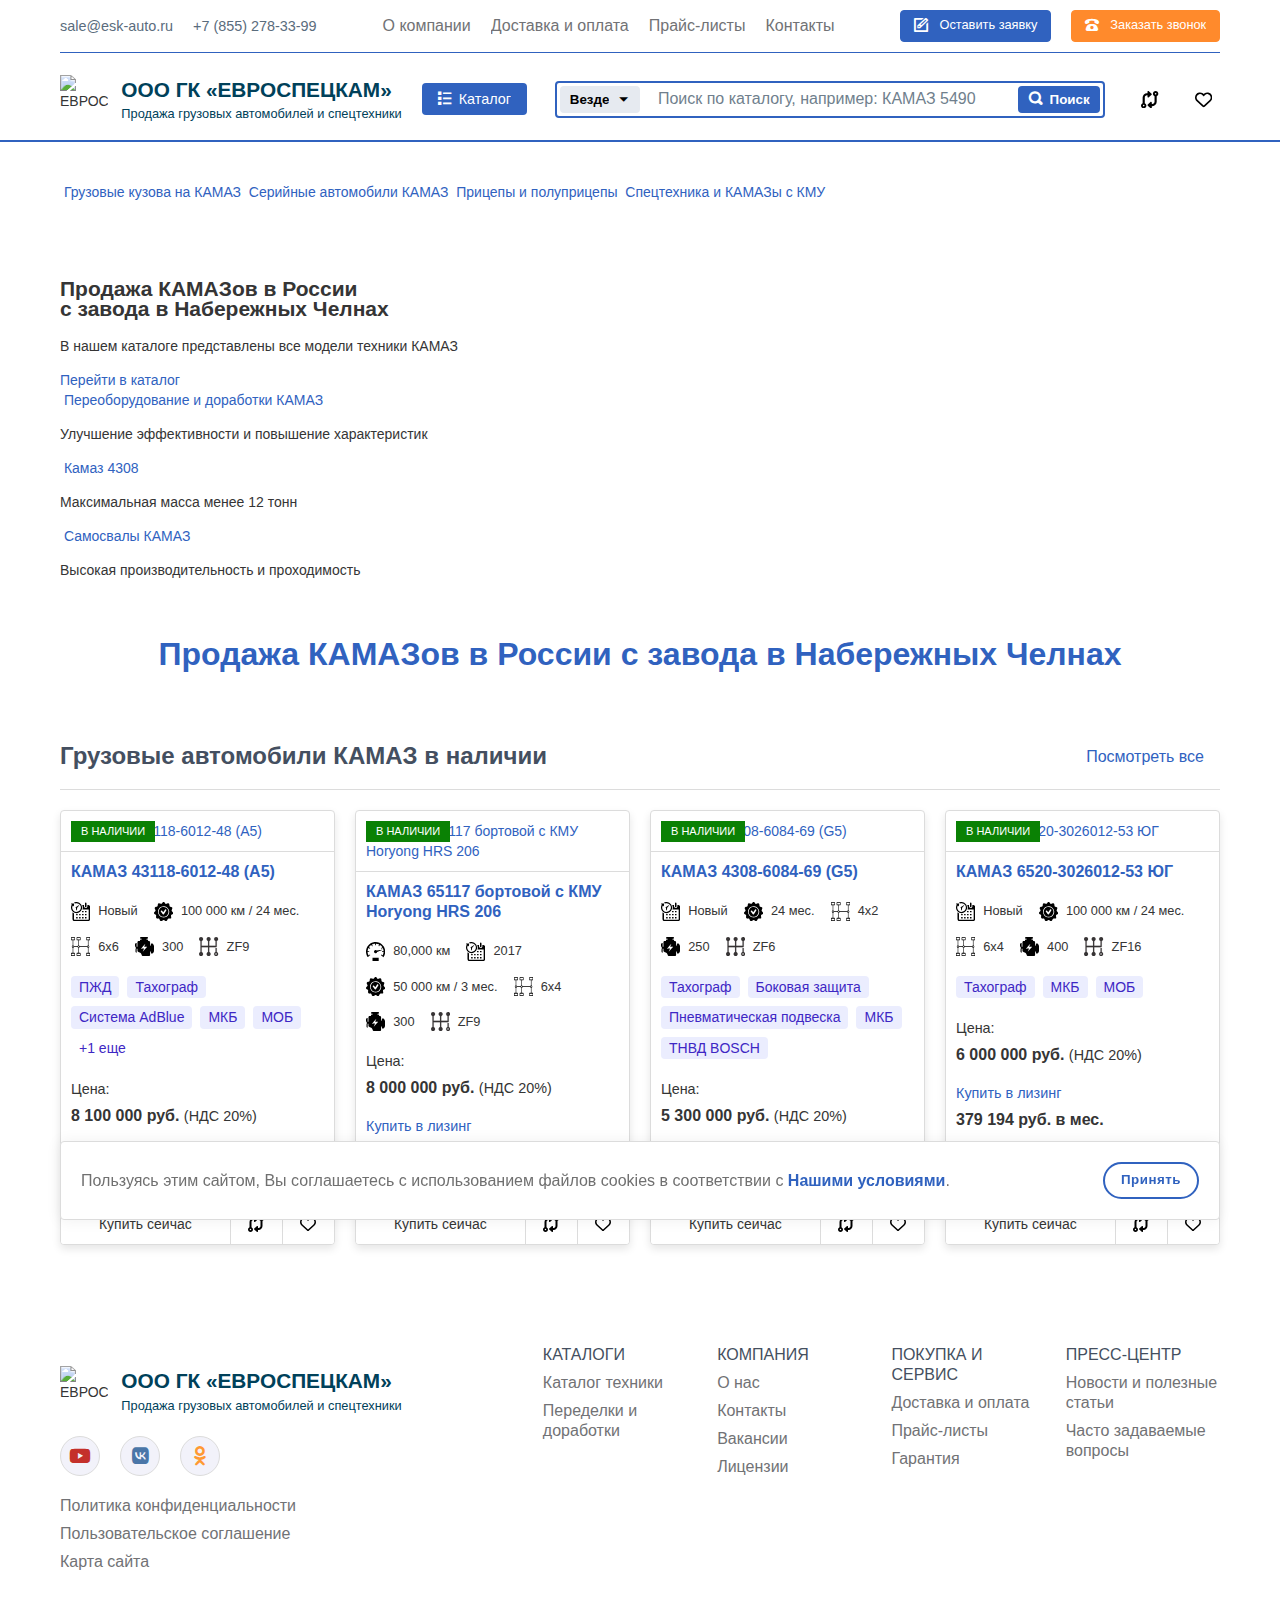
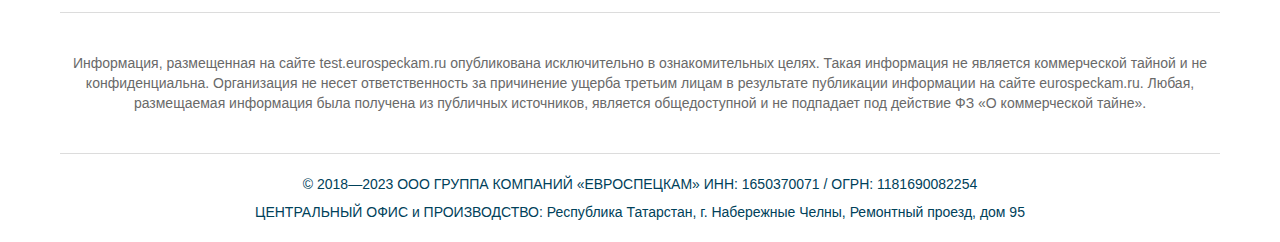
==== main-post.html @ 14a7bcd1 "Add files via upload" ====
<!DOCTYPE html>
<html lang="ru-ru" dir="ltr" data-option="com_shop" data-view="home" data-itemid="101" data-level="0">
	<head data-level="1">
		
		<!-- Jivo Manager -->
		<script src="https://code.jivo.ru/widget/OlpMazstAN" defer data-level="2"></script>
		<!-- End Jivo Manager -->

		
		<!-- Google Tag Manager -->
		<script src="https://www.googletagmanager.com/gtm.js?id=GTM-W3NHPNX" defer data-level="2"></script>
		<!-- /Google Tag Manager -->

		<meta charset="utf-8" data-level="2">
		<meta http-equiv="content-type" content="text/html; charset=utf-8" data-level="2">
		<meta name="robots" content="index, follow" data-level="2">
		<meta name="theme-color" content="#1c64b0" data-level="2">
		<meta name="X-UA-Compatible" content="IE=edge" data-level="2">
		<meta name="viewport" content="width=device-width, initial-scale=1" data-level="2">
		<meta name="description" content="Продажа грузовых автомобилей КАМАЗ от дилера в Набережных Челнах. ✔ Гарантия. ✔ Лизинг. ✔ Доставка. Всю информацию о ценах и сроках поставок можно узнать ☎ +7 (855) 278-33-99 или на сайте eurospeckam.ru" data-level="2">
		<link rel="canonical" href="https://test.eurospeckam.ru/" data-level="2">
		<link rel="icon" href="/favicon.ico" type="image/x-icon" data-level="2">
		<title>
			Купить новый КАМАЗ в Набережных Челнах: цена автомобилей у дилера
		</title>
		<script type="application/ld+json" data-level="2">
			{"@context":"https:\/\/schema.org","@type":"WebSite","url":"https:\/\/test.eurospeckam.ru\/","potentialAction":{"@type":"SearchAction","target":{"@type":"EntryPoint","urlTemplate":"https:\/\/test.eurospeckam.ru\/search?q={q}"},"query-input":"required name=q"}}
		</script>
		
		<!-- /home/e/eurosp6o/test.eurospeckam.ru/public_html/media/tpl_esk/scss/config.scss -->
		<!-- /home/e/eurosp6o/test.eurospeckam.ru/public_html/media/tpl_esk/scss/breakpoint.scss -->
		<!-- /home/e/eurosp6o/test.eurospeckam.ru/public_html/media/tpl_esk/scss/mixins/section.scss -->
		<!-- /home/e/eurosp6o/test.eurospeckam.ru/public_html/media/tpl_esk/scss/alert-model.scss -->
		<!-- /home/e/eurosp6o/test.eurospeckam.ru/public_html/media/tpl_esk/scss/switch-checkbox.scss -->
		<!-- /home/e/eurosp6o/test.eurospeckam.ru/public_html/media/tpl_esk/scss/phone-chosen.scss -->
		<!-- /home/e/eurosp6o/test.eurospeckam.ru/public_html/media/tpl_esk/scss/icommon.scss -->
		<!-- /home/e/eurosp6o/test.eurospeckam.ru/public_html/media/tpl_esk/scss/container.scss -->
		<!-- /home/e/eurosp6o/test.eurospeckam.ru/public_html/media/tpl_esk/scss/breadcrumb.scss -->
		<!-- /home/e/eurosp6o/test.eurospeckam.ru/public_html/media/tpl_esk/scss/loader.scss -->
		<!-- /home/e/eurosp6o/test.eurospeckam.ru/public_html/media/tpl_esk/scss/header.scss -->
		<!-- /home/e/eurosp6o/test.eurospeckam.ru/public_html/media/tpl_esk/scss/modal.scss -->
		<!-- /home/e/eurosp6o/test.eurospeckam.ru/public_html/media/tpl_esk/scss/product-item-grid.scss -->
		<style data-level="2">
			@charset "UTF-8";:root{--body-font-family: Arial, sans-serif;--body-font-size: 0.875rem;--border-width: 0.0625rem;--border-style: solid;--border-color: #dcdcdc;--border-radius: 0.25rem;--padding-y: 1.25rem;--padding-x: 1.25rem;--gap-flex: 1.25rem;--transition-duration: 0.15s;--transition-timing-function: ease-in-out;--letter-spacing: 0.0313rem;--color-link: #3062BF;--color-hover-link: #3062BF;--box-shadow: 0 0.25rem 0.5rem rgba(0, 0, 0, 0.1)}.page-alert-inner{position:fixed;top:0;right:0;bottom:0;left:0;width:100%;height:100%;overflow:hidden;outline:0;display:flex;justify-content:center;align-items:center;transition:all var(--transition-duration) var(--transition-timing-function);z-index:9999;opacity:0;visibility:hidden}@media (min-width:576px){.page-alert-inner{background-color:rgba(0, 0, 0, 0.35)}}.page-alert-inner.show{opacity:1;visibility:visible}.page-alert-inner .alert-content-inner{width:100%;display:flex;flex-direction:column;gap:var(--gap-flex);background-color:white;padding:var(--padding-y) var(--padding-x);transition:all var(--transition-duration) var(--transition-timing-function)}@media (min-width:576px){.page-alert-inner .alert-content-inner{max-height:calc(100vh - calc(var(--padding-y) + var(--padding-x)));border:var(--border-width) var(--border-style) var(--border-color);border-radius:var(--border-radius);max-width:30rem}.page-alert-inner .alert-content-inner.size-md-inner{max-width:40rem}.page-alert-inner .alert-content-inner.size-lg-inner{max-width:50rem}}@media (max-width:575.98px){.page-alert-inner .alert-content-inner{height:100%}}.page-alert-inner .alert-content-inner.content-search-type-inner{padding-bottom:calc(var(--padding-y) * 2)}.page-alert-inner .content-header-inner{display:flex;justify-content:space-between;align-items:center;gap:var(--gap-flex);overflow:inherit}.page-alert-inner .content-header-inner .header-title-inner{font-size:1.6rem;color:#444f60;font-weight:400;line-height:2rem;white-space:nowrap;overflow:hidden;text-overflow:ellipsis}@media (max-width:575.98px){.page-alert-inner .content-header-inner .header-title-inner{font-size:1.2rem}}.page-alert-inner .content-header-inner .header-title-inner .title-span-inner{background-color:yellow;padding:0 0.3rem;font-weight:600}.page-alert-inner .content-header-inner .header-close-inner{display:flex;align-items:center;justify-content:center;transition:all var(--transition-duration) var(--transition-timing-function);user-select:none;background-color:transparent;border:none;border-radius:50rem;padding:0.5rem;cursor:pointer}.page-alert-inner .content-header-inner .header-close-inner:before{content:"";font-family:icomoon;font-size:1rem}.page-alert-inner .content-header-inner .header-close-inner:hover{background-color:#ddd}.page-alert-inner .content-body-inner{display:flex;flex-direction:column;gap:var(--gap-flex);font-size:0.9rem;overflow:hidden auto}@media (max-width:575.98px){.page-alert-inner .content-body-inner{overflow:hidden auto;height:100%}}.page-alert-inner .content-body-inner p{margin:0}.page-alert-inner .content-body-inner .body-introtext-inner{color:#a9abac;text-align:center;font-size:1rem}.page-alert-inner .content-body-inner .body-tag-inner{display:grid;grid-template-columns:repeat(3, 1fr);grid-gap:var(--gap-flex)}@media (max-width:767.98px){.page-alert-inner .content-body-inner .body-tag-inner{grid-template-columns:repeat(2, 1fr)}}@media (max-width:575.98px){.page-alert-inner .content-body-inner .body-tag-inner{grid-template-columns:repeat(1, 1fr)}}.page-alert-inner .content-body-inner .body-tag-inner .tag-item-inner{background-color:transparent;border:calc(var(--border-width) * 1.5) var(--border-style) var(--color-link);outline:none;cursor:pointer;padding:0.6rem 0.9375rem;border-radius:var(--border-radius);transition:all var(--transition-duration) var(--transition-timing-function);overflow:hidden;display:flex;align-items:center;gap:0.5rem;color:#444F60}.page-alert-inner .content-body-inner .body-tag-inner .tag-item-inner:hover{background-color:var(--color-link);color:white}.page-alert-inner .content-body-inner .body-tag-inner .tag-item-inner:hover path{fill:white}.page-alert-inner .content-body-inner .body-tag-inner svg{width:1.5rem;height:1.5rem}.page-alert-inner .content-body-inner .body-tag-inner svg path{transition:all var(--transition-duration) var(--transition-timing-function);fill:var(--color-link)}.page-alert-inner .content-body-inner .body-tag-inner .item-text-inner{font-size:0.9375rem;line-height:1.25rem;white-space:nowrap;overflow:hidden;text-overflow:ellipsis}.page-alert-inner .content-body-inner .body-category-inner{display:grid;grid-template-columns:repeat(2, 1fr);grid-gap:var(--gap-flex)}@media (max-width:575.98px){.page-alert-inner .content-body-inner .body-category-inner{grid-template-columns:repeat(1, 1fr)}}.page-alert-inner .content-body-inner .body-category-inner .category-item-inner{background-color:transparent;border:none;outline:none;cursor:pointer;padding:0;transition:all var(--transition-duration) var(--transition-timing-function);overflow:hidden;display:flex;align-items:center;gap:1rem;color:#444F60}.page-alert-inner .content-body-inner .body-category-inner .category-item-inner:hover{color:var(--color-link)}.page-alert-inner .content-body-inner .body-category-inner .category-item-inner svg{width:1.25rem;height:1.25rem}.page-alert-inner .content-body-inner .body-category-inner .category-item-inner .item-text-inner{display:block;white-space:nowrap;overflow:hidden;text-overflow:ellipsis;font-size:0.9375rem}.page-alert-inner .content-body-inner .body-field-inner{display:flex;flex-direction:column;gap:0.5rem}.page-alert-inner .content-body-inner .body-field-inner .field-label-inner{display:flex;align-items:center;flex-wrap:nowrap;gap:0.3rem;font-size:0.9rem;font-weight:600}.page-alert-inner .content-body-inner .body-field-inner .field-label-inner.required:after{content:"*";color:red}.page-alert-inner .content-body-inner .body-field-inner .field-control-inner{display:flex;align-items:center;gap:0.8rem;transition:all var(--transition-duration) var(--transition-timing-function);border:var(--border-width) var(--border-style) var(--border-color);border-radius:var(--border-radius);padding:0.5rem 0.8rem;background-color:white}.page-alert-inner .content-body-inner .body-field-inner .field-control-inner:after{font-family:icomoon;font-size:1rem;line-height:1}.page-alert-inner .content-body-inner .body-field-inner .field-control-inner.success{border-color:#059669;color:#059669}.page-alert-inner .content-body-inner .body-field-inner .field-control-inner.success:after{content:""}.page-alert-inner .content-body-inner .body-field-inner .field-control-inner.error{border-color:#ef5350;color:#ef5350}.page-alert-inner .content-body-inner .body-field-inner .field-control-inner.error:after{content:""}.page-alert-inner .content-body-inner .body-field-inner .field-control-inner.focus{border-color:#0c83ff;box-shadow:0 0 0 0.125rem rgba(12, 131, 255, 0.25)}.page-alert-inner .content-body-inner .body-field-inner .control-input-inner{flex:1;width:100%;font-size:1rem;line-height:1.125rem;outline:none;border:none;resize:none}.page-alert-inner .content-body-inner .body-field-inner .field-validate-inner{display:flex;align-items:center;gap:calc(var(--gap-flex) / 2);font-size:0.9rem;overflow:hidden}.page-alert-inner .content-body-inner .body-field-inner .field-validate-inner:before{font-family:icomoon;width:1.1rem;display:flex;justify-content:center;align-items:center}.page-alert-inner .content-body-inner .body-field-inner .field-validate-inner.error{color:#ef5350}.page-alert-inner .content-body-inner .body-field-inner .field-validate-inner.error:before{content:""}.page-alert-inner .content-body-inner .body-action-inner{display:flex;align-items:center;gap:var(--gap-flex)}.page-alert-inner .content-body-inner .body-action-inner .action-button-inner{background-color:transparent;border:calc(var(--border-width) * 1.5) var(--border-style) transparent;outline:none;cursor:pointer;padding:0.5rem 1rem;border-radius:var(--border-radius);transition:all var(--transition-duration) var(--transition-timing-function);color:#333;overflow:hidden;display:flex;justify-content:center;align-items:center;gap:1rem}.page-alert-inner .content-body-inner .body-action-inner .action-button-inner:hover{background-color:#e1e5eb}.page-alert-inner .content-body-inner .body-action-inner .action-button-inner.button-success-inner{background-color:#25b372;border-color:#25b372;color:white}.page-alert-inner .content-body-inner .body-action-inner .action-button-inner.button-success-inner:hover{background-color:#219e65;border-color:#219e65}.page-alert-inner .content-body-inner .body-action-inner .button-text-inner{display:block;white-space:nowrap;overflow:hidden;text-overflow:ellipsis;font-size:0.9rem;user-select:none}.page-alert-inner .content-body-inner .body-button-inner{background-color:var(--color-link);border:calc(var(--border-width) * 1.5) var(--border-style) transparent;outline:none;cursor:pointer;font-size:0.9rem;padding:0.5rem 1rem;border-radius:var(--border-radius);transition:all var(--transition-duration) var(--transition-timing-function);color:white;overflow:hidden;display:flex;justify-content:center;align-items:center;gap:calc(var(--gap-flex) - .55rem)}.page-alert-inner .content-body-inner .body-button-inner:not(.disabled):hover{background-color:var(--color-hover-link);border-color:var(--color-hover-link);color:white}.page-alert-inner .content-body-inner .body-button-inner.disabled{background-color:rgba(48, 98, 191, 0.6);cursor:default}.page-alert-inner .content-body-inner .body-button-inner .button-text-inner{display:block;white-space:nowrap;overflow:hidden;text-overflow:ellipsis;font-size:0.9rem;user-select:none}.page-alert-inner .content-body-inner .body-notclose-inner{background-color:transparent;border:none;outline:none;cursor:pointer;font-size:0.9rem;padding:0;color:#999;overflow:hidden;text-decoration:underline;width:fit-content;margin-left:auto}.switch-checkbox-inner{display:flex;align-items:center;gap:calc(var(--gap-flex) / 1.5)}.switch-checkbox-inner .checkbox-checked-inner{position:relative;display:block;height:2.125rem;width:3.8125rem;min-width:3.8125rem;border:calc(var(--border-width) * 2) var(--border-style) #cecece;border-radius:50rem;transition:all var(--transition-duration) var(--transition-timing-function);cursor:pointer}.switch-checkbox-inner .checkbox-checked-inner.active{border-color:var(--color-link)}.switch-checkbox-inner .checkbox-checked-inner.active:before{content:"";background-color:var(--color-link);transform:translateX(100%)}.switch-checkbox-inner .checkbox-checked-inner.active+.checkbox-label-inner{color:black}.switch-checkbox-inner .checkbox-checked-inner:before{content:"";font-family:"icomoon";color:white;position:absolute;top:0.125rem;left:0.125rem;height:1.625rem;width:1.625rem;border-radius:50rem;background-color:#cecece;display:flex;justify-content:center;align-items:center;transform:translateX(0);transition:all var(--transition-duration) var(--transition-timing-function)}.switch-checkbox-inner .checkbox-label-inner{font-size:0.9rem;color:#697691;line-height:1.1rem}@media (max-width:sm - 0.02){.switch-checkbox-inner .checkbox-label-inner{font-size:0.8rem}}.switch-checkbox-inner .checkbox-label-inner a{font-weight:600}.phone-chosen-inner{display:flex;align-items:center;gap:calc(var(--gap-flex) / 2);flex:1;transition:all var(--transition-duration) var(--transition-timing-function);border:var(--border-width) var(--border-style) var(--border-color);border-radius:var(--border-radius);background-color:white;padding:0.35rem;padding-right:calc(var(--gap-flex) / 1.5)}@media (max-width:575.98px){.phone-chosen-inner{width:100%}}.phone-chosen-inner:after{font-family:icomoon;font-size:1rem;line-height:1}.phone-chosen-inner.success{border-color:#059669;color:#059669}.phone-chosen-inner.success:after{content:""}.phone-chosen-inner.error{border-color:#ef5350;color:#ef5350}.phone-chosen-inner.error:after{content:""}.phone-chosen-inner.focus{border-color:var(--color-hover-link);box-shadow:0 0 0 0 transparent, 0 0 0 0.125rem rgba(48, 98, 191, 0.25)}.phone-chosen-inner .chosen-selected-inner{display:flex;position:relative;width:5rem}.phone-chosen-inner .chosen-selected-inner .selected-button-inner{background-color:#e1e5eb;padding:0.383rem 0.6rem;transition:all var(--transition-duration) var(--transition-timing-function);border-radius:var(--border-radius);border:none;outline:none;cursor:pointer;display:flex;justify-content:center;align-items:center;gap:0.5rem;padding:0.3rem 0.6rem;width:100%;user-select:none}.phone-chosen-inner .chosen-selected-inner .selected-button-inner:hover{background-color:#cad1dc}.phone-chosen-inner .chosen-selected-inner .selected-dropdown-inner{transition:all var(--transition-duration) var(--transition-timing-function);display:none;opacity:0;visibility:hidden;z-index:6000;position:absolute;top:27px;background-color:white;border:var(--border-width) var(--border-style) var(--border-color);width:100%}.phone-chosen-inner .chosen-selected-inner .selected-dropdown-inner.active{display:flex;flex-direction:column;opacity:1;visibility:visible}.phone-chosen-inner .chosen-selected-inner .selected-dropdown-inner .dropdown-item-inner{transition:all var(--transition-duration) var(--transition-timing-function);display:flex;align-items:center;gap:0.5rem;padding:0.5rem 0.6rem;cursor:pointer;user-select:none}.phone-chosen-inner .chosen-selected-inner .selected-dropdown-inner .dropdown-item-inner:hover,.phone-chosen-inner .chosen-selected-inner .selected-dropdown-inner .dropdown-item-inner.active{background-color:#E5E7EB}.phone-chosen-inner .chosen-selected-inner .button-flag-inner,.phone-chosen-inner .chosen-selected-inner .item-flag-inner{display:block;height:0.9375rem}.phone-chosen-inner .chosen-selected-inner .button-text-inner,.phone-chosen-inner .chosen-selected-inner .item-prefix-inner{line-height:1;font-size:1rem}.phone-chosen-inner .chosen-selected-inner .button-text-inner:before,.phone-chosen-inner .chosen-selected-inner .item-prefix-inner:before{content:"+"}.phone-chosen-inner .chosen-format-inner{display:flex;align-items:center;line-height:1;flex:1}.phone-chosen-inner .chosen-format-inner .format-input-inner{border:none;outline:none;padding:0;flex:1;font-size:1rem;line-height:1.125rem;width:100%}.phone-chosen-inner .chosen-format-inner .format-input-inner::-webkit-outer-spin-button,.phone-chosen-inner .chosen-format-inner .format-input-inner::-webkit-inner-spin-button{appearance:none}@font-face{font-family:"Font Awesome 6 Brands";font-style:normal;font-weight:400;font-display:block;src:url(/media/tpl_esk/fonts/fa-brands-400.woff2) format("woff2"), url(/media/tpl_esk/fonts/fa-brands-400.ttf) format("truetype")}@font-face{font-family:"icomoon";src:url(/media/tpl_esk/fonts/icomoon.woff) format("woff"), url(/media/tpl_esk/fonts/icomoon.ttf) format("truetype");font-weight:400;font-style:normal;font-display:swap}.container{width:100%;max-width:75rem;padding-left:var(--padding-x);padding-right:var(--padding-x);margin-left:auto;margin-right:auto}.content-breadcrumb-inner{display:flex;align-items:center;gap:calc(var(--gap-flex) / 2);padding-bottom:0.6rem;border-bottom:var(--border-width) var(--border-style) var(--color-link);overflow:auto hidden}.content-breadcrumb-inner .item-link-inner,.content-breadcrumb-inner .breadcrumb-active-inner{font-size:1rem}.content-breadcrumb-inner .breadcrumb-item-inner{display:flex;gap:calc(var(--gap-flex) / 2)}.content-breadcrumb-inner .breadcrumb-item-inner:after{content:"";font-family:icomoon;font-size:1rem}.content-breadcrumb-inner .item-link-inner{white-space:nowrap;overflow:hidden}.content-breadcrumb-inner .item-link-inner:hover{color:var(--color-link);text-decoration:revert}.content-breadcrumb-inner .breadcrumb-active-inner{color:#00415a}.content-breadcrumb-inner .breadcrumb-active-inner .active-text-inner{white-space:nowrap;overflow:hidden}.button-loader-inner{position:relative;cursor:default !important;pointer-events:none}.button-loader-inner .loader-label{opacity:0.5;z-index:99;user-select:none}.button-loader-inner:before,.button-loader-inner:after{background-color:transparent !important}.button-loader-inner .button-text-inner{opacity:0.5}.button-loader-inner .loading-spinner-inner{position:absolute;display:flex;justify-content:center;align-items:center;gap:0.3rem;top:0;right:0;bottom:0;left:0;transition:all 0.5s ease-in-out;visibility:visible;z-index:100}.button-loader-inner .loading-spinner-inner .spinner-one-inner,.button-loader-inner .loading-spinner-inner .spinner-two-inner,.button-loader-inner .loading-spinner-inner .spinner-tree-inner{display:inline-block;width:1rem;height:1rem;border-radius:100%;background-color:white;animation:1.4s ease-in-out 0s normal both infinite bouncedelay;transition:all 0.3s ease}.button-loader-inner .loading-spinner-inner .spinner-one-inner{animation-delay:-0.32s}.button-loader-inner .loading-spinner-inner .spin-two{animation-delay:-0.16s}@keyframes bouncedelay{0%,80%,100%{transform:scale(0)}40%{transform:scale(0.8)}}.page-header-inner{position:relative;border-bottom:calc(var(--border-width) * 2) var(--border-style) var(--color-link)}.page-header-inner .container{display:flex;flex-direction:column;gap:var(--gap-flex);padding-top:calc(var(--padding-y) / 2);padding-bottom:calc(var(--padding-x) / 1.5)}.page-header-inner .header-top-inner{display:flex;align-items:center;gap:var(--gap-flex);overflow:hidden;padding-bottom:calc(var(--gap-flex) / 2);border-bottom:var(--border-width) var(--border-style) var(--color-link)}@media (max-width:575.98px){.page-header-inner .header-top-inner{display:grid;grid-template-columns:repeat(2, 1fr);grid-template-areas:"contact contact" "zakaz zvonok";grid-gap:1.25rem}.page-header-inner .header-top-inner .top-contact-inner{grid-area:contact}.page-header-inner .header-top-inner .top-zakaz-inner{grid-area:zakaz}.page-header-inner .header-top-inner .top-zvonok-inner{grid-area:zvonok}}@media (min-width:768px){.page-header-inner .header-top-inner.fixed{position:fixed;top:-100%;z-index:1000;background-color:white;margin-left:-1.25rem;width:100%;max-width:75rem;box-shadow:var(--box-shadow);padding:calc(var(--padding-y) / 2) var(--padding-x) calc(var(--padding-x) / 1.5);transition:top 1s var(--transition-timing-function)}.page-header-inner .header-top-inner.fixed.in{top:0}}.page-header-inner .header-top-inner .top-contact-inner{display:flex;align-items:center;gap:var(--gap-flex);overflow:hidden}@media (min-width:576px) and (max-width:1199.98px){.page-header-inner .header-top-inner .top-contact-inner{margin-right:auto}}@media (max-width:575.98px){.page-header-inner .header-top-inner .top-contact-inner{justify-content:center}}.page-header-inner .header-top-inner .top-contact-inner .contact-link-inner{color:#5a6c7d;overflow:hidden}.page-header-inner .header-top-inner .top-contact-inner .contact-link-inner:hover{color:var(--color-hover-link)}.page-header-inner .header-top-inner .top-contact-inner .contact-link-inner .link-text-inner{display:block;white-space:nowrap;overflow:hidden;text-overflow:ellipsis;font-size:0.9rem;line-height:1.15rem}.page-header-inner .header-top-inner .top-menu-inner{display:flex;justify-content:center;align-items:center;gap:var(--gap-flex);overflow:hidden;flex:1}@media (max-width:1199.98px){.page-header-inner .header-top-inner .top-menu-inner{display:none}}.page-header-inner .header-top-inner .top-menu-inner .menu-link-inner{overflow:hidden;width:fit-content}.page-header-inner .header-top-inner .top-menu-inner .menu-link-inner:hover,.page-header-inner .header-top-inner .top-menu-inner .menu-link-inner.active{text-decoration-color:#717275}.page-header-inner .header-top-inner .top-menu-inner .menu-link-inner .link-text-inner{color:#717275;display:block;white-space:nowrap;overflow:hidden;text-overflow:ellipsis;font-size:1rem}.page-header-inner .header-top-inner .top-button-inner{background-color:transparent;border:calc(var(--border-width) * 1.5) var(--border-style) transparent;outline:none;cursor:pointer;padding:0.3rem 0.8rem;border-radius:var(--border-radius);transition:all var(--transition-duration) var(--transition-timing-function);color:white;overflow:hidden;display:flex;justify-content:center;align-items:center;gap:calc(var(--gap-flex) - .55rem)}@media (min-width:576px){.page-header-inner .header-top-inner .top-button-inner:before{font-family:icomoon;position:relative;top:-0.0625rem}}.page-header-inner .header-top-inner .top-button-inner.top-zakaz-inner{background-color:var(--color-link);border-color:var(--color-link)}.page-header-inner .header-top-inner .top-button-inner.top-zakaz-inner:hover{background-color:transparent;color:var(--color-link)}@media (min-width:576px){.page-header-inner .header-top-inner .top-button-inner.top-zakaz-inner:before{content:""}}.page-header-inner .header-top-inner .top-button-inner.top-zvonok-inner{background-color:#FF8A2C;border-color:#FF8A2C}.page-header-inner .header-top-inner .top-button-inner.top-zvonok-inner:hover{background-color:transparent;color:#FF8A2C}@media (min-width:576px){.page-header-inner .header-top-inner .top-button-inner.top-zvonok-inner:before{content:""}}.page-header-inner .header-top-inner .top-button-inner .button-text-inner{display:block;white-space:nowrap;overflow:hidden;text-overflow:ellipsis;font-size:0.8rem;line-height:1.05rem;user-select:none;pointer-events:none}.page-header-inner .header-main-inner{display:flex;align-items:center;gap:var(--gap-flex)}@media (max-width:575.98px){.page-header-inner .header-main-inner{flex-direction:column;gap:1rem}}.page-header-inner .header-main-inner .main-logo-inner{display:flex;align-items:center;gap:calc(var(--gap-flex) / 1.5);overflow:hidden}@media (max-width:991.98px){.page-header-inner .header-main-inner .main-logo-inner{flex:1}}.page-header-inner .header-main-inner .main-logo-inner:hover{text-decoration:none}.page-header-inner .header-main-inner .main-logo-inner .logo-image-inner{width:3rem;height:3rem;user-select:none;transition:all var(--transition-duration) var(--transition-timing-function)}@media (max-width:1023.98px){.page-header-inner .header-main-inner .main-logo-inner .logo-image-inner{width:2.5rem;height:2.5rem}}.page-header-inner .header-main-inner .main-logo-inner .logo-body-inner{display:flex;flex-direction:column;gap:0.3rem;overflow:hidden}.page-header-inner .header-main-inner .main-logo-inner .body-title-inner{font-size:1.3rem;font-weight:600;white-space:nowrap;overflow:hidden;text-overflow:ellipsis;line-height:1.2;color:#00415a;transition:all var(--transition-duration) var(--transition-timing-function)}@media (max-width:1023.98px){.page-header-inner .header-main-inner .main-logo-inner .body-title-inner{font-size:1.1rem}}.page-header-inner .header-main-inner .main-logo-inner .body-slogan-inner{font-size:0.8rem;white-space:nowrap;overflow:hidden;text-overflow:ellipsis;line-height:1.1;transition:all var(--transition-duration) var(--transition-timing-function);color:#00415a}@media (max-width:1023.98px){.page-header-inner .header-main-inner .main-logo-inner .body-slogan-inner{font-size:0.6rem}}.page-header-inner .header-main-inner .main-catalog-inner{background-color:var(--color-link);border:none;color:white;padding:0.5rem 1rem;border-radius:var(--border-radius);transition:all var(--transition-duration) var(--transition-timing-function);overflow:hidden;display:flex;justify-content:center;align-items:center;gap:0.5rem;cursor:pointer}@media (max-width:575.98px){.page-header-inner .header-main-inner .main-catalog-inner{display:none}}.page-header-inner .header-main-inner .main-catalog-inner:before{content:"";font-family:icomoon;position:relative;top:-0.0625rem}.page-header-inner .header-main-inner .main-catalog-inner.active:before{content:""}.page-header-inner .header-main-inner .main-catalog-inner .catalog-text-inner{display:block;white-space:nowrap;overflow:hidden;text-overflow:ellipsis;font-size:0.9rem;user-select:none;pointer-events:none}.page-header-inner .header-main-inner .main-search-toggle-inner{background-color:var(--color-link);border:none;color:white;padding:0.5rem 1rem;border-radius:var(--border-radius);transition:all var(--transition-duration) var(--transition-timing-function);overflow:hidden;display:none;justify-content:center;align-items:center;gap:0.5rem;cursor:pointer}.page-header-inner .header-main-inner .main-search-toggle-inner:before{content:"";font-family:icomoon;position:relative;top:-0.0625rem}.page-header-inner .header-main-inner .main-search-toggle-inner .search-toggle-text-inner{display:block;white-space:nowrap;overflow:hidden;text-overflow:ellipsis;font-size:0.9rem;user-select:none;pointer-events:none}@media (max-width:991.98px){.page-header-inner .header-main-inner .main-search-toggle-inner{display:flex}}@media (max-width:575.98px){.page-header-inner .header-main-inner .main-search-toggle-inner{display:none}}.page-header-inner .header-main-inner .main-search-inner{flex:1}@media (max-width:991.98px){.page-header-inner .header-main-inner .main-search-inner{transition:all var(--transition-duration) var(--transition-timing-function);display:none;flex-direction:column}.page-header-inner .header-main-inner .main-search-inner.fixed{z-index:9000;position:fixed;top:0;left:0;width:100vw;height:100vh;background-color:white;opacity:0;visibility:hidden;display:flex}.page-header-inner .header-main-inner .main-search-inner.in{opacity:1;visibility:visible}.page-header-inner .header-main-inner .main-search-inner .search-header-inner{display:flex !important;justify-content:space-between;align-items:center;gap:var(--gap-flex);overflow:inherit;width:100%;padding:calc(var(--padding-y) / 2) var(--padding-x);border-bottom:var(--border-width) var(--border-style) var(--border-color);z-index:6000;background-color:white}.page-header-inner .header-main-inner .main-search-inner .search-header-inner .header-title-inner{font-size:1.5rem;color:#444f60;font-weight:400;line-height:2rem;white-space:nowrap;overflow:hidden;text-overflow:ellipsis}.page-header-inner .header-main-inner .main-search-inner .search-header-inner .header-close-inner{display:flex;align-items:center;justify-content:center;transition:all var(--transition-duration) var(--transition-timing-function);user-select:none;background-color:transparent;border:none;border-radius:50rem;padding:0.5rem;cursor:pointer}.page-header-inner .header-main-inner .main-search-inner .search-header-inner .header-close-inner:before{content:"";font-family:icomoon;font-size:1rem}.page-header-inner .header-main-inner .main-search-inner .search-header-inner .header-close-inner:hover{background-color:#ddd}.page-header-inner .header-main-inner .main-search-inner .search-content-inner{background-color:white;z-index:6000;border:none !important;border-radius:unset !important;padding:0.5rem;border-bottom:var(--border-width) var(--border-style) var(--border-color) !important}.page-header-inner .header-main-inner .main-search-inner .search-result-inner{display:flex;flex-direction:column;gap:calc(var(--padding-y) / 2)}}@media (max-width:991.98px) and (min-width:1200px){.page-header-inner .header-main-inner .main-search-inner .search-header-inner{display:none}}@media (max-width:991.98px) and (max-width:575.98px){.page-header-inner .header-main-inner .main-search-inner .search-header-inner .header-title-inner{font-size:1.2rem}}@media (min-width:992px){.page-header-inner .header-main-inner .main-search-inner.active{position:relative}.page-header-inner .header-main-inner .main-search-inner.active .search-content-inner{background-color:white;z-index:6000;border:0.5rem var(--border-style) white}.page-header-inner .header-main-inner .main-search-inner.active .search-result-inner{display:flex;flex-direction:column;gap:1rem;opacity:1;visibility:visible}}.page-header-inner .header-main-inner .main-search-inner.active .search-backdrop-inner{opacity:1;visibility:visible}.page-header-inner .header-main-inner .main-search-inner .search-header-inner{display:none}.page-header-inner .header-main-inner .main-search-inner .search-content-inner{border:0.5rem var(--border-style) transparent;border-radius:0.5rem 0.5rem 0 0;position:relative}.page-header-inner .header-main-inner .main-search-inner .content-form-inner{border:calc(var(--border-width) * 2) var(--border-style) var(--color-link);padding:0.2rem;border-radius:var(--border-radius);display:flex;align-items:center;gap:1rem}.page-header-inner .header-main-inner .main-search-inner .form-input-inner{flex:1;border:none;font-size:1rem;outline:none;color:#001a34;width:100%}.page-header-inner .header-main-inner .main-search-inner .form-input-inner::placeholder{color:#707f8d}.page-header-inner .header-main-inner .main-search-inner .form-button-inner,.page-header-inner .header-main-inner .main-search-inner .form-send-inner{background-color:transparent;transition:all var(--transition-duration) var(--transition-timing-function);border-radius:var(--border-radius);border:none;outline:none;cursor:pointer;display:flex;justify-content:center;align-items:center;gap:0.5rem;padding:0.3rem 0.6rem;font-weight:600}.page-header-inner .header-main-inner .main-search-inner .form-button-inner .spin-one,.page-header-inner .header-main-inner .main-search-inner .form-button-inner .spin-two,.page-header-inner .header-main-inner .main-search-inner .form-button-inner .spin-tree,.page-header-inner .header-main-inner .main-search-inner .form-send-inner .spin-one,.page-header-inner .header-main-inner .main-search-inner .form-send-inner .spin-two,.page-header-inner .header-main-inner .main-search-inner .form-send-inner .spin-tree{width:0.7rem;height:0.7rem}.page-header-inner .header-main-inner .main-search-inner .form-button-inner{background-color:rgba(14, 50, 103, 0.1);padding:0.383rem 0.6rem;max-width:calc(100% / 2 - 2.5rem);overflow:hidden}.page-header-inner .header-main-inner .main-search-inner .form-button-inner:hover{color:var(--color-link)}.page-header-inner .header-main-inner .main-search-inner .form-button-inner:after{content:"";font-family:icomoon}.page-header-inner .header-main-inner .main-search-inner .form-button-inner .button-text-inner{display:block;white-space:nowrap;overflow:hidden;text-overflow:ellipsis;user-select:none;pointer-events:none}.page-header-inner .header-main-inner .main-search-inner .form-send-inner{background-color:var(--color-link);border:calc(var(--border-width) * 1.5) var(--border-style) transparent;color:white}.page-header-inner .header-main-inner .main-search-inner .form-send-inner:before{content:"";font-family:icomoon;position:relative;top:-0.0625rem}.page-header-inner .header-main-inner .main-search-inner .form-send-inner:not(.disabled):hover{background-color:transparent;border-color:var(--color-link);color:var(--color-link)}.page-header-inner .header-main-inner .main-search-inner .form-send-inner.disabled{pointer-events:none;cursor:default;background-color:#3062BF}.page-header-inner .header-main-inner .main-search-inner .form-send-inner .send-text-inner{display:block;white-space:nowrap;overflow:hidden;text-overflow:ellipsis;user-select:none;pointer-events:none}@media (max-width:575.98px){.page-header-inner .header-main-inner .main-search-inner .form-send-inner .send-text-inner{display:none}}@media (max-width:575.98px){.page-header-inner .header-main-inner .main-search-inner .form-send-inner .loading-spinner-inner{display:none}}.page-header-inner .header-main-inner .main-search-inner .search-result-inner{z-index:6000;width:100%;background-color:white;overflow:hidden auto}@media (min-width:992px){.page-header-inner .header-main-inner .main-search-inner .search-result-inner{border:0.5rem var(--border-style) white;border-radius:0 0 0.5rem 0.5rem;max-height:calc(100vh - 9.375rem);position:absolute;top:2.875rem;display:none;opacity:0;visibility:hidden}}@media (max-width:991.98px){.page-header-inner .header-main-inner .main-search-inner .search-result-inner{padding-bottom:calc(var(--padding-y) / 2);height:100%}}@media (min-width:576px){.page-header-inner .header-main-inner .main-search-inner .search-result-inner{padding:calc(var(--padding-y) / 2) 0}}.page-header-inner .header-main-inner .main-search-inner .search-result-inner .result-tablist-inner{display:flex;align-items:center;border-bottom:var(--border-width) var(--border-style) var(--border-color)}@media (max-width:575.98px){.page-header-inner .header-main-inner .main-search-inner .search-result-inner .result-tablist-inner{display:grid;grid-template-columns:repeat(2, 1fr);grid-template-areas:"result result" "category history";grid-gap:0.5rem;padding:0.5rem}.page-header-inner .header-main-inner .main-search-inner .search-result-inner .result-tablist-inner .item-result-inner{grid-area:result}.page-header-inner .header-main-inner .main-search-inner .search-result-inner .result-tablist-inner .item-category-inner{grid-area:category}.page-header-inner .header-main-inner .main-search-inner .search-result-inner .result-tablist-inner .item-history-inner{grid-area:history}}.page-header-inner .header-main-inner .main-search-inner .search-result-inner .result-tablist-inner .tablist-item-inner{background-color:transparent;transition:all var(--transition-duration) var(--transition-timing-function);padding:0.5rem 1rem;font-weight:600;outline:none;overflow:hidden}@media (min-width:576px){.page-header-inner .header-main-inner .main-search-inner .search-result-inner .result-tablist-inner .tablist-item-inner{border:none;border-bottom:calc(var(--border-width) * 1.5) var(--border-style) transparent}}@media (max-width:575.98px){.page-header-inner .header-main-inner .main-search-inner .search-result-inner .result-tablist-inner .tablist-item-inner{border:calc(var(--border-width) * 1.5) var(--border-style) var(--border-color);background-color:#f2f2f2;width:100%}}.page-header-inner .header-main-inner .main-search-inner .search-result-inner .result-tablist-inner .tablist-item-inner:hover{color:#333;cursor:pointer}.page-header-inner .header-main-inner .main-search-inner .search-result-inner .result-tablist-inner .tablist-item-inner.active{border-color:var(--color-hover-link);color:#333}.page-header-inner .header-main-inner .main-search-inner .search-result-inner .result-tablist-inner .item-text-inner{display:block;white-space:nowrap;overflow:hidden;text-overflow:ellipsis;user-select:none;text-align:center;pointer-events:none}.page-header-inner .header-main-inner .main-search-inner .search-result-inner .result-tabcontent-inner{display:flex;flex-direction:column}.page-header-inner .header-main-inner .main-search-inner .search-result-inner .tabcontent-item-inner{flex:1;display:none;flex-direction:column;gap:0.3rem;transition:all var(--transition-duration) var(--transition-timing-function);opacity:0;visibility:hidden}@media (max-width:575.98px){.page-header-inner .header-main-inner .main-search-inner .search-result-inner .tabcontent-item-inner{padding:0 0.5rem}}.page-header-inner .header-main-inner .main-search-inner .search-result-inner .tabcontent-item-inner.active{opacity:1;visibility:visible;display:flex}.page-header-inner .header-main-inner .main-search-inner .search-result-inner .tabcontent-item-inner.empty{color:#7f4624;text-align:center;font-weight:500}.page-header-inner .header-main-inner .main-search-inner .search-result-inner .tabcontent-item-inner .item-history-inner{padding:0.5rem 1rem;display:flex;align-items:center;gap:1rem;transition:all var(--transition-duration) var(--transition-timing-function);overflow:hidden}@media (max-width:575.98px){.page-header-inner .header-main-inner .main-search-inner .search-result-inner .tabcontent-item-inner .item-history-inner{padding:0.5rem}}.page-header-inner .header-main-inner .main-search-inner .search-result-inner .tabcontent-item-inner .item-history-inner:before{content:"";font-family:icomoon;position:relative;top:0.0625rem;font-size:1rem}.page-header-inner .header-main-inner .main-search-inner .search-result-inner .tabcontent-item-inner .item-history-inner:hover{cursor:pointer;background-color:#ebf7ff !important}.page-header-inner .header-main-inner .main-search-inner .search-result-inner .tabcontent-item-inner .item-history-inner:nth-child(odd){background-color:#f9f9f9}.page-header-inner .header-main-inner .main-search-inner .search-result-inner .tabcontent-item-inner .item-history-inner .history-text-inner{flex:1;white-space:nowrap;overflow:hidden;text-overflow:ellipsis;user-select:none}.page-header-inner .header-main-inner .main-search-inner .search-result-inner .tabcontent-item-inner .item-history-inner .history-type-inner{color:#757575;font-size:0.8rem;white-space:nowrap;overflow:hidden;text-overflow:ellipsis;user-select:none}.page-header-inner .header-main-inner .main-search-inner .search-result-inner .tabcontent-item-inner .item-history-inner .history-remove-inner{background-color:transparent;border:none;cursor:pointer;font-size:0.9rem;padding:0;outline:none;line-height:1;transition:all var(--transition-duration) var(--transition-timing-function);user-select:none;color:var(--border-color)}.page-header-inner .header-main-inner .main-search-inner .search-result-inner .tabcontent-item-inner .item-history-inner .history-remove-inner:before{content:"";font-family:icomoon;position:relative;top:0.0625rem}.page-header-inner .header-main-inner .main-search-inner .search-result-inner .tabcontent-item-inner .item-history-inner .history-remove-inner:hover{color:var(--color-link)}.page-header-inner .header-main-inner .main-search-inner .search-result-inner .tabcontent-item-inner .item-category-inner{padding:0.5rem 1rem;display:flex;align-items:center;gap:1rem;transition:all var(--transition-duration) var(--transition-timing-function);color:#00415a}.page-header-inner .header-main-inner .main-search-inner .search-result-inner .tabcontent-item-inner .item-category-inner:before{content:"";font-family:icomoon;position:relative;top:0.0625rem;font-size:1rem}.page-header-inner .header-main-inner .main-search-inner .search-result-inner .tabcontent-item-inner .item-category-inner:hover{background-color:#ebf7ff !important}.page-header-inner .header-main-inner .main-search-inner .search-result-inner .tabcontent-item-inner .item-category-inner:hover .item-text-inner{color:#ffa95c !important}.page-header-inner .header-main-inner .main-search-inner .search-result-inner .tabcontent-item-inner .item-category-inner:nth-child(odd){background-color:#f9f9f9}.page-header-inner .header-main-inner .main-search-inner .search-result-inner .tabcontent-item-inner .item-category-inner .item-text-inner{flex:1;white-space:nowrap;overflow:hidden;text-overflow:ellipsis;user-select:none;pointer-events:none;transition:all var(--transition-duration) var(--transition-timing-function)}.page-header-inner .header-main-inner .main-search-inner .search-result-inner .tabcontent-item-inner .item-category-inner .item-text-inner b{color:#ff7800}.page-header-inner .header-main-inner .main-search-inner .search-result-inner .tabcontent-item-inner .item-product-inner{display:flex;gap:1rem;padding:0.5rem}.page-header-inner .header-main-inner .main-search-inner .search-result-inner .tabcontent-item-inner .item-product-inner:hover{background-color:#ebf7ff !important}.page-header-inner .header-main-inner .main-search-inner .search-result-inner .tabcontent-item-inner .item-product-inner:hover .body-title-inner{color:#ffa95c !important}.page-header-inner .header-main-inner .main-search-inner .search-result-inner .tabcontent-item-inner .item-product-inner:nth-child(odd){background-color:#f9f9f9}.page-header-inner .header-main-inner .main-search-inner .search-result-inner .tabcontent-item-inner .item-product-inner .product-image-inner{width:60px;height:45px}.page-header-inner .header-main-inner .main-search-inner .search-result-inner .tabcontent-item-inner .item-product-inner .product-body-inner{display:flex;flex-direction:column;overflow:hidden}.page-header-inner .header-main-inner .main-search-inner .search-result-inner .tabcontent-item-inner .item-product-inner .product-body-inner .body-title-inner{color:#00415a;white-space:nowrap;overflow:hidden;text-overflow:ellipsis;transition:all var(--transition-duration) var(--transition-timing-function)}.page-header-inner .header-main-inner .main-search-inner .search-result-inner .tabcontent-item-inner .item-product-inner .product-body-inner .body-title-inner b{color:#ff7800}.page-header-inner .header-main-inner .main-search-inner .search-result-inner .tabcontent-item-inner .item-product-inner .product-body-inner .body-option-inner{display:flex;gap:0.5rem;overflow:hidden}.page-header-inner .header-main-inner .main-search-inner .search-result-inner .tabcontent-item-inner .item-product-inner .product-body-inner .body-option-inner .option-item-inner{color:#707f8d;display:flex;align-items:center;gap:0.5rem;overflow:hidden}.page-header-inner .header-main-inner .main-search-inner .search-result-inner .tabcontent-item-inner .item-product-inner .product-body-inner .body-option-inner .option-item-inner:not(:first-child):before{content:"/"}.page-header-inner .header-main-inner .main-search-inner .search-result-inner .tabcontent-item-inner .item-product-inner .product-body-inner .body-option-inner .option-item-inner .item-text-inner{white-space:nowrap;overflow:hidden;text-overflow:ellipsis}.page-header-inner .header-main-inner .main-search-inner .search-result-inner .tabcontent-item-inner .item-alert-inner{color:#7f4624;text-align:center;font-weight:500}.page-header-inner .header-main-inner .main-search-inner .search-backdrop-inner{position:fixed;top:0;right:0;bottom:0;left:0;background-color:rgba(0, 0, 0, 0.35);width:100%;height:100%;overflow-x:hidden;overflow-y:auto;outline:0;display:flex;justify-content:center;align-items:center;transition:all var(--transition-duration) var(--transition-timing-function);opacity:0;visibility:hidden;z-index:5000}.page-header-inner .header-main-inner .main-search-inner .search-dialog-inner{position:fixed;top:0;right:0;bottom:0;left:0;background-color:rgba(0, 0, 0, 0.35);width:100%;height:100%;overflow-x:hidden;overflow-y:auto;z-index:9999;display:none;justify-content:center;align-items:center;transition:all var(--transition-duration) var(--transition-timing-function);opacity:0;visibility:hidden}.page-header-inner .header-main-inner .main-search-inner .search-dialog-inner.in{display:flex;opacity:1;visibility:visible}.page-header-inner .header-main-inner .main-search-inner .search-dialog-inner .dialog-content-inner{position:relative;pointer-events:auto;max-width:40rem;width:100%;display:flex;flex-direction:column;background-color:white;border:var(--border-width) var(--border-style) var(--border-color);border-radius:var(--border-radius);padding:var(--padding-y) var(--padding-x)}.page-header-inner .header-main-inner .main-search-inner .search-dialog-inner .dialog-content-inner .content-type-inner{display:inline-flex;flex-wrap:wrap;gap:1rem}.page-header-inner .header-main-inner .main-search-inner .search-dialog-inner .dialog-content-inner .content-type-inner .type-button-inner{width:fit-content;cursor:pointer;display:block;white-space:nowrap;overflow:hidden;text-overflow:ellipsis;background-color:rgba(14, 50, 103, 0.1);border:none;padding:0.5rem 1rem;border-radius:var(--border-radius);color:#00415a}.page-header-inner .header-main-inner .main-search-inner .search-dialog-inner .dialog-content-inner .content-type-inner .type-button-inner:hover,.page-header-inner .header-main-inner .main-search-inner .search-dialog-inner .dialog-content-inner .content-type-inner .type-button-inner.active{background-color:rgba(14, 50, 103, 0.2)}.page-header-inner .header-main-inner .main-search-inner .search-dialog-inner .dialog-content-inner .content-type-inner .type-button-inner.active{font-weight:600}.page-header-inner .header-main-inner .main-search-inner .search-dialog-inner .dialog-content-inner .content-grid-inner{display:grid;grid-template-columns:repeat(2, 1fr);grid-gap:var(--gap-flex)}.page-header-inner .header-main-inner .main-link-inner{transition:all var(--transition-duration) var(--transition-timing-function);border-radius:var(--border-radius);font-weight:600;font-size:1.3rem;color:#001a34;padding:0.5rem;position:relative}.page-header-inner .header-main-inner .main-link-inner.active:after{content:"";font-family:icomoon;color:#f58646;font-weight:normal;font-size:1rem;position:absolute;top:-0.2rem;right:0;line-height:1}.page-header-inner .header-main-inner .main-link-inner:hover{background-color:rgba(14, 50, 103, 0.1);color:var(--color-hover-link)}.page-header-inner .header-main-inner .main-link-inner .link-svg-inner{transition:all var(--transition-duration) var(--transition-timing-function);width:1.0834rem;height:1.0834rem;display:block}@media (max-width:575.98px){.page-header-inner .header-main-inner .main-link-inner.compare,.page-header-inner .header-main-inner .main-link-inner.feature{display:none}}.page-header-inner .header-backdrop-inner{z-index:1050;position:fixed;top:0;left:0;width:100vw;height:100vh;background-color:rgba(0, 0, 0, 0.35);transition:all var(--transition-duration) var(--transition-timing-function);opacity:0;visibility:hidden}@media (max-width:575.98px){.page-header-inner .header-backdrop-inner{display:none}}.page-header-inner .header-backdrop-inner.active{opacity:1;visibility:visible}.page-modal-inner{position:fixed;top:0;right:0;bottom:0;left:0;background-color:rgba(0, 0, 0, 0.35);width:100%;height:100%;overflow-x:hidden;overflow-y:auto;outline:0;display:flex;justify-content:center;align-items:center;transition:all var(--transition-duration) var(--transition-timing-function);opacity:0;visibility:hidden}@media (max-width:575.98px){.page-modal-inner{padding:var(--padding-y) var(--padding-x)}}.page-modal-inner.in{opacity:1;visibility:visible}.page-modal-inner .modal-dialog-inner{position:relative;pointer-events:auto;max-width:30rem;width:100%;display:flex;flex-direction:column;background-color:white;border:var(--border-width) var(--border-style) var(--border-color);border-radius:var(--border-radius)}.page-modal-inner .modal-dialog-inner .dialog-header-inner{display:flex;justify-content:space-between;align-items:center;gap:var(--gap-flex);padding:var(--padding-y) var(--padding-x) 0;overflow:hidden}.page-modal-inner .modal-dialog-inner .dialog-header-inner .header-title-inner{font-size:1.6rem;color:#444f60;font-weight:400;line-height:2rem;white-space:nowrap;overflow:hidden;text-overflow:ellipsis}@media (max-width:575.98px){.page-modal-inner .modal-dialog-inner .dialog-header-inner .header-title-inner{font-size:1.2rem}}.page-modal-inner .modal-dialog-inner .dialog-header-inner .header-close-inner{display:flex;align-items:center;justify-content:center;transition:all var(--transition-duration) var(--transition-timing-function);user-select:none;background-color:transparent;border:none;border-radius:50rem;padding:0.5rem;cursor:pointer}.page-modal-inner .modal-dialog-inner .dialog-header-inner .header-close-inner:before{content:"";font-family:icomoon;font-size:1rem}.page-modal-inner .modal-dialog-inner .dialog-header-inner .header-close-inner:hover{background-color:#ddd}.page-modal-inner .modal-dialog-inner .content-form-inner{display:flex;flex-direction:column;gap:var(--gap-flex)}.page-modal-inner .modal-dialog-inner .dialog-content-inner{padding:var(--padding-y) var(--padding-x);display:flex;flex-direction:column;gap:var(--gap-flex);overflow:hidden}.page-modal-inner .modal-dialog-inner .dialog-footer-inner{border-top:var(--border-width) var(--border-style) var(--border-color);padding:calc(var(--padding-y) / 2) calc(var(--padding-x) / 2);display:flex;justify-content:end;align-items:center;gap:calc(var(--gap-flex) / 2);background-color:rgba(0, 0, 0, 0.015)}.page-modal-inner .modal-dialog-inner .dialog-footer-inner .footer-send-inner,.page-modal-inner .modal-dialog-inner .dialog-footer-inner .footer-close-inner{padding:0.5rem 1rem;border:var(--border-width) var(--border-style) #D1D5DB;background-color:#F3F4F6;border-radius:var(--border-radius);color:#1F2937;cursor:pointer;outline:none}.page-modal-inner .modal-dialog-inner .dialog-footer-inner .footer-send-inner:hover,.page-modal-inner .modal-dialog-inner .dialog-footer-inner .footer-close-inner:hover{border-color:#9CA3AF;background-color:#E5E7EB}.page-modal-inner .modal-dialog-inner .dialog-footer-inner .footer-close-inner{border-color:#EF4444;background-color:#EF4444;color:white}.page-modal-inner .modal-dialog-inner .dialog-footer-inner .footer-close-inner:hover{border-color:#d73d3d;background-color:#d73d3d}.page-modal-inner .modal-dialog-inner .dialog-footer-inner .footer-send-inner{border-color:var(--color-link);background-color:var(--color-link);color:white}.page-modal-inner .modal-dialog-inner .dialog-footer-inner .footer-send-inner:hover{border-color:var(--color-hover-link);background-color:var(--color-hover-link)}body{margin:0;font-family:var(--body-font-family);font-size:var(--body-font-size);font-weight:400;line-height:1.25rem;color:#353535;display:flex;flex-direction:column;flex:1;min-height:100vh;height:100%;position:relative;overflow-x:hidden}body.overflow-hidden{overflow:hidden}*,::after,::before{box-sizing:border-box}a{color:var(--color-link);text-decoration:none}a:hover{color:var(--color-hover-link);text-decoration:underline}.grecaptcha-badge{display:none !important}.page-content-inner{display:flex;flex-direction:column;flex:1}.page-content-inner .container{flex-grow:1;position:relative;display:flex;flex-direction:column;gap:calc(var(--gap-flex) * 2);padding-top:var(--padding-y);padding-bottom:calc(var(--padding-y) * 2)}.page-content-inner .content-catalog-inner{position:absolute;background-color:white;z-index:9999;transition:all var(--transition-duration) var(--transition-timing-function);display:none;opacity:0;visibility:hidden;height:100%}@media (min-width:768px){.page-content-inner .content-catalog-inner{top:0.0625rem;left:var(--padding-x);right:var(--padding-x);padding:var(--padding-y) var(--padding-x);max-height:calc(100vh - 8rem)}.page-content-inner .content-catalog-inner.active{display:flex;flex-direction:column;gap:var(--gap-flex)}}@media (max-width:767.98px){.page-content-inner .content-catalog-inner.active{position:fixed;top:0;left:0;width:100vw;height:100vh;opacity:0;visibility:hidden;display:flex;flex-direction:column;gap:0.5rem;padding-bottom:0.5rem}}.page-content-inner .content-catalog-inner.in{opacity:1;visibility:visible}.page-content-inner .content-catalog-inner .catalog-header-inner{display:flex;flex-direction:column;gap:var(--gap-flex);overflow:inherit;width:100%;padding:var(--padding-y) var(--padding-x)}@media (min-width:768px){.page-content-inner .content-catalog-inner .catalog-header-inner{display:none}}.page-content-inner .content-catalog-inner .catalog-header-inner .header-title-inner{display:flex;align-items:center;gap:0.5rem}.page-content-inner .content-catalog-inner .catalog-header-inner .header-title-inner .title-close-inner{background-color:transparent;border:none;outline:none;cursor:pointer;padding:0}@media (min-width:768px){.page-content-inner .content-catalog-inner .catalog-header-inner .header-title-inner .title-close-inner{display:none}}.page-content-inner .content-catalog-inner .catalog-header-inner .header-title-inner .title-close-inner .close-svg-inner{width:22px;height:13px}.page-content-inner .content-catalog-inner .catalog-header-inner .header-title-inner .title-text-inner{font-size:1rem;color:#444F60;line-height:1.125rem;white-space:nowrap;overflow:hidden;text-overflow:ellipsis;font-weight:600}.page-content-inner .content-catalog-inner .catalog-header-inner .header-close-inner{display:flex;align-items:center;justify-content:center;transition:all var(--transition-duration) var(--transition-timing-function);user-select:none;background-color:transparent;border:none;border-radius:50rem;padding:0.2815rem;cursor:pointer;margin-left:auto}.page-content-inner .content-catalog-inner .catalog-header-inner .header-close-inner .close-svg-inner{width:0.9375rem;height:0.9375rem}.page-content-inner .content-catalog-inner .catalog-content-inner{overflow:hidden auto;display:flex;gap:var(--gap-flex);flex-grow:1}@media (min-width:768px){.page-content-inner .content-catalog-inner .catalog-content-inner{-ms-overflow-style:-ms-autohiding-scrollbar;scrollbar-width:thin}.page-content-inner .content-catalog-inner .catalog-content-inner::-webkit-scrollbar{height:0.5rem;width:0.5rem}.page-content-inner .content-catalog-inner .catalog-content-inner::-webkit-scrollbar-track{background-color:#E8EFF6;border-radius:50rem}.page-content-inner .content-catalog-inner .catalog-content-inner::-webkit-scrollbar-thumb{background-color:#3062BF;border-radius:50rem}}@media (max-width:767.98px){.page-content-inner .content-catalog-inner .catalog-content-inner{flex-direction:column}}.page-content-inner .content-catalog-inner .catalog-tablist-inner{display:flex;flex-direction:column;gap:0.2rem;padding-right:1.25rem}@media (min-width:768px){.page-content-inner .content-catalog-inner .catalog-tablist-inner{border-right:calc(var(--border-width) * 1.5) var(--border-style) #ddd}}@media (max-width:767.98px){.page-content-inner .content-catalog-inner .catalog-tablist-inner{padding:0 calc(var(--padding-x) / 2)}}.page-content-inner .content-catalog-inner .catalog-tablist-inner .tablist-item-inner{padding:0.6rem calc(var(--padding-x) / 2);display:flex;align-items:center;gap:0.75rem;transition:all var(--transition-duration) var(--transition-timing-function);color:#00415a;cursor:pointer;background-color:transparent;border:none;border-radius:var(--border-radius);outline:none}.page-content-inner .content-catalog-inner .catalog-tablist-inner .tablist-item-inner:hover{background-color:#E8EFF6;text-decoration:none}.page-content-inner .content-catalog-inner .catalog-tablist-inner .item-icon-inner path,.page-content-inner .content-catalog-inner .catalog-tablist-inner .item-drop-inner path{fill:var(--color-link)}.page-content-inner .content-catalog-inner .catalog-tablist-inner .item-icon-inner{width:1.5rem;height:1.5rem}.page-content-inner .content-catalog-inner .catalog-tablist-inner .item-drop-inner{width:0.375rem;height:0.75rem}.page-content-inner .content-catalog-inner .catalog-tablist-inner .item-text-inner{flex:1;white-space:nowrap;overflow:hidden;text-overflow:ellipsis;user-select:none;text-align:left;pointer-events:none;font-size:0.9375rem;line-height:1.25rem}.page-content-inner .content-catalog-inner .catalog-tabcontent-inner{display:flex;flex-direction:column;flex:1}.page-content-inner .content-catalog-inner .tabcontent-item-inner{flex:1;display:none;flex-direction:column;gap:calc(var(--gap-flex) * 1.5);transition:all var(--transition-duration) var(--transition-timing-function);opacity:0;visibility:hidden}@media (max-width:767.98px){.page-content-inner .content-catalog-inner .tabcontent-item-inner{position:fixed;top:0;left:0;width:100vw;height:100vh;opacity:0;visibility:hidden;display:flex;flex-direction:column;gap:0.5rem;background-color:white}.page-content-inner .content-catalog-inner .tabcontent-item-inner.active{display:flex}.page-content-inner .content-catalog-inner .tabcontent-item-inner.in{opacity:1;visibility:visible}}@media (min-width:768px){.page-content-inner .content-catalog-inner .tabcontent-item-inner.active{display:flex}.page-content-inner .content-catalog-inner .tabcontent-item-inner.in{opacity:1;visibility:visible}}.page-content-inner .content-catalog-inner .tabcontent-item-inner .item-header-inner{display:flex;flex-direction:column;gap:var(--gap-flex);overflow:inherit;width:100%}@media (max-width:767.98px){.page-content-inner .content-catalog-inner .tabcontent-item-inner .item-header-inner{padding:var(--padding-y) var(--padding-x)}}.page-content-inner .content-catalog-inner .tabcontent-item-inner .item-header-inner .header-title-inner{font-size:1.5rem;line-height:1.55rem;color:#444F60;font-weight:700;display:flex;align-items:center;gap:0.5rem}@media (max-width:767.98px){.page-content-inner .content-catalog-inner .tabcontent-item-inner .item-header-inner .header-title-inner{font-size:1rem;line-height:1.125rem;font-weight:600}}.page-content-inner .content-catalog-inner .tabcontent-item-inner .item-header-inner .header-title-inner[data-counter]:after{content:attr(data-counter);font-size:0.9375rem;line-height:1.25rem;color:#444f60;font-weight:normal}@media (max-width:767.98px){.page-content-inner .content-catalog-inner .tabcontent-item-inner .item-header-inner .header-title-inner[data-counter]:after{display:none}}.page-content-inner .content-catalog-inner .tabcontent-item-inner .item-header-inner .header-title-inner .title-text-inner{color:#444F60}.page-content-inner .content-catalog-inner .tabcontent-item-inner .item-header-inner .header-title-inner .title-text-inner:hover{color:#3062BF;text-decoration:none}.page-content-inner .content-catalog-inner .tabcontent-item-inner .item-header-inner .header-title-inner .title-close-inner{background-color:transparent;border:none;outline:none;cursor:pointer;padding:0}@media (min-width:768px){.page-content-inner .content-catalog-inner .tabcontent-item-inner .item-header-inner .header-title-inner .title-close-inner{display:none}}.page-content-inner .content-catalog-inner .tabcontent-item-inner .item-header-inner .header-title-inner .title-close-inner .close-svg-inner{width:22px;height:13px}.page-content-inner .content-catalog-inner .tabcontent-item-inner .item-header-inner .header-close-inner{display:flex;align-items:center;justify-content:center;transition:all var(--transition-duration) var(--transition-timing-function);user-select:none;background-color:transparent;border:none;border-radius:50rem;padding:0.2815rem;cursor:pointer;margin-left:auto}@media (min-width:768px){.page-content-inner .content-catalog-inner .tabcontent-item-inner .item-header-inner .header-close-inner{display:none}}.page-content-inner .content-catalog-inner .tabcontent-item-inner .item-header-inner .close-svg-inner{width:0.9375rem;height:0.9375rem}.page-content-inner .content-catalog-inner .tabcontent-item-inner .item-grid-inner{display:grid;grid-template-columns:repeat(3, 1fr);grid-gap:calc(var(--gap-flex) * 3) var(--gap-flex)}@media (max-width:991.98px){.page-content-inner .content-catalog-inner .tabcontent-item-inner .item-grid-inner{grid-template-columns:repeat(2, 1fr)}}@media (max-width:767.98px){.page-content-inner .content-catalog-inner .tabcontent-item-inner .item-grid-inner{grid-template-columns:repeat(1, 1fr);padding:0 var(--padding-x) var(--padding-y);overflow:hidden auto;flex-grow:1;grid-gap:var(--gap-flex)}}.page-content-inner .content-catalog-inner .tabcontent-item-inner .grid-category-inner{display:flex;flex-direction:column;gap:var(--gap-flex)}.page-content-inner .content-catalog-inner .tabcontent-item-inner .category-link-inner{display:flex;align-items:center;gap:1rem;transition:all var(--transition-duration) var(--transition-timing-function);color:#444F60;cursor:pointer;background-color:transparent;border:none;border-radius:var(--border-radius);outline:none}.page-content-inner .content-catalog-inner .tabcontent-item-inner .category-link-inner:hover{color:#3062BF;text-decoration:none}@media (min-width:768px){.page-content-inner .content-catalog-inner .tabcontent-item-inner .category-link-inner:first-child{padding-bottom:0.5rem;font-weight:600;font-size:1rem;line-height:1.25rem}.page-content-inner .content-catalog-inner .tabcontent-item-inner .category-link-inner.hidden{display:none}}.page-content-inner .content-catalog-inner .tabcontent-item-inner .category-link-inner .item-drop-inner{display:none}.page-content-inner .content-catalog-inner .tabcontent-item-inner .category-link-inner .link-text-inner{font-size:0.9375rem;line-height:1.25rem;flex:1;white-space:nowrap;overflow:hidden;text-overflow:ellipsis;user-select:none;text-align:left;pointer-events:none;font-size:0.9375rem;line-height:1.25rem}@media (max-width:767.98px){.page-content-inner .content-catalog-inner .tabcontent-item-inner .category-link-inner .item-drop-inner{display:block;width:0.375rem;height:0.75rem}.page-content-inner .content-catalog-inner .tabcontent-item-inner .category-link-inner .item-drop-inner path{fill:var(--color-link)}}.page-content-inner .content-catalog-inner .tabcontent-item-inner .category-more-inner{background-color:transparent;outline:none;border:none;cursor:pointer;padding:0;color:var(--color-link);font-size:0.9375rem;line-height:1.25rem;width:fit-content;font-weight:600;border-bottom:calc(var(--border-width) * 2) dashed var(--color-link)}.page-content-inner .content-catalog-inner .tabcontent-item-inner .category-more-inner:not(.active):after{content:attr(data-total);padding-left:0.4rem}@media (max-width:767.98px){.page-content-inner .content-catalog-inner .tabcontent-item-inner .category-more-inner{display:none}}.page-content-inner .content-home-inner{display:flex;flex-direction:column;gap:calc(var(--gap-flex) * 2);padding-top:var(--padding-y);padding-bottom:var(--padding-y)}@media (max-width:767.98px){.page-content-inner .content-home-inner{gap:calc(var(--gap-flex) * 2)}}@media (max-width:575.98px){.page-content-inner .content-home-inner{gap:var(--gap-flex)}}.page-content-inner .content-home-inner .home-h1-inner{color:#3062BF;margin:0 0 1.5rem 0;font-size:2rem;text-align:center;line-height:2.5rem}.page-footer-inner{display:flex;flex-direction:column}.page-footer-inner .container{position:relative;display:flex;flex-direction:column;gap:calc(var(--gap-flex) * 2);padding-top:calc(var(--padding-y) * 2);padding-bottom:var(--padding-y);padding-top:calc(var(--padding-y) * 2);padding-bottom:var(--padding-y)}.page-footer-inner .footer-zvonok-inner{display:flex;justify-content:space-between;align-items:center;gap:var(--gap-flex);border-bottom:var(--border-width) var(--border-style) var(--border-color);padding-bottom:var(--padding-y)}@media (max-width:767.98px){.page-footer-inner .footer-zvonok-inner{flex-direction:column}.page-footer-inner .footer-zvonok-inner .body-title-inner,.page-footer-inner .footer-zvonok-inner .body-desc-inner{text-align:center}}.page-footer-inner .footer-zvonok-inner .zvonok-introtext-inner{display:flex;flex-direction:column;gap:0.3rem;flex:1}.page-footer-inner .footer-zvonok-inner .zvonok-introtext-inner .introtext-title-inner{font-size:1.25rem;font-weight:700}.page-footer-inner .footer-zvonok-inner .zvonok-introtext-inner .introtext-desc-inner{color:#717275;font-size:0.9rem}.page-footer-inner .footer-zvonok-inner .zvonok-content-inner{display:flex;flex-direction:column;gap:0.5rem;max-width:25rem}.page-footer-inner .footer-zvonok-inner .content-politica-inner{font-size:0.75rem;color:#697691;line-height:1.1rem}.page-footer-inner .footer-zvonok-inner .content-politica-inner a{font-weight:600}.page-footer-inner .footer-zvonok-inner .content-form-inner{display:flex;align-items:center;gap:var(--gap-flex)}@media (max-width:767.98px){.page-footer-inner .footer-zvonok-inner .content-form-inner{flex-direction:column}}.page-footer-inner .footer-zvonok-inner .form-button-inner{width:fit-content;background-color:var(--color-link);border:calc(var(--border-width) * 1.5) var(--border-style) transparent;color:white;padding:0.5rem 1.5rem;border-radius:var(--border-radius);transition:all var(--transition-duration) var(--transition-timing-function);overflow:hidden;cursor:pointer}.page-footer-inner .footer-zvonok-inner .form-button-inner:not(.disabled):hover{background-color:white;color:var(--color-link);border-color:#3062BF}.page-footer-inner .footer-zvonok-inner .form-button-inner.disabled{background-color:rgba(48, 98, 191, 0.6);cursor:default}.page-footer-inner .footer-zvonok-inner .form-button-inner .button-text-inner{display:block;white-space:nowrap;overflow:hidden;text-overflow:ellipsis;font-size:0.9rem;user-select:none;pointer-events:none}.page-footer-inner .footer-content-inner{display:flex;gap:var(--gap-flex)}@media (min-width:768px) and (max-width:1023.98px){.page-footer-inner .footer-content-inner{display:grid;grid-template-columns:repeat(4, 1fr);grid-gap:calc(var(--gap-flex) * 2) var(--gap-flex)}.page-footer-inner .footer-content-inner .content-info-inner{grid-column:1 /span 4}}@media (min-width:576px) and (max-width:767.98px){.page-footer-inner .footer-content-inner{display:grid;grid-template-columns:repeat(2, 1fr);grid-gap:calc(var(--gap-flex) * 2) var(--gap-flex)}.page-footer-inner .footer-content-inner .content-info-inner{grid-column:1 /span 2}.page-footer-inner .footer-content-inner .content-menu-inner{align-items:center}}@media (max-width:575.98px){.page-footer-inner .footer-content-inner{flex-direction:column}.page-footer-inner .footer-content-inner .content-menu-inner{align-items:center}}@media (min-width:1024px){.page-footer-inner .footer-content-inner .content-info-inner{display:flex;flex-direction:column;gap:var(--gap-flex);flex:3}}@media (min-width:576px) and (max-width:1023.98px){.page-footer-inner .footer-content-inner .content-info-inner{display:grid;grid-template-columns:auto 10.625rem;grid-gap:var(--gap-flex)}.page-footer-inner .footer-content-inner .content-info-inner .info-social-inner{justify-content:end}.page-footer-inner .footer-content-inner .content-info-inner .info-menu-inner{grid-column:1 /span 2;flex-direction:row;justify-content:center;gap:var(--gap-flex);flex-wrap:wrap}}@media (max-width:575.98px){.page-footer-inner .footer-content-inner .content-info-inner{display:flex;flex-direction:column;align-items:center;gap:var(--gap-flex);overflow:hidden}.page-footer-inner .footer-content-inner .content-info-inner .info-menu-inner{align-items:center}}.page-footer-inner .footer-content-inner .info-company-inner{display:flex;align-items:center;gap:calc(var(--gap-flex) / 1.5);overflow:hidden}.page-footer-inner .footer-content-inner .info-company-inner:hover{text-decoration:none}.page-footer-inner .footer-content-inner .company-logo-inner{width:3rem;height:3rem;user-select:none}.page-footer-inner .footer-content-inner .company-body-inner{display:flex;flex-direction:column;overflow:hidden}.page-footer-inner .footer-content-inner .company-body-inner .body-title-inner{font-size:1.3rem;font-weight:600;white-space:nowrap;overflow:hidden;text-overflow:ellipsis;line-height:1.5;color:#00415a;text-decoration:none}.page-footer-inner .footer-content-inner .company-body-inner .body-slogan-inner{font-size:0.8rem;white-space:nowrap;overflow:hidden;text-overflow:ellipsis;color:#00415a}.page-footer-inner .footer-content-inner .info-social-inner{display:flex;align-items:center;gap:var(--gap-flex)}.page-footer-inner .footer-content-inner .social-link-inner{background-color:#f2f2fa;width:2.5rem;height:2.5rem;display:flex;justify-content:center;align-items:center;border:var(--border-width) var(--border-style) var(--border-color);border-radius:50rem;color:#a9abac;text-decoration:none}.page-footer-inner .footer-content-inner .social-link-inner:before{font-family:"Font Awesome 6 Brands";line-height:1;font-size:1.2rem}.page-footer-inner .footer-content-inner .social-link-inner.youtube:before{content:"";color:#c4302b}.page-footer-inner .footer-content-inner .social-link-inner.youtube:hover{border-color:#c4302b}.page-footer-inner .footer-content-inner .social-link-inner.vk:before{content:"";color:#4a76a8}.page-footer-inner .footer-content-inner .social-link-inner.vk:hover{border-color:#4a76a8}.page-footer-inner .footer-content-inner .social-link-inner.ok:before{content:"";color:#f93}.page-footer-inner .footer-content-inner .social-link-inner.ok:hover{border-color:#f93}.page-footer-inner .footer-content-inner .content-menu-inner,.page-footer-inner .footer-content-inner .info-menu-inner{display:flex;flex-direction:column;gap:0.5rem;flex:1}@media (max-width:575.98px){.page-footer-inner .footer-content-inner .content-menu-inner,.page-footer-inner .footer-content-inner .info-menu-inner{gap:0.75rem}}.page-footer-inner .footer-content-inner .content-menu-inner .menu-title-inner,.page-footer-inner .footer-content-inner .info-menu-inner .menu-title-inner{text-transform:uppercase;color:#444f60;font-size:1rem;font-weight:400}.page-footer-inner .footer-content-inner .content-menu-inner .menu-link-inner,.page-footer-inner .footer-content-inner .info-menu-inner .menu-link-inner{color:#717275;width:fit-content}.page-footer-inner .footer-content-inner .content-menu-inner .menu-link-inner:hover,.page-footer-inner .footer-content-inner .info-menu-inner .menu-link-inner:hover{color:var(--color-hover-link)}.page-footer-inner .footer-content-inner .content-menu-inner .link-text-inner,.page-footer-inner .footer-content-inner .info-menu-inner .link-text-inner{font-size:1rem}.page-footer-inner .footer-legal-inner{border-top:var(--border-width) var(--border-style) var(--border-color);padding-top:calc(var(--padding-x) * 2);color:#696969;text-align:center}.page-footer-inner .footer-copyright-inner{display:flex;flex-direction:column;align-items:center;gap:0.5rem;border-top:var(--border-width) var(--border-style) var(--border-color);padding-top:var(--padding-x);color:#00415a;text-align:center}.page-sidebar-inner{display:none;justify-content:space-around;align-items:center;background-color:white;padding:0.5rem;border-top:var(--border-width) var(--border-style) var(--border-color);box-shadow:var(--box-shadow);position:fixed;left:0;right:0;bottom:0;z-index:5000}@media (max-width:575.98px){.page-sidebar-inner{display:flex}}.page-sidebar-inner .sidebar-link-inner{transition:all var(--transition-duration) var(--transition-timing-function);border-radius:var(--border-radius);padding:0.5rem;color:#00415a;display:flex;flex-direction:column;align-items:center;justify-content:center;gap:0.5rem;background-color:transparent;border:none;outline:none;cursor:pointer}.page-sidebar-inner .sidebar-link-inner:before{font-family:icomoon;font-size:1.2rem}.page-sidebar-inner .sidebar-link-inner.home:before{content:""}.page-sidebar-inner .sidebar-link-inner.catalog:before{content:""}.page-sidebar-inner .sidebar-link-inner.search:before{content:""}.page-sidebar-inner .sidebar-link-inner[data-total]{position:relative}.page-sidebar-inner .sidebar-link-inner[data-total]:after{content:attr(data-total);position:absolute;top:0.5rem;right:0.5rem;padding:0.125rem 0.2rem;background-color:#fd7035;font-size:0.65rem;line-height:1;color:white;border-radius:var(--border-radius)}.page-sidebar-inner .sidebar-link-inner:hover{background-color:rgba(14, 50, 103, 0.1);color:var(--color-hover-link)}.page-sidebar-inner .sidebar-link-inner .link-svg-inner{width:1.2rem;height:1.2rem}.page-sidebar-inner .sidebar-link-inner .link-text-inner{font-size:0.75rem;line-height:1}.page-cookie-inner{position:fixed;left:0;right:0;bottom:-20rem;transition:bottom var(--transition-duration) ease-in-out;z-index:4999}.page-cookie-inner.open{bottom:var(--gap-flex)}.page-cookie-inner .container{display:flex}.page-cookie-inner .cookie-message-inner{width:100%;box-shadow:-0.0625rem 0.01875rem 0.9375rem 0 rgba(0, 0, 0, 0.06);border:var(--border-width) var(--border-style) var(--border-color);border-radius:var(--border-radius);padding:var(--padding-y) var(--padding-x);display:flex;align-items:center;justify-content:space-between;gap:calc(var(--gap-flex) * 1.2);background-color:white}@media (max-width:575.98px){.page-cookie-inner .cookie-message-inner{flex-direction:column;margin-bottom:calc(var(--padding-y) * 3)}.page-cookie-inner .cookie-message-inner .message-text-inner{text-align:center}}.page-cookie-inner .cookie-message-inner .message-text-inner{color:#707070;font-size:1rem}.page-cookie-inner .cookie-message-inner .message-text-inner a{font-weight:600}.page-cookie-inner .cookie-message-inner .message-button-inner{border:calc(var(--border-width) * 2) var(--border-style) var(--color-link);padding:0.5rem 1rem;background-color:transparent;transition:all var(--transition-duration) var(--transition-timing-function);border-radius:50rem;white-space:nowrap;color:var(--color-link);line-height:1.25;font-weight:600;letter-spacing:var(--letter-spacing);cursor:pointer}.page-cookie-inner .cookie-message-inner .message-button-inner:hover{background-color:var(--color-hover-link);color:white}.page-backtotop-inner{position:fixed;right:0;opacity:0;visibility:hidden;bottom:2.1875rem;left:1.5625rem;z-index:9000;transform:scale(0.7);transition:all var(--transition-duration) var(--transition-timing-function);display:block;width:2.875rem;height:2.875rem;color:white;background-color:#3377bf;border-radius:50rem;border:none;cursor:pointer}.page-backtotop-inner:before{content:"";font-family:"icomoon";font-size:1.1rem}.page-backtotop-inner:hover{background-color:#1c64b0}.page-backtotop-inner.active{opacity:1;visibility:visible;transform:scale(1)}@media (max-width:767.98px){.page-backtotop-inner{bottom:5.1875rem}}.home-slider-inner{display:flex;flex-direction:column;gap:var(--gap-flex)}.home-slider-inner .slider-content-inner{display:grid;grid-template-columns:auto 32.2%;grid-gap:var(--gap-flex)}@media (max-width:991.98px){.home-slider-inner .slider-content-inner{grid-template-columns:repeat(1, 1fr)}}.home-slider-inner .content-banner-inner{display:flex;flex-direction:column;gap:var(--gap-flex)}@media (min-width:768px) and (max-width:991.98px){.home-slider-inner .content-banner-inner{display:grid;grid-template-columns:repeat(2, 1fr);grid-gap:var(--gap-flex)}}.home-slider-inner .slider-banner-inner{display:grid;grid-template-columns:repeat(3, 1fr);grid-gap:var(--gap-flex)}@media (max-width:991.98px){.home-slider-inner .slider-banner-inner{grid-template-columns:repeat(2, 1fr)}}@media (max-width:767.98px){.home-slider-inner .slider-banner-inner{grid-template-columns:repeat(1, 1fr)}}.home-slider-inner .banner-item-inner{display:flex;height:11.625rem;border-radius:var(--border-radius);position:relative;overflow:hidden;box-shadow:var(--box-shadow);text-decoration:none}.home-slider-inner .banner-item-inner:before{opacity:0;content:"";position:absolute;left:0;right:0;bottom:0;top:0;background:rgba(0, 0, 0, 0.5);transition:all var(--transition-duration) var(--transition-timing-function);z-index:11}.home-slider-inner .banner-item-inner:hover:before{opacity:1}.home-slider-inner .banner-item-inner:hover .item-image-inner{-webkit-transform:scale(1.05);transform:scale(1.05)}.home-slider-inner .banner-item-inner .item-image-inner{width:100%;height:100%;top:0;left:0;right:0;position:absolute;transition:transform 0.6s ease;overflow:hidden;z-index:1}.home-slider-inner .banner-item-inner .item-footer-inner{display:flex;flex-direction:column;gap:calc(var(--gap-flex) / 3.5);z-index:12;position:absolute;bottom:0;right:0;left:0;color:white;transition:all var(--transition-duration) var(--transition-timing-function);padding:var(--padding-y) var(--padding-x);text-decoration:none;user-select:none;background-color:rgba(0, 0, 0, 0.5)}.home-slider-inner .banner-item-inner .item-footer-inner .footer-group-inner{opacity:0.7;font-size:0.7rem;line-height:1.3em;text-transform:uppercase;letter-spacing:var(--letter-spacing)}.home-slider-inner .banner-item-inner .item-footer-inner .footer-title-inner{font-size:1.1em;overflow:hidden;text-overflow:ellipsis;line-height:1.4em}.esk-slider-inner{position:relative;overflow:hidden;background-color:#eee}.esk-slider-inner:hover .pagination-button-inner{opacity:1;visibility:visible}.esk-slider-inner:hover .pagination-button-inner.button-prev-inner{left:1.5625rem}.esk-slider-inner:hover .pagination-button-inner.button-next-inner{right:1.5625rem}.slider-track-inner{position:relative;overflow:hidden;background-color:#eee}.track-list-inner{display:flex;counter-reset:slide;transition:transform 0.5s ease}.list-slide-inner{flex:0 0 100%;display:flex;position:relative;width:100%;overflow:hidden;transition:all var(--transition-duration) var(--transition-timing-function)}.list-slide-inner .slide-background-inner{background-size:cover;background-position:center center;width:100%;height:100%;top:0;left:0;right:0;position:absolute;transition:transform 0.6s ease;overflow:hidden}.slide-layout-1-inner:before{content:"";position:absolute;left:0;width:53%;height:100%;background-color:#ffffffa6;border-radius:35% / 95%;z-index:1}.slide-layout-1-inner:after{content:"";position:absolute;left:-15%;width:62%;height:100%;background-color:var(--color-link);border-radius:35% / 95%;z-index:2}.slide-layout-1-inner .slide-marker-inner{position:absolute;top:0;right:0;display:flex;justify-content:center;align-items:center;background-color:var(--color-link);width:14rem;height:4.1rem}.slide-layout-1-inner .slide-marker-inner:before{content:"";position:absolute;display:block;height:100%;transform-origin:center center;width:4rem;left:-2rem;transform:skewX(40deg);background-color:var(--color-link)}.slide-layout-1-inner .slide-marker-inner .marker-item-inner{position:relative;width:1.3rem;height:1.8rem}.slide-layout-1-inner .slide-marker-inner .marker-item-inner:before,.slide-layout-1-inner .slide-marker-inner .marker-item-inner:after{content:"";position:absolute;left:0.3rem;display:block;transform-origin:center center;width:0.4rem;height:50%;background-color:white}.slide-layout-1-inner .slide-marker-inner .marker-item-inner:before{top:0;transform:skewX(135deg)}.slide-layout-1-inner .slide-marker-inner .marker-item-inner:after{bottom:0;transform:skewX(45deg)}.slide-layout-1-inner .slide-content-inner{z-index:3;padding:1.5rem 1rem;display:flex;flex-direction:column;gap:var(--gap-flex);width:43%}.slide-layout-1-inner .slide-content-inner .content-top-inner{display:flex;flex-direction:column;gap:0.5rem}.slide-layout-1-inner .slide-content-inner .top-title-inner{color:white;font-size:1.5625rem;line-height:1.8rem}.slide-layout-1-inner .slide-content-inner .top-subtitle-inner,.slide-layout-1-inner .slide-content-inner .top-desc-inner{color:white;font-size:0.875rem;line-height:1.3rem}.slide-layout-1-inner .content-image-inner{display:grid;grid-template-columns:repeat(3, 1fr);grid-gap:var(--gap-flex);position:relative}.slide-layout-1-inner .content-image-inner:before,.slide-layout-1-inner .content-image-inner:after{content:" " " " " " " " " " " " " " " " " " " " " " " " " " " " " " " " " " " " " " " " " " " " " " " " " " " " " " " " " " " " " " " " " " " " " " " ";font-family:icomoon;position:absolute;width:3.5rem;height:3.5rem;color:white;line-height:1;font-size:0.625rem}.slide-layout-1-inner .content-image-inner:before{left:var(--gap-flex);bottom:calc(var(--gap-flex) / 2)}.slide-layout-1-inner .content-image-inner:after{top:calc(var(--gap-flex) / 2);right:var(--gap-flex)}.slide-layout-1-inner .content-image-inner .image-item-inner{display:flex;flex-direction:column;justify-content:start;align-items:center;gap:0.3rem}.slide-layout-1-inner .content-image-inner .image-item-inner:nth-child(3){grid-column:2 / span 1}.slide-layout-1-inner .content-image-inner .image-item-inner:nth-child(4){grid-column:3 / span 1}.slide-layout-1-inner .content-image-inner .item-svg-inner{width:3rem;height:3rem;padding:0.4rem;background-color:white;border-radius:50%}.slide-layout-1-inner .content-image-inner .item-svg-inner path,.slide-layout-1-inner .content-image-inner .item-svg-inner rect,.slide-layout-1-inner .content-image-inner .item-svg-inner polygon{fill:#FF8A2C}.slide-layout-1-inner .content-image-inner .item-text-inner{font-size:0.6rem;color:white;line-height:0.8rem;text-align:center}.slide-layout-1-inner .content-link-inner{position:absolute;bottom:4.1875rem;right:6.25rem;padding:0.3125rem 1rem;color:white;font-size:0.85rem;background-color:var(--color-link);border:calc(var(--border-width) * 1.5) var(--border-style) var(--color-link);border-radius:var(--border-radius);transition:all var(--transition-duration) var(--transition-timing-function)}.slide-layout-1-inner .content-link-inner:hover{background-color:white;color:var(--color-hover-link);text-decoration:none}.slide-layout-1-inner .slide-ser-inner{position:absolute;right:0;bottom:0;display:flex;justify-content:center;align-items:center;gap:var(--gap-flex);padding:0 3rem;height:2rem}.slide-layout-1-inner .slide-ser-inner .ser-item-inner{transform-origin:center center;width:1.5rem;height:100%;transform:skewX(145deg);background-color:var(--color-link)}.slide-layout-2-inner .slide-layer-1-inner{position:absolute;top:0;left:0;bottom:0;width:38%;height:100%}.slide-layout-2-inner .slide-layer-1-inner:before{content:"";position:absolute;left:0;width:100%;height:100%;background-color:#ffffffa6;z-index:1}.slide-layout-2-inner .slide-layer-1-inner:after{content:"";position:absolute;right:-3.625rem;background-color:#ffffffa6;z-index:1;transform-origin:center center;width:5rem;height:100%;transform:skewX(9deg)}.slide-layout-2-inner .slide-layer-2-inner{position:absolute;top:0;left:0;bottom:0;width:38%;height:100%}.slide-layout-2-inner .slide-layer-2-inner:before{content:"";position:absolute;left:0;width:100%;height:100%;background-color:var(--color-link);z-index:2}.slide-layout-2-inner .slide-layer-2-inner:after{content:"";position:absolute;right:-2.1875rem;background-color:var(--color-link);z-index:2;transform-origin:center center;width:5rem;height:100%;transform:skewX(9deg)}.slide-layout-2-inner .slide-content-inner{z-index:3;padding:1.5rem 1rem 3rem;display:flex;flex-direction:column;gap:var(--gap-flex);width:43%;position:relative}.slide-layout-2-inner .slide-content-inner .content-top-inner{display:flex;flex-direction:column;gap:0.5rem}.slide-layout-2-inner .slide-content-inner .top-title-inner{color:white;font-size:1.5625rem;line-height:1.8rem}.slide-layout-2-inner .slide-content-inner .top-subtitle-inner{color:white;font-size:0.875rem;line-height:1.3rem}.slide-layout-2-inner .content-image-inner{display:grid;grid-template-columns:repeat(3, 1fr);grid-gap:calc(var(--gap-flex) / 2);position:relative}.slide-layout-2-inner .content-image-inner:before,.slide-layout-2-inner .content-image-inner:after{content:" " " " " " " " " " " " " " " " " " " " " " " " " " " " " " " " " " " " " " " " " " " " " " " " " " " " " " " " " " " " " " " " " " " " " " " ";font-family:icomoon;position:absolute;width:3.5rem;height:3.5rem;color:white;line-height:1;font-size:0.625rem}.slide-layout-2-inner .content-image-inner:before{left:var(--gap-flex);bottom:calc(var(--gap-flex) / 2)}.slide-layout-2-inner .content-image-inner:after{top:calc(var(--gap-flex) / 2);right:var(--gap-flex)}.slide-layout-2-inner .content-image-inner .image-item-inner{display:flex;flex-direction:column;justify-content:start;align-items:center;gap:0.3rem}.slide-layout-2-inner .content-image-inner .image-item-inner:nth-child(3){grid-column:2 / span 1}.slide-layout-2-inner .content-image-inner .image-item-inner:nth-child(4){grid-column:3 / span 1}.slide-layout-2-inner .content-image-inner .item-svg-inner{width:3rem;height:3rem;padding:0.4rem;background-color:white;border-radius:50%}.slide-layout-2-inner .content-image-inner .item-svg-inner path,.slide-layout-2-inner .content-image-inner .item-svg-inner rect,.slide-layout-2-inner .content-image-inner .item-svg-inner polygon{fill:#FF8A2C}.slide-layout-2-inner .content-image-inner .item-text-inner{font-size:0.6rem;color:white;line-height:0.8rem;text-align:center}.slide-layout-2-inner .slider-link-inner{position:absolute;top:5.1875rem;right:6.25rem;padding:0.3125rem 1rem;color:white;font-size:0.85rem;background-color:var(--color-link);border:calc(var(--border-width) * 1.5) var(--border-style) var(--color-link);border-radius:var(--border-radius);transition:all var(--transition-duration) var(--transition-timing-function)}.slide-layout-2-inner .slider-link-inner:hover{background-color:white;color:var(--color-hover-link)}.slide-layout-2-inner .slider-ser-inner{position:absolute;left:0.625rem;bottom:0;z-index:4;display:flex;justify-content:center;align-items:center;gap:var(--gap-flex);height:2rem}.slide-layout-2-inner .slider-ser-inner .ser-item-inner{transform-origin:center center;width:1.5rem;height:100%;transform:skewX(145deg);background-color:white}.pagination-button-inner{background:white;position:absolute;width:2.5rem;height:2.5rem;z-index:4;display:flex;justify-content:center;align-items:center;border-radius:var(--border-radius);transition:all var(--transition-duration) var(--transition-timing-function);opacity:0;visibility:hidden;border:none;outline:none;cursor:pointer}.pagination-button-inner:before{transition:all var(--transition-duration) var(--transition-timing-function);font-family:icomoon;color:#333;font-size:2rem}.pagination-button-inner:hover{background-color:#004666}.pagination-button-inner:hover:before{color:white}.pagination-button-inner.button-prev-inner{top:50%;margin-top:-1.25rem;left:-3.125rem}.pagination-button-inner.button-prev-inner:before{content:""}.pagination-button-inner.button-next-inner{top:50%;margin-top:-1.25rem;right:-3.125rem}.pagination-button-inner.button-next-inner:before{content:""}.home-carousel-inner{display:flex;flex-direction:column;gap:var(--gap-flex)}@media (max-width:767.98px){.home-carousel-inner{padding:var(--padding-y) 0}}.home-carousel-inner .carousel-header-inner{display:flex;justify-content:space-between;align-items:center;gap:var(--gap-flex);border-bottom:calc(var(--border-width) * 1.5) var(--border-style) var(--border-color);padding-bottom:calc(var(--padding-x) / 1.5)}@media (max-width:767.98px){.home-carousel-inner .carousel-header-inner{flex-direction:column;gap:calc(var(--gap-flex) / 2)}}.home-carousel-inner .carousel-header-inner .header-title-inner{line-height:1.25;margin:0;display:flex;justify-content:center}.home-carousel-inner .carousel-header-inner .header-title-inner .title-text-inner{font-size:1.5rem;color:#444f60;line-height:2.3rem;font-weight:800;margin:0}@media (max-width:767.98px){.home-carousel-inner .carousel-header-inner .header-title-inner .title-text-inner{line-height:1.8rem;text-align:center}}.home-carousel-inner .carousel-header-inner .header-link-inner{color:var(--color-link);font-size:1rem;display:flex;justify-content:center;padding:0.5rem 1rem;transition:all var(--transition-duration) var(--transition-timing-function)}.home-carousel-inner .carousel-header-inner .header-link-inner:hover{color:red}.home-carousel-inner .carousel-content-inner{display:grid;grid-template-columns:repeat(4, 1fr);grid-gap:var(--gap-flex)}@media (max-width:991.98px){.home-carousel-inner .carousel-content-inner{grid-template-columns:repeat(3, 1fr)}}@media (max-width:767.98px){.home-carousel-inner .carousel-content-inner{grid-template-columns:repeat(2, 1fr)}}@media (max-width:575.98px){.home-carousel-inner .carousel-content-inner{grid-template-columns:repeat(1, 1fr)}}.home-carousel-inner .product-item-inner{display:flex;flex-direction:column;box-shadow:var(--box-shadow);background-color:white;border:var(--border-width) var(--border-style) var(--border-color);border-radius:var(--border-radius);overflow:hidden;position:relative}.home-carousel-inner .product-item-inner:hover img{-webkit-transform:scale(1.1);transform:scale(1.1)}.home-carousel-inner .product-item-inner .item-label-inner{position:absolute;top:0.625rem;left:0.625rem;z-index:2;padding:0.3125rem 0.625rem;font-size:0.6875rem;text-transform:uppercase;color:transparent;background-color:transparent;font-weight:500;line-height:1;width:fit-content;user-select:none}.home-carousel-inner .product-item-inner .item-image-inner{overflow:hidden;margin:0.625rem}.home-carousel-inner .product-item-inner .item-image-inner img{-webkit-transition:all 1s ease-out;transition:all 1s ease-out;display:block;width:100%;max-width:100%;height:auto}.home-carousel-inner .product-item-inner .item-body-inner{display:flex;flex-direction:column;gap:var(--gap-flex);padding:0.625rem;flex:1;border-top:var(--border-width) var(--border-style) var(--border-color)}.home-carousel-inner .product-item-inner .body-title-inner{font-size:1rem;font-weight:900;line-height:1.25rem}.home-carousel-inner .product-item-inner .body-offer-inner{display:flex;flex-direction:column;justify-content:start;gap:1rem}.home-carousel-inner .product-item-inner .body-offer-inner .offer-price-inner,.home-carousel-inner .product-item-inner .body-offer-inner .offer-leasing-inner{display:flex;flex-direction:column;gap:0.3rem}.home-carousel-inner .product-item-inner .body-offer-inner .price-title-inner,.home-carousel-inner .product-item-inner .body-offer-inner .leasing-link-inner{font-size:0.9rem;line-height:1.25rem;width:fit-content}.home-carousel-inner .product-item-inner .body-offer-inner .price-value-inner,.home-carousel-inner .product-item-inner .body-offer-inner .leasing-value-inner{font-size:1rem;line-height:1.5rem;font-weight:600}.home-carousel-inner .product-item-inner .body-offer-inner .price-value-inner:after{content:attr(data-after);font-weight:normal;font-size:0.9rem}.home-carousel-inner .product-item-inner .body-offer-inner .offer-specify-inner{font-size:1rem;line-height:1.5rem;font-weight:600;text-align:center;margin:1rem 0 1.25rem;color:#bf3030}.home-carousel-inner .product-item-inner .body-option-inner{display:flex;flex-wrap:wrap;gap:1rem}.home-carousel-inner .product-item-inner .body-option-inner .option-item-inner{display:flex;align-items:center;gap:0.5rem}.home-carousel-inner .product-item-inner .body-option-inner .item-svg-inner{width:1.2rem;height:1.2rem}.home-carousel-inner .product-item-inner .body-option-inner .item-value-inner{font-size:0.8rem;line-height:1.1rem}.home-carousel-inner .product-item-inner .body-tag-inner{display:flex;flex-wrap:wrap;gap:0.5rem}.home-carousel-inner .product-item-inner .body-tag-inner .tag-item-inner,.home-carousel-inner .product-item-inner .body-tag-inner .tag-more-inner{color:#3e27c4;line-height:1rem;padding:0.2rem 0.5rem;user-select:none;pointer-events:none}.home-carousel-inner .product-item-inner .body-tag-inner .tag-item-inner{font-size:var(--body-font-size);background-color:#ebedfe;border-radius:var(--border-radius)}.home-carousel-inner .product-item-inner .item-action-inner{border-top:var(--border-width) var(--border-style) var(--border-color);background-color:white;display:flex}.home-carousel-inner .product-item-inner .action-button-inner{padding:0.625rem 1.1rem;background-color:transparent;border:none;outline:none;cursor:pointer;overflow:hidden;transition:all var(--transition-duration) var(--transition-timing-function);display:flex;justify-content:center;align-items:center;gap:1rem}.home-carousel-inner .product-item-inner .action-button-inner:hover,.home-carousel-inner .product-item-inner .action-button-inner.active{background-color:var(--color-link);color:white}.home-carousel-inner .product-item-inner .action-button-inner:hover .button-svg-inner,.home-carousel-inner .product-item-inner .action-button-inner.active .button-svg-inner{fill:white}.home-carousel-inner .product-item-inner .action-button-inner:first-child{flex:1}.home-carousel-inner .product-item-inner .action-button-inner:not(:first-child){border-left:var(--border-width) var(--border-style) var(--border-color)}.home-carousel-inner .product-item-inner .action-button-inner .button-svg-inner{transition:all var(--transition-duration) var(--transition-timing-function);width:1rem;height:1rem;display:block}.home-carousel-inner .product-item-inner .action-button-inner .action-text-inner{display:block;white-space:nowrap;overflow:hidden;text-overflow:ellipsis;text-align:center;user-select:none;pointer-events:none;font-size:var(--body-font-size)}.home-carousel-inner .product-item-inner .action-button-inner .spinner-one-inner,.home-carousel-inner .product-item-inner .action-button-inner .spinner-two-inner,.home-carousel-inner .product-item-inner .action-button-inner .spinner-tree-inner{width:0.7rem;height:0.7rem;background-color:var(--color-hover-link)}.home-carousel-inner .product-item-inner .action-button-inner.compare .action-text-inner,.home-carousel-inner .product-item-inner .action-button-inner.feature .action-text-inner{display:none}.home-carousel-inner .product-item-inner .item-request-inner{position:absolute;bottom:0;z-index:1;padding:0.625rem;background-color:white;transition:all var(--transition-duration) var(--transition-timing-function);border-top:var(--border-width) var(--border-style) var(--border-color);display:flex;justify-content:center;align-items:center;gap:1rem;font-size:1rem;width:100%;opacity:0;visibility:hidden}.home-carousel-inner .product-item-inner .item-request-inner.in{opacity:1;visibility:visible}.home-carousel-inner .product-item-inner .item-request-inner .request-message-inner{color:#757575;font-size:0.85rem;white-space:nowrap;overflow:hidden;text-overflow:ellipsis;line-height:1.1rem;user-select:none;pointer-events:none}.home-carousel-inner .product-item-inner .item-request-inner .request-link-inner{font-weight:bold;font-size:0.85rem;user-select:none}.home-carousel-inner .product-item-inner .item-request-inner .request-close-inner{background-color:transparent;border:none;outline:none;cursor:pointer;padding:0;line-height:1}.home-carousel-inner .product-item-inner .item-request-inner .request-close-inner:before{content:"";font-family:icomoon;color:red;font-size:1rem;line-height:1;position:relative;top:0.0625rem}.home-activity-inner{display:flex;flex-direction:column;gap:var(--gap-flex)}@media (max-width:767.98px){.home-activity-inner{padding:var(--padding-y) 0}}.home-activity-inner .activity-header-inner{display:flex;justify-content:space-between;align-items:center;gap:var(--gap-flex);border-bottom:calc(var(--border-width) * 1.5) var(--border-style) var(--border-color);padding-bottom:calc(var(--padding-x) / 1.5)}@media (max-width:767.98px){.home-activity-inner .activity-header-inner{flex-direction:column;gap:calc(var(--gap-flex) / 2)}}.home-activity-inner .activity-header-inner .header-title-inner{line-height:1.25;margin:0;display:flex;justify-content:center}.home-activity-inner .activity-header-inner .header-title-inner .title-text-inner{font-size:1.5rem;color:#444f60;line-height:2.3rem;font-weight:800;margin:0}@media (max-width:767.98px){.home-activity-inner .activity-header-inner .header-title-inner .title-text-inner{line-height:1.8rem;text-align:center}}.home-activity-inner .activity-header-inner .header-link-inner{color:var(--color-link);font-size:1rem;display:flex;justify-content:center;padding:0.5rem 1rem;transition:all var(--transition-duration) var(--transition-timing-function)}.home-activity-inner .activity-header-inner .header-link-inner:hover{color:red}.home-activity-inner .activity-content-inner{display:grid;grid-template-columns:repeat(2, 1fr);grid-gap:calc(var(--gap-flex) * 2)}@media (max-width:767.98px){.home-activity-inner .activity-content-inner{grid-template-columns:repeat(1, 1fr)}}.home-activity-inner .activity-content-inner .content-item-inner{display:flex;flex-direction:column;gap:calc(var(--gap-flex) / 1.2)}.home-activity-inner .activity-content-inner .content-item-inner .item-header-inner{display:flex;align-items:center;gap:var(--gap-flex)}.home-activity-inner .activity-content-inner .content-item-inner .item-header-inner svg{width:2.5rem;height:2.5rem}.home-activity-inner .activity-content-inner .content-item-inner .item-header-inner .header-title-inner{line-height:1.25rem;font-weight:600;font-size:1.25rem;position:relative;display:flex;align-items:center;gap:0.7rem;margin:0}.home-activity-inner .activity-content-inner .content-item-inner .item-header-inner .header-title-inner:after{content:"";position:absolute;bottom:-0.5rem;left:0;width:25%;height:calc(var(--border-width) * 2);background-color:#bf3030}.home-activity-inner .activity-content-inner .content-item-inner .item-introtext-inner{color:#697691;line-height:1.3;font-size:1rem}.home-stages-inner{display:flex;flex-direction:column;gap:var(--gap-flex)}@media (max-width:767.98px){.home-stages-inner{padding:var(--padding-y) 0}}.home-stages-inner .stages-header-inner{display:flex;justify-content:space-between;align-items:center;gap:var(--gap-flex);border-bottom:calc(var(--border-width) * 1.5) var(--border-style) var(--border-color);padding-bottom:calc(var(--padding-x) / 1.5)}@media (max-width:767.98px){.home-stages-inner .stages-header-inner{flex-direction:column;gap:calc(var(--gap-flex) / 2)}}.home-stages-inner .stages-header-inner .header-title-inner{line-height:1.25;margin:0;display:flex;justify-content:center}.home-stages-inner .stages-header-inner .header-title-inner .title-text-inner{font-size:1.5rem;color:#444f60;line-height:2.3rem;font-weight:800;margin:0}@media (max-width:767.98px){.home-stages-inner .stages-header-inner .header-title-inner .title-text-inner{line-height:1.8rem;text-align:center}}.home-stages-inner .stages-header-inner .header-link-inner{color:var(--color-link);font-size:1rem;display:flex;justify-content:center;padding:0.5rem 1rem;transition:all var(--transition-duration) var(--transition-timing-function)}.home-stages-inner .stages-header-inner .header-link-inner:hover{color:red}.home-stages-inner .stages-content-inner{display:grid;grid-template-columns:repeat(2, 1fr);grid-gap:calc(var(--gap-flex) * 2)}@media (max-width:767.98px){.home-stages-inner .stages-content-inner{grid-template-columns:repeat(1, 1fr)}}.home-stages-inner .stages-content-inner .content-item-inner{display:flex;flex-direction:column;gap:calc(var(--gap-flex) / 1.2)}.home-stages-inner .stages-content-inner .content-item-inner .item-title-inner{line-height:1.5;font-weight:600;font-size:1.25rem;position:relative;display:flex;align-items:center;gap:0.7rem}.home-stages-inner .stages-content-inner .content-item-inner .item-title-inner:before{content:"";font-family:icomoon;line-height:1}.home-stages-inner .stages-content-inner .content-item-inner .item-title-inner:after{content:"";position:absolute;bottom:-0.5rem;left:0;width:25%;height:calc(var(--border-width) * 2);background-color:red}.home-stages-inner .stages-content-inner .content-item-inner .item-desc-inner{color:#697691;line-height:1.3;font-size:1rem}.home-article-inner{display:flex;flex-direction:column;gap:var(--gap-flex)}@media (max-width:767.98px){.home-article-inner{padding:var(--padding-y) 0}}.home-article-inner .article-header-inner{display:flex;justify-content:space-between;align-items:center;gap:var(--gap-flex);border-bottom:calc(var(--border-width) * 1.5) var(--border-style) var(--border-color);padding-bottom:calc(var(--padding-x) / 1.5)}@media (max-width:767.98px){.home-article-inner .article-header-inner{flex-direction:column;gap:calc(var(--gap-flex) / 2)}}.home-article-inner .article-header-inner .header-title-inner{line-height:1.25;margin:0;display:flex;justify-content:center}.home-article-inner .article-header-inner .header-title-inner .title-text-inner{font-size:1.5rem;color:#444f60;line-height:2.3rem;font-weight:800;margin:0}@media (max-width:767.98px){.home-article-inner .article-header-inner .header-title-inner .title-text-inner{line-height:1.8rem;text-align:center}}.home-article-inner .article-header-inner .header-link-inner{color:var(--color-link);font-size:1rem;display:flex;justify-content:center;padding:0.5rem 1rem;transition:all var(--transition-duration) var(--transition-timing-function)}.home-article-inner .article-header-inner .header-link-inner:hover{color:red}.home-article-inner .article-content-inner{display:grid;grid-template-columns:repeat(4, 1fr);grid-gap:var(--gap-flex)}@media (max-width:991.98px){.home-article-inner .article-content-inner{grid-template-columns:repeat(3, 1fr)}}@media (max-width:767.98px){.home-article-inner .article-content-inner{grid-template-columns:repeat(2, 1fr)}}@media (max-width:575.98px){.home-article-inner .article-content-inner{grid-template-columns:repeat(1, 1fr)}}.home-article-inner .article-content-inner .content-item-inner{display:flex;flex-direction:column;background-color:white;box-shadow:var(--box-shadow);border:var(--border-width) var(--border-style) var(--border-color);border-radius:var(--border-radius)}.home-article-inner .article-content-inner .content-item-inner:hover img{-webkit-transform:scale(1.1);transform:scale(1.1)}.home-article-inner .article-content-inner .item-image-inner{overflow:hidden;position:relative}.home-article-inner .article-content-inner .item-image-inner img{-webkit-transition:all 1s ease-out;transition:all 1s ease-out;display:block;width:100%;max-width:100%;height:auto}.home-article-inner .article-content-inner .item-body-inner{padding:1rem;display:flex;flex-direction:column;gap:0.5rem}.home-article-inner .article-content-inner .body-link-inner{font-size:0.875rem;font-weight:500;color:#3f444a;text-transform:uppercase}.home-article-inner .article-content-inner .body-link-inner:hover{color:var(--color-hover-link)}.home-article-inner .article-content-inner .body-info-inner{display:flex;align-items:center;gap:1rem}.home-article-inner .article-content-inner .body-info-inner .info-created-inner{display:flex;align-items:center;gap:0.5rem}.home-article-inner .article-content-inner .body-info-inner .info-created-inner:before{content:"";font-family:icomoon}.home-article-inner .article-content-inner .body-info-inner .info-star-inner{display:flex;flex-wrap:nowrap;align-items:center}.home-article-inner .article-content-inner .body-info-inner .info-star-inner .star-item-inner{display:flex;align-items:center}.home-article-inner .article-content-inner .body-info-inner .info-star-inner .star-item-inner:before{content:"";font-family:icomoon;font-size:0.8rem;font-weight:600}.home-article-inner .article-content-inner .body-info-inner .info-star-inner .star-item-inner.active:before{content:"";color:#f58646}.home-article-inner .article-content-inner .body-info-inner .info-star-inner .star-item-inner:first-child{padding-right:0.15rem}.home-article-inner .article-content-inner .body-info-inner .info-star-inner .star-item-inner:last-child{padding-left:0.15rem}.home-article-inner .article-content-inner .body-info-inner .info-star-inner .star-item-inner:not(:first-child):not(:last-child){padding-right:0.15rem;padding-left:0.15rem}.home-article-inner .article-content-inner .body-introtext-inner{color:#6c757d;font-weight:400}.home-feedback-inner{display:grid;grid-template-columns:repeat(2, 1fr);grid-template-areas:"faq form" "zvonok form";grid-gap:calc(var(--gap-flex) * 2)}@media (max-width:991.98px){.home-feedback-inner{grid-template-columns:repeat(1, 1fr);grid-template-areas:"faq" "zvonok" "form"}}.home-feedback-inner .feedback-faq-inner,.home-feedback-inner .feedback-zvonok-inner,.home-feedback-inner .feedback-form-inner{padding:calc(var(--padding-y) * 2) calc(var(--padding-x) * 2);display:flex;flex-direction:column;gap:calc(var(--gap-flex) * 2);box-shadow:var(--box-shadow)}@media (max-width:575.98px){.home-feedback-inner .feedback-faq-inner,.home-feedback-inner .feedback-zvonok-inner,.home-feedback-inner .feedback-form-inner{padding:var(--padding-y) var(--padding-x)}}.home-feedback-inner .feedback-faq-inner{grid-area:faq;background-color:#2954A3}.home-feedback-inner .feedback-faq-inner .faq-title-inner,.home-feedback-inner .feedback-faq-inner .faq-desc-inner{color:white}.home-feedback-inner .feedback-faq-inner .faq-title-inner:after{background-color:white}.home-feedback-inner .feedback-zvonok-inner,.home-feedback-inner .feedback-form-inner{border:var(--border-width) var(--border-style) var(--border-color)}.home-feedback-inner .feedback-zvonok-inner{grid-area:zvonok}.home-feedback-inner .faq-title-inner,.home-feedback-inner .zvonok-title-inner,.home-feedback-inner .form-title-inner{font-size:1.875rem;line-height:2.7rem;font-weight:600;text-transform:uppercase;position:relative;margin:0}.home-feedback-inner .faq-title-inner:after,.home-feedback-inner .zvonok-title-inner:after,.home-feedback-inner .form-title-inner:after{content:"";position:absolute;bottom:-0.5rem;left:0;width:25%;height:calc(var(--border-width) * 2);background-color:red}@media (max-width:575.98px){.home-feedback-inner .faq-title-inner,.home-feedback-inner .zvonok-title-inner,.home-feedback-inner .form-title-inner{font-size:1.5rem;line-height:2rem;text-align:center}.home-feedback-inner .faq-title-inner:after,.home-feedback-inner .zvonok-title-inner:after,.home-feedback-inner .form-title-inner:after{left:calc(100% / 2 - 12.5%)}}.home-feedback-inner .faq-desc-inner,.home-feedback-inner .zvonok-desc-inner,.home-feedback-inner .form-desc-inner{font-weight:400;font-size:1rem}@media (max-width:575.98px){.home-feedback-inner .faq-desc-inner,.home-feedback-inner .zvonok-desc-inner,.home-feedback-inner .form-desc-inner{text-align:center}}.home-feedback-inner .faq-link-inner{width:fit-content;background-color:transparent;border:none;color:white;padding:0.8rem 1.5rem;border-radius:var(--border-radius);transition:all var(--transition-duration) var(--transition-timing-function);border:calc(var(--border-width) * 2) var(--border-style) white;border-radius:var(--border-radius);overflow:hidden;cursor:pointer;font-size:1rem;font-weight:500;text-transform:uppercase}.home-feedback-inner .faq-link-inner:hover{background-color:white;color:black}.home-feedback-inner .zvonok-content-inner{display:flex;flex-direction:column;gap:0.5rem}.home-feedback-inner .content-politica-inner{font-size:0.75rem;color:#697691;line-height:1.1rem}.home-feedback-inner .content-politica-inner a{font-weight:600}.home-feedback-inner .content-form-inner{display:flex;align-items:center;gap:var(--gap-flex);width:100%}@media (max-width:575.98px){.home-feedback-inner .content-form-inner{flex-direction:column}}.home-feedback-inner .form-input-inner{color:#878787;font-size:1rem;background-color:transparent;outline:none;flex:1;border:none}.home-feedback-inner .feedback-form-inner{grid-area:form;display:flex;flex-direction:column;gap:var(--gap-flex)}.home-feedback-inner .feedback-form-inner .form-desc-inner{padding:1rem 0}.home-feedback-inner .form-group-inner{display:flex;flex-direction:column;gap:0.5rem}.home-feedback-inner .form-group-inner .group-label-inner{display:flex;align-items:center;flex-wrap:nowrap;gap:0.3rem;font-size:0.9rem;font-weight:600}.home-feedback-inner .form-group-inner .group-label-inner.required:after{content:"*";color:red}.home-feedback-inner .form-group-inner .group-control-inner{display:flex;align-items:center;gap:0.8rem;transition:all var(--transition-duration) var(--transition-timing-function);border:var(--border-width) var(--border-style) var(--border-color);border-radius:var(--border-radius);padding:0.5rem 0.8rem;background-color:white}.home-feedback-inner .form-group-inner .group-control-inner:after{font-family:icomoon;font-size:1rem;line-height:1}.home-feedback-inner .form-group-inner .group-control-inner.success{border-color:#059669;color:#059669}.home-feedback-inner .form-group-inner .group-control-inner.success:after{content:""}.home-feedback-inner .form-group-inner .group-control-inner.error{border-color:#ef5350;color:#ef5350}.home-feedback-inner .form-group-inner .group-control-inner.error:after{content:""}.home-feedback-inner .form-group-inner .group-control-inner.focus{border-color:#0c83ff;box-shadow:0 0 0 0.125rem rgba(12, 131, 255, 0.25)}.home-feedback-inner .form-group-inner .control-input-inner{flex:1;width:100%;font-size:1rem;line-height:1.125rem;outline:none;border:none;resize:none}.home-feedback-inner .form-group-inner .group-validate-inner{display:flex;align-items:center;gap:calc(var(--gap-flex) / 2);font-size:0.9rem;overflow:hidden}.home-feedback-inner .form-group-inner .group-validate-inner:before{font-family:icomoon;width:1.1rem;display:flex;justify-content:center;align-items:center}.home-feedback-inner .form-group-inner .group-validate-inner.error{color:#ef5350}.home-feedback-inner .form-group-inner .group-validate-inner.error:before{content:""}.home-feedback-inner .form-footer-inner{display:flex;align-items:center;gap:var(--gap-flex)}.home-feedback-inner .form-button-inner,.home-feedback-inner .footer-button-inner{width:fit-content;background-color:var(--color-link);border:calc(var(--border-width) * 1.5) var(--border-style) var(--color-link);color:white;padding:0.5rem 1.5rem;border-radius:var(--border-radius);transition:all var(--transition-duration) var(--transition-timing-function);overflow:hidden;cursor:pointer}.home-feedback-inner .form-button-inner:not(.disabled):hover,.home-feedback-inner .footer-button-inner:not(.disabled):hover{background-color:white;border-color:var(--color-link);color:var(--color-link)}.home-feedback-inner .form-button-inner.disabled,.home-feedback-inner .footer-button-inner.disabled{background-color:rgba(48, 98, 191, 0.6);border-color:transparent;cursor:default}.home-feedback-inner .form-button-inner .button-text-inner,.home-feedback-inner .footer-button-inner .button-text-inner{display:block;white-space:nowrap;overflow:hidden;text-overflow:ellipsis;font-size:0.9rem;user-select:none;pointer-events:none}
		</style>

		<link rel="stylesheet" type="text/css" href="css/main.css"/>
	</head>
	<body data-level="1">
		<div class="page-header-inner" data-level="2">
			<div class="container" data-level="3">
				<div class="header-top-inner" data-level="4">
					<div class="top-contact-inner" data-level="5">
						<a href="mailto:sale@esk-auto.ru" class="contact-link-inner" data-level="6">
							<span class="link-text-inner" data-level="7">
								sale@esk-auto.ru
							</span>
						</a>
						<a href="tel:+78552783399" class="contact-link-inner" data-level="6">
							<span class="link-text-inner" data-level="7">
								+7 (855) 278-33-99
							</span>
						</a>
					</div>
					<div class="top-menu-inner" data-level="5">
						<a href="/company" class="menu-link-inner" target="_blank" data-level="6">
							<span class="link-text-inner" data-level="7">
								О компании
							</span>
						</a>
						<a href="/dostavka-i-oplata" class="menu-link-inner" target="_blank" data-level="6">
							<span class="link-text-inner" data-level="7">
								Доставка и оплата
							</span>
						</a>
						<a href="/price-lists" class="menu-link-inner" target="_blank" data-level="6">
							<span class="link-text-inner" data-level="7">
								Прайс-листы
							</span>
						</a>
						<a href="/kontakty" class="menu-link-inner" target="_blank" data-level="6">
							<span class="link-text-inner" data-level="7">
								Контакты
							</span>
						</a>
					</div>
					<header-zakaz type="button" class="top-button-inner top-zakaz-inner" data-level="5">
						<span class="button-text-inner" data-level="6">
							Оставить заявку
						</span>
					</header-zakaz>
					<header-zvonok type="button" class="top-button-inner top-zvonok-inner" data-level="5">
						<span class="button-text-inner" data-level="6">
							Заказать звонок
						</span>
					</header-zvonok>
				</div>
				<div class="header-main-inner" data-level="4">
					<div class="main-logo-inner" data-level="5">
						<img class="logo-image-inner" src="/images/esk-logo.png" title="ЕВРОСПЕЦКАМ" alt="ЕВРОСПЕЦКАМ" data-level="6">
						<div class="logo-body-inner" data-level="6">
							<div class="body-title-inner" data-level="7">
								ООО ГК «ЕВРОСПЕЦКАМ»
							</div>
							<div class="body-slogan-inner" data-level="7">
								Продажа грузовых автомобилей и спецтехники
							</div>
						</div>
					</div>
					<button type="button" class="main-catalog-inner" data-level="5">
						<span class="catalog-text-inner" data-level="6">
							Каталог
						</span>
					</button>
					<button type="button" class="main-search-toggle-inner" data-level="5">
						<span class="search-toggle-text-inner" data-level="6">
							Поиск
						</span>
					</button>
					<search-form class="main-search-inner" data-level="5">
						<div class="search-header-inner" data-level="6">
							<div class="header-title-inner" data-level="7">
								Поиск товаров в каталоге
							</div>
							<button type="button" class="header-close-inner" data-level="7"></button>
						</div>
						<div class="search-content-inner" data-level="6">
							<div class="content-form-inner" data-level="7">
								<button type="button" class="form-button-inner" data-level="8">
									<span class="button-text-inner" data-level="9">
										Везде
									</span>
								</button>
								<input type="text" class="form-input-inner" placeholder="Поиск по каталогу, например: КАМАЗ 5490" data-level="8">
								<button type="button" class="form-send-inner disabled" data-level="8">
									<span class="send-text-inner" data-level="9">
										Поиск
									</span>
								</button>
							</div>
						</div>
					</search-form>
					<a class="main-link-inner compare" href="/compare" aria-label="Сравнение" target="_blank" rel="noreferrer" data-level="5">
						<svg xmlns="http://www.w3.org/2000/svg" viewbox="0 0 512 512" class="link-svg-inner" data-level="6">
							<path d="M320 488c0 9.5-5.6 18.1-14.2 21.9s-18.8 2.3-25.8-4.1l-80-72c-5.1-4.6-7.9-11-7.9-17.8s2.9-13.3 7.9-17.8l80-72c7-6.3 17.2-7.9 25.8-4.1s14.2 12.4 14.2 21.9v40h16c35.3 0 64-28.7 64-64V153.3C371.7 141 352 112.8 352 80c0-44.2 35.8-80 80-80s80 35.8 80 80c0 32.8-19.7 61-48 73.3V320c0 70.7-57.3 128-128 128H320v40zM456 80c0-13.3-10.7-24-24-24s-24 10.7-24 24s10.7 24 24 24s24-10.7 24-24zM192 24c0-9.5 5.6-18.1 14.2-21.9s18.8-2.3 25.8 4.1l80 72c5.1 4.6 7.9 11 7.9 17.8s-2.9 13.3-7.9 17.8l-80 72c-7 6.3-17.2 7.9-25.8 4.1s-14.2-12.4-14.2-21.9V128H176c-35.3 0-64 28.7-64 64V358.7c28.3 12.3 48 40.5 48 73.3c0 44.2-35.8 80-80 80s-80-35.8-80-80c0-32.8 19.7-61 48-73.3V192c0-70.7 57.3-128 128-128h16V24zM56 432c0 13.3 10.7 24 24 24s24-10.7 24-24s-10.7-24-24-24s-24 10.7-24 24z" data-level="7"></path>
						</svg>
					</a>
					<a class="main-link-inner feature" href="/favorites" aria-label="Избранное" target="_blank" rel="noreferrer" data-level="5">
						<svg xmlns="http://www.w3.org/2000/svg" viewbox="0 0 512 512" class="link-svg-inner" data-level="6">
							<path d="M225.8 468.2l-2.5-2.3L48.1 303.2C17.4 274.7 0 234.7 0 192.8v-3.3c0-70.4 50-130.8 119.2-144C158.6 37.9 198.9 47 231 69.6c9 6.4 17.4 13.8 25 22.3c4.2-4.8 8.7-9.2 13.5-13.3c3.7-3.2 7.5-6.2 11.5-9c0 0 0 0 0 0C313.1 47 353.4 37.9 392.8 45.4C462 58.6 512 119.1 512 189.5v3.3c0 41.9-17.4 81.9-48.1 110.4L288.7 465.9l-2.5 2.3c-8.2 7.6-19 11.9-30.2 11.9s-22-4.2-30.2-11.9zM239.1 145c-.4-.3-.7-.7-1-1.1l-17.8-20c0 0-.1-.1-.1-.1c0 0 0 0 0 0c-23.1-25.9-58-37.7-92-31.2C81.6 101.5 48 142.1 48 189.5v3.3c0 28.5 11.9 55.8 32.8 75.2L256 430.7 431.2 268c20.9-19.4 32.8-46.7 32.8-75.2v-3.3c0-47.3-33.6-88-80.1-96.9c-34-6.5-69 5.4-92 31.2c0 0 0 0-.1 .1s0 0-.1 .1l-17.8 20c-.3 .4-.7 .7-1 1.1c-4.5 4.5-10.6 7-16.9 7s-12.4-2.5-16.9-7z" data-level="7"></path>
						</svg>
					</a>
				</div>
			</div>
		</div>
		<div class="page-content-inner" data-level="2">
			<div class="container" data-level="3">
				<catalog-shop class="content-catalog-inner" data-level="4">
					<div class="catalog-header-inner" data-level="5">
						<button type="button" class="header-close-inner" data-level="6">
							<svg viewbox="0 0 16 16" fill="none" xmlns="http://www.w3.org/2000/svg" class="close-svg-inner" data-level="7">
								<path fill-rule="evenodd" clip-rule="evenodd" d="M1.88542 0L0 1.88542L13.2005 15.0859L15.0859 13.2005L1.88542 0Z" fill="#444F60" data-level="8"></path>
								<path fill-rule="evenodd" clip-rule="evenodd" d="M13.2005 0L0 13.2005L1.88542 15.0859L15.0859 1.88542L13.2005 0Z" fill="#444F60" data-level="8"></path>
							</svg>
						</button>
						<div class="header-title-inner" data-level="6">
							<div class="title-text-inner" data-level="7">
								Категории
							</div>
						</div>
					</div>
					<div class="catalog-content-inner" data-level="5">
						<div class="catalog-tablist-inner" data-level="6">
							<a href="/avtomobili" data-tab-id="tab-6504adfb29b7b" class="tablist-item-inner" target="_blank" data-level="7">
								<svg xmlns="http://www.w3.org/2000/svg" viewbox="0 0 299.9586 299.9585" class="item-icon-inner" data-level="8">
									<g data-level="9">
										<g data-level="10">
											<path fill="#010101" d="M76.1775 14.4829c0,-7.6957 6.7639,-14.4829 13.4997,-14.4829l37.6066 0c6.8027,0 13.4997,6.8403 13.4997,14.4829l0 3.5403 -64.6061 0 0 -3.5403z" data-level="11"></path>
											<path fill="#010101" d="M285.7457 37.3338c3.8591,0 6.1439,2.1947 8.8642,4.3198 1.2269,0.9587 2.481,1.8722 3.4065,3.026 2.5913,3.231 2.6774,8.4831 -0.274,12.0691 -0.9983,1.2128 -9.1551,11.112 -9.4255,12.1258 -1.378,-0.3685 -16.8587,-13.7123 -19.9281,-15.7704 1.2826,-1.9181 9.7636,-12.73 11.1096,-13.6579 1.7292,-1.1924 3.4973,-2.1124 6.2473,-2.1124z" data-level="11"></path>
											<path fill="#010101" d="M6.4286 45.058l38.8921 0c0,3.2993 -0.6893,18.4268 0.9506,21.0107 0.6638,1.046 2.1435,1.9172 3.8709,1.9172l117.6409 0c3.8244,0 4.8214,-3.0544 4.8214,-6.4369l0 -16.491 38.8923 0c0.9362,0 2.5696,0.8953 3.2109,1.2906 1.0354,0.6387 1.6897,1.5421 2.2078,2.6171 0.6009,1.2468 0.7823,2.4767 0.9372,3.9148l0.0725 13.4193c0,0.788 -0.1802,1.2423 -0.1895,1.649l0.1895 4.7878c0,0.7881 -0.1802,1.2424 -0.1895,1.649l0.1895 4.7878c0,0.7881 -0.1802,1.2426 -0.1895,1.6491l0.1895 4.7879c0,0.7881 -0.1802,1.2424 -0.1895,1.649l0.1895 4.7879c0,0.788 -0.1802,1.2423 -0.1895,1.6489 -0.0582,2.4803 0.7195,6.2278 -0.7548,8.3481 -0.6017,0.8652 -1.6049,1.9456 -2.3122,2.8344 -1.6099,2.0233 -3.0529,3.8875 -4.7051,5.9096 -3.0222,3.6988 -6.7336,7.8541 -9.3951,11.8341 -3.304,-0.7709 -9.0304,-4.086 -14.9936,-5.263 -2.4535,-0.4844 -2.383,0.5255 -2.6763,-11.8033 -0.025,-1.0526 -0.4069,-4.2989 -0.7922,-4.9997 -0.568,-1.0333 -2.2602,-2.3942 -3.7162,-2.3942l-21.8568 0c-4.694,0 -4.1886,6.7458 -4.3143,7.5883 -0.2554,1.7101 -0.2924,4.1396 -0.4599,5.6545 -0.1058,0.9558 0.0004,1.9011 -0.0465,2.85 -0.065,1.312 -0.3222,1.4899 -0.3222,2.896 -1.9256,0.043 -5.1713,1.1441 -6.9539,1.7266 -6.3915,2.0881 -11.9371,5.1466 -17.7956,8.2506 -1.4246,-2.1302 -4.168,-3.7475 -6.023,-5.5554 -3.4606,-3.3736 -8.0883,-7.9218 -12.7053,-3.2202l-11.8873 11.9136c-7.1434,7.1405 -0.4104,8.9519 4.7662,15.6648 1.0546,1.3676 2.2205,2.1963 3.0285,3.4045l-5.7863 11.5859c-1.6373,4.1283 -3.0892,8.5167 -4.178,13.196l-12.0293 0.8288c-2.3652,0.3456 -6.9346,-0.3069 -6.9346,5.93l0 18.9888c0,6.9513 8.0853,5.5394 12.9043,6.0676l6.0597 0.3693c3.1553,13.5604 9.6295,23.3432 9.9643,24.782l-9.609 10.6547c-2.5181,3.2724 -0.1287,6.9088 2.7233,9.1136 3.4138,2.639 6.0469,6.5918 9.457,9.1975 3.9987,3.0557 4.773,6.1888 10.3334,1.6573 0.6888,-0.5614 0.9327,-0.9277 1.6952,-1.5211 0.8865,-0.6898 0.9391,-0.7575 1.7086,-1.5077l6.834 -5.709c1.8473,0.9789 3.4452,2.0393 5.3523,3.0087 6.1246,3.1126 12.2952,5.3867 19.0758,6.9683l0.9165 11.6345c0.2878,2.6843 -0.1205,7.3544 5.1907,7.3544l19.9282 0c1.6711,0 3.4525,-0.9521 4.2411,-1.8683 1.0249,-1.1903 1.5612,-8.7154 1.5513,-10.9987 -0.0107,-2.4599 0.3147,-3.5919 0.3147,-6.1219 1.7112,-0.1425 5.1858,-1.2435 6.8746,-1.8061 4.3128,-1.4361 8.3008,-3.052 12.3076,-5.0559 1.9052,-0.953 3.4962,-2.5613 5.5673,-3.1151l4.8959 4.4314c6.0457,6.0249 4.7343,2.5151 4.5573,10.0913l0.1895 4.7879c0,0.788 -0.1802,1.2423 -0.1895,1.6489l0.1895 4.7879c0,0.788 -0.1802,1.2424 -0.1895,1.649l0.1895 4.7879c0,0.7881 -0.1802,1.2424 -0.1895,1.649 -0.0763,3.2551 0.9151,7.6551 -1.4858,10.1909 -1.3465,1.4221 -2.7544,2.9651 -5.3962,2.9651l-204.1038 0c-5.9999,0 -6.75,-6.4501 -6.75,-11.2646l0 -7.4025c0,-0.788 0.1804,-1.2423 0.1899,-1.6489l-0.1899 -4.788c0,-0.7879 0.1804,-1.2423 0.1899,-1.6489l-0.1899 -4.7877c0,-0.7883 0.1804,-1.2426 0.1899,-1.6492l-0.1899 -4.7878c0,-0.7881 0.1804,-1.2425 0.1899,-1.649l-0.1899 -4.7879c0,-0.7881 0.1804,-1.2424 0.1899,-1.649l-0.1899 -4.788c0,-0.7879 0.1804,-1.2423 0.1899,-1.6489l-0.1899 -4.7878c0,-0.7882 0.1804,-1.2425 0.1899,-1.649l-0.1899 -4.7879c0,-0.7881 0.1804,-1.2424 0.1899,-1.649l-0.1899 -4.7879c0,-0.788 0.1804,-1.2424 0.1899,-1.649l-0.1899 -4.7878c0,-0.7881 0.1804,-1.2425 0.1899,-1.6489l-0.1899 -4.788c0,-0.7881 0.1804,-1.2424 0.1899,-1.649l-0.1899 -4.7879c0,-0.7881 0.1804,-1.2424 0.1899,-1.649l-0.1899 -4.7879c0,-0.788 0.1804,-1.2423 0.1899,-1.649l-0.1899 -4.7878c0,-0.788 0.1804,-1.2425 0.1899,-1.6489l-0.1899 -4.788c0,-0.788 0.1804,-1.2424 0.1899,-1.649l-0.1899 -4.7879c0,-0.788 0.1804,-1.2424 0.1899,-1.649l-0.1899 -4.7877c0,-0.7881 0.1804,-1.2425 0.1899,-1.649l-0.1899 -4.788c0,-0.788 0.1804,-1.2424 0.1899,-1.6489l-0.1899 -4.788c0,-0.788 0.1804,-1.2424 0.1899,-1.6489l-0.1899 -4.7879c0,-0.7881 0.1804,-1.2424 0.1899,-1.6491l-0.1899 -4.7877c0,-0.7881 0.1804,-1.2424 0.1899,-1.649l-0.1899 -4.788c0,-0.788 0.1804,-1.2424 0.1899,-1.6489l-0.1899 -4.788c0,-0.788 0.1804,-1.2424 0.1899,-1.6489l-0.1899 -4.7878c0,-0.7881 0.1804,-1.2425 0.1899,-1.649l-0.1899 -4.7879c0,-0.7881 0.1804,-1.2424 0.1899,-1.649l-0.1899 -4.788c0,-0.788 0.1804,-1.2423 0.1899,-1.6489l-0.1899 -4.7879c0,-0.7879 0.1804,-1.2424 0.1899,-1.649l-0.1899 -4.7878c0,-0.7881 0.1804,-1.2424 0.1899,-1.649l-0.1899 -4.7879c0,-0.7881 0.1804,-1.2424 0.1899,-1.649l-0.1899 -4.7879c0,-0.7881 0.1804,-1.2425 0.1899,-1.6491l-0.1899 -4.7877c0,-0.788 0.1804,-1.2424 0.1899,-1.6491l-0.1899 -4.7878c0,-0.7881 0.1804,-1.2424 0.1899,-1.649l-0.1899 -4.7878c0,-0.7882 0.1804,-1.2426 0.1899,-1.6492l-0.1899 -4.7877c0,-0.788 0.1804,-1.2425 0.1899,-1.6491l-0.1899 -4.7878c0,-0.788 0.1804,-1.2424 0.1899,-1.6489l-0.1899 -4.788c0,-3.4229 0.1439,-7.5755 3.1992,-9.6705 0.5911,-0.4053 2.2464,-1.2723 3.2295,-1.2723z" data-level="11"></path>
											<polygon fill="#010101" points="55.285,28.3222 162.6404,28.3222 162.6404,58.6525 55.285,58.6525 " data-level="11"></polygon>
											<path fill="#010101" d="M215.9966 158.9908l-19.6069 -15.7703c0.5986,-1.1327 1.0904,-1.6185 1.8864,-2.617 0.6902,-0.8662 1.3235,-1.6236 2.0129,-2.4902l24.8464 -31.1221c1.4549,-1.8546 2.7413,-3.3038 4.1797,-5.1483l32.9664 -41.3363 19.6069 15.7703c-0.4316,1.6185 -25.953,32.8605 -28.7076,36.2673l-35.0352 43.7706c-0.6978,0.8629 -1.6083,1.8674 -2.1491,2.6759z" data-level="11"></path>
											<path fill="#010101" d="M182.2473 147.7263c-2.272,0 -4.7367,-1.0253 -7.2066,-1.4739 -5.8027,-1.0537 -12.6676,-0.7212 -18.2163,0.4778 -10.8344,2.3415 -20.549,9.2508 -26.7793,18.2439 -3.2998,4.7627 -5.5456,9.7976 -6.9442,15.5757 -0.3531,1.4588 -0.5846,2.9018 -0.8314,4.6389l-0.4732 5.3452c-0.0211,1.2072 0.1644,1.6532 0.2559,2.3393 0.332,2.4896 0.4123,5.2825 0.9854,7.7033 2.6161,11.0513 9.007,20.5602 18.0683,26.9663 2.125,1.5023 4.7039,3.1603 7.1148,4.1404 2.8104,1.1428 5.1102,2.2131 8.3333,2.9204 14.0357,3.0798 28.5529,-0.049 39.0982,-9.086 3.053,-2.6162 5.9531,-5.4677 8.1991,-8.8481 1.6354,-2.4614 2.783,-4.4413 4.1147,-7.1443 2.522,-5.1192 4.1737,-13.0665 4.1737,-20.281 0,-3.18 -0.9601,-9.5653 -1.9286,-11.5863 2.9198,-1.9578 5.7257,-4.4206 8.4646,-6.651 1.1062,-0.9011 0.8711,-0.6992 1.7519,-1.7863 0.6232,-0.7693 1.1195,-1.3887 1.7184,-2.1414 0.7583,-0.9531 2.7293,-3.6655 3.4935,-4.2263 1.5029,2.2472 2.8165,4.7646 3.8114,7.4482 1.4744,3.9772 1.9941,10.4909 4.6601,12.0698 1.7898,1.0602 13.0329,1.5069 15.6353,1.7237l0 10.9428c-2.453,0 -13.802,0.7358 -15.1299,1.2643 -1.9105,0.7603 -2.6547,2.5939 -3.0598,4.9822 -0.4669,2.7514 -0.8223,4.3942 -1.5286,6.8374 -3.8685,13.3784 -10.817,18.9225 -10.817,22.3189 0,1.5005 1.129,3.1773 2.0033,4.109 0.5239,0.5582 0.9162,0.8887 1.4583,1.4365l4.2046 4.8014c0.9436,1.1841 2.1175,1.9394 2.9408,3.1705 -0.713,1.0662 -1.0647,1.028 -2.006,1.8532 -1.8617,1.6321 -3.9077,4.8958 -6.351,5.5492 -1.1166,-0.7487 -1.7685,-1.7627 -2.845,-2.6227 -2.6088,-2.0841 -7.0242,-7.3545 -10.0119,-7.3545 -2.2314,0 -4.084,1.5368 -6.0034,2.6785 -1.8606,1.1069 -3.1352,1.9 -5.1391,2.9002 -3.6213,1.8072 -7.2075,3.4451 -11.5461,4.5311 -2.2636,0.5666 -4.3714,1.0671 -6.6106,1.427 -2.3843,0.383 -4.1226,1.1636 -4.8316,3.2081 -0.5376,1.5503 -0.3919,5.2348 -0.6303,7.4149 -0.2145,1.963 -0.5955,5.3206 -0.5955,7.4499l-10.9284 0 -1.2179 -14.8725c-1.1256,-3.5838 -6.2969,-3.3125 -11.708,-4.6908 -5.987,-1.5247 -11.723,-4.1721 -16.6489,-7.4677 -7.3204,-4.8974 -6.3636,-3.3855 -16.4337,4.7786 -1.0745,0.871 -2.4349,2.2338 -3.4907,2.9418l-7.4683 -7.6488c1.8974,-2.723 4.3087,-5.0185 6.5909,-7.391 0.6839,-0.711 0.704,-0.9023 1.2951,-1.5997 1.7246,-2.0339 2.1537,-2.4267 2.1537,-5.246 0,-1.4609 -2.036,-3.9716 -2.7925,-5.25 -4.2008,-7.1006 -7.4674,-14.7544 -9.1246,-23.0477 -0.4774,-2.3888 -1.0853,-4.0438 -3.206,-4.8358 -1.0507,-0.3925 -12.661,-1.128 -14.7692,-1.3037l0 -11.2646c2.5412,-0.5927 7.344,-0.5144 10.0523,-0.8771 3.4804,-0.466 6.2927,0.2874 7.5726,-3.682 0.429,-1.3309 0.5389,-3.0604 0.889,-4.5813 0.3819,-1.659 0.7028,-3.0354 1.2098,-4.5818 0.9445,-2.8808 1.9251,-5.5069 3.2006,-8.0599 1.3032,-2.6081 2.52,-4.8647 4.0121,-7.2471 4.4383,-7.085 5.2332,-6.8312 -1.6245,-13.6955 -1.3912,-1.3927 -4.3744,-4.3645 -5.3839,-5.8737l7.3142 -7.4812c0.9359,0.2865 3.6991,2.9218 4.6656,3.8538 0.5681,0.5483 0.8651,0.9132 1.4333,1.4613l3.0525 2.7369c6.2674,6.3424 9.5824,-3.802 26.7942,-8.1059 5.4585,-1.365 9.9943,-1.2223 11.4067,-4.6708 0.2918,-0.7122 1.2613,-13.1721 1.2613,-14.829l10.9284 0c0,2.5183 0.5406,12.7018 1.2184,14.8723 1.0211,3.27 4.1923,2.9811 7.0047,3.6067l8.5351 2.3963c1.1111,0.4029 2.8479,1.1425 3.8129,1.6537 -0.4996,1.8736 -2.9738,4.1848 -4.2228,5.7489 -0.537,0.6724 -0.9818,1.3467 -1.5185,2.0198 -0.9611,1.2048 -2.2028,2.5277 -2.933,3.8218 -0.4521,0.8013 -1.8465,4.1087 -1.9326,5.1454z" data-level="11"></path>
											<path fill="#010101" d="M154.9263 209.1985c0,4.3971 4.1678,7.1689 8.0414,4.1897 3.2871,-2.5282 37.8502,-29.1666 39.5293,-29.6155l0.3214 5.1495c0,7.7523 -2.1983,14.6349 -6.0385,20.3449 -1.1261,1.6744 -2.6003,3.6102 -4.003,5.0033 -3.1372,3.116 -6.1332,5.275 -10.3111,7.3769 -16.5242,8.313 -37.8873,0.9784 -46.6143,-16.5218 -5.5955,-11.2204 -4.3527,-25.6666 3.0008,-35.8383l4.0099 -4.6748c8.5651,-7.9314 19.2753,-11.8397 31.1143,-9.57 1.6194,0.3103 3.0831,0.941 4.4136,1.0518 -0.1407,1.6925 -4.7898,10.8908 -5.7404,13.2408l-6.0166 13.2864c-1.3401,3.2489 -11.7069,24.9332 -11.7069,26.5772z" data-level="11"></path>
											<path fill="#010101" d="M172.2831 193.1062l2.2465 -5.1529c0.4537,-0.9137 0.6481,-1.3317 1.1034,-2.4354l9.2962 -20.3013c0.4799,-0.9925 0.7257,-1.7914 1.1716,-2.6892 0.4536,-0.9133 0.6481,-1.3314 1.1033,-2.4353 0.4422,-1.0722 0.802,-1.5853 1.2429,-2.6175 0.6897,-1.615 1.7911,-3.6691 2.1571,-5.2426 1.8118,0.4845 16.2156,13.0403 17.9997,13.5173l-18.0914 13.7477c-3.0978,2.3284 -5.9021,4.4306 -8.9998,6.7588 -3.0902,2.3227 -6.0992,4.7512 -9.2297,6.8504z" data-level="11"></path>
											<path fill="#FEFEFE" d="M40.178 123.2661l-9.8371 -15.5757c-2.1929,-3.2718 -2.0784,-4.0566 -5.9127,-4.0566 -2.1983,0 -4.4999,2.3045 -4.4999,4.5057 0,2.8812 6.5817,11.656 8.4211,14.4188l6.9511 10.4194c4.1263,5.2927 9.3587,-0.3271 14.0994,-4.3395l28.3107 -23.1473c1.9226,-1.5711 9.9596,-7.6741 10.7006,-9.2395 1.032,-2.1802 0.7817,-3.8583 -0.8849,-5.5907 -2.3822,-2.4764 -4.9751,-1.7841 -7.3922,0.1992 -0.9587,0.7864 -1.7657,1.4448 -2.671,2.1531 -10.4591,8.1793 -21.4108,17.6337 -31.96,25.9301 -1.0133,0.7971 -1.7116,1.3529 -2.68,2.1442 -0.8385,0.6851 -1.8937,1.6753 -2.6452,2.179z" data-level="11"></path>
											<path fill="#FEFEFE" d="M9.6428 155.1286c0,3.4518 2.401,5.1496 6.2643,5.1496l58.5898 0c8.0225,0 7.7606,-9.9772 -0.3685,-9.9772l-58.5898 0c-3.3182,0 -5.8958,1.8982 -5.8958,4.8276z" data-level="11"></path>
											<path fill="#FEFEFE" d="M9.6428 216.2791c0,3.3892 2.6947,5.1495 6.6328,5.1495l56.7473 0c1.9614,0 3.9441,-0.2429 5.0776,-1.0366 4.5831,-3.2091 1.7314,-8.9406 -3.6036,-8.9406l-59.3268 0c-3.2802,0 -5.5273,1.9626 -5.5273,4.8276z" data-level="11"></path>
											<path fill="#FEFEFE" d="M9.6428 246.8543c0,4.3567 4.0415,5.1494 8.1069,5.1494l54.9047 0c11.6985,0 7.9969,-9.977 2.5794,-9.977l-60.0637 0c-3.2802,0 -5.5273,1.9626 -5.5273,4.8276z" data-level="11"></path>
											<path fill="#010101" d="M9.6428 277.4292c0,2.4879 2.1377,4.8276 4.7904,4.8276l61.169 0c6.5373,0 6.013,-9.6553 -0.3684,-9.6553l-60.8006 0c-2.6527,0 -4.7904,2.3398 -4.7904,4.8276z" data-level="11"></path>
											<path fill="#FEFEFE" d="M9.6428 185.7038c0,3.0479 2,5.1496 5.1428,5.1496l43.0708 0c6.8188,0 6.9047,-9.9772 0.3213,-9.9772l-43.0706 0c-3.2368,0 -5.4642,1.6177 -5.4642,4.8276z" data-level="11"></path>
										</g>
									</g>
								</svg>
								<span class="item-text-inner" data-level="8">
									Каталог техники
								</span>
								<svg viewbox="0 0 6 13" fill="#3062BF" xmlns="http://www.w3.org/2000/svg" class="item-drop-inner" data-level="8">
									<path d="M5.99726 5.94069C5.98144 5.78886 5.91926 5.64557 5.81916 5.53031L1.35932 0.327166C1.3007 0.240406 1.2244 0.167014 1.13544 0.11179C1.04647 0.0565653 0.946848 0.0207616 0.843083 0.00671773C0.739319 -0.00732611 0.633758 0.000704584 0.533315 0.0302939C0.432872 0.0598831 0.339813 0.110365 0.260234 0.17842C0.180654 0.246474 0.11635 0.330571 0.0715328 0.425205C0.0267155 0.51984 0.00239651 0.622865 0.000168342 0.727552C-0.00205983 0.832238 0.0178529 0.936224 0.058603 1.03268C0.0993531 1.12914 0.160021 1.21589 0.236633 1.28727L4.2861 6.01036L0.236633 10.7334C0.160021 10.8048 0.0993531 10.8916 0.058603 10.9881C0.0178529 11.0845 -0.00205983 11.1885 0.000168342 11.2932C0.00239651 11.3979 0.0267155 11.5009 0.0715328 11.5955C0.11635 11.6902 0.180654 11.7742 0.260234 11.8423C0.339813 11.9104 0.432872 11.9609 0.533315 11.9904C0.633758 12.02 0.739319 12.028 0.843083 12.014C0.946848 12 1.04647 11.9642 1.13544 11.9089C1.2244 11.8537 1.3007 11.7803 1.35932 11.6936L5.81916 6.49041C5.88404 6.41531 5.93322 6.32798 5.96381 6.23357C5.9944 6.13916 6.00577 6.03957 5.99726 5.94069Z" data-level="9"></path>
								</svg>
							</a>
							<a href="/dorabotki-kamaz" data-tab-id="tab-6504adfb3042e" class="tablist-item-inner" target="_blank" data-level="7">
								<svg xmlns="http://www.w3.org/2000/svg" viewbox="0 0 299.9416 299.9416" class="item-icon-inner" data-level="8">
									<g data-level="9">
										<g data-level="10">
											<path fill="black" d="M250.3746 90.8262c0.7888,-1.1625 1.6152,-2.1001 2.1588,-2.8852 2.5616,-3.699 5.17,-7.913 8.0167,-11.3652l4.0573 -5.6949c2.5035,-3.4368 4.6262,-5.1181 3.9569,-10.8297 -0.3578,-3.0543 -1.4014,-4.5875 -3.1357,-6.3731l-19.5777 -19.3277c-3.7102,-3.6319 -8.6096,-4.5334 -14.0852,-0.8766 -7.3308,4.8956 -15.1821,11.8172 -22.6251,15.9194 -5.0456,-2.3443 -8.461,-4.4967 -14.1755,-7.0237 -5.3368,-2.36 -10.3749,-3.7846 -15.9368,-5.3602 -0.4723,-4.1617 -1.6709,-9.6667 -2.356,-14.1431 -0.6349,-4.1468 -1.387,-9.2814 -2.357,-13.8838 -2.4003,-11.3875 -15.4735,-8.6936 -24.5875,-8.7278 -10.0883,-0.0377 -22.1781,-2.2094 -25.0149,8.0607 -1.7863,6.4666 -3.7704,21.722 -5.0222,29.1644 -11.1277,2.3171 -19.4384,7.2657 -29.0615,11.9248 -2.4073,-1.3272 -4.9332,-3.4592 -7.2944,-5.0826 -2.4767,-1.703 -4.8576,-3.4358 -7.3689,-5.278 -2.5947,-1.9032 -4.6141,-3.1689 -7.3672,-5.1573 -9.6755,-6.9885 -16.4902,1.9675 -23.3517,8.9126 -2.249,2.2764 -3.5762,3.447 -6.2656,6.2209 -9.6454,9.9473 -12.0187,11.3282 -3.2486,23.5712 3.2164,4.4898 6.7072,9.4425 10.2291,14.3276 2.6238,3.6399 3.5959,3.2098 1.2605,7.4784 -3.0899,5.6478 -5.5918,11.5563 -7.6795,17.5467 -0.9738,2.7946 -1.866,7.0132 -2.9067,9.4152l-27.6833 4.619c-11.1531,2.2416 -8.6818,15.2014 -8.7088,24.7303 -0.0245,8.6621 -2.3579,21.8685 7.9232,24.5269 5.4997,1.4219 22.6793,4.1856 28.9695,4.9443 0.9821,1.7695 1.7679,5.3876 2.6283,8.0536 1.6701,5.1744 3.7989,9.797 6.2734,14.884 1.0621,2.1831 2.4155,4.2237 3.6136,6.7112 -1.5221,3.5354 -9.0674,12.8242 -12.1833,17.5554 -3.6678,5.5692 -10.5742,11.551 -2.2445,19.988l4.8959 4.6792c4.0018,4.5645 7.9154,8.0018 12.2675,12.2208 1.0295,0.998 1.4913,1.7291 2.4092,2.6251 4.0065,3.9098 10.7771,2.5727 14.4126,-0.0476l2.4813 -1.9453c3.3712,-2.5944 16.3234,-11.8647 19.8888,-13.8954l3.2819 2.0411c5.8173,3.0838 12.0758,5.8006 17.9404,7.7026 0.5094,0.1651 1.5157,0.5224 2.0636,0.6839 0.5536,0.1635 1.2074,0.3224 1.8988,0.5108 1.4575,0.397 2.7039,0.7849 4.1328,1.162 -0.2063,1.6999 3.6944,24.4318 4.4965,27.9451 1.1212,4.91 4.1776,7.5869 8.6421,8.3932 3.6576,0.6604 29.3061,0.6295 32.451,0.0836 2.3309,-0.4046 4.4643,-1.5457 6.0073,-3.2204l1.3671 -1.8237c0.5079,-0.9118 0.7963,-1.7024 1.0957,-3.0704l4.3611 -25.2904c0.182,-1.2148 0.3185,-2.2522 0.5985,-3.4649 13.877,-3.0701 22.3138,-9.2652 26.9958,-10.6298 -0.9149,-2.2304 -21.8311,-23.8267 -25.833,-27.9219 -0.3608,-0.3695 -0.458,-0.4687 -0.8091,-0.8426 -0.5801,-0.6178 -1.3035,-1.3967 -1.4825,-1.5887 -7.8145,3.6506 -20.8636,5.6388 -30.6079,5.4637 -18.7169,-0.3361 -33.8365,-6.8979 -47.7142,-17.8625 -7.061,-5.579 -14.3122,-14.5105 -18.4617,-22.6044 -9.3267,-18.1926 -12.3574,-40.443 -5.574,-60.0046l9.1329 -19.0443c0.4025,-0.6559 1.0914,-1.7813 1.7546,-2.6589l3.9695 -5.0087c0.8088,-0.9307 1.3736,-1.8362 2.164,-2.674l2.3492 -2.0338c0.9866,-0.9841 1.2637,-1.2824 2.2749,-2.1872 0.6958,-0.6223 0.6115,-0.5274 1.2509,-1.2244l3.7824 -3.0489c2.008,-1.8491 4.3447,-2.985 6.6275,-4.5868l1.9333 -1.1914c0.0804,-0.0432 0.1849,-0.098 0.2663,-0.1416l5.0525 -2.6c16.0383,-8.5834 37.1269,-8.7334 53.909,-4.559l13.4821 5.1625c1.102,0.5398 2.4941,1.3375 3.2178,1.7484 1.2663,0.7188 2.1236,1.2094 2.923,1.7083l1.4836 0.9278c0.5249,0.3461 0.7692,0.5267 1.1932,0.8246 4.391,3.086 8.6771,6.5439 12.3595,10.279 15.8253,16.0516 25.4767,40.8284 20.288,67.9763 -2.0572,10.7634 -4.2292,8.7413 0.1373,13.3624l24.216 25.72c0.9401,1.033 1.5883,1.7324 2.6319,1.9959 0.0666,-1.0796 0.9069,-2.0561 1.3888,-3.0175l2.8391 -6.1449c2.7731,-5.4172 4.0839,-11.2455 5.8706,-17.0725 4.7762,-0.4593 10.1136,-1.4628 14.346,-2.2381 5.8893,-1.0787 15.4709,-1.0894 19.3594,-5.2097 0.4704,-0.4985 2.2546,-3.2377 2.7688,-5.2699 0.6769,-2.6762 0.7023,-28.8784 0.1595,-32.0213 -1.7927,-10.3806 -14.161,-9.8169 -22.224,-11.1533 -2.2752,-0.3772 -13.567,-1.5223 -14.3275,-2.8002 -0.5058,-0.8492 -4.3355,-12.859 -6.3978,-17.5369 -1.8246,-4.1385 -3.8225,-8.3654 -6.2375,-12.1262z" data-level="11"></path>
											<path fill="black" d="M280.299 271.6722c5.3145,-1.8037 10.1027,1.8796 11.3222,6.1559 3.3996,11.9211 -14.4457,16.6629 -17.6574,5.0096 -0.754,-2.7352 -0.0895,-5.352 1.0613,-7.4211 1.2067,-2.1691 2.4372,-2.7819 5.2739,-3.7445zm-147.9537 -88.0869c1.4575,0.4511 2.9086,0.8554 4.6204,1.0488 1.7733,0.2004 3.6105,0.3221 5.4036,0.2854 6.1872,-0.1269 13.8891,-5.7109 22.297,1.607 1.009,0.8781 1.9018,1.9595 2.8811,2.9381l34.1473 34.1472c15.2928,15.2929 30.3164,30.3164 45.6576,45.6576 7.6707,7.6707 15.1171,15.2043 22.8293,22.8313 4.4055,4.3569 10.313,6.5201 16.7901,4.9035 9.3,-2.3214 14.6134,-11.2689 12.5132,-20.5699 -1.5714,-6.9584 -9.4586,-13.4475 -15.1435,-18.8273 -7.7697,-7.3528 -14.9367,-15.3524 -22.8228,-22.835 -7.8382,-7.4371 -14.8815,-15.2475 -22.8236,-22.8344 -7.7108,-7.366 -14.8398,-15.0536 -22.6306,-22.6451 -7.7348,-7.5367 -15.0551,-15.1833 -22.8276,-22.8307 -2.1121,-2.0782 -4.1369,-3.7649 -5.661,-6.2149l-0.4203 -0.7209c-2.5411,-4.7143 -1.8011,-8.1616 -0.8478,-13.1111 0.9997,-5.1892 1.2875,-10.1266 0.2476,-15.2762 -1.3169,-6.5204 -5.0301,-11.5718 -8.0259,-14.8161 -7.7649,-8.4083 -21.5027,-13.0013 -33.3955,-11.8494 -4.9004,0.4748 -14.8186,2.5751 -16.6096,6.038 1.1829,1.2455 5.7053,3.9494 7.5684,5.1032l7.4047 4.8591c1.7452,1.0753 3.1616,2.0242 4.9379,3.1258 2.7259,1.6902 5.1596,6.5741 4.9778,11.4541 -0.3395,9.1137 -11.2651,27.6042 -25.3422,18.9482 -2.2266,-1.3691 -18.8387,-12.1094 -20.3554,-12.5568 -0.7464,2.0775 -1.2511,1.743 -1.2315,4.7311 0.0968,14.7048 8.7447,29.4527 21.6746,35.6819 1.754,0.8449 2.7538,1.2837 4.1868,1.7275z" data-level="11"></path>
											<path fill="#FEFEFE" d="M280.299 271.6722c-2.8366,0.9626 -4.0672,1.5754 -5.2739,3.7445 -1.1508,2.0691 -1.8152,4.6859 -1.0613,7.4211 3.2117,11.6532 21.057,6.9115 17.6574,-5.0096 -1.2195,-4.2763 -6.0077,-7.9596 -11.3222,-6.1559z" data-level="11"></path>
										</g>
									</g>
								</svg>
								<span class="item-text-inner" data-level="8">
									Переделки и доработки
								</span>
								<svg viewbox="0 0 6 13" fill="#3062BF" xmlns="http://www.w3.org/2000/svg" class="item-drop-inner" data-level="8">
									<path d="M5.99726 5.94069C5.98144 5.78886 5.91926 5.64557 5.81916 5.53031L1.35932 0.327166C1.3007 0.240406 1.2244 0.167014 1.13544 0.11179C1.04647 0.0565653 0.946848 0.0207616 0.843083 0.00671773C0.739319 -0.00732611 0.633758 0.000704584 0.533315 0.0302939C0.432872 0.0598831 0.339813 0.110365 0.260234 0.17842C0.180654 0.246474 0.11635 0.330571 0.0715328 0.425205C0.0267155 0.51984 0.00239651 0.622865 0.000168342 0.727552C-0.00205983 0.832238 0.0178529 0.936224 0.058603 1.03268C0.0993531 1.12914 0.160021 1.21589 0.236633 1.28727L4.2861 6.01036L0.236633 10.7334C0.160021 10.8048 0.0993531 10.8916 0.058603 10.9881C0.0178529 11.0845 -0.00205983 11.1885 0.000168342 11.2932C0.00239651 11.3979 0.0267155 11.5009 0.0715328 11.5955C0.11635 11.6902 0.180654 11.7742 0.260234 11.8423C0.339813 11.9104 0.432872 11.9609 0.533315 11.9904C0.633758 12.02 0.739319 12.028 0.843083 12.014C0.946848 12 1.04647 11.9642 1.13544 11.9089C1.2244 11.8537 1.3007 11.7803 1.35932 11.6936L5.81916 6.49041C5.88404 6.41531 5.93322 6.32798 5.96381 6.23357C5.9944 6.13916 6.00577 6.03957 5.99726 5.94069Z" data-level="9"></path>
								</svg>
							</a>
							<a href="/" data-tab-id="tab-6504adfb30da6" class="tablist-item-inner" target="_blank" data-level="7">
								<svg xmlns="http://www.w3.org/2000/svg" viewbox="0 0 299.9414 299.9414" class="item-icon-inner" data-level="8">
									<g data-level="9">
										<g data-level="10">
											<path fill="black" d="M200.1956 125.1279c8.0812,0.14 16.2522,0.0459 24.3602,0.0364 10.8051,-0.0125 12.4078,0.4382 17.4255,7.2462 2.2635,3.0708 18.9673,25.4965 20.2446,28.5463l-62.0638 0 0.0335 -35.8289zm-27.348 11.9217l-0.0277 67.9867 -146.981 0.0146c0,-10.3342 1.3034,-41.629 -0.4935,-49.5806 -3.301,-14.6081 -25.3476,-13.2186 -25.3453,3.9924l0.0096 103.101c0.0124,12.1141 13.2168,5.6121 26.9713,7.8428l0.2956 -4.9937c0.6755,-7.5673 1.2908,-6.5103 3.3331,-12.1949 1.9443,-5.4123 6.9041,-11.7984 11.1028,-14.9933l9.5908 -6.0948c3.872,-2.3348 6.1899,-2.615 10.5266,-3.3118l6.2006 -0.6432c6.3069,-0.0278 12.1568,1.4233 17.1327,3.5928l4.8107 2.7451c11.3028,7.2467 19.3216,19.5716 19.3629,35.5075l77.5309 0.0142c-0.3775,-3.8078 0.5553,-7.7712 1.2503,-10.681l0.5986 -2.4624c2.0767,-7.5206 9.7746,-17.9715 16.7173,-21.8197 0.1541,-0.0854 0.3486,-0.1769 0.5036,-0.2636l1.4805 -0.8596c5.542,-3.4892 7.9491,-4.2358 14.5884,-5.2007l5.6276 -0.5605c8.161,-0.1189 16.001,2.5044 22.7876,6.8792 9.9394,6.4068 19.8026,20.946 18.4668,34.9543 7.2684,0.0515 26.9872,1.6935 30.0371,-2.4057 1.3844,-1.8609 0.8456,-1.7352 0.9694,-2.768l0.0465 -22.4733c-0.2774,-4.5573 -3.3322,-5.941 -8.169,-5.9436l-0.1099 -76.755c-1.1294,-6.7648 -18.3245,-28.2345 -24.7889,-36.7675l-11.1822 -14.8431c-2.1804,-2.7475 -6.2427,-6.1139 -11.9321,-6.1139l-58.3546 0c-16.6967,0 -12.5572,20.065 -12.5572,35.0997z" data-level="11"></path>
											<path fill="black" d="M82.6296 101.8524c-10.6118,2.2383 -32.7753,-1.9473 -40.6264,1.5817 -1.8177,3.9429 -0.7647,5.4326 2.1686,8.3861l35.4818 35.1758c1.4569,1.4225 2.1632,1.9553 3.5612,3.402l6.9794 7.1346c1.7375,1.7527 2.504,2.1858 3.5154,3.5307 4.5991,-2.8712 34.2579,-32.8505 42.3807,-41.0166l7.076 -7.0321c13.5843,-14.0921 -7.1449,-10.7211 -22.764,-10.7211 -17.4219,0 -14.0366,3.445 -14.24,-13.0545 -0.1165,-9.4441 -0.2109,-48.6022 -0.0685,-58.0586 0.1279,-8.4986 1.4087,-21.3144 -2.1295,-26.5149 -4.1563,-6.1085 -13.6676,-6.2854 -18.782,-0.137 -3.8456,4.6233 -3.1425,17.0963 -2.7313,24.0799 0.4211,7.1513 -0.8138,68.3234 0.1785,73.2439z" data-level="11"></path>
											<path fill="black" d="M237.2915 272.276c-1.3805,5.0391 -5.1113,8.5946 -11.5259,7.2844 -2.9291,-0.5985 -5.6285,-2.8799 -6.7045,-5.3066 -0.0828,-0.1864 -0.1533,-0.3805 -0.2258,-0.5747l-0.371 -1.1954c-0.0521,-0.2075 -0.099,-0.4019 -0.1395,-0.6118 -0.4841,-2.5172 -0.4237,-1.8854 0.1447,-4.2769 3.0759,-12.9387 22.1304,-7.3947 18.8219,4.6809zm-38.9836 -1.494c0,16.2425 14.7493,30.1973 30.6766,29.0986 4.6084,-0.3179 8.081,-1.3867 11.6049,-3.1179 6.9048,-3.3916 12.2943,-8.056 14.831,-15.6548 0.0655,-0.1962 0.1191,-0.3918 0.1807,-0.5905 0.0614,-0.1984 0.1154,-0.3917 0.1736,-0.5915l1.0463 -4.171c0.3021,-1.7383 0.4946,-4.5837 0.4988,-5.9691 0.0008,-0.3321 -0.0823,-2.9247 -0.1983,-4.0533 -0.6249,-6.0772 -4.264,-13.2194 -8.6263,-17.2826 -19.8193,-18.4603 -50.1873,-4.2436 -50.1873,22.3321z" data-level="11"></path>
											<path fill="black" d="M64.7575 260.7517c5.3136,-2.3905 11.1952,1.3607 12.6454,5.9506 4.2713,13.5161 -14.5427,18.1145 -18.5195,6.5274 -2.2509,-6.5582 3.5704,-11.4416 5.8741,-12.4781zm31.9531 1.884c-0.3028,-1.1324 -0.4936,-1.7116 -0.8547,-2.834l-5.2717 -9.3032c-4.3457,-5.0018 -9.5978,-8.3994 -16.5476,-9.7139 -28.3438,-5.3619 -44.8522,27.2987 -29.4735,47.1356 14.9619,19.2994 45.915,15.0628 52.4399,-11.9086l-0.2924 -13.3759z" data-level="11"></path>
											<path fill="white" d="M200.1621 160.9568l62.0638 0c-1.2773,-3.0498 -17.9811,-25.4755 -20.2446,-28.5463 -5.0177,-6.808 -6.6204,-7.2587 -17.4255,-7.2462 -8.108,0.0095 -16.279,0.1036 -24.3602,-0.0364l-0.0335 35.8289z" data-level="11"></path>
											<path fill="white" d="M64.7575 260.7517c-2.3037,1.0365 -8.1249,5.9198 -5.8741,12.4781 3.9768,11.587 22.7908,6.9886 18.5195,-6.5274 -1.4502,-4.5899 -7.3319,-8.3412 -12.6454,-5.9506z" data-level="11"></path>
											<path fill="white" d="M237.2915 272.276c3.3085,-12.0755 -15.746,-17.6196 -18.8219,-4.6809 -0.5684,2.3914 -0.6288,1.7597 -0.1447,4.2769 0.0405,0.2099 0.0874,0.4043 0.1395,0.6118l0.371 1.195" data-level="11"></path>
										</g>
									</g>
								</svg>
								<span class="item-text-inner" data-level="8">
									Запчасти
								</span>
								<svg viewbox="0 0 6 13" fill="#3062BF" xmlns="http://www.w3.org/2000/svg" class="item-drop-inner" data-level="8">
									<path d="M5.99726 5.94069C5.98144 5.78886 5.91926 5.64557 5.81916 5.53031L1.35932 0.327166C1.3007 0.240406 1.2244 0.167014 1.13544 0.11179C1.04647 0.0565653 0.946848 0.0207616 0.843083 0.00671773C0.739319 -0.00732611 0.633758 0.000704584 0.533315 0.0302939C0.432872 0.0598831 0.339813 0.110365 0.260234 0.17842C0.180654 0.246474 0.11635 0.330571 0.0715328 0.425205C0.0267155 0.51984 0.00239651 0.622865 0.000168342 0.727552C-0.00205983 0.832238 0.0178529 0.936224 0.058603 1.03268C0.0993531 1.12914 0.160021 1.21589 0.236633 1.28727L4.2861 6.01036L0.236633 10.7334C0.160021 10.8048 0.0993531 10.8916 0.058603 10.9881C0.0178529 11.0845 -0.00205983 11.1885 0.000168342 11.2932C0.00239651 11.3979 0.0267155 11.5009 0.0715328 11.5955C0.11635 11.6902 0.180654 11.7742 0.260234 11.8423C0.339813 11.9104 0.432872 11.9609 0.533315 11.9904C0.633758 12.02 0.739319 12.028 0.843083 12.014C0.946848 12 1.04647 11.9642 1.13544 11.9089C1.2244 11.8537 1.3007 11.7803 1.35932 11.6936L5.81916 6.49041C5.88404 6.41531 5.93322 6.32798 5.96381 6.23357C5.9944 6.13916 6.00577 6.03957 5.99726 5.94069Z" data-level="9"></path>
								</svg>
							</a>
							<a href="/" data-tab-id="tab-6504adfb315d9" class="tablist-item-inner" target="_blank" data-level="7">
								<svg xmlns="http://www.w3.org/2000/svg" viewbox="0 0 299.9414 299.9414" class="item-icon-inner" data-level="8">
									<g data-level="9">
										<g data-level="10">
											<path fill="black" fill-rule="nonzero" d="M284.2442 116.1578l-200.2629 -17.75c-1.0672,-0.1227 -2.0717,-0.1227 -3.0765,-0.0614l-9.8835 -45.0626c-0.1884,-0.7371 -0.3768,-1.474 -0.6907,-2.0883 -1.1929,-2.9482 -3.7043,-5.3435 -7.0318,-6.3262l-49.4155 -16.4851c-5.7132,-1.6584 -11.7404,1.5355 -13.4356,7.186 -1.6953,5.5891 1.5696,11.4854 7.3457,13.1437l43.2625 14.7039 37.2308 175.5348c0.6907,5.1592 5.2111,9.1514 10.736,9.1514l175.0958 -0.0614c5.9645,0 10.7989,-4.7292 10.7989,-10.564 0,-5.8349 -4.8344,-10.564 -10.7989,-10.564l-166.2433 0.0613 -5.1483 -24.2604 164.9158 0c8.3503,0 15.5704,-5.4049 17.0772,-12.8365l14.9691 -55.234c1.6952,-9.0902 -5.3365,-17.5661 -15.4448,-18.4873z" data-level="11"></path>
											<ellipse fill="black" fill-rule="nonzero" cx="129.7869" cy="278.8134" rx="21.5976" ry="21.128" data-level="11"></ellipse>
											<ellipse fill="black" fill-rule="nonzero" cx="233.0035" cy="278.8134" rx="21.5976" ry="21.128" data-level="11"></ellipse>
											<path fill="black" fill-rule="nonzero" d="M97.3984 95.785l2.8593 0.2869 8.9442 0.7889 36.8035 3.3708 1.3196 -13.842c1.8329,-18.7188 18.7683,-32.4172 37.9031,-30.6959 19.1349,1.793 33.1377,18.3602 31.3782,37.079l-1.3196 13.842 36.8034 3.3707 11.7301 1.0758c4.3255,0.4303 8.2111,-2.7254 8.5777,-6.9569l1.173 -12.3358c0.44,-4.2315 -2.7859,-8.0326 -7.1115,-8.3913l-11.73 -1.0757c-0.9532,-9.5387 -3.8857,-18.5754 -8.4311,-26.6797l9.0908 -7.3871c3.3725,-2.7253 3.8123,-7.6022 1.0264,-10.9014l-8.0644 -9.5387c-2.786,-3.2992 -7.7712,-3.7294 -11.1437,-1.0041l-9.1641 7.3155c-7.3314,-5.8094 -15.8356,-10.3277 -25.2198,-13.053l1.0996 -11.4751c0.4399,-4.2315 -2.7859,-8.0326 -7.1115,-8.3912l-12.61 -1.1476c-4.3255,-0.4304 -8.2111,2.7253 -8.5776,6.9568l-1.0997 11.4751c-9.7507,0.9324 -18.9882,3.8013 -27.2726,8.2478l-7.5513 -8.8933c-2.7859,-3.2992 -7.7712,-3.7294 -11.1436,-1.0041l-9.7507 7.8892c-3.3725,2.7254 -3.8123,7.6022 -1.0264,10.9014l7.5512 8.8933c-5.9384,7.172 -10.5571,15.4914 -13.3431,24.6715l-11.73 -1.0757c-4.3255,-0.4304 -8.2112,2.7253 -8.5777,6.9568l-1.1731 12.3359c-0.6598,4.2312 2.566,7.9607 6.8915,8.391z" data-level="11"></path>
										</g>
									</g>
								</svg>
								<span class="item-text-inner" data-level="8">
									Кузова
								</span>
								<svg viewbox="0 0 6 13" fill="#3062BF" xmlns="http://www.w3.org/2000/svg" class="item-drop-inner" data-level="8">
									<path d="M5.99726 5.94069C5.98144 5.78886 5.91926 5.64557 5.81916 5.53031L1.35932 0.327166C1.3007 0.240406 1.2244 0.167014 1.13544 0.11179C1.04647 0.0565653 0.946848 0.0207616 0.843083 0.00671773C0.739319 -0.00732611 0.633758 0.000704584 0.533315 0.0302939C0.432872 0.0598831 0.339813 0.110365 0.260234 0.17842C0.180654 0.246474 0.11635 0.330571 0.0715328 0.425205C0.0267155 0.51984 0.00239651 0.622865 0.000168342 0.727552C-0.00205983 0.832238 0.0178529 0.936224 0.058603 1.03268C0.0993531 1.12914 0.160021 1.21589 0.236633 1.28727L4.2861 6.01036L0.236633 10.7334C0.160021 10.8048 0.0993531 10.8916 0.058603 10.9881C0.0178529 11.0845 -0.00205983 11.1885 0.000168342 11.2932C0.00239651 11.3979 0.0267155 11.5009 0.0715328 11.5955C0.11635 11.6902 0.180654 11.7742 0.260234 11.8423C0.339813 11.9104 0.432872 11.9609 0.533315 11.9904C0.633758 12.02 0.739319 12.028 0.843083 12.014C0.946848 12 1.04647 11.9642 1.13544 11.9089C1.2244 11.8537 1.3007 11.7803 1.35932 11.6936L5.81916 6.49041C5.88404 6.41531 5.93322 6.32798 5.96381 6.23357C5.9944 6.13916 6.00577 6.03957 5.99726 5.94069Z" data-level="9"></path>
								</svg>
							</a>
							<a href="/" data-tab-id="tab-6504adfb31cf7" class="tablist-item-inner" target="_blank" data-level="7">
								<svg xmlns="http://www.w3.org/2000/svg" viewbox="0 0 299.9426 299.9427" class="item-icon-inner" data-level="8">
									<g data-level="9">
										<g data-level="10">
											<path fill="black" d="M133.5279 20.4422c0,6.1134 6.3182,8.0537 10.048,3.7978 1.0257,-1.1704 1.7384,-2.154 2.7343,-3.3573 4.2498,-5.135 13.3319,-15.6596 16.6777,-20.5477 5.5913,1.2743 11.8221,1.487 19.1897,3.3448 2.9298,0.7388 5.8131,1.5539 8.7401,2.5087 2.7574,0.8994 5.533,2.2105 8.3812,2.8597l0 0.6703c-1.8151,0.4136 -16.349,8.5339 -18.4838,9.7325 -2.5616,1.4385 -4.4676,2.6926 -4.4676,6.018 0,3.3588 2.6789,5.0268 5.8236,5.0268 2.3134,0 5.8347,-2.5067 7.7636,-3.4638l22.0389 -11.9516c8.566,4.4342 16.3742,9.8916 23.7391,15.9853l3.2305 2.872c4.1625,3.9223 5.1532,2.9781 -5.357,3.9617 -2.7267,0.2553 -14.2201,1.1561 -16.3256,2.1253 -3.0986,1.4265 -3.8326,5.3232 -2.2136,7.9069 2.3925,3.8178 8.8148,1.9552 12.3321,1.6568 8.0838,-0.6856 16.2435,-2.0132 24.3313,-2.6716 1.1471,2.1209 3.814,5.083 5.3846,7.1317 1.8298,2.3866 3.5815,5.0949 5.1702,7.6766 2.2918,3.7244 7.6961,12.7783 8.6285,16.6928 -2.0048,-0.4569 -4.0663,-1.0997 -5.8979,-1.6029 -2.0883,-0.5738 -3.7564,-1.0111 -5.8722,-1.6279 -4.2062,-1.2265 -8.724,-3.1365 -13.2368,-3.1365 -4.6402,0 -5.8466,6.6721 -2.721,9.3642 1.2331,1.062 2.2671,1.2354 4.0494,1.7357l26.2974 7.4506c3.3235,1.0035 2.5068,1.2256 4.0281,7.1183 2.5729,9.966 3.6296,18.6723 3.6296,29.6261 -4.7602,-2.4641 -17.4604,-15.0804 -20.8961,-15.0804 -6.2492,0 -8.2323,6.1811 -3.882,9.8299 5.6137,4.7084 11.6017,8.9741 17.3205,13.5514 2.3024,1.8427 4.7138,3.8661 7.1149,5.4391 -0.3294,1.3837 -0.4553,3.2483 -0.6646,4.7117 -0.2568,1.7956 -0.4908,3.0766 -0.8027,4.9116 -1.0366,6.0968 -2.7383,11.7904 -4.4963,17.7194 -0.8349,2.8156 -2.2778,5.3874 -2.9428,8.18l-0.6853 0c-0.4682,-1.9665 -11.0763,-20.1434 -12.0538,-21.0497 -3.6013,-3.3376 -9.1846,-0.5383 -9.1846,4.2938 0,2.6128 6.2352,12.2855 7.5344,14.747 2.5013,4.7385 5.1864,9.9717 8.2233,14.4082 -1.2196,2.255 -2.5098,4.6632 -3.9716,6.8386 -1.5417,2.2936 -2.6951,4.3186 -4.3439,6.4743 -0.9915,1.2967 -8.3836,11.8213 -10.1827,11.8213l-194.5729 0c-2.6292,0 -14.7814,-18.6729 -16.2086,-21.0067 -1.0319,-1.6875 -1.6915,-3.1738 -2.6473,-4.7828 -1.0744,-1.8086 -1.5112,-2.8557 -2.4952,-4.9317 -0.7803,-1.646 -1.8554,-3.3314 -2.2855,-5.1368 1.3851,0.1128 4.5382,1.2294 5.8979,1.6029l11.6918 3.3073c2.3445,0.6627 4.8844,1.4572 7.4172,1.4572 4.6402,0 5.8466,-6.6722 2.721,-9.3642 -2.0719,-1.7847 -9.8056,-3.3963 -12.8032,-4.2311 -6.0568,-1.6866 -11.5084,-3.3394 -17.5531,-4.946 -3.289,-0.874 -2.5286,-1.3564 -4.0186,-7.1275 -2.5644,-9.933 -3.6296,-18.6891 -3.6296,-29.6262 1.8136,0.9387 3.451,2.4761 5.0595,3.7636l10.0919 7.8886c2.3518,1.8824 3.9342,3.4283 7.1149,3.4283 4.3887,0 6.8908,-6.1572 2.5117,-9.83l-10.4694 -8.1894c-4.5161,-3.6145 -9.1331,-7.6346 -13.966,-10.8008 0.3304,-1.3878 0.4526,-3.2445 0.6651,-4.7112l2.7596 -14.0565c0.7405,-2.9047 1.5644,-5.694 2.523,-8.5907 0.9031,-2.729 2.3104,-5.4418 2.9587,-8.1644l0.6853 0c0.5027,2.1116 2.1384,4.0695 3.1919,5.9255 1.2224,2.1528 2.2142,3.9096 3.4263,6.0315 2.7512,4.816 4.2193,10.4961 9.482,10.4961 4.1148,0 6.3544,-4.1761 4.8065,-7.7139 -0.3734,-0.8537 -0.7654,-1.1982 -1.2671,-2.116l-12.7905 -22.675c-0.5102,-0.9682 -0.7676,-1.4701 -1.3683,-2.3477 4.4068,-8.1475 9.6416,-16.1676 16.0139,-22.8724 1.4804,-1.558 4.9995,-6.2014 6.5949,-6.6181 0,3.7413 0.7798,6.9445 1.0157,10.4005 0.1911,2.7991 0.7141,12.5071 2.3852,14.7575 2.7572,3.7129 9.9587,2.3863 9.9587,-3.0401 0,-3.1124 -0.4455,-5.2102 -0.6946,-8.0336 -0.2173,-2.4627 -0.6207,-5.5284 -0.9176,-7.8154l-1.8134 -15.6522c1.9157,-0.9918 3.5481,-2.5735 5.3363,-3.828 7.1307,-5.0024 14.4402,-9.1692 22.2942,-13.0423 1.1148,-0.5498 3.4591,-1.6434 4.57,-1.8965 -0.269,3.1624 -2.3476,8.2642 -3.3065,11.5108 -0.6054,2.0501 -1.087,3.6624 -1.6837,5.7254 -0.616,2.13 -1.5185,4.2403 -1.5185,6.5573 0,3.6256 3.3773,5.7365 6.7676,4.9726 3.6047,-0.8121 4.2064,-4.0899 5.1499,-7.3887 0.9592,-3.3532 1.8758,-6.3289 2.853,-9.6087 0.4301,-1.4443 4.0905,-15.7545 5.3313,-16.5671 1.6025,-1.0496 10.6393,-2.6534 12.9258,-3.1055 7.3394,-1.451 14.8263,-2.1496 23.4945,-2.1496 -0.664,1.2278 -0.9577,1.4156 -1.8607,2.5361l-10.05 12.2862c-1.0133,1.2116 -3.5043,3.8182 -3.5043,5.6199z" data-level="11"></path>
											<path fill="black" d="M64.6736 224.8656l34.941 0c-3.537,5.1673 -11.8711,13.7788 -16.1003,19.1018 -2.5421,3.1995 -4.7958,4.225 -4.7958,8.7131 0,3.6653 4.7806,5.4281 7.8754,4.0202 1.2037,-0.5476 1.6228,-1.2869 2.4926,-2.2553l16.6458 -19.5734c1.3873,-1.6761 2.7671,-3.258 4.2352,-4.9051 1.122,-1.2588 3.6235,-3.596 4.0344,-5.1014l29.4601 0c-0.6602,1.2202 -1.5372,2.1239 -2.504,3.2475 -5.4643,6.3514 -10.5735,12.813 -16.2502,18.9552 -4.9355,5.3404 -0.5302,12.0098 5.2476,9.8344 2.745,-1.0338 12.5995,-13.8425 15.143,-16.6962 1.0667,-1.1968 1.9327,-2.1873 2.9626,-3.4691l5.7659 -6.7586c1.0624,-1.167 1.9743,-2.2691 2.9409,-3.4902 1.5517,-1.9604 1.5848,-1.6515 4.8469,-1.6255 8.5541,0.0676 17.1373,0.0026 25.6946,0.0026 -1.5789,2.9191 -8.3558,9.8855 -10.6194,12.7346 -1.8371,2.3121 -10.2767,11.0471 -10.2767,13.4047 0,2.0948 0.5292,4.2542 2.3884,5.3715 5.2806,3.1734 8.5662,-2.6205 11.42,-5.9379l14.518 -16.9635c1.0536,-1.225 1.8609,-2.3169 2.9347,-3.4963 3.7795,-4.1518 2.5596,-5.1571 7.7877,-5.1157 8.554,0.0676 17.1373,0.0026 25.6946,0.0026 -1.5789,2.9191 -8.3557,9.8855 -10.6194,12.7346 -1.837,2.3121 -10.2767,11.0471 -10.2767,13.4047 0,6.391 6.4742,8.2431 10.234,3.6445 7.0826,-8.6628 16.8607,-19.1789 23.533,-27.581 2.5992,-3.2733 3.3525,-2.2028 8.3676,-2.2028 23.2652,0 29.5725,2.0258 36.0436,6.365 0.9071,0.6083 1.4271,1.1541 2.3377,1.6779 -2.3702,3.0411 -5.5475,5.8028 -8.2459,8.666 -1.8615,1.9756 -7.7458,7.0232 -7.7458,9.4304 0,3.9411 2.4337,6.0322 7.0208,6.0322 2.0926,0 3.6479,-1.5672 4.7862,-2.5902 1.2099,-1.087 10.4308,-10.2468 10.8155,-11.4849 1.1949,0.7523 1.647,3.5461 1.8512,4.7768 0.9751,5.8756 1.038,25.5484 -0.6729,31.7584 -0.3608,1.3093 -0.1355,1.6822 -1.1784,2.3388 -0.3696,-1.1892 -10.991,-12.001 -12.5455,-13.0146 -3.7543,-2.4477 -10.077,-0.9616 -10.077,4.9717 0,2.437 5.7558,7.2503 7.5767,9.2408l4.2453 4.3956c1.5564,1.5887 2.8563,2.7749 4.1698,4.4601 -1.0781,0.6202 -1.641,1.3094 -2.7225,2.0175 -0.9834,0.644 -1.7983,1.1506 -2.965,1.8091 -2.2774,1.2849 -4.5674,2.1059 -7.2286,2.8375 -5.8144,1.5982 -11.5434,1.3789 -32.3162,1.3789 -0.3216,-1.179 -0.754,-1.1588 -1.566,-2.1545l-16.0104 -18.8544c-1.2665,-1.4724 -2.313,-2.7719 -3.5858,-4.1998l-3.5831 -4.2026c-5.3673,-5.6959 -10.5382,-1.3731 -10.5382,2.6017 0,1.7816 0.7973,3.0498 1.6559,4.0771l8.2784 9.6627c3.4673,4.3641 7.8062,8.4597 10.9618,13.0698l-29.46 0c-0.4115,-1.5077 -2.2828,-2.9231 -3.2798,-4.1642l-7.1428 -8.4279c-3.7369,-4.6511 -10.2268,-12.4721 -14.3227,-16.8192 -5.0764,-5.3873 -10.5383,-2.1778 -10.5383,3.2718 0,2.3673 10.3321,13.6323 12.751,16.3463 2.7534,3.0892 5.8442,6.4318 8.1451,9.7932l-29.46 0c-0.4115,-1.5077 -2.2828,-2.9231 -3.2798,-4.1642 -1.2341,-1.5358 -2.4258,-2.7718 -3.5714,-4.2139l-10.7254 -12.6308c-1.2665,-1.4724 -2.3128,-2.7719 -3.5858,-4.1998 -0.6815,-0.7647 -1.0533,-1.2709 -1.7128,-2.0107 -1.9529,-2.1913 -3.2947,-4.9523 -6.9274,-4.9523 -3.502,0 -5.4811,2.8876 -5.4811,6.0321 0,2.123 3.4134,5.306 4.65,6.8451 4.2037,5.2321 12.881,14.3786 16.2462,19.2944l-29.4601 0c-0.4197,-1.5383 -5.7772,-7.0264 -6.8512,-8.3781l-14.3112 -16.8306c-0.6815,-0.7647 -1.0534,-1.2709 -1.7128,-2.0107 -1.9529,-2.1913 -3.2948,-4.9523 -6.9274,-4.9523 -3.5199,0 -5.481,2.81 -5.481,6.0321 0,2.3673 10.3319,13.6323 12.7509,16.3463 2.7534,3.0892 5.8442,6.4318 8.1452,9.7932l-34.941 0c-0.3218,-1.179 -0.754,-1.1588 -1.566,-2.1545l-16.0105 -18.8544c-1.2666,-1.4724 -2.3129,-2.7719 -3.5857,-4.1998 -0.6817,-0.7647 -1.0534,-1.2709 -1.7129,-2.0107 -0.7288,-0.8176 -1.1527,-1.43 -1.8702,-2.1919 -5.0765,-5.3873 -10.5381,-2.1778 -10.5381,3.2718 0,2.123 3.4134,5.306 4.65,6.8451l10.871 12.8235c1.8502,2.1508 3.8254,4.2071 5.375,6.471 -28.9093,0 -40.5517,-3.5849 -47.2373,-15.8581 -4.1584,-7.6337 -2.8556,-21.9136 -2.8556,-30.7236 0,-12.3047 7.3056,-22.5978 36.3863,-26.814 3.9883,-1.4327 8.1952,-1.6713 13.7066,-1.6713 -2.5641,3.7459 -15.2534,18.2027 -19.0796,22.5546 -0.634,0.7211 -1.2718,1.4787 -1.623,2.4493 -1.5313,4.2309 2.1467,8.0938 6.3568,7.2371 2.0055,-0.4079 3.1796,-1.8628 4.3106,-3.1844 1.2637,-1.4767 2.374,-2.7601 3.5747,-4.2107 1.1727,-1.417 2.2675,-2.6223 3.4254,-4.0215 4.5988,-5.5563 9.5426,-10.8616 13.9969,-16.4678 1.0498,-1.3214 2.9867,-2.749 3.4255,-4.3567z" data-level="11"></path>
											<path fill="#FEFEFE" d="M165.3857 190.6833c2.1263,-3.9312 4.1264,-8.0737 6.166,-12.0643 1.0278,-2.011 2.0552,-4.0212 3.083,-6.0321 0.7639,-1.4944 2.2283,-5.1739 3.4256,-6.0321 0.3403,1.2469 8.6989,13.106 9.5916,14.41 -1.6775,0.8684 -3.1494,1.9416 -4.8578,2.9555 -4.9957,2.9651 -11.4993,5.4162 -17.4085,6.763zm-42.8198 -4.3566c-3.8821,-0.316 -17.3117,-10.0049 -19.8684,-13.7399 4.5093,0 9.0922,-0.4368 13.7037,-0.6691l10.2827 -0.6644c1.8069,0.0087 2.0774,-0.2332 3.4184,-0.3422 -0.4945,2.0759 -6.9259,12.8516 -7.5365,15.4156zm10.2766 4.0213l9.9331 -19.7725c3.4377,1.6138 14.5587,0.3919 18.2001,-0.6273 1.0481,-0.2933 1.8496,-0.6158 3.0397,-0.7128 -3.6867,6.8162 -7.9807,16.3217 -11.2773,22.1446 -1.3536,2.3912 -3.1766,0.9897 -7.5634,0.9788 -5.0773,-0.0125 -10.6305,-1.8722 -12.3322,-2.0108zm60.2904 -54.2894l7.3991 10.8582c0.7022,1.0306 7.3309,10.8965 7.3309,10.9245 0,2.6917 -8.6735,13.803 -11.6469,15.7508 -0.9348,-0.67 -9.5628,-13.9704 -11.437,-16.6264l-0.8952 -1.135c3.689,-5.3892 8.5998,-12.1383 9.2491,-19.7721zm-106.5356 8.7132c2.3535,0 3.1473,-0.3607 5.4776,-0.3385 3.5635,0.034 13.0462,-1.0019 16.7887,-1.0019 0.7616,1.5526 1.2659,3.3667 2.1957,4.8895 2.8864,4.7267 5.5281,8.5743 9.7938,12.2016 -4.0775,0.332 -8.9604,0.6606 -13.0352,0.9877l-6.8218 0.3639c-2.7706,0.0192 -4.1135,0.3239 -6.8625,0.3239 -2.565,-4.7423 -4.1837,-7.1784 -6.041,-12.5216 -0.3111,-0.8947 -0.5348,-1.5434 -0.7704,-2.2626 -0.2418,-0.7389 -0.4791,-2.1041 -0.7249,-2.642zm-2.3978 -16.0858c0,-7.3664 1.1355,-11.692 2.7404,-18.4316 0.2136,0.2405 0.111,0.0728 0.4701,0.5453l1.4439 2.2739c2.0885,3.1264 12.7196,18.1259 13.1586,19.9689 -6.0447,0 -11.8151,0.5451 -17.4705,1.0055 0,-2.3207 -0.3425,-3.3997 -0.3425,-5.362zm32.8855 -0.335c0,-10.1254 5.6599,-20.8493 14.179,-26.3432 1.8448,-1.1896 3.1061,-2.0064 5.2463,-2.9105 11.2028,-4.7324 22.1126,-3.5732 32.1668,2.9105 1.1771,0.7592 1.3031,0.9569 2.2957,1.7755l4.1108 4.0214c1.9626,2.2778 3.511,4.4808 4.7899,7.3784 6.067,13.7452 2.3877,28.4261 -8.9007,37.7354 -0.9926,0.8186 -1.1186,1.0164 -2.2957,1.7756 -1.8447,1.1896 -3.106,2.0064 -5.2462,2.9104 -12.9007,5.4497 -27.1426,2.7817 -36.6746,-6.5434 -2.3928,-2.3409 -5.2466,-6.2648 -6.6887,-9.5423 -1.5156,-3.4441 -2.9825,-8.4183 -2.9825,-13.1679zm81.1862 -4.6916l17.1279 -1.0056c0,4.8541 0.7199,2.783 0.0505,8.7626 -0.4052,3.6204 0.1926,2.7801 -0.9886,8.7513 -0.3376,1.7069 -0.9908,3.7886 -1.1172,5.2744l-0.6853 0c-0.4578,-1.678 -12.3986,-18.106 -14.3874,-21.7827zm-106.193 -25.8045l0.2938 -0.3827c0.2751,-0.389 0.1712,-0.2342 0.4121,-0.6022 2.8119,-4.2966 6.927,-11.2415 11.2836,-14.0954 0.9617,0.6892 5.1579,7.2339 6.166,8.7131 1.0301,1.5114 1.9291,2.8144 2.9718,4.4653l2.7278 4.0339c0.4623,0.5865 0.1941,0.2423 0.4665,0.549 -0.9851,1.439 -2.053,2.6313 -3.0214,4.0817 -1.0076,1.509 -1.7074,2.82 -2.5738,4.5195 -1.2144,2.3815 -3.5822,7.353 -3.6539,10.5006l-0.6852 0c-0.3773,-1.585 -12.7065,-19.3271 -14.3875,-21.7829zm87.0099 -1.6756c1.4058,0 1.7631,-0.2682 3.0813,-0.3366 1.1081,-0.0575 2.3209,0.0609 3.4288,0.0033l20.2093 -1.3421c3.016,5.5762 5.8728,10.4411 7.5363,17.4262 -4.7387,0 -17.3921,1.3404 -22.2663,1.3404 -0.7457,-1.5203 -1.3287,-3.3562 -2.1981,-4.8871 -0.9491,-1.6713 -1.7874,-3.0974 -2.888,-4.5473 -0.5508,-0.7256 -0.9156,-1.2717 -1.4177,-1.9641l-3.5031 -3.9456c-0.7744,-0.7512 -1.455,-1.0426 -1.9824,-1.747zm-42.5344 -8.9924l12.0482 -23.1784c6.9686,-0.0007 12.8852,1.0662 18.4967,2.3452l-9.7213 19.3737c-2.8436,0.0795 -16.3753,-1.0133 -20.4239,1.739l-0.3996 -0.2794zm33.2851 -1.3962l7.8812 -15.4145c4.3282,0.9855 16.9302,9.95 19.5237,13.7388 -2.2648,0 -4.3496,0.2079 -6.8525,0.334l-6.7563 0.4277c-1.804,0.2419 -4.8919,0.2455 -6.6958,0.4872l-7.1002 0.4267zm-47.0613 4.2925c-0.8488,-0.6383 -4.0982,-5.8073 -5.0757,-7.2417 -1.0562,-1.5503 -4.594,-6.2057 -4.7275,-7.7747 1.2161,-0.3175 3.6615,-2.0185 4.8104,-2.6668 3.6577,-2.0633 13.4144,-6.3009 17.1134,-6.3814l-12.1206 24.0646zm-49.5399 35.5868c0,10.9549 0.6469,18.2954 4.502,28.4375 3.4858,9.1705 7.3088,15.2187 13.6026,22.8858l4.4183 4.7257c6.1041,5.9971 11.3209,9.0357 18.386,13.1795l16.8413 6.3126c23.5864,5.8635 50.5587,0.0695 68.5738,-15.6329 1.0108,-0.8811 1.545,-1.1728 2.565,-2.1823 5.911,-5.8504 10.5532,-10.7842 14.6428,-18.1817 21.2097,-38.3656 6.5543,-82.1368 -28.4469,-101.8623 -29.531,-16.6425 -67.7827,-12.275 -91.8766,11.2961 -3.2439,3.1733 -6.1808,6.1461 -8.8201,9.8031 -8.1246,11.2576 -14.3883,26.4069 -14.3883,41.2189z" data-level="11"></path>
											<path fill="#FEFEFE" d="M164.0155 128.351c0,3.5434 -1.7313,7.0864 -4.2661,9.5663 -4.1027,4.0135 -8.6707,4.8162 -14.1853,3.332 -3.4675,-0.9333 -6.8443,-4.2123 -8.3338,-7.3046 -2.7393,-5.6872 -0.5964,-11.6794 2.9615,-15.1601 9.6906,-9.4802 23.8236,-1.1972 23.8236,9.5665zm-42.1346 -1.7176c0,9.1444 1.7303,14.7901 8.2285,21.1475 6.5453,6.4032 12.507,8.0499 21.6166,8.0499 13.2541,0 26.3345,-12.7962 26.3345,-25.7623l0 -3.435c0,-12.9661 -13.0804,-25.7624 -26.3345,-25.7624l-3.5108 0c-13.2541,0 -26.3343,12.7963 -26.3343,25.7624z" data-level="11"></path>
										</g>
									</g>
								</svg>
								<span class="item-text-inner" data-level="8">
									Автошины
								</span>
								<svg viewbox="0 0 6 13" fill="#3062BF" xmlns="http://www.w3.org/2000/svg" class="item-drop-inner" data-level="8">
									<path d="M5.99726 5.94069C5.98144 5.78886 5.91926 5.64557 5.81916 5.53031L1.35932 0.327166C1.3007 0.240406 1.2244 0.167014 1.13544 0.11179C1.04647 0.0565653 0.946848 0.0207616 0.843083 0.00671773C0.739319 -0.00732611 0.633758 0.000704584 0.533315 0.0302939C0.432872 0.0598831 0.339813 0.110365 0.260234 0.17842C0.180654 0.246474 0.11635 0.330571 0.0715328 0.425205C0.0267155 0.51984 0.00239651 0.622865 0.000168342 0.727552C-0.00205983 0.832238 0.0178529 0.936224 0.058603 1.03268C0.0993531 1.12914 0.160021 1.21589 0.236633 1.28727L4.2861 6.01036L0.236633 10.7334C0.160021 10.8048 0.0993531 10.8916 0.058603 10.9881C0.0178529 11.0845 -0.00205983 11.1885 0.000168342 11.2932C0.00239651 11.3979 0.0267155 11.5009 0.0715328 11.5955C0.11635 11.6902 0.180654 11.7742 0.260234 11.8423C0.339813 11.9104 0.432872 11.9609 0.533315 11.9904C0.633758 12.02 0.739319 12.028 0.843083 12.014C0.946848 12 1.04647 11.9642 1.13544 11.9089C1.2244 11.8537 1.3007 11.7803 1.35932 11.6936L5.81916 6.49041C5.88404 6.41531 5.93322 6.32798 5.96381 6.23357C5.9944 6.13916 6.00577 6.03957 5.99726 5.94069Z" data-level="9"></path>
								</svg>
							</a>
							<a href="/kapremont" class="tablist-item-inner" target="_blank" data-level="7">
								<svg xmlns="http://www.w3.org/2000/svg" viewbox="0 0 299.9414 299.9414" class="item-icon-inner" data-level="8">
									<g data-level="9">
										<g data-level="10">
											<path fill="black" d="M46.6169 132.4797c0,4.0006 -2.1864,7.0123 -5.6525,8.17 -9.2324,3.0838 -15.2937,-7.0375 -11.9482,-12.6109l3.1652 -3.5921c0.6295,-0.578 0.999,-0.89 2.048,-1.2256 5.2275,-1.6719 12.3875,0.5323 12.3875,9.2586zm61.7089 5.734l0 84.1014 191.6156 0 0 -99.2649c0,-7.0674 -6.2394,-12.6336 -13.944,-12.6336l-163.2781 0c-0.8314,0 -1.6633,0.0552 -2.4829,0.168 -4.1031,-3.973 -9.6315,-10.0962 -12.1646,-12.5451l-5.2685 -5.2782c0.8572,-0.3629 1.2715,-1.0378 1.9665,-1.741 3.4858,-3.5262 6.8237,-7.1937 10.586,-10.4949 0.4042,-0.3546 0.4898,-0.3789 0.9061,-0.8118 4.5501,-4.7327 7.3601,-4.5439 14.1306,-4.5676 8.9349,-0.0313 15.7151,0.1337 21.7203,-6.0448l10.5803 -14.557c2.4674,-4.38 7.5474,-11.0267 5.6242,-15.7163 -4.0527,-1.2092 -12.1845,5.3816 -16.0991,7.8711 -1.7257,1.0975 -3.3648,2.0053 -5.1576,2.9267 -4.5759,2.3517 -7.7905,3.1708 -11.8583,-0.0357 -2.688,-2.1189 -5.1657,-5.543 -6.8845,-9.1422 -2.3375,-4.8946 -7.1466,-13.4951 -3.2641,-18.2312 0.3306,-0.4036 0.1481,-0.1874 0.475,-0.5686l1.153 -1.1747c0.052,-0.0456 0.1289,-0.1075 0.1817,-0.1531 0.0536,-0.0466 0.1308,-0.1083 0.1848,-0.1552l3.3361 -2.6836c0.5602,-0.4518 0.5882,-0.512 1.1232,-0.8953l7.6013 -4.509c3.2607,-1.9849 6.3295,-3.9995 9.3335,-6.5178 0.2291,-3.6686 -1.6289,-3.8762 -4.8777,-4.3144 -7.747,-1.0446 -17.355,-1.9528 -24.6376,0.3542 -4.7263,1.4972 -8.6617,4.0386 -11.6578,6.4345 -15.2687,12.2098 -5.134,28.3254 -12.1648,41.5026l-1.8436 2.7758c-4.7833,5.9757 -9.9853,10.5808 -15.0579,15.686 -3.0138,-2.34 -13.598,-13.4368 -16.9295,-16.9015 -1.1176,-1.1623 -4.2211,-4.8021 -5.3692,-5.4587 0.051,-0.0897 0.1178,-0.2003 0.1599,-0.2649 1.5419,-2.3647 6.6828,-6.5627 8.9402,-8.662 6.0674,-5.6424 15.1606,-12.0984 6.6866,-20.8685l-2.1373 -2.2606c-17.6065,-18.916 -17.9091,-14.9736 -27.9816,-6.7626 -6.1644,5.0251 -12.9094,11.8462 -18.5084,16.2661 -2.7875,2.2005 -7.2356,6.5539 -9.2598,8.5332 -0.7948,0.7774 -1.5314,1.2414 -2.3762,1.9851l-6.6239 6.4206c-5.0679,4.9025 -4.4666,3.2615 -4.7159,12.6558 -0.1534,5.7774 -0.0493,11.6452 -0.0558,17.4356 -0.0057,5.3284 -0.6076,11.7368 3.6677,13.7879 4.2652,2.0462 7.6051,0.1205 10.9882,-2.416l11.7475 -10.0421c0.0492,-0.0448 0.1226,-0.1105 0.1724,-0.155l7.8534 -6.9185c1.743,1.054 20.4548,19.4767 23.5782,23.1788 -0.3297,0.7041 -0.8636,1.1714 -1.4605,1.732 -0.3341,0.3135 -0.5714,0.5015 -0.8963,0.7833 -0.6775,0.5879 -0.2794,0.1956 -0.8607,0.8136 -7.0925,7.5441 -14.2479,14.0256 -22.4223,22.0981 -8.5177,8.4119 -15.1109,12.7792 -12.8987,24.4094 0.7692,4.0432 2.4317,5.858 4.6447,8.2215 4.7508,5.0743 13.9631,6.3079 19.3414,3.5991l1.9753 -1.3613c0.592,-0.5008 0.8915,-0.7384 1.6583,-1.313l26.961 -25.5985c0.4204,-0.3756 0.4485,-0.4077 0.877,-0.806l6.4355 -6.2812c0.7861,-0.766 0.6767,-0.9088 1.8667,-1.4083 0.2587,0.8455 18.3528,18.9386 25.0649,25.7742z" data-level="11"></path>
											<path fill="black" d="M27.3615 204.7181c1.2802,-1.9178 2.8062,-3.6753 4.3083,-5.6049 1.6446,-2.113 2.8859,-3.7325 4.4909,-5.8727l8.8829 -11.3937c3.1403,-3.8679 5.951,-7.303 9.046,-11.2299 2.1393,-2.7141 7.7676,-10.1168 10.6055,-10.1168l21.1407 0c3.4775,0 5.3976,1.926 5.3976,5.4144l0 38.8035c0,3.1588 -2.5948,4.9632 -5.8476,4.9632l-51.2774 0c-6.7253,0 -6.0039,-3.2951 -6.747,-4.9632zm-23.3897 41.9619c-4.3839,2.3269 -3.1486,5.3992 -3.1486,14.4386 0,4.9948 2.1444,2.3912 3.5057,6.861 0.4563,1.4983 0.8035,2.1288 2.0013,2.9558 2.629,1.8151 18.4359,1.0121 23.2804,1.0121 1.6386,0 1.2958,-1.1109 1.3912,-2.6652 0.1096,-1.7835 0.1499,-1.7988 0.5792,-3.4799 0.6429,-2.5176 1.0959,-4.0772 2.0703,-6.045 8.1426,-16.4448 25.0672,-23.8797 43.1315,-17.081 3.1805,1.197 7.6809,4.2893 10.0745,6.5885 4.7494,4.5621 10.2235,13.5743 10.2235,22.6826l101.2055 0c0,-3.7749 1.6797,-9.6233 2.9908,-12.3408 0.9646,-1.9996 1.5965,-3.1663 2.7588,-4.903 0.745,-1.1131 0.9423,-1.2978 1.7543,-2.3011 2.9113,-3.5974 6.4242,-6.6206 10.6331,-8.7355 11.89,-5.9747 26.3688,-4.1301 36.8791,4.677 6.5685,5.5039 11.3525,14.5056 11.5544,23.6034l26.9881 0c3.7292,0 8.0965,-1.8561 8.0965,-5.4144l0 -40.6084 -197.9128 0 -0.8719 -72.6715c-0.5588,-1.0846 -2.4608,-2.2284 -4.0759,-2.2284l-37.7833 0c-1.7764,0 -7.7715,7.6009 -9.3308,9.1395 -1.0637,1.0497 -1.1656,1.184 -2.1042,2.4014l-32.5453 38.6434c-1.5649,1.7951 -2.7696,3.3443 -4.2384,5.2237 -1.5027,1.9226 -0.2396,1.2937 -2.5492,1.955 -6.2766,1.7969 -4.5579,6.2552 -4.5579,19.3416 0,6.317 0,12.6338 0,18.9506z" data-level="11"></path>
											<path fill="black" d="M45.8034 274.6546c0,-16.5707 17.432,-23.6183 29.1151,-13.865 10.7901,9.0077 5.2928,30.5596 -11.5728,30.5596 -9.343,0 -17.5423,-7.6466 -17.5423,-16.6946zm-8.5463 -3.1584c0,8.8113 1.4555,14.925 7.7463,21.1066 13.2725,13.0419 35.4886,7.7804 42.128,-8.5267 9.4009,-23.0898 -14.1578,-43.2641 -33.8384,-34.3952 -4.4324,1.9974 -3.9154,1.8767 -7.7555,4.8541 -1.3594,1.0539 -1.9299,2.0328 -2.9905,3.3171 -2.5727,3.1153 -5.2899,9.2638 -5.2899,13.6442z" data-level="11"></path>
											<path fill="black" d="M231.5714 291.3493c-17.7923,0 -25.0016,-24.5995 -7.2129,-33.4053 13.2863,-6.5768 29.7252,7.397 23.1621,22.7831 -2.3881,5.5985 -8.2388,10.6222 -15.9492,10.6222zm-26.0885 -17.5971c0,8.0293 3.3688,14.2519 7.6249,18.5213 16.591,16.6425 44.5521,4.1675 44.5521,-18.07 0,-23.4696 -27.8435,-35.4678 -44.4197,-18.8397 -4.2435,4.2567 -7.7573,10.0812 -7.7573,18.3884z" data-level="11"></path>
										</g>
									</g>
								</svg>
								<span class="item-text-inner" data-level="8">
									Капитальный ремонт
								</span>
								<svg viewbox="0 0 6 13" fill="#3062BF" xmlns="http://www.w3.org/2000/svg" class="item-drop-inner" data-level="8">
									<path d="M5.99726 5.94069C5.98144 5.78886 5.91926 5.64557 5.81916 5.53031L1.35932 0.327166C1.3007 0.240406 1.2244 0.167014 1.13544 0.11179C1.04647 0.0565653 0.946848 0.0207616 0.843083 0.00671773C0.739319 -0.00732611 0.633758 0.000704584 0.533315 0.0302939C0.432872 0.0598831 0.339813 0.110365 0.260234 0.17842C0.180654 0.246474 0.11635 0.330571 0.0715328 0.425205C0.0267155 0.51984 0.00239651 0.622865 0.000168342 0.727552C-0.00205983 0.832238 0.0178529 0.936224 0.058603 1.03268C0.0993531 1.12914 0.160021 1.21589 0.236633 1.28727L4.2861 6.01036L0.236633 10.7334C0.160021 10.8048 0.0993531 10.8916 0.058603 10.9881C0.0178529 11.0845 -0.00205983 11.1885 0.000168342 11.2932C0.00239651 11.3979 0.0267155 11.5009 0.0715328 11.5955C0.11635 11.6902 0.180654 11.7742 0.260234 11.8423C0.339813 11.9104 0.432872 11.9609 0.533315 11.9904C0.633758 12.02 0.739319 12.028 0.843083 12.014C0.946848 12 1.04647 11.9642 1.13544 11.9089C1.2244 11.8537 1.3007 11.7803 1.35932 11.6936L5.81916 6.49041C5.88404 6.41531 5.93322 6.32798 5.96381 6.23357C5.9944 6.13916 6.00577 6.03957 5.99726 5.94069Z" data-level="9"></path>
								</svg>
							</a>
							<a href="javascript:;" class="tablist-item-inner" target="_blank" data-level="7">
								<svg xmlns="http://www.w3.org/2000/svg" viewbox="0 0 299.7738 299.7737" class="item-icon-inner" data-level="8">
									<g data-level="9">
										<path fill="black" d="M17.9912 53.0003c0,-3.9582 1.3739,-7.2127 5.232,-9.1315 2.697,-1.3415 15.6236,-0.6554 21.2557,-0.9441 0.0098,-5.1295 -0.2117,-12.4256 0.2214,-17.407l-21.3014 -0.1581c-15.2354,-0.0084 -23.099,-2.5477 -23.0598,12.1255 0.0937,35.2176 -0.3054,70.3075 -0.0166,105.5453 0.2876,35.0975 -0.0084,70.2925 -0.0095,105.4225 -0.0004,11.9674 -3.0686,24.8453 10.0187,24.8783 34.0681,0.0862 70.7888,0.3439 104.6368,-0.0143 0.1344,-3.2383 0.2633,-15.1855 -0.105,-17.7721l-81.8457 0.0278c-11.2633,0.0406 -15.0266,-0.8156 -15.0266,-12.5438l0 -190.0287z" data-level="10"></path>
										<path fill="black" d="M47.6193 74.0224c-2.8685,0.9408 -3.1918,3.1822 -3.1899,6.7096 0.0068,12.9551 0.1503,10.6678 19.3348,10.7368 13.1704,0.0473 26.4458,0.1578 39.6241,0.0282 8.8649,-0.0872 77.0899,0.394 79.1647,-0.281 3.1864,-1.0368 3.0758,-2.9014 3.0583,-6.5979 -0.015,-3.1454 0.4956,-7.1408 -0.8985,-9.1869 -1.9238,-2.8234 -13.8841,-1.648 -18.3428,-1.667 -13.1808,-0.0565 -26.4057,-0.0643 -39.586,-0.0018 -8.6835,0.041 -76.9195,-0.4763 -79.1647,0.26z" data-level="10"></path>
										<path fill="black" d="M185.8228 37.6275c2.5235,0.3993 7.0255,0.1526 9.7562,0.1432 2.2753,-0.0078 7.9577,-0.5569 9.6985,0.5594 3.2459,-0.0085 6.442,2.586 6.7338,5.6261 0.2812,0.456 0.2385,-0.4397 0.4674,1.2668l-0.0133 57.3643 16.873 0c0,-16.7163 -0.0681,-4.9505 0.0086,-21.6645 0.0765,-16.708 -0.3841,-33.6379 -0.0264,-50.2242 0.3104,-2.8143 -3.6128,-5.0433 -6.8385,-5.1727l-36.7315 0.1386 0.0721 11.963z" data-level="10"></path>
										<path fill="black" d="M60.5365 0.5289c-6.3303,1.4018 -7.2435,6.5891 -7.2648,14.3734 -0.0208,7.6342 -0.0145,15.2861 -0.0019,22.9208 0.0165,9.9335 -2.1242,22.7847 9.6991,22.9577 18.8196,0.2752 17.0576,-0.7918 16.804,-37.4477 -0.0663,-9.5859 2.2018,-22.7496 -9.473,-23.0123 -2.3148,-0.0521 -7.8152,-0.2233 -9.7634,0.2082z" data-level="10"></path>
										<path fill="black" d="M157.2239 0.6768c-6.2461,1.7177 -6.904,6.7483 -6.9295,14.6914 -0.0246,7.6376 -0.0275,15.2845 0.0001,22.9209 0.0352,9.7492 -2.1366,22.357 9.9137,22.4797 2.5308,0.0257 7.619,0.2776 9.7783,-0.2683 2.4968,-0.6311 4.1935,-1.9232 5.5611,-4.6702 1.4845,-2.9816 1.235,-6.1293 1.2315,-10.0732l0.0097 -33.9431c-0.0336,-4.1847 -0.7498,-6.4479 -2.5734,-8.5495 -2.7717,-3.1946 -11.794,-4.0173 -16.9916,-2.5877z" data-level="10"></path>
										<path fill="black" d="M45.6331 202.3297c8.6346,0.6836 41.857,0.0137 53.4833,0.1468l2.6429 -0.104c1.1959,-0.2734 1.6601,-0.8817 1.9171,-2.3801l-0.0054 -12.6995c-0.5877,-3.4007 -2.3435,-2.56 -8.4023,-2.56 -12.1944,0 -39.1001,-0.4627 -49.6033,0.1052 -1.9476,3.2981 -1.8983,14.1931 -0.0324,17.4916z" data-level="10"></path>
										<polygon fill="black" points="88.6759,43.0387 141.4639,42.9067 141.3549,25.4898 88.6817,25.5386 " data-level="10"></polygon>
										<path fill="#9D9D9D" d="M88.6817 25.5386l52.6732 -0.0489 0.109 17.417 -52.7881 0.132 0.0058 -17.5001zm-0.4636 -0.3212c-0.0103,0.8777 -0.3527,17.122 0.4001,17.8213 1.0023,0.931 11.2619,0.2729 12.7943,0.2722l39.21 0.072c0.8721,-0.1856 0.9556,-0.6298 0.9591,-0.6127 0.0093,0.046 0.0888,-0.1858 0.0991,-0.2509l-0.0661 -16.8976c-0.6277,-1.1074 -6.6786,-0.5459 -8.2852,-0.5656 -3.1345,-0.0385 -6.143,0.0959 -9.2387,0.0925 -3.6023,-0.004 -35.3843,-0.1884 -35.8726,0.0688z" data-level="10"></path>
										<path fill="#9D9D9D" d="M185.8228 37.6275c0.3499,0.5594 -0.8456,0.4132 0.9166,0.496 6.1236,0.0237 12.6098,-0.0677 18.5381,0.2065 -1.7408,-1.1163 -7.4232,-0.5672 -9.6985,-0.5594 -2.7307,0.0094 -7.2327,0.2561 -9.7562,-0.1432l-0.0721 -11.963 36.7315 -0.1386c-1.2736,-0.9589 -6.1537,-0.4473 -8.8389,-0.465l-26.926 -0.0115c-1.104,0.224 -0.5619,-0.0588 -0.9666,0.6151 -0.8611,0.4394 -0.4114,4.7659 -0.4128,6.0034l0.076 4.7076c0.1474,1.9203 -0.1265,0.8307 0.4089,1.252z" data-level="10"></path>
										<path fill="black" d="M46.5843 129.9552c-1.9379,0.9408 -2.1563,3.1822 -2.1551,6.7096 0.0047,12.9551 0.1016,10.6678 13.0622,10.7368 8.8977,0.0473 17.8663,0.1578 26.7692,0.0282 5.989,-0.0872 52.0804,0.394 53.482,-0.281 2.1527,-1.0368 2.0779,-2.9014 2.0661,-6.5979 -0.0101,-3.1454 0.3348,-7.1408 -0.607,-9.1869 -1.2997,-2.8234 -9.3798,-1.648 -12.392,-1.667 -8.9046,-0.0565 -17.839,-0.0643 -26.7434,-0.0018 -5.8665,0.041 -51.9652,-0.4763 -53.482,0.26z" data-level="10"></path>
										<path fill="black" d="M180.6075 206.8824c0,-2.0867 0.6475,-3.5699 1.9859,-4.8493 0.0341,-0.0326 0.0803,-0.0778 0.114,-0.1102l1.088 -0.8558c2.2832,-1.2355 4.0777,-0.9443 7.7763,-0.9443l34.8814 0c3.9676,0 10.5283,-0.616 10.5283,6.9777l0 39.686c0,2.6194 -1.0703,4.7176 -3.091,5.9015 -2.0853,1.2216 -4.988,0.8581 -7.8734,0.8581l-34.8814 0c-3.702,0 -6.8892,0.5619 -9.2767,-2.598 -0.8734,-1.156 -1.2515,-2.5714 -1.2515,-4.3797l0 -39.686zm94.5944 37.2975c0,4.1615 -2.3956,7.2403 -5.8121,7.562 -2.6231,0.247 -9.1518,0.2943 -11.7011,-0.0204 -3.2655,-0.4034 -5.6502,-3.6409 -5.5197,-8.0645 0.0552,-1.8709 0.7783,-3.9452 1.85,-5.0379l1.9096 -1.4891c1.9495,-1.1067 10.0774,-0.6173 13.0362,-0.6173 3.4551,0 6.2372,3.1249 6.2372,7.6672zm-128.3007 -7.3963c1.228,-0.5676 6.9427,-0.2709 8.6991,-0.2709 3.2493,0 5.5397,-0.4247 7.5799,1.5826 3.5714,3.5139 2.9049,11.8878 -2.2953,13.4316 -1.8053,0.5359 -6.5872,0.2406 -8.7727,0.2406 -3.4036,0 -5.277,0.3632 -7.351,-1.6629 -3.2033,-3.1289 -2.8947,-8.6742 -0.429,-11.5251l1.0314 -0.929c0.4963,-0.3655 0.7896,-0.5211 1.5374,-0.8668zm14.6703 -94.676l94.3764 -0.0012c0.002,5.7536 0.2504,31.2655 -0.0507,35.2812l-93.3207 -0.0276c-1.3616,0 -0.9884,0.1019 -1.005,-2.7495l0.0177 -28.7973 -0.0177 -3.7056zm-21.0351 157.6661l18.7913 0c1.5929,-0.8011 2.3513,-0.5997 3.5295,-1.6792 2.9081,-2.6649 2.104,-8.7437 1.9207,-13.2119l88.0541 -0.0003c0,2.2307 -0.2573,8.4234 0.2094,10.1209 0.564,2.0513 1.8632,3.4606 3.5154,4.1951 0.3488,0.1552 -0.057,0.0014 0.4551,0.1711l1.2491 0.4044 19.0093 0c1.1946,-0.6591 2.3558,-0.5297 3.7215,-2.1516 1.1066,-1.3141 1.6168,-2.4132 1.5319,-4.0514 -0.1206,-1.9352 -0.0418,-4.0511 -0.0425,-6.0081 -0.0012,-3.362 -0.5273,-2.8359 2.8341,-2.8347 3.7438,0.0014 7.9949,-0.1871 11.675,0.0426 0.6575,-0.0523 0.8376,-0.0796 1.3589,-0.5014 0.0498,-0.0402 0.1907,-0.1679 0.2382,-0.2125 0.2834,-0.2657 0.2916,-0.2493 0.5335,-0.5868 0.9992,-1.3935 0.5601,-11.8105 0.537,-13.7573 -0.1104,-9.3278 0.8942,-8.9705 -8.6744,-8.9705 0,-10.394 -0.0049,-20.788 0.0001,-31.1818 0.001,-2.2454 0.0007,-3.6487 -0.6752,-5.7882l-0.4818 -1.2497c-0.0212,-0.0455 -0.0486,-0.1032 -0.0703,-0.1484 -0.021,-0.0436 -0.051,-0.0979 -0.0724,-0.1411l-0.8888 -1.5055c-0.0295,-0.0432 -0.0669,-0.0938 -0.0971,-0.1373l-1.8701 -2.2334c-4.6793,-4.2932 -8.6201,-2.9195 -12.1098,-3.4914 0.3031,-1.4885 0.0691,-99.5051 0.0691,-104.5811 0,-2.8409 0.3726,-8.9 -0.3423,-10.3629 -0.622,-1.272 -5.5604,-4.2437 -7.4705,-5.4969l-2.7845 -1.6728 -1.5346 0c-3.13,2.1975 -2.4108,1.9212 -2.4108,8.7221 0,5.7163 0.2487,22.5885 -0.0511,26.2676l-3.4796 -8.8492c-0.0197,-0.0381 -0.0511,-0.0935 -0.071,-0.1316 -0.0595,-0.112 -0.206,-0.3892 -0.3727,-0.6959 -0.265,-0.4879 -0.1309,-0.263 -0.4017,-0.6879 -1.7304,-2.716 -3.4803,-4.5136 -6.0119,-6.4063 -6.8349,-5.1099 -14.5083,-4.1804 -22.971,-4.1738l-36.1895 -0.0241c-5.6314,0.0044 -12.1179,-0.5295 -16.932,1.1501 -6.763,2.3595 -11.3174,6.7444 -13.9708,13.3166 -0.8696,2.1539 -1.4825,4.4112 -2.3979,6.502 -0.2981,-3.6572 -0.0511,-20.7902 -0.0511,-26.4856 0,-6.9595 0.692,-6.3257 -2.4109,-8.5041l-1.5345 0c-1.7393,1.0959 -9.4597,5.6679 -10.2344,7.2195 -0.7469,1.4959 -0.3629,7.5917 -0.3629,10.3131l0 104.6663c-4.1865,0 -9.1492,0.1864 -12.06,3.4864 -3.282,3.7208 -4.1451,5.4409 -4.1368,11.3412 0.0075,5.3731 -0.2799,27.6634 0.0642,30.9638 -10.114,0 -8.6513,-1.3099 -8.6513,16.3541 0,5.113 -0.956,7.813 4.6608,7.7876 3.7283,-0.0169 8.7991,-0.2787 12.378,0.0497 -0.104,1.9136 -0.2224,8.587 0.1897,10.1364 0.5513,2.0723 2.1444,3.6793 4.028,4.3318 0.3798,0.1316 0.0217,0.0096 0.483,0.1412 0.4824,0.1377 0.3712,0.0316 0.7793,0.231z" data-level="10"></path>
										<path fill="black" d="M187.2242 217.298c-1.832,0.6183 -3.1465,2.0079 -2.2597,4.3536 0.3783,1.0005 1.1868,1.6224 2.2515,1.8688 1.0289,0.2381 26.3747,0.0883 29.6447,0.0883 3.5361,0 12.7142,0.6751 14.5868,-0.6105 1.9017,-1.3055 1.7934,-4.3816 -0.3557,-5.4734 -1.4714,-0.7473 -14.5268,-0.3939 -16.8472,-0.3939 -3.5858,0 -25.4538,-0.3615 -27.0204,0.1671z" data-level="10"></path>
										<path fill="black" d="M186.7883 204.6508c-3.122,1.2419 -2.9828,6.1287 1.7174,6.163 6.5412,0.048 40.9255,0.2463 42.2685,-0.2705 1.7679,-0.6803 2.4764,-2.8478 1.7245,-4.3708 -0.9216,-1.8667 -2.3892,-1.777 -5.1738,-1.7739 -6.1683,0.0067 -39.17,-0.2915 -40.5366,0.2521z" data-level="10"></path>
										<path fill="black" d="M186.9084 242.9944c-1.6963,0.5912 -2.8366,2.4508 -1.8371,4.5008 1.0009,2.0531 2.9122,1.7076 4.9845,1.6905 4.7319,-0.0389 39.3501,0.2776 40.6707,-0.1046 0.8646,-0.2502 1.2679,-0.8183 1.6881,-1.5658 0.4839,-0.861 0.5265,-1.9153 0.1309,-2.7956 -0.8373,-1.8635 -2.2283,-1.9166 -5.0039,-1.91 -6.2266,0.015 -39.2941,-0.2821 -40.6332,0.1847z" data-level="10"></path>
										<path fill="black" d="M192.8797 236.4049l35.5355 0c1.7474,0.0026 3.9544,-0.0029 4.3426,-2.7414 0.2815,-1.9861 -1.0628,-3.6672 -3.2526,-3.6672l-41.8577 0c-2.3107,0 -3.8957,3.1936 -2.2444,5.2119 1.3668,1.6703 4.1782,1.1968 7.4767,1.1968z" data-level="10"></path>
										<path fill="#4B4B4B" d="M282.5238 293.5707l0.1755 -8.6246 12.6447 0.0015c0.909,0.0104 0.9952,0.1064 1.6465,-0.1771 -3.6801,-0.2296 -7.9312,-0.0412 -11.675,-0.0426 -3.3614,-0.0012 -2.8353,-0.5273 -2.8341,2.8347 0.0007,1.9569 -0.0781,4.0728 0.0425,6.0081z" data-level="10"></path>
									</g>
								</svg>
								<span class="item-text-inner" data-level="8">
									Лизинг
								</span>
								<svg viewbox="0 0 6 13" fill="#3062BF" xmlns="http://www.w3.org/2000/svg" class="item-drop-inner" data-level="8">
									<path d="M5.99726 5.94069C5.98144 5.78886 5.91926 5.64557 5.81916 5.53031L1.35932 0.327166C1.3007 0.240406 1.2244 0.167014 1.13544 0.11179C1.04647 0.0565653 0.946848 0.0207616 0.843083 0.00671773C0.739319 -0.00732611 0.633758 0.000704584 0.533315 0.0302939C0.432872 0.0598831 0.339813 0.110365 0.260234 0.17842C0.180654 0.246474 0.11635 0.330571 0.0715328 0.425205C0.0267155 0.51984 0.00239651 0.622865 0.000168342 0.727552C-0.00205983 0.832238 0.0178529 0.936224 0.058603 1.03268C0.0993531 1.12914 0.160021 1.21589 0.236633 1.28727L4.2861 6.01036L0.236633 10.7334C0.160021 10.8048 0.0993531 10.8916 0.058603 10.9881C0.0178529 11.0845 -0.00205983 11.1885 0.000168342 11.2932C0.00239651 11.3979 0.0267155 11.5009 0.0715328 11.5955C0.11635 11.6902 0.180654 11.7742 0.260234 11.8423C0.339813 11.9104 0.432872 11.9609 0.533315 11.9904C0.633758 12.02 0.739319 12.028 0.843083 12.014C0.946848 12 1.04647 11.9642 1.13544 11.9089C1.2244 11.8537 1.3007 11.7803 1.35932 11.6936L5.81916 6.49041C5.88404 6.41531 5.93322 6.32798 5.96381 6.23357C5.9944 6.13916 6.00577 6.03957 5.99726 5.94069Z" data-level="9"></path>
								</svg>
							</a>
							<a href="javascript:;" class="tablist-item-inner" target="_blank" data-level="7">
								<svg xmlns="http://www.w3.org/2000/svg" viewbox="0 0 299.7739 299.892" class="item-icon-inner" data-level="8">
									<g data-level="9">
										<path fill="black" d="M34.2896 24.28c0,3.6465 0.9415,6.6655 2.0837,9.7328 0.5266,1.4142 1.2053,2.6128 2.0567,3.7559l5.9852 6.0788c6.6976,4.9022 15.167,5.5434 23.1309,2.3368 2.7377,-1.1024 6.6857,-3.8664 8.5086,-6.146l5.0466 -10.0565c1.3035,-5.1223 0.5878,-13.0906 -2.185,-17.3635 -2.9945,-4.6147 -2.688,-4.8846 -7.1371,-8.0269 -16.7445,-11.8263 -37.4896,0.7893 -37.4896,19.6886z" data-level="10"></path>
										<path fill="black" d="M159.1806 190.2982c0,-2.4619 0.7639,-4.2119 2.343,-5.7214 0.0403,-0.0384 0.0948,-0.0919 0.1345,-0.13l1.2836 -1.0096c2.6936,-1.4576 4.8109,-1.1142 9.1745,-1.1142l41.1533 0c4.681,0 12.4213,-0.7268 12.4213,8.2325l0 46.8217c0,3.0904 -1.2627,5.566 -3.6467,6.9627 -2.4603,1.4413 -5.885,1.0124 -9.2891,1.0124l-41.1533 0c-4.3676,0 -8.1279,0.6629 -10.9447,-3.0652 -1.0305,-1.3639 -1.4765,-3.0337 -1.4765,-5.1671l0 -46.8217zm111.6031 44.0036c0,4.9098 -2.8264,8.5423 -6.8571,8.9218 -3.0947,0.2914 -10.7974,0.3472 -13.805,-0.0241 -3.8527,-0.4759 -6.6661,-4.2955 -6.5122,-9.5146 0.0651,-2.2073 0.9183,-4.6546 2.1827,-5.9438l2.2529 -1.7567c2.3,-1.3058 11.8894,-0.7285 15.3801,-0.7285 4.0764,0 7.3587,3.6868 7.3587,9.0458zm-151.3699 -8.7262c1.4487,-0.6696 8.191,-0.3196 10.2632,-0.3196 3.8337,0 6.5358,-0.5011 8.9429,1.8673 4.2136,4.1457 3.4273,14.0253 -2.708,15.8465 -2.1299,0.6324 -7.7716,0.284 -10.3501,0.284 -4.0156,0 -6.2258,0.4285 -8.6727,-1.962 -3.7792,-3.6914 -3.4153,-10.2338 -0.5061,-13.5974l1.2168 -1.096c0.5855,-0.4313 0.9317,-0.6147 1.8139,-1.0227zm17.3082 -111.6993l111.3458 -0.0014c0.0023,6.7881 0.2955,36.8872 -0.0598,41.6248l-110.1004 -0.0325c-1.6063,0 -1.166,0.1203 -1.1856,-3.244l0.0208 -33.9751 -0.0208 -4.3719zm-24.8175 186.0156l22.1702 0c1.8793,-0.9453 2.7741,-0.7077 4.1641,-1.9813 3.4311,-3.144 2.4824,-10.3159 2.266,-15.5875l103.887 -0.0004c0,2.6319 -0.3037,9.9381 0.247,11.9406 0.6654,2.4201 2.1983,4.083 4.1476,4.9495 0.4115,0.1831 -0.0673,0.0017 0.5367,0.2019l1.4737 0.4772 22.4273 0c1.4093,-0.7777 2.7794,-0.6251 4.3907,-2.5386 1.3054,-1.5504 1.9074,-2.847 1.8074,-4.7798 -0.1423,-2.2832 -0.0494,-4.7795 -0.0502,-7.0883 -0.0015,-3.9665 -0.6221,-3.3459 3.3437,-3.3444 4.4169,0.0017 9.4323,-0.2207 13.7742,0.0503 0.7757,-0.0618 0.9882,-0.0941 1.6031,-0.5916 0.0588,-0.0475 0.225,-0.1981 0.2811,-0.2508 0.3343,-0.3135 0.344,-0.2941 0.6295,-0.6922 1.1789,-1.6442 0.6608,-13.9342 0.6335,-16.231 -0.1303,-11.005 1.055,-10.5836 -10.234,-10.5836 0,-12.2628 -0.0058,-24.5258 0.0001,-36.7884 0.0012,-2.6491 0.0008,-4.3048 -0.7966,-6.829l-0.5684 -1.4744c-0.0251,-0.0537 -0.0574,-0.1217 -0.083,-0.175 -0.0248,-0.0515 -0.0602,-0.1155 -0.0855,-0.1664l-1.0488 -1.7762c-0.0348,-0.051 -0.079,-0.1107 -0.1145,-0.162l-2.2063 -2.635c-5.5207,-5.0651 -10.1702,-3.4445 -14.2872,-4.119 0.3575,-1.7562 0.0816,-117.3969 0.0816,-123.3855 0,-3.3516 0.4396,-10.5002 -0.4039,-12.2262 -0.7338,-1.5008 -6.5602,-5.0067 -8.8137,-6.4852l-3.2851 -1.9737 -1.8105 0c-3.6929,2.5927 -2.8443,2.2666 -2.8443,10.2904 0,6.7441 0.2936,26.65 -0.0602,30.9907l-4.1053 -10.4404c-0.0232,-0.0449 -0.0602,-0.1102 -0.0838,-0.1551 -0.0702,-0.1322 -0.2432,-0.4593 -0.4398,-0.8211 -0.3127,-0.5755 -0.1543,-0.3102 -0.4739,-0.8115 -2.0415,-3.2043 -4.1061,-5.3252 -7.0929,-7.5582 -8.0638,-6.0287 -17.1169,-4.932 -27.1012,-4.9242l-42.6965 -0.0284c-6.6439,0.0052 -14.2967,-0.6247 -19.9765,1.3569 -7.9791,2.7839 -13.3524,7.9572 -16.4829,15.711 -1.0259,2.5411 -1.7491,5.2042 -2.8291,7.6711 -0.3516,-4.3149 -0.0603,-24.5285 -0.0603,-31.2479 0,-8.211 0.8165,-7.4632 -2.8443,-10.0332l-1.8104 0c-2.0519,1.293 -11.1606,6.687 -12.0746,8.5176 -0.8813,1.7649 -0.4282,8.9567 -0.4282,12.1675l0 123.486c-4.9393,0 -10.7943,0.22 -14.2284,4.1132 -3.8722,4.3898 -4.8904,6.4193 -4.8806,13.3805 0.0088,6.3393 -0.3302,32.6375 0.0757,36.5313 -11.9325,0 -10.2069,-1.5454 -10.2069,19.2947 0,6.0323 -1.1279,9.2177 5.4988,9.1877 4.3987,-0.0198 10.3813,-0.3287 14.6036,0.0587 -0.1226,2.2575 -0.2623,10.1311 0.2239,11.9589 0.6503,2.445 2.5299,4.3408 4.7522,5.1108 0.4481,0.1552 0.0255,0.0112 0.5698,0.1665 0.5692,0.1625 0.438,0.0373 0.9194,0.2727z" data-level="10"></path>
										<path fill="black" d="M166.987 202.5865c-2.1614,0.7296 -3.7122,2.369 -2.6659,5.1365 0.4463,1.1805 1.4002,1.9141 2.6563,2.205 1.2139,0.2809 31.117,0.1042 34.975,0.1042 4.1719,0 15.0003,0.7965 17.2096,-0.7205 2.2435,-1.5402 2.1159,-5.1693 -0.4198,-6.4573 -1.7359,-0.8819 -17.1388,-0.4648 -19.8764,-0.4648 -4.2305,0 -30.0305,-0.4266 -31.8789,0.197z" data-level="10"></path>
										<path fill="black" d="M166.4729 187.6653c-3.6835,1.4652 -3.5192,7.2306 2.0261,7.2712 7.7173,0.0565 48.2842,0.2905 49.8687,-0.3191 2.0857,-0.8027 2.9217,-3.3599 2.0345,-5.1568 -1.0874,-2.2024 -2.8188,-2.0965 -6.1041,-2.0928 -7.2774,0.0078 -46.2131,-0.3438 -47.8253,0.2975z" data-level="10"></path>
										<path fill="black" d="M166.6146 232.9033c-2.0014,0.6975 -3.3466,2.8914 -2.1676,5.3102 1.1809,2.4222 3.436,2.0145 5.8808,1.9945 5.5828,-0.0458 46.4256,0.3275 47.9836,-0.1234 1.0201,-0.2953 1.496,-0.9654 1.9917,-1.8474 0.5709,-1.0156 0.6211,-2.2596 0.1544,-3.2982 -0.9877,-2.1986 -2.629,-2.2611 -5.9036,-2.2533 -7.3462,0.0177 -46.3595,-0.3327 -47.9393,0.2178z" data-level="10"></path>
										<path fill="black" d="M173.6595 225.129l41.9249 0c2.0616,0.0031 4.6655,-0.0035 5.1236,-3.2344 0.332,-2.3433 -1.2539,-4.3266 -3.8376,-4.3266l-49.384 0c-2.7261,0 -4.5962,3.7679 -2.6479,6.149 1.6125,1.9708 4.9295,1.412 8.821,1.412z" data-level="10"></path>
										<path fill="#4B4B4B" d="M279.4222 292.5736l0.2069 -10.1754 14.9183 0.0018c1.0724,0.0122 1.1741,0.1255 1.9425,-0.2089 -4.3418,-0.271 -9.3573,-0.0486 -13.7742,-0.0503 -3.9658,-0.0015 -3.3452,-0.6221 -3.3437,3.3444 0.0008,2.3088 -0.0922,4.8051 0.0502,7.0883z" data-level="10"></path>
										<path fill="#FEFEFE" fill-rule="nonzero" d="M140.1196 52.3754c0.4349,1.1159 0.9414,1.9673 1.5445,2.7431 0.7002,0.9008 1.5372,1.7302 2.5213,2.6958l1.3166 1.2918 -0.0604 1.8486c-0.0921,2.8253 -0.6488,6.031 -1.1516,8.9263 -0.1904,1.0969 -0.3727,2.1465 -0.5138,3.0878 -0.6358,4.244 -0.8509,4.3979 -3.191,6.0711 -0.2168,0.155 -0.4853,0.347 -0.7673,0.576l-12.9591 10.5671 -0.144 0.0957c-0.6488,0.4316 -1.3289,1.056 -2.0103,1.6819 -1.1076,1.0171 -2.2187,2.0376 -3.7661,2.9524l-3.6386 2.1512 -2.1464 -3.6553c-1.0812,-1.8412 -1.7856,-3.391 -2.6134,-5.2124l-0.3289 -0.7236 -3.1699 -13.751c-1.3817,-2.9 -3.0412,-5.4802 -5.0407,-7.6917 -2.0598,-2.2782 -4.5243,-4.2149 -7.4695,-5.7646 -1.4526,-0.7642 -3.4429,-1.487 -5.5613,-2.0148 -1.9479,-0.4853 -3.9657,-0.7903 -5.7198,-0.7903l0 -8.4628c2.4116,0 5.1366,0.4071 7.7362,1.0548 2.773,0.691 5.4497,1.6747 7.4785,2.7421 3.8194,2.0096 7.0491,4.5585 9.7836,7.5829 2.7084,2.9955 4.8883,6.4085 6.6396,10.1847l0.1799 0.3878 3.1547 13.6856c0.5103,-0.4377 1.0557,-0.871 1.679,-1.2956l12.5941 -10.2693c0.5232,-0.4248 0.8959,-0.6912 1.1971,-0.9067 0.3513,-0.2512 -0.3837,0.2744 -0.28,-0.4184 0.1501,-1.0024 0.3441,-2.119 0.5467,-3.2861 0.348,-2.0038 0.7238,-4.1679 0.921,-6.0112 -0.6857,-0.7029 -1.3118,-1.3906 -1.8941,-2.1398 -1.0506,-1.3516 -1.9443,-2.8642 -2.7345,-4.8917l7.8677 -3.0414zm-56.0554 41.0769c0,-0.6642 -0.0115,-1.0086 -0.0264,-1.4563 -0.143,-4.2928 -0.445,-13.3592 2.6943,-15.3373 4.0382,-2.5449 6.6465,-0.5964 8.4328,2.2379 0.519,0.8235 0.8739,1.6626 1.1552,2.3275 0.0441,0.1044 0.0835,0.1972 0.1673,0.3708 0.9621,1.9924 1.9311,6.0143 2.8596,9.8692 0.6875,2.8541 1.3502,5.6051 1.834,6.8136 1.0393,2.5957 2.34,5.2111 3.6438,7.8327 1.1623,2.3373 2.3273,4.6797 3.3094,6.9617 0.2824,0.6561 0.5111,1.0742 0.7436,1.3718 0.2602,0.3329 0.6522,0.6954 1.1961,1.1619 0.1576,0.1351 0.3563,0.2789 0.5783,0.4263 0.278,0.1844 0.5731,0.3621 0.8714,0.5344 0.7694,0.4446 1.7214,0.6547 2.7127,0.6901 1.1776,0.0421 2.3562,-0.1523 3.373,-0.4986l1.2769 -0.7023c0.4504,-0.3451 0.6845,-0.54 0.9278,-0.7423l0.8219 -0.6846 0.0496 -0.033 1.7466 -1.3614 -0.0049 -0.0056c0.0413,-0.0359 0.0534,-0.0487 0.0663,-0.0624 0.1791,-0.1899 0.3764,-0.3989 0.7821,-0.7577 0.5154,-0.4558 0.7011,-0.586 0.9109,-0.7332 0.0567,-0.0398 0.1196,-0.084 0.288,-0.2253l0.0496 -0.033 3.2106 -2.6062 0.1617 -0.1214 7.8112 -6.7515 2.7155 3.6142c0.3534,0.4705 0.6597,0.9225 0.9441,1.3422 0.4616,0.6813 0.7857,1.1596 1.6627,1.418 0.3221,0.095 0.6634,0.1251 1.0238,0.1007 0.4567,-0.031 0.9444,-0.145 1.4624,-0.3264 0.2557,-0.0896 0.402,-0.1721 0.4784,-0.2597 0.1976,-0.2263 0.409,-0.6691 0.6604,-1.2786 0.3536,-0.8575 0.5365,-2.1494 0.7197,-3.443 0.0755,-0.5335 0.1511,-1.0677 0.2311,-1.5545l0.943 -6.555 0.0592 -0.2186c0.7817,-2.8831 2.6955,-4.235 4.7896,-5.7139 0.9703,-0.6854 2.0181,-1.4254 2.4631,-2.1803 0.7956,-1.3497 1.3065,-2.631 1.4599,-3.8765 0.1423,-1.1553 -0.019,-2.3498 -0.5448,-3.6292 -0.3945,-0.9601 -0.7249,-1.643 -1.0741,-2.0621 -0.2447,-0.2937 -0.6172,-0.5463 -1.21,-0.8105l-2.767 -1.2333 0.2877 -3.0146c0.1892,-1.9831 0.4038,-3.272 0.6866,-4.971l0.0318 -0.1908c0.1011,-0.6075 0.1915,-1.2554 0.2886,-1.9514 0.1152,-0.8259 0.2395,-1.7158 0.4092,-2.7503l0.3941 -2.4027 2.267 -0.87c2.7972,-1.0734 4.6989,-2.8557 5.8709,-4.8882 0.9397,-1.6294 1.4403,-3.4537 1.576,-5.2309 0.132,-1.7296 -0.0886,-3.3583 -0.5898,-4.6647 -0.3525,-0.9188 -0.7797,-1.581 -1.2304,-1.8409l4.1982 -7.3057c2.2176,1.2788 3.9063,3.4637 4.9329,6.1385 0.9287,2.4204 1.3463,5.3226 1.1188,8.301 -0.2237,2.9307 -1.0802,5.9927 -2.6998,8.801 -1.7274,2.9954 -4.2911,5.6646 -7.8368,7.535l-0.0468 0.3349c-0.1117,0.8019 -0.216,1.5482 -0.3215,2.1827l-0.0318 0.1908c-0.1087,0.6536 -0.207,1.2436 -0.295,1.8146 0.5278,0.431 1.0036,0.9063 1.4466,1.438 1.0051,1.2061 1.6979,2.5445 2.3963,4.2441 1.1178,2.7195 1.4543,5.3092 1.14,7.8604 -0.3033,2.4607 -1.2044,4.8089 -2.584,7.1491 -1.3613,2.3092 -3.1862,3.5982 -4.8762,4.7918 -0.6944,0.4904 -1.3038,0.8251 -1.4507,0.9488l-0.8372 5.8197 -0.0165 0.0992c-0.0845,0.5038 -0.1495,0.9632 -0.2145,1.4223 -0.2572,1.8169 -0.514,3.6311 -1.2816,5.4924 -0.5793,1.4047 -1.1944,2.5717 -2.1149,3.6257 -1.0416,1.1929 -2.3057,2.0625 -4.0485,2.6729 -1.2306,0.431 -2.4511,0.706 -3.6774,0.7892 -1.3223,0.0898 -2.6392,-0.0404 -3.9658,-0.4313 -2.0484,-0.6036 -3.2866,-1.3284 -4.226,-2.2121l-1.0697 0.9247 -0.3533 0.278 -3.1084 2.5233 0.0036 0.0043c-0.4242,0.3562 -0.648,0.5133 -0.8499,0.6549 -0.0699,0.049 -0.132,0.0927 -0.1836,0.1382 -0.0265,0.0234 -0.1278,0.1308 -0.2202,0.2288 -0.2256,0.239 -0.4321,0.4578 -0.6614,0.6573l-0.1818 0.1322 -1.8767 1.4627 0.0028 0.0035c-0.5767,0.4643 -0.6548,0.529 -0.7226,0.5854 -0.5479,0.4559 -1.0722,0.892 -1.4565,1.1826l-0.2362 0.1787 -2.2146 1.2181 -0.3605 0.1386c-2.0741,0.7982 -4.5468,1.2627 -6.9957,1.1753 -2.29,-0.0817 -4.6016,-0.6322 -6.6466,-1.8139 -0.4387,-0.2536 -0.8772,-0.5177 -1.301,-0.7989 -0.4797,-0.3185 -0.9518,-0.6658 -1.4049,-1.0544 -0.9233,-0.792 -1.6508,-1.4868 -2.353,-2.3852 -0.7299,-0.9338 -1.308,-1.9221 -1.8677,-3.223 -0.9889,-2.2979 -2.0512,-4.4339 -3.1111,-6.5651 -1.3712,-2.7572 -2.7393,-5.508 -3.9082,-8.4276 -0.6745,-1.6845 -1.4175,-4.7649 -2.1886,-7.9659l-7.0936 0z" data-level="10"></path>
										<path fill="none" d="M88.2956 93.4523c0,-1.7363 -0.6343,-12.3924 0.6845,-13.2234 2.141,-1.3492 3.1629,2.0768 3.7057,3.2008 1.4373,2.9762 3.3054,13.24 4.5779,16.4183 2.0214,5.0488 4.8143,9.8469 6.9863,14.8935 0.8423,1.9571 1.6127,2.8123 3.0802,4.071 0.611,0.5241 1.3409,0.9811 2.0778,1.407 3.0162,1.7428 7.0615,1.4972 10.0225,0.3576l1.7701 -0.9735c0.7866,-0.5949 1.3235,-1.0765 2.0799,-1.6854l1.9235 -1.4992c0.2895,-0.2517 0.4588,-0.494 0.865,-0.8531 0.5458,-0.4827 0.4995,-0.3578 1.1162,-0.8758l3.2106 -2.6062c0.059,-0.0452 0.1397,-0.1036 0.198,-0.1497l4.4574 -3.8528c1.5536,2.0677 1.8741,3.4219 4.7886,4.2808 1.649,0.486 3.3157,0.3206 5.0647,-0.2919 1.9987,-0.7001 2.8203,-1.904 3.6511,-3.9184 0.7462,-1.8094 0.8886,-3.9611 1.2316,-6.0056l0.9031 -6.2777c0.7323,-2.7002 4.9255,-3.6455 6.8065,-6.8364 2.1754,-3.6899 2.8233,-7.2584 1.1795,-11.2576 -1.0931,-2.6598 -2.0454,-4.0417 -4.4659,-5.1206 0.1735,-1.8183 0.3929,-3.1069 0.6853,-4.8644 0.2179,-1.3098 0.4088,-2.9569 0.6978,-4.7182 12.611,-4.8394 12.0844,-20.8468 6.2216,-24.2279m-25.6293 15.0525c1.2252,3.1435 2.7998,4.7274 5.041,6.9264 -0.1129,3.4641 -1.1275,8.1654 -1.6322,11.5347 -0.4662,3.1117 -0.49,2.4047 -2.4377,3.9861l-12.7725 10.4148c-2.033,1.3523 -3.4295,3.2386 -5.5946,4.5187 -0.9911,-1.6879 -1.6946,-3.2691 -2.562,-5.1753l-3.1744 -13.7707c-3.1679,-6.8304 -7.7907,-12.2412 -14.5554,-15.8006 -3.3591,-1.7674 -8.9249,-3.301 -13.2479,-3.301" data-level="10"></path>
										<path fill="black" d="M141.2267 60.8225c-0.1129,3.4641 -1.1275,8.1654 -1.6322,11.5347 -0.4662,3.1117 -0.49,2.4047 -2.4377,3.9861l-12.7725 10.4148c-2.033,1.3523 -3.4295,3.2386 -5.5946,4.5187 -0.9911,-1.6879 -1.6946,-3.2691 -2.562,-5.1753l-3.1744 -13.7707c-3.1679,-6.8304 -7.7907,-12.2412 -14.5554,-15.8006 -3.3591,-1.7674 -8.9249,-3.301 -13.2479,-3.301l-58.2708 0c-7.7512,0 -14.6711,3.6432 -18.6305,7.754 -0.9071,0.9419 -2.6008,2.7024 -3.0805,3.4072 -0.8891,1.3055 -1.8254,2.9748 -2.5591,4.3154 -1.2829,2.3439 -2.709,7.6294 -2.709,10.8456l0 92.8997c0,5.3113 3.2338,9.6436 7.9346,11.082 3.9279,1.2018 8.7879,-0.1244 11.5501,-2.8751 3.9229,-3.9067 3.499,-6.3329 3.499,-13.3589 0,-7.2856 -0.4692,-85.4122 0.2544,-87.4869 0.7342,-2.1052 4.0941,-1.7875 4.3877,0.756 0.1128,0.9781 0,2.4384 -0.0085,3.4653 -0.3563,43.1414 0.0148,93.9367 0.0148,137.1908l0 51.5208c0.0051,10.8054 -0.8444,23.1621 10.254,26.6569l3.7231 0.4455c4.2823,-0.0823 8.3751,-2.1504 10.8923,-5.5455l1.3927 -2.3181c2.3346,-4.7057 1.1467,-26.3155 1.2519,-32.2334 0.2609,-14.6774 0.0659,-29.6705 0.0242,-44.3681 -0.0169,-5.9787 -0.462,-41.6522 0.1428,-44.4305l5.3585 0c1.3652,2.5173 -0.3893,100.87 0.312,116.0532 0.2905,6.2854 5.441,11.8355 11.425,12.6719 4.0016,0.5592 7.0542,-0.2013 9.829,-1.985 2.6736,-1.7185 4.2206,-3.291 5.3392,-6.6235l0.7893 -3.3283c0.7581,-7.7302 -0.1179,-20.9133 0.1527,-29.0759 0.1542,-4.6474 -0.3314,-13.9155 -0.1498,-18.5492l-0.0736 -146.6628c0,-1.7363 -0.6343,-12.3924 0.6845,-13.2234 2.141,-1.3492 3.1629,2.0768 3.7057,3.2008 1.4373,2.9762 3.3054,13.24 4.5779,16.4183 2.0214,5.0488 4.8143,9.8469 6.9863,14.8935 0.8423,1.9571 1.6127,2.8123 3.0802,4.071 0.611,0.5241 1.3409,0.9811 2.0778,1.407 3.0162,1.7428 7.0615,1.4972 10.0225,0.3576l1.7701 -0.9735c0.7866,-0.5949 1.3235,-1.0765 2.0799,-1.6854l1.9235 -1.4992c0.2895,-0.2517 0.4588,-0.494 0.865,-0.8531 0.5458,-0.4827 0.4995,-0.3578 1.1162,-0.8758l3.2106 -2.6062c0.059,-0.0452 0.1397,-0.1036 0.198,-0.1497l4.4574 -3.8528c1.5536,2.0677 1.8741,3.4219 4.7886,4.2808 1.649,0.486 3.3157,0.3206 5.0647,-0.2919 1.9987,-0.7001 2.8203,-1.904 3.6511,-3.9184 0.7462,-1.8094 0.8886,-3.9611 1.2316,-6.0056l0.9031 -6.2777c0.7323,-2.7002 4.9255,-3.6455 6.8065,-6.8364 2.1754,-3.6899 2.8233,-7.2584 1.1795,-11.2576 -1.0931,-2.6598 -2.0454,-4.0417 -4.4659,-5.1206 0.1735,-1.8183 0.3929,-3.1069 0.6853,-4.8644 0.2179,-1.3098 0.4088,-2.9569 0.6978,-4.7182 12.611,-4.8394 12.0844,-20.8468 6.2216,-24.2279l-1.559 0.4974c-0.4243,2.5223 -0.4324,6.0103 -1.3826,8.2396l-8.7388 3.4692c-0.9855,-0.682 -7.6658,-5.8525 -7.7539,-6.5257 0.4302,-1.6845 0.5242,-3.0818 0.8135,-4.9698 1.5241,-9.9455 -11.4488,2.9494 -7.0086,14.3419 1.2252,3.1435 2.7998,4.7274 5.041,6.9264z" data-level="10"></path>
									</g>
								</svg>
								<span class="item-text-inner" data-level="8">
									Переоборудование
								</span>
								<svg viewbox="0 0 6 13" fill="#3062BF" xmlns="http://www.w3.org/2000/svg" class="item-drop-inner" data-level="8">
									<path d="M5.99726 5.94069C5.98144 5.78886 5.91926 5.64557 5.81916 5.53031L1.35932 0.327166C1.3007 0.240406 1.2244 0.167014 1.13544 0.11179C1.04647 0.0565653 0.946848 0.0207616 0.843083 0.00671773C0.739319 -0.00732611 0.633758 0.000704584 0.533315 0.0302939C0.432872 0.0598831 0.339813 0.110365 0.260234 0.17842C0.180654 0.246474 0.11635 0.330571 0.0715328 0.425205C0.0267155 0.51984 0.00239651 0.622865 0.000168342 0.727552C-0.00205983 0.832238 0.0178529 0.936224 0.058603 1.03268C0.0993531 1.12914 0.160021 1.21589 0.236633 1.28727L4.2861 6.01036L0.236633 10.7334C0.160021 10.8048 0.0993531 10.8916 0.058603 10.9881C0.0178529 11.0845 -0.00205983 11.1885 0.000168342 11.2932C0.00239651 11.3979 0.0267155 11.5009 0.0715328 11.5955C0.11635 11.6902 0.180654 11.7742 0.260234 11.8423C0.339813 11.9104 0.432872 11.9609 0.533315 11.9904C0.633758 12.02 0.739319 12.028 0.843083 12.014C0.946848 12 1.04647 11.9642 1.13544 11.9089C1.2244 11.8537 1.3007 11.7803 1.35932 11.6936L5.81916 6.49041C5.88404 6.41531 5.93322 6.32798 5.96381 6.23357C5.9944 6.13916 6.00577 6.03957 5.99726 5.94069Z" data-level="9"></path>
								</svg>
							</a>
							<a href="javascript:;" class="tablist-item-inner" target="_blank" data-level="7">
								<svg xmlns="http://www.w3.org/2000/svg" viewbox="0 0 299.9414 299.9415" class="item-icon-inner" data-level="8">
									<g data-level="9">
										<path fill="black" d="M45.4828 187.2252c-2.6193,-15.3922 -0.6051,-40.7317 2.2304,-55.6887 3.1025,-16.3652 8.5057,-31.4272 16.0135,-43.8525 8.4918,-14.0541 19.4511,-25.7005 33.7458,-33.7526 11.5218,-6.4903 25.6794,-11.5007 38.932,-13.0216l-0.0081 -27.2784c-19.0403,0.7141 -43.4854,9.3836 -56.5955,17.4015 -4.3412,2.6551 -12.5862,7.988 -16.2699,11.2432 -4.1303,3.6499 -10.7009,9.5694 -13.8904,13.6303 -5.7849,7.3658 -10.2505,12.003 -15.0039,21.7024 -1.9823,4.045 -4.0486,7.8916 -5.9124,12.4534 -9.9385,24.3248 -13.1889,53.4114 -11.7605,79.9889 0.277,5.1568 1.3009,12.5758 1.1549,17.255l-18.1187 0.0579c0.6963,1.44 22.9316,23.4225 27.1194,27.5368 1.8249,1.7929 7.4535,8.0758 9.237,8.8176 1.0601,-1.53 2.2468,-3.0063 3.4158,-4.6032 1.1335,-1.5482 2.1909,-3.1599 3.2054,-4.4979 5.3542,-7.0614 12.029,-16.5457 16.9857,-22.6579 0.9527,-1.1751 2.5661,-3.1969 3.1767,-4.6647l-17.6572 -0.0695z" data-level="10"></path>
										<path fill="black" d="M231.1638 220.0036l0.2484 0.6096 8.2607 14.3368c-48.3501,53.4394 -124.5668,44.4399 -170.7944,-9.6599 -3.6644,1.5714 -8.2096,4.2929 -11.9022,6.3111 -3.4601,1.8911 -8.3568,4.8718 -11.9534,6.3282 66.3937,91.6822 168.8706,66.4766 207.6807,21.5478 2.1362,2.6662 6.5698,12.8479 8.6872,15.5372 1.2024,-2.6837 13.9729,-47.8789 13.9658,-49.316l-43.1139 -6.3526 -1.2545 -0.0553 0.1756 0.7132z" data-level="10"></path>
										<path fill="black" d="M299.9414 163.5247l0 -15.3794c-0.9941,-2.3193 -0.7179,-22.5326 -10.2264,-46.5084 -5.4464,-13.7332 -12.8482,-25.7296 -20.8059,-35.3351 -4.766,-5.7528 -7.7997,-9.3885 -13.5412,-14.718 -8.4545,-7.8481 -14.2268,-12.2335 -23.8558,-18.682 -2.8976,-1.9406 -5.6095,-3.5608 -8.6264,-5.3104 -2.9436,-1.707 -5.8131,-3.3798 -8.9289,-5.0069 -2.4897,-1.3001 -6.9937,-3.161 -9.2265,-4.7113l10.1604 -17.8704c-2.1693,-0.2187 -44.5104,12.7902 -50.4586,14.1454 0.4005,2.2002 14.4762,44.7502 15.076,45.4254 1.664,-2.0943 3.0312,-4.9657 4.5827,-7.4318 1.4997,-2.3837 5.0944,-8.7354 6.7274,-11.0788 3.5115,0.3709 17.9412,8.0591 20.6351,9.7588 11.6407,7.3441 15.5722,10.113 25.7942,19.3167 7.0517,6.3493 15.1933,16.5907 20.3579,24.788 7.6159,12.0884 13.5155,27.9444 15.6425,44.9341 1.789,14.2884 0.9327,28.1444 -1.6162,42.2323 -0.718,3.9679 -2.2372,8.9016 -2.6774,12.8566 2.0079,0.8784 3.8757,2.2498 6.0204,3.4543 2.0327,1.1416 3.7875,2.2201 5.7434,3.4178 2.0857,1.2773 3.7844,2.4176 5.8779,3.6723 1.5286,0.916 4.3404,2.4204 5.4993,3.2994 2.3917,-3.7399 6.1352,-26.3956 6.8368,-33.2252 0.2294,-2.2329 0.6117,-10.8279 1.0093,-12.0435z" data-level="10"></path>
										<path fill="#656565" d="M231.1638 220.0036c-0.2111,0.7287 -0.4181,0.6096 0.2484,0.6096l-0.2484 -0.6096 -0.1756 -0.7132 1.2545 0.0553c-0.9601,-0.6212 -0.4383,-0.532 -1.8057,-0.2787l0.7269 0.9366z" data-level="10"></path>
										<path fill="black" d="M127.9501 160.5867c0,-1.6262 0.5047,-2.782 1.5479,-3.779 0.0266,-0.0254 0.0626,-0.0607 0.0889,-0.0859l0.8479 -0.667c1.7797,-0.9627 3.1784,-0.7359 6.0613,-0.7359l27.1882 0c3.0925,0 8.2062,-0.4801 8.2062,5.4376l0 30.9266c0,2.0413 -0.8341,3.6764 -2.4092,4.599 -1.6254,0.952 -3.8879,0.6687 -6.1368,0.6687l-27.1882 0c-2.8856,0 -5.3699,0.4378 -7.2308,-2.0246 -0.6808,-0.9008 -0.9754,-2.0038 -0.9754,-3.413l0 -30.9266zm73.7314 29.0652c0,3.243 -1.8672,5.6423 -4.5302,5.893 -2.0446,0.1925 -7.1334,0.2294 -9.1204,-0.0159 -2.5453,-0.3143 -4.404,-2.8372 -4.3024,-6.2846 0.043,-1.4579 0.6067,-3.0744 1.442,-3.9259l1.4884 -1.1604c1.5195,-0.8624 7.8548,-0.4811 10.161,-0.4811 2.6931,0 4.8616,2.4352 4.8616,5.9749zm-100.0037 -5.7638c0.9571,-0.4423 5.4114,-0.2112 6.7805,-0.2112 2.5327,0 4.318,-0.3309 5.9081,1.2334 2.7838,2.7384 2.2643,9.264 -1.7891,10.467 -1.4071,0.4176 -5.1344,0.1876 -6.8379,0.1876 -2.6529,0 -4.1131,0.2829 -5.7297,-1.2959 -2.4967,-2.4383 -2.2563,-6.7597 -0.3343,-8.9813l0.8039 -0.724c0.3868,-0.2848 0.6155,-0.406 1.1984,-0.6755zm11.4348 -73.7794l73.5615 -0.0009c0.0016,4.4836 0.1952,24.3646 -0.0395,27.4939l-72.7386 -0.0215c-1.0613,0 -0.7703,0.0795 -0.7833,-2.1426l0.0138 -22.4412 -0.0138 -2.8877zm-16.3958 122.8666l14.6468 0c1.2416,-0.6244 1.8327,-0.4674 2.7511,-1.3086 2.2668,-2.0767 1.64,-6.8139 1.497,-10.2959l68.6337 -0.0002c0,1.7384 -0.2006,6.5642 0.1632,7.887 0.4396,1.5985 1.4523,2.6969 2.7402,3.2693 0.2719,0.121 -0.0444,0.0011 0.3546,0.1333l0.9736 0.3152 14.8167 0c0.9311,-0.5137 1.8362,-0.4129 2.9007,-1.6768 0.8625,-1.0241 1.2603,-1.8805 1.1942,-3.1572 -0.0941,-1.5081 -0.0326,-3.157 -0.0332,-4.682 -0.001,-2.62 -0.4109,-2.21 2.2091,-2.2091 2.918,0.0011 6.2315,-0.1457 9.1,0.0332 0.5125,-0.0407 0.6529,-0.0621 1.0591,-0.3907 0.0389,-0.0313 0.1487,-0.1309 0.1858,-0.1657 0.2209,-0.207 0.2273,-0.1943 0.4158,-0.4572 0.7788,-1.086 0.4365,-9.2037 0.4185,-10.7208 -0.0861,-7.269 0.697,-6.9906 -6.7612,-6.9906 0,-8.0998 -0.0038,-16.1997 0.0001,-24.2995 0.0008,-1.7498 0.0005,-2.8433 -0.5263,-4.5106l-0.3755 -0.9738c-0.0166,-0.0355 -0.0379,-0.0805 -0.0549,-0.1157 -0.0164,-0.034 -0.0397,-0.0763 -0.0565,-0.1099l-0.6928 -1.1732c-0.023,-0.0337 -0.0522,-0.0732 -0.0757,-0.1071l-1.4576 -1.7405c-3.6473,-3.3455 -6.719,-2.2752 -9.439,-2.7208 0.2363,-1.16 0.0539,-77.5426 0.0539,-81.4983 0,-2.2138 0.2904,-6.9355 -0.2668,-8.0755 -0.4848,-0.9913 -4.3341,-3.3071 -5.8229,-4.2837l-2.1704 -1.3036 -1.1961 0c-2.4398,1.7126 -1.8791,1.4971 -1.8791,6.7971 0,4.4545 0.1939,17.6028 -0.0398,20.4699l-2.7122 -6.8962c-0.0153,-0.0297 -0.0398,-0.0729 -0.0554,-0.1025 -0.0463,-0.0873 -0.1607,-0.3033 -0.2904,-0.5423 -0.2067,-0.3802 -0.1021,-0.205 -0.3131,-0.5361 -1.3487,-2.1165 -2.7128,-3.5173 -4.686,-4.9923 -5.3275,-3.982 -11.3084,-3.2577 -17.9046,-3.2525l-28.2078 -0.0188c-4.3893,0.0035 -9.4453,-0.4126 -13.1976,0.8963 -5.2715,1.8387 -8.8214,5.2558 -10.8896,10.3774 -0.6778,1.6785 -1.1555,3.4375 -1.869,5.0669 -0.2323,-2.8501 -0.0398,-16.2015 -0.0398,-20.6399 0,-5.4234 0.5394,-4.9294 -1.8791,-6.6271l-1.1961 0c-1.3556,0.854 -7.3734,4.4169 -7.9771,5.626 -0.5823,1.1658 -0.2829,5.9161 -0.2829,8.0368l0 81.5647c-3.2632,0 -7.1313,0.1453 -9.4001,2.7169 -2.5582,2.8996 -3.2309,4.2401 -3.2245,8.8381 0.0058,4.1873 -0.2182,21.5577 0.05,24.1296 -7.8833,0 -6.7432,-1.0208 -6.7432,12.7445 0,3.9844 -0.7452,6.0884 3.6328,6.0686 2.906,-0.0131 6.8585,-0.2171 9.648,0.0388 -0.0811,1.4912 -0.1734,6.6917 0.1479,7.8991 0.4296,1.615 1.6714,2.8672 3.1396,3.3757 0.296,0.1026 0.0168,0.0075 0.3764,0.1101 0.3761,0.1073 0.2893,0.0246 0.6075,0.1801z" data-level="10"></path>
										<path fill="black" d="M133.1075 168.7034c-1.428,0.4818 -2.4525,1.5647 -1.7614,3.3926 0.2948,0.7797 0.9251,1.2644 1.755,1.4564 0.8019,0.1856 20.5577,0.0688 23.1065,0.0688 2.7563,0 9.9101,0.5261 11.3697,-0.4758 1.4822,-1.0173 1.3978,-3.4144 -0.2773,-4.2653 -1.1469,-0.5824 -11.3229,-0.3069 -13.1314,-0.3069 -2.795,0 -19.8399,-0.2817 -21.061,0.1302z" data-level="10"></path>
										<path fill="black" d="M132.7678 158.8476c-2.4335,0.9678 -2.325,4.776 1.3385,4.8028 5.0985,0.0373 31.8994,0.1919 32.9462,-0.2108 1.3779,-0.5302 1.9302,-2.2193 1.3441,-3.4061 -0.7184,-1.4547 -1.8622,-1.3848 -4.0327,-1.3823 -4.8079,0.0052 -30.531,-0.2272 -31.5961,0.1965z" data-level="10"></path>
										<path fill="black" d="M132.8614 188.7282c-1.3222,0.4606 -2.211,1.9097 -1.4319,3.5074 0.7801,1.5999 2.27,1.3306 3.8851,1.3173 3.6884,-0.0303 30.6714,0.2164 31.7007,-0.0815 0.674,-0.1951 0.9883,-0.6377 1.3157,-1.2203 0.3773,-0.6709 0.4104,-1.4925 0.1021,-2.1786 -0.6526,-1.4522 -1.7369,-1.4935 -3.9002,-1.4884 -4.8534,0.0117 -30.6277,-0.2198 -31.6715,0.144z" data-level="10"></path>
										<path fill="black" d="M137.5157 183.593l27.698 0c1.3621,0.0021 3.0824,-0.0022 3.3849,-2.1363 0.2195,-1.5478 -0.8283,-2.8578 -2.5353,-2.8578l-32.6258 0c-1.801,0 -3.0365,2.4887 -1.7495,4.0615 1.0654,1.3017 3.2568,0.9326 5.8277,0.9326z" data-level="10"></path>
										<path fill="#4B4B4B" d="M207.3887 228.1414l0.1367 -6.721 9.8559 0.0012c0.7086,0.008 0.7757,0.0829 1.2833,-0.1381 -2.8685,-0.1789 -6.182,-0.0321 -9.1,-0.0332 -2.62,-0.0009 -2.2101,-0.4109 -2.2091,2.2091 0.0006,1.525 -0.0609,3.1739 0.0332,4.682z" data-level="10"></path>
									</g>
								</svg>
								<span class="item-text-inner" data-level="8">
									Трейд-ИН
								</span>
								<svg viewbox="0 0 6 13" fill="#3062BF" xmlns="http://www.w3.org/2000/svg" class="item-drop-inner" data-level="8">
									<path d="M5.99726 5.94069C5.98144 5.78886 5.91926 5.64557 5.81916 5.53031L1.35932 0.327166C1.3007 0.240406 1.2244 0.167014 1.13544 0.11179C1.04647 0.0565653 0.946848 0.0207616 0.843083 0.00671773C0.739319 -0.00732611 0.633758 0.000704584 0.533315 0.0302939C0.432872 0.0598831 0.339813 0.110365 0.260234 0.17842C0.180654 0.246474 0.11635 0.330571 0.0715328 0.425205C0.0267155 0.51984 0.00239651 0.622865 0.000168342 0.727552C-0.00205983 0.832238 0.0178529 0.936224 0.058603 1.03268C0.0993531 1.12914 0.160021 1.21589 0.236633 1.28727L4.2861 6.01036L0.236633 10.7334C0.160021 10.8048 0.0993531 10.8916 0.058603 10.9881C0.0178529 11.0845 -0.00205983 11.1885 0.000168342 11.2932C0.00239651 11.3979 0.0267155 11.5009 0.0715328 11.5955C0.11635 11.6902 0.180654 11.7742 0.260234 11.8423C0.339813 11.9104 0.432872 11.9609 0.533315 11.9904C0.633758 12.02 0.739319 12.028 0.843083 12.014C0.946848 12 1.04647 11.9642 1.13544 11.9089C1.2244 11.8537 1.3007 11.7803 1.35932 11.6936L5.81916 6.49041C5.88404 6.41531 5.93322 6.32798 5.96381 6.23357C5.9944 6.13916 6.00577 6.03957 5.99726 5.94069Z" data-level="9"></path>
								</svg>
							</a>
						</div>
						<div class="catalog-tabcontent-inner" data-level="6">
							<div class="tabcontent-item-inner" id="tab-6504adfb29b7b" aria-label="Каталог техники" data-level="7">
								<div class="item-header-inner" data-level="8">
									<button type="button" class="header-close-inner" data-level="9">
										<svg viewbox="0 0 16 16" fill="none" xmlns="http://www.w3.org/2000/svg" class="close-svg-inner" data-level="10">
											<path fill-rule="evenodd" clip-rule="evenodd" d="M1.88542 0L0 1.88542L13.2005 15.0859L15.0859 13.2005L1.88542 0Z" fill="#444F60" data-level="11"></path>
											<path fill-rule="evenodd" clip-rule="evenodd" d="M13.2005 0L0 13.2005L1.88542 15.0859L15.0859 1.88542L13.2005 0Z" fill="#444F60" data-level="11"></path>
										</svg>
									</button>
									<div class="header-title-inner" data-counter="548 товаров" data-level="9">
										<button type="button" class="title-close-inner" data-level="10">
											<svg width="22" height="13" viewbox="0 0 22 13" fill="none" xmlns="http://www.w3.org/2000/svg" class="close-svg-inner" data-level="11">
												<path d="M0 6.49999C0 6.34166 0.0958099 6.13142 0.193026 6.02941L5.66983 0.21355C5.92553 -0.0506569 6.33979 -0.0812762 6.6379 0.186865C6.90442 0.426578 6.91106 0.894093 6.6646 1.1544L2.26819 5.81564L21.3154 5.81578C21.6935 5.81578 22 6.1221 22 6.49999C22 6.87788 21.6935 7.18424 21.3154 7.18424L2.26819 7.18409L6.6646 11.8453C6.91103 12.1056 6.89354 12.5616 6.6379 12.8128C6.368 13.078 5.92163 13.0544 5.66983 12.7862L0.193026 6.9703C0.0321064 6.81256 0.00270462 6.66064 0 6.49999Z" fill="#3062BF" data-level="12"></path>
											</svg>
										</button>
										<a href="/avtomobili" class="title-text-inner" data-level="10">
											Каталог техники
										</a>
									</div>
								</div>
								<div class="item-grid-inner" data-level="8">
									<div class="grid-category-inner" data-level="9">
										<a href="/avtomobili/kmu-na-kamaz" class="category-link-inner" aria-label="Манипуляторы на базе КАМАЗ" data-level="10">
											<span class="link-text-inner" data-level="11">
												Манипуляторы на базе КАМАЗ
											</span>
											<svg viewbox="0 0 6 13" fill="#3062BF" xmlns="http://www.w3.org/2000/svg" class="item-drop-inner" data-level="11">
												<path d="M5.99726 5.94069C5.98144 5.78886 5.91926 5.64557 5.81916 5.53031L1.35932 0.327166C1.3007 0.240406 1.2244 0.167014 1.13544 0.11179C1.04647 0.0565653 0.946848 0.0207616 0.843083 0.00671773C0.739319 -0.00732611 0.633758 0.000704584 0.533315 0.0302939C0.432872 0.0598831 0.339813 0.110365 0.260234 0.17842C0.180654 0.246474 0.11635 0.330571 0.0715328 0.425205C0.0267155 0.51984 0.00239651 0.622865 0.000168342 0.727552C-0.00205983 0.832238 0.0178529 0.936224 0.058603 1.03268C0.0993531 1.12914 0.160021 1.21589 0.236633 1.28727L4.2861 6.01036L0.236633 10.7334C0.160021 10.8048 0.0993531 10.8916 0.058603 10.9881C0.0178529 11.0845 -0.00205983 11.1885 0.000168342 11.2932C0.00239651 11.3979 0.0267155 11.5009 0.0715328 11.5955C0.11635 11.6902 0.180654 11.7742 0.260234 11.8423C0.339813 11.9104 0.432872 11.9609 0.533315 11.9904C0.633758 12.02 0.739319 12.028 0.843083 12.014C0.946848 12 1.04647 11.9642 1.13544 11.9089C1.2244 11.8537 1.3007 11.7803 1.35932 11.6936L5.81916 6.49041C5.88404 6.41531 5.93322 6.32798 5.96381 6.23357C5.9944 6.13916 6.00577 6.03957 5.99726 5.94069Z" data-level="12"></path>
											</svg>
										</a>
										<a href="/avtomobili/kmu-na-kamaz/bortovoj-kamaz-kmu" class="category-link-inner" aria-label="Бортовой КАМАЗ с КМУ" data-level="10">
											<span class="link-text-inner" data-level="11">
												Бортовой КАМАЗ с КМУ
											</span>
											<svg viewbox="0 0 6 13" fill="#3062BF" xmlns="http://www.w3.org/2000/svg" class="item-drop-inner" data-level="11">
												<path d="M5.99726 5.94069C5.98144 5.78886 5.91926 5.64557 5.81916 5.53031L1.35932 0.327166C1.3007 0.240406 1.2244 0.167014 1.13544 0.11179C1.04647 0.0565653 0.946848 0.0207616 0.843083 0.00671773C0.739319 -0.00732611 0.633758 0.000704584 0.533315 0.0302939C0.432872 0.0598831 0.339813 0.110365 0.260234 0.17842C0.180654 0.246474 0.11635 0.330571 0.0715328 0.425205C0.0267155 0.51984 0.00239651 0.622865 0.000168342 0.727552C-0.00205983 0.832238 0.0178529 0.936224 0.058603 1.03268C0.0993531 1.12914 0.160021 1.21589 0.236633 1.28727L4.2861 6.01036L0.236633 10.7334C0.160021 10.8048 0.0993531 10.8916 0.058603 10.9881C0.0178529 11.0845 -0.00205983 11.1885 0.000168342 11.2932C0.00239651 11.3979 0.0267155 11.5009 0.0715328 11.5955C0.11635 11.6902 0.180654 11.7742 0.260234 11.8423C0.339813 11.9104 0.432872 11.9609 0.533315 11.9904C0.633758 12.02 0.739319 12.028 0.843083 12.014C0.946848 12 1.04647 11.9642 1.13544 11.9089C1.2244 11.8537 1.3007 11.7803 1.35932 11.6936L5.81916 6.49041C5.88404 6.41531 5.93322 6.32798 5.96381 6.23357C5.9944 6.13916 6.00577 6.03957 5.99726 5.94069Z" data-level="12"></path>
											</svg>
										</a>
										<a href="/avtomobili/kmu-na-kamaz/tyagach-kamaz-kmu" class="category-link-inner" aria-label="Тягач КАМАЗ с КМУ" data-level="10">
											<span class="link-text-inner" data-level="11">
												Тягач КАМАЗ с КМУ
											</span>
											<svg viewbox="0 0 6 13" fill="#3062BF" xmlns="http://www.w3.org/2000/svg" class="item-drop-inner" data-level="11">
												<path d="M5.99726 5.94069C5.98144 5.78886 5.91926 5.64557 5.81916 5.53031L1.35932 0.327166C1.3007 0.240406 1.2244 0.167014 1.13544 0.11179C1.04647 0.0565653 0.946848 0.0207616 0.843083 0.00671773C0.739319 -0.00732611 0.633758 0.000704584 0.533315 0.0302939C0.432872 0.0598831 0.339813 0.110365 0.260234 0.17842C0.180654 0.246474 0.11635 0.330571 0.0715328 0.425205C0.0267155 0.51984 0.00239651 0.622865 0.000168342 0.727552C-0.00205983 0.832238 0.0178529 0.936224 0.058603 1.03268C0.0993531 1.12914 0.160021 1.21589 0.236633 1.28727L4.2861 6.01036L0.236633 10.7334C0.160021 10.8048 0.0993531 10.8916 0.058603 10.9881C0.0178529 11.0845 -0.00205983 11.1885 0.000168342 11.2932C0.00239651 11.3979 0.0267155 11.5009 0.0715328 11.5955C0.11635 11.6902 0.180654 11.7742 0.260234 11.8423C0.339813 11.9104 0.432872 11.9609 0.533315 11.9904C0.633758 12.02 0.739319 12.028 0.843083 12.014C0.946848 12 1.04647 11.9642 1.13544 11.9089C1.2244 11.8537 1.3007 11.7803 1.35932 11.6936L5.81916 6.49041C5.88404 6.41531 5.93322 6.32798 5.96381 6.23357C5.9944 6.13916 6.00577 6.03957 5.99726 5.94069Z" data-level="12"></path>
											</svg>
										</a>
										<a href="/avtomobili/kmu-na-kamaz/samosval-kamaz-manipulyator" class="category-link-inner" aria-label="Самосвал КАМАЗ с КМУ" data-level="10">
											<span class="link-text-inner" data-level="11">
												Самосвал КАМАЗ с КМУ
											</span>
											<svg viewbox="0 0 6 13" fill="#3062BF" xmlns="http://www.w3.org/2000/svg" class="item-drop-inner" data-level="11">
												<path d="M5.99726 5.94069C5.98144 5.78886 5.91926 5.64557 5.81916 5.53031L1.35932 0.327166C1.3007 0.240406 1.2244 0.167014 1.13544 0.11179C1.04647 0.0565653 0.946848 0.0207616 0.843083 0.00671773C0.739319 -0.00732611 0.633758 0.000704584 0.533315 0.0302939C0.432872 0.0598831 0.339813 0.110365 0.260234 0.17842C0.180654 0.246474 0.11635 0.330571 0.0715328 0.425205C0.0267155 0.51984 0.00239651 0.622865 0.000168342 0.727552C-0.00205983 0.832238 0.0178529 0.936224 0.058603 1.03268C0.0993531 1.12914 0.160021 1.21589 0.236633 1.28727L4.2861 6.01036L0.236633 10.7334C0.160021 10.8048 0.0993531 10.8916 0.058603 10.9881C0.0178529 11.0845 -0.00205983 11.1885 0.000168342 11.2932C0.00239651 11.3979 0.0267155 11.5009 0.0715328 11.5955C0.11635 11.6902 0.180654 11.7742 0.260234 11.8423C0.339813 11.9104 0.432872 11.9609 0.533315 11.9904C0.633758 12.02 0.739319 12.028 0.843083 12.014C0.946848 12 1.04647 11.9642 1.13544 11.9089C1.2244 11.8537 1.3007 11.7803 1.35932 11.6936L5.81916 6.49041C5.88404 6.41531 5.93322 6.32798 5.96381 6.23357C5.9944 6.13916 6.00577 6.03957 5.99726 5.94069Z" data-level="12"></path>
											</svg>
										</a>
										<a href="/avtomobili/kmu-na-kamaz/vezdekhod-kamaz-manipulyator" class="category-link-inner" aria-label="Вездеходы КАМАЗ с КМУ" data-level="10">
											<span class="link-text-inner" data-level="11">
												Вездеходы КАМАЗ с КМУ
											</span>
											<svg viewbox="0 0 6 13" fill="#3062BF" xmlns="http://www.w3.org/2000/svg" class="item-drop-inner" data-level="11">
												<path d="M5.99726 5.94069C5.98144 5.78886 5.91926 5.64557 5.81916 5.53031L1.35932 0.327166C1.3007 0.240406 1.2244 0.167014 1.13544 0.11179C1.04647 0.0565653 0.946848 0.0207616 0.843083 0.00671773C0.739319 -0.00732611 0.633758 0.000704584 0.533315 0.0302939C0.432872 0.0598831 0.339813 0.110365 0.260234 0.17842C0.180654 0.246474 0.11635 0.330571 0.0715328 0.425205C0.0267155 0.51984 0.00239651 0.622865 0.000168342 0.727552C-0.00205983 0.832238 0.0178529 0.936224 0.058603 1.03268C0.0993531 1.12914 0.160021 1.21589 0.236633 1.28727L4.2861 6.01036L0.236633 10.7334C0.160021 10.8048 0.0993531 10.8916 0.058603 10.9881C0.0178529 11.0845 -0.00205983 11.1885 0.000168342 11.2932C0.00239651 11.3979 0.0267155 11.5009 0.0715328 11.5955C0.11635 11.6902 0.180654 11.7742 0.260234 11.8423C0.339813 11.9104 0.432872 11.9609 0.533315 11.9904C0.633758 12.02 0.739319 12.028 0.843083 12.014C0.946848 12 1.04647 11.9642 1.13544 11.9089C1.2244 11.8537 1.3007 11.7803 1.35932 11.6936L5.81916 6.49041C5.88404 6.41531 5.93322 6.32798 5.96381 6.23357C5.9944 6.13916 6.00577 6.03957 5.99726 5.94069Z" data-level="12"></path>
											</svg>
										</a>
										<a href="/avtomobili/kmu-na-kamaz/vezdekhod-kamaz-6x6-kmu" class="category-link-inner" aria-label="КАМАЗ 6х6 с КМУ" data-level="10">
											<span class="link-text-inner" data-level="11">
												КАМАЗ 6х6 с КМУ
											</span>
											<svg viewbox="0 0 6 13" fill="#3062BF" xmlns="http://www.w3.org/2000/svg" class="item-drop-inner" data-level="11">
												<path d="M5.99726 5.94069C5.98144 5.78886 5.91926 5.64557 5.81916 5.53031L1.35932 0.327166C1.3007 0.240406 1.2244 0.167014 1.13544 0.11179C1.04647 0.0565653 0.946848 0.0207616 0.843083 0.00671773C0.739319 -0.00732611 0.633758 0.000704584 0.533315 0.0302939C0.432872 0.0598831 0.339813 0.110365 0.260234 0.17842C0.180654 0.246474 0.11635 0.330571 0.0715328 0.425205C0.0267155 0.51984 0.00239651 0.622865 0.000168342 0.727552C-0.00205983 0.832238 0.0178529 0.936224 0.058603 1.03268C0.0993531 1.12914 0.160021 1.21589 0.236633 1.28727L4.2861 6.01036L0.236633 10.7334C0.160021 10.8048 0.0993531 10.8916 0.058603 10.9881C0.0178529 11.0845 -0.00205983 11.1885 0.000168342 11.2932C0.00239651 11.3979 0.0267155 11.5009 0.0715328 11.5955C0.11635 11.6902 0.180654 11.7742 0.260234 11.8423C0.339813 11.9104 0.432872 11.9609 0.533315 11.9904C0.633758 12.02 0.739319 12.028 0.843083 12.014C0.946848 12 1.04647 11.9642 1.13544 11.9089C1.2244 11.8537 1.3007 11.7803 1.35932 11.6936L5.81916 6.49041C5.88404 6.41531 5.93322 6.32798 5.96381 6.23357C5.9944 6.13916 6.00577 6.03957 5.99726 5.94069Z" data-level="12"></path>
											</svg>
										</a>
										<a href="/avtomobili/kmu-na-kamaz/kamaz-8x8-manipulyator" class="category-link-inner" aria-label="КАМАЗ 8х8 с КМУ" data-level="10">
											<span class="link-text-inner" data-level="11">
												КАМАЗ 8х8 с КМУ
											</span>
											<svg viewbox="0 0 6 13" fill="#3062BF" xmlns="http://www.w3.org/2000/svg" class="item-drop-inner" data-level="11">
												<path d="M5.99726 5.94069C5.98144 5.78886 5.91926 5.64557 5.81916 5.53031L1.35932 0.327166C1.3007 0.240406 1.2244 0.167014 1.13544 0.11179C1.04647 0.0565653 0.946848 0.0207616 0.843083 0.00671773C0.739319 -0.00732611 0.633758 0.000704584 0.533315 0.0302939C0.432872 0.0598831 0.339813 0.110365 0.260234 0.17842C0.180654 0.246474 0.11635 0.330571 0.0715328 0.425205C0.0267155 0.51984 0.00239651 0.622865 0.000168342 0.727552C-0.00205983 0.832238 0.0178529 0.936224 0.058603 1.03268C0.0993531 1.12914 0.160021 1.21589 0.236633 1.28727L4.2861 6.01036L0.236633 10.7334C0.160021 10.8048 0.0993531 10.8916 0.058603 10.9881C0.0178529 11.0845 -0.00205983 11.1885 0.000168342 11.2932C0.00239651 11.3979 0.0267155 11.5009 0.0715328 11.5955C0.11635 11.6902 0.180654 11.7742 0.260234 11.8423C0.339813 11.9104 0.432872 11.9609 0.533315 11.9904C0.633758 12.02 0.739319 12.028 0.843083 12.014C0.946848 12 1.04647 11.9642 1.13544 11.9089C1.2244 11.8537 1.3007 11.7803 1.35932 11.6936L5.81916 6.49041C5.88404 6.41531 5.93322 6.32798 5.96381 6.23357C5.9944 6.13916 6.00577 6.03957 5.99726 5.94069Z" data-level="12"></path>
											</svg>
										</a>
										<a href="/avtomobili/kmu-na-kamaz/kamaz-4308-manipulyator" class="category-link-inner" aria-label="КАМАЗ 4308 с КМУ" data-level="10">
											<span class="link-text-inner" data-level="11">
												КАМАЗ 4308 с КМУ
											</span>
											<svg viewbox="0 0 6 13" fill="#3062BF" xmlns="http://www.w3.org/2000/svg" class="item-drop-inner" data-level="11">
												<path d="M5.99726 5.94069C5.98144 5.78886 5.91926 5.64557 5.81916 5.53031L1.35932 0.327166C1.3007 0.240406 1.2244 0.167014 1.13544 0.11179C1.04647 0.0565653 0.946848 0.0207616 0.843083 0.00671773C0.739319 -0.00732611 0.633758 0.000704584 0.533315 0.0302939C0.432872 0.0598831 0.339813 0.110365 0.260234 0.17842C0.180654 0.246474 0.11635 0.330571 0.0715328 0.425205C0.0267155 0.51984 0.00239651 0.622865 0.000168342 0.727552C-0.00205983 0.832238 0.0178529 0.936224 0.058603 1.03268C0.0993531 1.12914 0.160021 1.21589 0.236633 1.28727L4.2861 6.01036L0.236633 10.7334C0.160021 10.8048 0.0993531 10.8916 0.058603 10.9881C0.0178529 11.0845 -0.00205983 11.1885 0.000168342 11.2932C0.00239651 11.3979 0.0267155 11.5009 0.0715328 11.5955C0.11635 11.6902 0.180654 11.7742 0.260234 11.8423C0.339813 11.9104 0.432872 11.9609 0.533315 11.9904C0.633758 12.02 0.739319 12.028 0.843083 12.014C0.946848 12 1.04647 11.9642 1.13544 11.9089C1.2244 11.8537 1.3007 11.7803 1.35932 11.6936L5.81916 6.49041C5.88404 6.41531 5.93322 6.32798 5.96381 6.23357C5.9944 6.13916 6.00577 6.03957 5.99726 5.94069Z" data-level="12"></path>
											</svg>
										</a>
										<a href="/avtomobili/kmu-na-kamaz/kamaz-43118-kmu" class="category-link-inner" aria-label="КАМАЗ 43118 (659100) с КМУ" data-level="10">
											<span class="link-text-inner" data-level="11">
												КАМАЗ 43118 (659100) с КМУ
											</span>
											<svg viewbox="0 0 6 13" fill="#3062BF" xmlns="http://www.w3.org/2000/svg" class="item-drop-inner" data-level="11">
												<path d="M5.99726 5.94069C5.98144 5.78886 5.91926 5.64557 5.81916 5.53031L1.35932 0.327166C1.3007 0.240406 1.2244 0.167014 1.13544 0.11179C1.04647 0.0565653 0.946848 0.0207616 0.843083 0.00671773C0.739319 -0.00732611 0.633758 0.000704584 0.533315 0.0302939C0.432872 0.0598831 0.339813 0.110365 0.260234 0.17842C0.180654 0.246474 0.11635 0.330571 0.0715328 0.425205C0.0267155 0.51984 0.00239651 0.622865 0.000168342 0.727552C-0.00205983 0.832238 0.0178529 0.936224 0.058603 1.03268C0.0993531 1.12914 0.160021 1.21589 0.236633 1.28727L4.2861 6.01036L0.236633 10.7334C0.160021 10.8048 0.0993531 10.8916 0.058603 10.9881C0.0178529 11.0845 -0.00205983 11.1885 0.000168342 11.2932C0.00239651 11.3979 0.0267155 11.5009 0.0715328 11.5955C0.11635 11.6902 0.180654 11.7742 0.260234 11.8423C0.339813 11.9104 0.432872 11.9609 0.533315 11.9904C0.633758 12.02 0.739319 12.028 0.843083 12.014C0.946848 12 1.04647 11.9642 1.13544 11.9089C1.2244 11.8537 1.3007 11.7803 1.35932 11.6936L5.81916 6.49041C5.88404 6.41531 5.93322 6.32798 5.96381 6.23357C5.9944 6.13916 6.00577 6.03957 5.99726 5.94069Z" data-level="12"></path>
											</svg>
										</a>
										<a href="/avtomobili/kmu-na-kamaz/kamaz-65117-manipulyator" class="category-link-inner" aria-label="КАМАЗ 65117 (658600) с КМУ" data-level="10">
											<span class="link-text-inner" data-level="11">
												КАМАЗ 65117 (658600) с КМУ
											</span>
											<svg viewbox="0 0 6 13" fill="#3062BF" xmlns="http://www.w3.org/2000/svg" class="item-drop-inner" data-level="11">
												<path d="M5.99726 5.94069C5.98144 5.78886 5.91926 5.64557 5.81916 5.53031L1.35932 0.327166C1.3007 0.240406 1.2244 0.167014 1.13544 0.11179C1.04647 0.0565653 0.946848 0.0207616 0.843083 0.00671773C0.739319 -0.00732611 0.633758 0.000704584 0.533315 0.0302939C0.432872 0.0598831 0.339813 0.110365 0.260234 0.17842C0.180654 0.246474 0.11635 0.330571 0.0715328 0.425205C0.0267155 0.51984 0.00239651 0.622865 0.000168342 0.727552C-0.00205983 0.832238 0.0178529 0.936224 0.058603 1.03268C0.0993531 1.12914 0.160021 1.21589 0.236633 1.28727L4.2861 6.01036L0.236633 10.7334C0.160021 10.8048 0.0993531 10.8916 0.058603 10.9881C0.0178529 11.0845 -0.00205983 11.1885 0.000168342 11.2932C0.00239651 11.3979 0.0267155 11.5009 0.0715328 11.5955C0.11635 11.6902 0.180654 11.7742 0.260234 11.8423C0.339813 11.9104 0.432872 11.9609 0.533315 11.9904C0.633758 12.02 0.739319 12.028 0.843083 12.014C0.946848 12 1.04647 11.9642 1.13544 11.9089C1.2244 11.8537 1.3007 11.7803 1.35932 11.6936L5.81916 6.49041C5.88404 6.41531 5.93322 6.32798 5.96381 6.23357C5.9944 6.13916 6.00577 6.03957 5.99726 5.94069Z" data-level="12"></path>
											</svg>
										</a>
										<a href="/avtomobili/kmu-na-kamaz/kamaz-65115-kmu" class="category-link-inner" aria-label="КАМАЗ 65115 (732450) с КМУ" data-level="10">
											<span class="link-text-inner" data-level="11">
												КАМАЗ 65115 (732450) с КМУ
											</span>
											<svg viewbox="0 0 6 13" fill="#3062BF" xmlns="http://www.w3.org/2000/svg" class="item-drop-inner" data-level="11">
												<path d="M5.99726 5.94069C5.98144 5.78886 5.91926 5.64557 5.81916 5.53031L1.35932 0.327166C1.3007 0.240406 1.2244 0.167014 1.13544 0.11179C1.04647 0.0565653 0.946848 0.0207616 0.843083 0.00671773C0.739319 -0.00732611 0.633758 0.000704584 0.533315 0.0302939C0.432872 0.0598831 0.339813 0.110365 0.260234 0.17842C0.180654 0.246474 0.11635 0.330571 0.0715328 0.425205C0.0267155 0.51984 0.00239651 0.622865 0.000168342 0.727552C-0.00205983 0.832238 0.0178529 0.936224 0.058603 1.03268C0.0993531 1.12914 0.160021 1.21589 0.236633 1.28727L4.2861 6.01036L0.236633 10.7334C0.160021 10.8048 0.0993531 10.8916 0.058603 10.9881C0.0178529 11.0845 -0.00205983 11.1885 0.000168342 11.2932C0.00239651 11.3979 0.0267155 11.5009 0.0715328 11.5955C0.11635 11.6902 0.180654 11.7742 0.260234 11.8423C0.339813 11.9104 0.432872 11.9609 0.533315 11.9904C0.633758 12.02 0.739319 12.028 0.843083 12.014C0.946848 12 1.04647 11.9642 1.13544 11.9089C1.2244 11.8537 1.3007 11.7803 1.35932 11.6936L5.81916 6.49041C5.88404 6.41531 5.93322 6.32798 5.96381 6.23357C5.9944 6.13916 6.00577 6.03957 5.99726 5.94069Z" data-level="12"></path>
											</svg>
										</a>
										<a href="/avtomobili/kmu-na-kamaz/kamaz-65116-s-kmu" class="category-link-inner hidden" aria-label="КАМАЗ 65116 с КМУ" data-level="10">
											<span class="link-text-inner" data-level="11">
												КАМАЗ 65116 с КМУ
											</span>
											<svg viewbox="0 0 6 13" fill="#3062BF" xmlns="http://www.w3.org/2000/svg" class="item-drop-inner" data-level="11">
												<path d="M5.99726 5.94069C5.98144 5.78886 5.91926 5.64557 5.81916 5.53031L1.35932 0.327166C1.3007 0.240406 1.2244 0.167014 1.13544 0.11179C1.04647 0.0565653 0.946848 0.0207616 0.843083 0.00671773C0.739319 -0.00732611 0.633758 0.000704584 0.533315 0.0302939C0.432872 0.0598831 0.339813 0.110365 0.260234 0.17842C0.180654 0.246474 0.11635 0.330571 0.0715328 0.425205C0.0267155 0.51984 0.00239651 0.622865 0.000168342 0.727552C-0.00205983 0.832238 0.0178529 0.936224 0.058603 1.03268C0.0993531 1.12914 0.160021 1.21589 0.236633 1.28727L4.2861 6.01036L0.236633 10.7334C0.160021 10.8048 0.0993531 10.8916 0.058603 10.9881C0.0178529 11.0845 -0.00205983 11.1885 0.000168342 11.2932C0.00239651 11.3979 0.0267155 11.5009 0.0715328 11.5955C0.11635 11.6902 0.180654 11.7742 0.260234 11.8423C0.339813 11.9104 0.432872 11.9609 0.533315 11.9904C0.633758 12.02 0.739319 12.028 0.843083 12.014C0.946848 12 1.04647 11.9642 1.13544 11.9089C1.2244 11.8537 1.3007 11.7803 1.35932 11.6936L5.81916 6.49041C5.88404 6.41531 5.93322 6.32798 5.96381 6.23357C5.9944 6.13916 6.00577 6.03957 5.99726 5.94069Z" data-level="12"></path>
											</svg>
										</a>
										<a href="/avtomobili/kmu-na-kamaz/kamaz-65111-s-kmu" class="category-link-inner hidden" aria-label="КАМАЗ 65111 с КМУ" data-level="10">
											<span class="link-text-inner" data-level="11">
												КАМАЗ 65111 с КМУ
											</span>
											<svg viewbox="0 0 6 13" fill="#3062BF" xmlns="http://www.w3.org/2000/svg" class="item-drop-inner" data-level="11">
												<path d="M5.99726 5.94069C5.98144 5.78886 5.91926 5.64557 5.81916 5.53031L1.35932 0.327166C1.3007 0.240406 1.2244 0.167014 1.13544 0.11179C1.04647 0.0565653 0.946848 0.0207616 0.843083 0.00671773C0.739319 -0.00732611 0.633758 0.000704584 0.533315 0.0302939C0.432872 0.0598831 0.339813 0.110365 0.260234 0.17842C0.180654 0.246474 0.11635 0.330571 0.0715328 0.425205C0.0267155 0.51984 0.00239651 0.622865 0.000168342 0.727552C-0.00205983 0.832238 0.0178529 0.936224 0.058603 1.03268C0.0993531 1.12914 0.160021 1.21589 0.236633 1.28727L4.2861 6.01036L0.236633 10.7334C0.160021 10.8048 0.0993531 10.8916 0.058603 10.9881C0.0178529 11.0845 -0.00205983 11.1885 0.000168342 11.2932C0.00239651 11.3979 0.0267155 11.5009 0.0715328 11.5955C0.11635 11.6902 0.180654 11.7742 0.260234 11.8423C0.339813 11.9104 0.432872 11.9609 0.533315 11.9904C0.633758 12.02 0.739319 12.028 0.843083 12.014C0.946848 12 1.04647 11.9642 1.13544 11.9089C1.2244 11.8537 1.3007 11.7803 1.35932 11.6936L5.81916 6.49041C5.88404 6.41531 5.93322 6.32798 5.96381 6.23357C5.9944 6.13916 6.00577 6.03957 5.99726 5.94069Z" data-level="12"></path>
											</svg>
										</a>
										<a href="/avtomobili/kmu-na-kamaz/kamaz-6520-kmu" class="category-link-inner hidden" aria-label="КАМАЗ 6520 с КМУ" data-level="10">
											<span class="link-text-inner" data-level="11">
												КАМАЗ 6520 с КМУ
											</span>
											<svg viewbox="0 0 6 13" fill="#3062BF" xmlns="http://www.w3.org/2000/svg" class="item-drop-inner" data-level="11">
												<path d="M5.99726 5.94069C5.98144 5.78886 5.91926 5.64557 5.81916 5.53031L1.35932 0.327166C1.3007 0.240406 1.2244 0.167014 1.13544 0.11179C1.04647 0.0565653 0.946848 0.0207616 0.843083 0.00671773C0.739319 -0.00732611 0.633758 0.000704584 0.533315 0.0302939C0.432872 0.0598831 0.339813 0.110365 0.260234 0.17842C0.180654 0.246474 0.11635 0.330571 0.0715328 0.425205C0.0267155 0.51984 0.00239651 0.622865 0.000168342 0.727552C-0.00205983 0.832238 0.0178529 0.936224 0.058603 1.03268C0.0993531 1.12914 0.160021 1.21589 0.236633 1.28727L4.2861 6.01036L0.236633 10.7334C0.160021 10.8048 0.0993531 10.8916 0.058603 10.9881C0.0178529 11.0845 -0.00205983 11.1885 0.000168342 11.2932C0.00239651 11.3979 0.0267155 11.5009 0.0715328 11.5955C0.11635 11.6902 0.180654 11.7742 0.260234 11.8423C0.339813 11.9104 0.432872 11.9609 0.533315 11.9904C0.633758 12.02 0.739319 12.028 0.843083 12.014C0.946848 12 1.04647 11.9642 1.13544 11.9089C1.2244 11.8537 1.3007 11.7803 1.35932 11.6936L5.81916 6.49041C5.88404 6.41531 5.93322 6.32798 5.96381 6.23357C5.9944 6.13916 6.00577 6.03957 5.99726 5.94069Z" data-level="12"></path>
											</svg>
										</a>
										<a href="/avtomobili/kmu-na-kamaz/kamaz-43253-s-kmu" class="category-link-inner hidden" aria-label="КАМАЗ 43253 с КМУ" data-level="10">
											<span class="link-text-inner" data-level="11">
												КАМАЗ 43253 с КМУ
											</span>
											<svg viewbox="0 0 6 13" fill="#3062BF" xmlns="http://www.w3.org/2000/svg" class="item-drop-inner" data-level="11">
												<path d="M5.99726 5.94069C5.98144 5.78886 5.91926 5.64557 5.81916 5.53031L1.35932 0.327166C1.3007 0.240406 1.2244 0.167014 1.13544 0.11179C1.04647 0.0565653 0.946848 0.0207616 0.843083 0.00671773C0.739319 -0.00732611 0.633758 0.000704584 0.533315 0.0302939C0.432872 0.0598831 0.339813 0.110365 0.260234 0.17842C0.180654 0.246474 0.11635 0.330571 0.0715328 0.425205C0.0267155 0.51984 0.00239651 0.622865 0.000168342 0.727552C-0.00205983 0.832238 0.0178529 0.936224 0.058603 1.03268C0.0993531 1.12914 0.160021 1.21589 0.236633 1.28727L4.2861 6.01036L0.236633 10.7334C0.160021 10.8048 0.0993531 10.8916 0.058603 10.9881C0.0178529 11.0845 -0.00205983 11.1885 0.000168342 11.2932C0.00239651 11.3979 0.0267155 11.5009 0.0715328 11.5955C0.11635 11.6902 0.180654 11.7742 0.260234 11.8423C0.339813 11.9104 0.432872 11.9609 0.533315 11.9904C0.633758 12.02 0.739319 12.028 0.843083 12.014C0.946848 12 1.04647 11.9642 1.13544 11.9089C1.2244 11.8537 1.3007 11.7803 1.35932 11.6936L5.81916 6.49041C5.88404 6.41531 5.93322 6.32798 5.96381 6.23357C5.9944 6.13916 6.00577 6.03957 5.99726 5.94069Z" data-level="12"></path>
											</svg>
										</a>
										<a href="/avtomobili/kmu-na-kamaz/kamaz-65207-s-kmu" class="category-link-inner hidden" aria-label="КАМАЗ 65207 с КМУ" data-level="10">
											<span class="link-text-inner" data-level="11">
												КАМАЗ 65207 с КМУ
											</span>
											<svg viewbox="0 0 6 13" fill="#3062BF" xmlns="http://www.w3.org/2000/svg" class="item-drop-inner" data-level="11">
												<path d="M5.99726 5.94069C5.98144 5.78886 5.91926 5.64557 5.81916 5.53031L1.35932 0.327166C1.3007 0.240406 1.2244 0.167014 1.13544 0.11179C1.04647 0.0565653 0.946848 0.0207616 0.843083 0.00671773C0.739319 -0.00732611 0.633758 0.000704584 0.533315 0.0302939C0.432872 0.0598831 0.339813 0.110365 0.260234 0.17842C0.180654 0.246474 0.11635 0.330571 0.0715328 0.425205C0.0267155 0.51984 0.00239651 0.622865 0.000168342 0.727552C-0.00205983 0.832238 0.0178529 0.936224 0.058603 1.03268C0.0993531 1.12914 0.160021 1.21589 0.236633 1.28727L4.2861 6.01036L0.236633 10.7334C0.160021 10.8048 0.0993531 10.8916 0.058603 10.9881C0.0178529 11.0845 -0.00205983 11.1885 0.000168342 11.2932C0.00239651 11.3979 0.0267155 11.5009 0.0715328 11.5955C0.11635 11.6902 0.180654 11.7742 0.260234 11.8423C0.339813 11.9104 0.432872 11.9609 0.533315 11.9904C0.633758 12.02 0.739319 12.028 0.843083 12.014C0.946848 12 1.04647 11.9642 1.13544 11.9089C1.2244 11.8537 1.3007 11.7803 1.35932 11.6936L5.81916 6.49041C5.88404 6.41531 5.93322 6.32798 5.96381 6.23357C5.9944 6.13916 6.00577 6.03957 5.99726 5.94069Z" data-level="12"></path>
											</svg>
										</a>
										<a href="/avtomobili/kmu-na-kamaz/kmu-kanglim-na-baze-shassi-kamaz" class="category-link-inner hidden" aria-label="КАМАЗ с КМУ Kanglim" data-level="10">
											<span class="link-text-inner" data-level="11">
												КАМАЗ с КМУ Kanglim
											</span>
											<svg viewbox="0 0 6 13" fill="#3062BF" xmlns="http://www.w3.org/2000/svg" class="item-drop-inner" data-level="11">
												<path d="M5.99726 5.94069C5.98144 5.78886 5.91926 5.64557 5.81916 5.53031L1.35932 0.327166C1.3007 0.240406 1.2244 0.167014 1.13544 0.11179C1.04647 0.0565653 0.946848 0.0207616 0.843083 0.00671773C0.739319 -0.00732611 0.633758 0.000704584 0.533315 0.0302939C0.432872 0.0598831 0.339813 0.110365 0.260234 0.17842C0.180654 0.246474 0.11635 0.330571 0.0715328 0.425205C0.0267155 0.51984 0.00239651 0.622865 0.000168342 0.727552C-0.00205983 0.832238 0.0178529 0.936224 0.058603 1.03268C0.0993531 1.12914 0.160021 1.21589 0.236633 1.28727L4.2861 6.01036L0.236633 10.7334C0.160021 10.8048 0.0993531 10.8916 0.058603 10.9881C0.0178529 11.0845 -0.00205983 11.1885 0.000168342 11.2932C0.00239651 11.3979 0.0267155 11.5009 0.0715328 11.5955C0.11635 11.6902 0.180654 11.7742 0.260234 11.8423C0.339813 11.9104 0.432872 11.9609 0.533315 11.9904C0.633758 12.02 0.739319 12.028 0.843083 12.014C0.946848 12 1.04647 11.9642 1.13544 11.9089C1.2244 11.8537 1.3007 11.7803 1.35932 11.6936L5.81916 6.49041C5.88404 6.41531 5.93322 6.32798 5.96381 6.23357C5.9944 6.13916 6.00577 6.03957 5.99726 5.94069Z" data-level="12"></path>
											</svg>
										</a>
										<a href="/avtomobili/kmu-na-kamaz/kamaz-kmu-palfinger" class="category-link-inner hidden" aria-label="КАМАЗ с КМУ Palfinger" data-level="10">
											<span class="link-text-inner" data-level="11">
												КАМАЗ с КМУ Palfinger
											</span>
											<svg viewbox="0 0 6 13" fill="#3062BF" xmlns="http://www.w3.org/2000/svg" class="item-drop-inner" data-level="11">
												<path d="M5.99726 5.94069C5.98144 5.78886 5.91926 5.64557 5.81916 5.53031L1.35932 0.327166C1.3007 0.240406 1.2244 0.167014 1.13544 0.11179C1.04647 0.0565653 0.946848 0.0207616 0.843083 0.00671773C0.739319 -0.00732611 0.633758 0.000704584 0.533315 0.0302939C0.432872 0.0598831 0.339813 0.110365 0.260234 0.17842C0.180654 0.246474 0.11635 0.330571 0.0715328 0.425205C0.0267155 0.51984 0.00239651 0.622865 0.000168342 0.727552C-0.00205983 0.832238 0.0178529 0.936224 0.058603 1.03268C0.0993531 1.12914 0.160021 1.21589 0.236633 1.28727L4.2861 6.01036L0.236633 10.7334C0.160021 10.8048 0.0993531 10.8916 0.058603 10.9881C0.0178529 11.0845 -0.00205983 11.1885 0.000168342 11.2932C0.00239651 11.3979 0.0267155 11.5009 0.0715328 11.5955C0.11635 11.6902 0.180654 11.7742 0.260234 11.8423C0.339813 11.9104 0.432872 11.9609 0.533315 11.9904C0.633758 12.02 0.739319 12.028 0.843083 12.014C0.946848 12 1.04647 11.9642 1.13544 11.9089C1.2244 11.8537 1.3007 11.7803 1.35932 11.6936L5.81916 6.49041C5.88404 6.41531 5.93322 6.32798 5.96381 6.23357C5.9944 6.13916 6.00577 6.03957 5.99726 5.94069Z" data-level="12"></path>
											</svg>
										</a>
										<a href="/avtomobili/kmu-na-kamaz/kamaz-s-kmu-fassi" class="category-link-inner hidden" aria-label="КАМАЗ с КМУ Fassi" data-level="10">
											<span class="link-text-inner" data-level="11">
												КАМАЗ с КМУ Fassi
											</span>
											<svg viewbox="0 0 6 13" fill="#3062BF" xmlns="http://www.w3.org/2000/svg" class="item-drop-inner" data-level="11">
												<path d="M5.99726 5.94069C5.98144 5.78886 5.91926 5.64557 5.81916 5.53031L1.35932 0.327166C1.3007 0.240406 1.2244 0.167014 1.13544 0.11179C1.04647 0.0565653 0.946848 0.0207616 0.843083 0.00671773C0.739319 -0.00732611 0.633758 0.000704584 0.533315 0.0302939C0.432872 0.0598831 0.339813 0.110365 0.260234 0.17842C0.180654 0.246474 0.11635 0.330571 0.0715328 0.425205C0.0267155 0.51984 0.00239651 0.622865 0.000168342 0.727552C-0.00205983 0.832238 0.0178529 0.936224 0.058603 1.03268C0.0993531 1.12914 0.160021 1.21589 0.236633 1.28727L4.2861 6.01036L0.236633 10.7334C0.160021 10.8048 0.0993531 10.8916 0.058603 10.9881C0.0178529 11.0845 -0.00205983 11.1885 0.000168342 11.2932C0.00239651 11.3979 0.0267155 11.5009 0.0715328 11.5955C0.11635 11.6902 0.180654 11.7742 0.260234 11.8423C0.339813 11.9104 0.432872 11.9609 0.533315 11.9904C0.633758 12.02 0.739319 12.028 0.843083 12.014C0.946848 12 1.04647 11.9642 1.13544 11.9089C1.2244 11.8537 1.3007 11.7803 1.35932 11.6936L5.81916 6.49041C5.88404 6.41531 5.93322 6.32798 5.96381 6.23357C5.9944 6.13916 6.00577 6.03957 5.99726 5.94069Z" data-level="12"></path>
											</svg>
										</a>
										<a href="/avtomobili/kmu-na-kamaz/kamaz-kmu-soosan" class="category-link-inner hidden" aria-label="КАМАЗ с КМУ Soosan" data-level="10">
											<span class="link-text-inner" data-level="11">
												КАМАЗ с КМУ Soosan
											</span>
											<svg viewbox="0 0 6 13" fill="#3062BF" xmlns="http://www.w3.org/2000/svg" class="item-drop-inner" data-level="11">
												<path d="M5.99726 5.94069C5.98144 5.78886 5.91926 5.64557 5.81916 5.53031L1.35932 0.327166C1.3007 0.240406 1.2244 0.167014 1.13544 0.11179C1.04647 0.0565653 0.946848 0.0207616 0.843083 0.00671773C0.739319 -0.00732611 0.633758 0.000704584 0.533315 0.0302939C0.432872 0.0598831 0.339813 0.110365 0.260234 0.17842C0.180654 0.246474 0.11635 0.330571 0.0715328 0.425205C0.0267155 0.51984 0.00239651 0.622865 0.000168342 0.727552C-0.00205983 0.832238 0.0178529 0.936224 0.058603 1.03268C0.0993531 1.12914 0.160021 1.21589 0.236633 1.28727L4.2861 6.01036L0.236633 10.7334C0.160021 10.8048 0.0993531 10.8916 0.058603 10.9881C0.0178529 11.0845 -0.00205983 11.1885 0.000168342 11.2932C0.00239651 11.3979 0.0267155 11.5009 0.0715328 11.5955C0.11635 11.6902 0.180654 11.7742 0.260234 11.8423C0.339813 11.9104 0.432872 11.9609 0.533315 11.9904C0.633758 12.02 0.739319 12.028 0.843083 12.014C0.946848 12 1.04647 11.9642 1.13544 11.9089C1.2244 11.8537 1.3007 11.7803 1.35932 11.6936L5.81916 6.49041C5.88404 6.41531 5.93322 6.32798 5.96381 6.23357C5.9944 6.13916 6.00577 6.03957 5.99726 5.94069Z" data-level="12"></path>
											</svg>
										</a>
										<a href="/avtomobili/kmu-na-kamaz/kamaz-kmu-7-tonn" class="category-link-inner hidden" aria-label="КАМАЗ с КМУ 7 тонн" data-level="10">
											<span class="link-text-inner" data-level="11">
												КАМАЗ с КМУ 7 тонн
											</span>
											<svg viewbox="0 0 6 13" fill="#3062BF" xmlns="http://www.w3.org/2000/svg" class="item-drop-inner" data-level="11">
												<path d="M5.99726 5.94069C5.98144 5.78886 5.91926 5.64557 5.81916 5.53031L1.35932 0.327166C1.3007 0.240406 1.2244 0.167014 1.13544 0.11179C1.04647 0.0565653 0.946848 0.0207616 0.843083 0.00671773C0.739319 -0.00732611 0.633758 0.000704584 0.533315 0.0302939C0.432872 0.0598831 0.339813 0.110365 0.260234 0.17842C0.180654 0.246474 0.11635 0.330571 0.0715328 0.425205C0.0267155 0.51984 0.00239651 0.622865 0.000168342 0.727552C-0.00205983 0.832238 0.0178529 0.936224 0.058603 1.03268C0.0993531 1.12914 0.160021 1.21589 0.236633 1.28727L4.2861 6.01036L0.236633 10.7334C0.160021 10.8048 0.0993531 10.8916 0.058603 10.9881C0.0178529 11.0845 -0.00205983 11.1885 0.000168342 11.2932C0.00239651 11.3979 0.0267155 11.5009 0.0715328 11.5955C0.11635 11.6902 0.180654 11.7742 0.260234 11.8423C0.339813 11.9104 0.432872 11.9609 0.533315 11.9904C0.633758 12.02 0.739319 12.028 0.843083 12.014C0.946848 12 1.04647 11.9642 1.13544 11.9089C1.2244 11.8537 1.3007 11.7803 1.35932 11.6936L5.81916 6.49041C5.88404 6.41531 5.93322 6.32798 5.96381 6.23357C5.9944 6.13916 6.00577 6.03957 5.99726 5.94069Z" data-level="12"></path>
											</svg>
										</a>
										<a href="/avtomobili/kmu-na-kamaz/kamaz-kmu-10-tonn" class="category-link-inner hidden" aria-label="КАМАЗ с КМУ 10 тонн" data-level="10">
											<span class="link-text-inner" data-level="11">
												КАМАЗ с КМУ 10 тонн
											</span>
											<svg viewbox="0 0 6 13" fill="#3062BF" xmlns="http://www.w3.org/2000/svg" class="item-drop-inner" data-level="11">
												<path d="M5.99726 5.94069C5.98144 5.78886 5.91926 5.64557 5.81916 5.53031L1.35932 0.327166C1.3007 0.240406 1.2244 0.167014 1.13544 0.11179C1.04647 0.0565653 0.946848 0.0207616 0.843083 0.00671773C0.739319 -0.00732611 0.633758 0.000704584 0.533315 0.0302939C0.432872 0.0598831 0.339813 0.110365 0.260234 0.17842C0.180654 0.246474 0.11635 0.330571 0.0715328 0.425205C0.0267155 0.51984 0.00239651 0.622865 0.000168342 0.727552C-0.00205983 0.832238 0.0178529 0.936224 0.058603 1.03268C0.0993531 1.12914 0.160021 1.21589 0.236633 1.28727L4.2861 6.01036L0.236633 10.7334C0.160021 10.8048 0.0993531 10.8916 0.058603 10.9881C0.0178529 11.0845 -0.00205983 11.1885 0.000168342 11.2932C0.00239651 11.3979 0.0267155 11.5009 0.0715328 11.5955C0.11635 11.6902 0.180654 11.7742 0.260234 11.8423C0.339813 11.9104 0.432872 11.9609 0.533315 11.9904C0.633758 12.02 0.739319 12.028 0.843083 12.014C0.946848 12 1.04647 11.9642 1.13544 11.9089C1.2244 11.8537 1.3007 11.7803 1.35932 11.6936L5.81916 6.49041C5.88404 6.41531 5.93322 6.32798 5.96381 6.23357C5.9944 6.13916 6.00577 6.03957 5.99726 5.94069Z" data-level="12"></path>
											</svg>
										</a>
										<button type="button" class="category-more-inner" data-total="11" data-off="Еще" data-no="Скрыть" data-level="10">
											Еще
										</button>
									</div>
									<div class="grid-category-inner" data-level="9">
										<a href="/avtomobili/bortovye" class="category-link-inner" aria-label="Бортовой КАМАЗ" data-level="10">
											<span class="link-text-inner" data-level="11">
												Бортовой КАМАЗ
											</span>
											<svg viewbox="0 0 6 13" fill="#3062BF" xmlns="http://www.w3.org/2000/svg" class="item-drop-inner" data-level="11">
												<path d="M5.99726 5.94069C5.98144 5.78886 5.91926 5.64557 5.81916 5.53031L1.35932 0.327166C1.3007 0.240406 1.2244 0.167014 1.13544 0.11179C1.04647 0.0565653 0.946848 0.0207616 0.843083 0.00671773C0.739319 -0.00732611 0.633758 0.000704584 0.533315 0.0302939C0.432872 0.0598831 0.339813 0.110365 0.260234 0.17842C0.180654 0.246474 0.11635 0.330571 0.0715328 0.425205C0.0267155 0.51984 0.00239651 0.622865 0.000168342 0.727552C-0.00205983 0.832238 0.0178529 0.936224 0.058603 1.03268C0.0993531 1.12914 0.160021 1.21589 0.236633 1.28727L4.2861 6.01036L0.236633 10.7334C0.160021 10.8048 0.0993531 10.8916 0.058603 10.9881C0.0178529 11.0845 -0.00205983 11.1885 0.000168342 11.2932C0.00239651 11.3979 0.0267155 11.5009 0.0715328 11.5955C0.11635 11.6902 0.180654 11.7742 0.260234 11.8423C0.339813 11.9104 0.432872 11.9609 0.533315 11.9904C0.633758 12.02 0.739319 12.028 0.843083 12.014C0.946848 12 1.04647 11.9642 1.13544 11.9089C1.2244 11.8537 1.3007 11.7803 1.35932 11.6936L5.81916 6.49041C5.88404 6.41531 5.93322 6.32798 5.96381 6.23357C5.9944 6.13916 6.00577 6.03957 5.99726 5.94069Z" data-level="12"></path>
											</svg>
										</a>
										<a href="/avtomobili/bortovye/bortovoj-kamaz-4308" class="category-link-inner" aria-label="Бортовой КАМАЗ 4308" data-level="10">
											<span class="link-text-inner" data-level="11">
												Бортовой КАМАЗ 4308
											</span>
											<svg viewbox="0 0 6 13" fill="#3062BF" xmlns="http://www.w3.org/2000/svg" class="item-drop-inner" data-level="11">
												<path d="M5.99726 5.94069C5.98144 5.78886 5.91926 5.64557 5.81916 5.53031L1.35932 0.327166C1.3007 0.240406 1.2244 0.167014 1.13544 0.11179C1.04647 0.0565653 0.946848 0.0207616 0.843083 0.00671773C0.739319 -0.00732611 0.633758 0.000704584 0.533315 0.0302939C0.432872 0.0598831 0.339813 0.110365 0.260234 0.17842C0.180654 0.246474 0.11635 0.330571 0.0715328 0.425205C0.0267155 0.51984 0.00239651 0.622865 0.000168342 0.727552C-0.00205983 0.832238 0.0178529 0.936224 0.058603 1.03268C0.0993531 1.12914 0.160021 1.21589 0.236633 1.28727L4.2861 6.01036L0.236633 10.7334C0.160021 10.8048 0.0993531 10.8916 0.058603 10.9881C0.0178529 11.0845 -0.00205983 11.1885 0.000168342 11.2932C0.00239651 11.3979 0.0267155 11.5009 0.0715328 11.5955C0.11635 11.6902 0.180654 11.7742 0.260234 11.8423C0.339813 11.9104 0.432872 11.9609 0.533315 11.9904C0.633758 12.02 0.739319 12.028 0.843083 12.014C0.946848 12 1.04647 11.9642 1.13544 11.9089C1.2244 11.8537 1.3007 11.7803 1.35932 11.6936L5.81916 6.49041C5.88404 6.41531 5.93322 6.32798 5.96381 6.23357C5.9944 6.13916 6.00577 6.03957 5.99726 5.94069Z" data-level="12"></path>
											</svg>
										</a>
										<a href="/avtomobili/bortovye/bortovoj-kamaz-43118" class="category-link-inner" aria-label="Бортовой КАМАЗ 43118" data-level="10">
											<span class="link-text-inner" data-level="11">
												Бортовой КАМАЗ 43118
											</span>
											<svg viewbox="0 0 6 13" fill="#3062BF" xmlns="http://www.w3.org/2000/svg" class="item-drop-inner" data-level="11">
												<path d="M5.99726 5.94069C5.98144 5.78886 5.91926 5.64557 5.81916 5.53031L1.35932 0.327166C1.3007 0.240406 1.2244 0.167014 1.13544 0.11179C1.04647 0.0565653 0.946848 0.0207616 0.843083 0.00671773C0.739319 -0.00732611 0.633758 0.000704584 0.533315 0.0302939C0.432872 0.0598831 0.339813 0.110365 0.260234 0.17842C0.180654 0.246474 0.11635 0.330571 0.0715328 0.425205C0.0267155 0.51984 0.00239651 0.622865 0.000168342 0.727552C-0.00205983 0.832238 0.0178529 0.936224 0.058603 1.03268C0.0993531 1.12914 0.160021 1.21589 0.236633 1.28727L4.2861 6.01036L0.236633 10.7334C0.160021 10.8048 0.0993531 10.8916 0.058603 10.9881C0.0178529 11.0845 -0.00205983 11.1885 0.000168342 11.2932C0.00239651 11.3979 0.0267155 11.5009 0.0715328 11.5955C0.11635 11.6902 0.180654 11.7742 0.260234 11.8423C0.339813 11.9104 0.432872 11.9609 0.533315 11.9904C0.633758 12.02 0.739319 12.028 0.843083 12.014C0.946848 12 1.04647 11.9642 1.13544 11.9089C1.2244 11.8537 1.3007 11.7803 1.35932 11.6936L5.81916 6.49041C5.88404 6.41531 5.93322 6.32798 5.96381 6.23357C5.9944 6.13916 6.00577 6.03957 5.99726 5.94069Z" data-level="12"></path>
											</svg>
										</a>
										<a href="/avtomobili/bortovye/kamaz-43253" class="category-link-inner" aria-label="Бортовой КАМАЗ 43253" data-level="10">
											<span class="link-text-inner" data-level="11">
												Бортовой КАМАЗ 43253
											</span>
											<svg viewbox="0 0 6 13" fill="#3062BF" xmlns="http://www.w3.org/2000/svg" class="item-drop-inner" data-level="11">
												<path d="M5.99726 5.94069C5.98144 5.78886 5.91926 5.64557 5.81916 5.53031L1.35932 0.327166C1.3007 0.240406 1.2244 0.167014 1.13544 0.11179C1.04647 0.0565653 0.946848 0.0207616 0.843083 0.00671773C0.739319 -0.00732611 0.633758 0.000704584 0.533315 0.0302939C0.432872 0.0598831 0.339813 0.110365 0.260234 0.17842C0.180654 0.246474 0.11635 0.330571 0.0715328 0.425205C0.0267155 0.51984 0.00239651 0.622865 0.000168342 0.727552C-0.00205983 0.832238 0.0178529 0.936224 0.058603 1.03268C0.0993531 1.12914 0.160021 1.21589 0.236633 1.28727L4.2861 6.01036L0.236633 10.7334C0.160021 10.8048 0.0993531 10.8916 0.058603 10.9881C0.0178529 11.0845 -0.00205983 11.1885 0.000168342 11.2932C0.00239651 11.3979 0.0267155 11.5009 0.0715328 11.5955C0.11635 11.6902 0.180654 11.7742 0.260234 11.8423C0.339813 11.9104 0.432872 11.9609 0.533315 11.9904C0.633758 12.02 0.739319 12.028 0.843083 12.014C0.946848 12 1.04647 11.9642 1.13544 11.9089C1.2244 11.8537 1.3007 11.7803 1.35932 11.6936L5.81916 6.49041C5.88404 6.41531 5.93322 6.32798 5.96381 6.23357C5.9944 6.13916 6.00577 6.03957 5.99726 5.94069Z" data-level="12"></path>
											</svg>
										</a>
										<a href="/avtomobili/bortovye/kamaz-43502" class="category-link-inner" aria-label="Бортовой КАМАЗ 43502" data-level="10">
											<span class="link-text-inner" data-level="11">
												Бортовой КАМАЗ 43502
											</span>
											<svg viewbox="0 0 6 13" fill="#3062BF" xmlns="http://www.w3.org/2000/svg" class="item-drop-inner" data-level="11">
												<path d="M5.99726 5.94069C5.98144 5.78886 5.91926 5.64557 5.81916 5.53031L1.35932 0.327166C1.3007 0.240406 1.2244 0.167014 1.13544 0.11179C1.04647 0.0565653 0.946848 0.0207616 0.843083 0.00671773C0.739319 -0.00732611 0.633758 0.000704584 0.533315 0.0302939C0.432872 0.0598831 0.339813 0.110365 0.260234 0.17842C0.180654 0.246474 0.11635 0.330571 0.0715328 0.425205C0.0267155 0.51984 0.00239651 0.622865 0.000168342 0.727552C-0.00205983 0.832238 0.0178529 0.936224 0.058603 1.03268C0.0993531 1.12914 0.160021 1.21589 0.236633 1.28727L4.2861 6.01036L0.236633 10.7334C0.160021 10.8048 0.0993531 10.8916 0.058603 10.9881C0.0178529 11.0845 -0.00205983 11.1885 0.000168342 11.2932C0.00239651 11.3979 0.0267155 11.5009 0.0715328 11.5955C0.11635 11.6902 0.180654 11.7742 0.260234 11.8423C0.339813 11.9104 0.432872 11.9609 0.533315 11.9904C0.633758 12.02 0.739319 12.028 0.843083 12.014C0.946848 12 1.04647 11.9642 1.13544 11.9089C1.2244 11.8537 1.3007 11.7803 1.35932 11.6936L5.81916 6.49041C5.88404 6.41531 5.93322 6.32798 5.96381 6.23357C5.9944 6.13916 6.00577 6.03957 5.99726 5.94069Z" data-level="12"></path>
											</svg>
										</a>
										<a href="/avtomobili/bortovye/kamaz-65117" class="category-link-inner" aria-label="Бортовой КАМАЗ 65117" data-level="10">
											<span class="link-text-inner" data-level="11">
												Бортовой КАМАЗ 65117
											</span>
											<svg viewbox="0 0 6 13" fill="#3062BF" xmlns="http://www.w3.org/2000/svg" class="item-drop-inner" data-level="11">
												<path d="M5.99726 5.94069C5.98144 5.78886 5.91926 5.64557 5.81916 5.53031L1.35932 0.327166C1.3007 0.240406 1.2244 0.167014 1.13544 0.11179C1.04647 0.0565653 0.946848 0.0207616 0.843083 0.00671773C0.739319 -0.00732611 0.633758 0.000704584 0.533315 0.0302939C0.432872 0.0598831 0.339813 0.110365 0.260234 0.17842C0.180654 0.246474 0.11635 0.330571 0.0715328 0.425205C0.0267155 0.51984 0.00239651 0.622865 0.000168342 0.727552C-0.00205983 0.832238 0.0178529 0.936224 0.058603 1.03268C0.0993531 1.12914 0.160021 1.21589 0.236633 1.28727L4.2861 6.01036L0.236633 10.7334C0.160021 10.8048 0.0993531 10.8916 0.058603 10.9881C0.0178529 11.0845 -0.00205983 11.1885 0.000168342 11.2932C0.00239651 11.3979 0.0267155 11.5009 0.0715328 11.5955C0.11635 11.6902 0.180654 11.7742 0.260234 11.8423C0.339813 11.9104 0.432872 11.9609 0.533315 11.9904C0.633758 12.02 0.739319 12.028 0.843083 12.014C0.946848 12 1.04647 11.9642 1.13544 11.9089C1.2244 11.8537 1.3007 11.7803 1.35932 11.6936L5.81916 6.49041C5.88404 6.41531 5.93322 6.32798 5.96381 6.23357C5.9944 6.13916 6.00577 6.03957 5.99726 5.94069Z" data-level="12"></path>
											</svg>
										</a>
									</div>
									<div class="grid-category-inner" data-level="9">
										<a href="/avtomobili/tyagachi" class="category-link-inner" aria-label="Седельные тягачи КАМАЗ" data-level="10">
											<span class="link-text-inner" data-level="11">
												Седельные тягачи КАМАЗ
											</span>
											<svg viewbox="0 0 6 13" fill="#3062BF" xmlns="http://www.w3.org/2000/svg" class="item-drop-inner" data-level="11">
												<path d="M5.99726 5.94069C5.98144 5.78886 5.91926 5.64557 5.81916 5.53031L1.35932 0.327166C1.3007 0.240406 1.2244 0.167014 1.13544 0.11179C1.04647 0.0565653 0.946848 0.0207616 0.843083 0.00671773C0.739319 -0.00732611 0.633758 0.000704584 0.533315 0.0302939C0.432872 0.0598831 0.339813 0.110365 0.260234 0.17842C0.180654 0.246474 0.11635 0.330571 0.0715328 0.425205C0.0267155 0.51984 0.00239651 0.622865 0.000168342 0.727552C-0.00205983 0.832238 0.0178529 0.936224 0.058603 1.03268C0.0993531 1.12914 0.160021 1.21589 0.236633 1.28727L4.2861 6.01036L0.236633 10.7334C0.160021 10.8048 0.0993531 10.8916 0.058603 10.9881C0.0178529 11.0845 -0.00205983 11.1885 0.000168342 11.2932C0.00239651 11.3979 0.0267155 11.5009 0.0715328 11.5955C0.11635 11.6902 0.180654 11.7742 0.260234 11.8423C0.339813 11.9104 0.432872 11.9609 0.533315 11.9904C0.633758 12.02 0.739319 12.028 0.843083 12.014C0.946848 12 1.04647 11.9642 1.13544 11.9089C1.2244 11.8537 1.3007 11.7803 1.35932 11.6936L5.81916 6.49041C5.88404 6.41531 5.93322 6.32798 5.96381 6.23357C5.9944 6.13916 6.00577 6.03957 5.99726 5.94069Z" data-level="12"></path>
											</svg>
										</a>
										<a href="/avtomobili/tyagachi/kamaz-44108" class="category-link-inner" aria-label="КАМАЗ 44108" data-level="10">
											<span class="link-text-inner" data-level="11">
												КАМАЗ 44108
											</span>
											<svg viewbox="0 0 6 13" fill="#3062BF" xmlns="http://www.w3.org/2000/svg" class="item-drop-inner" data-level="11">
												<path d="M5.99726 5.94069C5.98144 5.78886 5.91926 5.64557 5.81916 5.53031L1.35932 0.327166C1.3007 0.240406 1.2244 0.167014 1.13544 0.11179C1.04647 0.0565653 0.946848 0.0207616 0.843083 0.00671773C0.739319 -0.00732611 0.633758 0.000704584 0.533315 0.0302939C0.432872 0.0598831 0.339813 0.110365 0.260234 0.17842C0.180654 0.246474 0.11635 0.330571 0.0715328 0.425205C0.0267155 0.51984 0.00239651 0.622865 0.000168342 0.727552C-0.00205983 0.832238 0.0178529 0.936224 0.058603 1.03268C0.0993531 1.12914 0.160021 1.21589 0.236633 1.28727L4.2861 6.01036L0.236633 10.7334C0.160021 10.8048 0.0993531 10.8916 0.058603 10.9881C0.0178529 11.0845 -0.00205983 11.1885 0.000168342 11.2932C0.00239651 11.3979 0.0267155 11.5009 0.0715328 11.5955C0.11635 11.6902 0.180654 11.7742 0.260234 11.8423C0.339813 11.9104 0.432872 11.9609 0.533315 11.9904C0.633758 12.02 0.739319 12.028 0.843083 12.014C0.946848 12 1.04647 11.9642 1.13544 11.9089C1.2244 11.8537 1.3007 11.7803 1.35932 11.6936L5.81916 6.49041C5.88404 6.41531 5.93322 6.32798 5.96381 6.23357C5.9944 6.13916 6.00577 6.03957 5.99726 5.94069Z" data-level="12"></path>
											</svg>
										</a>
										<a href="/avtomobili/tyagachi/kamaz-53504" class="category-link-inner" aria-label="КАМАЗ 53504" data-level="10">
											<span class="link-text-inner" data-level="11">
												КАМАЗ 53504
											</span>
											<svg viewbox="0 0 6 13" fill="#3062BF" xmlns="http://www.w3.org/2000/svg" class="item-drop-inner" data-level="11">
												<path d="M5.99726 5.94069C5.98144 5.78886 5.91926 5.64557 5.81916 5.53031L1.35932 0.327166C1.3007 0.240406 1.2244 0.167014 1.13544 0.11179C1.04647 0.0565653 0.946848 0.0207616 0.843083 0.00671773C0.739319 -0.00732611 0.633758 0.000704584 0.533315 0.0302939C0.432872 0.0598831 0.339813 0.110365 0.260234 0.17842C0.180654 0.246474 0.11635 0.330571 0.0715328 0.425205C0.0267155 0.51984 0.00239651 0.622865 0.000168342 0.727552C-0.00205983 0.832238 0.0178529 0.936224 0.058603 1.03268C0.0993531 1.12914 0.160021 1.21589 0.236633 1.28727L4.2861 6.01036L0.236633 10.7334C0.160021 10.8048 0.0993531 10.8916 0.058603 10.9881C0.0178529 11.0845 -0.00205983 11.1885 0.000168342 11.2932C0.00239651 11.3979 0.0267155 11.5009 0.0715328 11.5955C0.11635 11.6902 0.180654 11.7742 0.260234 11.8423C0.339813 11.9104 0.432872 11.9609 0.533315 11.9904C0.633758 12.02 0.739319 12.028 0.843083 12.014C0.946848 12 1.04647 11.9642 1.13544 11.9089C1.2244 11.8537 1.3007 11.7803 1.35932 11.6936L5.81916 6.49041C5.88404 6.41531 5.93322 6.32798 5.96381 6.23357C5.9944 6.13916 6.00577 6.03957 5.99726 5.94069Z" data-level="12"></path>
											</svg>
										</a>
										<a href="/avtomobili/tyagachi/kamaz-5490" class="category-link-inner" aria-label="КАМАЗ 5490" data-level="10">
											<span class="link-text-inner" data-level="11">
												КАМАЗ 5490
											</span>
											<svg viewbox="0 0 6 13" fill="#3062BF" xmlns="http://www.w3.org/2000/svg" class="item-drop-inner" data-level="11">
												<path d="M5.99726 5.94069C5.98144 5.78886 5.91926 5.64557 5.81916 5.53031L1.35932 0.327166C1.3007 0.240406 1.2244 0.167014 1.13544 0.11179C1.04647 0.0565653 0.946848 0.0207616 0.843083 0.00671773C0.739319 -0.00732611 0.633758 0.000704584 0.533315 0.0302939C0.432872 0.0598831 0.339813 0.110365 0.260234 0.17842C0.180654 0.246474 0.11635 0.330571 0.0715328 0.425205C0.0267155 0.51984 0.00239651 0.622865 0.000168342 0.727552C-0.00205983 0.832238 0.0178529 0.936224 0.058603 1.03268C0.0993531 1.12914 0.160021 1.21589 0.236633 1.28727L4.2861 6.01036L0.236633 10.7334C0.160021 10.8048 0.0993531 10.8916 0.058603 10.9881C0.0178529 11.0845 -0.00205983 11.1885 0.000168342 11.2932C0.00239651 11.3979 0.0267155 11.5009 0.0715328 11.5955C0.11635 11.6902 0.180654 11.7742 0.260234 11.8423C0.339813 11.9104 0.432872 11.9609 0.533315 11.9904C0.633758 12.02 0.739319 12.028 0.843083 12.014C0.946848 12 1.04647 11.9642 1.13544 11.9089C1.2244 11.8537 1.3007 11.7803 1.35932 11.6936L5.81916 6.49041C5.88404 6.41531 5.93322 6.32798 5.96381 6.23357C5.9944 6.13916 6.00577 6.03957 5.99726 5.94069Z" data-level="12"></path>
											</svg>
										</a>
										<a href="/avtomobili/tyagachi/kamaz-54901" class="category-link-inner" aria-label="КАМАЗ 54901" data-level="10">
											<span class="link-text-inner" data-level="11">
												КАМАЗ 54901
											</span>
											<svg viewbox="0 0 6 13" fill="#3062BF" xmlns="http://www.w3.org/2000/svg" class="item-drop-inner" data-level="11">
												<path d="M5.99726 5.94069C5.98144 5.78886 5.91926 5.64557 5.81916 5.53031L1.35932 0.327166C1.3007 0.240406 1.2244 0.167014 1.13544 0.11179C1.04647 0.0565653 0.946848 0.0207616 0.843083 0.00671773C0.739319 -0.00732611 0.633758 0.000704584 0.533315 0.0302939C0.432872 0.0598831 0.339813 0.110365 0.260234 0.17842C0.180654 0.246474 0.11635 0.330571 0.0715328 0.425205C0.0267155 0.51984 0.00239651 0.622865 0.000168342 0.727552C-0.00205983 0.832238 0.0178529 0.936224 0.058603 1.03268C0.0993531 1.12914 0.160021 1.21589 0.236633 1.28727L4.2861 6.01036L0.236633 10.7334C0.160021 10.8048 0.0993531 10.8916 0.058603 10.9881C0.0178529 11.0845 -0.00205983 11.1885 0.000168342 11.2932C0.00239651 11.3979 0.0267155 11.5009 0.0715328 11.5955C0.11635 11.6902 0.180654 11.7742 0.260234 11.8423C0.339813 11.9104 0.432872 11.9609 0.533315 11.9904C0.633758 12.02 0.739319 12.028 0.843083 12.014C0.946848 12 1.04647 11.9642 1.13544 11.9089C1.2244 11.8537 1.3007 11.7803 1.35932 11.6936L5.81916 6.49041C5.88404 6.41531 5.93322 6.32798 5.96381 6.23357C5.9944 6.13916 6.00577 6.03957 5.99726 5.94069Z" data-level="12"></path>
											</svg>
										</a>
										<a href="/avtomobili/tyagachi/kamaz-6460" class="category-link-inner" aria-label="КАМАЗ 6460" data-level="10">
											<span class="link-text-inner" data-level="11">
												КАМАЗ 6460
											</span>
											<svg viewbox="0 0 6 13" fill="#3062BF" xmlns="http://www.w3.org/2000/svg" class="item-drop-inner" data-level="11">
												<path d="M5.99726 5.94069C5.98144 5.78886 5.91926 5.64557 5.81916 5.53031L1.35932 0.327166C1.3007 0.240406 1.2244 0.167014 1.13544 0.11179C1.04647 0.0565653 0.946848 0.0207616 0.843083 0.00671773C0.739319 -0.00732611 0.633758 0.000704584 0.533315 0.0302939C0.432872 0.0598831 0.339813 0.110365 0.260234 0.17842C0.180654 0.246474 0.11635 0.330571 0.0715328 0.425205C0.0267155 0.51984 0.00239651 0.622865 0.000168342 0.727552C-0.00205983 0.832238 0.0178529 0.936224 0.058603 1.03268C0.0993531 1.12914 0.160021 1.21589 0.236633 1.28727L4.2861 6.01036L0.236633 10.7334C0.160021 10.8048 0.0993531 10.8916 0.058603 10.9881C0.0178529 11.0845 -0.00205983 11.1885 0.000168342 11.2932C0.00239651 11.3979 0.0267155 11.5009 0.0715328 11.5955C0.11635 11.6902 0.180654 11.7742 0.260234 11.8423C0.339813 11.9104 0.432872 11.9609 0.533315 11.9904C0.633758 12.02 0.739319 12.028 0.843083 12.014C0.946848 12 1.04647 11.9642 1.13544 11.9089C1.2244 11.8537 1.3007 11.7803 1.35932 11.6936L5.81916 6.49041C5.88404 6.41531 5.93322 6.32798 5.96381 6.23357C5.9944 6.13916 6.00577 6.03957 5.99726 5.94069Z" data-level="12"></path>
											</svg>
										</a>
										<a href="/avtomobili/tyagachi/kamaz-65116" class="category-link-inner" aria-label="КАМАЗ 65116" data-level="10">
											<span class="link-text-inner" data-level="11">
												КАМАЗ 65116
											</span>
											<svg viewbox="0 0 6 13" fill="#3062BF" xmlns="http://www.w3.org/2000/svg" class="item-drop-inner" data-level="11">
												<path d="M5.99726 5.94069C5.98144 5.78886 5.91926 5.64557 5.81916 5.53031L1.35932 0.327166C1.3007 0.240406 1.2244 0.167014 1.13544 0.11179C1.04647 0.0565653 0.946848 0.0207616 0.843083 0.00671773C0.739319 -0.00732611 0.633758 0.000704584 0.533315 0.0302939C0.432872 0.0598831 0.339813 0.110365 0.260234 0.17842C0.180654 0.246474 0.11635 0.330571 0.0715328 0.425205C0.0267155 0.51984 0.00239651 0.622865 0.000168342 0.727552C-0.00205983 0.832238 0.0178529 0.936224 0.058603 1.03268C0.0993531 1.12914 0.160021 1.21589 0.236633 1.28727L4.2861 6.01036L0.236633 10.7334C0.160021 10.8048 0.0993531 10.8916 0.058603 10.9881C0.0178529 11.0845 -0.00205983 11.1885 0.000168342 11.2932C0.00239651 11.3979 0.0267155 11.5009 0.0715328 11.5955C0.11635 11.6902 0.180654 11.7742 0.260234 11.8423C0.339813 11.9104 0.432872 11.9609 0.533315 11.9904C0.633758 12.02 0.739319 12.028 0.843083 12.014C0.946848 12 1.04647 11.9642 1.13544 11.9089C1.2244 11.8537 1.3007 11.7803 1.35932 11.6936L5.81916 6.49041C5.88404 6.41531 5.93322 6.32798 5.96381 6.23357C5.9944 6.13916 6.00577 6.03957 5.99726 5.94069Z" data-level="12"></path>
											</svg>
										</a>
										<a href="/avtomobili/tyagachi/kamaz-65221" class="category-link-inner" aria-label="КАМАЗ 65221" data-level="10">
											<span class="link-text-inner" data-level="11">
												КАМАЗ 65221
											</span>
											<svg viewbox="0 0 6 13" fill="#3062BF" xmlns="http://www.w3.org/2000/svg" class="item-drop-inner" data-level="11">
												<path d="M5.99726 5.94069C5.98144 5.78886 5.91926 5.64557 5.81916 5.53031L1.35932 0.327166C1.3007 0.240406 1.2244 0.167014 1.13544 0.11179C1.04647 0.0565653 0.946848 0.0207616 0.843083 0.00671773C0.739319 -0.00732611 0.633758 0.000704584 0.533315 0.0302939C0.432872 0.0598831 0.339813 0.110365 0.260234 0.17842C0.180654 0.246474 0.11635 0.330571 0.0715328 0.425205C0.0267155 0.51984 0.00239651 0.622865 0.000168342 0.727552C-0.00205983 0.832238 0.0178529 0.936224 0.058603 1.03268C0.0993531 1.12914 0.160021 1.21589 0.236633 1.28727L4.2861 6.01036L0.236633 10.7334C0.160021 10.8048 0.0993531 10.8916 0.058603 10.9881C0.0178529 11.0845 -0.00205983 11.1885 0.000168342 11.2932C0.00239651 11.3979 0.0267155 11.5009 0.0715328 11.5955C0.11635 11.6902 0.180654 11.7742 0.260234 11.8423C0.339813 11.9104 0.432872 11.9609 0.533315 11.9904C0.633758 12.02 0.739319 12.028 0.843083 12.014C0.946848 12 1.04647 11.9642 1.13544 11.9089C1.2244 11.8537 1.3007 11.7803 1.35932 11.6936L5.81916 6.49041C5.88404 6.41531 5.93322 6.32798 5.96381 6.23357C5.9944 6.13916 6.00577 6.03957 5.99726 5.94069Z" data-level="12"></path>
											</svg>
										</a>
										<a href="/avtomobili/tyagachi/kamaz-65225" class="category-link-inner" aria-label="КАМАЗ 65225" data-level="10">
											<span class="link-text-inner" data-level="11">
												КАМАЗ 65225
											</span>
											<svg viewbox="0 0 6 13" fill="#3062BF" xmlns="http://www.w3.org/2000/svg" class="item-drop-inner" data-level="11">
												<path d="M5.99726 5.94069C5.98144 5.78886 5.91926 5.64557 5.81916 5.53031L1.35932 0.327166C1.3007 0.240406 1.2244 0.167014 1.13544 0.11179C1.04647 0.0565653 0.946848 0.0207616 0.843083 0.00671773C0.739319 -0.00732611 0.633758 0.000704584 0.533315 0.0302939C0.432872 0.0598831 0.339813 0.110365 0.260234 0.17842C0.180654 0.246474 0.11635 0.330571 0.0715328 0.425205C0.0267155 0.51984 0.00239651 0.622865 0.000168342 0.727552C-0.00205983 0.832238 0.0178529 0.936224 0.058603 1.03268C0.0993531 1.12914 0.160021 1.21589 0.236633 1.28727L4.2861 6.01036L0.236633 10.7334C0.160021 10.8048 0.0993531 10.8916 0.058603 10.9881C0.0178529 11.0845 -0.00205983 11.1885 0.000168342 11.2932C0.00239651 11.3979 0.0267155 11.5009 0.0715328 11.5955C0.11635 11.6902 0.180654 11.7742 0.260234 11.8423C0.339813 11.9104 0.432872 11.9609 0.533315 11.9904C0.633758 12.02 0.739319 12.028 0.843083 12.014C0.946848 12 1.04647 11.9642 1.13544 11.9089C1.2244 11.8537 1.3007 11.7803 1.35932 11.6936L5.81916 6.49041C5.88404 6.41531 5.93322 6.32798 5.96381 6.23357C5.9944 6.13916 6.00577 6.03957 5.99726 5.94069Z" data-level="12"></path>
											</svg>
										</a>
										<a href="/avtomobili/tyagachi/kamaz-65206" class="category-link-inner" aria-label="КАМАЗ 65206" data-level="10">
											<span class="link-text-inner" data-level="11">
												КАМАЗ 65206
											</span>
											<svg viewbox="0 0 6 13" fill="#3062BF" xmlns="http://www.w3.org/2000/svg" class="item-drop-inner" data-level="11">
												<path d="M5.99726 5.94069C5.98144 5.78886 5.91926 5.64557 5.81916 5.53031L1.35932 0.327166C1.3007 0.240406 1.2244 0.167014 1.13544 0.11179C1.04647 0.0565653 0.946848 0.0207616 0.843083 0.00671773C0.739319 -0.00732611 0.633758 0.000704584 0.533315 0.0302939C0.432872 0.0598831 0.339813 0.110365 0.260234 0.17842C0.180654 0.246474 0.11635 0.330571 0.0715328 0.425205C0.0267155 0.51984 0.00239651 0.622865 0.000168342 0.727552C-0.00205983 0.832238 0.0178529 0.936224 0.058603 1.03268C0.0993531 1.12914 0.160021 1.21589 0.236633 1.28727L4.2861 6.01036L0.236633 10.7334C0.160021 10.8048 0.0993531 10.8916 0.058603 10.9881C0.0178529 11.0845 -0.00205983 11.1885 0.000168342 11.2932C0.00239651 11.3979 0.0267155 11.5009 0.0715328 11.5955C0.11635 11.6902 0.180654 11.7742 0.260234 11.8423C0.339813 11.9104 0.432872 11.9609 0.533315 11.9904C0.633758 12.02 0.739319 12.028 0.843083 12.014C0.946848 12 1.04647 11.9642 1.13544 11.9089C1.2244 11.8537 1.3007 11.7803 1.35932 11.6936L5.81916 6.49041C5.88404 6.41531 5.93322 6.32798 5.96381 6.23357C5.9944 6.13916 6.00577 6.03957 5.99726 5.94069Z" data-level="12"></path>
											</svg>
										</a>
										<a href="/avtomobili/tyagachi/kamaz-65209" class="category-link-inner" aria-label="КАМАЗ 65209" data-level="10">
											<span class="link-text-inner" data-level="11">
												КАМАЗ 65209
											</span>
											<svg viewbox="0 0 6 13" fill="#3062BF" xmlns="http://www.w3.org/2000/svg" class="item-drop-inner" data-level="11">
												<path d="M5.99726 5.94069C5.98144 5.78886 5.91926 5.64557 5.81916 5.53031L1.35932 0.327166C1.3007 0.240406 1.2244 0.167014 1.13544 0.11179C1.04647 0.0565653 0.946848 0.0207616 0.843083 0.00671773C0.739319 -0.00732611 0.633758 0.000704584 0.533315 0.0302939C0.432872 0.0598831 0.339813 0.110365 0.260234 0.17842C0.180654 0.246474 0.11635 0.330571 0.0715328 0.425205C0.0267155 0.51984 0.00239651 0.622865 0.000168342 0.727552C-0.00205983 0.832238 0.0178529 0.936224 0.058603 1.03268C0.0993531 1.12914 0.160021 1.21589 0.236633 1.28727L4.2861 6.01036L0.236633 10.7334C0.160021 10.8048 0.0993531 10.8916 0.058603 10.9881C0.0178529 11.0845 -0.00205983 11.1885 0.000168342 11.2932C0.00239651 11.3979 0.0267155 11.5009 0.0715328 11.5955C0.11635 11.6902 0.180654 11.7742 0.260234 11.8423C0.339813 11.9104 0.432872 11.9609 0.533315 11.9904C0.633758 12.02 0.739319 12.028 0.843083 12.014C0.946848 12 1.04647 11.9642 1.13544 11.9089C1.2244 11.8537 1.3007 11.7803 1.35932 11.6936L5.81916 6.49041C5.88404 6.41531 5.93322 6.32798 5.96381 6.23357C5.9944 6.13916 6.00577 6.03957 5.99726 5.94069Z" data-level="12"></path>
											</svg>
										</a>
										<a href="/avtomobili/tyagachi/kamaz-65659" class="category-link-inner hidden" aria-label="КАМАЗ 65659" data-level="10">
											<span class="link-text-inner" data-level="11">
												КАМАЗ 65659
											</span>
											<svg viewbox="0 0 6 13" fill="#3062BF" xmlns="http://www.w3.org/2000/svg" class="item-drop-inner" data-level="11">
												<path d="M5.99726 5.94069C5.98144 5.78886 5.91926 5.64557 5.81916 5.53031L1.35932 0.327166C1.3007 0.240406 1.2244 0.167014 1.13544 0.11179C1.04647 0.0565653 0.946848 0.0207616 0.843083 0.00671773C0.739319 -0.00732611 0.633758 0.000704584 0.533315 0.0302939C0.432872 0.0598831 0.339813 0.110365 0.260234 0.17842C0.180654 0.246474 0.11635 0.330571 0.0715328 0.425205C0.0267155 0.51984 0.00239651 0.622865 0.000168342 0.727552C-0.00205983 0.832238 0.0178529 0.936224 0.058603 1.03268C0.0993531 1.12914 0.160021 1.21589 0.236633 1.28727L4.2861 6.01036L0.236633 10.7334C0.160021 10.8048 0.0993531 10.8916 0.058603 10.9881C0.0178529 11.0845 -0.00205983 11.1885 0.000168342 11.2932C0.00239651 11.3979 0.0267155 11.5009 0.0715328 11.5955C0.11635 11.6902 0.180654 11.7742 0.260234 11.8423C0.339813 11.9104 0.432872 11.9609 0.533315 11.9904C0.633758 12.02 0.739319 12.028 0.843083 12.014C0.946848 12 1.04647 11.9642 1.13544 11.9089C1.2244 11.8537 1.3007 11.7803 1.35932 11.6936L5.81916 6.49041C5.88404 6.41531 5.93322 6.32798 5.96381 6.23357C5.9944 6.13916 6.00577 6.03957 5.99726 5.94069Z" data-level="12"></path>
											</svg>
										</a>
										<button type="button" class="category-more-inner" data-total="1" data-off="Еще" data-no="Скрыть" data-level="10">
											Еще
										</button>
									</div>
									<div class="grid-category-inner" data-level="9">
										<a href="/avtomobili/samosvaly" class="category-link-inner" aria-label="Самосвалы КАМАЗ" data-level="10">
											<span class="link-text-inner" data-level="11">
												Самосвалы КАМАЗ
											</span>
											<svg viewbox="0 0 6 13" fill="#3062BF" xmlns="http://www.w3.org/2000/svg" class="item-drop-inner" data-level="11">
												<path d="M5.99726 5.94069C5.98144 5.78886 5.91926 5.64557 5.81916 5.53031L1.35932 0.327166C1.3007 0.240406 1.2244 0.167014 1.13544 0.11179C1.04647 0.0565653 0.946848 0.0207616 0.843083 0.00671773C0.739319 -0.00732611 0.633758 0.000704584 0.533315 0.0302939C0.432872 0.0598831 0.339813 0.110365 0.260234 0.17842C0.180654 0.246474 0.11635 0.330571 0.0715328 0.425205C0.0267155 0.51984 0.00239651 0.622865 0.000168342 0.727552C-0.00205983 0.832238 0.0178529 0.936224 0.058603 1.03268C0.0993531 1.12914 0.160021 1.21589 0.236633 1.28727L4.2861 6.01036L0.236633 10.7334C0.160021 10.8048 0.0993531 10.8916 0.058603 10.9881C0.0178529 11.0845 -0.00205983 11.1885 0.000168342 11.2932C0.00239651 11.3979 0.0267155 11.5009 0.0715328 11.5955C0.11635 11.6902 0.180654 11.7742 0.260234 11.8423C0.339813 11.9104 0.432872 11.9609 0.533315 11.9904C0.633758 12.02 0.739319 12.028 0.843083 12.014C0.946848 12 1.04647 11.9642 1.13544 11.9089C1.2244 11.8537 1.3007 11.7803 1.35932 11.6936L5.81916 6.49041C5.88404 6.41531 5.93322 6.32798 5.96381 6.23357C5.9944 6.13916 6.00577 6.03957 5.99726 5.94069Z" data-level="12"></path>
											</svg>
										</a>
										<a href="/avtomobili/samosvaly/kamaz-45141" class="category-link-inner" aria-label="Самосвал КАМАЗ 45141" data-level="10">
											<span class="link-text-inner" data-level="11">
												Самосвал КАМАЗ 45141
											</span>
											<svg viewbox="0 0 6 13" fill="#3062BF" xmlns="http://www.w3.org/2000/svg" class="item-drop-inner" data-level="11">
												<path d="M5.99726 5.94069C5.98144 5.78886 5.91926 5.64557 5.81916 5.53031L1.35932 0.327166C1.3007 0.240406 1.2244 0.167014 1.13544 0.11179C1.04647 0.0565653 0.946848 0.0207616 0.843083 0.00671773C0.739319 -0.00732611 0.633758 0.000704584 0.533315 0.0302939C0.432872 0.0598831 0.339813 0.110365 0.260234 0.17842C0.180654 0.246474 0.11635 0.330571 0.0715328 0.425205C0.0267155 0.51984 0.00239651 0.622865 0.000168342 0.727552C-0.00205983 0.832238 0.0178529 0.936224 0.058603 1.03268C0.0993531 1.12914 0.160021 1.21589 0.236633 1.28727L4.2861 6.01036L0.236633 10.7334C0.160021 10.8048 0.0993531 10.8916 0.058603 10.9881C0.0178529 11.0845 -0.00205983 11.1885 0.000168342 11.2932C0.00239651 11.3979 0.0267155 11.5009 0.0715328 11.5955C0.11635 11.6902 0.180654 11.7742 0.260234 11.8423C0.339813 11.9104 0.432872 11.9609 0.533315 11.9904C0.633758 12.02 0.739319 12.028 0.843083 12.014C0.946848 12 1.04647 11.9642 1.13544 11.9089C1.2244 11.8537 1.3007 11.7803 1.35932 11.6936L5.81916 6.49041C5.88404 6.41531 5.93322 6.32798 5.96381 6.23357C5.9944 6.13916 6.00577 6.03957 5.99726 5.94069Z" data-level="12"></path>
											</svg>
										</a>
										<a href="/avtomobili/samosvaly/kamaz-45143" class="category-link-inner" aria-label="Сельхозник КАМАЗ 45143" data-level="10">
											<span class="link-text-inner" data-level="11">
												Сельхозник КАМАЗ 45143
											</span>
											<svg viewbox="0 0 6 13" fill="#3062BF" xmlns="http://www.w3.org/2000/svg" class="item-drop-inner" data-level="11">
												<path d="M5.99726 5.94069C5.98144 5.78886 5.91926 5.64557 5.81916 5.53031L1.35932 0.327166C1.3007 0.240406 1.2244 0.167014 1.13544 0.11179C1.04647 0.0565653 0.946848 0.0207616 0.843083 0.00671773C0.739319 -0.00732611 0.633758 0.000704584 0.533315 0.0302939C0.432872 0.0598831 0.339813 0.110365 0.260234 0.17842C0.180654 0.246474 0.11635 0.330571 0.0715328 0.425205C0.0267155 0.51984 0.00239651 0.622865 0.000168342 0.727552C-0.00205983 0.832238 0.0178529 0.936224 0.058603 1.03268C0.0993531 1.12914 0.160021 1.21589 0.236633 1.28727L4.2861 6.01036L0.236633 10.7334C0.160021 10.8048 0.0993531 10.8916 0.058603 10.9881C0.0178529 11.0845 -0.00205983 11.1885 0.000168342 11.2932C0.00239651 11.3979 0.0267155 11.5009 0.0715328 11.5955C0.11635 11.6902 0.180654 11.7742 0.260234 11.8423C0.339813 11.9104 0.432872 11.9609 0.533315 11.9904C0.633758 12.02 0.739319 12.028 0.843083 12.014C0.946848 12 1.04647 11.9642 1.13544 11.9089C1.2244 11.8537 1.3007 11.7803 1.35932 11.6936L5.81916 6.49041C5.88404 6.41531 5.93322 6.32798 5.96381 6.23357C5.9944 6.13916 6.00577 6.03957 5.99726 5.94069Z" data-level="12"></path>
											</svg>
										</a>
										<a href="/avtomobili/samosvaly/kamaz-45144" class="category-link-inner" aria-label="Сельхозник КАМАЗ 45144" data-level="10">
											<span class="link-text-inner" data-level="11">
												Сельхозник КАМАЗ 45144
											</span>
											<svg viewbox="0 0 6 13" fill="#3062BF" xmlns="http://www.w3.org/2000/svg" class="item-drop-inner" data-level="11">
												<path d="M5.99726 5.94069C5.98144 5.78886 5.91926 5.64557 5.81916 5.53031L1.35932 0.327166C1.3007 0.240406 1.2244 0.167014 1.13544 0.11179C1.04647 0.0565653 0.946848 0.0207616 0.843083 0.00671773C0.739319 -0.00732611 0.633758 0.000704584 0.533315 0.0302939C0.432872 0.0598831 0.339813 0.110365 0.260234 0.17842C0.180654 0.246474 0.11635 0.330571 0.0715328 0.425205C0.0267155 0.51984 0.00239651 0.622865 0.000168342 0.727552C-0.00205983 0.832238 0.0178529 0.936224 0.058603 1.03268C0.0993531 1.12914 0.160021 1.21589 0.236633 1.28727L4.2861 6.01036L0.236633 10.7334C0.160021 10.8048 0.0993531 10.8916 0.058603 10.9881C0.0178529 11.0845 -0.00205983 11.1885 0.000168342 11.2932C0.00239651 11.3979 0.0267155 11.5009 0.0715328 11.5955C0.11635 11.6902 0.180654 11.7742 0.260234 11.8423C0.339813 11.9104 0.432872 11.9609 0.533315 11.9904C0.633758 12.02 0.739319 12.028 0.843083 12.014C0.946848 12 1.04647 11.9642 1.13544 11.9089C1.2244 11.8537 1.3007 11.7803 1.35932 11.6936L5.81916 6.49041C5.88404 6.41531 5.93322 6.32798 5.96381 6.23357C5.9944 6.13916 6.00577 6.03957 5.99726 5.94069Z" data-level="12"></path>
											</svg>
										</a>
										<a href="/avtomobili/samosvaly/kamaz-43255" class="category-link-inner" aria-label="Самосвал КАМАЗ 43255" data-level="10">
											<span class="link-text-inner" data-level="11">
												Самосвал КАМАЗ 43255
											</span>
											<svg viewbox="0 0 6 13" fill="#3062BF" xmlns="http://www.w3.org/2000/svg" class="item-drop-inner" data-level="11">
												<path d="M5.99726 5.94069C5.98144 5.78886 5.91926 5.64557 5.81916 5.53031L1.35932 0.327166C1.3007 0.240406 1.2244 0.167014 1.13544 0.11179C1.04647 0.0565653 0.946848 0.0207616 0.843083 0.00671773C0.739319 -0.00732611 0.633758 0.000704584 0.533315 0.0302939C0.432872 0.0598831 0.339813 0.110365 0.260234 0.17842C0.180654 0.246474 0.11635 0.330571 0.0715328 0.425205C0.0267155 0.51984 0.00239651 0.622865 0.000168342 0.727552C-0.00205983 0.832238 0.0178529 0.936224 0.058603 1.03268C0.0993531 1.12914 0.160021 1.21589 0.236633 1.28727L4.2861 6.01036L0.236633 10.7334C0.160021 10.8048 0.0993531 10.8916 0.058603 10.9881C0.0178529 11.0845 -0.00205983 11.1885 0.000168342 11.2932C0.00239651 11.3979 0.0267155 11.5009 0.0715328 11.5955C0.11635 11.6902 0.180654 11.7742 0.260234 11.8423C0.339813 11.9104 0.432872 11.9609 0.533315 11.9904C0.633758 12.02 0.739319 12.028 0.843083 12.014C0.946848 12 1.04647 11.9642 1.13544 11.9089C1.2244 11.8537 1.3007 11.7803 1.35932 11.6936L5.81916 6.49041C5.88404 6.41531 5.93322 6.32798 5.96381 6.23357C5.9944 6.13916 6.00577 6.03957 5.99726 5.94069Z" data-level="12"></path>
											</svg>
										</a>
										<a href="/avtomobili/samosvaly/kamaz-53605" class="category-link-inner" aria-label="Самосвал КАМАЗ 53605" data-level="10">
											<span class="link-text-inner" data-level="11">
												Самосвал КАМАЗ 53605
											</span>
											<svg viewbox="0 0 6 13" fill="#3062BF" xmlns="http://www.w3.org/2000/svg" class="item-drop-inner" data-level="11">
												<path d="M5.99726 5.94069C5.98144 5.78886 5.91926 5.64557 5.81916 5.53031L1.35932 0.327166C1.3007 0.240406 1.2244 0.167014 1.13544 0.11179C1.04647 0.0565653 0.946848 0.0207616 0.843083 0.00671773C0.739319 -0.00732611 0.633758 0.000704584 0.533315 0.0302939C0.432872 0.0598831 0.339813 0.110365 0.260234 0.17842C0.180654 0.246474 0.11635 0.330571 0.0715328 0.425205C0.0267155 0.51984 0.00239651 0.622865 0.000168342 0.727552C-0.00205983 0.832238 0.0178529 0.936224 0.058603 1.03268C0.0993531 1.12914 0.160021 1.21589 0.236633 1.28727L4.2861 6.01036L0.236633 10.7334C0.160021 10.8048 0.0993531 10.8916 0.058603 10.9881C0.0178529 11.0845 -0.00205983 11.1885 0.000168342 11.2932C0.00239651 11.3979 0.0267155 11.5009 0.0715328 11.5955C0.11635 11.6902 0.180654 11.7742 0.260234 11.8423C0.339813 11.9104 0.432872 11.9609 0.533315 11.9904C0.633758 12.02 0.739319 12.028 0.843083 12.014C0.946848 12 1.04647 11.9642 1.13544 11.9089C1.2244 11.8537 1.3007 11.7803 1.35932 11.6936L5.81916 6.49041C5.88404 6.41531 5.93322 6.32798 5.96381 6.23357C5.9944 6.13916 6.00577 6.03957 5.99726 5.94069Z" data-level="12"></path>
											</svg>
										</a>
										<a href="/avtomobili/samosvaly/kamaz-65111" class="category-link-inner" aria-label="Самосвал КАМАЗ 65111" data-level="10">
											<span class="link-text-inner" data-level="11">
												Самосвал КАМАЗ 65111
											</span>
											<svg viewbox="0 0 6 13" fill="#3062BF" xmlns="http://www.w3.org/2000/svg" class="item-drop-inner" data-level="11">
												<path d="M5.99726 5.94069C5.98144 5.78886 5.91926 5.64557 5.81916 5.53031L1.35932 0.327166C1.3007 0.240406 1.2244 0.167014 1.13544 0.11179C1.04647 0.0565653 0.946848 0.0207616 0.843083 0.00671773C0.739319 -0.00732611 0.633758 0.000704584 0.533315 0.0302939C0.432872 0.0598831 0.339813 0.110365 0.260234 0.17842C0.180654 0.246474 0.11635 0.330571 0.0715328 0.425205C0.0267155 0.51984 0.00239651 0.622865 0.000168342 0.727552C-0.00205983 0.832238 0.0178529 0.936224 0.058603 1.03268C0.0993531 1.12914 0.160021 1.21589 0.236633 1.28727L4.2861 6.01036L0.236633 10.7334C0.160021 10.8048 0.0993531 10.8916 0.058603 10.9881C0.0178529 11.0845 -0.00205983 11.1885 0.000168342 11.2932C0.00239651 11.3979 0.0267155 11.5009 0.0715328 11.5955C0.11635 11.6902 0.180654 11.7742 0.260234 11.8423C0.339813 11.9104 0.432872 11.9609 0.533315 11.9904C0.633758 12.02 0.739319 12.028 0.843083 12.014C0.946848 12 1.04647 11.9642 1.13544 11.9089C1.2244 11.8537 1.3007 11.7803 1.35932 11.6936L5.81916 6.49041C5.88404 6.41531 5.93322 6.32798 5.96381 6.23357C5.9944 6.13916 6.00577 6.03957 5.99726 5.94069Z" data-level="12"></path>
											</svg>
										</a>
										<a href="/avtomobili/samosvaly/kamaz-65115" class="category-link-inner" aria-label="Самосвал КАМАЗ 65115" data-level="10">
											<span class="link-text-inner" data-level="11">
												Самосвал КАМАЗ 65115
											</span>
											<svg viewbox="0 0 6 13" fill="#3062BF" xmlns="http://www.w3.org/2000/svg" class="item-drop-inner" data-level="11">
												<path d="M5.99726 5.94069C5.98144 5.78886 5.91926 5.64557 5.81916 5.53031L1.35932 0.327166C1.3007 0.240406 1.2244 0.167014 1.13544 0.11179C1.04647 0.0565653 0.946848 0.0207616 0.843083 0.00671773C0.739319 -0.00732611 0.633758 0.000704584 0.533315 0.0302939C0.432872 0.0598831 0.339813 0.110365 0.260234 0.17842C0.180654 0.246474 0.11635 0.330571 0.0715328 0.425205C0.0267155 0.51984 0.00239651 0.622865 0.000168342 0.727552C-0.00205983 0.832238 0.0178529 0.936224 0.058603 1.03268C0.0993531 1.12914 0.160021 1.21589 0.236633 1.28727L4.2861 6.01036L0.236633 10.7334C0.160021 10.8048 0.0993531 10.8916 0.058603 10.9881C0.0178529 11.0845 -0.00205983 11.1885 0.000168342 11.2932C0.00239651 11.3979 0.0267155 11.5009 0.0715328 11.5955C0.11635 11.6902 0.180654 11.7742 0.260234 11.8423C0.339813 11.9104 0.432872 11.9609 0.533315 11.9904C0.633758 12.02 0.739319 12.028 0.843083 12.014C0.946848 12 1.04647 11.9642 1.13544 11.9089C1.2244 11.8537 1.3007 11.7803 1.35932 11.6936L5.81916 6.49041C5.88404 6.41531 5.93322 6.32798 5.96381 6.23357C5.9944 6.13916 6.00577 6.03957 5.99726 5.94069Z" data-level="12"></path>
											</svg>
										</a>
										<a href="/avtomobili/samosvaly/kamaz-6520" class="category-link-inner" aria-label="Самосвал КАМАЗ 6520" data-level="10">
											<span class="link-text-inner" data-level="11">
												Самосвал КАМАЗ 6520
											</span>
											<svg viewbox="0 0 6 13" fill="#3062BF" xmlns="http://www.w3.org/2000/svg" class="item-drop-inner" data-level="11">
												<path d="M5.99726 5.94069C5.98144 5.78886 5.91926 5.64557 5.81916 5.53031L1.35932 0.327166C1.3007 0.240406 1.2244 0.167014 1.13544 0.11179C1.04647 0.0565653 0.946848 0.0207616 0.843083 0.00671773C0.739319 -0.00732611 0.633758 0.000704584 0.533315 0.0302939C0.432872 0.0598831 0.339813 0.110365 0.260234 0.17842C0.180654 0.246474 0.11635 0.330571 0.0715328 0.425205C0.0267155 0.51984 0.00239651 0.622865 0.000168342 0.727552C-0.00205983 0.832238 0.0178529 0.936224 0.058603 1.03268C0.0993531 1.12914 0.160021 1.21589 0.236633 1.28727L4.2861 6.01036L0.236633 10.7334C0.160021 10.8048 0.0993531 10.8916 0.058603 10.9881C0.0178529 11.0845 -0.00205983 11.1885 0.000168342 11.2932C0.00239651 11.3979 0.0267155 11.5009 0.0715328 11.5955C0.11635 11.6902 0.180654 11.7742 0.260234 11.8423C0.339813 11.9104 0.432872 11.9609 0.533315 11.9904C0.633758 12.02 0.739319 12.028 0.843083 12.014C0.946848 12 1.04647 11.9642 1.13544 11.9089C1.2244 11.8537 1.3007 11.7803 1.35932 11.6936L5.81916 6.49041C5.88404 6.41531 5.93322 6.32798 5.96381 6.23357C5.9944 6.13916 6.00577 6.03957 5.99726 5.94069Z" data-level="12"></path>
											</svg>
										</a>
										<a href="/avtomobili/samosvaly/kamaz-65201-53" class="category-link-inner" aria-label="Самосвал КАМАЗ 65201" data-level="10">
											<span class="link-text-inner" data-level="11">
												Самосвал КАМАЗ 65201
											</span>
											<svg viewbox="0 0 6 13" fill="#3062BF" xmlns="http://www.w3.org/2000/svg" class="item-drop-inner" data-level="11">
												<path d="M5.99726 5.94069C5.98144 5.78886 5.91926 5.64557 5.81916 5.53031L1.35932 0.327166C1.3007 0.240406 1.2244 0.167014 1.13544 0.11179C1.04647 0.0565653 0.946848 0.0207616 0.843083 0.00671773C0.739319 -0.00732611 0.633758 0.000704584 0.533315 0.0302939C0.432872 0.0598831 0.339813 0.110365 0.260234 0.17842C0.180654 0.246474 0.11635 0.330571 0.0715328 0.425205C0.0267155 0.51984 0.00239651 0.622865 0.000168342 0.727552C-0.00205983 0.832238 0.0178529 0.936224 0.058603 1.03268C0.0993531 1.12914 0.160021 1.21589 0.236633 1.28727L4.2861 6.01036L0.236633 10.7334C0.160021 10.8048 0.0993531 10.8916 0.058603 10.9881C0.0178529 11.0845 -0.00205983 11.1885 0.000168342 11.2932C0.00239651 11.3979 0.0267155 11.5009 0.0715328 11.5955C0.11635 11.6902 0.180654 11.7742 0.260234 11.8423C0.339813 11.9104 0.432872 11.9609 0.533315 11.9904C0.633758 12.02 0.739319 12.028 0.843083 12.014C0.946848 12 1.04647 11.9642 1.13544 11.9089C1.2244 11.8537 1.3007 11.7803 1.35932 11.6936L5.81916 6.49041C5.88404 6.41531 5.93322 6.32798 5.96381 6.23357C5.9944 6.13916 6.00577 6.03957 5.99726 5.94069Z" data-level="12"></path>
											</svg>
										</a>
										<a href="/avtomobili/samosvaly/kamaz-6522" class="category-link-inner" aria-label="Самосвал КАМАЗ 6522" data-level="10">
											<span class="link-text-inner" data-level="11">
												Самосвал КАМАЗ 6522
											</span>
											<svg viewbox="0 0 6 13" fill="#3062BF" xmlns="http://www.w3.org/2000/svg" class="item-drop-inner" data-level="11">
												<path d="M5.99726 5.94069C5.98144 5.78886 5.91926 5.64557 5.81916 5.53031L1.35932 0.327166C1.3007 0.240406 1.2244 0.167014 1.13544 0.11179C1.04647 0.0565653 0.946848 0.0207616 0.843083 0.00671773C0.739319 -0.00732611 0.633758 0.000704584 0.533315 0.0302939C0.432872 0.0598831 0.339813 0.110365 0.260234 0.17842C0.180654 0.246474 0.11635 0.330571 0.0715328 0.425205C0.0267155 0.51984 0.00239651 0.622865 0.000168342 0.727552C-0.00205983 0.832238 0.0178529 0.936224 0.058603 1.03268C0.0993531 1.12914 0.160021 1.21589 0.236633 1.28727L4.2861 6.01036L0.236633 10.7334C0.160021 10.8048 0.0993531 10.8916 0.058603 10.9881C0.0178529 11.0845 -0.00205983 11.1885 0.000168342 11.2932C0.00239651 11.3979 0.0267155 11.5009 0.0715328 11.5955C0.11635 11.6902 0.180654 11.7742 0.260234 11.8423C0.339813 11.9104 0.432872 11.9609 0.533315 11.9904C0.633758 12.02 0.739319 12.028 0.843083 12.014C0.946848 12 1.04647 11.9642 1.13544 11.9089C1.2244 11.8537 1.3007 11.7803 1.35932 11.6936L5.81916 6.49041C5.88404 6.41531 5.93322 6.32798 5.96381 6.23357C5.9944 6.13916 6.00577 6.03957 5.99726 5.94069Z" data-level="12"></path>
											</svg>
										</a>
										<a href="/avtomobili/samosvaly/kamaz-65222" class="category-link-inner hidden" aria-label="Самосвал КАМАЗ 65222" data-level="10">
											<span class="link-text-inner" data-level="11">
												Самосвал КАМАЗ 65222
											</span>
											<svg viewbox="0 0 6 13" fill="#3062BF" xmlns="http://www.w3.org/2000/svg" class="item-drop-inner" data-level="11">
												<path d="M5.99726 5.94069C5.98144 5.78886 5.91926 5.64557 5.81916 5.53031L1.35932 0.327166C1.3007 0.240406 1.2244 0.167014 1.13544 0.11179C1.04647 0.0565653 0.946848 0.0207616 0.843083 0.00671773C0.739319 -0.00732611 0.633758 0.000704584 0.533315 0.0302939C0.432872 0.0598831 0.339813 0.110365 0.260234 0.17842C0.180654 0.246474 0.11635 0.330571 0.0715328 0.425205C0.0267155 0.51984 0.00239651 0.622865 0.000168342 0.727552C-0.00205983 0.832238 0.0178529 0.936224 0.058603 1.03268C0.0993531 1.12914 0.160021 1.21589 0.236633 1.28727L4.2861 6.01036L0.236633 10.7334C0.160021 10.8048 0.0993531 10.8916 0.058603 10.9881C0.0178529 11.0845 -0.00205983 11.1885 0.000168342 11.2932C0.00239651 11.3979 0.0267155 11.5009 0.0715328 11.5955C0.11635 11.6902 0.180654 11.7742 0.260234 11.8423C0.339813 11.9104 0.432872 11.9609 0.533315 11.9904C0.633758 12.02 0.739319 12.028 0.843083 12.014C0.946848 12 1.04647 11.9642 1.13544 11.9089C1.2244 11.8537 1.3007 11.7803 1.35932 11.6936L5.81916 6.49041C5.88404 6.41531 5.93322 6.32798 5.96381 6.23357C5.9944 6.13916 6.00577 6.03957 5.99726 5.94069Z" data-level="12"></path>
											</svg>
										</a>
										<a href="/avtomobili/samosvaly/kamaz-6580" class="category-link-inner hidden" aria-label="Самосвал КАМАЗ 6580" data-level="10">
											<span class="link-text-inner" data-level="11">
												Самосвал КАМАЗ 6580
											</span>
											<svg viewbox="0 0 6 13" fill="#3062BF" xmlns="http://www.w3.org/2000/svg" class="item-drop-inner" data-level="11">
												<path d="M5.99726 5.94069C5.98144 5.78886 5.91926 5.64557 5.81916 5.53031L1.35932 0.327166C1.3007 0.240406 1.2244 0.167014 1.13544 0.11179C1.04647 0.0565653 0.946848 0.0207616 0.843083 0.00671773C0.739319 -0.00732611 0.633758 0.000704584 0.533315 0.0302939C0.432872 0.0598831 0.339813 0.110365 0.260234 0.17842C0.180654 0.246474 0.11635 0.330571 0.0715328 0.425205C0.0267155 0.51984 0.00239651 0.622865 0.000168342 0.727552C-0.00205983 0.832238 0.0178529 0.936224 0.058603 1.03268C0.0993531 1.12914 0.160021 1.21589 0.236633 1.28727L4.2861 6.01036L0.236633 10.7334C0.160021 10.8048 0.0993531 10.8916 0.058603 10.9881C0.0178529 11.0845 -0.00205983 11.1885 0.000168342 11.2932C0.00239651 11.3979 0.0267155 11.5009 0.0715328 11.5955C0.11635 11.6902 0.180654 11.7742 0.260234 11.8423C0.339813 11.9104 0.432872 11.9609 0.533315 11.9904C0.633758 12.02 0.739319 12.028 0.843083 12.014C0.946848 12 1.04647 11.9642 1.13544 11.9089C1.2244 11.8537 1.3007 11.7803 1.35932 11.6936L5.81916 6.49041C5.88404 6.41531 5.93322 6.32798 5.96381 6.23357C5.9944 6.13916 6.00577 6.03957 5.99726 5.94069Z" data-level="12"></path>
											</svg>
										</a>
										<a href="/avtomobili/samosvaly/kamaz-65801" class="category-link-inner hidden" aria-label="Самосвал КАМАЗ 65801" data-level="10">
											<span class="link-text-inner" data-level="11">
												Самосвал КАМАЗ 65801
											</span>
											<svg viewbox="0 0 6 13" fill="#3062BF" xmlns="http://www.w3.org/2000/svg" class="item-drop-inner" data-level="11">
												<path d="M5.99726 5.94069C5.98144 5.78886 5.91926 5.64557 5.81916 5.53031L1.35932 0.327166C1.3007 0.240406 1.2244 0.167014 1.13544 0.11179C1.04647 0.0565653 0.946848 0.0207616 0.843083 0.00671773C0.739319 -0.00732611 0.633758 0.000704584 0.533315 0.0302939C0.432872 0.0598831 0.339813 0.110365 0.260234 0.17842C0.180654 0.246474 0.11635 0.330571 0.0715328 0.425205C0.0267155 0.51984 0.00239651 0.622865 0.000168342 0.727552C-0.00205983 0.832238 0.0178529 0.936224 0.058603 1.03268C0.0993531 1.12914 0.160021 1.21589 0.236633 1.28727L4.2861 6.01036L0.236633 10.7334C0.160021 10.8048 0.0993531 10.8916 0.058603 10.9881C0.0178529 11.0845 -0.00205983 11.1885 0.000168342 11.2932C0.00239651 11.3979 0.0267155 11.5009 0.0715328 11.5955C0.11635 11.6902 0.180654 11.7742 0.260234 11.8423C0.339813 11.9104 0.432872 11.9609 0.533315 11.9904C0.633758 12.02 0.739319 12.028 0.843083 12.014C0.946848 12 1.04647 11.9642 1.13544 11.9089C1.2244 11.8537 1.3007 11.7803 1.35932 11.6936L5.81916 6.49041C5.88404 6.41531 5.93322 6.32798 5.96381 6.23357C5.9944 6.13916 6.00577 6.03957 5.99726 5.94069Z" data-level="12"></path>
											</svg>
										</a>
										<button type="button" class="category-more-inner" data-total="3" data-off="Еще" data-no="Скрыть" data-level="10">
											Еще
										</button>
									</div>
									<div class="grid-category-inner" data-level="9">
										<a href="/avtomobili/shassi" class="category-link-inner" aria-label="Шасси КАМАЗ" data-level="10">
											<span class="link-text-inner" data-level="11">
												Шасси КАМАЗ
											</span>
											<svg viewbox="0 0 6 13" fill="#3062BF" xmlns="http://www.w3.org/2000/svg" class="item-drop-inner" data-level="11">
												<path d="M5.99726 5.94069C5.98144 5.78886 5.91926 5.64557 5.81916 5.53031L1.35932 0.327166C1.3007 0.240406 1.2244 0.167014 1.13544 0.11179C1.04647 0.0565653 0.946848 0.0207616 0.843083 0.00671773C0.739319 -0.00732611 0.633758 0.000704584 0.533315 0.0302939C0.432872 0.0598831 0.339813 0.110365 0.260234 0.17842C0.180654 0.246474 0.11635 0.330571 0.0715328 0.425205C0.0267155 0.51984 0.00239651 0.622865 0.000168342 0.727552C-0.00205983 0.832238 0.0178529 0.936224 0.058603 1.03268C0.0993531 1.12914 0.160021 1.21589 0.236633 1.28727L4.2861 6.01036L0.236633 10.7334C0.160021 10.8048 0.0993531 10.8916 0.058603 10.9881C0.0178529 11.0845 -0.00205983 11.1885 0.000168342 11.2932C0.00239651 11.3979 0.0267155 11.5009 0.0715328 11.5955C0.11635 11.6902 0.180654 11.7742 0.260234 11.8423C0.339813 11.9104 0.432872 11.9609 0.533315 11.9904C0.633758 12.02 0.739319 12.028 0.843083 12.014C0.946848 12 1.04647 11.9642 1.13544 11.9089C1.2244 11.8537 1.3007 11.7803 1.35932 11.6936L5.81916 6.49041C5.88404 6.41531 5.93322 6.32798 5.96381 6.23357C5.9944 6.13916 6.00577 6.03957 5.99726 5.94069Z" data-level="12"></path>
											</svg>
										</a>
										<a href="/avtomobili/shassi/kamaz-4308" class="category-link-inner" aria-label="Шасси КАМАЗ 4308" data-level="10">
											<span class="link-text-inner" data-level="11">
												Шасси КАМАЗ 4308
											</span>
											<svg viewbox="0 0 6 13" fill="#3062BF" xmlns="http://www.w3.org/2000/svg" class="item-drop-inner" data-level="11">
												<path d="M5.99726 5.94069C5.98144 5.78886 5.91926 5.64557 5.81916 5.53031L1.35932 0.327166C1.3007 0.240406 1.2244 0.167014 1.13544 0.11179C1.04647 0.0565653 0.946848 0.0207616 0.843083 0.00671773C0.739319 -0.00732611 0.633758 0.000704584 0.533315 0.0302939C0.432872 0.0598831 0.339813 0.110365 0.260234 0.17842C0.180654 0.246474 0.11635 0.330571 0.0715328 0.425205C0.0267155 0.51984 0.00239651 0.622865 0.000168342 0.727552C-0.00205983 0.832238 0.0178529 0.936224 0.058603 1.03268C0.0993531 1.12914 0.160021 1.21589 0.236633 1.28727L4.2861 6.01036L0.236633 10.7334C0.160021 10.8048 0.0993531 10.8916 0.058603 10.9881C0.0178529 11.0845 -0.00205983 11.1885 0.000168342 11.2932C0.00239651 11.3979 0.0267155 11.5009 0.0715328 11.5955C0.11635 11.6902 0.180654 11.7742 0.260234 11.8423C0.339813 11.9104 0.432872 11.9609 0.533315 11.9904C0.633758 12.02 0.739319 12.028 0.843083 12.014C0.946848 12 1.04647 11.9642 1.13544 11.9089C1.2244 11.8537 1.3007 11.7803 1.35932 11.6936L5.81916 6.49041C5.88404 6.41531 5.93322 6.32798 5.96381 6.23357C5.9944 6.13916 6.00577 6.03957 5.99726 5.94069Z" data-level="12"></path>
											</svg>
										</a>
										<a href="/avtomobili/shassi/kamaz-43118" class="category-link-inner" aria-label="Шасси КАМАЗ 43118" data-level="10">
											<span class="link-text-inner" data-level="11">
												Шасси КАМАЗ 43118
											</span>
											<svg viewbox="0 0 6 13" fill="#3062BF" xmlns="http://www.w3.org/2000/svg" class="item-drop-inner" data-level="11">
												<path d="M5.99726 5.94069C5.98144 5.78886 5.91926 5.64557 5.81916 5.53031L1.35932 0.327166C1.3007 0.240406 1.2244 0.167014 1.13544 0.11179C1.04647 0.0565653 0.946848 0.0207616 0.843083 0.00671773C0.739319 -0.00732611 0.633758 0.000704584 0.533315 0.0302939C0.432872 0.0598831 0.339813 0.110365 0.260234 0.17842C0.180654 0.246474 0.11635 0.330571 0.0715328 0.425205C0.0267155 0.51984 0.00239651 0.622865 0.000168342 0.727552C-0.00205983 0.832238 0.0178529 0.936224 0.058603 1.03268C0.0993531 1.12914 0.160021 1.21589 0.236633 1.28727L4.2861 6.01036L0.236633 10.7334C0.160021 10.8048 0.0993531 10.8916 0.058603 10.9881C0.0178529 11.0845 -0.00205983 11.1885 0.000168342 11.2932C0.00239651 11.3979 0.0267155 11.5009 0.0715328 11.5955C0.11635 11.6902 0.180654 11.7742 0.260234 11.8423C0.339813 11.9104 0.432872 11.9609 0.533315 11.9904C0.633758 12.02 0.739319 12.028 0.843083 12.014C0.946848 12 1.04647 11.9642 1.13544 11.9089C1.2244 11.8537 1.3007 11.7803 1.35932 11.6936L5.81916 6.49041C5.88404 6.41531 5.93322 6.32798 5.96381 6.23357C5.9944 6.13916 6.00577 6.03957 5.99726 5.94069Z" data-level="12"></path>
											</svg>
										</a>
										<a href="/avtomobili/shassi/kamaz-43253" class="category-link-inner" aria-label="Шасси КАМАЗ 43253" data-level="10">
											<span class="link-text-inner" data-level="11">
												Шасси КАМАЗ 43253
											</span>
											<svg viewbox="0 0 6 13" fill="#3062BF" xmlns="http://www.w3.org/2000/svg" class="item-drop-inner" data-level="11">
												<path d="M5.99726 5.94069C5.98144 5.78886 5.91926 5.64557 5.81916 5.53031L1.35932 0.327166C1.3007 0.240406 1.2244 0.167014 1.13544 0.11179C1.04647 0.0565653 0.946848 0.0207616 0.843083 0.00671773C0.739319 -0.00732611 0.633758 0.000704584 0.533315 0.0302939C0.432872 0.0598831 0.339813 0.110365 0.260234 0.17842C0.180654 0.246474 0.11635 0.330571 0.0715328 0.425205C0.0267155 0.51984 0.00239651 0.622865 0.000168342 0.727552C-0.00205983 0.832238 0.0178529 0.936224 0.058603 1.03268C0.0993531 1.12914 0.160021 1.21589 0.236633 1.28727L4.2861 6.01036L0.236633 10.7334C0.160021 10.8048 0.0993531 10.8916 0.058603 10.9881C0.0178529 11.0845 -0.00205983 11.1885 0.000168342 11.2932C0.00239651 11.3979 0.0267155 11.5009 0.0715328 11.5955C0.11635 11.6902 0.180654 11.7742 0.260234 11.8423C0.339813 11.9104 0.432872 11.9609 0.533315 11.9904C0.633758 12.02 0.739319 12.028 0.843083 12.014C0.946848 12 1.04647 11.9642 1.13544 11.9089C1.2244 11.8537 1.3007 11.7803 1.35932 11.6936L5.81916 6.49041C5.88404 6.41531 5.93322 6.32798 5.96381 6.23357C5.9944 6.13916 6.00577 6.03957 5.99726 5.94069Z" data-level="12"></path>
											</svg>
										</a>
										<a href="/avtomobili/shassi/kamaz-43255" class="category-link-inner" aria-label="Шасси КАМАЗ 43255" data-level="10">
											<span class="link-text-inner" data-level="11">
												Шасси КАМАЗ 43255
											</span>
											<svg viewbox="0 0 6 13" fill="#3062BF" xmlns="http://www.w3.org/2000/svg" class="item-drop-inner" data-level="11">
												<path d="M5.99726 5.94069C5.98144 5.78886 5.91926 5.64557 5.81916 5.53031L1.35932 0.327166C1.3007 0.240406 1.2244 0.167014 1.13544 0.11179C1.04647 0.0565653 0.946848 0.0207616 0.843083 0.00671773C0.739319 -0.00732611 0.633758 0.000704584 0.533315 0.0302939C0.432872 0.0598831 0.339813 0.110365 0.260234 0.17842C0.180654 0.246474 0.11635 0.330571 0.0715328 0.425205C0.0267155 0.51984 0.00239651 0.622865 0.000168342 0.727552C-0.00205983 0.832238 0.0178529 0.936224 0.058603 1.03268C0.0993531 1.12914 0.160021 1.21589 0.236633 1.28727L4.2861 6.01036L0.236633 10.7334C0.160021 10.8048 0.0993531 10.8916 0.058603 10.9881C0.0178529 11.0845 -0.00205983 11.1885 0.000168342 11.2932C0.00239651 11.3979 0.0267155 11.5009 0.0715328 11.5955C0.11635 11.6902 0.180654 11.7742 0.260234 11.8423C0.339813 11.9104 0.432872 11.9609 0.533315 11.9904C0.633758 12.02 0.739319 12.028 0.843083 12.014C0.946848 12 1.04647 11.9642 1.13544 11.9089C1.2244 11.8537 1.3007 11.7803 1.35932 11.6936L5.81916 6.49041C5.88404 6.41531 5.93322 6.32798 5.96381 6.23357C5.9944 6.13916 6.00577 6.03957 5.99726 5.94069Z" data-level="12"></path>
											</svg>
										</a>
										<a href="/avtomobili/shassi/kamaz-43265" class="category-link-inner" aria-label="Шасси КАМАЗ 43265" data-level="10">
											<span class="link-text-inner" data-level="11">
												Шасси КАМАЗ 43265
											</span>
											<svg viewbox="0 0 6 13" fill="#3062BF" xmlns="http://www.w3.org/2000/svg" class="item-drop-inner" data-level="11">
												<path d="M5.99726 5.94069C5.98144 5.78886 5.91926 5.64557 5.81916 5.53031L1.35932 0.327166C1.3007 0.240406 1.2244 0.167014 1.13544 0.11179C1.04647 0.0565653 0.946848 0.0207616 0.843083 0.00671773C0.739319 -0.00732611 0.633758 0.000704584 0.533315 0.0302939C0.432872 0.0598831 0.339813 0.110365 0.260234 0.17842C0.180654 0.246474 0.11635 0.330571 0.0715328 0.425205C0.0267155 0.51984 0.00239651 0.622865 0.000168342 0.727552C-0.00205983 0.832238 0.0178529 0.936224 0.058603 1.03268C0.0993531 1.12914 0.160021 1.21589 0.236633 1.28727L4.2861 6.01036L0.236633 10.7334C0.160021 10.8048 0.0993531 10.8916 0.058603 10.9881C0.0178529 11.0845 -0.00205983 11.1885 0.000168342 11.2932C0.00239651 11.3979 0.0267155 11.5009 0.0715328 11.5955C0.11635 11.6902 0.180654 11.7742 0.260234 11.8423C0.339813 11.9104 0.432872 11.9609 0.533315 11.9904C0.633758 12.02 0.739319 12.028 0.843083 12.014C0.946848 12 1.04647 11.9642 1.13544 11.9089C1.2244 11.8537 1.3007 11.7803 1.35932 11.6936L5.81916 6.49041C5.88404 6.41531 5.93322 6.32798 5.96381 6.23357C5.9944 6.13916 6.00577 6.03957 5.99726 5.94069Z" data-level="12"></path>
											</svg>
										</a>
										<a href="/avtomobili/shassi/kamaz-43502" class="category-link-inner" aria-label="Шасси КАМАЗ 43502" data-level="10">
											<span class="link-text-inner" data-level="11">
												Шасси КАМАЗ 43502
											</span>
											<svg viewbox="0 0 6 13" fill="#3062BF" xmlns="http://www.w3.org/2000/svg" class="item-drop-inner" data-level="11">
												<path d="M5.99726 5.94069C5.98144 5.78886 5.91926 5.64557 5.81916 5.53031L1.35932 0.327166C1.3007 0.240406 1.2244 0.167014 1.13544 0.11179C1.04647 0.0565653 0.946848 0.0207616 0.843083 0.00671773C0.739319 -0.00732611 0.633758 0.000704584 0.533315 0.0302939C0.432872 0.0598831 0.339813 0.110365 0.260234 0.17842C0.180654 0.246474 0.11635 0.330571 0.0715328 0.425205C0.0267155 0.51984 0.00239651 0.622865 0.000168342 0.727552C-0.00205983 0.832238 0.0178529 0.936224 0.058603 1.03268C0.0993531 1.12914 0.160021 1.21589 0.236633 1.28727L4.2861 6.01036L0.236633 10.7334C0.160021 10.8048 0.0993531 10.8916 0.058603 10.9881C0.0178529 11.0845 -0.00205983 11.1885 0.000168342 11.2932C0.00239651 11.3979 0.0267155 11.5009 0.0715328 11.5955C0.11635 11.6902 0.180654 11.7742 0.260234 11.8423C0.339813 11.9104 0.432872 11.9609 0.533315 11.9904C0.633758 12.02 0.739319 12.028 0.843083 12.014C0.946848 12 1.04647 11.9642 1.13544 11.9089C1.2244 11.8537 1.3007 11.7803 1.35932 11.6936L5.81916 6.49041C5.88404 6.41531 5.93322 6.32798 5.96381 6.23357C5.9944 6.13916 6.00577 6.03957 5.99726 5.94069Z" data-level="12"></path>
											</svg>
										</a>
										<a href="/avtomobili/shassi/kamaz-5325" class="category-link-inner" aria-label="Шасси КАМАЗ 5325" data-level="10">
											<span class="link-text-inner" data-level="11">
												Шасси КАМАЗ 5325
											</span>
											<svg viewbox="0 0 6 13" fill="#3062BF" xmlns="http://www.w3.org/2000/svg" class="item-drop-inner" data-level="11">
												<path d="M5.99726 5.94069C5.98144 5.78886 5.91926 5.64557 5.81916 5.53031L1.35932 0.327166C1.3007 0.240406 1.2244 0.167014 1.13544 0.11179C1.04647 0.0565653 0.946848 0.0207616 0.843083 0.00671773C0.739319 -0.00732611 0.633758 0.000704584 0.533315 0.0302939C0.432872 0.0598831 0.339813 0.110365 0.260234 0.17842C0.180654 0.246474 0.11635 0.330571 0.0715328 0.425205C0.0267155 0.51984 0.00239651 0.622865 0.000168342 0.727552C-0.00205983 0.832238 0.0178529 0.936224 0.058603 1.03268C0.0993531 1.12914 0.160021 1.21589 0.236633 1.28727L4.2861 6.01036L0.236633 10.7334C0.160021 10.8048 0.0993531 10.8916 0.058603 10.9881C0.0178529 11.0845 -0.00205983 11.1885 0.000168342 11.2932C0.00239651 11.3979 0.0267155 11.5009 0.0715328 11.5955C0.11635 11.6902 0.180654 11.7742 0.260234 11.8423C0.339813 11.9104 0.432872 11.9609 0.533315 11.9904C0.633758 12.02 0.739319 12.028 0.843083 12.014C0.946848 12 1.04647 11.9642 1.13544 11.9089C1.2244 11.8537 1.3007 11.7803 1.35932 11.6936L5.81916 6.49041C5.88404 6.41531 5.93322 6.32798 5.96381 6.23357C5.9944 6.13916 6.00577 6.03957 5.99726 5.94069Z" data-level="12"></path>
											</svg>
										</a>
										<a href="/avtomobili/shassi/kamaz-5350" class="category-link-inner" aria-label="Шасси КАМАЗ 5350" data-level="10">
											<span class="link-text-inner" data-level="11">
												Шасси КАМАЗ 5350
											</span>
											<svg viewbox="0 0 6 13" fill="#3062BF" xmlns="http://www.w3.org/2000/svg" class="item-drop-inner" data-level="11">
												<path d="M5.99726 5.94069C5.98144 5.78886 5.91926 5.64557 5.81916 5.53031L1.35932 0.327166C1.3007 0.240406 1.2244 0.167014 1.13544 0.11179C1.04647 0.0565653 0.946848 0.0207616 0.843083 0.00671773C0.739319 -0.00732611 0.633758 0.000704584 0.533315 0.0302939C0.432872 0.0598831 0.339813 0.110365 0.260234 0.17842C0.180654 0.246474 0.11635 0.330571 0.0715328 0.425205C0.0267155 0.51984 0.00239651 0.622865 0.000168342 0.727552C-0.00205983 0.832238 0.0178529 0.936224 0.058603 1.03268C0.0993531 1.12914 0.160021 1.21589 0.236633 1.28727L4.2861 6.01036L0.236633 10.7334C0.160021 10.8048 0.0993531 10.8916 0.058603 10.9881C0.0178529 11.0845 -0.00205983 11.1885 0.000168342 11.2932C0.00239651 11.3979 0.0267155 11.5009 0.0715328 11.5955C0.11635 11.6902 0.180654 11.7742 0.260234 11.8423C0.339813 11.9104 0.432872 11.9609 0.533315 11.9904C0.633758 12.02 0.739319 12.028 0.843083 12.014C0.946848 12 1.04647 11.9642 1.13544 11.9089C1.2244 11.8537 1.3007 11.7803 1.35932 11.6936L5.81916 6.49041C5.88404 6.41531 5.93322 6.32798 5.96381 6.23357C5.9944 6.13916 6.00577 6.03957 5.99726 5.94069Z" data-level="12"></path>
											</svg>
										</a>
										<a href="/avtomobili/shassi/kamaz-53605" class="category-link-inner" aria-label="Шасси КАМАЗ 53605" data-level="10">
											<span class="link-text-inner" data-level="11">
												Шасси КАМАЗ 53605
											</span>
											<svg viewbox="0 0 6 13" fill="#3062BF" xmlns="http://www.w3.org/2000/svg" class="item-drop-inner" data-level="11">
												<path d="M5.99726 5.94069C5.98144 5.78886 5.91926 5.64557 5.81916 5.53031L1.35932 0.327166C1.3007 0.240406 1.2244 0.167014 1.13544 0.11179C1.04647 0.0565653 0.946848 0.0207616 0.843083 0.00671773C0.739319 -0.00732611 0.633758 0.000704584 0.533315 0.0302939C0.432872 0.0598831 0.339813 0.110365 0.260234 0.17842C0.180654 0.246474 0.11635 0.330571 0.0715328 0.425205C0.0267155 0.51984 0.00239651 0.622865 0.000168342 0.727552C-0.00205983 0.832238 0.0178529 0.936224 0.058603 1.03268C0.0993531 1.12914 0.160021 1.21589 0.236633 1.28727L4.2861 6.01036L0.236633 10.7334C0.160021 10.8048 0.0993531 10.8916 0.058603 10.9881C0.0178529 11.0845 -0.00205983 11.1885 0.000168342 11.2932C0.00239651 11.3979 0.0267155 11.5009 0.0715328 11.5955C0.11635 11.6902 0.180654 11.7742 0.260234 11.8423C0.339813 11.9104 0.432872 11.9609 0.533315 11.9904C0.633758 12.02 0.739319 12.028 0.843083 12.014C0.946848 12 1.04647 11.9642 1.13544 11.9089C1.2244 11.8537 1.3007 11.7803 1.35932 11.6936L5.81916 6.49041C5.88404 6.41531 5.93322 6.32798 5.96381 6.23357C5.9944 6.13916 6.00577 6.03957 5.99726 5.94069Z" data-level="12"></path>
											</svg>
										</a>
										<a href="/avtomobili/shassi/kamaz-63501" class="category-link-inner" aria-label="Шасси КАМАЗ 63501" data-level="10">
											<span class="link-text-inner" data-level="11">
												Шасси КАМАЗ 63501
											</span>
											<svg viewbox="0 0 6 13" fill="#3062BF" xmlns="http://www.w3.org/2000/svg" class="item-drop-inner" data-level="11">
												<path d="M5.99726 5.94069C5.98144 5.78886 5.91926 5.64557 5.81916 5.53031L1.35932 0.327166C1.3007 0.240406 1.2244 0.167014 1.13544 0.11179C1.04647 0.0565653 0.946848 0.0207616 0.843083 0.00671773C0.739319 -0.00732611 0.633758 0.000704584 0.533315 0.0302939C0.432872 0.0598831 0.339813 0.110365 0.260234 0.17842C0.180654 0.246474 0.11635 0.330571 0.0715328 0.425205C0.0267155 0.51984 0.00239651 0.622865 0.000168342 0.727552C-0.00205983 0.832238 0.0178529 0.936224 0.058603 1.03268C0.0993531 1.12914 0.160021 1.21589 0.236633 1.28727L4.2861 6.01036L0.236633 10.7334C0.160021 10.8048 0.0993531 10.8916 0.058603 10.9881C0.0178529 11.0845 -0.00205983 11.1885 0.000168342 11.2932C0.00239651 11.3979 0.0267155 11.5009 0.0715328 11.5955C0.11635 11.6902 0.180654 11.7742 0.260234 11.8423C0.339813 11.9104 0.432872 11.9609 0.533315 11.9904C0.633758 12.02 0.739319 12.028 0.843083 12.014C0.946848 12 1.04647 11.9642 1.13544 11.9089C1.2244 11.8537 1.3007 11.7803 1.35932 11.6936L5.81916 6.49041C5.88404 6.41531 5.93322 6.32798 5.96381 6.23357C5.9944 6.13916 6.00577 6.03957 5.99726 5.94069Z" data-level="12"></path>
											</svg>
										</a>
										<a href="/avtomobili/shassi/kamaz-6520" class="category-link-inner hidden" aria-label="Шасси КАМАЗ 6520" data-level="10">
											<span class="link-text-inner" data-level="11">
												Шасси КАМАЗ 6520
											</span>
											<svg viewbox="0 0 6 13" fill="#3062BF" xmlns="http://www.w3.org/2000/svg" class="item-drop-inner" data-level="11">
												<path d="M5.99726 5.94069C5.98144 5.78886 5.91926 5.64557 5.81916 5.53031L1.35932 0.327166C1.3007 0.240406 1.2244 0.167014 1.13544 0.11179C1.04647 0.0565653 0.946848 0.0207616 0.843083 0.00671773C0.739319 -0.00732611 0.633758 0.000704584 0.533315 0.0302939C0.432872 0.0598831 0.339813 0.110365 0.260234 0.17842C0.180654 0.246474 0.11635 0.330571 0.0715328 0.425205C0.0267155 0.51984 0.00239651 0.622865 0.000168342 0.727552C-0.00205983 0.832238 0.0178529 0.936224 0.058603 1.03268C0.0993531 1.12914 0.160021 1.21589 0.236633 1.28727L4.2861 6.01036L0.236633 10.7334C0.160021 10.8048 0.0993531 10.8916 0.058603 10.9881C0.0178529 11.0845 -0.00205983 11.1885 0.000168342 11.2932C0.00239651 11.3979 0.0267155 11.5009 0.0715328 11.5955C0.11635 11.6902 0.180654 11.7742 0.260234 11.8423C0.339813 11.9104 0.432872 11.9609 0.533315 11.9904C0.633758 12.02 0.739319 12.028 0.843083 12.014C0.946848 12 1.04647 11.9642 1.13544 11.9089C1.2244 11.8537 1.3007 11.7803 1.35932 11.6936L5.81916 6.49041C5.88404 6.41531 5.93322 6.32798 5.96381 6.23357C5.9944 6.13916 6.00577 6.03957 5.99726 5.94069Z" data-level="12"></path>
											</svg>
										</a>
										<a href="/avtomobili/shassi/kamaz-65111" class="category-link-inner hidden" aria-label="Шасси КАМАЗ 65111" data-level="10">
											<span class="link-text-inner" data-level="11">
												Шасси КАМАЗ 65111
											</span>
											<svg viewbox="0 0 6 13" fill="#3062BF" xmlns="http://www.w3.org/2000/svg" class="item-drop-inner" data-level="11">
												<path d="M5.99726 5.94069C5.98144 5.78886 5.91926 5.64557 5.81916 5.53031L1.35932 0.327166C1.3007 0.240406 1.2244 0.167014 1.13544 0.11179C1.04647 0.0565653 0.946848 0.0207616 0.843083 0.00671773C0.739319 -0.00732611 0.633758 0.000704584 0.533315 0.0302939C0.432872 0.0598831 0.339813 0.110365 0.260234 0.17842C0.180654 0.246474 0.11635 0.330571 0.0715328 0.425205C0.0267155 0.51984 0.00239651 0.622865 0.000168342 0.727552C-0.00205983 0.832238 0.0178529 0.936224 0.058603 1.03268C0.0993531 1.12914 0.160021 1.21589 0.236633 1.28727L4.2861 6.01036L0.236633 10.7334C0.160021 10.8048 0.0993531 10.8916 0.058603 10.9881C0.0178529 11.0845 -0.00205983 11.1885 0.000168342 11.2932C0.00239651 11.3979 0.0267155 11.5009 0.0715328 11.5955C0.11635 11.6902 0.180654 11.7742 0.260234 11.8423C0.339813 11.9104 0.432872 11.9609 0.533315 11.9904C0.633758 12.02 0.739319 12.028 0.843083 12.014C0.946848 12 1.04647 11.9642 1.13544 11.9089C1.2244 11.8537 1.3007 11.7803 1.35932 11.6936L5.81916 6.49041C5.88404 6.41531 5.93322 6.32798 5.96381 6.23357C5.9944 6.13916 6.00577 6.03957 5.99726 5.94069Z" data-level="12"></path>
											</svg>
										</a>
										<a href="/avtomobili/shassi/kamaz-65115" class="category-link-inner hidden" aria-label="Шасси КАМАЗ 65115" data-level="10">
											<span class="link-text-inner" data-level="11">
												Шасси КАМАЗ 65115
											</span>
											<svg viewbox="0 0 6 13" fill="#3062BF" xmlns="http://www.w3.org/2000/svg" class="item-drop-inner" data-level="11">
												<path d="M5.99726 5.94069C5.98144 5.78886 5.91926 5.64557 5.81916 5.53031L1.35932 0.327166C1.3007 0.240406 1.2244 0.167014 1.13544 0.11179C1.04647 0.0565653 0.946848 0.0207616 0.843083 0.00671773C0.739319 -0.00732611 0.633758 0.000704584 0.533315 0.0302939C0.432872 0.0598831 0.339813 0.110365 0.260234 0.17842C0.180654 0.246474 0.11635 0.330571 0.0715328 0.425205C0.0267155 0.51984 0.00239651 0.622865 0.000168342 0.727552C-0.00205983 0.832238 0.0178529 0.936224 0.058603 1.03268C0.0993531 1.12914 0.160021 1.21589 0.236633 1.28727L4.2861 6.01036L0.236633 10.7334C0.160021 10.8048 0.0993531 10.8916 0.058603 10.9881C0.0178529 11.0845 -0.00205983 11.1885 0.000168342 11.2932C0.00239651 11.3979 0.0267155 11.5009 0.0715328 11.5955C0.11635 11.6902 0.180654 11.7742 0.260234 11.8423C0.339813 11.9104 0.432872 11.9609 0.533315 11.9904C0.633758 12.02 0.739319 12.028 0.843083 12.014C0.946848 12 1.04647 11.9642 1.13544 11.9089C1.2244 11.8537 1.3007 11.7803 1.35932 11.6936L5.81916 6.49041C5.88404 6.41531 5.93322 6.32798 5.96381 6.23357C5.9944 6.13916 6.00577 6.03957 5.99726 5.94069Z" data-level="12"></path>
											</svg>
										</a>
										<a href="/avtomobili/shassi/kamaz-65117" class="category-link-inner hidden" aria-label="Шасси КАМАЗ 65117" data-level="10">
											<span class="link-text-inner" data-level="11">
												Шасси КАМАЗ 65117
											</span>
											<svg viewbox="0 0 6 13" fill="#3062BF" xmlns="http://www.w3.org/2000/svg" class="item-drop-inner" data-level="11">
												<path d="M5.99726 5.94069C5.98144 5.78886 5.91926 5.64557 5.81916 5.53031L1.35932 0.327166C1.3007 0.240406 1.2244 0.167014 1.13544 0.11179C1.04647 0.0565653 0.946848 0.0207616 0.843083 0.00671773C0.739319 -0.00732611 0.633758 0.000704584 0.533315 0.0302939C0.432872 0.0598831 0.339813 0.110365 0.260234 0.17842C0.180654 0.246474 0.11635 0.330571 0.0715328 0.425205C0.0267155 0.51984 0.00239651 0.622865 0.000168342 0.727552C-0.00205983 0.832238 0.0178529 0.936224 0.058603 1.03268C0.0993531 1.12914 0.160021 1.21589 0.236633 1.28727L4.2861 6.01036L0.236633 10.7334C0.160021 10.8048 0.0993531 10.8916 0.058603 10.9881C0.0178529 11.0845 -0.00205983 11.1885 0.000168342 11.2932C0.00239651 11.3979 0.0267155 11.5009 0.0715328 11.5955C0.11635 11.6902 0.180654 11.7742 0.260234 11.8423C0.339813 11.9104 0.432872 11.9609 0.533315 11.9904C0.633758 12.02 0.739319 12.028 0.843083 12.014C0.946848 12 1.04647 11.9642 1.13544 11.9089C1.2244 11.8537 1.3007 11.7803 1.35932 11.6936L5.81916 6.49041C5.88404 6.41531 5.93322 6.32798 5.96381 6.23357C5.9944 6.13916 6.00577 6.03957 5.99726 5.94069Z" data-level="12"></path>
											</svg>
										</a>
										<a href="/avtomobili/shassi/kamaz-65201" class="category-link-inner hidden" aria-label="Шасси КАМАЗ 65201" data-level="10">
											<span class="link-text-inner" data-level="11">
												Шасси КАМАЗ 65201
											</span>
											<svg viewbox="0 0 6 13" fill="#3062BF" xmlns="http://www.w3.org/2000/svg" class="item-drop-inner" data-level="11">
												<path d="M5.99726 5.94069C5.98144 5.78886 5.91926 5.64557 5.81916 5.53031L1.35932 0.327166C1.3007 0.240406 1.2244 0.167014 1.13544 0.11179C1.04647 0.0565653 0.946848 0.0207616 0.843083 0.00671773C0.739319 -0.00732611 0.633758 0.000704584 0.533315 0.0302939C0.432872 0.0598831 0.339813 0.110365 0.260234 0.17842C0.180654 0.246474 0.11635 0.330571 0.0715328 0.425205C0.0267155 0.51984 0.00239651 0.622865 0.000168342 0.727552C-0.00205983 0.832238 0.0178529 0.936224 0.058603 1.03268C0.0993531 1.12914 0.160021 1.21589 0.236633 1.28727L4.2861 6.01036L0.236633 10.7334C0.160021 10.8048 0.0993531 10.8916 0.058603 10.9881C0.0178529 11.0845 -0.00205983 11.1885 0.000168342 11.2932C0.00239651 11.3979 0.0267155 11.5009 0.0715328 11.5955C0.11635 11.6902 0.180654 11.7742 0.260234 11.8423C0.339813 11.9104 0.432872 11.9609 0.533315 11.9904C0.633758 12.02 0.739319 12.028 0.843083 12.014C0.946848 12 1.04647 11.9642 1.13544 11.9089C1.2244 11.8537 1.3007 11.7803 1.35932 11.6936L5.81916 6.49041C5.88404 6.41531 5.93322 6.32798 5.96381 6.23357C5.9944 6.13916 6.00577 6.03957 5.99726 5.94069Z" data-level="12"></path>
											</svg>
										</a>
										<a href="/avtomobili/shassi/kamaz-65207" class="category-link-inner hidden" aria-label="Шасси КАМАЗ 65207" data-level="10">
											<span class="link-text-inner" data-level="11">
												Шасси КАМАЗ 65207
											</span>
											<svg viewbox="0 0 6 13" fill="#3062BF" xmlns="http://www.w3.org/2000/svg" class="item-drop-inner" data-level="11">
												<path d="M5.99726 5.94069C5.98144 5.78886 5.91926 5.64557 5.81916 5.53031L1.35932 0.327166C1.3007 0.240406 1.2244 0.167014 1.13544 0.11179C1.04647 0.0565653 0.946848 0.0207616 0.843083 0.00671773C0.739319 -0.00732611 0.633758 0.000704584 0.533315 0.0302939C0.432872 0.0598831 0.339813 0.110365 0.260234 0.17842C0.180654 0.246474 0.11635 0.330571 0.0715328 0.425205C0.0267155 0.51984 0.00239651 0.622865 0.000168342 0.727552C-0.00205983 0.832238 0.0178529 0.936224 0.058603 1.03268C0.0993531 1.12914 0.160021 1.21589 0.236633 1.28727L4.2861 6.01036L0.236633 10.7334C0.160021 10.8048 0.0993531 10.8916 0.058603 10.9881C0.0178529 11.0845 -0.00205983 11.1885 0.000168342 11.2932C0.00239651 11.3979 0.0267155 11.5009 0.0715328 11.5955C0.11635 11.6902 0.180654 11.7742 0.260234 11.8423C0.339813 11.9104 0.432872 11.9609 0.533315 11.9904C0.633758 12.02 0.739319 12.028 0.843083 12.014C0.946848 12 1.04647 11.9642 1.13544 11.9089C1.2244 11.8537 1.3007 11.7803 1.35932 11.6936L5.81916 6.49041C5.88404 6.41531 5.93322 6.32798 5.96381 6.23357C5.9944 6.13916 6.00577 6.03957 5.99726 5.94069Z" data-level="12"></path>
											</svg>
										</a>
										<a href="/avtomobili/shassi/kamaz-65208" class="category-link-inner hidden" aria-label="Шасси КАМАЗ 65208" data-level="10">
											<span class="link-text-inner" data-level="11">
												Шасси КАМАЗ 65208
											</span>
											<svg viewbox="0 0 6 13" fill="#3062BF" xmlns="http://www.w3.org/2000/svg" class="item-drop-inner" data-level="11">
												<path d="M5.99726 5.94069C5.98144 5.78886 5.91926 5.64557 5.81916 5.53031L1.35932 0.327166C1.3007 0.240406 1.2244 0.167014 1.13544 0.11179C1.04647 0.0565653 0.946848 0.0207616 0.843083 0.00671773C0.739319 -0.00732611 0.633758 0.000704584 0.533315 0.0302939C0.432872 0.0598831 0.339813 0.110365 0.260234 0.17842C0.180654 0.246474 0.11635 0.330571 0.0715328 0.425205C0.0267155 0.51984 0.00239651 0.622865 0.000168342 0.727552C-0.00205983 0.832238 0.0178529 0.936224 0.058603 1.03268C0.0993531 1.12914 0.160021 1.21589 0.236633 1.28727L4.2861 6.01036L0.236633 10.7334C0.160021 10.8048 0.0993531 10.8916 0.058603 10.9881C0.0178529 11.0845 -0.00205983 11.1885 0.000168342 11.2932C0.00239651 11.3979 0.0267155 11.5009 0.0715328 11.5955C0.11635 11.6902 0.180654 11.7742 0.260234 11.8423C0.339813 11.9104 0.432872 11.9609 0.533315 11.9904C0.633758 12.02 0.739319 12.028 0.843083 12.014C0.946848 12 1.04647 11.9642 1.13544 11.9089C1.2244 11.8537 1.3007 11.7803 1.35932 11.6936L5.81916 6.49041C5.88404 6.41531 5.93322 6.32798 5.96381 6.23357C5.9944 6.13916 6.00577 6.03957 5.99726 5.94069Z" data-level="12"></path>
											</svg>
										</a>
										<a href="/avtomobili/shassi/kamaz-6522" class="category-link-inner hidden" aria-label="Шасси КАМАЗ 6522" data-level="10">
											<span class="link-text-inner" data-level="11">
												Шасси КАМАЗ 6522
											</span>
											<svg viewbox="0 0 6 13" fill="#3062BF" xmlns="http://www.w3.org/2000/svg" class="item-drop-inner" data-level="11">
												<path d="M5.99726 5.94069C5.98144 5.78886 5.91926 5.64557 5.81916 5.53031L1.35932 0.327166C1.3007 0.240406 1.2244 0.167014 1.13544 0.11179C1.04647 0.0565653 0.946848 0.0207616 0.843083 0.00671773C0.739319 -0.00732611 0.633758 0.000704584 0.533315 0.0302939C0.432872 0.0598831 0.339813 0.110365 0.260234 0.17842C0.180654 0.246474 0.11635 0.330571 0.0715328 0.425205C0.0267155 0.51984 0.00239651 0.622865 0.000168342 0.727552C-0.00205983 0.832238 0.0178529 0.936224 0.058603 1.03268C0.0993531 1.12914 0.160021 1.21589 0.236633 1.28727L4.2861 6.01036L0.236633 10.7334C0.160021 10.8048 0.0993531 10.8916 0.058603 10.9881C0.0178529 11.0845 -0.00205983 11.1885 0.000168342 11.2932C0.00239651 11.3979 0.0267155 11.5009 0.0715328 11.5955C0.11635 11.6902 0.180654 11.7742 0.260234 11.8423C0.339813 11.9104 0.432872 11.9609 0.533315 11.9904C0.633758 12.02 0.739319 12.028 0.843083 12.014C0.946848 12 1.04647 11.9642 1.13544 11.9089C1.2244 11.8537 1.3007 11.7803 1.35932 11.6936L5.81916 6.49041C5.88404 6.41531 5.93322 6.32798 5.96381 6.23357C5.9944 6.13916 6.00577 6.03957 5.99726 5.94069Z" data-level="12"></path>
											</svg>
										</a>
										<a href="/avtomobili/shassi/kamaz-6540" class="category-link-inner hidden" aria-label="Шасси КАМАЗ 6540" data-level="10">
											<span class="link-text-inner" data-level="11">
												Шасси КАМАЗ 6540
											</span>
											<svg viewbox="0 0 6 13" fill="#3062BF" xmlns="http://www.w3.org/2000/svg" class="item-drop-inner" data-level="11">
												<path d="M5.99726 5.94069C5.98144 5.78886 5.91926 5.64557 5.81916 5.53031L1.35932 0.327166C1.3007 0.240406 1.2244 0.167014 1.13544 0.11179C1.04647 0.0565653 0.946848 0.0207616 0.843083 0.00671773C0.739319 -0.00732611 0.633758 0.000704584 0.533315 0.0302939C0.432872 0.0598831 0.339813 0.110365 0.260234 0.17842C0.180654 0.246474 0.11635 0.330571 0.0715328 0.425205C0.0267155 0.51984 0.00239651 0.622865 0.000168342 0.727552C-0.00205983 0.832238 0.0178529 0.936224 0.058603 1.03268C0.0993531 1.12914 0.160021 1.21589 0.236633 1.28727L4.2861 6.01036L0.236633 10.7334C0.160021 10.8048 0.0993531 10.8916 0.058603 10.9881C0.0178529 11.0845 -0.00205983 11.1885 0.000168342 11.2932C0.00239651 11.3979 0.0267155 11.5009 0.0715328 11.5955C0.11635 11.6902 0.180654 11.7742 0.260234 11.8423C0.339813 11.9104 0.432872 11.9609 0.533315 11.9904C0.633758 12.02 0.739319 12.028 0.843083 12.014C0.946848 12 1.04647 11.9642 1.13544 11.9089C1.2244 11.8537 1.3007 11.7803 1.35932 11.6936L5.81916 6.49041C5.88404 6.41531 5.93322 6.32798 5.96381 6.23357C5.9944 6.13916 6.00577 6.03957 5.99726 5.94069Z" data-level="12"></path>
											</svg>
										</a>
										<a href="/avtomobili/shassi/kamaz-6560" class="category-link-inner hidden" aria-label="Шасси КАМАЗ 6560" data-level="10">
											<span class="link-text-inner" data-level="11">
												Шасси КАМАЗ 6560
											</span>
											<svg viewbox="0 0 6 13" fill="#3062BF" xmlns="http://www.w3.org/2000/svg" class="item-drop-inner" data-level="11">
												<path d="M5.99726 5.94069C5.98144 5.78886 5.91926 5.64557 5.81916 5.53031L1.35932 0.327166C1.3007 0.240406 1.2244 0.167014 1.13544 0.11179C1.04647 0.0565653 0.946848 0.0207616 0.843083 0.00671773C0.739319 -0.00732611 0.633758 0.000704584 0.533315 0.0302939C0.432872 0.0598831 0.339813 0.110365 0.260234 0.17842C0.180654 0.246474 0.11635 0.330571 0.0715328 0.425205C0.0267155 0.51984 0.00239651 0.622865 0.000168342 0.727552C-0.00205983 0.832238 0.0178529 0.936224 0.058603 1.03268C0.0993531 1.12914 0.160021 1.21589 0.236633 1.28727L4.2861 6.01036L0.236633 10.7334C0.160021 10.8048 0.0993531 10.8916 0.058603 10.9881C0.0178529 11.0845 -0.00205983 11.1885 0.000168342 11.2932C0.00239651 11.3979 0.0267155 11.5009 0.0715328 11.5955C0.11635 11.6902 0.180654 11.7742 0.260234 11.8423C0.339813 11.9104 0.432872 11.9609 0.533315 11.9904C0.633758 12.02 0.739319 12.028 0.843083 12.014C0.946848 12 1.04647 11.9642 1.13544 11.9089C1.2244 11.8537 1.3007 11.7803 1.35932 11.6936L5.81916 6.49041C5.88404 6.41531 5.93322 6.32798 5.96381 6.23357C5.9944 6.13916 6.00577 6.03957 5.99726 5.94069Z" data-level="12"></path>
											</svg>
										</a>
										<button type="button" class="category-more-inner" data-total="10" data-off="Еще" data-no="Скрыть" data-level="10">
											Еще
										</button>
									</div>
								</div>
							</div>
							<div class="tabcontent-item-inner" id="tab-6504adfb3042e" aria-label="Переделки и доработки" data-level="7">
								<div class="item-header-inner" data-level="8">
									<button type="button" class="header-close-inner" data-level="9">
										<svg viewbox="0 0 16 16" fill="none" xmlns="http://www.w3.org/2000/svg" class="close-svg-inner" data-level="10">
											<path fill-rule="evenodd" clip-rule="evenodd" d="M1.88542 0L0 1.88542L13.2005 15.0859L15.0859 13.2005L1.88542 0Z" fill="#444F60" data-level="11"></path>
											<path fill-rule="evenodd" clip-rule="evenodd" d="M13.2005 0L0 13.2005L1.88542 15.0859L15.0859 1.88542L13.2005 0Z" fill="#444F60" data-level="11"></path>
										</svg>
									</button>
									<div class="header-title-inner" data-counter="24 товара" data-level="9">
										<button type="button" class="title-close-inner" data-level="10">
											<svg width="22" height="13" viewbox="0 0 22 13" fill="none" xmlns="http://www.w3.org/2000/svg" class="close-svg-inner" data-level="11">
												<path d="M0 6.49999C0 6.34166 0.0958099 6.13142 0.193026 6.02941L5.66983 0.21355C5.92553 -0.0506569 6.33979 -0.0812762 6.6379 0.186865C6.90442 0.426578 6.91106 0.894093 6.6646 1.1544L2.26819 5.81564L21.3154 5.81578C21.6935 5.81578 22 6.1221 22 6.49999C22 6.87788 21.6935 7.18424 21.3154 7.18424L2.26819 7.18409L6.6646 11.8453C6.91103 12.1056 6.89354 12.5616 6.6379 12.8128C6.368 13.078 5.92163 13.0544 5.66983 12.7862L0.193026 6.9703C0.0321064 6.81256 0.00270462 6.66064 0 6.49999Z" fill="#3062BF" data-level="12"></path>
											</svg>
										</button>
										<a href="/dorabotki-kamaz" class="title-text-inner" data-level="10">
											Переделки и доработки
										</a>
									</div>
								</div>
								<div class="item-grid-inner" data-level="8"></div>
							</div>
							<div class="tabcontent-item-inner" id="tab-6504adfb30da6" aria-label="Запчасти" data-level="7">
								<div class="item-header-inner" data-level="8">
									<button type="button" class="header-close-inner" data-level="9">
										<svg viewbox="0 0 16 16" fill="none" xmlns="http://www.w3.org/2000/svg" class="close-svg-inner" data-level="10">
											<path fill-rule="evenodd" clip-rule="evenodd" d="M1.88542 0L0 1.88542L13.2005 15.0859L15.0859 13.2005L1.88542 0Z" fill="#444F60" data-level="11"></path>
											<path fill-rule="evenodd" clip-rule="evenodd" d="M13.2005 0L0 13.2005L1.88542 15.0859L15.0859 1.88542L13.2005 0Z" fill="#444F60" data-level="11"></path>
										</svg>
									</button>
									<div class="header-title-inner" data-level="9">
										<button type="button" class="title-close-inner" data-level="10">
											<svg width="22" height="13" viewbox="0 0 22 13" fill="none" xmlns="http://www.w3.org/2000/svg" class="close-svg-inner" data-level="11">
												<path d="M0 6.49999C0 6.34166 0.0958099 6.13142 0.193026 6.02941L5.66983 0.21355C5.92553 -0.0506569 6.33979 -0.0812762 6.6379 0.186865C6.90442 0.426578 6.91106 0.894093 6.6646 1.1544L2.26819 5.81564L21.3154 5.81578C21.6935 5.81578 22 6.1221 22 6.49999C22 6.87788 21.6935 7.18424 21.3154 7.18424L2.26819 7.18409L6.6646 11.8453C6.91103 12.1056 6.89354 12.5616 6.6379 12.8128C6.368 13.078 5.92163 13.0544 5.66983 12.7862L0.193026 6.9703C0.0321064 6.81256 0.00270462 6.66064 0 6.49999Z" fill="#3062BF" data-level="12"></path>
											</svg>
										</button>
										<a href="/" class="title-text-inner" data-level="10">
											Запчасти
										</a>
									</div>
								</div>
								<div class="item-grid-inner" data-level="8"></div>
							</div>
							<div class="tabcontent-item-inner" id="tab-6504adfb315d9" aria-label="Кузова" data-level="7">
								<div class="item-header-inner" data-level="8">
									<button type="button" class="header-close-inner" data-level="9">
										<svg viewbox="0 0 16 16" fill="none" xmlns="http://www.w3.org/2000/svg" class="close-svg-inner" data-level="10">
											<path fill-rule="evenodd" clip-rule="evenodd" d="M1.88542 0L0 1.88542L13.2005 15.0859L15.0859 13.2005L1.88542 0Z" fill="#444F60" data-level="11"></path>
											<path fill-rule="evenodd" clip-rule="evenodd" d="M13.2005 0L0 13.2005L1.88542 15.0859L15.0859 1.88542L13.2005 0Z" fill="#444F60" data-level="11"></path>
										</svg>
									</button>
									<div class="header-title-inner" data-level="9">
										<button type="button" class="title-close-inner" data-level="10">
											<svg width="22" height="13" viewbox="0 0 22 13" fill="none" xmlns="http://www.w3.org/2000/svg" class="close-svg-inner" data-level="11">
												<path d="M0 6.49999C0 6.34166 0.0958099 6.13142 0.193026 6.02941L5.66983 0.21355C5.92553 -0.0506569 6.33979 -0.0812762 6.6379 0.186865C6.90442 0.426578 6.91106 0.894093 6.6646 1.1544L2.26819 5.81564L21.3154 5.81578C21.6935 5.81578 22 6.1221 22 6.49999C22 6.87788 21.6935 7.18424 21.3154 7.18424L2.26819 7.18409L6.6646 11.8453C6.91103 12.1056 6.89354 12.5616 6.6379 12.8128C6.368 13.078 5.92163 13.0544 5.66983 12.7862L0.193026 6.9703C0.0321064 6.81256 0.00270462 6.66064 0 6.49999Z" fill="#3062BF" data-level="12"></path>
											</svg>
										</button>
										<a href="/" class="title-text-inner" data-level="10">
											Кузова
										</a>
									</div>
								</div>
								<div class="item-grid-inner" data-level="8"></div>
							</div>
							<div class="tabcontent-item-inner" id="tab-6504adfb31cf7" aria-label="Автошины" data-level="7">
								<div class="item-header-inner" data-level="8">
									<button type="button" class="header-close-inner" data-level="9">
										<svg viewbox="0 0 16 16" fill="none" xmlns="http://www.w3.org/2000/svg" class="close-svg-inner" data-level="10">
											<path fill-rule="evenodd" clip-rule="evenodd" d="M1.88542 0L0 1.88542L13.2005 15.0859L15.0859 13.2005L1.88542 0Z" fill="#444F60" data-level="11"></path>
											<path fill-rule="evenodd" clip-rule="evenodd" d="M13.2005 0L0 13.2005L1.88542 15.0859L15.0859 1.88542L13.2005 0Z" fill="#444F60" data-level="11"></path>
										</svg>
									</button>
									<div class="header-title-inner" data-level="9">
										<button type="button" class="title-close-inner" data-level="10">
											<svg width="22" height="13" viewbox="0 0 22 13" fill="none" xmlns="http://www.w3.org/2000/svg" class="close-svg-inner" data-level="11">
												<path d="M0 6.49999C0 6.34166 0.0958099 6.13142 0.193026 6.02941L5.66983 0.21355C5.92553 -0.0506569 6.33979 -0.0812762 6.6379 0.186865C6.90442 0.426578 6.91106 0.894093 6.6646 1.1544L2.26819 5.81564L21.3154 5.81578C21.6935 5.81578 22 6.1221 22 6.49999C22 6.87788 21.6935 7.18424 21.3154 7.18424L2.26819 7.18409L6.6646 11.8453C6.91103 12.1056 6.89354 12.5616 6.6379 12.8128C6.368 13.078 5.92163 13.0544 5.66983 12.7862L0.193026 6.9703C0.0321064 6.81256 0.00270462 6.66064 0 6.49999Z" fill="#3062BF" data-level="12"></path>
											</svg>
										</button>
										<a href="/" class="title-text-inner" data-level="10">
											Автошины
										</a>
									</div>
								</div>
								<div class="item-grid-inner" data-level="8"></div>
							</div>
						</div>
					</div>
				</catalog-shop>
				<div class="content-home-inner" data-level="4">
					<div class="home-header">
						<a href="#" class="home-header__item">
							<img src="images/main/truck_icon.png" alt="" class="home-header__img">
							<span class="home-header__text">
								Грузовые кузова на КАМАЗ
							</span>
						</a>
						<a href="#" class="home-header__item">
							<img src="images/main/truck_icon2.png" alt="" class="home-header__img">
							<span class="home-header__text">
								Серийные автомобили КАМАЗ
							</span>
						</a>
						<a href="#" class="home-header__item">
							<img src="images/main/truck_icon3.png" alt="" class="home-header__img">
							<span class="home-header__text">
								Прицепы и полуприцепы
							</span>
						</a>
						<a href="#" class="home-header__item">
							<img src="images/main/truck_icon4.png" alt="" class="home-header__img">
							<span class="home-header__text">
								Спецтехника и КАМАЗы с КМУ
							</span>
						</a>
					</div>
					<div class="home-index">
						<div class="home-index__blok home-index__blok_big ibg">
							<img src="images/main/index-blok/1.png" alt="">
							<h2 class="home-index__title">
								Продажа КАМАЗов в России <br>
								с завода в Набережных Челнах
							</h2>
							<p class="home-index__text">
								В нашем каталоге представлены все модели техники КАМАЗ
							</p>
							<a href="#" class="home-index__button">
								Перейти в каталог
							</a>
						</div>
						<div class="home-index__blok home-index__blok_min ibg">
							<a href="#" class="home-index__img ibg">
								<img src="images/main/index-blok/2.png" alt="">
							</a>
							<a href="#" class="home-index__link">
								Переоборудование и доработки КАМАЗ
							</a>
							<p class="home-index__text">
								Улучшение эффективности и повышение характеристик
							</p>
						</div>
						<div class="home-index__blok home-index__blok_min ibg">
							<a href="#" class="home-index__img ibg">
								<img src="images/main/index-blok/3.png" alt="">
							</a>
							<a href="#" class="home-index__link">
								Камаз 4308
							</a>
							<p class="home-index__text">
								Максимальная масса менее 12 тонн
							</p>
						</div>
						<div class="home-index__blok home-index__blok_min ibg">
							<a href="#" class="home-index__img ibg">
								<img src="images/main/index-blok/4.png" alt="">
							</a>
							<a href="#" class="home-index__link">
								Самосвалы КАМАЗ
							</a>
							<p class="home-index__text">
								Высокая производительность и проходимость
							</p>
						</div>
					</div>
					<h1 class="home-h1-inner" data-level="5">
						Продажа КАМАЗов в России с завода в Набережных Челнах
					</h1>
					<section class="home-carousel-inner" data-position="home-content" data-id="107" data-title="Грузовые автомобили КАМАЗ в наличии" data-module="mod_productfilter" data-level="5">
						<div class="carousel-header-inner" data-level="6">
							<h2 class="header-title-inner" data-level="7">
								<span class="title-text-inner" data-level="8">
									Грузовые автомобили КАМАЗ в наличии
								</span>
							</h2>
							<a href="/avtomobili/kamaz-v-nalichii" target="_blank" class="header-link-inner" data-level="7">
								Посмотреть все
							</a>
						</div>
						<div class="carousel-content-inner" data-level="6">
							<div class="product-item-inner" data-level="7">
								<div class="item-label-inner" data-level="8" style="background-color: #0A8104; color: #ffffff;">
									В наличии
								</div>
								<a href="/avtomobili/kamaz-43118-6012-48-a5" class="item-image-inner" data-level="8">
									<img src="/tmp/images/products/43118/43118-6012-48/kamaz-43118-6012-48-3.912x684.webp" alt="КАМАЗ 43118-6012-48 (A5)" title="КАМАЗ 43118-6012-48 (A5)" data-size="md" data-size-width="912" data-size-height="684" data-level="9">
								</a>
								<div class="item-body-inner" data-level="8">
									<a href="/avtomobili/kamaz-43118-6012-48-a5" class="body-title-inner" target="_blank" data-level="9">
										КАМАЗ 43118-6012-48 (A5)
									</a>
									<div class="body-option-inner" data-level="9">
										<div class="option-item-inner" data-title="Год выпуска" data-level="10">
											<svg xmlns="http://www.w3.org/2000/svg" viewbox="0 0 3.3576 3.3576" class="item-svg-inner" data-level="11">
												<g data-level="12">
													<path fill="black" d="M2.0645 0.9561c0,0.1136 -0.0111,0.2536 -0.0529,0.3409l1.0814 0 0 1.7121c0,0.0545 -0.055,0.0985 -0.1134,0.0985l-2.3518 0c-0.0402,0 -0.0764,-0.0308 -0.0914,-0.06 -0.028,-0.0547 -0.0145,-0.379 -0.0145,-0.4551 0,-0.2071 0,-0.4141 0,-0.6212 -0.098,-0.052 -0.1429,-0.0741 -0.2277,-0.1431 -0.0202,-0.0165 -0.0102,-0.0165 -0.0369,-0.0236 0,0.3182 0,0.6364 0,0.9545 0,0.1894 -0.0151,0.2921 0.058,0.4192 0.0538,0.0937 0.184,0.1793 0.2975,0.1793l2.3821 0c0.1941,0 0.363,-0.1842 0.363,-0.3561l0 -2.1136c0,-0.0959 -0.0592,-0.2193 -0.1241,-0.2696 -0.1343,-0.1042 -0.1687,-0.1016 -0.3414,-0.1016 -0.0783,0 0.0648,0.3705 -0.1555,0.4688 -0.1361,0.1016 -0.3634,0.0506 -0.4348,-0.1075 -0.0264,-0.0584 -0.0181,-0.1989 -0.0174,-0.278 0.001,-0.1104 0.0134,-0.0893 -0.3183,-0.0833 0.0011,0.049 0.0983,0.222 0.0983,0.4394z" data-level="13"></path>
													<path fill="black" d="M0.5027 0.1156l0 0.0151c0.0799,0 0.1529,0.0803 0.1588,0.1515 0.0275,-0.0064 0.037,-0.0165 0.0636,-0.0272 0.3197,-0.1294 0.6849,0.0118 0.8721,0.2904 0.2393,0.3559 0.1419,0.8172 -0.1831,1.047 -0.2989,0.2113 -0.7046,0.1884 -0.97,-0.0661 -0.1252,-0.1201 -0.2324,-0.3257 -0.2324,-0.5021 0,-0.0939 0.039,-0.3137 0.1134,-0.3636 0.0225,0.006 0.0373,0.0235 0.0658,0.0477 0.0873,0.0743 0.0988,0.0824 0.1203,-0.0659 0.0147,-0.1015 0.0293,-0.2321 0.0293,-0.3376 0,-0.0742 -0.104,-0.0458 -0.2305,-0.0458 -0.1006,0 -0.1428,0.0065 -0.2369,0.0203 -0.0583,0.0085 -0.058,0.008 -0.058,0.0555 0,0.0272 0.0924,0.0784 0.121,0.1212 -0.0161,0.0692 -0.1361,0.2346 -0.1361,0.5227 0,0.8976 1.17,1.3506 1.7523,0.5661 0.0891,-0.12 0.1492,-0.2652 0.175,-0.4156 0.0706,-0.4109 -0.1421,-0.8048 -0.4909,-1.0063 -0.213,-0.123 -0.509,-0.1614 -0.7495,-0.0805 -0.0372,0.0125 -0.0623,0.0209 -0.0938,0.0348 -0.024,0.0106 -0.0676,0.0328 -0.0905,0.0381z" data-level="13"></path>
													<path fill="black" d="M0.9679 1.4713c0.0244,0 0.0395,-0.0101 0.0516,-0.0241 0.0379,-0.044 0.0196,-0.3139 0.0456,-0.371 0.0285,-0.0284 0.035,-0.0368 0.0378,-0.1164l0.2982 -0.2868c0.0844,-0.0767 0.0039,-0.1122 -0.0093,-0.1136 -0.0328,-0.0034 -0.1011,0.0511 -0.1274,0.0723 -0.0199,0.016 -0.034,0.0278 -0.0538,0.0441l-0.1748 0.1329c-0.0356,0.0229 -0.0267,0.0299 -0.0754,0.026 -0.0626,-0.0049 -0.1046,0.0125 -0.1385,0.081 -0.0197,0.0544 -0.0081,0.1145 0.0239,0.1551 0.0329,0.0417 0.0255,0.005 0.0331,0.0729 0.0063,0.0565 0.0077,0.1259 0.0167,0.1878 0.0106,0.073 -0.0107,0.1396 0.0724,0.1396z" data-level="13"></path>
													<path fill="black" d="M2.4501 0.2815l0 0.4506c0,0.0481 0.011,0.096 0.0286,0.124 0.0589,0.0937 0.236,0.0739 0.236,-0.1053l0 -0.4882c0,-0.2035 -0.2647,-0.2298 -0.2647,0.0188z" data-level="13"></path>
													<polygon fill="black" points="2.4501,1.7999 2.7148,1.7999 2.7148,1.5546 2.4501,1.5546 " data-level="13"></polygon>
													<path fill="black" d="M1.9359 1.7999l0.242 0c0.0174,0 0.0227,-0.0049 0.0227,-0.021l0 -0.2242 -0.2647 0 0 0.2453z" data-level="13"></path>
													<path fill="black" d="M1.9359 2.3322l0.2647 0 0 -0.2242c0,-0.0162 -0.0053,-0.021 -0.0227,-0.021l-0.242 0 0 0.2452z" data-level="13"></path>
													<path fill="black" d="M1.9359 2.8715l0.242 0c0.0174,0 0.0227,-0.0049 0.0227,-0.021l0 -0.2242 -0.2647 0 0 0.2452z" data-level="13"></path>
													<path fill="black" d="M0.8999 2.8505c0,0.0162 0.0053,0.021 0.0227,0.021l0.242 0 0 -0.2452 -0.2647 0 0 0.2242z" data-level="13"></path>
													<path fill="black" d="M0.8999 2.1079l0 0.2242 0.2647 0 0 -0.2452 -0.242 0c-0.0174,0 -0.0227,0.0049 -0.0227,0.021z" data-level="13"></path>
													<path fill="black" d="M2.4501 2.8505c0,0.0162 0.0053,0.021 0.0227,0.021l0.2193 0c0.0174,0 0.0227,-0.0049 0.0227,-0.021l0 -0.2242 -0.2647 0 0 0.2242z" data-level="13"></path>
													<path fill="black" d="M2.4501 2.1079l0 0.2242 0.2647 0 0 -0.2242c0,-0.0162 -0.0053,-0.021 -0.0227,-0.021l-0.2193 0c-0.0174,0 -0.0227,0.0049 -0.0227,0.021z" data-level="13"></path>
													<polygon fill="black" points="1.4217,2.3322 1.6788,2.3322 1.6788,2.0869 1.4217,2.0869 " data-level="13"></polygon>
													<polygon fill="black" points="1.4217,2.8715 1.6788,2.8715 1.6788,2.6262 1.4217,2.6262 " data-level="13"></polygon>
												</g>
											</svg>
											<div class="item-value-inner" data-level="11">
												Новый
											</div>
										</div>
										<div class="option-item-inner" data-title="Гарантия" data-level="10">
											<svg xmlns="http://www.w3.org/2000/svg" viewbox="0 0 3.3127 3.3127" class="item-svg-inner" data-level="11">
												<g data-level="12">
													<g data-level="13">
														<path fill="black" d="M2.6279 1.6989c0,0.0475 -0.0106,0.1246 -0.0193,0.1671 -0.0345,0.17 -0.0574,0.2408 -0.1583,0.3908 -0.0263,0.0391 -0.0525,0.0704 -0.0817,0.1042l-0.0424 0.0412c-0.0978,0.0903 -0.1341,0.1201 -0.2688,0.1861 -0.1618,0.0792 -0.4079,0.1108 -0.6141,0.0621 -0.131,-0.0309 -0.1427,-0.0387 -0.2623,-0.0994 -0.0518,-0.0263 -0.1331,-0.0899 -0.1762,-0.1302 -0.002,-0.0018 -0.0075,-0.0073 -0.0095,-0.0091 -0.0741,-0.0675 -0.0444,-0.0398 -0.1059,-0.1171 -0.2126,-0.2673 -0.2672,-0.686 -0.1194,-0.986l0.1614 -0.2565c0.2356,-0.2713 0.6456,-0.3925 1.0048,-0.2791 0.1054,0.0333 0.1887,0.0699 0.2806,0.1368l0.2391 0.244c0.0972,0.1444 0.1719,0.3522 0.1719,0.5449zm0.5367 -0.6716c0,-0.0675 -0.0298,-0.103 -0.071,-0.1336 -0.0809,-0.06 -0.2112,-0.049 -0.3021,-0.0872 -0.029,-0.0122 -0.0784,-0.041 -0.0926,-0.0667 -0.0566,-0.1023 -0.0156,-0.2407 -0.0565,-0.352 -0.0297,-0.0808 -0.131,-0.1532 -0.2366,-0.1532 -0.0969,0 -0.2056,0.0933 -0.3331,0.0933 -0.1478,0 -0.1997,-0.2223 -0.2811,-0.2858 -0.0243,-0.0189 -0.0307,-0.0219 -0.0543,-0.0275 -0.1906,-0.0453 -0.2189,0.02 -0.3122,0.1455 -0.0911,0.1225 -0.1129,0.1585 -0.2407,0.1585 -0.1186,0 -0.3147,-0.182 -0.4701,-0.0355 -0.1369,0.129 0.0042,0.3843 -0.1569,0.4948 -0.0106,0.0073 -0.0195,0.0118 -0.0298,0.0166 -0.0212,0.0098 -0.0544,0.0205 -0.0764,0.0256 -0.1242,0.0291 -0.331,0.0422 -0.331,0.254 0,0.1154 0.0817,0.2001 0.1165,0.2837 0.0459,0.1099 0.0223,0.0451 0.0223,0.0894l0.0021 0.0531c-0.0036,0.0245 -0.0365,0.0744 -0.0508,0.0936l-0.1666 0.1865c-0.024,0.0269 -0.0437,0.0857 -0.0437,0.1332 0,0.1252 0.0776,0.1665 0.1417,0.2023 0.0599,0.0334 0.1687,0.0897 0.202,0.1415 0.0885,0.1376 -0.0538,0.2827 0.0305,0.4636 0.0288,0.0618 0.0842,0.1246 0.1515,0.1462 0.0891,0.0287 0.2908,-0.0695 0.4031,0.0689 0.0674,0.083 0.04,0.3675 0.3109,0.3675 0.1511,0 0.1385,-0.0312 0.2311,-0.1028 0.0271,-0.021 0.0561,-0.0403 0.0896,-0.0589 0.2147,-0.1194 0.4269,0.3371 0.6582,0.1039 0.1083,-0.1092 0.0771,-0.3052 0.2304,-0.3647 0.1597,-0.062 0.5303,0.0965 0.5303,-0.221 0,-0.1408 -0.1311,-0.3391 0.0281,-0.4567l0.1903 -0.1066c0.0639,-0.0383 0.1147,-0.1015 0.1147,-0.1828 0,-0.2184 -0.2683,-0.2772 -0.2683,-0.457 0,-0.1605 0.1203,-0.1976 0.1203,-0.4291z" data-level="14"></path>
														<path fill="black" d="M1.1567 1.6056c0,-0.0598 0.0109,-0.0779 0.0487,-0.1095 0.1997,-0.1669 0.269,0.1734 0.3955,0.2587l0.2629 -0.388c0.0642,-0.093 0.0943,-0.1521 0.2242,-0.0657 0.1404,0.0933 0.0039,0.2167 -0.099,0.3785 -0.017,0.0267 -0.0372,0.0529 -0.0568,0.0827l-0.2291 0.3381c-0.119,0.1405 -0.2606,-0.0807 -0.3151,-0.1589 -0.0207,-0.0297 -0.0379,-0.0488 -0.062,-0.0774l-0.1191 -0.1597c-0.0204,-0.026 -0.0501,-0.0592 -0.0501,-0.0987zm-0.3424 0.0653c0,0.0923 -0.0007,0.1569 0.0224,0.2479 0.0399,0.157 0.1584,0.3495 0.2774,0.4386 0.1511,0.1132 0.3156,0.1996 0.5237,0.1996 0.218,0 0.4553,-0.0897 0.6039,-0.24 0.1762,-0.1783 0.2566,-0.379 0.2566,-0.6274 0,-0.2695 -0.1385,-0.5318 -0.3571,-0.6847 -0.2387,-0.167 -0.5512,-0.2063 -0.8207,-0.0828 -0.1655,0.0758 -0.2329,0.1367 -0.3462,0.2759 -0.0202,0.0249 -0.0252,0.0375 -0.0391,0.0632l-0.0216 0.0342c-0.0087,0.0141 -0.0114,0.0206 -0.0193,0.0365 -0.0438,0.0885 -0.08,0.2105 -0.08,0.3391z" data-level="14"></path>
													</g>
												</g>
											</svg>
											<div class="item-value-inner" data-level="11">
												100 000 км / 24 мес.
											</div>
										</div>
										<div class="option-item-inner" data-title="Колёсная формула" data-level="10">
											<svg xmlns="http://www.w3.org/2000/svg" viewbox="0 0 5.0581 5.0581" class="item-svg-inner" data-level="11">
												<g data-level="12">
													<path fill="black" d="M4.1614 0.2199l0.7428 0 0 0.4398 -0.7428 0 0 -0.4398zm-4.0111 0l0.7428 0 0 0.4398 -0.7428 0 0 -0.4398zm1.4856 0l0.7428 0 0 0.4398 -0.7428 0 0 -0.4398zm-1.4856 4.1784l0.7428 0 0 0.4398 -0.7428 0 0 -0.4398zm4.0111 0l0.7428 0 0 0.4398 -0.7428 0 0 -0.4398zm-2.5255 0l0.7428 0 0 0.4398 -0.7428 0 0 -0.4398zm-1.1885 -3.4864l0 1.3187c-0.1309,0.0114 -0.2228,0.149 -0.2228,0.3244 0,0.1259 0.1125,0.2629 0.2228,0.2725l0 1.3187 0.0034 0.0034c-0.0017,0.0089 -0.0028,0.0185 -0.0034,0.0289 -0.5002,0 -0.4457,-0.0619 -0.4457,0.6781 0,0.107 0.0639,0.2015 0.1362,0.2015l0.7676 0c0.1825,0 0.1362,-0.381 0.1362,-0.6781 0,-0.2726 -0.2685,-0.2016 -0.4457,-0.2016 -0.0006,-0.0103 -0.0018,-0.0199 -0.0034,-0.0289l0.0034 -0.0034 0 -1.3187c0.092,-0.008 0.2028,-0.1242 0.2104,-0.2206l0.9161 0c0.0077,0.0964 0.1185,0.2126 0.2104,0.2206l0 1.3187 0.0034 0.0034c-0.0017,0.0089 -0.0028,0.0185 -0.0034,0.0289 -0.0942,0 -0.1918,-0.0038 -0.2855,-0.0011 -0.2094,0.0062 -0.1602,0.2802 -0.1602,0.6792 0,0.107 0.0638,0.2015 0.1362,0.2015l0.7676 0c0.1825,0 0.1362,-0.381 0.1362,-0.6781 0,-0.121 -0.0649,-0.1968 -0.148,-0.2025 -0.0938,-0.0064 -0.2022,0.0009 -0.2977,0.0009 -0.0006,-0.0103 -0.0018,-0.0199 -0.0034,-0.0289l0.0034 -0.0034 0 -1.3187c0.092,-0.008 0.2028,-0.1242 0.2104,-0.2206l1.9561 0c0.0076,0.0964 0.1185,0.2126 0.2104,0.2206l0 1.3187 0.0034 0.0034c-0.0017,0.0089 -0.0028,0.0185 -0.0034,0.0289 -0.5002,0 -0.4457,-0.0619 -0.4457,0.6781 0,0.107 0.0639,0.2015 0.1362,0.2015l0.7676 0c0.1825,0 0.1362,-0.381 0.1362,-0.6781 0,-0.2726 -0.2685,-0.2016 -0.4457,-0.2016 -0.0006,-0.0103 -0.0018,-0.0199 -0.0034,-0.0289l0.0034 -0.0034 0 -1.3187c0.0545,-0.0047 0.1154,-0.0476 0.1506,-0.0887 0.1535,-0.1783 0.0455,-0.4911 -0.1506,-0.5083l0 -1.3187 -0.0034 -0.0034c0.0017,-0.0089 0.0028,-0.0185 0.0034,-0.0289 0.5002,0 0.4457,0.0619 0.4457,-0.6781 0,-0.107 -0.0638,-0.2016 -0.1362,-0.2016l-0.7676 0c-0.0723,0 -0.1362,0.0945 -0.1362,0.2016 0,0.7404 -0.0537,0.6781 0.4457,0.6781 0.0006,0.0103 0.0018,0.0199 0.0034,0.0289l-0.0034 0.0034 0 1.3187c-0.092,0.008 -0.2028,0.1242 -0.2104,0.2206l-1.9561 0c-0.0077,-0.0964 -0.1185,-0.2126 -0.2104,-0.2206l0 -1.3187 -0.0034 -0.0034c0.0017,-0.0089 0.0028,-0.0185 0.0034,-0.0289 0.0942,0 0.1918,0.0038 0.2855,0.0011 0.2094,-0.0062 0.1602,-0.2802 0.1602,-0.6792 0,-0.107 -0.0638,-0.2016 -0.1362,-0.2016l-0.7676 0c-0.0723,0 -0.1362,0.0945 -0.1362,0.2016 0,0.7404 -0.0537,0.6781 0.4457,0.6781 0.0006,0.0103 0.0018,0.0199 0.0034,0.0289l-0.0034 0.0034 0 1.3187c-0.092,0.008 -0.2028,0.1242 -0.2104,0.2206l-0.9161 0c-0.0077,-0.0964 -0.1185,-0.2126 -0.2104,-0.2206l0 -1.3187 -0.0034 -0.0034c0.0017,-0.0089 0.0028,-0.0185 0.0034,-0.0288 0.5002,0 0.4457,0.0619 0.4457,-0.6781 0,-0.107 -0.0639,-0.2016 -0.1362,-0.2016l-0.7676 0c-0.0723,0 -0.1362,0.0945 -0.1362,0.2016 0,0.7404 -0.0537,0.6781 0.4457,0.6781 0.0006,0.0103 0.0018,0.0199 0.0034,0.0288l-0.0034 0.0035zm-0.0743 1.6171c0,-0.1902 0.2981,-0.1996 0.2933,-0.0016 -0.0052,0.2153 -0.2933,0.1851 -0.2933,0.0016zm1.4856 0c-0.0038,-0.0439 0.0449,-0.1501 0.1486,-0.1501 0.1934,0 0.1891,0.3002 0,0.3002 -0.0808,0 -0.1412,-0.0654 -0.1486,-0.1501zm2.8226 0c0,0.1835 -0.2882,0.2136 -0.2933,-0.0016 -0.0048,-0.1979 0.2933,-0.1886 0.2933,0.0016z" data-level="13"></path>
												</g>
											</svg>
											<div class="item-value-inner" data-level="11">
												6х6
											</div>
										</div>
										<div class="option-item-inner" data-title="Мощность ДВС, л.с." data-level="10">
											<svg xmlns="http://www.w3.org/2000/svg" viewbox="0 0 11.6869 11.6869" class="item-svg-inner" data-level="11">
												<g data-level="12">
													<path fill="black" d="M3.6522 7.1009l0.9161 -1.0274c0.0348,-0.0373 0.0459,-0.0621 0.0795,-0.0986 0.0593,-0.0644 0.1116,-0.1194 0.1716,-0.1836 0.0349,-0.0373 0.0459,-0.0621 0.0795,-0.0986l1.2609 -1.4052c0.033,-0.0424 0.0435,-0.0582 0.0804,-0.0976 0.0309,-0.033 0.0597,-0.0581 0.0827,-0.0951l-0.5782 1.4396c-0.0367,0.0821 -0.0623,0.1551 -0.0989,0.2372 -0.037,0.0827 -0.0609,0.16 -0.0989,0.2372 0.6152,0 1.2082,-0.0368 1.8261,-0.0368 -0.0236,0.0378 -0.0487,0.0537 -0.0765,0.0895 -0.1144,0.1469 -0.3185,0.3517 -0.417,0.4719l-0.3311 0.3803c-0.0312,0.0336 -0.0549,0.0582 -0.0859,0.0917 -0.0336,0.0365 -0.0446,0.0613 -0.0795,0.0986 -0.1181,0.1263 -0.2188,0.2474 -0.337,0.3738l-0.4165 0.4725c-0.0354,0.0376 -0.0469,0.0621 -0.0795,0.0985 -0.0555,0.062 -0.121,0.1202 -0.1709,0.1844l-0.6653 0.7571 0.1679 -0.4207c0.0282,-0.0702 0.0549,-0.1368 0.0834,-0.2048l0.515 -1.2644c0.0355,-0.0835 0.0343,-0.0484 -0.1728,-0.0486 -0.1949,-0.0003 -0.3579,0.0129 -0.5595,0.012l-0.3996 0.0122c-0.066,0.0001 -0.0778,0.0112 -0.1362,0.0131 -0.0941,0.003 -0.192,-0.0038 -0.2861,-0.0008l-0.2736 0.0127zm-0.5478 -6.5488c0,0.3223 0.2366,0.5889 0.5364,0.5889l0.4337 0 0 0.454c-0.3856,0 -0.7403,-0.0644 -0.9409,0.2522 -0.049,0.0773 -0.1686,0.4785 -0.1776,0.5943 -0.1788,0 -0.3576,0 -0.5364,0 -0.2224,0 -0.3072,-0.0032 -0.473,0.0681 -0.1164,0.05 -0.2329,0.154 -0.3015,0.2525 -0.0396,0.0568 -0.068,0.1072 -0.0963,0.1787 -0.0208,0.0524 -0.0536,0.1696 -0.0536,0.2369l0 2.6962 -0.4908 0 0 -2.0122c0,-0.2859 -0.16,-0.328 -0.3431,-0.2093l-0.2526 0.1701c-0.1341,0.093 -0.2232,0.1432 -0.3136,0.3254 -0.0432,0.0871 -0.095,0.2126 -0.095,0.3395l0 0.9693c0,0.1959 0.1137,0.4505 0.2108,0.5464 0.1465,0.1448 0.222,0.241 0.2701,0.4826 0.0354,0.1781 0.0091,0.6208 -0.059,0.7495 -0.0161,0.0305 -0.0195,0.0212 -0.0372,0.0582 -0.0545,0.1143 -0.0765,0.3676 -0.0765,0.5067l0 1.0551c0,0.5601 0.6962,1.0976 0.6962,0.4908l0 -2.1226 0.4908 0 0 1.0797c0,0.1893 0.0934,0.3809 0.2122,0.5081 0.0073,0.0078 0.0152,0.0148 0.0239,0.0234 0.4695,0.4616 0.8552,0.3807 1.6906,0.9682 0.2077,0.146 0.3081,0.4494 0.4601,0.6545 0.1505,0.2032 0.2512,0.782 0.4642,0.9252l0.237 0.1379c0.1708,0.0758 0.3752,0.1665 0.5756,0.1665l3.344 0c0.3232,0 0.6356,-0.3068 0.6919,-0.6794 0.0409,-0.2712 -0.0404,-1.9163 0.0385,-2.0663 0.1166,-0.2217 0.4196,-0.1517 0.4542,0.0764 0.0432,0.2845 -0.0689,0.6426 0.0773,0.8739 0.0513,0.0811 0.1688,0.1664 0.2903,0.1664l0.5022 0c0.1757,0 0.3923,-0.1541 0.4762,-0.2611 0.0655,-0.0836 0.1953,-0.369 0.2635,-0.4897 0.1886,-0.3338 0.3902,-0.7395 0.3902,-1.1387l0 -2.2208c0,-0.5681 -0.2995,-0.9453 -0.5212,-1.4151 -0.0869,-0.1841 -0.1659,-0.3122 -0.346,-0.4133 -0.2152,-0.1207 -0.4565,-0.0856 -0.7307,-0.0856 -0.1189,0 -0.2421,0.053 -0.3086,0.1467 -0.1455,0.2051 -0.076,0.5106 -0.0905,0.8597 -0.0032,0.0771 -0.0311,0.1283 -0.0711,0.1688 -0.1179,0.1192 -0.2822,0.0924 -0.3718,-0.037 -0.0489,-0.0706 -0.0483,-1.7622 -0.0482,-1.8837 0.0002,-0.2175 -0.031,-0.3553 -0.1499,-0.526 -0.0898,-0.1291 -0.221,-0.2284 -0.3763,-0.2825 -0.1617,-0.0564 -0.4049,-0.0381 -0.6151,-0.0381 -0.0224,-0.1037 -0.0535,-0.2053 -0.0799,-0.3067 -0.0289,-0.111 -0.045,-0.1967 -0.1002,-0.2849 -0.1994,-0.3187 -0.5493,-0.2549 -0.9384,-0.2549l0 -0.454c0.3058,0 0.599,0.0503 0.7905,-0.1562 0.1409,-0.1519 0.1681,-0.2468 0.1681,-0.4572 0,-0.197 -0.1342,-0.3914 -0.3003,-0.4746 -0.0614,-0.0308 -0.1165,-0.0529 -0.2018,-0.0529l-3.8006 0c-0.2531,0 -0.4907,0.2885 -0.4907,0.5521z" data-level="13"></path>
												</g>
											</svg>
											<div class="item-value-inner" data-level="11">
												300
											</div>
										</div>
										<div class="option-item-inner" data-title="Модель КПП" data-level="10">
											<svg xmlns="http://www.w3.org/2000/svg" viewbox="0 0 3.4358 3.4358" class="item-svg-inner" data-level="11">
												<g data-level="12">
													<path fill="#373435" stroke="#373435" stroke-width="0.0228" stroke-linecap="round" stroke-linejoin="round" stroke-miterlimit="22.9256" d="M0.4741 0.7286l0 0.8572 2.4875 0 0 -0.8572c-0.1455,-0.0463 -0.2511,-0.1857 -0.2511,-0.3504 0,-0.2026 0.1598,-0.3668 0.3569,-0.3668 0.1971,0 0.3569,0.1642 0.3569,0.3668 0,0.1647 -0.1057,0.3041 -0.2511,0.3504l0 0.9793c0,0.0043 -0.0004,0.0084 -0.0013,0.0124 -0.0032,0.0614 -0.0544,0.1106 -0.1166,0.1106l-2.5813 0 0 0.8762c0.1455,0.0463 0.2511,0.1857 0.2511,0.3504 0,0.2026 -0.1598,0.3668 -0.3569,0.3668 -0.1971,0 -0.3569,-0.1642 -0.3569,-0.3668 0,-0.1647 0.1057,-0.3041 0.2511,-0.3504l0 -0.993 0 -0.0118 0 -0.9739c-0.1455,-0.0463 -0.2511,-0.1857 -0.2511,-0.3504 0,-0.2026 0.1598,-0.3668 0.3569,-0.3668 0.1971,0 0.3569,0.1642 0.3569,0.3668 0,0.1647 -0.1057,0.3041 -0.2511,0.3504z" data-level="13"></path>
													<path fill="#373435" stroke="#373435" stroke-width="0.0228" stroke-linecap="round" stroke-linejoin="round" stroke-miterlimit="22.9256" d="M1.8329 0.7286l0 1.9786c0.1455,0.0463 0.2511,0.1857 0.2511,0.3504 0,0.2026 -0.1598,0.3668 -0.3569,0.3668 -0.1971,0 -0.3569,-0.1642 -0.3569,-0.3668 0,-0.1647 0.1057,-0.3041 0.2511,-0.3504l0 -1.9786c-0.1455,-0.0463 -0.2511,-0.1857 -0.2511,-0.3504 0,-0.2026 0.1598,-0.3668 0.3569,-0.3668 0.1971,0 0.3569,0.1642 0.3569,0.3668 0,0.1647 -0.1057,0.3041 -0.2511,0.3504z" data-level="13"></path>
													<path fill="#373435" stroke="#373435" stroke-width="0.0228" stroke-linecap="round" stroke-linejoin="round" stroke-miterlimit="22.9256" d="M3.1733 2.7072c0.1455,0.0463 0.2511,0.1857 0.2511,0.3504 0,0.2026 -0.1598,0.3668 -0.3569,0.3668 -0.1971,0 -0.3569,-0.1642 -0.3569,-0.3668 0,-0.1647 0.1057,-0.3041 0.2511,-0.3504l0 -0.6875c0,-0.0333 0.0272,-0.0604 0.0604,-0.0604l0.0907 0c0.0333,0 0.0604,0.0272 0.0604,0.0604l0 0.6875z" data-level="13"></path>
													<path fill="#FEFEFE" fill-rule="nonzero" d="M2.9253 3.2369l0 -0.3678 0.163 0c0.0328,0 0.0577,0.0033 0.0747,0.0099 0.017,0.0066 0.0306,0.0182 0.0408,0.0349 0.0102,0.0167 0.0152,0.0352 0.0152,0.0554 0,0.0261 -0.0085,0.0481 -0.0253,0.066 -0.0169,0.0179 -0.0429,0.0292 -0.0782,0.0341 0.0129,0.0062 0.0227,0.0123 0.0294,0.0183 0.0142,0.013 0.0276,0.0294 0.0402,0.049l0.0636 0.1002 -0.0608 0 -0.0486 -0.0765c-0.0141,-0.0222 -0.0259,-0.039 -0.035,-0.0508 -0.0092,-0.0117 -0.0175,-0.0199 -0.0247,-0.0246 -0.0072,-0.0046 -0.0146,-0.0079 -0.0222,-0.0098 -0.0055,-0.0011 -0.0145,-0.0017 -0.0271,-0.0017l-0.0563 0 0 0.1633 -0.0488 0zm0.0488 -0.2055l0.1044 0c0.0223,0 0.0395,-0.0023 0.052,-0.0069 0.0125,-0.0045 0.022,-0.0119 0.0284,-0.0221 0.0065,-0.0101 0.0098,-0.0211 0.0098,-0.033 0,-0.0174 -0.0062,-0.0318 -0.0188,-0.043 -0.0126,-0.0112 -0.0324,-0.0168 -0.0596,-0.0168l-0.1162 0 0 0.1217z" data-level="13"></path>
												</g>
											</svg>
											<div class="item-value-inner" data-level="11">
												ZF9
											</div>
										</div>
									</div>
									<div class="body-tag-inner" data-level="9">
										<div class="tag-item-inner" data-level="10">
											ПЖД
										</div>
										<div class="tag-item-inner" data-level="10">
											Тахограф
										</div>
										<div class="tag-item-inner" data-level="10">
											Система AdBlue
										</div>
										<div class="tag-item-inner" data-level="10">
											МКБ
										</div>
										<div class="tag-item-inner" data-level="10">
											МОБ
										</div>
										<div class="tag-more-inner" data-level="10">
											+1 еще
										</div>
									</div>
									<div class="body-offer-inner" data-level="9">
										<div class="offer-price-inner" data-level="10">
											<div class="price-title-inner" data-level="11">
												Цена:
											</div>
											<div class="price-value-inner" data-after="(НДС 20%)" data-level="11">
												8 100 000 руб.
											</div>
										</div>
										<div class="offer-leasing-inner" data-level="10">
											<a href="/avtomobili/kamaz-43118-6012-48-a5#leasing" class="leasing-link-inner" target="_blank" data-level="11">
												Купить в лизинг
											</a>
											<div class="leasing-value-inner" data-level="11">
												511 912 руб. в мес.
											</div>
										</div>
									</div>
								</div>
								<div class="item-action-inner" data-level="8">
									<purchase-request role="button" data-id="133" class="action-button-inner" data-level="9">
										<span class="action-text-inner" data-level="10">
											Купить сейчас
										</span>
									</purchase-request>
									<product-compare role="button" data-id="133" class="action-button-inner compare" title="Добавить в сравнение" aria-label="Добавить в сравнение" data-level="9">
										<svg xmlns="http://www.w3.org/2000/svg" viewbox="0 0 512 512" class="button-svg-inner" data-level="10">
											<path d="M320 488c0 9.5-5.6 18.1-14.2 21.9s-18.8 2.3-25.8-4.1l-80-72c-5.1-4.6-7.9-11-7.9-17.8s2.9-13.3 7.9-17.8l80-72c7-6.3 17.2-7.9 25.8-4.1s14.2 12.4 14.2 21.9v40h16c35.3 0 64-28.7 64-64V153.3C371.7 141 352 112.8 352 80c0-44.2 35.8-80 80-80s80 35.8 80 80c0 32.8-19.7 61-48 73.3V320c0 70.7-57.3 128-128 128H320v40zM456 80c0-13.3-10.7-24-24-24s-24 10.7-24 24s10.7 24 24 24s24-10.7 24-24zM192 24c0-9.5 5.6-18.1 14.2-21.9s18.8-2.3 25.8 4.1l80 72c5.1 4.6 7.9 11 7.9 17.8s-2.9 13.3-7.9 17.8l-80 72c-7 6.3-17.2 7.9-25.8 4.1s-14.2-12.4-14.2-21.9V128H176c-35.3 0-64 28.7-64 64V358.7c28.3 12.3 48 40.5 48 73.3c0 44.2-35.8 80-80 80s-80-35.8-80-80c0-32.8 19.7-61 48-73.3V192c0-70.7 57.3-128 128-128h16V24zM56 432c0 13.3 10.7 24 24 24s24-10.7 24-24s-10.7-24-24-24s-24 10.7-24 24z" data-level="11"></path>
										</svg>
										<span class="action-text-inner" data-level="10">
											Добавить в сравнение
										</span>
									</product-compare>
									<product-feature role="button" data-id="133" class="action-button-inner feature" title="Добавить в избранное" aria-label="Добавить в избранное" data-level="9">
										<svg xmlns="http://www.w3.org/2000/svg" viewbox="0 0 512 512" class="button-svg-inner" data-level="10">
											<path d="M225.8 468.2l-2.5-2.3L48.1 303.2C17.4 274.7 0 234.7 0 192.8v-3.3c0-70.4 50-130.8 119.2-144C158.6 37.9 198.9 47 231 69.6c9 6.4 17.4 13.8 25 22.3c4.2-4.8 8.7-9.2 13.5-13.3c3.7-3.2 7.5-6.2 11.5-9c0 0 0 0 0 0C313.1 47 353.4 37.9 392.8 45.4C462 58.6 512 119.1 512 189.5v3.3c0 41.9-17.4 81.9-48.1 110.4L288.7 465.9l-2.5 2.3c-8.2 7.6-19 11.9-30.2 11.9s-22-4.2-30.2-11.9zM239.1 145c-.4-.3-.7-.7-1-1.1l-17.8-20c0 0-.1-.1-.1-.1c0 0 0 0 0 0c-23.1-25.9-58-37.7-92-31.2C81.6 101.5 48 142.1 48 189.5v3.3c0 28.5 11.9 55.8 32.8 75.2L256 430.7 431.2 268c20.9-19.4 32.8-46.7 32.8-75.2v-3.3c0-47.3-33.6-88-80.1-96.9c-34-6.5-69 5.4-92 31.2c0 0 0 0-.1 .1s0 0-.1 .1l-17.8 20c-.3 .4-.7 .7-1 1.1c-4.5 4.5-10.6 7-16.9 7s-12.4-2.5-16.9-7z" data-level="11"></path>
										</svg>
										<span class="action-text-inner" data-level="10">
											Добавить в избранное
										</span>
									</product-feature>
								</div>
							</div>
							<div class="product-item-inner" data-level="7">
								<div class="item-label-inner" data-level="8" style="background-color: #0A8104; color: #ffffff;">
									В наличии
								</div>
								<a href="/avtomobili/kamaz-65117-bortovoj-horyong-hrs-206" class="item-image-inner" data-level="8">
									<img src="/tmp/images/products/posle-kapremonta/kamaz-65117-bortovoj-horyong-hrs-206/kamaz-65117-bortovoj-horyong-hrs-206-6.912x684.webp" alt="КАМАЗ 65117 бортовой с КМУ Horyong HRS 206" title="КАМАЗ 65117 бортовой с КМУ Horyong HRS 206" data-size="md" data-size-width="912" data-size-height="684" data-level="9">
								</a>
								<div class="item-body-inner" data-level="8">
									<a href="/avtomobili/kamaz-65117-bortovoj-horyong-hrs-206" class="body-title-inner" target="_blank" data-level="9">
										КАМАЗ 65117 бортовой с КМУ Horyong HRS 206
									</a>
									<div class="body-option-inner" data-level="9">
										<div class="option-item-inner" data-title="Пробег" data-level="10">
											<svg xmlns="http://www.w3.org/2000/svg" viewbox="0 0 300 300" class="item-svg-inner" data-level="11">
												<g data-level="12">
													<g data-level="13">
														<path fill="black" d="M-0.0293 144.8875l0 12.469c0.4237,1.067 0.8689,9.8859 1.1192,11.9375 1.3634,11.1847 4.0203,22.0564 7.7832,32.516 1.1951,3.3225 2.4672,6.4585 3.8172,9.6007 0.7078,1.6478 1.3316,2.8106 2.0835,4.4852 2.6416,5.8848 6.2906,11.7615 9.8186,17.0665l2.4056 3.4779c0.8473,0.9713 -0.0606,0.1236 0.3642,0.3626 0.0635,-0.0216 0.1631,-0.1256 0.1887,-0.0701 0.04,0.0907 0.2257,-0.0772 0.3929,-0.1638 0.279,-0.1451 0.3518,-0.1802 0.6145,-0.3634 0.5509,-0.3822 0.6504,-0.6036 1.2392,-1.0743l15.3243 -10.7685c0.5294,-0.3533 0.7335,-0.4254 1.3921,-0.9836l0.9879 -1.1525c-0.6093,-0.7353 -1.6239,-2.3924 -2.1009,-3.274 1.4721,-1.2338 11.1972,-6.7644 13.3135,-7.8025l6.6383 -3.7952c0.4874,-0.2998 0.2053,-0.0639 0.5961,-0.3965 0.5304,-0.4522 0.3642,-0.3306 0.6801,-0.7735 -1.1766,-2.9702 -3.5905,-6.5718 -5.3406,-9.507l-0.992 -1.2183 -10.6679 6.1659c-3.6418,1.9094 -7.2374,4.3091 -10.8536,6.0919 -1.2699,-1.3863 -1.8455,-3.2761 -2.6826,-5.0445 -1.7768,-3.756 -3.0807,-7.614 -4.3948,-11.5246l-4.126 -15.8418c-0.278,-1.2699 -0.4996,-2.3441 -0.7058,-3.6747 -0.6339,-4.097 -1.8824,-10.9478 -1.2905,-14.71l24.5016 0.0041 -0.1056 -12.4669 -24.5652 -0.1216c0.083,-7.0115 1.4413,-14.2568 2.66,-20.9399l5.5857 -18.6082c1.7943,-4.8014 3.4316,-7.2865 4.797,-11.3103 1.0854,0.3223 0.7643,0.2656 1.548,0.6951l4.0891 2.342c3.2038,1.8518 12.6837,7.6275 15.5438,8.9252 0.5139,0.2327 0.5673,0.2327 1.0977,0.4109l1.1849 -2.134c0.0348,-0.0628 0.0799,-0.1462 0.1138,-0.208l1.6424 -2.9095c0.357,-0.6231 0.3796,-0.655 0.7315,-1.2719l2.5359 -4.1814 -21.3215 -12.7089c-0.5796,-0.5202 -0.2072,-0.0093 -0.6432,-0.8096 1.5367,-1.243 2.0456,-2.4851 3.0499,-3.9784 0.038,-0.0567 0.0923,-0.137 0.1292,-0.1937l6.148 -7.8766c0.2288,-0.2194 0.476,-0.4408 0.6648,-0.6427l0.9264 -1.0886c0.044,-0.0494 0.1076,-0.1215 0.1507,-0.171 3.0468,-3.413 6.2373,-6.6253 9.6862,-9.5894l3.8336 -3.3317c0.0533,-0.0432 0.1313,-0.1009 0.1867,-0.1452 0.0759,-0.0597 0.3067,-0.2348 0.3817,-0.2956l1.2279 -1.035c0.2349,-0.1854 0.2923,-0.2153 0.5714,-0.4294l0.5489 -0.4275c0.0523,-0.0422 0.1261,-0.103 0.1785,-0.1462 0.0523,-0.0433 0.1241,-0.1061 0.1764,-0.1493l1.0884 -0.8899c0.2175,-0.1565 0.2431,-0.1555 0.5827,-0.3852l2.6837 -1.8888c0.0523,-0.0402 0.1272,-0.0999 0.1795,-0.1401 0.0523,-0.0412 0.1272,-0.1009 0.1805,-0.1421l1.7039 -1.2565c1.0854,-0.758 1.7266,-1.344 2.9853,-1.8085 1.6988,4.5007 11.2506,18.4331 12.1319,21.4672l0.8626 -0.2884c0.0739,-0.0309 0.554,-0.2656 0.6904,-0.3408 2.9863,-1.6561 6.3132,-3.9703 9.4811,-5.4534 -0.1519,-0.4284 -0.0975,-0.2976 -0.3129,-0.7539l-1.4085 -2.5397c-0.036,-0.0628 -0.0831,-0.1452 -0.1201,-0.208l-1.2515 -2.0629c-1.1643,-2.1515 -1.708,-2.9991 -3.1689,-5.4461l-4.6368 -8.0188c-0.5099,-0.9207 -0.7664,-1.5407 -1.4926,-2.7323l9.3886 -4.269c4.3793,-2.1216 9.1711,-3.2916 13.8101,-4.8301 4.3815,-1.4543 8.6787,-2.2916 12.9258,-3.0136 1.227,-0.209 2.1882,-0.3018 3.4263,-0.4757 3.6901,-0.5171 7.3718,-1.1474 11.1101,-1.0712 0.3396,4.3771 -0.5653,22.39 0.2955,24.6847l12.3328 0 -0.0616 -24.6507c11.4241,-0.1009 29.0606,3.9672 39.548,8.5935l4.8614 2.0763c0.6976,0.2986 0.3314,0.1349 0.9326,0.4047l0.9017 0.4191c0.0688,0.032 0.1549,0.0721 0.2226,0.1031 0.0657,0.0309 0.1529,0.071 0.2185,0.1019 0.4135,0.1936 0.6227,0.2936 1.2137,0.6025l2.7953 1.3245c-0.8073,1.8239 -1.947,3.4913 -3.0118,5.3771l-6.1931 10.8427c-1.2003,2.0526 -2.1328,3.2164 -3.1864,5.5419l11.1122 6.2289c0.1456,-0.5397 0.1897,-0.8405 0.5026,-1.377 0.3386,-0.5829 0.3088,-0.4315 0.395,-0.552l1.1551 -1.8239c0.1733,-0.3018 0.2134,-0.3719 0.3611,-0.6232l9.64 -17.2374c2.1378,0.79 4.1055,2.4883 5.7919,3.7612 1.3276,1.0021 1.4753,0.9712 2.6448,1.8548l10.0082 8.2527c4.0307,3.8239 7.4375,7.5006 11.067,11.8757l5.913 7.7891c0.6299,0.9527 1.39,2.0825 1.8076,3.0197 -1.469,0.6292 -18.7609,11.8355 -19.8945,12.6873 0.8166,2.1206 4.6595,8.3958 6.0475,10.4175 2.2128,-0.2977 17.7934,-11.1889 20.075,-12.157 0.1733,0.1792 0.2226,0.2039 0.4759,0.5778l0.9942 2.031c2.9339,6.9013 5.594,13.1301 7.5893,20.5979 2.144,8.027 4.2572,18.9028 4.2777,28.0462l-24.5282 -0.0289 -0.0103 12.5793 24.4073 0c1.0053,4.859 -2.6919,22.6865 -4.0173,27.7753 -1.1131,4.2699 -6.8056,21.0048 -9.1886,23.0203 -3.171,-2.1299 -7.3975,-4.0135 -10.7798,-6.0682l-10.5725 -6.1042 -3.3791 5.1794c-0.9767,1.7241 -2.0497,3.3852 -3.1227,5.4605 1.6269,1.8466 4.92,3.2236 6.7655,4.2308 0.0821,0.0443 0.316,0.1669 0.4001,0.2101l11.6261 6.7881c0.2277,0.135 0.3754,0.2348 0.5683,0.3512l1.8352 1.1875c-0.3477,0.7364 -1.1859,2.2925 -1.6968,2.9465 1.9666,2.0228 11.4086,9.1826 14.5365,11.4803 1.5942,1.171 2.9924,2.8919 4.7097,3.6303l0.5211 0.169c1.7184,-3.3555 6.2249,-8.2371 8.8768,-13.5731l2.3041 -4.1803c0.4801,-0.8455 0.5068,-1.1741 1.0278,-2.3255 2.0713,-4.5789 4.5713,-9.1013 6.0691,-13.8635 3.6181,-11.5081 5.4145,-15.4279 7.3964,-28.9257 0.4903,-3.3451 1.0761,-12.6153 1.629,-14.8491 0.0185,-0.0742 0.0503,-0.1895 0.0893,-0.2791l0 -14.6225 -2.0107 -18.8441 -2.778 -13.1508c-0.2893,-1.0361 -0.7109,-2.514 -1.111,-3.9198 -0.1877,-0.6581 -0.3181,-1.1967 -0.4801,-1.7672 -0.2863,-1.0062 -0.238,-0.7478 -0.5684,-1.688 -2.9329,-8.334 -3.5145,-11.1271 -7.6918,-19.7411 -0.1775,-0.3657 -0.274,-0.5273 -0.4319,-0.8291l-0.3252 -0.6231c-0.0318,-0.0629 -0.0739,-0.1483 -0.1057,-0.2112l-1.5511 -3.1483c-0.2606,-0.586 -0.4246,-0.8775 -0.753,-1.4419l-6.983 -11.471c-0.1959,-0.3121 -0.2544,-0.4264 -0.4739,-0.7838 -0.0472,-0.0772 -0.1815,-0.2955 -0.2298,-0.3728l-4.004 -5.7303 -20.9706 -22.8957c-12.5103,-10.7295 -23.2018,-18.2251 -39.1744,-25.2593 -28.4142,-12.5143 -62.0531,-16.2775 -93.6824,-8.8902 -36.9822,8.6389 -66.2571,28.7796 -88.4208,58.8918 -2.6723,3.6314 -4.8985,7.0578 -7.3616,11.297l-6.3541 11.8973c-5.829,11.5637 -11.0239,28.8537 -12.894,42.4133 -0.3324,2.4069 -1.3972,15.9212 -1.6445,16.5958z" data-level="14"></path>
														<polygon fill="black" points="101.2887,300.0292 198.6527,300.0292 198.4747,245.4953 101.4667,245.4953 " data-level="14"></polygon>
														<path fill="black" d="M257.3491 124.1271c-0.2563,-1.0694 -0.2583,-0.8558 -0.5289,-1.6422 -2.2191,-0.2657 -81.4671,10.2906 -86.8786,10.9928 -2.6638,0.346 -5.3055,-3.3787 -8.1483,-5.0353 -12.45,-7.2571 -28.4636,-1.1836 -34.3787,11.2201 -3.7928,7.9542 -2.6763,18.7775 1.4896,24.3586 4.1911,5.6161 8.7074,9.629 16.6799,11.204 1.4523,0.2872 3.7169,0.4041 5.4262,0.3312 3.3941,-0.1456 8.3476,-1.237 11.224,-3.1167 4.9199,-3.2161 9.0654,-7.4464 11.067,-13.0185 0.2613,-0.7285 0.5544,-1.8922 0.8128,-2.4865l0.7725 -1.1015 20.4391 -7.9425c0.0635,-0.0247 0.1531,-0.0579 0.2166,-0.0826l4.3508 -1.6741c0.8526,-0.3204 0.1612,-0.0642 0.649,-0.2533 0.0898,-0.0343 0.3452,-0.1337 0.434,-0.1682l8.6802 -3.4078c0.085,-0.04 0.3229,-0.1603 0.4086,-0.199l6.5301 -2.5453c1.3927,-0.7987 2.916,-0.9602 4.3864,-1.559l17.1096 -6.7246c0.0696,-0.0198 0.1618,-0.0437 0.2307,-0.0647l3.2992 -1.2201c0.0624,-0.0281 0.1477,-0.0734 0.2091,-0.1018l14.2907 -5.622c0.6999,-0.2334 0.5632,-0.1462 1.2284,-0.141z" data-level="14"></path>
													</g>
												</g>
											</svg>
											<div class="item-value-inner" data-level="11">
												80,000 км
											</div>
										</div>
										<div class="option-item-inner" data-title="Год выпуска" data-level="10">
											<svg xmlns="http://www.w3.org/2000/svg" viewbox="0 0 3.3576 3.3576" class="item-svg-inner" data-level="11">
												<g data-level="12">
													<path fill="black" d="M2.0645 0.9561c0,0.1136 -0.0111,0.2536 -0.0529,0.3409l1.0814 0 0 1.7121c0,0.0545 -0.055,0.0985 -0.1134,0.0985l-2.3518 0c-0.0402,0 -0.0764,-0.0308 -0.0914,-0.06 -0.028,-0.0547 -0.0145,-0.379 -0.0145,-0.4551 0,-0.2071 0,-0.4141 0,-0.6212 -0.098,-0.052 -0.1429,-0.0741 -0.2277,-0.1431 -0.0202,-0.0165 -0.0102,-0.0165 -0.0369,-0.0236 0,0.3182 0,0.6364 0,0.9545 0,0.1894 -0.0151,0.2921 0.058,0.4192 0.0538,0.0937 0.184,0.1793 0.2975,0.1793l2.3821 0c0.1941,0 0.363,-0.1842 0.363,-0.3561l0 -2.1136c0,-0.0959 -0.0592,-0.2193 -0.1241,-0.2696 -0.1343,-0.1042 -0.1687,-0.1016 -0.3414,-0.1016 -0.0783,0 0.0648,0.3705 -0.1555,0.4688 -0.1361,0.1016 -0.3634,0.0506 -0.4348,-0.1075 -0.0264,-0.0584 -0.0181,-0.1989 -0.0174,-0.278 0.001,-0.1104 0.0134,-0.0893 -0.3183,-0.0833 0.0011,0.049 0.0983,0.222 0.0983,0.4394z" data-level="13"></path>
													<path fill="black" d="M0.5027 0.1156l0 0.0151c0.0799,0 0.1529,0.0803 0.1588,0.1515 0.0275,-0.0064 0.037,-0.0165 0.0636,-0.0272 0.3197,-0.1294 0.6849,0.0118 0.8721,0.2904 0.2393,0.3559 0.1419,0.8172 -0.1831,1.047 -0.2989,0.2113 -0.7046,0.1884 -0.97,-0.0661 -0.1252,-0.1201 -0.2324,-0.3257 -0.2324,-0.5021 0,-0.0939 0.039,-0.3137 0.1134,-0.3636 0.0225,0.006 0.0373,0.0235 0.0658,0.0477 0.0873,0.0743 0.0988,0.0824 0.1203,-0.0659 0.0147,-0.1015 0.0293,-0.2321 0.0293,-0.3376 0,-0.0742 -0.104,-0.0458 -0.2305,-0.0458 -0.1006,0 -0.1428,0.0065 -0.2369,0.0203 -0.0583,0.0085 -0.058,0.008 -0.058,0.0555 0,0.0272 0.0924,0.0784 0.121,0.1212 -0.0161,0.0692 -0.1361,0.2346 -0.1361,0.5227 0,0.8976 1.17,1.3506 1.7523,0.5661 0.0891,-0.12 0.1492,-0.2652 0.175,-0.4156 0.0706,-0.4109 -0.1421,-0.8048 -0.4909,-1.0063 -0.213,-0.123 -0.509,-0.1614 -0.7495,-0.0805 -0.0372,0.0125 -0.0623,0.0209 -0.0938,0.0348 -0.024,0.0106 -0.0676,0.0328 -0.0905,0.0381z" data-level="13"></path>
													<path fill="black" d="M0.9679 1.4713c0.0244,0 0.0395,-0.0101 0.0516,-0.0241 0.0379,-0.044 0.0196,-0.3139 0.0456,-0.371 0.0285,-0.0284 0.035,-0.0368 0.0378,-0.1164l0.2982 -0.2868c0.0844,-0.0767 0.0039,-0.1122 -0.0093,-0.1136 -0.0328,-0.0034 -0.1011,0.0511 -0.1274,0.0723 -0.0199,0.016 -0.034,0.0278 -0.0538,0.0441l-0.1748 0.1329c-0.0356,0.0229 -0.0267,0.0299 -0.0754,0.026 -0.0626,-0.0049 -0.1046,0.0125 -0.1385,0.081 -0.0197,0.0544 -0.0081,0.1145 0.0239,0.1551 0.0329,0.0417 0.0255,0.005 0.0331,0.0729 0.0063,0.0565 0.0077,0.1259 0.0167,0.1878 0.0106,0.073 -0.0107,0.1396 0.0724,0.1396z" data-level="13"></path>
													<path fill="black" d="M2.4501 0.2815l0 0.4506c0,0.0481 0.011,0.096 0.0286,0.124 0.0589,0.0937 0.236,0.0739 0.236,-0.1053l0 -0.4882c0,-0.2035 -0.2647,-0.2298 -0.2647,0.0188z" data-level="13"></path>
													<polygon fill="black" points="2.4501,1.7999 2.7148,1.7999 2.7148,1.5546 2.4501,1.5546 " data-level="13"></polygon>
													<path fill="black" d="M1.9359 1.7999l0.242 0c0.0174,0 0.0227,-0.0049 0.0227,-0.021l0 -0.2242 -0.2647 0 0 0.2453z" data-level="13"></path>
													<path fill="black" d="M1.9359 2.3322l0.2647 0 0 -0.2242c0,-0.0162 -0.0053,-0.021 -0.0227,-0.021l-0.242 0 0 0.2452z" data-level="13"></path>
													<path fill="black" d="M1.9359 2.8715l0.242 0c0.0174,0 0.0227,-0.0049 0.0227,-0.021l0 -0.2242 -0.2647 0 0 0.2452z" data-level="13"></path>
													<path fill="black" d="M0.8999 2.8505c0,0.0162 0.0053,0.021 0.0227,0.021l0.242 0 0 -0.2452 -0.2647 0 0 0.2242z" data-level="13"></path>
													<path fill="black" d="M0.8999 2.1079l0 0.2242 0.2647 0 0 -0.2452 -0.242 0c-0.0174,0 -0.0227,0.0049 -0.0227,0.021z" data-level="13"></path>
													<path fill="black" d="M2.4501 2.8505c0,0.0162 0.0053,0.021 0.0227,0.021l0.2193 0c0.0174,0 0.0227,-0.0049 0.0227,-0.021l0 -0.2242 -0.2647 0 0 0.2242z" data-level="13"></path>
													<path fill="black" d="M2.4501 2.1079l0 0.2242 0.2647 0 0 -0.2242c0,-0.0162 -0.0053,-0.021 -0.0227,-0.021l-0.2193 0c-0.0174,0 -0.0227,0.0049 -0.0227,0.021z" data-level="13"></path>
													<polygon fill="black" points="1.4217,2.3322 1.6788,2.3322 1.6788,2.0869 1.4217,2.0869 " data-level="13"></polygon>
													<polygon fill="black" points="1.4217,2.8715 1.6788,2.8715 1.6788,2.6262 1.4217,2.6262 " data-level="13"></polygon>
												</g>
											</svg>
											<div class="item-value-inner" data-level="11">
												2017
											</div>
										</div>
										<div class="option-item-inner" data-title="Гарантия" data-level="10">
											<svg xmlns="http://www.w3.org/2000/svg" viewbox="0 0 3.3127 3.3127" class="item-svg-inner" data-level="11">
												<g data-level="12">
													<g data-level="13">
														<path fill="black" d="M2.6279 1.6989c0,0.0475 -0.0106,0.1246 -0.0193,0.1671 -0.0345,0.17 -0.0574,0.2408 -0.1583,0.3908 -0.0263,0.0391 -0.0525,0.0704 -0.0817,0.1042l-0.0424 0.0412c-0.0978,0.0903 -0.1341,0.1201 -0.2688,0.1861 -0.1618,0.0792 -0.4079,0.1108 -0.6141,0.0621 -0.131,-0.0309 -0.1427,-0.0387 -0.2623,-0.0994 -0.0518,-0.0263 -0.1331,-0.0899 -0.1762,-0.1302 -0.002,-0.0018 -0.0075,-0.0073 -0.0095,-0.0091 -0.0741,-0.0675 -0.0444,-0.0398 -0.1059,-0.1171 -0.2126,-0.2673 -0.2672,-0.686 -0.1194,-0.986l0.1614 -0.2565c0.2356,-0.2713 0.6456,-0.3925 1.0048,-0.2791 0.1054,0.0333 0.1887,0.0699 0.2806,0.1368l0.2391 0.244c0.0972,0.1444 0.1719,0.3522 0.1719,0.5449zm0.5367 -0.6716c0,-0.0675 -0.0298,-0.103 -0.071,-0.1336 -0.0809,-0.06 -0.2112,-0.049 -0.3021,-0.0872 -0.029,-0.0122 -0.0784,-0.041 -0.0926,-0.0667 -0.0566,-0.1023 -0.0156,-0.2407 -0.0565,-0.352 -0.0297,-0.0808 -0.131,-0.1532 -0.2366,-0.1532 -0.0969,0 -0.2056,0.0933 -0.3331,0.0933 -0.1478,0 -0.1997,-0.2223 -0.2811,-0.2858 -0.0243,-0.0189 -0.0307,-0.0219 -0.0543,-0.0275 -0.1906,-0.0453 -0.2189,0.02 -0.3122,0.1455 -0.0911,0.1225 -0.1129,0.1585 -0.2407,0.1585 -0.1186,0 -0.3147,-0.182 -0.4701,-0.0355 -0.1369,0.129 0.0042,0.3843 -0.1569,0.4948 -0.0106,0.0073 -0.0195,0.0118 -0.0298,0.0166 -0.0212,0.0098 -0.0544,0.0205 -0.0764,0.0256 -0.1242,0.0291 -0.331,0.0422 -0.331,0.254 0,0.1154 0.0817,0.2001 0.1165,0.2837 0.0459,0.1099 0.0223,0.0451 0.0223,0.0894l0.0021 0.0531c-0.0036,0.0245 -0.0365,0.0744 -0.0508,0.0936l-0.1666 0.1865c-0.024,0.0269 -0.0437,0.0857 -0.0437,0.1332 0,0.1252 0.0776,0.1665 0.1417,0.2023 0.0599,0.0334 0.1687,0.0897 0.202,0.1415 0.0885,0.1376 -0.0538,0.2827 0.0305,0.4636 0.0288,0.0618 0.0842,0.1246 0.1515,0.1462 0.0891,0.0287 0.2908,-0.0695 0.4031,0.0689 0.0674,0.083 0.04,0.3675 0.3109,0.3675 0.1511,0 0.1385,-0.0312 0.2311,-0.1028 0.0271,-0.021 0.0561,-0.0403 0.0896,-0.0589 0.2147,-0.1194 0.4269,0.3371 0.6582,0.1039 0.1083,-0.1092 0.0771,-0.3052 0.2304,-0.3647 0.1597,-0.062 0.5303,0.0965 0.5303,-0.221 0,-0.1408 -0.1311,-0.3391 0.0281,-0.4567l0.1903 -0.1066c0.0639,-0.0383 0.1147,-0.1015 0.1147,-0.1828 0,-0.2184 -0.2683,-0.2772 -0.2683,-0.457 0,-0.1605 0.1203,-0.1976 0.1203,-0.4291z" data-level="14"></path>
														<path fill="black" d="M1.1567 1.6056c0,-0.0598 0.0109,-0.0779 0.0487,-0.1095 0.1997,-0.1669 0.269,0.1734 0.3955,0.2587l0.2629 -0.388c0.0642,-0.093 0.0943,-0.1521 0.2242,-0.0657 0.1404,0.0933 0.0039,0.2167 -0.099,0.3785 -0.017,0.0267 -0.0372,0.0529 -0.0568,0.0827l-0.2291 0.3381c-0.119,0.1405 -0.2606,-0.0807 -0.3151,-0.1589 -0.0207,-0.0297 -0.0379,-0.0488 -0.062,-0.0774l-0.1191 -0.1597c-0.0204,-0.026 -0.0501,-0.0592 -0.0501,-0.0987zm-0.3424 0.0653c0,0.0923 -0.0007,0.1569 0.0224,0.2479 0.0399,0.157 0.1584,0.3495 0.2774,0.4386 0.1511,0.1132 0.3156,0.1996 0.5237,0.1996 0.218,0 0.4553,-0.0897 0.6039,-0.24 0.1762,-0.1783 0.2566,-0.379 0.2566,-0.6274 0,-0.2695 -0.1385,-0.5318 -0.3571,-0.6847 -0.2387,-0.167 -0.5512,-0.2063 -0.8207,-0.0828 -0.1655,0.0758 -0.2329,0.1367 -0.3462,0.2759 -0.0202,0.0249 -0.0252,0.0375 -0.0391,0.0632l-0.0216 0.0342c-0.0087,0.0141 -0.0114,0.0206 -0.0193,0.0365 -0.0438,0.0885 -0.08,0.2105 -0.08,0.3391z" data-level="14"></path>
													</g>
												</g>
											</svg>
											<div class="item-value-inner" data-level="11">
												50 000 км / 3 мес.
											</div>
										</div>
										<div class="option-item-inner" data-title="Колёсная формула" data-level="10">
											<svg xmlns="http://www.w3.org/2000/svg" viewbox="0 0 5.0581 5.0581" class="item-svg-inner" data-level="11">
												<g data-level="12">
													<path fill="black" d="M4.1614 0.2199l0.7428 0 0 0.4398 -0.7428 0 0 -0.4398zm-4.0111 0l0.7428 0 0 0.4398 -0.7428 0 0 -0.4398zm1.4856 0l0.7428 0 0 0.4398 -0.7428 0 0 -0.4398zm-1.4856 4.1784l0.7428 0 0 0.4398 -0.7428 0 0 -0.4398zm4.0111 0l0.7428 0 0 0.4398 -0.7428 0 0 -0.4398zm-2.5255 0l0.7428 0 0 0.4398 -0.7428 0 0 -0.4398zm-1.1885 -3.4864l0 1.3187c-0.1309,0.0114 -0.2228,0.149 -0.2228,0.3244 0,0.1259 0.1125,0.2629 0.2228,0.2725l0 1.3187 0.0034 0.0034c-0.0017,0.0089 -0.0028,0.0185 -0.0034,0.0289 -0.5002,0 -0.4457,-0.0619 -0.4457,0.6781 0,0.107 0.0639,0.2015 0.1362,0.2015l0.7676 0c0.1825,0 0.1362,-0.381 0.1362,-0.6781 0,-0.2726 -0.2685,-0.2016 -0.4457,-0.2016 -0.0006,-0.0103 -0.0018,-0.0199 -0.0034,-0.0289l0.0034 -0.0034 0 -1.3187c0.092,-0.008 0.2028,-0.1242 0.2104,-0.2206l0.9161 0c0.0077,0.0964 0.1185,0.2126 0.2104,0.2206l0 1.3187 0.0034 0.0034c-0.0017,0.0089 -0.0028,0.0185 -0.0034,0.0289 -0.0942,0 -0.1918,-0.0038 -0.2855,-0.0011 -0.2094,0.0062 -0.1602,0.2802 -0.1602,0.6792 0,0.107 0.0638,0.2015 0.1362,0.2015l0.7676 0c0.1825,0 0.1362,-0.381 0.1362,-0.6781 0,-0.121 -0.0649,-0.1968 -0.148,-0.2025 -0.0938,-0.0064 -0.2022,0.0009 -0.2977,0.0009 -0.0006,-0.0103 -0.0018,-0.0199 -0.0034,-0.0289l0.0034 -0.0034 0 -1.3187c0.092,-0.008 0.2028,-0.1242 0.2104,-0.2206l1.9561 0c0.0076,0.0964 0.1185,0.2126 0.2104,0.2206l0 1.3187 0.0034 0.0034c-0.0017,0.0089 -0.0028,0.0185 -0.0034,0.0289 -0.5002,0 -0.4457,-0.0619 -0.4457,0.6781 0,0.107 0.0639,0.2015 0.1362,0.2015l0.7676 0c0.1825,0 0.1362,-0.381 0.1362,-0.6781 0,-0.2726 -0.2685,-0.2016 -0.4457,-0.2016 -0.0006,-0.0103 -0.0018,-0.0199 -0.0034,-0.0289l0.0034 -0.0034 0 -1.3187c0.0545,-0.0047 0.1154,-0.0476 0.1506,-0.0887 0.1535,-0.1783 0.0455,-0.4911 -0.1506,-0.5083l0 -1.3187 -0.0034 -0.0034c0.0017,-0.0089 0.0028,-0.0185 0.0034,-0.0289 0.5002,0 0.4457,0.0619 0.4457,-0.6781 0,-0.107 -0.0638,-0.2016 -0.1362,-0.2016l-0.7676 0c-0.0723,0 -0.1362,0.0945 -0.1362,0.2016 0,0.7404 -0.0537,0.6781 0.4457,0.6781 0.0006,0.0103 0.0018,0.0199 0.0034,0.0289l-0.0034 0.0034 0 1.3187c-0.092,0.008 -0.2028,0.1242 -0.2104,0.2206l-1.9561 0c-0.0077,-0.0964 -0.1185,-0.2126 -0.2104,-0.2206l0 -1.3187 -0.0034 -0.0034c0.0017,-0.0089 0.0028,-0.0185 0.0034,-0.0289 0.0942,0 0.1918,0.0038 0.2855,0.0011 0.2094,-0.0062 0.1602,-0.2802 0.1602,-0.6792 0,-0.107 -0.0638,-0.2016 -0.1362,-0.2016l-0.7676 0c-0.0723,0 -0.1362,0.0945 -0.1362,0.2016 0,0.7404 -0.0537,0.6781 0.4457,0.6781 0.0006,0.0103 0.0018,0.0199 0.0034,0.0289l-0.0034 0.0034 0 1.3187c-0.092,0.008 -0.2028,0.1242 -0.2104,0.2206l-0.9161 0c-0.0077,-0.0964 -0.1185,-0.2126 -0.2104,-0.2206l0 -1.3187 -0.0034 -0.0034c0.0017,-0.0089 0.0028,-0.0185 0.0034,-0.0288 0.5002,0 0.4457,0.0619 0.4457,-0.6781 0,-0.107 -0.0639,-0.2016 -0.1362,-0.2016l-0.7676 0c-0.0723,0 -0.1362,0.0945 -0.1362,0.2016 0,0.7404 -0.0537,0.6781 0.4457,0.6781 0.0006,0.0103 0.0018,0.0199 0.0034,0.0288l-0.0034 0.0035zm-0.0743 1.6171c0,-0.1902 0.2981,-0.1996 0.2933,-0.0016 -0.0052,0.2153 -0.2933,0.1851 -0.2933,0.0016zm1.4856 0c-0.0038,-0.0439 0.0449,-0.1501 0.1486,-0.1501 0.1934,0 0.1891,0.3002 0,0.3002 -0.0808,0 -0.1412,-0.0654 -0.1486,-0.1501zm2.8226 0c0,0.1835 -0.2882,0.2136 -0.2933,-0.0016 -0.0048,-0.1979 0.2933,-0.1886 0.2933,0.0016z" data-level="13"></path>
												</g>
											</svg>
											<div class="item-value-inner" data-level="11">
												6х4
											</div>
										</div>
										<div class="option-item-inner" data-title="Мощность ДВС, л.с." data-level="10">
											<svg xmlns="http://www.w3.org/2000/svg" viewbox="0 0 11.6869 11.6869" class="item-svg-inner" data-level="11">
												<g data-level="12">
													<path fill="black" d="M3.6522 7.1009l0.9161 -1.0274c0.0348,-0.0373 0.0459,-0.0621 0.0795,-0.0986 0.0593,-0.0644 0.1116,-0.1194 0.1716,-0.1836 0.0349,-0.0373 0.0459,-0.0621 0.0795,-0.0986l1.2609 -1.4052c0.033,-0.0424 0.0435,-0.0582 0.0804,-0.0976 0.0309,-0.033 0.0597,-0.0581 0.0827,-0.0951l-0.5782 1.4396c-0.0367,0.0821 -0.0623,0.1551 -0.0989,0.2372 -0.037,0.0827 -0.0609,0.16 -0.0989,0.2372 0.6152,0 1.2082,-0.0368 1.8261,-0.0368 -0.0236,0.0378 -0.0487,0.0537 -0.0765,0.0895 -0.1144,0.1469 -0.3185,0.3517 -0.417,0.4719l-0.3311 0.3803c-0.0312,0.0336 -0.0549,0.0582 -0.0859,0.0917 -0.0336,0.0365 -0.0446,0.0613 -0.0795,0.0986 -0.1181,0.1263 -0.2188,0.2474 -0.337,0.3738l-0.4165 0.4725c-0.0354,0.0376 -0.0469,0.0621 -0.0795,0.0985 -0.0555,0.062 -0.121,0.1202 -0.1709,0.1844l-0.6653 0.7571 0.1679 -0.4207c0.0282,-0.0702 0.0549,-0.1368 0.0834,-0.2048l0.515 -1.2644c0.0355,-0.0835 0.0343,-0.0484 -0.1728,-0.0486 -0.1949,-0.0003 -0.3579,0.0129 -0.5595,0.012l-0.3996 0.0122c-0.066,0.0001 -0.0778,0.0112 -0.1362,0.0131 -0.0941,0.003 -0.192,-0.0038 -0.2861,-0.0008l-0.2736 0.0127zm-0.5478 -6.5488c0,0.3223 0.2366,0.5889 0.5364,0.5889l0.4337 0 0 0.454c-0.3856,0 -0.7403,-0.0644 -0.9409,0.2522 -0.049,0.0773 -0.1686,0.4785 -0.1776,0.5943 -0.1788,0 -0.3576,0 -0.5364,0 -0.2224,0 -0.3072,-0.0032 -0.473,0.0681 -0.1164,0.05 -0.2329,0.154 -0.3015,0.2525 -0.0396,0.0568 -0.068,0.1072 -0.0963,0.1787 -0.0208,0.0524 -0.0536,0.1696 -0.0536,0.2369l0 2.6962 -0.4908 0 0 -2.0122c0,-0.2859 -0.16,-0.328 -0.3431,-0.2093l-0.2526 0.1701c-0.1341,0.093 -0.2232,0.1432 -0.3136,0.3254 -0.0432,0.0871 -0.095,0.2126 -0.095,0.3395l0 0.9693c0,0.1959 0.1137,0.4505 0.2108,0.5464 0.1465,0.1448 0.222,0.241 0.2701,0.4826 0.0354,0.1781 0.0091,0.6208 -0.059,0.7495 -0.0161,0.0305 -0.0195,0.0212 -0.0372,0.0582 -0.0545,0.1143 -0.0765,0.3676 -0.0765,0.5067l0 1.0551c0,0.5601 0.6962,1.0976 0.6962,0.4908l0 -2.1226 0.4908 0 0 1.0797c0,0.1893 0.0934,0.3809 0.2122,0.5081 0.0073,0.0078 0.0152,0.0148 0.0239,0.0234 0.4695,0.4616 0.8552,0.3807 1.6906,0.9682 0.2077,0.146 0.3081,0.4494 0.4601,0.6545 0.1505,0.2032 0.2512,0.782 0.4642,0.9252l0.237 0.1379c0.1708,0.0758 0.3752,0.1665 0.5756,0.1665l3.344 0c0.3232,0 0.6356,-0.3068 0.6919,-0.6794 0.0409,-0.2712 -0.0404,-1.9163 0.0385,-2.0663 0.1166,-0.2217 0.4196,-0.1517 0.4542,0.0764 0.0432,0.2845 -0.0689,0.6426 0.0773,0.8739 0.0513,0.0811 0.1688,0.1664 0.2903,0.1664l0.5022 0c0.1757,0 0.3923,-0.1541 0.4762,-0.2611 0.0655,-0.0836 0.1953,-0.369 0.2635,-0.4897 0.1886,-0.3338 0.3902,-0.7395 0.3902,-1.1387l0 -2.2208c0,-0.5681 -0.2995,-0.9453 -0.5212,-1.4151 -0.0869,-0.1841 -0.1659,-0.3122 -0.346,-0.4133 -0.2152,-0.1207 -0.4565,-0.0856 -0.7307,-0.0856 -0.1189,0 -0.2421,0.053 -0.3086,0.1467 -0.1455,0.2051 -0.076,0.5106 -0.0905,0.8597 -0.0032,0.0771 -0.0311,0.1283 -0.0711,0.1688 -0.1179,0.1192 -0.2822,0.0924 -0.3718,-0.037 -0.0489,-0.0706 -0.0483,-1.7622 -0.0482,-1.8837 0.0002,-0.2175 -0.031,-0.3553 -0.1499,-0.526 -0.0898,-0.1291 -0.221,-0.2284 -0.3763,-0.2825 -0.1617,-0.0564 -0.4049,-0.0381 -0.6151,-0.0381 -0.0224,-0.1037 -0.0535,-0.2053 -0.0799,-0.3067 -0.0289,-0.111 -0.045,-0.1967 -0.1002,-0.2849 -0.1994,-0.3187 -0.5493,-0.2549 -0.9384,-0.2549l0 -0.454c0.3058,0 0.599,0.0503 0.7905,-0.1562 0.1409,-0.1519 0.1681,-0.2468 0.1681,-0.4572 0,-0.197 -0.1342,-0.3914 -0.3003,-0.4746 -0.0614,-0.0308 -0.1165,-0.0529 -0.2018,-0.0529l-3.8006 0c-0.2531,0 -0.4907,0.2885 -0.4907,0.5521z" data-level="13"></path>
												</g>
											</svg>
											<div class="item-value-inner" data-level="11">
												300
											</div>
										</div>
										<div class="option-item-inner" data-title="Модель КПП" data-level="10">
											<svg xmlns="http://www.w3.org/2000/svg" viewbox="0 0 3.4358 3.4358" class="item-svg-inner" data-level="11">
												<g data-level="12">
													<path fill="#373435" stroke="#373435" stroke-width="0.0228" stroke-linecap="round" stroke-linejoin="round" stroke-miterlimit="22.9256" d="M0.4741 0.7286l0 0.8572 2.4875 0 0 -0.8572c-0.1455,-0.0463 -0.2511,-0.1857 -0.2511,-0.3504 0,-0.2026 0.1598,-0.3668 0.3569,-0.3668 0.1971,0 0.3569,0.1642 0.3569,0.3668 0,0.1647 -0.1057,0.3041 -0.2511,0.3504l0 0.9793c0,0.0043 -0.0004,0.0084 -0.0013,0.0124 -0.0032,0.0614 -0.0544,0.1106 -0.1166,0.1106l-2.5813 0 0 0.8762c0.1455,0.0463 0.2511,0.1857 0.2511,0.3504 0,0.2026 -0.1598,0.3668 -0.3569,0.3668 -0.1971,0 -0.3569,-0.1642 -0.3569,-0.3668 0,-0.1647 0.1057,-0.3041 0.2511,-0.3504l0 -0.993 0 -0.0118 0 -0.9739c-0.1455,-0.0463 -0.2511,-0.1857 -0.2511,-0.3504 0,-0.2026 0.1598,-0.3668 0.3569,-0.3668 0.1971,0 0.3569,0.1642 0.3569,0.3668 0,0.1647 -0.1057,0.3041 -0.2511,0.3504z" data-level="13"></path>
													<path fill="#373435" stroke="#373435" stroke-width="0.0228" stroke-linecap="round" stroke-linejoin="round" stroke-miterlimit="22.9256" d="M1.8329 0.7286l0 1.9786c0.1455,0.0463 0.2511,0.1857 0.2511,0.3504 0,0.2026 -0.1598,0.3668 -0.3569,0.3668 -0.1971,0 -0.3569,-0.1642 -0.3569,-0.3668 0,-0.1647 0.1057,-0.3041 0.2511,-0.3504l0 -1.9786c-0.1455,-0.0463 -0.2511,-0.1857 -0.2511,-0.3504 0,-0.2026 0.1598,-0.3668 0.3569,-0.3668 0.1971,0 0.3569,0.1642 0.3569,0.3668 0,0.1647 -0.1057,0.3041 -0.2511,0.3504z" data-level="13"></path>
													<path fill="#373435" stroke="#373435" stroke-width="0.0228" stroke-linecap="round" stroke-linejoin="round" stroke-miterlimit="22.9256" d="M3.1733 2.7072c0.1455,0.0463 0.2511,0.1857 0.2511,0.3504 0,0.2026 -0.1598,0.3668 -0.3569,0.3668 -0.1971,0 -0.3569,-0.1642 -0.3569,-0.3668 0,-0.1647 0.1057,-0.3041 0.2511,-0.3504l0 -0.6875c0,-0.0333 0.0272,-0.0604 0.0604,-0.0604l0.0907 0c0.0333,0 0.0604,0.0272 0.0604,0.0604l0 0.6875z" data-level="13"></path>
													<path fill="#FEFEFE" fill-rule="nonzero" d="M2.9253 3.2369l0 -0.3678 0.163 0c0.0328,0 0.0577,0.0033 0.0747,0.0099 0.017,0.0066 0.0306,0.0182 0.0408,0.0349 0.0102,0.0167 0.0152,0.0352 0.0152,0.0554 0,0.0261 -0.0085,0.0481 -0.0253,0.066 -0.0169,0.0179 -0.0429,0.0292 -0.0782,0.0341 0.0129,0.0062 0.0227,0.0123 0.0294,0.0183 0.0142,0.013 0.0276,0.0294 0.0402,0.049l0.0636 0.1002 -0.0608 0 -0.0486 -0.0765c-0.0141,-0.0222 -0.0259,-0.039 -0.035,-0.0508 -0.0092,-0.0117 -0.0175,-0.0199 -0.0247,-0.0246 -0.0072,-0.0046 -0.0146,-0.0079 -0.0222,-0.0098 -0.0055,-0.0011 -0.0145,-0.0017 -0.0271,-0.0017l-0.0563 0 0 0.1633 -0.0488 0zm0.0488 -0.2055l0.1044 0c0.0223,0 0.0395,-0.0023 0.052,-0.0069 0.0125,-0.0045 0.022,-0.0119 0.0284,-0.0221 0.0065,-0.0101 0.0098,-0.0211 0.0098,-0.033 0,-0.0174 -0.0062,-0.0318 -0.0188,-0.043 -0.0126,-0.0112 -0.0324,-0.0168 -0.0596,-0.0168l-0.1162 0 0 0.1217z" data-level="13"></path>
												</g>
											</svg>
											<div class="item-value-inner" data-level="11">
												ZF9
											</div>
										</div>
									</div>
									<div class="body-offer-inner" data-level="9">
										<div class="offer-price-inner" data-level="10">
											<div class="price-title-inner" data-level="11">
												Цена:
											</div>
											<div class="price-value-inner" data-after="(НДС 20%)" data-level="11">
												8 000 000 руб.
											</div>
										</div>
										<div class="offer-leasing-inner" data-level="10">
											<a href="/avtomobili/kamaz-65117-bortovoj-horyong-hrs-206#leasing" class="leasing-link-inner" target="_blank" data-level="11">
												Купить в лизинг
											</a>
											<div class="leasing-value-inner" data-level="11">
												505 592 руб. в мес.
											</div>
										</div>
									</div>
								</div>
								<div class="item-action-inner" data-level="8">
									<purchase-request role="button" data-id="771" class="action-button-inner" data-level="9">
										<span class="action-text-inner" data-level="10">
											Купить сейчас
										</span>
									</purchase-request>
									<product-compare role="button" data-id="771" class="action-button-inner compare" title="Добавить в сравнение" aria-label="Добавить в сравнение" data-level="9">
										<svg xmlns="http://www.w3.org/2000/svg" viewbox="0 0 512 512" class="button-svg-inner" data-level="10">
											<path d="M320 488c0 9.5-5.6 18.1-14.2 21.9s-18.8 2.3-25.8-4.1l-80-72c-5.1-4.6-7.9-11-7.9-17.8s2.9-13.3 7.9-17.8l80-72c7-6.3 17.2-7.9 25.8-4.1s14.2 12.4 14.2 21.9v40h16c35.3 0 64-28.7 64-64V153.3C371.7 141 352 112.8 352 80c0-44.2 35.8-80 80-80s80 35.8 80 80c0 32.8-19.7 61-48 73.3V320c0 70.7-57.3 128-128 128H320v40zM456 80c0-13.3-10.7-24-24-24s-24 10.7-24 24s10.7 24 24 24s24-10.7 24-24zM192 24c0-9.5 5.6-18.1 14.2-21.9s18.8-2.3 25.8 4.1l80 72c5.1 4.6 7.9 11 7.9 17.8s-2.9 13.3-7.9 17.8l-80 72c-7 6.3-17.2 7.9-25.8 4.1s-14.2-12.4-14.2-21.9V128H176c-35.3 0-64 28.7-64 64V358.7c28.3 12.3 48 40.5 48 73.3c0 44.2-35.8 80-80 80s-80-35.8-80-80c0-32.8 19.7-61 48-73.3V192c0-70.7 57.3-128 128-128h16V24zM56 432c0 13.3 10.7 24 24 24s24-10.7 24-24s-10.7-24-24-24s-24 10.7-24 24z" data-level="11"></path>
										</svg>
										<span class="action-text-inner" data-level="10">
											Добавить в сравнение
										</span>
									</product-compare>
									<product-feature role="button" data-id="771" class="action-button-inner feature" title="Добавить в избранное" aria-label="Добавить в избранное" data-level="9">
										<svg xmlns="http://www.w3.org/2000/svg" viewbox="0 0 512 512" class="button-svg-inner" data-level="10">
											<path d="M225.8 468.2l-2.5-2.3L48.1 303.2C17.4 274.7 0 234.7 0 192.8v-3.3c0-70.4 50-130.8 119.2-144C158.6 37.9 198.9 47 231 69.6c9 6.4 17.4 13.8 25 22.3c4.2-4.8 8.7-9.2 13.5-13.3c3.7-3.2 7.5-6.2 11.5-9c0 0 0 0 0 0C313.1 47 353.4 37.9 392.8 45.4C462 58.6 512 119.1 512 189.5v3.3c0 41.9-17.4 81.9-48.1 110.4L288.7 465.9l-2.5 2.3c-8.2 7.6-19 11.9-30.2 11.9s-22-4.2-30.2-11.9zM239.1 145c-.4-.3-.7-.7-1-1.1l-17.8-20c0 0-.1-.1-.1-.1c0 0 0 0 0 0c-23.1-25.9-58-37.7-92-31.2C81.6 101.5 48 142.1 48 189.5v3.3c0 28.5 11.9 55.8 32.8 75.2L256 430.7 431.2 268c20.9-19.4 32.8-46.7 32.8-75.2v-3.3c0-47.3-33.6-88-80.1-96.9c-34-6.5-69 5.4-92 31.2c0 0 0 0-.1 .1s0 0-.1 .1l-17.8 20c-.3 .4-.7 .7-1 1.1c-4.5 4.5-10.6 7-16.9 7s-12.4-2.5-16.9-7z" data-level="11"></path>
										</svg>
										<span class="action-text-inner" data-level="10">
											Добавить в избранное
										</span>
									</product-feature>
								</div>
							</div>
							<div class="product-item-inner" data-level="7">
								<div class="item-label-inner" data-level="8" style="background-color: #0A8104; color: #ffffff;">
									В наличии
								</div>
								<a href="/avtomobili/kamaz-4308-6084-69-g5" class="item-image-inner" data-level="8">
									<img src="/tmp/images/products/4308/kamaz-4308-6084-69-g5/kamaz-4308-6084-69-g5-2.912x684.webp" alt="КАМАЗ 4308-6084-69 (G5)" title="КАМАЗ 4308-6084-69 (G5)" data-size="md" data-size-width="912" data-size-height="684" data-level="9">
								</a>
								<div class="item-body-inner" data-level="8">
									<a href="/avtomobili/kamaz-4308-6084-69-g5" class="body-title-inner" target="_blank" data-level="9">
										КАМАЗ 4308-6084-69 (G5)
									</a>
									<div class="body-option-inner" data-level="9">
										<div class="option-item-inner" data-title="Год выпуска" data-level="10">
											<svg xmlns="http://www.w3.org/2000/svg" viewbox="0 0 3.3576 3.3576" class="item-svg-inner" data-level="11">
												<g data-level="12">
													<path fill="black" d="M2.0645 0.9561c0,0.1136 -0.0111,0.2536 -0.0529,0.3409l1.0814 0 0 1.7121c0,0.0545 -0.055,0.0985 -0.1134,0.0985l-2.3518 0c-0.0402,0 -0.0764,-0.0308 -0.0914,-0.06 -0.028,-0.0547 -0.0145,-0.379 -0.0145,-0.4551 0,-0.2071 0,-0.4141 0,-0.6212 -0.098,-0.052 -0.1429,-0.0741 -0.2277,-0.1431 -0.0202,-0.0165 -0.0102,-0.0165 -0.0369,-0.0236 0,0.3182 0,0.6364 0,0.9545 0,0.1894 -0.0151,0.2921 0.058,0.4192 0.0538,0.0937 0.184,0.1793 0.2975,0.1793l2.3821 0c0.1941,0 0.363,-0.1842 0.363,-0.3561l0 -2.1136c0,-0.0959 -0.0592,-0.2193 -0.1241,-0.2696 -0.1343,-0.1042 -0.1687,-0.1016 -0.3414,-0.1016 -0.0783,0 0.0648,0.3705 -0.1555,0.4688 -0.1361,0.1016 -0.3634,0.0506 -0.4348,-0.1075 -0.0264,-0.0584 -0.0181,-0.1989 -0.0174,-0.278 0.001,-0.1104 0.0134,-0.0893 -0.3183,-0.0833 0.0011,0.049 0.0983,0.222 0.0983,0.4394z" data-level="13"></path>
													<path fill="black" d="M0.5027 0.1156l0 0.0151c0.0799,0 0.1529,0.0803 0.1588,0.1515 0.0275,-0.0064 0.037,-0.0165 0.0636,-0.0272 0.3197,-0.1294 0.6849,0.0118 0.8721,0.2904 0.2393,0.3559 0.1419,0.8172 -0.1831,1.047 -0.2989,0.2113 -0.7046,0.1884 -0.97,-0.0661 -0.1252,-0.1201 -0.2324,-0.3257 -0.2324,-0.5021 0,-0.0939 0.039,-0.3137 0.1134,-0.3636 0.0225,0.006 0.0373,0.0235 0.0658,0.0477 0.0873,0.0743 0.0988,0.0824 0.1203,-0.0659 0.0147,-0.1015 0.0293,-0.2321 0.0293,-0.3376 0,-0.0742 -0.104,-0.0458 -0.2305,-0.0458 -0.1006,0 -0.1428,0.0065 -0.2369,0.0203 -0.0583,0.0085 -0.058,0.008 -0.058,0.0555 0,0.0272 0.0924,0.0784 0.121,0.1212 -0.0161,0.0692 -0.1361,0.2346 -0.1361,0.5227 0,0.8976 1.17,1.3506 1.7523,0.5661 0.0891,-0.12 0.1492,-0.2652 0.175,-0.4156 0.0706,-0.4109 -0.1421,-0.8048 -0.4909,-1.0063 -0.213,-0.123 -0.509,-0.1614 -0.7495,-0.0805 -0.0372,0.0125 -0.0623,0.0209 -0.0938,0.0348 -0.024,0.0106 -0.0676,0.0328 -0.0905,0.0381z" data-level="13"></path>
													<path fill="black" d="M0.9679 1.4713c0.0244,0 0.0395,-0.0101 0.0516,-0.0241 0.0379,-0.044 0.0196,-0.3139 0.0456,-0.371 0.0285,-0.0284 0.035,-0.0368 0.0378,-0.1164l0.2982 -0.2868c0.0844,-0.0767 0.0039,-0.1122 -0.0093,-0.1136 -0.0328,-0.0034 -0.1011,0.0511 -0.1274,0.0723 -0.0199,0.016 -0.034,0.0278 -0.0538,0.0441l-0.1748 0.1329c-0.0356,0.0229 -0.0267,0.0299 -0.0754,0.026 -0.0626,-0.0049 -0.1046,0.0125 -0.1385,0.081 -0.0197,0.0544 -0.0081,0.1145 0.0239,0.1551 0.0329,0.0417 0.0255,0.005 0.0331,0.0729 0.0063,0.0565 0.0077,0.1259 0.0167,0.1878 0.0106,0.073 -0.0107,0.1396 0.0724,0.1396z" data-level="13"></path>
													<path fill="black" d="M2.4501 0.2815l0 0.4506c0,0.0481 0.011,0.096 0.0286,0.124 0.0589,0.0937 0.236,0.0739 0.236,-0.1053l0 -0.4882c0,-0.2035 -0.2647,-0.2298 -0.2647,0.0188z" data-level="13"></path>
													<polygon fill="black" points="2.4501,1.7999 2.7148,1.7999 2.7148,1.5546 2.4501,1.5546 " data-level="13"></polygon>
													<path fill="black" d="M1.9359 1.7999l0.242 0c0.0174,0 0.0227,-0.0049 0.0227,-0.021l0 -0.2242 -0.2647 0 0 0.2453z" data-level="13"></path>
													<path fill="black" d="M1.9359 2.3322l0.2647 0 0 -0.2242c0,-0.0162 -0.0053,-0.021 -0.0227,-0.021l-0.242 0 0 0.2452z" data-level="13"></path>
													<path fill="black" d="M1.9359 2.8715l0.242 0c0.0174,0 0.0227,-0.0049 0.0227,-0.021l0 -0.2242 -0.2647 0 0 0.2452z" data-level="13"></path>
													<path fill="black" d="M0.8999 2.8505c0,0.0162 0.0053,0.021 0.0227,0.021l0.242 0 0 -0.2452 -0.2647 0 0 0.2242z" data-level="13"></path>
													<path fill="black" d="M0.8999 2.1079l0 0.2242 0.2647 0 0 -0.2452 -0.242 0c-0.0174,0 -0.0227,0.0049 -0.0227,0.021z" data-level="13"></path>
													<path fill="black" d="M2.4501 2.8505c0,0.0162 0.0053,0.021 0.0227,0.021l0.2193 0c0.0174,0 0.0227,-0.0049 0.0227,-0.021l0 -0.2242 -0.2647 0 0 0.2242z" data-level="13"></path>
													<path fill="black" d="M2.4501 2.1079l0 0.2242 0.2647 0 0 -0.2242c0,-0.0162 -0.0053,-0.021 -0.0227,-0.021l-0.2193 0c-0.0174,0 -0.0227,0.0049 -0.0227,0.021z" data-level="13"></path>
													<polygon fill="black" points="1.4217,2.3322 1.6788,2.3322 1.6788,2.0869 1.4217,2.0869 " data-level="13"></polygon>
													<polygon fill="black" points="1.4217,2.8715 1.6788,2.8715 1.6788,2.6262 1.4217,2.6262 " data-level="13"></polygon>
												</g>
											</svg>
											<div class="item-value-inner" data-level="11">
												Новый
											</div>
										</div>
										<div class="option-item-inner" data-title="Гарантия" data-level="10">
											<svg xmlns="http://www.w3.org/2000/svg" viewbox="0 0 3.3127 3.3127" class="item-svg-inner" data-level="11">
												<g data-level="12">
													<g data-level="13">
														<path fill="black" d="M2.6279 1.6989c0,0.0475 -0.0106,0.1246 -0.0193,0.1671 -0.0345,0.17 -0.0574,0.2408 -0.1583,0.3908 -0.0263,0.0391 -0.0525,0.0704 -0.0817,0.1042l-0.0424 0.0412c-0.0978,0.0903 -0.1341,0.1201 -0.2688,0.1861 -0.1618,0.0792 -0.4079,0.1108 -0.6141,0.0621 -0.131,-0.0309 -0.1427,-0.0387 -0.2623,-0.0994 -0.0518,-0.0263 -0.1331,-0.0899 -0.1762,-0.1302 -0.002,-0.0018 -0.0075,-0.0073 -0.0095,-0.0091 -0.0741,-0.0675 -0.0444,-0.0398 -0.1059,-0.1171 -0.2126,-0.2673 -0.2672,-0.686 -0.1194,-0.986l0.1614 -0.2565c0.2356,-0.2713 0.6456,-0.3925 1.0048,-0.2791 0.1054,0.0333 0.1887,0.0699 0.2806,0.1368l0.2391 0.244c0.0972,0.1444 0.1719,0.3522 0.1719,0.5449zm0.5367 -0.6716c0,-0.0675 -0.0298,-0.103 -0.071,-0.1336 -0.0809,-0.06 -0.2112,-0.049 -0.3021,-0.0872 -0.029,-0.0122 -0.0784,-0.041 -0.0926,-0.0667 -0.0566,-0.1023 -0.0156,-0.2407 -0.0565,-0.352 -0.0297,-0.0808 -0.131,-0.1532 -0.2366,-0.1532 -0.0969,0 -0.2056,0.0933 -0.3331,0.0933 -0.1478,0 -0.1997,-0.2223 -0.2811,-0.2858 -0.0243,-0.0189 -0.0307,-0.0219 -0.0543,-0.0275 -0.1906,-0.0453 -0.2189,0.02 -0.3122,0.1455 -0.0911,0.1225 -0.1129,0.1585 -0.2407,0.1585 -0.1186,0 -0.3147,-0.182 -0.4701,-0.0355 -0.1369,0.129 0.0042,0.3843 -0.1569,0.4948 -0.0106,0.0073 -0.0195,0.0118 -0.0298,0.0166 -0.0212,0.0098 -0.0544,0.0205 -0.0764,0.0256 -0.1242,0.0291 -0.331,0.0422 -0.331,0.254 0,0.1154 0.0817,0.2001 0.1165,0.2837 0.0459,0.1099 0.0223,0.0451 0.0223,0.0894l0.0021 0.0531c-0.0036,0.0245 -0.0365,0.0744 -0.0508,0.0936l-0.1666 0.1865c-0.024,0.0269 -0.0437,0.0857 -0.0437,0.1332 0,0.1252 0.0776,0.1665 0.1417,0.2023 0.0599,0.0334 0.1687,0.0897 0.202,0.1415 0.0885,0.1376 -0.0538,0.2827 0.0305,0.4636 0.0288,0.0618 0.0842,0.1246 0.1515,0.1462 0.0891,0.0287 0.2908,-0.0695 0.4031,0.0689 0.0674,0.083 0.04,0.3675 0.3109,0.3675 0.1511,0 0.1385,-0.0312 0.2311,-0.1028 0.0271,-0.021 0.0561,-0.0403 0.0896,-0.0589 0.2147,-0.1194 0.4269,0.3371 0.6582,0.1039 0.1083,-0.1092 0.0771,-0.3052 0.2304,-0.3647 0.1597,-0.062 0.5303,0.0965 0.5303,-0.221 0,-0.1408 -0.1311,-0.3391 0.0281,-0.4567l0.1903 -0.1066c0.0639,-0.0383 0.1147,-0.1015 0.1147,-0.1828 0,-0.2184 -0.2683,-0.2772 -0.2683,-0.457 0,-0.1605 0.1203,-0.1976 0.1203,-0.4291z" data-level="14"></path>
														<path fill="black" d="M1.1567 1.6056c0,-0.0598 0.0109,-0.0779 0.0487,-0.1095 0.1997,-0.1669 0.269,0.1734 0.3955,0.2587l0.2629 -0.388c0.0642,-0.093 0.0943,-0.1521 0.2242,-0.0657 0.1404,0.0933 0.0039,0.2167 -0.099,0.3785 -0.017,0.0267 -0.0372,0.0529 -0.0568,0.0827l-0.2291 0.3381c-0.119,0.1405 -0.2606,-0.0807 -0.3151,-0.1589 -0.0207,-0.0297 -0.0379,-0.0488 -0.062,-0.0774l-0.1191 -0.1597c-0.0204,-0.026 -0.0501,-0.0592 -0.0501,-0.0987zm-0.3424 0.0653c0,0.0923 -0.0007,0.1569 0.0224,0.2479 0.0399,0.157 0.1584,0.3495 0.2774,0.4386 0.1511,0.1132 0.3156,0.1996 0.5237,0.1996 0.218,0 0.4553,-0.0897 0.6039,-0.24 0.1762,-0.1783 0.2566,-0.379 0.2566,-0.6274 0,-0.2695 -0.1385,-0.5318 -0.3571,-0.6847 -0.2387,-0.167 -0.5512,-0.2063 -0.8207,-0.0828 -0.1655,0.0758 -0.2329,0.1367 -0.3462,0.2759 -0.0202,0.0249 -0.0252,0.0375 -0.0391,0.0632l-0.0216 0.0342c-0.0087,0.0141 -0.0114,0.0206 -0.0193,0.0365 -0.0438,0.0885 -0.08,0.2105 -0.08,0.3391z" data-level="14"></path>
													</g>
												</g>
											</svg>
											<div class="item-value-inner" data-level="11">
												24 мес.
											</div>
										</div>
										<div class="option-item-inner" data-title="Колёсная формула" data-level="10">
											<svg xmlns="http://www.w3.org/2000/svg" viewbox="0 0 5.0581 5.0581" class="item-svg-inner" data-level="11">
												<g data-level="12">
													<path fill="black" d="M4.1614 0.2199l0.7428 0 0 0.4398 -0.7428 0 0 -0.4398zm-4.0111 0l0.7428 0 0 0.4398 -0.7428 0 0 -0.4398zm1.4856 0l0.7428 0 0 0.4398 -0.7428 0 0 -0.4398zm-1.4856 4.1784l0.7428 0 0 0.4398 -0.7428 0 0 -0.4398zm4.0111 0l0.7428 0 0 0.4398 -0.7428 0 0 -0.4398zm-2.5255 0l0.7428 0 0 0.4398 -0.7428 0 0 -0.4398zm-1.1885 -3.4864l0 1.3187c-0.1309,0.0114 -0.2228,0.149 -0.2228,0.3244 0,0.1259 0.1125,0.2629 0.2228,0.2725l0 1.3187 0.0034 0.0034c-0.0017,0.0089 -0.0028,0.0185 -0.0034,0.0289 -0.5002,0 -0.4457,-0.0619 -0.4457,0.6781 0,0.107 0.0639,0.2015 0.1362,0.2015l0.7676 0c0.1825,0 0.1362,-0.381 0.1362,-0.6781 0,-0.2726 -0.2685,-0.2016 -0.4457,-0.2016 -0.0006,-0.0103 -0.0018,-0.0199 -0.0034,-0.0289l0.0034 -0.0034 0 -1.3187c0.092,-0.008 0.2028,-0.1242 0.2104,-0.2206l0.9161 0c0.0077,0.0964 0.1185,0.2126 0.2104,0.2206l0 1.3187 0.0034 0.0034c-0.0017,0.0089 -0.0028,0.0185 -0.0034,0.0289 -0.0942,0 -0.1918,-0.0038 -0.2855,-0.0011 -0.2094,0.0062 -0.1602,0.2802 -0.1602,0.6792 0,0.107 0.0638,0.2015 0.1362,0.2015l0.7676 0c0.1825,0 0.1362,-0.381 0.1362,-0.6781 0,-0.121 -0.0649,-0.1968 -0.148,-0.2025 -0.0938,-0.0064 -0.2022,0.0009 -0.2977,0.0009 -0.0006,-0.0103 -0.0018,-0.0199 -0.0034,-0.0289l0.0034 -0.0034 0 -1.3187c0.092,-0.008 0.2028,-0.1242 0.2104,-0.2206l1.9561 0c0.0076,0.0964 0.1185,0.2126 0.2104,0.2206l0 1.3187 0.0034 0.0034c-0.0017,0.0089 -0.0028,0.0185 -0.0034,0.0289 -0.5002,0 -0.4457,-0.0619 -0.4457,0.6781 0,0.107 0.0639,0.2015 0.1362,0.2015l0.7676 0c0.1825,0 0.1362,-0.381 0.1362,-0.6781 0,-0.2726 -0.2685,-0.2016 -0.4457,-0.2016 -0.0006,-0.0103 -0.0018,-0.0199 -0.0034,-0.0289l0.0034 -0.0034 0 -1.3187c0.0545,-0.0047 0.1154,-0.0476 0.1506,-0.0887 0.1535,-0.1783 0.0455,-0.4911 -0.1506,-0.5083l0 -1.3187 -0.0034 -0.0034c0.0017,-0.0089 0.0028,-0.0185 0.0034,-0.0289 0.5002,0 0.4457,0.0619 0.4457,-0.6781 0,-0.107 -0.0638,-0.2016 -0.1362,-0.2016l-0.7676 0c-0.0723,0 -0.1362,0.0945 -0.1362,0.2016 0,0.7404 -0.0537,0.6781 0.4457,0.6781 0.0006,0.0103 0.0018,0.0199 0.0034,0.0289l-0.0034 0.0034 0 1.3187c-0.092,0.008 -0.2028,0.1242 -0.2104,0.2206l-1.9561 0c-0.0077,-0.0964 -0.1185,-0.2126 -0.2104,-0.2206l0 -1.3187 -0.0034 -0.0034c0.0017,-0.0089 0.0028,-0.0185 0.0034,-0.0289 0.0942,0 0.1918,0.0038 0.2855,0.0011 0.2094,-0.0062 0.1602,-0.2802 0.1602,-0.6792 0,-0.107 -0.0638,-0.2016 -0.1362,-0.2016l-0.7676 0c-0.0723,0 -0.1362,0.0945 -0.1362,0.2016 0,0.7404 -0.0537,0.6781 0.4457,0.6781 0.0006,0.0103 0.0018,0.0199 0.0034,0.0289l-0.0034 0.0034 0 1.3187c-0.092,0.008 -0.2028,0.1242 -0.2104,0.2206l-0.9161 0c-0.0077,-0.0964 -0.1185,-0.2126 -0.2104,-0.2206l0 -1.3187 -0.0034 -0.0034c0.0017,-0.0089 0.0028,-0.0185 0.0034,-0.0288 0.5002,0 0.4457,0.0619 0.4457,-0.6781 0,-0.107 -0.0639,-0.2016 -0.1362,-0.2016l-0.7676 0c-0.0723,0 -0.1362,0.0945 -0.1362,0.2016 0,0.7404 -0.0537,0.6781 0.4457,0.6781 0.0006,0.0103 0.0018,0.0199 0.0034,0.0288l-0.0034 0.0035zm-0.0743 1.6171c0,-0.1902 0.2981,-0.1996 0.2933,-0.0016 -0.0052,0.2153 -0.2933,0.1851 -0.2933,0.0016zm1.4856 0c-0.0038,-0.0439 0.0449,-0.1501 0.1486,-0.1501 0.1934,0 0.1891,0.3002 0,0.3002 -0.0808,0 -0.1412,-0.0654 -0.1486,-0.1501zm2.8226 0c0,0.1835 -0.2882,0.2136 -0.2933,-0.0016 -0.0048,-0.1979 0.2933,-0.1886 0.2933,0.0016z" data-level="13"></path>
												</g>
											</svg>
											<div class="item-value-inner" data-level="11">
												4х2
											</div>
										</div>
										<div class="option-item-inner" data-title="Мощность ДВС, л.с." data-level="10">
											<svg xmlns="http://www.w3.org/2000/svg" viewbox="0 0 11.6869 11.6869" class="item-svg-inner" data-level="11">
												<g data-level="12">
													<path fill="black" d="M3.6522 7.1009l0.9161 -1.0274c0.0348,-0.0373 0.0459,-0.0621 0.0795,-0.0986 0.0593,-0.0644 0.1116,-0.1194 0.1716,-0.1836 0.0349,-0.0373 0.0459,-0.0621 0.0795,-0.0986l1.2609 -1.4052c0.033,-0.0424 0.0435,-0.0582 0.0804,-0.0976 0.0309,-0.033 0.0597,-0.0581 0.0827,-0.0951l-0.5782 1.4396c-0.0367,0.0821 -0.0623,0.1551 -0.0989,0.2372 -0.037,0.0827 -0.0609,0.16 -0.0989,0.2372 0.6152,0 1.2082,-0.0368 1.8261,-0.0368 -0.0236,0.0378 -0.0487,0.0537 -0.0765,0.0895 -0.1144,0.1469 -0.3185,0.3517 -0.417,0.4719l-0.3311 0.3803c-0.0312,0.0336 -0.0549,0.0582 -0.0859,0.0917 -0.0336,0.0365 -0.0446,0.0613 -0.0795,0.0986 -0.1181,0.1263 -0.2188,0.2474 -0.337,0.3738l-0.4165 0.4725c-0.0354,0.0376 -0.0469,0.0621 -0.0795,0.0985 -0.0555,0.062 -0.121,0.1202 -0.1709,0.1844l-0.6653 0.7571 0.1679 -0.4207c0.0282,-0.0702 0.0549,-0.1368 0.0834,-0.2048l0.515 -1.2644c0.0355,-0.0835 0.0343,-0.0484 -0.1728,-0.0486 -0.1949,-0.0003 -0.3579,0.0129 -0.5595,0.012l-0.3996 0.0122c-0.066,0.0001 -0.0778,0.0112 -0.1362,0.0131 -0.0941,0.003 -0.192,-0.0038 -0.2861,-0.0008l-0.2736 0.0127zm-0.5478 -6.5488c0,0.3223 0.2366,0.5889 0.5364,0.5889l0.4337 0 0 0.454c-0.3856,0 -0.7403,-0.0644 -0.9409,0.2522 -0.049,0.0773 -0.1686,0.4785 -0.1776,0.5943 -0.1788,0 -0.3576,0 -0.5364,0 -0.2224,0 -0.3072,-0.0032 -0.473,0.0681 -0.1164,0.05 -0.2329,0.154 -0.3015,0.2525 -0.0396,0.0568 -0.068,0.1072 -0.0963,0.1787 -0.0208,0.0524 -0.0536,0.1696 -0.0536,0.2369l0 2.6962 -0.4908 0 0 -2.0122c0,-0.2859 -0.16,-0.328 -0.3431,-0.2093l-0.2526 0.1701c-0.1341,0.093 -0.2232,0.1432 -0.3136,0.3254 -0.0432,0.0871 -0.095,0.2126 -0.095,0.3395l0 0.9693c0,0.1959 0.1137,0.4505 0.2108,0.5464 0.1465,0.1448 0.222,0.241 0.2701,0.4826 0.0354,0.1781 0.0091,0.6208 -0.059,0.7495 -0.0161,0.0305 -0.0195,0.0212 -0.0372,0.0582 -0.0545,0.1143 -0.0765,0.3676 -0.0765,0.5067l0 1.0551c0,0.5601 0.6962,1.0976 0.6962,0.4908l0 -2.1226 0.4908 0 0 1.0797c0,0.1893 0.0934,0.3809 0.2122,0.5081 0.0073,0.0078 0.0152,0.0148 0.0239,0.0234 0.4695,0.4616 0.8552,0.3807 1.6906,0.9682 0.2077,0.146 0.3081,0.4494 0.4601,0.6545 0.1505,0.2032 0.2512,0.782 0.4642,0.9252l0.237 0.1379c0.1708,0.0758 0.3752,0.1665 0.5756,0.1665l3.344 0c0.3232,0 0.6356,-0.3068 0.6919,-0.6794 0.0409,-0.2712 -0.0404,-1.9163 0.0385,-2.0663 0.1166,-0.2217 0.4196,-0.1517 0.4542,0.0764 0.0432,0.2845 -0.0689,0.6426 0.0773,0.8739 0.0513,0.0811 0.1688,0.1664 0.2903,0.1664l0.5022 0c0.1757,0 0.3923,-0.1541 0.4762,-0.2611 0.0655,-0.0836 0.1953,-0.369 0.2635,-0.4897 0.1886,-0.3338 0.3902,-0.7395 0.3902,-1.1387l0 -2.2208c0,-0.5681 -0.2995,-0.9453 -0.5212,-1.4151 -0.0869,-0.1841 -0.1659,-0.3122 -0.346,-0.4133 -0.2152,-0.1207 -0.4565,-0.0856 -0.7307,-0.0856 -0.1189,0 -0.2421,0.053 -0.3086,0.1467 -0.1455,0.2051 -0.076,0.5106 -0.0905,0.8597 -0.0032,0.0771 -0.0311,0.1283 -0.0711,0.1688 -0.1179,0.1192 -0.2822,0.0924 -0.3718,-0.037 -0.0489,-0.0706 -0.0483,-1.7622 -0.0482,-1.8837 0.0002,-0.2175 -0.031,-0.3553 -0.1499,-0.526 -0.0898,-0.1291 -0.221,-0.2284 -0.3763,-0.2825 -0.1617,-0.0564 -0.4049,-0.0381 -0.6151,-0.0381 -0.0224,-0.1037 -0.0535,-0.2053 -0.0799,-0.3067 -0.0289,-0.111 -0.045,-0.1967 -0.1002,-0.2849 -0.1994,-0.3187 -0.5493,-0.2549 -0.9384,-0.2549l0 -0.454c0.3058,0 0.599,0.0503 0.7905,-0.1562 0.1409,-0.1519 0.1681,-0.2468 0.1681,-0.4572 0,-0.197 -0.1342,-0.3914 -0.3003,-0.4746 -0.0614,-0.0308 -0.1165,-0.0529 -0.2018,-0.0529l-3.8006 0c-0.2531,0 -0.4907,0.2885 -0.4907,0.5521z" data-level="13"></path>
												</g>
											</svg>
											<div class="item-value-inner" data-level="11">
												250
											</div>
										</div>
										<div class="option-item-inner" data-title="Модель КПП" data-level="10">
											<svg xmlns="http://www.w3.org/2000/svg" viewbox="0 0 3.4358 3.4358" class="item-svg-inner" data-level="11">
												<g data-level="12">
													<path fill="#373435" stroke="#373435" stroke-width="0.0228" stroke-linecap="round" stroke-linejoin="round" stroke-miterlimit="22.9256" d="M0.4741 0.7286l0 0.8572 2.4875 0 0 -0.8572c-0.1455,-0.0463 -0.2511,-0.1857 -0.2511,-0.3504 0,-0.2026 0.1598,-0.3668 0.3569,-0.3668 0.1971,0 0.3569,0.1642 0.3569,0.3668 0,0.1647 -0.1057,0.3041 -0.2511,0.3504l0 0.9793c0,0.0043 -0.0004,0.0084 -0.0013,0.0124 -0.0032,0.0614 -0.0544,0.1106 -0.1166,0.1106l-2.5813 0 0 0.8762c0.1455,0.0463 0.2511,0.1857 0.2511,0.3504 0,0.2026 -0.1598,0.3668 -0.3569,0.3668 -0.1971,0 -0.3569,-0.1642 -0.3569,-0.3668 0,-0.1647 0.1057,-0.3041 0.2511,-0.3504l0 -0.993 0 -0.0118 0 -0.9739c-0.1455,-0.0463 -0.2511,-0.1857 -0.2511,-0.3504 0,-0.2026 0.1598,-0.3668 0.3569,-0.3668 0.1971,0 0.3569,0.1642 0.3569,0.3668 0,0.1647 -0.1057,0.3041 -0.2511,0.3504z" data-level="13"></path>
													<path fill="#373435" stroke="#373435" stroke-width="0.0228" stroke-linecap="round" stroke-linejoin="round" stroke-miterlimit="22.9256" d="M1.8329 0.7286l0 1.9786c0.1455,0.0463 0.2511,0.1857 0.2511,0.3504 0,0.2026 -0.1598,0.3668 -0.3569,0.3668 -0.1971,0 -0.3569,-0.1642 -0.3569,-0.3668 0,-0.1647 0.1057,-0.3041 0.2511,-0.3504l0 -1.9786c-0.1455,-0.0463 -0.2511,-0.1857 -0.2511,-0.3504 0,-0.2026 0.1598,-0.3668 0.3569,-0.3668 0.1971,0 0.3569,0.1642 0.3569,0.3668 0,0.1647 -0.1057,0.3041 -0.2511,0.3504z" data-level="13"></path>
													<path fill="#373435" stroke="#373435" stroke-width="0.0228" stroke-linecap="round" stroke-linejoin="round" stroke-miterlimit="22.9256" d="M3.1733 2.7072c0.1455,0.0463 0.2511,0.1857 0.2511,0.3504 0,0.2026 -0.1598,0.3668 -0.3569,0.3668 -0.1971,0 -0.3569,-0.1642 -0.3569,-0.3668 0,-0.1647 0.1057,-0.3041 0.2511,-0.3504l0 -0.6875c0,-0.0333 0.0272,-0.0604 0.0604,-0.0604l0.0907 0c0.0333,0 0.0604,0.0272 0.0604,0.0604l0 0.6875z" data-level="13"></path>
													<path fill="#FEFEFE" fill-rule="nonzero" d="M2.9253 3.2369l0 -0.3678 0.163 0c0.0328,0 0.0577,0.0033 0.0747,0.0099 0.017,0.0066 0.0306,0.0182 0.0408,0.0349 0.0102,0.0167 0.0152,0.0352 0.0152,0.0554 0,0.0261 -0.0085,0.0481 -0.0253,0.066 -0.0169,0.0179 -0.0429,0.0292 -0.0782,0.0341 0.0129,0.0062 0.0227,0.0123 0.0294,0.0183 0.0142,0.013 0.0276,0.0294 0.0402,0.049l0.0636 0.1002 -0.0608 0 -0.0486 -0.0765c-0.0141,-0.0222 -0.0259,-0.039 -0.035,-0.0508 -0.0092,-0.0117 -0.0175,-0.0199 -0.0247,-0.0246 -0.0072,-0.0046 -0.0146,-0.0079 -0.0222,-0.0098 -0.0055,-0.0011 -0.0145,-0.0017 -0.0271,-0.0017l-0.0563 0 0 0.1633 -0.0488 0zm0.0488 -0.2055l0.1044 0c0.0223,0 0.0395,-0.0023 0.052,-0.0069 0.0125,-0.0045 0.022,-0.0119 0.0284,-0.0221 0.0065,-0.0101 0.0098,-0.0211 0.0098,-0.033 0,-0.0174 -0.0062,-0.0318 -0.0188,-0.043 -0.0126,-0.0112 -0.0324,-0.0168 -0.0596,-0.0168l-0.1162 0 0 0.1217z" data-level="13"></path>
												</g>
											</svg>
											<div class="item-value-inner" data-level="11">
												ZF6
											</div>
										</div>
									</div>
									<div class="body-tag-inner" data-level="9">
										<div class="tag-item-inner" data-level="10">
											Тахограф
										</div>
										<div class="tag-item-inner" data-level="10">
											Боковая защита
										</div>
										<div class="tag-item-inner" data-level="10">
											Пневматическая подвеска
										</div>
										<div class="tag-item-inner" data-level="10">
											МКБ
										</div>
										<div class="tag-item-inner" data-level="10">
											ТНВД BOSCH
										</div>
									</div>
									<div class="body-offer-inner" data-level="9">
										<div class="offer-price-inner" data-level="10">
											<div class="price-title-inner" data-level="11">
												Цена:
											</div>
											<div class="price-value-inner" data-after="(НДС 20%)" data-level="11">
												5 300 000 руб.
											</div>
										</div>
										<div class="offer-leasing-inner" data-level="10">
											<a href="/avtomobili/kamaz-4308-6084-69-g5#leasing" class="leasing-link-inner" target="_blank" data-level="11">
												Купить в лизинг
											</a>
											<div class="leasing-value-inner" data-level="11">
												334 955 руб. в мес.
											</div>
										</div>
									</div>
								</div>
								<div class="item-action-inner" data-level="8">
									<purchase-request role="button" data-id="737" class="action-button-inner" data-level="9">
										<span class="action-text-inner" data-level="10">
											Купить сейчас
										</span>
									</purchase-request>
									<product-compare role="button" data-id="737" class="action-button-inner compare" title="Добавить в сравнение" aria-label="Добавить в сравнение" data-level="9">
										<svg xmlns="http://www.w3.org/2000/svg" viewbox="0 0 512 512" class="button-svg-inner" data-level="10">
											<path d="M320 488c0 9.5-5.6 18.1-14.2 21.9s-18.8 2.3-25.8-4.1l-80-72c-5.1-4.6-7.9-11-7.9-17.8s2.9-13.3 7.9-17.8l80-72c7-6.3 17.2-7.9 25.8-4.1s14.2 12.4 14.2 21.9v40h16c35.3 0 64-28.7 64-64V153.3C371.7 141 352 112.8 352 80c0-44.2 35.8-80 80-80s80 35.8 80 80c0 32.8-19.7 61-48 73.3V320c0 70.7-57.3 128-128 128H320v40zM456 80c0-13.3-10.7-24-24-24s-24 10.7-24 24s10.7 24 24 24s24-10.7 24-24zM192 24c0-9.5 5.6-18.1 14.2-21.9s18.8-2.3 25.8 4.1l80 72c5.1 4.6 7.9 11 7.9 17.8s-2.9 13.3-7.9 17.8l-80 72c-7 6.3-17.2 7.9-25.8 4.1s-14.2-12.4-14.2-21.9V128H176c-35.3 0-64 28.7-64 64V358.7c28.3 12.3 48 40.5 48 73.3c0 44.2-35.8 80-80 80s-80-35.8-80-80c0-32.8 19.7-61 48-73.3V192c0-70.7 57.3-128 128-128h16V24zM56 432c0 13.3 10.7 24 24 24s24-10.7 24-24s-10.7-24-24-24s-24 10.7-24 24z" data-level="11"></path>
										</svg>
										<span class="action-text-inner" data-level="10">
											Добавить в сравнение
										</span>
									</product-compare>
									<product-feature role="button" data-id="737" class="action-button-inner feature" title="Добавить в избранное" aria-label="Добавить в избранное" data-level="9">
										<svg xmlns="http://www.w3.org/2000/svg" viewbox="0 0 512 512" class="button-svg-inner" data-level="10">
											<path d="M225.8 468.2l-2.5-2.3L48.1 303.2C17.4 274.7 0 234.7 0 192.8v-3.3c0-70.4 50-130.8 119.2-144C158.6 37.9 198.9 47 231 69.6c9 6.4 17.4 13.8 25 22.3c4.2-4.8 8.7-9.2 13.5-13.3c3.7-3.2 7.5-6.2 11.5-9c0 0 0 0 0 0C313.1 47 353.4 37.9 392.8 45.4C462 58.6 512 119.1 512 189.5v3.3c0 41.9-17.4 81.9-48.1 110.4L288.7 465.9l-2.5 2.3c-8.2 7.6-19 11.9-30.2 11.9s-22-4.2-30.2-11.9zM239.1 145c-.4-.3-.7-.7-1-1.1l-17.8-20c0 0-.1-.1-.1-.1c0 0 0 0 0 0c-23.1-25.9-58-37.7-92-31.2C81.6 101.5 48 142.1 48 189.5v3.3c0 28.5 11.9 55.8 32.8 75.2L256 430.7 431.2 268c20.9-19.4 32.8-46.7 32.8-75.2v-3.3c0-47.3-33.6-88-80.1-96.9c-34-6.5-69 5.4-92 31.2c0 0 0 0-.1 .1s0 0-.1 .1l-17.8 20c-.3 .4-.7 .7-1 1.1c-4.5 4.5-10.6 7-16.9 7s-12.4-2.5-16.9-7z" data-level="11"></path>
										</svg>
										<span class="action-text-inner" data-level="10">
											Добавить в избранное
										</span>
									</product-feature>
								</div>
							</div>
							<div class="product-item-inner" data-level="7">
								<div class="item-label-inner" data-level="8" style="background-color: #0A8104; color: #ffffff;">
									В наличии
								</div>
								<a href="/avtomobili/kamaz-6520-3026012-53-solar" class="item-image-inner" data-level="8">
									<img src="/tmp/images/products/6520/6520-3026012-53/kamaz-6520-3026012-53-10.912x684.webp" alt="КАМАЗ 6520-3026012-53 ЮГ" title="КАМАЗ 6520-3026012-53 ЮГ" data-size="md" data-size-width="912" data-size-height="684" data-level="9">
								</a>
								<div class="item-body-inner" data-level="8">
									<a href="/avtomobili/kamaz-6520-3026012-53-solar" class="body-title-inner" target="_blank" data-level="9">
										КАМАЗ 6520-3026012-53 ЮГ
									</a>
									<div class="body-option-inner" data-level="9">
										<div class="option-item-inner" data-title="Год выпуска" data-level="10">
											<svg xmlns="http://www.w3.org/2000/svg" viewbox="0 0 3.3576 3.3576" class="item-svg-inner" data-level="11">
												<g data-level="12">
													<path fill="black" d="M2.0645 0.9561c0,0.1136 -0.0111,0.2536 -0.0529,0.3409l1.0814 0 0 1.7121c0,0.0545 -0.055,0.0985 -0.1134,0.0985l-2.3518 0c-0.0402,0 -0.0764,-0.0308 -0.0914,-0.06 -0.028,-0.0547 -0.0145,-0.379 -0.0145,-0.4551 0,-0.2071 0,-0.4141 0,-0.6212 -0.098,-0.052 -0.1429,-0.0741 -0.2277,-0.1431 -0.0202,-0.0165 -0.0102,-0.0165 -0.0369,-0.0236 0,0.3182 0,0.6364 0,0.9545 0,0.1894 -0.0151,0.2921 0.058,0.4192 0.0538,0.0937 0.184,0.1793 0.2975,0.1793l2.3821 0c0.1941,0 0.363,-0.1842 0.363,-0.3561l0 -2.1136c0,-0.0959 -0.0592,-0.2193 -0.1241,-0.2696 -0.1343,-0.1042 -0.1687,-0.1016 -0.3414,-0.1016 -0.0783,0 0.0648,0.3705 -0.1555,0.4688 -0.1361,0.1016 -0.3634,0.0506 -0.4348,-0.1075 -0.0264,-0.0584 -0.0181,-0.1989 -0.0174,-0.278 0.001,-0.1104 0.0134,-0.0893 -0.3183,-0.0833 0.0011,0.049 0.0983,0.222 0.0983,0.4394z" data-level="13"></path>
													<path fill="black" d="M0.5027 0.1156l0 0.0151c0.0799,0 0.1529,0.0803 0.1588,0.1515 0.0275,-0.0064 0.037,-0.0165 0.0636,-0.0272 0.3197,-0.1294 0.6849,0.0118 0.8721,0.2904 0.2393,0.3559 0.1419,0.8172 -0.1831,1.047 -0.2989,0.2113 -0.7046,0.1884 -0.97,-0.0661 -0.1252,-0.1201 -0.2324,-0.3257 -0.2324,-0.5021 0,-0.0939 0.039,-0.3137 0.1134,-0.3636 0.0225,0.006 0.0373,0.0235 0.0658,0.0477 0.0873,0.0743 0.0988,0.0824 0.1203,-0.0659 0.0147,-0.1015 0.0293,-0.2321 0.0293,-0.3376 0,-0.0742 -0.104,-0.0458 -0.2305,-0.0458 -0.1006,0 -0.1428,0.0065 -0.2369,0.0203 -0.0583,0.0085 -0.058,0.008 -0.058,0.0555 0,0.0272 0.0924,0.0784 0.121,0.1212 -0.0161,0.0692 -0.1361,0.2346 -0.1361,0.5227 0,0.8976 1.17,1.3506 1.7523,0.5661 0.0891,-0.12 0.1492,-0.2652 0.175,-0.4156 0.0706,-0.4109 -0.1421,-0.8048 -0.4909,-1.0063 -0.213,-0.123 -0.509,-0.1614 -0.7495,-0.0805 -0.0372,0.0125 -0.0623,0.0209 -0.0938,0.0348 -0.024,0.0106 -0.0676,0.0328 -0.0905,0.0381z" data-level="13"></path>
													<path fill="black" d="M0.9679 1.4713c0.0244,0 0.0395,-0.0101 0.0516,-0.0241 0.0379,-0.044 0.0196,-0.3139 0.0456,-0.371 0.0285,-0.0284 0.035,-0.0368 0.0378,-0.1164l0.2982 -0.2868c0.0844,-0.0767 0.0039,-0.1122 -0.0093,-0.1136 -0.0328,-0.0034 -0.1011,0.0511 -0.1274,0.0723 -0.0199,0.016 -0.034,0.0278 -0.0538,0.0441l-0.1748 0.1329c-0.0356,0.0229 -0.0267,0.0299 -0.0754,0.026 -0.0626,-0.0049 -0.1046,0.0125 -0.1385,0.081 -0.0197,0.0544 -0.0081,0.1145 0.0239,0.1551 0.0329,0.0417 0.0255,0.005 0.0331,0.0729 0.0063,0.0565 0.0077,0.1259 0.0167,0.1878 0.0106,0.073 -0.0107,0.1396 0.0724,0.1396z" data-level="13"></path>
													<path fill="black" d="M2.4501 0.2815l0 0.4506c0,0.0481 0.011,0.096 0.0286,0.124 0.0589,0.0937 0.236,0.0739 0.236,-0.1053l0 -0.4882c0,-0.2035 -0.2647,-0.2298 -0.2647,0.0188z" data-level="13"></path>
													<polygon fill="black" points="2.4501,1.7999 2.7148,1.7999 2.7148,1.5546 2.4501,1.5546 " data-level="13"></polygon>
													<path fill="black" d="M1.9359 1.7999l0.242 0c0.0174,0 0.0227,-0.0049 0.0227,-0.021l0 -0.2242 -0.2647 0 0 0.2453z" data-level="13"></path>
													<path fill="black" d="M1.9359 2.3322l0.2647 0 0 -0.2242c0,-0.0162 -0.0053,-0.021 -0.0227,-0.021l-0.242 0 0 0.2452z" data-level="13"></path>
													<path fill="black" d="M1.9359 2.8715l0.242 0c0.0174,0 0.0227,-0.0049 0.0227,-0.021l0 -0.2242 -0.2647 0 0 0.2452z" data-level="13"></path>
													<path fill="black" d="M0.8999 2.8505c0,0.0162 0.0053,0.021 0.0227,0.021l0.242 0 0 -0.2452 -0.2647 0 0 0.2242z" data-level="13"></path>
													<path fill="black" d="M0.8999 2.1079l0 0.2242 0.2647 0 0 -0.2452 -0.242 0c-0.0174,0 -0.0227,0.0049 -0.0227,0.021z" data-level="13"></path>
													<path fill="black" d="M2.4501 2.8505c0,0.0162 0.0053,0.021 0.0227,0.021l0.2193 0c0.0174,0 0.0227,-0.0049 0.0227,-0.021l0 -0.2242 -0.2647 0 0 0.2242z" data-level="13"></path>
													<path fill="black" d="M2.4501 2.1079l0 0.2242 0.2647 0 0 -0.2242c0,-0.0162 -0.0053,-0.021 -0.0227,-0.021l-0.2193 0c-0.0174,0 -0.0227,0.0049 -0.0227,0.021z" data-level="13"></path>
													<polygon fill="black" points="1.4217,2.3322 1.6788,2.3322 1.6788,2.0869 1.4217,2.0869 " data-level="13"></polygon>
													<polygon fill="black" points="1.4217,2.8715 1.6788,2.8715 1.6788,2.6262 1.4217,2.6262 " data-level="13"></polygon>
												</g>
											</svg>
											<div class="item-value-inner" data-level="11">
												Новый
											</div>
										</div>
										<div class="option-item-inner" data-title="Гарантия" data-level="10">
											<svg xmlns="http://www.w3.org/2000/svg" viewbox="0 0 3.3127 3.3127" class="item-svg-inner" data-level="11">
												<g data-level="12">
													<g data-level="13">
														<path fill="black" d="M2.6279 1.6989c0,0.0475 -0.0106,0.1246 -0.0193,0.1671 -0.0345,0.17 -0.0574,0.2408 -0.1583,0.3908 -0.0263,0.0391 -0.0525,0.0704 -0.0817,0.1042l-0.0424 0.0412c-0.0978,0.0903 -0.1341,0.1201 -0.2688,0.1861 -0.1618,0.0792 -0.4079,0.1108 -0.6141,0.0621 -0.131,-0.0309 -0.1427,-0.0387 -0.2623,-0.0994 -0.0518,-0.0263 -0.1331,-0.0899 -0.1762,-0.1302 -0.002,-0.0018 -0.0075,-0.0073 -0.0095,-0.0091 -0.0741,-0.0675 -0.0444,-0.0398 -0.1059,-0.1171 -0.2126,-0.2673 -0.2672,-0.686 -0.1194,-0.986l0.1614 -0.2565c0.2356,-0.2713 0.6456,-0.3925 1.0048,-0.2791 0.1054,0.0333 0.1887,0.0699 0.2806,0.1368l0.2391 0.244c0.0972,0.1444 0.1719,0.3522 0.1719,0.5449zm0.5367 -0.6716c0,-0.0675 -0.0298,-0.103 -0.071,-0.1336 -0.0809,-0.06 -0.2112,-0.049 -0.3021,-0.0872 -0.029,-0.0122 -0.0784,-0.041 -0.0926,-0.0667 -0.0566,-0.1023 -0.0156,-0.2407 -0.0565,-0.352 -0.0297,-0.0808 -0.131,-0.1532 -0.2366,-0.1532 -0.0969,0 -0.2056,0.0933 -0.3331,0.0933 -0.1478,0 -0.1997,-0.2223 -0.2811,-0.2858 -0.0243,-0.0189 -0.0307,-0.0219 -0.0543,-0.0275 -0.1906,-0.0453 -0.2189,0.02 -0.3122,0.1455 -0.0911,0.1225 -0.1129,0.1585 -0.2407,0.1585 -0.1186,0 -0.3147,-0.182 -0.4701,-0.0355 -0.1369,0.129 0.0042,0.3843 -0.1569,0.4948 -0.0106,0.0073 -0.0195,0.0118 -0.0298,0.0166 -0.0212,0.0098 -0.0544,0.0205 -0.0764,0.0256 -0.1242,0.0291 -0.331,0.0422 -0.331,0.254 0,0.1154 0.0817,0.2001 0.1165,0.2837 0.0459,0.1099 0.0223,0.0451 0.0223,0.0894l0.0021 0.0531c-0.0036,0.0245 -0.0365,0.0744 -0.0508,0.0936l-0.1666 0.1865c-0.024,0.0269 -0.0437,0.0857 -0.0437,0.1332 0,0.1252 0.0776,0.1665 0.1417,0.2023 0.0599,0.0334 0.1687,0.0897 0.202,0.1415 0.0885,0.1376 -0.0538,0.2827 0.0305,0.4636 0.0288,0.0618 0.0842,0.1246 0.1515,0.1462 0.0891,0.0287 0.2908,-0.0695 0.4031,0.0689 0.0674,0.083 0.04,0.3675 0.3109,0.3675 0.1511,0 0.1385,-0.0312 0.2311,-0.1028 0.0271,-0.021 0.0561,-0.0403 0.0896,-0.0589 0.2147,-0.1194 0.4269,0.3371 0.6582,0.1039 0.1083,-0.1092 0.0771,-0.3052 0.2304,-0.3647 0.1597,-0.062 0.5303,0.0965 0.5303,-0.221 0,-0.1408 -0.1311,-0.3391 0.0281,-0.4567l0.1903 -0.1066c0.0639,-0.0383 0.1147,-0.1015 0.1147,-0.1828 0,-0.2184 -0.2683,-0.2772 -0.2683,-0.457 0,-0.1605 0.1203,-0.1976 0.1203,-0.4291z" data-level="14"></path>
														<path fill="black" d="M1.1567 1.6056c0,-0.0598 0.0109,-0.0779 0.0487,-0.1095 0.1997,-0.1669 0.269,0.1734 0.3955,0.2587l0.2629 -0.388c0.0642,-0.093 0.0943,-0.1521 0.2242,-0.0657 0.1404,0.0933 0.0039,0.2167 -0.099,0.3785 -0.017,0.0267 -0.0372,0.0529 -0.0568,0.0827l-0.2291 0.3381c-0.119,0.1405 -0.2606,-0.0807 -0.3151,-0.1589 -0.0207,-0.0297 -0.0379,-0.0488 -0.062,-0.0774l-0.1191 -0.1597c-0.0204,-0.026 -0.0501,-0.0592 -0.0501,-0.0987zm-0.3424 0.0653c0,0.0923 -0.0007,0.1569 0.0224,0.2479 0.0399,0.157 0.1584,0.3495 0.2774,0.4386 0.1511,0.1132 0.3156,0.1996 0.5237,0.1996 0.218,0 0.4553,-0.0897 0.6039,-0.24 0.1762,-0.1783 0.2566,-0.379 0.2566,-0.6274 0,-0.2695 -0.1385,-0.5318 -0.3571,-0.6847 -0.2387,-0.167 -0.5512,-0.2063 -0.8207,-0.0828 -0.1655,0.0758 -0.2329,0.1367 -0.3462,0.2759 -0.0202,0.0249 -0.0252,0.0375 -0.0391,0.0632l-0.0216 0.0342c-0.0087,0.0141 -0.0114,0.0206 -0.0193,0.0365 -0.0438,0.0885 -0.08,0.2105 -0.08,0.3391z" data-level="14"></path>
													</g>
												</g>
											</svg>
											<div class="item-value-inner" data-level="11">
												100 000 км / 24 мес.
											</div>
										</div>
										<div class="option-item-inner" data-title="Колёсная формула" data-level="10">
											<svg xmlns="http://www.w3.org/2000/svg" viewbox="0 0 5.0581 5.0581" class="item-svg-inner" data-level="11">
												<g data-level="12">
													<path fill="black" d="M4.1614 0.2199l0.7428 0 0 0.4398 -0.7428 0 0 -0.4398zm-4.0111 0l0.7428 0 0 0.4398 -0.7428 0 0 -0.4398zm1.4856 0l0.7428 0 0 0.4398 -0.7428 0 0 -0.4398zm-1.4856 4.1784l0.7428 0 0 0.4398 -0.7428 0 0 -0.4398zm4.0111 0l0.7428 0 0 0.4398 -0.7428 0 0 -0.4398zm-2.5255 0l0.7428 0 0 0.4398 -0.7428 0 0 -0.4398zm-1.1885 -3.4864l0 1.3187c-0.1309,0.0114 -0.2228,0.149 -0.2228,0.3244 0,0.1259 0.1125,0.2629 0.2228,0.2725l0 1.3187 0.0034 0.0034c-0.0017,0.0089 -0.0028,0.0185 -0.0034,0.0289 -0.5002,0 -0.4457,-0.0619 -0.4457,0.6781 0,0.107 0.0639,0.2015 0.1362,0.2015l0.7676 0c0.1825,0 0.1362,-0.381 0.1362,-0.6781 0,-0.2726 -0.2685,-0.2016 -0.4457,-0.2016 -0.0006,-0.0103 -0.0018,-0.0199 -0.0034,-0.0289l0.0034 -0.0034 0 -1.3187c0.092,-0.008 0.2028,-0.1242 0.2104,-0.2206l0.9161 0c0.0077,0.0964 0.1185,0.2126 0.2104,0.2206l0 1.3187 0.0034 0.0034c-0.0017,0.0089 -0.0028,0.0185 -0.0034,0.0289 -0.0942,0 -0.1918,-0.0038 -0.2855,-0.0011 -0.2094,0.0062 -0.1602,0.2802 -0.1602,0.6792 0,0.107 0.0638,0.2015 0.1362,0.2015l0.7676 0c0.1825,0 0.1362,-0.381 0.1362,-0.6781 0,-0.121 -0.0649,-0.1968 -0.148,-0.2025 -0.0938,-0.0064 -0.2022,0.0009 -0.2977,0.0009 -0.0006,-0.0103 -0.0018,-0.0199 -0.0034,-0.0289l0.0034 -0.0034 0 -1.3187c0.092,-0.008 0.2028,-0.1242 0.2104,-0.2206l1.9561 0c0.0076,0.0964 0.1185,0.2126 0.2104,0.2206l0 1.3187 0.0034 0.0034c-0.0017,0.0089 -0.0028,0.0185 -0.0034,0.0289 -0.5002,0 -0.4457,-0.0619 -0.4457,0.6781 0,0.107 0.0639,0.2015 0.1362,0.2015l0.7676 0c0.1825,0 0.1362,-0.381 0.1362,-0.6781 0,-0.2726 -0.2685,-0.2016 -0.4457,-0.2016 -0.0006,-0.0103 -0.0018,-0.0199 -0.0034,-0.0289l0.0034 -0.0034 0 -1.3187c0.0545,-0.0047 0.1154,-0.0476 0.1506,-0.0887 0.1535,-0.1783 0.0455,-0.4911 -0.1506,-0.5083l0 -1.3187 -0.0034 -0.0034c0.0017,-0.0089 0.0028,-0.0185 0.0034,-0.0289 0.5002,0 0.4457,0.0619 0.4457,-0.6781 0,-0.107 -0.0638,-0.2016 -0.1362,-0.2016l-0.7676 0c-0.0723,0 -0.1362,0.0945 -0.1362,0.2016 0,0.7404 -0.0537,0.6781 0.4457,0.6781 0.0006,0.0103 0.0018,0.0199 0.0034,0.0289l-0.0034 0.0034 0 1.3187c-0.092,0.008 -0.2028,0.1242 -0.2104,0.2206l-1.9561 0c-0.0077,-0.0964 -0.1185,-0.2126 -0.2104,-0.2206l0 -1.3187 -0.0034 -0.0034c0.0017,-0.0089 0.0028,-0.0185 0.0034,-0.0289 0.0942,0 0.1918,0.0038 0.2855,0.0011 0.2094,-0.0062 0.1602,-0.2802 0.1602,-0.6792 0,-0.107 -0.0638,-0.2016 -0.1362,-0.2016l-0.7676 0c-0.0723,0 -0.1362,0.0945 -0.1362,0.2016 0,0.7404 -0.0537,0.6781 0.4457,0.6781 0.0006,0.0103 0.0018,0.0199 0.0034,0.0289l-0.0034 0.0034 0 1.3187c-0.092,0.008 -0.2028,0.1242 -0.2104,0.2206l-0.9161 0c-0.0077,-0.0964 -0.1185,-0.2126 -0.2104,-0.2206l0 -1.3187 -0.0034 -0.0034c0.0017,-0.0089 0.0028,-0.0185 0.0034,-0.0288 0.5002,0 0.4457,0.0619 0.4457,-0.6781 0,-0.107 -0.0639,-0.2016 -0.1362,-0.2016l-0.7676 0c-0.0723,0 -0.1362,0.0945 -0.1362,0.2016 0,0.7404 -0.0537,0.6781 0.4457,0.6781 0.0006,0.0103 0.0018,0.0199 0.0034,0.0288l-0.0034 0.0035zm-0.0743 1.6171c0,-0.1902 0.2981,-0.1996 0.2933,-0.0016 -0.0052,0.2153 -0.2933,0.1851 -0.2933,0.0016zm1.4856 0c-0.0038,-0.0439 0.0449,-0.1501 0.1486,-0.1501 0.1934,0 0.1891,0.3002 0,0.3002 -0.0808,0 -0.1412,-0.0654 -0.1486,-0.1501zm2.8226 0c0,0.1835 -0.2882,0.2136 -0.2933,-0.0016 -0.0048,-0.1979 0.2933,-0.1886 0.2933,0.0016z" data-level="13"></path>
												</g>
											</svg>
											<div class="item-value-inner" data-level="11">
												6х4
											</div>
										</div>
										<div class="option-item-inner" data-title="Мощность ДВС, л.с." data-level="10">
											<svg xmlns="http://www.w3.org/2000/svg" viewbox="0 0 11.6869 11.6869" class="item-svg-inner" data-level="11">
												<g data-level="12">
													<path fill="black" d="M3.6522 7.1009l0.9161 -1.0274c0.0348,-0.0373 0.0459,-0.0621 0.0795,-0.0986 0.0593,-0.0644 0.1116,-0.1194 0.1716,-0.1836 0.0349,-0.0373 0.0459,-0.0621 0.0795,-0.0986l1.2609 -1.4052c0.033,-0.0424 0.0435,-0.0582 0.0804,-0.0976 0.0309,-0.033 0.0597,-0.0581 0.0827,-0.0951l-0.5782 1.4396c-0.0367,0.0821 -0.0623,0.1551 -0.0989,0.2372 -0.037,0.0827 -0.0609,0.16 -0.0989,0.2372 0.6152,0 1.2082,-0.0368 1.8261,-0.0368 -0.0236,0.0378 -0.0487,0.0537 -0.0765,0.0895 -0.1144,0.1469 -0.3185,0.3517 -0.417,0.4719l-0.3311 0.3803c-0.0312,0.0336 -0.0549,0.0582 -0.0859,0.0917 -0.0336,0.0365 -0.0446,0.0613 -0.0795,0.0986 -0.1181,0.1263 -0.2188,0.2474 -0.337,0.3738l-0.4165 0.4725c-0.0354,0.0376 -0.0469,0.0621 -0.0795,0.0985 -0.0555,0.062 -0.121,0.1202 -0.1709,0.1844l-0.6653 0.7571 0.1679 -0.4207c0.0282,-0.0702 0.0549,-0.1368 0.0834,-0.2048l0.515 -1.2644c0.0355,-0.0835 0.0343,-0.0484 -0.1728,-0.0486 -0.1949,-0.0003 -0.3579,0.0129 -0.5595,0.012l-0.3996 0.0122c-0.066,0.0001 -0.0778,0.0112 -0.1362,0.0131 -0.0941,0.003 -0.192,-0.0038 -0.2861,-0.0008l-0.2736 0.0127zm-0.5478 -6.5488c0,0.3223 0.2366,0.5889 0.5364,0.5889l0.4337 0 0 0.454c-0.3856,0 -0.7403,-0.0644 -0.9409,0.2522 -0.049,0.0773 -0.1686,0.4785 -0.1776,0.5943 -0.1788,0 -0.3576,0 -0.5364,0 -0.2224,0 -0.3072,-0.0032 -0.473,0.0681 -0.1164,0.05 -0.2329,0.154 -0.3015,0.2525 -0.0396,0.0568 -0.068,0.1072 -0.0963,0.1787 -0.0208,0.0524 -0.0536,0.1696 -0.0536,0.2369l0 2.6962 -0.4908 0 0 -2.0122c0,-0.2859 -0.16,-0.328 -0.3431,-0.2093l-0.2526 0.1701c-0.1341,0.093 -0.2232,0.1432 -0.3136,0.3254 -0.0432,0.0871 -0.095,0.2126 -0.095,0.3395l0 0.9693c0,0.1959 0.1137,0.4505 0.2108,0.5464 0.1465,0.1448 0.222,0.241 0.2701,0.4826 0.0354,0.1781 0.0091,0.6208 -0.059,0.7495 -0.0161,0.0305 -0.0195,0.0212 -0.0372,0.0582 -0.0545,0.1143 -0.0765,0.3676 -0.0765,0.5067l0 1.0551c0,0.5601 0.6962,1.0976 0.6962,0.4908l0 -2.1226 0.4908 0 0 1.0797c0,0.1893 0.0934,0.3809 0.2122,0.5081 0.0073,0.0078 0.0152,0.0148 0.0239,0.0234 0.4695,0.4616 0.8552,0.3807 1.6906,0.9682 0.2077,0.146 0.3081,0.4494 0.4601,0.6545 0.1505,0.2032 0.2512,0.782 0.4642,0.9252l0.237 0.1379c0.1708,0.0758 0.3752,0.1665 0.5756,0.1665l3.344 0c0.3232,0 0.6356,-0.3068 0.6919,-0.6794 0.0409,-0.2712 -0.0404,-1.9163 0.0385,-2.0663 0.1166,-0.2217 0.4196,-0.1517 0.4542,0.0764 0.0432,0.2845 -0.0689,0.6426 0.0773,0.8739 0.0513,0.0811 0.1688,0.1664 0.2903,0.1664l0.5022 0c0.1757,0 0.3923,-0.1541 0.4762,-0.2611 0.0655,-0.0836 0.1953,-0.369 0.2635,-0.4897 0.1886,-0.3338 0.3902,-0.7395 0.3902,-1.1387l0 -2.2208c0,-0.5681 -0.2995,-0.9453 -0.5212,-1.4151 -0.0869,-0.1841 -0.1659,-0.3122 -0.346,-0.4133 -0.2152,-0.1207 -0.4565,-0.0856 -0.7307,-0.0856 -0.1189,0 -0.2421,0.053 -0.3086,0.1467 -0.1455,0.2051 -0.076,0.5106 -0.0905,0.8597 -0.0032,0.0771 -0.0311,0.1283 -0.0711,0.1688 -0.1179,0.1192 -0.2822,0.0924 -0.3718,-0.037 -0.0489,-0.0706 -0.0483,-1.7622 -0.0482,-1.8837 0.0002,-0.2175 -0.031,-0.3553 -0.1499,-0.526 -0.0898,-0.1291 -0.221,-0.2284 -0.3763,-0.2825 -0.1617,-0.0564 -0.4049,-0.0381 -0.6151,-0.0381 -0.0224,-0.1037 -0.0535,-0.2053 -0.0799,-0.3067 -0.0289,-0.111 -0.045,-0.1967 -0.1002,-0.2849 -0.1994,-0.3187 -0.5493,-0.2549 -0.9384,-0.2549l0 -0.454c0.3058,0 0.599,0.0503 0.7905,-0.1562 0.1409,-0.1519 0.1681,-0.2468 0.1681,-0.4572 0,-0.197 -0.1342,-0.3914 -0.3003,-0.4746 -0.0614,-0.0308 -0.1165,-0.0529 -0.2018,-0.0529l-3.8006 0c-0.2531,0 -0.4907,0.2885 -0.4907,0.5521z" data-level="13"></path>
												</g>
											</svg>
											<div class="item-value-inner" data-level="11">
												400
											</div>
										</div>
										<div class="option-item-inner" data-title="Модель КПП" data-level="10">
											<svg xmlns="http://www.w3.org/2000/svg" viewbox="0 0 3.4358 3.4358" class="item-svg-inner" data-level="11">
												<g data-level="12">
													<path fill="#373435" stroke="#373435" stroke-width="0.0228" stroke-linecap="round" stroke-linejoin="round" stroke-miterlimit="22.9256" d="M0.4741 0.7286l0 0.8572 2.4875 0 0 -0.8572c-0.1455,-0.0463 -0.2511,-0.1857 -0.2511,-0.3504 0,-0.2026 0.1598,-0.3668 0.3569,-0.3668 0.1971,0 0.3569,0.1642 0.3569,0.3668 0,0.1647 -0.1057,0.3041 -0.2511,0.3504l0 0.9793c0,0.0043 -0.0004,0.0084 -0.0013,0.0124 -0.0032,0.0614 -0.0544,0.1106 -0.1166,0.1106l-2.5813 0 0 0.8762c0.1455,0.0463 0.2511,0.1857 0.2511,0.3504 0,0.2026 -0.1598,0.3668 -0.3569,0.3668 -0.1971,0 -0.3569,-0.1642 -0.3569,-0.3668 0,-0.1647 0.1057,-0.3041 0.2511,-0.3504l0 -0.993 0 -0.0118 0 -0.9739c-0.1455,-0.0463 -0.2511,-0.1857 -0.2511,-0.3504 0,-0.2026 0.1598,-0.3668 0.3569,-0.3668 0.1971,0 0.3569,0.1642 0.3569,0.3668 0,0.1647 -0.1057,0.3041 -0.2511,0.3504z" data-level="13"></path>
													<path fill="#373435" stroke="#373435" stroke-width="0.0228" stroke-linecap="round" stroke-linejoin="round" stroke-miterlimit="22.9256" d="M1.8329 0.7286l0 1.9786c0.1455,0.0463 0.2511,0.1857 0.2511,0.3504 0,0.2026 -0.1598,0.3668 -0.3569,0.3668 -0.1971,0 -0.3569,-0.1642 -0.3569,-0.3668 0,-0.1647 0.1057,-0.3041 0.2511,-0.3504l0 -1.9786c-0.1455,-0.0463 -0.2511,-0.1857 -0.2511,-0.3504 0,-0.2026 0.1598,-0.3668 0.3569,-0.3668 0.1971,0 0.3569,0.1642 0.3569,0.3668 0,0.1647 -0.1057,0.3041 -0.2511,0.3504z" data-level="13"></path>
													<path fill="#373435" stroke="#373435" stroke-width="0.0228" stroke-linecap="round" stroke-linejoin="round" stroke-miterlimit="22.9256" d="M3.1733 2.7072c0.1455,0.0463 0.2511,0.1857 0.2511,0.3504 0,0.2026 -0.1598,0.3668 -0.3569,0.3668 -0.1971,0 -0.3569,-0.1642 -0.3569,-0.3668 0,-0.1647 0.1057,-0.3041 0.2511,-0.3504l0 -0.6875c0,-0.0333 0.0272,-0.0604 0.0604,-0.0604l0.0907 0c0.0333,0 0.0604,0.0272 0.0604,0.0604l0 0.6875z" data-level="13"></path>
													<path fill="#FEFEFE" fill-rule="nonzero" d="M2.9253 3.2369l0 -0.3678 0.163 0c0.0328,0 0.0577,0.0033 0.0747,0.0099 0.017,0.0066 0.0306,0.0182 0.0408,0.0349 0.0102,0.0167 0.0152,0.0352 0.0152,0.0554 0,0.0261 -0.0085,0.0481 -0.0253,0.066 -0.0169,0.0179 -0.0429,0.0292 -0.0782,0.0341 0.0129,0.0062 0.0227,0.0123 0.0294,0.0183 0.0142,0.013 0.0276,0.0294 0.0402,0.049l0.0636 0.1002 -0.0608 0 -0.0486 -0.0765c-0.0141,-0.0222 -0.0259,-0.039 -0.035,-0.0508 -0.0092,-0.0117 -0.0175,-0.0199 -0.0247,-0.0246 -0.0072,-0.0046 -0.0146,-0.0079 -0.0222,-0.0098 -0.0055,-0.0011 -0.0145,-0.0017 -0.0271,-0.0017l-0.0563 0 0 0.1633 -0.0488 0zm0.0488 -0.2055l0.1044 0c0.0223,0 0.0395,-0.0023 0.052,-0.0069 0.0125,-0.0045 0.022,-0.0119 0.0284,-0.0221 0.0065,-0.0101 0.0098,-0.0211 0.0098,-0.033 0,-0.0174 -0.0062,-0.0318 -0.0188,-0.043 -0.0126,-0.0112 -0.0324,-0.0168 -0.0596,-0.0168l-0.1162 0 0 0.1217z" data-level="13"></path>
												</g>
											</svg>
											<div class="item-value-inner" data-level="11">
												ZF16
											</div>
										</div>
									</div>
									<div class="body-tag-inner" data-level="9">
										<div class="tag-item-inner" data-level="10">
											Тахограф
										</div>
										<div class="tag-item-inner" data-level="10">
											МКБ
										</div>
										<div class="tag-item-inner" data-level="10">
											МОБ
										</div>
									</div>
									<div class="body-offer-inner" data-level="9">
										<div class="offer-price-inner" data-level="10">
											<div class="price-title-inner" data-level="11">
												Цена:
											</div>
											<div class="price-value-inner" data-after="(НДС 20%)" data-level="11">
												6 000 000 руб.
											</div>
										</div>
										<div class="offer-leasing-inner" data-level="10">
											<a href="/avtomobili/kamaz-6520-3026012-53-solar#leasing" class="leasing-link-inner" target="_blank" data-level="11">
												Купить в лизинг
											</a>
											<div class="leasing-value-inner" data-level="11">
												379 194 руб. в мес.
											</div>
										</div>
									</div>
								</div>
								<div class="item-action-inner" data-level="8">
									<purchase-request role="button" data-id="233" class="action-button-inner" data-level="9">
										<span class="action-text-inner" data-level="10">
											Купить сейчас
										</span>
									</purchase-request>
									<product-compare role="button" data-id="233" class="action-button-inner compare" title="Добавить в сравнение" aria-label="Добавить в сравнение" data-level="9">
										<svg xmlns="http://www.w3.org/2000/svg" viewbox="0 0 512 512" class="button-svg-inner" data-level="10">
											<path d="M320 488c0 9.5-5.6 18.1-14.2 21.9s-18.8 2.3-25.8-4.1l-80-72c-5.1-4.6-7.9-11-7.9-17.8s2.9-13.3 7.9-17.8l80-72c7-6.3 17.2-7.9 25.8-4.1s14.2 12.4 14.2 21.9v40h16c35.3 0 64-28.7 64-64V153.3C371.7 141 352 112.8 352 80c0-44.2 35.8-80 80-80s80 35.8 80 80c0 32.8-19.7 61-48 73.3V320c0 70.7-57.3 128-128 128H320v40zM456 80c0-13.3-10.7-24-24-24s-24 10.7-24 24s10.7 24 24 24s24-10.7 24-24zM192 24c0-9.5 5.6-18.1 14.2-21.9s18.8-2.3 25.8 4.1l80 72c5.1 4.6 7.9 11 7.9 17.8s-2.9 13.3-7.9 17.8l-80 72c-7 6.3-17.2 7.9-25.8 4.1s-14.2-12.4-14.2-21.9V128H176c-35.3 0-64 28.7-64 64V358.7c28.3 12.3 48 40.5 48 73.3c0 44.2-35.8 80-80 80s-80-35.8-80-80c0-32.8 19.7-61 48-73.3V192c0-70.7 57.3-128 128-128h16V24zM56 432c0 13.3 10.7 24 24 24s24-10.7 24-24s-10.7-24-24-24s-24 10.7-24 24z" data-level="11"></path>
										</svg>
										<span class="action-text-inner" data-level="10">
											Добавить в сравнение
										</span>
									</product-compare>
									<product-feature role="button" data-id="233" class="action-button-inner feature" title="Добавить в избранное" aria-label="Добавить в избранное" data-level="9">
										<svg xmlns="http://www.w3.org/2000/svg" viewbox="0 0 512 512" class="button-svg-inner" data-level="10">
											<path d="M225.8 468.2l-2.5-2.3L48.1 303.2C17.4 274.7 0 234.7 0 192.8v-3.3c0-70.4 50-130.8 119.2-144C158.6 37.9 198.9 47 231 69.6c9 6.4 17.4 13.8 25 22.3c4.2-4.8 8.7-9.2 13.5-13.3c3.7-3.2 7.5-6.2 11.5-9c0 0 0 0 0 0C313.1 47 353.4 37.9 392.8 45.4C462 58.6 512 119.1 512 189.5v3.3c0 41.9-17.4 81.9-48.1 110.4L288.7 465.9l-2.5 2.3c-8.2 7.6-19 11.9-30.2 11.9s-22-4.2-30.2-11.9zM239.1 145c-.4-.3-.7-.7-1-1.1l-17.8-20c0 0-.1-.1-.1-.1c0 0 0 0 0 0c-23.1-25.9-58-37.7-92-31.2C81.6 101.5 48 142.1 48 189.5v3.3c0 28.5 11.9 55.8 32.8 75.2L256 430.7 431.2 268c20.9-19.4 32.8-46.7 32.8-75.2v-3.3c0-47.3-33.6-88-80.1-96.9c-34-6.5-69 5.4-92 31.2c0 0 0 0-.1 .1s0 0-.1 .1l-17.8 20c-.3 .4-.7 .7-1 1.1c-4.5 4.5-10.6 7-16.9 7s-12.4-2.5-16.9-7z" data-level="11"></path>
										</svg>
										<span class="action-text-inner" data-level="10">
											Добавить в избранное
										</span>
									</product-feature>
								</div>
							</div>
						</div>
					</section>
					<!--<section class="home-carousel-inner" data-position="home-content" data-id="109" data-title="Самосвалы для стройки - КАМАЗ 6520" data-module="mod_productfilter" data-level="5">
						<div class="carousel-header-inner" data-level="6">
							<h2 class="header-title-inner" data-level="7">
								<span class="title-text-inner" data-level="8">
									Самосвалы для стройки - КАМАЗ 6520
								</span>
							</h2>
							<a href="/avtomobili/samosvaly/kamaz-6520" target="_blank" class="header-link-inner" data-level="7">
								Посмотреть все
							</a>
						</div>
						<div class="carousel-content-inner" data-level="6">
							<div class="product-item-inner" data-level="7">
								<div class="item-label-inner" data-level="8" style="background-color: #A86100; color: #ffffff;">
									Под заказ до 30 дней
								</div>
								<a href="/avtomobili/kamaz-6520-k4" class="item-image-inner" data-level="8">
									<img src="/tmp/images/products/6520/kamaz-6520-k4.912x684.webp" alt="КАМАЗ 6520-К4" title="КАМАЗ 6520-К4" data-size="md" data-size-width="912" data-size-height="684" data-level="9">
								</a>
								<div class="item-body-inner" data-level="8">
									<a href="/avtomobili/kamaz-6520-k4" class="body-title-inner" target="_blank" data-level="9">
										КАМАЗ 6520-К4
									</a>
									<div class="body-option-inner" data-level="9">
										<div class="option-item-inner" data-title="Год выпуска" data-level="10">
											<svg xmlns="http://www.w3.org/2000/svg" viewbox="0 0 3.3576 3.3576" class="item-svg-inner" data-level="11">
												<g data-level="12">
													<path fill="black" d="M2.0645 0.9561c0,0.1136 -0.0111,0.2536 -0.0529,0.3409l1.0814 0 0 1.7121c0,0.0545 -0.055,0.0985 -0.1134,0.0985l-2.3518 0c-0.0402,0 -0.0764,-0.0308 -0.0914,-0.06 -0.028,-0.0547 -0.0145,-0.379 -0.0145,-0.4551 0,-0.2071 0,-0.4141 0,-0.6212 -0.098,-0.052 -0.1429,-0.0741 -0.2277,-0.1431 -0.0202,-0.0165 -0.0102,-0.0165 -0.0369,-0.0236 0,0.3182 0,0.6364 0,0.9545 0,0.1894 -0.0151,0.2921 0.058,0.4192 0.0538,0.0937 0.184,0.1793 0.2975,0.1793l2.3821 0c0.1941,0 0.363,-0.1842 0.363,-0.3561l0 -2.1136c0,-0.0959 -0.0592,-0.2193 -0.1241,-0.2696 -0.1343,-0.1042 -0.1687,-0.1016 -0.3414,-0.1016 -0.0783,0 0.0648,0.3705 -0.1555,0.4688 -0.1361,0.1016 -0.3634,0.0506 -0.4348,-0.1075 -0.0264,-0.0584 -0.0181,-0.1989 -0.0174,-0.278 0.001,-0.1104 0.0134,-0.0893 -0.3183,-0.0833 0.0011,0.049 0.0983,0.222 0.0983,0.4394z" data-level="13"></path>
													<path fill="black" d="M0.5027 0.1156l0 0.0151c0.0799,0 0.1529,0.0803 0.1588,0.1515 0.0275,-0.0064 0.037,-0.0165 0.0636,-0.0272 0.3197,-0.1294 0.6849,0.0118 0.8721,0.2904 0.2393,0.3559 0.1419,0.8172 -0.1831,1.047 -0.2989,0.2113 -0.7046,0.1884 -0.97,-0.0661 -0.1252,-0.1201 -0.2324,-0.3257 -0.2324,-0.5021 0,-0.0939 0.039,-0.3137 0.1134,-0.3636 0.0225,0.006 0.0373,0.0235 0.0658,0.0477 0.0873,0.0743 0.0988,0.0824 0.1203,-0.0659 0.0147,-0.1015 0.0293,-0.2321 0.0293,-0.3376 0,-0.0742 -0.104,-0.0458 -0.2305,-0.0458 -0.1006,0 -0.1428,0.0065 -0.2369,0.0203 -0.0583,0.0085 -0.058,0.008 -0.058,0.0555 0,0.0272 0.0924,0.0784 0.121,0.1212 -0.0161,0.0692 -0.1361,0.2346 -0.1361,0.5227 0,0.8976 1.17,1.3506 1.7523,0.5661 0.0891,-0.12 0.1492,-0.2652 0.175,-0.4156 0.0706,-0.4109 -0.1421,-0.8048 -0.4909,-1.0063 -0.213,-0.123 -0.509,-0.1614 -0.7495,-0.0805 -0.0372,0.0125 -0.0623,0.0209 -0.0938,0.0348 -0.024,0.0106 -0.0676,0.0328 -0.0905,0.0381z" data-level="13"></path>
													<path fill="black" d="M0.9679 1.4713c0.0244,0 0.0395,-0.0101 0.0516,-0.0241 0.0379,-0.044 0.0196,-0.3139 0.0456,-0.371 0.0285,-0.0284 0.035,-0.0368 0.0378,-0.1164l0.2982 -0.2868c0.0844,-0.0767 0.0039,-0.1122 -0.0093,-0.1136 -0.0328,-0.0034 -0.1011,0.0511 -0.1274,0.0723 -0.0199,0.016 -0.034,0.0278 -0.0538,0.0441l-0.1748 0.1329c-0.0356,0.0229 -0.0267,0.0299 -0.0754,0.026 -0.0626,-0.0049 -0.1046,0.0125 -0.1385,0.081 -0.0197,0.0544 -0.0081,0.1145 0.0239,0.1551 0.0329,0.0417 0.0255,0.005 0.0331,0.0729 0.0063,0.0565 0.0077,0.1259 0.0167,0.1878 0.0106,0.073 -0.0107,0.1396 0.0724,0.1396z" data-level="13"></path>
													<path fill="black" d="M2.4501 0.2815l0 0.4506c0,0.0481 0.011,0.096 0.0286,0.124 0.0589,0.0937 0.236,0.0739 0.236,-0.1053l0 -0.4882c0,-0.2035 -0.2647,-0.2298 -0.2647,0.0188z" data-level="13"></path>
													<polygon fill="black" points="2.4501,1.7999 2.7148,1.7999 2.7148,1.5546 2.4501,1.5546 " data-level="13"></polygon>
													<path fill="black" d="M1.9359 1.7999l0.242 0c0.0174,0 0.0227,-0.0049 0.0227,-0.021l0 -0.2242 -0.2647 0 0 0.2453z" data-level="13"></path>
													<path fill="black" d="M1.9359 2.3322l0.2647 0 0 -0.2242c0,-0.0162 -0.0053,-0.021 -0.0227,-0.021l-0.242 0 0 0.2452z" data-level="13"></path>
													<path fill="black" d="M1.9359 2.8715l0.242 0c0.0174,0 0.0227,-0.0049 0.0227,-0.021l0 -0.2242 -0.2647 0 0 0.2452z" data-level="13"></path>
													<path fill="black" d="M0.8999 2.8505c0,0.0162 0.0053,0.021 0.0227,0.021l0.242 0 0 -0.2452 -0.2647 0 0 0.2242z" data-level="13"></path>
													<path fill="black" d="M0.8999 2.1079l0 0.2242 0.2647 0 0 -0.2452 -0.242 0c-0.0174,0 -0.0227,0.0049 -0.0227,0.021z" data-level="13"></path>
													<path fill="black" d="M2.4501 2.8505c0,0.0162 0.0053,0.021 0.0227,0.021l0.2193 0c0.0174,0 0.0227,-0.0049 0.0227,-0.021l0 -0.2242 -0.2647 0 0 0.2242z" data-level="13"></path>
													<path fill="black" d="M2.4501 2.1079l0 0.2242 0.2647 0 0 -0.2242c0,-0.0162 -0.0053,-0.021 -0.0227,-0.021l-0.2193 0c-0.0174,0 -0.0227,0.0049 -0.0227,0.021z" data-level="13"></path>
													<polygon fill="black" points="1.4217,2.3322 1.6788,2.3322 1.6788,2.0869 1.4217,2.0869 " data-level="13"></polygon>
													<polygon fill="black" points="1.4217,2.8715 1.6788,2.8715 1.6788,2.6262 1.4217,2.6262 " data-level="13"></polygon>
												</g>
											</svg>
											<div class="item-value-inner" data-level="11">
												Новый
											</div>
										</div>
										<div class="option-item-inner" data-title="Колёсная формула" data-level="10">
											<svg xmlns="http://www.w3.org/2000/svg" viewbox="0 0 5.0581 5.0581" class="item-svg-inner" data-level="11">
												<g data-level="12">
													<path fill="black" d="M4.1614 0.2199l0.7428 0 0 0.4398 -0.7428 0 0 -0.4398zm-4.0111 0l0.7428 0 0 0.4398 -0.7428 0 0 -0.4398zm1.4856 0l0.7428 0 0 0.4398 -0.7428 0 0 -0.4398zm-1.4856 4.1784l0.7428 0 0 0.4398 -0.7428 0 0 -0.4398zm4.0111 0l0.7428 0 0 0.4398 -0.7428 0 0 -0.4398zm-2.5255 0l0.7428 0 0 0.4398 -0.7428 0 0 -0.4398zm-1.1885 -3.4864l0 1.3187c-0.1309,0.0114 -0.2228,0.149 -0.2228,0.3244 0,0.1259 0.1125,0.2629 0.2228,0.2725l0 1.3187 0.0034 0.0034c-0.0017,0.0089 -0.0028,0.0185 -0.0034,0.0289 -0.5002,0 -0.4457,-0.0619 -0.4457,0.6781 0,0.107 0.0639,0.2015 0.1362,0.2015l0.7676 0c0.1825,0 0.1362,-0.381 0.1362,-0.6781 0,-0.2726 -0.2685,-0.2016 -0.4457,-0.2016 -0.0006,-0.0103 -0.0018,-0.0199 -0.0034,-0.0289l0.0034 -0.0034 0 -1.3187c0.092,-0.008 0.2028,-0.1242 0.2104,-0.2206l0.9161 0c0.0077,0.0964 0.1185,0.2126 0.2104,0.2206l0 1.3187 0.0034 0.0034c-0.0017,0.0089 -0.0028,0.0185 -0.0034,0.0289 -0.0942,0 -0.1918,-0.0038 -0.2855,-0.0011 -0.2094,0.0062 -0.1602,0.2802 -0.1602,0.6792 0,0.107 0.0638,0.2015 0.1362,0.2015l0.7676 0c0.1825,0 0.1362,-0.381 0.1362,-0.6781 0,-0.121 -0.0649,-0.1968 -0.148,-0.2025 -0.0938,-0.0064 -0.2022,0.0009 -0.2977,0.0009 -0.0006,-0.0103 -0.0018,-0.0199 -0.0034,-0.0289l0.0034 -0.0034 0 -1.3187c0.092,-0.008 0.2028,-0.1242 0.2104,-0.2206l1.9561 0c0.0076,0.0964 0.1185,0.2126 0.2104,0.2206l0 1.3187 0.0034 0.0034c-0.0017,0.0089 -0.0028,0.0185 -0.0034,0.0289 -0.5002,0 -0.4457,-0.0619 -0.4457,0.6781 0,0.107 0.0639,0.2015 0.1362,0.2015l0.7676 0c0.1825,0 0.1362,-0.381 0.1362,-0.6781 0,-0.2726 -0.2685,-0.2016 -0.4457,-0.2016 -0.0006,-0.0103 -0.0018,-0.0199 -0.0034,-0.0289l0.0034 -0.0034 0 -1.3187c0.0545,-0.0047 0.1154,-0.0476 0.1506,-0.0887 0.1535,-0.1783 0.0455,-0.4911 -0.1506,-0.5083l0 -1.3187 -0.0034 -0.0034c0.0017,-0.0089 0.0028,-0.0185 0.0034,-0.0289 0.5002,0 0.4457,0.0619 0.4457,-0.6781 0,-0.107 -0.0638,-0.2016 -0.1362,-0.2016l-0.7676 0c-0.0723,0 -0.1362,0.0945 -0.1362,0.2016 0,0.7404 -0.0537,0.6781 0.4457,0.6781 0.0006,0.0103 0.0018,0.0199 0.0034,0.0289l-0.0034 0.0034 0 1.3187c-0.092,0.008 -0.2028,0.1242 -0.2104,0.2206l-1.9561 0c-0.0077,-0.0964 -0.1185,-0.2126 -0.2104,-0.2206l0 -1.3187 -0.0034 -0.0034c0.0017,-0.0089 0.0028,-0.0185 0.0034,-0.0289 0.0942,0 0.1918,0.0038 0.2855,0.0011 0.2094,-0.0062 0.1602,-0.2802 0.1602,-0.6792 0,-0.107 -0.0638,-0.2016 -0.1362,-0.2016l-0.7676 0c-0.0723,0 -0.1362,0.0945 -0.1362,0.2016 0,0.7404 -0.0537,0.6781 0.4457,0.6781 0.0006,0.0103 0.0018,0.0199 0.0034,0.0289l-0.0034 0.0034 0 1.3187c-0.092,0.008 -0.2028,0.1242 -0.2104,0.2206l-0.9161 0c-0.0077,-0.0964 -0.1185,-0.2126 -0.2104,-0.2206l0 -1.3187 -0.0034 -0.0034c0.0017,-0.0089 0.0028,-0.0185 0.0034,-0.0288 0.5002,0 0.4457,0.0619 0.4457,-0.6781 0,-0.107 -0.0639,-0.2016 -0.1362,-0.2016l-0.7676 0c-0.0723,0 -0.1362,0.0945 -0.1362,0.2016 0,0.7404 -0.0537,0.6781 0.4457,0.6781 0.0006,0.0103 0.0018,0.0199 0.0034,0.0288l-0.0034 0.0035zm-0.0743 1.6171c0,-0.1902 0.2981,-0.1996 0.2933,-0.0016 -0.0052,0.2153 -0.2933,0.1851 -0.2933,0.0016zm1.4856 0c-0.0038,-0.0439 0.0449,-0.1501 0.1486,-0.1501 0.1934,0 0.1891,0.3002 0,0.3002 -0.0808,0 -0.1412,-0.0654 -0.1486,-0.1501zm2.8226 0c0,0.1835 -0.2882,0.2136 -0.2933,-0.0016 -0.0048,-0.1979 0.2933,-0.1886 0.2933,0.0016z" data-level="13"></path>
												</g>
											</svg>
											<div class="item-value-inner" data-level="11">
												6х4
											</div>
										</div>
										<div class="option-item-inner" data-title="Мощность ДВС, л.с." data-level="10">
											<svg xmlns="http://www.w3.org/2000/svg" viewbox="0 0 11.6869 11.6869" class="item-svg-inner" data-level="11">
												<g data-level="12">
													<path fill="black" d="M3.6522 7.1009l0.9161 -1.0274c0.0348,-0.0373 0.0459,-0.0621 0.0795,-0.0986 0.0593,-0.0644 0.1116,-0.1194 0.1716,-0.1836 0.0349,-0.0373 0.0459,-0.0621 0.0795,-0.0986l1.2609 -1.4052c0.033,-0.0424 0.0435,-0.0582 0.0804,-0.0976 0.0309,-0.033 0.0597,-0.0581 0.0827,-0.0951l-0.5782 1.4396c-0.0367,0.0821 -0.0623,0.1551 -0.0989,0.2372 -0.037,0.0827 -0.0609,0.16 -0.0989,0.2372 0.6152,0 1.2082,-0.0368 1.8261,-0.0368 -0.0236,0.0378 -0.0487,0.0537 -0.0765,0.0895 -0.1144,0.1469 -0.3185,0.3517 -0.417,0.4719l-0.3311 0.3803c-0.0312,0.0336 -0.0549,0.0582 -0.0859,0.0917 -0.0336,0.0365 -0.0446,0.0613 -0.0795,0.0986 -0.1181,0.1263 -0.2188,0.2474 -0.337,0.3738l-0.4165 0.4725c-0.0354,0.0376 -0.0469,0.0621 -0.0795,0.0985 -0.0555,0.062 -0.121,0.1202 -0.1709,0.1844l-0.6653 0.7571 0.1679 -0.4207c0.0282,-0.0702 0.0549,-0.1368 0.0834,-0.2048l0.515 -1.2644c0.0355,-0.0835 0.0343,-0.0484 -0.1728,-0.0486 -0.1949,-0.0003 -0.3579,0.0129 -0.5595,0.012l-0.3996 0.0122c-0.066,0.0001 -0.0778,0.0112 -0.1362,0.0131 -0.0941,0.003 -0.192,-0.0038 -0.2861,-0.0008l-0.2736 0.0127zm-0.5478 -6.5488c0,0.3223 0.2366,0.5889 0.5364,0.5889l0.4337 0 0 0.454c-0.3856,0 -0.7403,-0.0644 -0.9409,0.2522 -0.049,0.0773 -0.1686,0.4785 -0.1776,0.5943 -0.1788,0 -0.3576,0 -0.5364,0 -0.2224,0 -0.3072,-0.0032 -0.473,0.0681 -0.1164,0.05 -0.2329,0.154 -0.3015,0.2525 -0.0396,0.0568 -0.068,0.1072 -0.0963,0.1787 -0.0208,0.0524 -0.0536,0.1696 -0.0536,0.2369l0 2.6962 -0.4908 0 0 -2.0122c0,-0.2859 -0.16,-0.328 -0.3431,-0.2093l-0.2526 0.1701c-0.1341,0.093 -0.2232,0.1432 -0.3136,0.3254 -0.0432,0.0871 -0.095,0.2126 -0.095,0.3395l0 0.9693c0,0.1959 0.1137,0.4505 0.2108,0.5464 0.1465,0.1448 0.222,0.241 0.2701,0.4826 0.0354,0.1781 0.0091,0.6208 -0.059,0.7495 -0.0161,0.0305 -0.0195,0.0212 -0.0372,0.0582 -0.0545,0.1143 -0.0765,0.3676 -0.0765,0.5067l0 1.0551c0,0.5601 0.6962,1.0976 0.6962,0.4908l0 -2.1226 0.4908 0 0 1.0797c0,0.1893 0.0934,0.3809 0.2122,0.5081 0.0073,0.0078 0.0152,0.0148 0.0239,0.0234 0.4695,0.4616 0.8552,0.3807 1.6906,0.9682 0.2077,0.146 0.3081,0.4494 0.4601,0.6545 0.1505,0.2032 0.2512,0.782 0.4642,0.9252l0.237 0.1379c0.1708,0.0758 0.3752,0.1665 0.5756,0.1665l3.344 0c0.3232,0 0.6356,-0.3068 0.6919,-0.6794 0.0409,-0.2712 -0.0404,-1.9163 0.0385,-2.0663 0.1166,-0.2217 0.4196,-0.1517 0.4542,0.0764 0.0432,0.2845 -0.0689,0.6426 0.0773,0.8739 0.0513,0.0811 0.1688,0.1664 0.2903,0.1664l0.5022 0c0.1757,0 0.3923,-0.1541 0.4762,-0.2611 0.0655,-0.0836 0.1953,-0.369 0.2635,-0.4897 0.1886,-0.3338 0.3902,-0.7395 0.3902,-1.1387l0 -2.2208c0,-0.5681 -0.2995,-0.9453 -0.5212,-1.4151 -0.0869,-0.1841 -0.1659,-0.3122 -0.346,-0.4133 -0.2152,-0.1207 -0.4565,-0.0856 -0.7307,-0.0856 -0.1189,0 -0.2421,0.053 -0.3086,0.1467 -0.1455,0.2051 -0.076,0.5106 -0.0905,0.8597 -0.0032,0.0771 -0.0311,0.1283 -0.0711,0.1688 -0.1179,0.1192 -0.2822,0.0924 -0.3718,-0.037 -0.0489,-0.0706 -0.0483,-1.7622 -0.0482,-1.8837 0.0002,-0.2175 -0.031,-0.3553 -0.1499,-0.526 -0.0898,-0.1291 -0.221,-0.2284 -0.3763,-0.2825 -0.1617,-0.0564 -0.4049,-0.0381 -0.6151,-0.0381 -0.0224,-0.1037 -0.0535,-0.2053 -0.0799,-0.3067 -0.0289,-0.111 -0.045,-0.1967 -0.1002,-0.2849 -0.1994,-0.3187 -0.5493,-0.2549 -0.9384,-0.2549l0 -0.454c0.3058,0 0.599,0.0503 0.7905,-0.1562 0.1409,-0.1519 0.1681,-0.2468 0.1681,-0.4572 0,-0.197 -0.1342,-0.3914 -0.3003,-0.4746 -0.0614,-0.0308 -0.1165,-0.0529 -0.2018,-0.0529l-3.8006 0c-0.2531,0 -0.4907,0.2885 -0.4907,0.5521z" data-level="13"></path>
												</g>
											</svg>
											<div class="item-value-inner" data-level="11">
												400
											</div>
										</div>
										<div class="option-item-inner" data-title="Модель КПП" data-level="10">
											<svg xmlns="http://www.w3.org/2000/svg" viewbox="0 0 3.4358 3.4358" class="item-svg-inner" data-level="11">
												<g data-level="12">
													<path fill="#373435" stroke="#373435" stroke-width="0.0228" stroke-linecap="round" stroke-linejoin="round" stroke-miterlimit="22.9256" d="M0.4741 0.7286l0 0.8572 2.4875 0 0 -0.8572c-0.1455,-0.0463 -0.2511,-0.1857 -0.2511,-0.3504 0,-0.2026 0.1598,-0.3668 0.3569,-0.3668 0.1971,0 0.3569,0.1642 0.3569,0.3668 0,0.1647 -0.1057,0.3041 -0.2511,0.3504l0 0.9793c0,0.0043 -0.0004,0.0084 -0.0013,0.0124 -0.0032,0.0614 -0.0544,0.1106 -0.1166,0.1106l-2.5813 0 0 0.8762c0.1455,0.0463 0.2511,0.1857 0.2511,0.3504 0,0.2026 -0.1598,0.3668 -0.3569,0.3668 -0.1971,0 -0.3569,-0.1642 -0.3569,-0.3668 0,-0.1647 0.1057,-0.3041 0.2511,-0.3504l0 -0.993 0 -0.0118 0 -0.9739c-0.1455,-0.0463 -0.2511,-0.1857 -0.2511,-0.3504 0,-0.2026 0.1598,-0.3668 0.3569,-0.3668 0.1971,0 0.3569,0.1642 0.3569,0.3668 0,0.1647 -0.1057,0.3041 -0.2511,0.3504z" data-level="13"></path>
													<path fill="#373435" stroke="#373435" stroke-width="0.0228" stroke-linecap="round" stroke-linejoin="round" stroke-miterlimit="22.9256" d="M1.8329 0.7286l0 1.9786c0.1455,0.0463 0.2511,0.1857 0.2511,0.3504 0,0.2026 -0.1598,0.3668 -0.3569,0.3668 -0.1971,0 -0.3569,-0.1642 -0.3569,-0.3668 0,-0.1647 0.1057,-0.3041 0.2511,-0.3504l0 -1.9786c-0.1455,-0.0463 -0.2511,-0.1857 -0.2511,-0.3504 0,-0.2026 0.1598,-0.3668 0.3569,-0.3668 0.1971,0 0.3569,0.1642 0.3569,0.3668 0,0.1647 -0.1057,0.3041 -0.2511,0.3504z" data-level="13"></path>
													<path fill="#373435" stroke="#373435" stroke-width="0.0228" stroke-linecap="round" stroke-linejoin="round" stroke-miterlimit="22.9256" d="M3.1733 2.7072c0.1455,0.0463 0.2511,0.1857 0.2511,0.3504 0,0.2026 -0.1598,0.3668 -0.3569,0.3668 -0.1971,0 -0.3569,-0.1642 -0.3569,-0.3668 0,-0.1647 0.1057,-0.3041 0.2511,-0.3504l0 -0.6875c0,-0.0333 0.0272,-0.0604 0.0604,-0.0604l0.0907 0c0.0333,0 0.0604,0.0272 0.0604,0.0604l0 0.6875z" data-level="13"></path>
													<path fill="#FEFEFE" fill-rule="nonzero" d="M2.9253 3.2369l0 -0.3678 0.163 0c0.0328,0 0.0577,0.0033 0.0747,0.0099 0.017,0.0066 0.0306,0.0182 0.0408,0.0349 0.0102,0.0167 0.0152,0.0352 0.0152,0.0554 0,0.0261 -0.0085,0.0481 -0.0253,0.066 -0.0169,0.0179 -0.0429,0.0292 -0.0782,0.0341 0.0129,0.0062 0.0227,0.0123 0.0294,0.0183 0.0142,0.013 0.0276,0.0294 0.0402,0.049l0.0636 0.1002 -0.0608 0 -0.0486 -0.0765c-0.0141,-0.0222 -0.0259,-0.039 -0.035,-0.0508 -0.0092,-0.0117 -0.0175,-0.0199 -0.0247,-0.0246 -0.0072,-0.0046 -0.0146,-0.0079 -0.0222,-0.0098 -0.0055,-0.0011 -0.0145,-0.0017 -0.0271,-0.0017l-0.0563 0 0 0.1633 -0.0488 0zm0.0488 -0.2055l0.1044 0c0.0223,0 0.0395,-0.0023 0.052,-0.0069 0.0125,-0.0045 0.022,-0.0119 0.0284,-0.0221 0.0065,-0.0101 0.0098,-0.0211 0.0098,-0.033 0,-0.0174 -0.0062,-0.0318 -0.0188,-0.043 -0.0126,-0.0112 -0.0324,-0.0168 -0.0596,-0.0168l-0.1162 0 0 0.1217z" data-level="13"></path>
												</g>
											</svg>
											<div class="item-value-inner" data-level="11">
												ZF16
											</div>
										</div>
									</div>
								</div>
								<div class="item-action-inner" data-level="8">
									<purchase-request role="button" data-id="251" class="action-button-inner" data-level="9">
										<span class="action-text-inner" data-level="10">
											Запросить цену
										</span>
									</purchase-request>
									<product-compare role="button" data-id="251" class="action-button-inner compare" title="Добавить в сравнение" aria-label="Добавить в сравнение" data-level="9">
										<svg xmlns="http://www.w3.org/2000/svg" viewbox="0 0 512 512" class="button-svg-inner" data-level="10">
											<path d="M320 488c0 9.5-5.6 18.1-14.2 21.9s-18.8 2.3-25.8-4.1l-80-72c-5.1-4.6-7.9-11-7.9-17.8s2.9-13.3 7.9-17.8l80-72c7-6.3 17.2-7.9 25.8-4.1s14.2 12.4 14.2 21.9v40h16c35.3 0 64-28.7 64-64V153.3C371.7 141 352 112.8 352 80c0-44.2 35.8-80 80-80s80 35.8 80 80c0 32.8-19.7 61-48 73.3V320c0 70.7-57.3 128-128 128H320v40zM456 80c0-13.3-10.7-24-24-24s-24 10.7-24 24s10.7 24 24 24s24-10.7 24-24zM192 24c0-9.5 5.6-18.1 14.2-21.9s18.8-2.3 25.8 4.1l80 72c5.1 4.6 7.9 11 7.9 17.8s-2.9 13.3-7.9 17.8l-80 72c-7 6.3-17.2 7.9-25.8 4.1s-14.2-12.4-14.2-21.9V128H176c-35.3 0-64 28.7-64 64V358.7c28.3 12.3 48 40.5 48 73.3c0 44.2-35.8 80-80 80s-80-35.8-80-80c0-32.8 19.7-61 48-73.3V192c0-70.7 57.3-128 128-128h16V24zM56 432c0 13.3 10.7 24 24 24s24-10.7 24-24s-10.7-24-24-24s-24 10.7-24 24z" data-level="11"></path>
										</svg>
										<span class="action-text-inner" data-level="10">
											Добавить в сравнение
										</span>
									</product-compare>
									<product-feature role="button" data-id="251" class="action-button-inner feature" title="Добавить в избранное" aria-label="Добавить в избранное" data-level="9">
										<svg xmlns="http://www.w3.org/2000/svg" viewbox="0 0 512 512" class="button-svg-inner" data-level="10">
											<path d="M225.8 468.2l-2.5-2.3L48.1 303.2C17.4 274.7 0 234.7 0 192.8v-3.3c0-70.4 50-130.8 119.2-144C158.6 37.9 198.9 47 231 69.6c9 6.4 17.4 13.8 25 22.3c4.2-4.8 8.7-9.2 13.5-13.3c3.7-3.2 7.5-6.2 11.5-9c0 0 0 0 0 0C313.1 47 353.4 37.9 392.8 45.4C462 58.6 512 119.1 512 189.5v3.3c0 41.9-17.4 81.9-48.1 110.4L288.7 465.9l-2.5 2.3c-8.2 7.6-19 11.9-30.2 11.9s-22-4.2-30.2-11.9zM239.1 145c-.4-.3-.7-.7-1-1.1l-17.8-20c0 0-.1-.1-.1-.1c0 0 0 0 0 0c-23.1-25.9-58-37.7-92-31.2C81.6 101.5 48 142.1 48 189.5v3.3c0 28.5 11.9 55.8 32.8 75.2L256 430.7 431.2 268c20.9-19.4 32.8-46.7 32.8-75.2v-3.3c0-47.3-33.6-88-80.1-96.9c-34-6.5-69 5.4-92 31.2c0 0 0 0-.1 .1s0 0-.1 .1l-17.8 20c-.3 .4-.7 .7-1 1.1c-4.5 4.5-10.6 7-16.9 7s-12.4-2.5-16.9-7z" data-level="11"></path>
										</svg>
										<span class="action-text-inner" data-level="10">
											Добавить в избранное
										</span>
									</product-feature>
								</div>
							</div>
							<div class="product-item-inner" data-level="7">
								<a href="/avtomobili/kamaz-6520-87865-90-5r" class="item-image-inner" data-level="8">
									<img src="/tmp/images/products/6520/kamaz-6520-metan-4.912x684.webp" alt="КАМАЗ 6520-87865-90 (5Р)" title="КАМАЗ 6520-87865-90 (5Р)" data-size="md" data-size-width="912" data-size-height="684" data-level="9">
								</a>
								<div class="item-body-inner" data-level="8">
									<a href="/avtomobili/kamaz-6520-87865-90-5r" class="body-title-inner" target="_blank" data-level="9">
										КАМАЗ 6520-87865-90 (5Р)
									</a>
									<div class="body-option-inner" data-level="9">
										<div class="option-item-inner" data-title="Год выпуска" data-level="10">
											<svg xmlns="http://www.w3.org/2000/svg" viewbox="0 0 3.3576 3.3576" class="item-svg-inner" data-level="11">
												<g data-level="12">
													<path fill="black" d="M2.0645 0.9561c0,0.1136 -0.0111,0.2536 -0.0529,0.3409l1.0814 0 0 1.7121c0,0.0545 -0.055,0.0985 -0.1134,0.0985l-2.3518 0c-0.0402,0 -0.0764,-0.0308 -0.0914,-0.06 -0.028,-0.0547 -0.0145,-0.379 -0.0145,-0.4551 0,-0.2071 0,-0.4141 0,-0.6212 -0.098,-0.052 -0.1429,-0.0741 -0.2277,-0.1431 -0.0202,-0.0165 -0.0102,-0.0165 -0.0369,-0.0236 0,0.3182 0,0.6364 0,0.9545 0,0.1894 -0.0151,0.2921 0.058,0.4192 0.0538,0.0937 0.184,0.1793 0.2975,0.1793l2.3821 0c0.1941,0 0.363,-0.1842 0.363,-0.3561l0 -2.1136c0,-0.0959 -0.0592,-0.2193 -0.1241,-0.2696 -0.1343,-0.1042 -0.1687,-0.1016 -0.3414,-0.1016 -0.0783,0 0.0648,0.3705 -0.1555,0.4688 -0.1361,0.1016 -0.3634,0.0506 -0.4348,-0.1075 -0.0264,-0.0584 -0.0181,-0.1989 -0.0174,-0.278 0.001,-0.1104 0.0134,-0.0893 -0.3183,-0.0833 0.0011,0.049 0.0983,0.222 0.0983,0.4394z" data-level="13"></path>
													<path fill="black" d="M0.5027 0.1156l0 0.0151c0.0799,0 0.1529,0.0803 0.1588,0.1515 0.0275,-0.0064 0.037,-0.0165 0.0636,-0.0272 0.3197,-0.1294 0.6849,0.0118 0.8721,0.2904 0.2393,0.3559 0.1419,0.8172 -0.1831,1.047 -0.2989,0.2113 -0.7046,0.1884 -0.97,-0.0661 -0.1252,-0.1201 -0.2324,-0.3257 -0.2324,-0.5021 0,-0.0939 0.039,-0.3137 0.1134,-0.3636 0.0225,0.006 0.0373,0.0235 0.0658,0.0477 0.0873,0.0743 0.0988,0.0824 0.1203,-0.0659 0.0147,-0.1015 0.0293,-0.2321 0.0293,-0.3376 0,-0.0742 -0.104,-0.0458 -0.2305,-0.0458 -0.1006,0 -0.1428,0.0065 -0.2369,0.0203 -0.0583,0.0085 -0.058,0.008 -0.058,0.0555 0,0.0272 0.0924,0.0784 0.121,0.1212 -0.0161,0.0692 -0.1361,0.2346 -0.1361,0.5227 0,0.8976 1.17,1.3506 1.7523,0.5661 0.0891,-0.12 0.1492,-0.2652 0.175,-0.4156 0.0706,-0.4109 -0.1421,-0.8048 -0.4909,-1.0063 -0.213,-0.123 -0.509,-0.1614 -0.7495,-0.0805 -0.0372,0.0125 -0.0623,0.0209 -0.0938,0.0348 -0.024,0.0106 -0.0676,0.0328 -0.0905,0.0381z" data-level="13"></path>
													<path fill="black" d="M0.9679 1.4713c0.0244,0 0.0395,-0.0101 0.0516,-0.0241 0.0379,-0.044 0.0196,-0.3139 0.0456,-0.371 0.0285,-0.0284 0.035,-0.0368 0.0378,-0.1164l0.2982 -0.2868c0.0844,-0.0767 0.0039,-0.1122 -0.0093,-0.1136 -0.0328,-0.0034 -0.1011,0.0511 -0.1274,0.0723 -0.0199,0.016 -0.034,0.0278 -0.0538,0.0441l-0.1748 0.1329c-0.0356,0.0229 -0.0267,0.0299 -0.0754,0.026 -0.0626,-0.0049 -0.1046,0.0125 -0.1385,0.081 -0.0197,0.0544 -0.0081,0.1145 0.0239,0.1551 0.0329,0.0417 0.0255,0.005 0.0331,0.0729 0.0063,0.0565 0.0077,0.1259 0.0167,0.1878 0.0106,0.073 -0.0107,0.1396 0.0724,0.1396z" data-level="13"></path>
													<path fill="black" d="M2.4501 0.2815l0 0.4506c0,0.0481 0.011,0.096 0.0286,0.124 0.0589,0.0937 0.236,0.0739 0.236,-0.1053l0 -0.4882c0,-0.2035 -0.2647,-0.2298 -0.2647,0.0188z" data-level="13"></path>
													<polygon fill="black" points="2.4501,1.7999 2.7148,1.7999 2.7148,1.5546 2.4501,1.5546 " data-level="13"></polygon>
													<path fill="black" d="M1.9359 1.7999l0.242 0c0.0174,0 0.0227,-0.0049 0.0227,-0.021l0 -0.2242 -0.2647 0 0 0.2453z" data-level="13"></path>
													<path fill="black" d="M1.9359 2.3322l0.2647 0 0 -0.2242c0,-0.0162 -0.0053,-0.021 -0.0227,-0.021l-0.242 0 0 0.2452z" data-level="13"></path>
													<path fill="black" d="M1.9359 2.8715l0.242 0c0.0174,0 0.0227,-0.0049 0.0227,-0.021l0 -0.2242 -0.2647 0 0 0.2452z" data-level="13"></path>
													<path fill="black" d="M0.8999 2.8505c0,0.0162 0.0053,0.021 0.0227,0.021l0.242 0 0 -0.2452 -0.2647 0 0 0.2242z" data-level="13"></path>
													<path fill="black" d="M0.8999 2.1079l0 0.2242 0.2647 0 0 -0.2452 -0.242 0c-0.0174,0 -0.0227,0.0049 -0.0227,0.021z" data-level="13"></path>
													<path fill="black" d="M2.4501 2.8505c0,0.0162 0.0053,0.021 0.0227,0.021l0.2193 0c0.0174,0 0.0227,-0.0049 0.0227,-0.021l0 -0.2242 -0.2647 0 0 0.2242z" data-level="13"></path>
													<path fill="black" d="M2.4501 2.1079l0 0.2242 0.2647 0 0 -0.2242c0,-0.0162 -0.0053,-0.021 -0.0227,-0.021l-0.2193 0c-0.0174,0 -0.0227,0.0049 -0.0227,0.021z" data-level="13"></path>
													<polygon fill="black" points="1.4217,2.3322 1.6788,2.3322 1.6788,2.0869 1.4217,2.0869 " data-level="13"></polygon>
													<polygon fill="black" points="1.4217,2.8715 1.6788,2.8715 1.6788,2.6262 1.4217,2.6262 " data-level="13"></polygon>
												</g>
											</svg>
											<div class="item-value-inner" data-level="11">
												Новый
											</div>
										</div>
										<div class="option-item-inner" data-title="Гарантия" data-level="10">
											<svg xmlns="http://www.w3.org/2000/svg" viewbox="0 0 3.3127 3.3127" class="item-svg-inner" data-level="11">
												<g data-level="12">
													<g data-level="13">
														<path fill="black" d="M2.6279 1.6989c0,0.0475 -0.0106,0.1246 -0.0193,0.1671 -0.0345,0.17 -0.0574,0.2408 -0.1583,0.3908 -0.0263,0.0391 -0.0525,0.0704 -0.0817,0.1042l-0.0424 0.0412c-0.0978,0.0903 -0.1341,0.1201 -0.2688,0.1861 -0.1618,0.0792 -0.4079,0.1108 -0.6141,0.0621 -0.131,-0.0309 -0.1427,-0.0387 -0.2623,-0.0994 -0.0518,-0.0263 -0.1331,-0.0899 -0.1762,-0.1302 -0.002,-0.0018 -0.0075,-0.0073 -0.0095,-0.0091 -0.0741,-0.0675 -0.0444,-0.0398 -0.1059,-0.1171 -0.2126,-0.2673 -0.2672,-0.686 -0.1194,-0.986l0.1614 -0.2565c0.2356,-0.2713 0.6456,-0.3925 1.0048,-0.2791 0.1054,0.0333 0.1887,0.0699 0.2806,0.1368l0.2391 0.244c0.0972,0.1444 0.1719,0.3522 0.1719,0.5449zm0.5367 -0.6716c0,-0.0675 -0.0298,-0.103 -0.071,-0.1336 -0.0809,-0.06 -0.2112,-0.049 -0.3021,-0.0872 -0.029,-0.0122 -0.0784,-0.041 -0.0926,-0.0667 -0.0566,-0.1023 -0.0156,-0.2407 -0.0565,-0.352 -0.0297,-0.0808 -0.131,-0.1532 -0.2366,-0.1532 -0.0969,0 -0.2056,0.0933 -0.3331,0.0933 -0.1478,0 -0.1997,-0.2223 -0.2811,-0.2858 -0.0243,-0.0189 -0.0307,-0.0219 -0.0543,-0.0275 -0.1906,-0.0453 -0.2189,0.02 -0.3122,0.1455 -0.0911,0.1225 -0.1129,0.1585 -0.2407,0.1585 -0.1186,0 -0.3147,-0.182 -0.4701,-0.0355 -0.1369,0.129 0.0042,0.3843 -0.1569,0.4948 -0.0106,0.0073 -0.0195,0.0118 -0.0298,0.0166 -0.0212,0.0098 -0.0544,0.0205 -0.0764,0.0256 -0.1242,0.0291 -0.331,0.0422 -0.331,0.254 0,0.1154 0.0817,0.2001 0.1165,0.2837 0.0459,0.1099 0.0223,0.0451 0.0223,0.0894l0.0021 0.0531c-0.0036,0.0245 -0.0365,0.0744 -0.0508,0.0936l-0.1666 0.1865c-0.024,0.0269 -0.0437,0.0857 -0.0437,0.1332 0,0.1252 0.0776,0.1665 0.1417,0.2023 0.0599,0.0334 0.1687,0.0897 0.202,0.1415 0.0885,0.1376 -0.0538,0.2827 0.0305,0.4636 0.0288,0.0618 0.0842,0.1246 0.1515,0.1462 0.0891,0.0287 0.2908,-0.0695 0.4031,0.0689 0.0674,0.083 0.04,0.3675 0.3109,0.3675 0.1511,0 0.1385,-0.0312 0.2311,-0.1028 0.0271,-0.021 0.0561,-0.0403 0.0896,-0.0589 0.2147,-0.1194 0.4269,0.3371 0.6582,0.1039 0.1083,-0.1092 0.0771,-0.3052 0.2304,-0.3647 0.1597,-0.062 0.5303,0.0965 0.5303,-0.221 0,-0.1408 -0.1311,-0.3391 0.0281,-0.4567l0.1903 -0.1066c0.0639,-0.0383 0.1147,-0.1015 0.1147,-0.1828 0,-0.2184 -0.2683,-0.2772 -0.2683,-0.457 0,-0.1605 0.1203,-0.1976 0.1203,-0.4291z" data-level="14"></path>
														<path fill="black" d="M1.1567 1.6056c0,-0.0598 0.0109,-0.0779 0.0487,-0.1095 0.1997,-0.1669 0.269,0.1734 0.3955,0.2587l0.2629 -0.388c0.0642,-0.093 0.0943,-0.1521 0.2242,-0.0657 0.1404,0.0933 0.0039,0.2167 -0.099,0.3785 -0.017,0.0267 -0.0372,0.0529 -0.0568,0.0827l-0.2291 0.3381c-0.119,0.1405 -0.2606,-0.0807 -0.3151,-0.1589 -0.0207,-0.0297 -0.0379,-0.0488 -0.062,-0.0774l-0.1191 -0.1597c-0.0204,-0.026 -0.0501,-0.0592 -0.0501,-0.0987zm-0.3424 0.0653c0,0.0923 -0.0007,0.1569 0.0224,0.2479 0.0399,0.157 0.1584,0.3495 0.2774,0.4386 0.1511,0.1132 0.3156,0.1996 0.5237,0.1996 0.218,0 0.4553,-0.0897 0.6039,-0.24 0.1762,-0.1783 0.2566,-0.379 0.2566,-0.6274 0,-0.2695 -0.1385,-0.5318 -0.3571,-0.6847 -0.2387,-0.167 -0.5512,-0.2063 -0.8207,-0.0828 -0.1655,0.0758 -0.2329,0.1367 -0.3462,0.2759 -0.0202,0.0249 -0.0252,0.0375 -0.0391,0.0632l-0.0216 0.0342c-0.0087,0.0141 -0.0114,0.0206 -0.0193,0.0365 -0.0438,0.0885 -0.08,0.2105 -0.08,0.3391z" data-level="14"></path>
													</g>
												</g>
											</svg>
											<div class="item-value-inner" data-level="11">
												100 000 км / 24 мес.
											</div>
										</div>
										<div class="option-item-inner" data-title="Колёсная формула" data-level="10">
											<svg xmlns="http://www.w3.org/2000/svg" viewbox="0 0 5.0581 5.0581" class="item-svg-inner" data-level="11">
												<g data-level="12">
													<path fill="black" d="M4.1614 0.2199l0.7428 0 0 0.4398 -0.7428 0 0 -0.4398zm-4.0111 0l0.7428 0 0 0.4398 -0.7428 0 0 -0.4398zm1.4856 0l0.7428 0 0 0.4398 -0.7428 0 0 -0.4398zm-1.4856 4.1784l0.7428 0 0 0.4398 -0.7428 0 0 -0.4398zm4.0111 0l0.7428 0 0 0.4398 -0.7428 0 0 -0.4398zm-2.5255 0l0.7428 0 0 0.4398 -0.7428 0 0 -0.4398zm-1.1885 -3.4864l0 1.3187c-0.1309,0.0114 -0.2228,0.149 -0.2228,0.3244 0,0.1259 0.1125,0.2629 0.2228,0.2725l0 1.3187 0.0034 0.0034c-0.0017,0.0089 -0.0028,0.0185 -0.0034,0.0289 -0.5002,0 -0.4457,-0.0619 -0.4457,0.6781 0,0.107 0.0639,0.2015 0.1362,0.2015l0.7676 0c0.1825,0 0.1362,-0.381 0.1362,-0.6781 0,-0.2726 -0.2685,-0.2016 -0.4457,-0.2016 -0.0006,-0.0103 -0.0018,-0.0199 -0.0034,-0.0289l0.0034 -0.0034 0 -1.3187c0.092,-0.008 0.2028,-0.1242 0.2104,-0.2206l0.9161 0c0.0077,0.0964 0.1185,0.2126 0.2104,0.2206l0 1.3187 0.0034 0.0034c-0.0017,0.0089 -0.0028,0.0185 -0.0034,0.0289 -0.0942,0 -0.1918,-0.0038 -0.2855,-0.0011 -0.2094,0.0062 -0.1602,0.2802 -0.1602,0.6792 0,0.107 0.0638,0.2015 0.1362,0.2015l0.7676 0c0.1825,0 0.1362,-0.381 0.1362,-0.6781 0,-0.121 -0.0649,-0.1968 -0.148,-0.2025 -0.0938,-0.0064 -0.2022,0.0009 -0.2977,0.0009 -0.0006,-0.0103 -0.0018,-0.0199 -0.0034,-0.0289l0.0034 -0.0034 0 -1.3187c0.092,-0.008 0.2028,-0.1242 0.2104,-0.2206l1.9561 0c0.0076,0.0964 0.1185,0.2126 0.2104,0.2206l0 1.3187 0.0034 0.0034c-0.0017,0.0089 -0.0028,0.0185 -0.0034,0.0289 -0.5002,0 -0.4457,-0.0619 -0.4457,0.6781 0,0.107 0.0639,0.2015 0.1362,0.2015l0.7676 0c0.1825,0 0.1362,-0.381 0.1362,-0.6781 0,-0.2726 -0.2685,-0.2016 -0.4457,-0.2016 -0.0006,-0.0103 -0.0018,-0.0199 -0.0034,-0.0289l0.0034 -0.0034 0 -1.3187c0.0545,-0.0047 0.1154,-0.0476 0.1506,-0.0887 0.1535,-0.1783 0.0455,-0.4911 -0.1506,-0.5083l0 -1.3187 -0.0034 -0.0034c0.0017,-0.0089 0.0028,-0.0185 0.0034,-0.0289 0.5002,0 0.4457,0.0619 0.4457,-0.6781 0,-0.107 -0.0638,-0.2016 -0.1362,-0.2016l-0.7676 0c-0.0723,0 -0.1362,0.0945 -0.1362,0.2016 0,0.7404 -0.0537,0.6781 0.4457,0.6781 0.0006,0.0103 0.0018,0.0199 0.0034,0.0289l-0.0034 0.0034 0 1.3187c-0.092,0.008 -0.2028,0.1242 -0.2104,0.2206l-1.9561 0c-0.0077,-0.0964 -0.1185,-0.2126 -0.2104,-0.2206l0 -1.3187 -0.0034 -0.0034c0.0017,-0.0089 0.0028,-0.0185 0.0034,-0.0289 0.0942,0 0.1918,0.0038 0.2855,0.0011 0.2094,-0.0062 0.1602,-0.2802 0.1602,-0.6792 0,-0.107 -0.0638,-0.2016 -0.1362,-0.2016l-0.7676 0c-0.0723,0 -0.1362,0.0945 -0.1362,0.2016 0,0.7404 -0.0537,0.6781 0.4457,0.6781 0.0006,0.0103 0.0018,0.0199 0.0034,0.0289l-0.0034 0.0034 0 1.3187c-0.092,0.008 -0.2028,0.1242 -0.2104,0.2206l-0.9161 0c-0.0077,-0.0964 -0.1185,-0.2126 -0.2104,-0.2206l0 -1.3187 -0.0034 -0.0034c0.0017,-0.0089 0.0028,-0.0185 0.0034,-0.0288 0.5002,0 0.4457,0.0619 0.4457,-0.6781 0,-0.107 -0.0639,-0.2016 -0.1362,-0.2016l-0.7676 0c-0.0723,0 -0.1362,0.0945 -0.1362,0.2016 0,0.7404 -0.0537,0.6781 0.4457,0.6781 0.0006,0.0103 0.0018,0.0199 0.0034,0.0288l-0.0034 0.0035zm-0.0743 1.6171c0,-0.1902 0.2981,-0.1996 0.2933,-0.0016 -0.0052,0.2153 -0.2933,0.1851 -0.2933,0.0016zm1.4856 0c-0.0038,-0.0439 0.0449,-0.1501 0.1486,-0.1501 0.1934,0 0.1891,0.3002 0,0.3002 -0.0808,0 -0.1412,-0.0654 -0.1486,-0.1501zm2.8226 0c0,0.1835 -0.2882,0.2136 -0.2933,-0.0016 -0.0048,-0.1979 0.2933,-0.1886 0.2933,0.0016z" data-level="13"></path>
												</g>
											</svg>
											<div class="item-value-inner" data-level="11">
												6х4
											</div>
										</div>
										<div class="option-item-inner" data-title="Мощность ДВС, л.с." data-level="10">
											<svg xmlns="http://www.w3.org/2000/svg" viewbox="0 0 11.6869 11.6869" class="item-svg-inner" data-level="11">
												<g data-level="12">
													<path fill="black" d="M3.6522 7.1009l0.9161 -1.0274c0.0348,-0.0373 0.0459,-0.0621 0.0795,-0.0986 0.0593,-0.0644 0.1116,-0.1194 0.1716,-0.1836 0.0349,-0.0373 0.0459,-0.0621 0.0795,-0.0986l1.2609 -1.4052c0.033,-0.0424 0.0435,-0.0582 0.0804,-0.0976 0.0309,-0.033 0.0597,-0.0581 0.0827,-0.0951l-0.5782 1.4396c-0.0367,0.0821 -0.0623,0.1551 -0.0989,0.2372 -0.037,0.0827 -0.0609,0.16 -0.0989,0.2372 0.6152,0 1.2082,-0.0368 1.8261,-0.0368 -0.0236,0.0378 -0.0487,0.0537 -0.0765,0.0895 -0.1144,0.1469 -0.3185,0.3517 -0.417,0.4719l-0.3311 0.3803c-0.0312,0.0336 -0.0549,0.0582 -0.0859,0.0917 -0.0336,0.0365 -0.0446,0.0613 -0.0795,0.0986 -0.1181,0.1263 -0.2188,0.2474 -0.337,0.3738l-0.4165 0.4725c-0.0354,0.0376 -0.0469,0.0621 -0.0795,0.0985 -0.0555,0.062 -0.121,0.1202 -0.1709,0.1844l-0.6653 0.7571 0.1679 -0.4207c0.0282,-0.0702 0.0549,-0.1368 0.0834,-0.2048l0.515 -1.2644c0.0355,-0.0835 0.0343,-0.0484 -0.1728,-0.0486 -0.1949,-0.0003 -0.3579,0.0129 -0.5595,0.012l-0.3996 0.0122c-0.066,0.0001 -0.0778,0.0112 -0.1362,0.0131 -0.0941,0.003 -0.192,-0.0038 -0.2861,-0.0008l-0.2736 0.0127zm-0.5478 -6.5488c0,0.3223 0.2366,0.5889 0.5364,0.5889l0.4337 0 0 0.454c-0.3856,0 -0.7403,-0.0644 -0.9409,0.2522 -0.049,0.0773 -0.1686,0.4785 -0.1776,0.5943 -0.1788,0 -0.3576,0 -0.5364,0 -0.2224,0 -0.3072,-0.0032 -0.473,0.0681 -0.1164,0.05 -0.2329,0.154 -0.3015,0.2525 -0.0396,0.0568 -0.068,0.1072 -0.0963,0.1787 -0.0208,0.0524 -0.0536,0.1696 -0.0536,0.2369l0 2.6962 -0.4908 0 0 -2.0122c0,-0.2859 -0.16,-0.328 -0.3431,-0.2093l-0.2526 0.1701c-0.1341,0.093 -0.2232,0.1432 -0.3136,0.3254 -0.0432,0.0871 -0.095,0.2126 -0.095,0.3395l0 0.9693c0,0.1959 0.1137,0.4505 0.2108,0.5464 0.1465,0.1448 0.222,0.241 0.2701,0.4826 0.0354,0.1781 0.0091,0.6208 -0.059,0.7495 -0.0161,0.0305 -0.0195,0.0212 -0.0372,0.0582 -0.0545,0.1143 -0.0765,0.3676 -0.0765,0.5067l0 1.0551c0,0.5601 0.6962,1.0976 0.6962,0.4908l0 -2.1226 0.4908 0 0 1.0797c0,0.1893 0.0934,0.3809 0.2122,0.5081 0.0073,0.0078 0.0152,0.0148 0.0239,0.0234 0.4695,0.4616 0.8552,0.3807 1.6906,0.9682 0.2077,0.146 0.3081,0.4494 0.4601,0.6545 0.1505,0.2032 0.2512,0.782 0.4642,0.9252l0.237 0.1379c0.1708,0.0758 0.3752,0.1665 0.5756,0.1665l3.344 0c0.3232,0 0.6356,-0.3068 0.6919,-0.6794 0.0409,-0.2712 -0.0404,-1.9163 0.0385,-2.0663 0.1166,-0.2217 0.4196,-0.1517 0.4542,0.0764 0.0432,0.2845 -0.0689,0.6426 0.0773,0.8739 0.0513,0.0811 0.1688,0.1664 0.2903,0.1664l0.5022 0c0.1757,0 0.3923,-0.1541 0.4762,-0.2611 0.0655,-0.0836 0.1953,-0.369 0.2635,-0.4897 0.1886,-0.3338 0.3902,-0.7395 0.3902,-1.1387l0 -2.2208c0,-0.5681 -0.2995,-0.9453 -0.5212,-1.4151 -0.0869,-0.1841 -0.1659,-0.3122 -0.346,-0.4133 -0.2152,-0.1207 -0.4565,-0.0856 -0.7307,-0.0856 -0.1189,0 -0.2421,0.053 -0.3086,0.1467 -0.1455,0.2051 -0.076,0.5106 -0.0905,0.8597 -0.0032,0.0771 -0.0311,0.1283 -0.0711,0.1688 -0.1179,0.1192 -0.2822,0.0924 -0.3718,-0.037 -0.0489,-0.0706 -0.0483,-1.7622 -0.0482,-1.8837 0.0002,-0.2175 -0.031,-0.3553 -0.1499,-0.526 -0.0898,-0.1291 -0.221,-0.2284 -0.3763,-0.2825 -0.1617,-0.0564 -0.4049,-0.0381 -0.6151,-0.0381 -0.0224,-0.1037 -0.0535,-0.2053 -0.0799,-0.3067 -0.0289,-0.111 -0.045,-0.1967 -0.1002,-0.2849 -0.1994,-0.3187 -0.5493,-0.2549 -0.9384,-0.2549l0 -0.454c0.3058,0 0.599,0.0503 0.7905,-0.1562 0.1409,-0.1519 0.1681,-0.2468 0.1681,-0.4572 0,-0.197 -0.1342,-0.3914 -0.3003,-0.4746 -0.0614,-0.0308 -0.1165,-0.0529 -0.2018,-0.0529l-3.8006 0c-0.2531,0 -0.4907,0.2885 -0.4907,0.5521z" data-level="13"></path>
												</g>
											</svg>
											<div class="item-value-inner" data-level="11">
												400
											</div>
										</div>
										<div class="option-item-inner" data-title="Модель КПП" data-level="10">
											<svg xmlns="http://www.w3.org/2000/svg" viewbox="0 0 3.4358 3.4358" class="item-svg-inner" data-level="11">
												<g data-level="12">
													<path fill="#373435" stroke="#373435" stroke-width="0.0228" stroke-linecap="round" stroke-linejoin="round" stroke-miterlimit="22.9256" d="M0.4741 0.7286l0 0.8572 2.4875 0 0 -0.8572c-0.1455,-0.0463 -0.2511,-0.1857 -0.2511,-0.3504 0,-0.2026 0.1598,-0.3668 0.3569,-0.3668 0.1971,0 0.3569,0.1642 0.3569,0.3668 0,0.1647 -0.1057,0.3041 -0.2511,0.3504l0 0.9793c0,0.0043 -0.0004,0.0084 -0.0013,0.0124 -0.0032,0.0614 -0.0544,0.1106 -0.1166,0.1106l-2.5813 0 0 0.8762c0.1455,0.0463 0.2511,0.1857 0.2511,0.3504 0,0.2026 -0.1598,0.3668 -0.3569,0.3668 -0.1971,0 -0.3569,-0.1642 -0.3569,-0.3668 0,-0.1647 0.1057,-0.3041 0.2511,-0.3504l0 -0.993 0 -0.0118 0 -0.9739c-0.1455,-0.0463 -0.2511,-0.1857 -0.2511,-0.3504 0,-0.2026 0.1598,-0.3668 0.3569,-0.3668 0.1971,0 0.3569,0.1642 0.3569,0.3668 0,0.1647 -0.1057,0.3041 -0.2511,0.3504z" data-level="13"></path>
													<path fill="#373435" stroke="#373435" stroke-width="0.0228" stroke-linecap="round" stroke-linejoin="round" stroke-miterlimit="22.9256" d="M1.8329 0.7286l0 1.9786c0.1455,0.0463 0.2511,0.1857 0.2511,0.3504 0,0.2026 -0.1598,0.3668 -0.3569,0.3668 -0.1971,0 -0.3569,-0.1642 -0.3569,-0.3668 0,-0.1647 0.1057,-0.3041 0.2511,-0.3504l0 -1.9786c-0.1455,-0.0463 -0.2511,-0.1857 -0.2511,-0.3504 0,-0.2026 0.1598,-0.3668 0.3569,-0.3668 0.1971,0 0.3569,0.1642 0.3569,0.3668 0,0.1647 -0.1057,0.3041 -0.2511,0.3504z" data-level="13"></path>
													<path fill="#373435" stroke="#373435" stroke-width="0.0228" stroke-linecap="round" stroke-linejoin="round" stroke-miterlimit="22.9256" d="M3.1733 2.7072c0.1455,0.0463 0.2511,0.1857 0.2511,0.3504 0,0.2026 -0.1598,0.3668 -0.3569,0.3668 -0.1971,0 -0.3569,-0.1642 -0.3569,-0.3668 0,-0.1647 0.1057,-0.3041 0.2511,-0.3504l0 -0.6875c0,-0.0333 0.0272,-0.0604 0.0604,-0.0604l0.0907 0c0.0333,0 0.0604,0.0272 0.0604,0.0604l0 0.6875z" data-level="13"></path>
													<path fill="#FEFEFE" fill-rule="nonzero" d="M2.9253 3.2369l0 -0.3678 0.163 0c0.0328,0 0.0577,0.0033 0.0747,0.0099 0.017,0.0066 0.0306,0.0182 0.0408,0.0349 0.0102,0.0167 0.0152,0.0352 0.0152,0.0554 0,0.0261 -0.0085,0.0481 -0.0253,0.066 -0.0169,0.0179 -0.0429,0.0292 -0.0782,0.0341 0.0129,0.0062 0.0227,0.0123 0.0294,0.0183 0.0142,0.013 0.0276,0.0294 0.0402,0.049l0.0636 0.1002 -0.0608 0 -0.0486 -0.0765c-0.0141,-0.0222 -0.0259,-0.039 -0.035,-0.0508 -0.0092,-0.0117 -0.0175,-0.0199 -0.0247,-0.0246 -0.0072,-0.0046 -0.0146,-0.0079 -0.0222,-0.0098 -0.0055,-0.0011 -0.0145,-0.0017 -0.0271,-0.0017l-0.0563 0 0 0.1633 -0.0488 0zm0.0488 -0.2055l0.1044 0c0.0223,0 0.0395,-0.0023 0.052,-0.0069 0.0125,-0.0045 0.022,-0.0119 0.0284,-0.0221 0.0065,-0.0101 0.0098,-0.0211 0.0098,-0.033 0,-0.0174 -0.0062,-0.0318 -0.0188,-0.043 -0.0126,-0.0112 -0.0324,-0.0168 -0.0596,-0.0168l-0.1162 0 0 0.1217z" data-level="13"></path>
												</g>
											</svg>
											<div class="item-value-inner" data-level="11">
												ZF16
											</div>
										</div>
									</div>
									<div class="body-tag-inner" data-level="9">
										<div class="tag-item-inner" data-level="10">
											Тахограф
										</div>
										<div class="tag-item-inner" data-level="10">
											МКБ
										</div>
										<div class="tag-item-inner" data-level="10">
											МОБ
										</div>
										<div class="tag-item-inner" data-level="10">
											КОМ
										</div>
										<div class="tag-item-inner" data-level="10">
											Выхлоп вверх
										</div>
										<div class="tag-more-inner" data-level="10">
											+1 еще
										</div>
									</div>
								</div>
								<div class="item-action-inner" data-level="8">
									<purchase-request role="button" data-id="554" class="action-button-inner" data-level="9">
										<span class="action-text-inner" data-level="10">
											Запросить цену
										</span>
									</purchase-request>
									<product-compare role="button" data-id="554" class="action-button-inner compare" title="Добавить в сравнение" aria-label="Добавить в сравнение" data-level="9">
										<svg xmlns="http://www.w3.org/2000/svg" viewbox="0 0 512 512" class="button-svg-inner" data-level="10">
											<path d="M320 488c0 9.5-5.6 18.1-14.2 21.9s-18.8 2.3-25.8-4.1l-80-72c-5.1-4.6-7.9-11-7.9-17.8s2.9-13.3 7.9-17.8l80-72c7-6.3 17.2-7.9 25.8-4.1s14.2 12.4 14.2 21.9v40h16c35.3 0 64-28.7 64-64V153.3C371.7 141 352 112.8 352 80c0-44.2 35.8-80 80-80s80 35.8 80 80c0 32.8-19.7 61-48 73.3V320c0 70.7-57.3 128-128 128H320v40zM456 80c0-13.3-10.7-24-24-24s-24 10.7-24 24s10.7 24 24 24s24-10.7 24-24zM192 24c0-9.5 5.6-18.1 14.2-21.9s18.8-2.3 25.8 4.1l80 72c5.1 4.6 7.9 11 7.9 17.8s-2.9 13.3-7.9 17.8l-80 72c-7 6.3-17.2 7.9-25.8 4.1s-14.2-12.4-14.2-21.9V128H176c-35.3 0-64 28.7-64 64V358.7c28.3 12.3 48 40.5 48 73.3c0 44.2-35.8 80-80 80s-80-35.8-80-80c0-32.8 19.7-61 48-73.3V192c0-70.7 57.3-128 128-128h16V24zM56 432c0 13.3 10.7 24 24 24s24-10.7 24-24s-10.7-24-24-24s-24 10.7-24 24z" data-level="11"></path>
										</svg>
										<span class="action-text-inner" data-level="10">
											Добавить в сравнение
										</span>
									</product-compare>
									<product-feature role="button" data-id="554" class="action-button-inner feature" title="Добавить в избранное" aria-label="Добавить в избранное" data-level="9">
										<svg xmlns="http://www.w3.org/2000/svg" viewbox="0 0 512 512" class="button-svg-inner" data-level="10">
											<path d="M225.8 468.2l-2.5-2.3L48.1 303.2C17.4 274.7 0 234.7 0 192.8v-3.3c0-70.4 50-130.8 119.2-144C158.6 37.9 198.9 47 231 69.6c9 6.4 17.4 13.8 25 22.3c4.2-4.8 8.7-9.2 13.5-13.3c3.7-3.2 7.5-6.2 11.5-9c0 0 0 0 0 0C313.1 47 353.4 37.9 392.8 45.4C462 58.6 512 119.1 512 189.5v3.3c0 41.9-17.4 81.9-48.1 110.4L288.7 465.9l-2.5 2.3c-8.2 7.6-19 11.9-30.2 11.9s-22-4.2-30.2-11.9zM239.1 145c-.4-.3-.7-.7-1-1.1l-17.8-20c0 0-.1-.1-.1-.1c0 0 0 0 0 0c-23.1-25.9-58-37.7-92-31.2C81.6 101.5 48 142.1 48 189.5v3.3c0 28.5 11.9 55.8 32.8 75.2L256 430.7 431.2 268c20.9-19.4 32.8-46.7 32.8-75.2v-3.3c0-47.3-33.6-88-80.1-96.9c-34-6.5-69 5.4-92 31.2c0 0 0 0-.1 .1s0 0-.1 .1l-17.8 20c-.3 .4-.7 .7-1 1.1c-4.5 4.5-10.6 7-16.9 7s-12.4-2.5-16.9-7z" data-level="11"></path>
										</svg>
										<span class="action-text-inner" data-level="10">
											Добавить в избранное
										</span>
									</product-feature>
								</div>
							</div>
							<div class="product-item-inner" data-level="7">
								<a href="/avtomobili/kamaz-6520-7915-49-b5" class="item-image-inner" data-level="8">
									<img src="/tmp/images/products/6520/6520-7915-49/kamaz-6520-7915-49-3.912x684.webp" alt="КАМАЗ 6520-7915-49 (B5)" title="КАМАЗ 6520-7915-49 (B5)" data-size="md" data-size-width="912" data-size-height="684" data-level="9">
								</a>
								<div class="item-body-inner" data-level="8">
									<a href="/avtomobili/kamaz-6520-7915-49-b5" class="body-title-inner" target="_blank" data-level="9">
										КАМАЗ 6520-7915-49 (B5)
									</a>
									<div class="body-option-inner" data-level="9">
										<div class="option-item-inner" data-title="Год выпуска" data-level="10">
											<svg xmlns="http://www.w3.org/2000/svg" viewbox="0 0 3.3576 3.3576" class="item-svg-inner" data-level="11">
												<g data-level="12">
													<path fill="black" d="M2.0645 0.9561c0,0.1136 -0.0111,0.2536 -0.0529,0.3409l1.0814 0 0 1.7121c0,0.0545 -0.055,0.0985 -0.1134,0.0985l-2.3518 0c-0.0402,0 -0.0764,-0.0308 -0.0914,-0.06 -0.028,-0.0547 -0.0145,-0.379 -0.0145,-0.4551 0,-0.2071 0,-0.4141 0,-0.6212 -0.098,-0.052 -0.1429,-0.0741 -0.2277,-0.1431 -0.0202,-0.0165 -0.0102,-0.0165 -0.0369,-0.0236 0,0.3182 0,0.6364 0,0.9545 0,0.1894 -0.0151,0.2921 0.058,0.4192 0.0538,0.0937 0.184,0.1793 0.2975,0.1793l2.3821 0c0.1941,0 0.363,-0.1842 0.363,-0.3561l0 -2.1136c0,-0.0959 -0.0592,-0.2193 -0.1241,-0.2696 -0.1343,-0.1042 -0.1687,-0.1016 -0.3414,-0.1016 -0.0783,0 0.0648,0.3705 -0.1555,0.4688 -0.1361,0.1016 -0.3634,0.0506 -0.4348,-0.1075 -0.0264,-0.0584 -0.0181,-0.1989 -0.0174,-0.278 0.001,-0.1104 0.0134,-0.0893 -0.3183,-0.0833 0.0011,0.049 0.0983,0.222 0.0983,0.4394z" data-level="13"></path>
													<path fill="black" d="M0.5027 0.1156l0 0.0151c0.0799,0 0.1529,0.0803 0.1588,0.1515 0.0275,-0.0064 0.037,-0.0165 0.0636,-0.0272 0.3197,-0.1294 0.6849,0.0118 0.8721,0.2904 0.2393,0.3559 0.1419,0.8172 -0.1831,1.047 -0.2989,0.2113 -0.7046,0.1884 -0.97,-0.0661 -0.1252,-0.1201 -0.2324,-0.3257 -0.2324,-0.5021 0,-0.0939 0.039,-0.3137 0.1134,-0.3636 0.0225,0.006 0.0373,0.0235 0.0658,0.0477 0.0873,0.0743 0.0988,0.0824 0.1203,-0.0659 0.0147,-0.1015 0.0293,-0.2321 0.0293,-0.3376 0,-0.0742 -0.104,-0.0458 -0.2305,-0.0458 -0.1006,0 -0.1428,0.0065 -0.2369,0.0203 -0.0583,0.0085 -0.058,0.008 -0.058,0.0555 0,0.0272 0.0924,0.0784 0.121,0.1212 -0.0161,0.0692 -0.1361,0.2346 -0.1361,0.5227 0,0.8976 1.17,1.3506 1.7523,0.5661 0.0891,-0.12 0.1492,-0.2652 0.175,-0.4156 0.0706,-0.4109 -0.1421,-0.8048 -0.4909,-1.0063 -0.213,-0.123 -0.509,-0.1614 -0.7495,-0.0805 -0.0372,0.0125 -0.0623,0.0209 -0.0938,0.0348 -0.024,0.0106 -0.0676,0.0328 -0.0905,0.0381z" data-level="13"></path>
													<path fill="black" d="M0.9679 1.4713c0.0244,0 0.0395,-0.0101 0.0516,-0.0241 0.0379,-0.044 0.0196,-0.3139 0.0456,-0.371 0.0285,-0.0284 0.035,-0.0368 0.0378,-0.1164l0.2982 -0.2868c0.0844,-0.0767 0.0039,-0.1122 -0.0093,-0.1136 -0.0328,-0.0034 -0.1011,0.0511 -0.1274,0.0723 -0.0199,0.016 -0.034,0.0278 -0.0538,0.0441l-0.1748 0.1329c-0.0356,0.0229 -0.0267,0.0299 -0.0754,0.026 -0.0626,-0.0049 -0.1046,0.0125 -0.1385,0.081 -0.0197,0.0544 -0.0081,0.1145 0.0239,0.1551 0.0329,0.0417 0.0255,0.005 0.0331,0.0729 0.0063,0.0565 0.0077,0.1259 0.0167,0.1878 0.0106,0.073 -0.0107,0.1396 0.0724,0.1396z" data-level="13"></path>
													<path fill="black" d="M2.4501 0.2815l0 0.4506c0,0.0481 0.011,0.096 0.0286,0.124 0.0589,0.0937 0.236,0.0739 0.236,-0.1053l0 -0.4882c0,-0.2035 -0.2647,-0.2298 -0.2647,0.0188z" data-level="13"></path>
													<polygon fill="black" points="2.4501,1.7999 2.7148,1.7999 2.7148,1.5546 2.4501,1.5546 " data-level="13"></polygon>
													<path fill="black" d="M1.9359 1.7999l0.242 0c0.0174,0 0.0227,-0.0049 0.0227,-0.021l0 -0.2242 -0.2647 0 0 0.2453z" data-level="13"></path>
													<path fill="black" d="M1.9359 2.3322l0.2647 0 0 -0.2242c0,-0.0162 -0.0053,-0.021 -0.0227,-0.021l-0.242 0 0 0.2452z" data-level="13"></path>
													<path fill="black" d="M1.9359 2.8715l0.242 0c0.0174,0 0.0227,-0.0049 0.0227,-0.021l0 -0.2242 -0.2647 0 0 0.2452z" data-level="13"></path>
													<path fill="black" d="M0.8999 2.8505c0,0.0162 0.0053,0.021 0.0227,0.021l0.242 0 0 -0.2452 -0.2647 0 0 0.2242z" data-level="13"></path>
													<path fill="black" d="M0.8999 2.1079l0 0.2242 0.2647 0 0 -0.2452 -0.242 0c-0.0174,0 -0.0227,0.0049 -0.0227,0.021z" data-level="13"></path>
													<path fill="black" d="M2.4501 2.8505c0,0.0162 0.0053,0.021 0.0227,0.021l0.2193 0c0.0174,0 0.0227,-0.0049 0.0227,-0.021l0 -0.2242 -0.2647 0 0 0.2242z" data-level="13"></path>
													<path fill="black" d="M2.4501 2.1079l0 0.2242 0.2647 0 0 -0.2242c0,-0.0162 -0.0053,-0.021 -0.0227,-0.021l-0.2193 0c-0.0174,0 -0.0227,0.0049 -0.0227,0.021z" data-level="13"></path>
													<polygon fill="black" points="1.4217,2.3322 1.6788,2.3322 1.6788,2.0869 1.4217,2.0869 " data-level="13"></polygon>
													<polygon fill="black" points="1.4217,2.8715 1.6788,2.8715 1.6788,2.6262 1.4217,2.6262 " data-level="13"></polygon>
												</g>
											</svg>
											<div class="item-value-inner" data-level="11">
												Новый
											</div>
										</div>
										<div class="option-item-inner" data-title="Гарантия" data-level="10">
											<svg xmlns="http://www.w3.org/2000/svg" viewbox="0 0 3.3127 3.3127" class="item-svg-inner" data-level="11">
												<g data-level="12">
													<g data-level="13">
														<path fill="black" d="M2.6279 1.6989c0,0.0475 -0.0106,0.1246 -0.0193,0.1671 -0.0345,0.17 -0.0574,0.2408 -0.1583,0.3908 -0.0263,0.0391 -0.0525,0.0704 -0.0817,0.1042l-0.0424 0.0412c-0.0978,0.0903 -0.1341,0.1201 -0.2688,0.1861 -0.1618,0.0792 -0.4079,0.1108 -0.6141,0.0621 -0.131,-0.0309 -0.1427,-0.0387 -0.2623,-0.0994 -0.0518,-0.0263 -0.1331,-0.0899 -0.1762,-0.1302 -0.002,-0.0018 -0.0075,-0.0073 -0.0095,-0.0091 -0.0741,-0.0675 -0.0444,-0.0398 -0.1059,-0.1171 -0.2126,-0.2673 -0.2672,-0.686 -0.1194,-0.986l0.1614 -0.2565c0.2356,-0.2713 0.6456,-0.3925 1.0048,-0.2791 0.1054,0.0333 0.1887,0.0699 0.2806,0.1368l0.2391 0.244c0.0972,0.1444 0.1719,0.3522 0.1719,0.5449zm0.5367 -0.6716c0,-0.0675 -0.0298,-0.103 -0.071,-0.1336 -0.0809,-0.06 -0.2112,-0.049 -0.3021,-0.0872 -0.029,-0.0122 -0.0784,-0.041 -0.0926,-0.0667 -0.0566,-0.1023 -0.0156,-0.2407 -0.0565,-0.352 -0.0297,-0.0808 -0.131,-0.1532 -0.2366,-0.1532 -0.0969,0 -0.2056,0.0933 -0.3331,0.0933 -0.1478,0 -0.1997,-0.2223 -0.2811,-0.2858 -0.0243,-0.0189 -0.0307,-0.0219 -0.0543,-0.0275 -0.1906,-0.0453 -0.2189,0.02 -0.3122,0.1455 -0.0911,0.1225 -0.1129,0.1585 -0.2407,0.1585 -0.1186,0 -0.3147,-0.182 -0.4701,-0.0355 -0.1369,0.129 0.0042,0.3843 -0.1569,0.4948 -0.0106,0.0073 -0.0195,0.0118 -0.0298,0.0166 -0.0212,0.0098 -0.0544,0.0205 -0.0764,0.0256 -0.1242,0.0291 -0.331,0.0422 -0.331,0.254 0,0.1154 0.0817,0.2001 0.1165,0.2837 0.0459,0.1099 0.0223,0.0451 0.0223,0.0894l0.0021 0.0531c-0.0036,0.0245 -0.0365,0.0744 -0.0508,0.0936l-0.1666 0.1865c-0.024,0.0269 -0.0437,0.0857 -0.0437,0.1332 0,0.1252 0.0776,0.1665 0.1417,0.2023 0.0599,0.0334 0.1687,0.0897 0.202,0.1415 0.0885,0.1376 -0.0538,0.2827 0.0305,0.4636 0.0288,0.0618 0.0842,0.1246 0.1515,0.1462 0.0891,0.0287 0.2908,-0.0695 0.4031,0.0689 0.0674,0.083 0.04,0.3675 0.3109,0.3675 0.1511,0 0.1385,-0.0312 0.2311,-0.1028 0.0271,-0.021 0.0561,-0.0403 0.0896,-0.0589 0.2147,-0.1194 0.4269,0.3371 0.6582,0.1039 0.1083,-0.1092 0.0771,-0.3052 0.2304,-0.3647 0.1597,-0.062 0.5303,0.0965 0.5303,-0.221 0,-0.1408 -0.1311,-0.3391 0.0281,-0.4567l0.1903 -0.1066c0.0639,-0.0383 0.1147,-0.1015 0.1147,-0.1828 0,-0.2184 -0.2683,-0.2772 -0.2683,-0.457 0,-0.1605 0.1203,-0.1976 0.1203,-0.4291z" data-level="14"></path>
														<path fill="black" d="M1.1567 1.6056c0,-0.0598 0.0109,-0.0779 0.0487,-0.1095 0.1997,-0.1669 0.269,0.1734 0.3955,0.2587l0.2629 -0.388c0.0642,-0.093 0.0943,-0.1521 0.2242,-0.0657 0.1404,0.0933 0.0039,0.2167 -0.099,0.3785 -0.017,0.0267 -0.0372,0.0529 -0.0568,0.0827l-0.2291 0.3381c-0.119,0.1405 -0.2606,-0.0807 -0.3151,-0.1589 -0.0207,-0.0297 -0.0379,-0.0488 -0.062,-0.0774l-0.1191 -0.1597c-0.0204,-0.026 -0.0501,-0.0592 -0.0501,-0.0987zm-0.3424 0.0653c0,0.0923 -0.0007,0.1569 0.0224,0.2479 0.0399,0.157 0.1584,0.3495 0.2774,0.4386 0.1511,0.1132 0.3156,0.1996 0.5237,0.1996 0.218,0 0.4553,-0.0897 0.6039,-0.24 0.1762,-0.1783 0.2566,-0.379 0.2566,-0.6274 0,-0.2695 -0.1385,-0.5318 -0.3571,-0.6847 -0.2387,-0.167 -0.5512,-0.2063 -0.8207,-0.0828 -0.1655,0.0758 -0.2329,0.1367 -0.3462,0.2759 -0.0202,0.0249 -0.0252,0.0375 -0.0391,0.0632l-0.0216 0.0342c-0.0087,0.0141 -0.0114,0.0206 -0.0193,0.0365 -0.0438,0.0885 -0.08,0.2105 -0.08,0.3391z" data-level="14"></path>
													</g>
												</g>
											</svg>
											<div class="item-value-inner" data-level="11">
												100 000 км / 24 мес.
											</div>
										</div>
										<div class="option-item-inner" data-title="Колёсная формула" data-level="10">
											<svg xmlns="http://www.w3.org/2000/svg" viewbox="0 0 5.0581 5.0581" class="item-svg-inner" data-level="11">
												<g data-level="12">
													<path fill="black" d="M4.1614 0.2199l0.7428 0 0 0.4398 -0.7428 0 0 -0.4398zm-4.0111 0l0.7428 0 0 0.4398 -0.7428 0 0 -0.4398zm1.4856 0l0.7428 0 0 0.4398 -0.7428 0 0 -0.4398zm-1.4856 4.1784l0.7428 0 0 0.4398 -0.7428 0 0 -0.4398zm4.0111 0l0.7428 0 0 0.4398 -0.7428 0 0 -0.4398zm-2.5255 0l0.7428 0 0 0.4398 -0.7428 0 0 -0.4398zm-1.1885 -3.4864l0 1.3187c-0.1309,0.0114 -0.2228,0.149 -0.2228,0.3244 0,0.1259 0.1125,0.2629 0.2228,0.2725l0 1.3187 0.0034 0.0034c-0.0017,0.0089 -0.0028,0.0185 -0.0034,0.0289 -0.5002,0 -0.4457,-0.0619 -0.4457,0.6781 0,0.107 0.0639,0.2015 0.1362,0.2015l0.7676 0c0.1825,0 0.1362,-0.381 0.1362,-0.6781 0,-0.2726 -0.2685,-0.2016 -0.4457,-0.2016 -0.0006,-0.0103 -0.0018,-0.0199 -0.0034,-0.0289l0.0034 -0.0034 0 -1.3187c0.092,-0.008 0.2028,-0.1242 0.2104,-0.2206l0.9161 0c0.0077,0.0964 0.1185,0.2126 0.2104,0.2206l0 1.3187 0.0034 0.0034c-0.0017,0.0089 -0.0028,0.0185 -0.0034,0.0289 -0.0942,0 -0.1918,-0.0038 -0.2855,-0.0011 -0.2094,0.0062 -0.1602,0.2802 -0.1602,0.6792 0,0.107 0.0638,0.2015 0.1362,0.2015l0.7676 0c0.1825,0 0.1362,-0.381 0.1362,-0.6781 0,-0.121 -0.0649,-0.1968 -0.148,-0.2025 -0.0938,-0.0064 -0.2022,0.0009 -0.2977,0.0009 -0.0006,-0.0103 -0.0018,-0.0199 -0.0034,-0.0289l0.0034 -0.0034 0 -1.3187c0.092,-0.008 0.2028,-0.1242 0.2104,-0.2206l1.9561 0c0.0076,0.0964 0.1185,0.2126 0.2104,0.2206l0 1.3187 0.0034 0.0034c-0.0017,0.0089 -0.0028,0.0185 -0.0034,0.0289 -0.5002,0 -0.4457,-0.0619 -0.4457,0.6781 0,0.107 0.0639,0.2015 0.1362,0.2015l0.7676 0c0.1825,0 0.1362,-0.381 0.1362,-0.6781 0,-0.2726 -0.2685,-0.2016 -0.4457,-0.2016 -0.0006,-0.0103 -0.0018,-0.0199 -0.0034,-0.0289l0.0034 -0.0034 0 -1.3187c0.0545,-0.0047 0.1154,-0.0476 0.1506,-0.0887 0.1535,-0.1783 0.0455,-0.4911 -0.1506,-0.5083l0 -1.3187 -0.0034 -0.0034c0.0017,-0.0089 0.0028,-0.0185 0.0034,-0.0289 0.5002,0 0.4457,0.0619 0.4457,-0.6781 0,-0.107 -0.0638,-0.2016 -0.1362,-0.2016l-0.7676 0c-0.0723,0 -0.1362,0.0945 -0.1362,0.2016 0,0.7404 -0.0537,0.6781 0.4457,0.6781 0.0006,0.0103 0.0018,0.0199 0.0034,0.0289l-0.0034 0.0034 0 1.3187c-0.092,0.008 -0.2028,0.1242 -0.2104,0.2206l-1.9561 0c-0.0077,-0.0964 -0.1185,-0.2126 -0.2104,-0.2206l0 -1.3187 -0.0034 -0.0034c0.0017,-0.0089 0.0028,-0.0185 0.0034,-0.0289 0.0942,0 0.1918,0.0038 0.2855,0.0011 0.2094,-0.0062 0.1602,-0.2802 0.1602,-0.6792 0,-0.107 -0.0638,-0.2016 -0.1362,-0.2016l-0.7676 0c-0.0723,0 -0.1362,0.0945 -0.1362,0.2016 0,0.7404 -0.0537,0.6781 0.4457,0.6781 0.0006,0.0103 0.0018,0.0199 0.0034,0.0289l-0.0034 0.0034 0 1.3187c-0.092,0.008 -0.2028,0.1242 -0.2104,0.2206l-0.9161 0c-0.0077,-0.0964 -0.1185,-0.2126 -0.2104,-0.2206l0 -1.3187 -0.0034 -0.0034c0.0017,-0.0089 0.0028,-0.0185 0.0034,-0.0288 0.5002,0 0.4457,0.0619 0.4457,-0.6781 0,-0.107 -0.0639,-0.2016 -0.1362,-0.2016l-0.7676 0c-0.0723,0 -0.1362,0.0945 -0.1362,0.2016 0,0.7404 -0.0537,0.6781 0.4457,0.6781 0.0006,0.0103 0.0018,0.0199 0.0034,0.0288l-0.0034 0.0035zm-0.0743 1.6171c0,-0.1902 0.2981,-0.1996 0.2933,-0.0016 -0.0052,0.2153 -0.2933,0.1851 -0.2933,0.0016zm1.4856 0c-0.0038,-0.0439 0.0449,-0.1501 0.1486,-0.1501 0.1934,0 0.1891,0.3002 0,0.3002 -0.0808,0 -0.1412,-0.0654 -0.1486,-0.1501zm2.8226 0c0,0.1835 -0.2882,0.2136 -0.2933,-0.0016 -0.0048,-0.1979 0.2933,-0.1886 0.2933,0.0016z" data-level="13"></path>
												</g>
											</svg>
											<div class="item-value-inner" data-level="11">
												6х4
											</div>
										</div>
										<div class="option-item-inner" data-title="Мощность ДВС, л.с." data-level="10">
											<svg xmlns="http://www.w3.org/2000/svg" viewbox="0 0 11.6869 11.6869" class="item-svg-inner" data-level="11">
												<g data-level="12">
													<path fill="black" d="M3.6522 7.1009l0.9161 -1.0274c0.0348,-0.0373 0.0459,-0.0621 0.0795,-0.0986 0.0593,-0.0644 0.1116,-0.1194 0.1716,-0.1836 0.0349,-0.0373 0.0459,-0.0621 0.0795,-0.0986l1.2609 -1.4052c0.033,-0.0424 0.0435,-0.0582 0.0804,-0.0976 0.0309,-0.033 0.0597,-0.0581 0.0827,-0.0951l-0.5782 1.4396c-0.0367,0.0821 -0.0623,0.1551 -0.0989,0.2372 -0.037,0.0827 -0.0609,0.16 -0.0989,0.2372 0.6152,0 1.2082,-0.0368 1.8261,-0.0368 -0.0236,0.0378 -0.0487,0.0537 -0.0765,0.0895 -0.1144,0.1469 -0.3185,0.3517 -0.417,0.4719l-0.3311 0.3803c-0.0312,0.0336 -0.0549,0.0582 -0.0859,0.0917 -0.0336,0.0365 -0.0446,0.0613 -0.0795,0.0986 -0.1181,0.1263 -0.2188,0.2474 -0.337,0.3738l-0.4165 0.4725c-0.0354,0.0376 -0.0469,0.0621 -0.0795,0.0985 -0.0555,0.062 -0.121,0.1202 -0.1709,0.1844l-0.6653 0.7571 0.1679 -0.4207c0.0282,-0.0702 0.0549,-0.1368 0.0834,-0.2048l0.515 -1.2644c0.0355,-0.0835 0.0343,-0.0484 -0.1728,-0.0486 -0.1949,-0.0003 -0.3579,0.0129 -0.5595,0.012l-0.3996 0.0122c-0.066,0.0001 -0.0778,0.0112 -0.1362,0.0131 -0.0941,0.003 -0.192,-0.0038 -0.2861,-0.0008l-0.2736 0.0127zm-0.5478 -6.5488c0,0.3223 0.2366,0.5889 0.5364,0.5889l0.4337 0 0 0.454c-0.3856,0 -0.7403,-0.0644 -0.9409,0.2522 -0.049,0.0773 -0.1686,0.4785 -0.1776,0.5943 -0.1788,0 -0.3576,0 -0.5364,0 -0.2224,0 -0.3072,-0.0032 -0.473,0.0681 -0.1164,0.05 -0.2329,0.154 -0.3015,0.2525 -0.0396,0.0568 -0.068,0.1072 -0.0963,0.1787 -0.0208,0.0524 -0.0536,0.1696 -0.0536,0.2369l0 2.6962 -0.4908 0 0 -2.0122c0,-0.2859 -0.16,-0.328 -0.3431,-0.2093l-0.2526 0.1701c-0.1341,0.093 -0.2232,0.1432 -0.3136,0.3254 -0.0432,0.0871 -0.095,0.2126 -0.095,0.3395l0 0.9693c0,0.1959 0.1137,0.4505 0.2108,0.5464 0.1465,0.1448 0.222,0.241 0.2701,0.4826 0.0354,0.1781 0.0091,0.6208 -0.059,0.7495 -0.0161,0.0305 -0.0195,0.0212 -0.0372,0.0582 -0.0545,0.1143 -0.0765,0.3676 -0.0765,0.5067l0 1.0551c0,0.5601 0.6962,1.0976 0.6962,0.4908l0 -2.1226 0.4908 0 0 1.0797c0,0.1893 0.0934,0.3809 0.2122,0.5081 0.0073,0.0078 0.0152,0.0148 0.0239,0.0234 0.4695,0.4616 0.8552,0.3807 1.6906,0.9682 0.2077,0.146 0.3081,0.4494 0.4601,0.6545 0.1505,0.2032 0.2512,0.782 0.4642,0.9252l0.237 0.1379c0.1708,0.0758 0.3752,0.1665 0.5756,0.1665l3.344 0c0.3232,0 0.6356,-0.3068 0.6919,-0.6794 0.0409,-0.2712 -0.0404,-1.9163 0.0385,-2.0663 0.1166,-0.2217 0.4196,-0.1517 0.4542,0.0764 0.0432,0.2845 -0.0689,0.6426 0.0773,0.8739 0.0513,0.0811 0.1688,0.1664 0.2903,0.1664l0.5022 0c0.1757,0 0.3923,-0.1541 0.4762,-0.2611 0.0655,-0.0836 0.1953,-0.369 0.2635,-0.4897 0.1886,-0.3338 0.3902,-0.7395 0.3902,-1.1387l0 -2.2208c0,-0.5681 -0.2995,-0.9453 -0.5212,-1.4151 -0.0869,-0.1841 -0.1659,-0.3122 -0.346,-0.4133 -0.2152,-0.1207 -0.4565,-0.0856 -0.7307,-0.0856 -0.1189,0 -0.2421,0.053 -0.3086,0.1467 -0.1455,0.2051 -0.076,0.5106 -0.0905,0.8597 -0.0032,0.0771 -0.0311,0.1283 -0.0711,0.1688 -0.1179,0.1192 -0.2822,0.0924 -0.3718,-0.037 -0.0489,-0.0706 -0.0483,-1.7622 -0.0482,-1.8837 0.0002,-0.2175 -0.031,-0.3553 -0.1499,-0.526 -0.0898,-0.1291 -0.221,-0.2284 -0.3763,-0.2825 -0.1617,-0.0564 -0.4049,-0.0381 -0.6151,-0.0381 -0.0224,-0.1037 -0.0535,-0.2053 -0.0799,-0.3067 -0.0289,-0.111 -0.045,-0.1967 -0.1002,-0.2849 -0.1994,-0.3187 -0.5493,-0.2549 -0.9384,-0.2549l0 -0.454c0.3058,0 0.599,0.0503 0.7905,-0.1562 0.1409,-0.1519 0.1681,-0.2468 0.1681,-0.4572 0,-0.197 -0.1342,-0.3914 -0.3003,-0.4746 -0.0614,-0.0308 -0.1165,-0.0529 -0.2018,-0.0529l-3.8006 0c-0.2531,0 -0.4907,0.2885 -0.4907,0.5521z" data-level="13"></path>
												</g>
											</svg>
											<div class="item-value-inner" data-level="11">
												400
											</div>
										</div>
										<div class="option-item-inner" data-title="Модель КПП" data-level="10">
											<svg xmlns="http://www.w3.org/2000/svg" viewbox="0 0 3.4358 3.4358" class="item-svg-inner" data-level="11">
												<g data-level="12">
													<path fill="#373435" stroke="#373435" stroke-width="0.0228" stroke-linecap="round" stroke-linejoin="round" stroke-miterlimit="22.9256" d="M0.4741 0.7286l0 0.8572 2.4875 0 0 -0.8572c-0.1455,-0.0463 -0.2511,-0.1857 -0.2511,-0.3504 0,-0.2026 0.1598,-0.3668 0.3569,-0.3668 0.1971,0 0.3569,0.1642 0.3569,0.3668 0,0.1647 -0.1057,0.3041 -0.2511,0.3504l0 0.9793c0,0.0043 -0.0004,0.0084 -0.0013,0.0124 -0.0032,0.0614 -0.0544,0.1106 -0.1166,0.1106l-2.5813 0 0 0.8762c0.1455,0.0463 0.2511,0.1857 0.2511,0.3504 0,0.2026 -0.1598,0.3668 -0.3569,0.3668 -0.1971,0 -0.3569,-0.1642 -0.3569,-0.3668 0,-0.1647 0.1057,-0.3041 0.2511,-0.3504l0 -0.993 0 -0.0118 0 -0.9739c-0.1455,-0.0463 -0.2511,-0.1857 -0.2511,-0.3504 0,-0.2026 0.1598,-0.3668 0.3569,-0.3668 0.1971,0 0.3569,0.1642 0.3569,0.3668 0,0.1647 -0.1057,0.3041 -0.2511,0.3504z" data-level="13"></path>
													<path fill="#373435" stroke="#373435" stroke-width="0.0228" stroke-linecap="round" stroke-linejoin="round" stroke-miterlimit="22.9256" d="M1.8329 0.7286l0 1.9786c0.1455,0.0463 0.2511,0.1857 0.2511,0.3504 0,0.2026 -0.1598,0.3668 -0.3569,0.3668 -0.1971,0 -0.3569,-0.1642 -0.3569,-0.3668 0,-0.1647 0.1057,-0.3041 0.2511,-0.3504l0 -1.9786c-0.1455,-0.0463 -0.2511,-0.1857 -0.2511,-0.3504 0,-0.2026 0.1598,-0.3668 0.3569,-0.3668 0.1971,0 0.3569,0.1642 0.3569,0.3668 0,0.1647 -0.1057,0.3041 -0.2511,0.3504z" data-level="13"></path>
													<path fill="#373435" stroke="#373435" stroke-width="0.0228" stroke-linecap="round" stroke-linejoin="round" stroke-miterlimit="22.9256" d="M3.1733 2.7072c0.1455,0.0463 0.2511,0.1857 0.2511,0.3504 0,0.2026 -0.1598,0.3668 -0.3569,0.3668 -0.1971,0 -0.3569,-0.1642 -0.3569,-0.3668 0,-0.1647 0.1057,-0.3041 0.2511,-0.3504l0 -0.6875c0,-0.0333 0.0272,-0.0604 0.0604,-0.0604l0.0907 0c0.0333,0 0.0604,0.0272 0.0604,0.0604l0 0.6875z" data-level="13"></path>
													<path fill="#FEFEFE" fill-rule="nonzero" d="M2.9253 3.2369l0 -0.3678 0.163 0c0.0328,0 0.0577,0.0033 0.0747,0.0099 0.017,0.0066 0.0306,0.0182 0.0408,0.0349 0.0102,0.0167 0.0152,0.0352 0.0152,0.0554 0,0.0261 -0.0085,0.0481 -0.0253,0.066 -0.0169,0.0179 -0.0429,0.0292 -0.0782,0.0341 0.0129,0.0062 0.0227,0.0123 0.0294,0.0183 0.0142,0.013 0.0276,0.0294 0.0402,0.049l0.0636 0.1002 -0.0608 0 -0.0486 -0.0765c-0.0141,-0.0222 -0.0259,-0.039 -0.035,-0.0508 -0.0092,-0.0117 -0.0175,-0.0199 -0.0247,-0.0246 -0.0072,-0.0046 -0.0146,-0.0079 -0.0222,-0.0098 -0.0055,-0.0011 -0.0145,-0.0017 -0.0271,-0.0017l-0.0563 0 0 0.1633 -0.0488 0zm0.0488 -0.2055l0.1044 0c0.0223,0 0.0395,-0.0023 0.052,-0.0069 0.0125,-0.0045 0.022,-0.0119 0.0284,-0.0221 0.0065,-0.0101 0.0098,-0.0211 0.0098,-0.033 0,-0.0174 -0.0062,-0.0318 -0.0188,-0.043 -0.0126,-0.0112 -0.0324,-0.0168 -0.0596,-0.0168l-0.1162 0 0 0.1217z" data-level="13"></path>
												</g>
											</svg>
											<div class="item-value-inner" data-level="11">
												ZF16
											</div>
										</div>
									</div>
									<div class="body-tag-inner" data-level="9">
										<div class="tag-item-inner" data-level="10">
											Тахограф
										</div>
										<div class="tag-item-inner" data-level="10">
											МКБ
										</div>
										<div class="tag-item-inner" data-level="10">
											МОБ
										</div>
										<div class="tag-item-inner" data-level="10">
											ДЗК
										</div>
										<div class="tag-item-inner" data-level="10">
											Рестайлинг-2
										</div>
									</div>
								</div>
								<div class="item-action-inner" data-level="8">
									<purchase-request role="button" data-id="487" class="action-button-inner" data-level="9">
										<span class="action-text-inner" data-level="10">
											Запросить цену
										</span>
									</purchase-request>
									<product-compare role="button" data-id="487" class="action-button-inner compare" title="Добавить в сравнение" aria-label="Добавить в сравнение" data-level="9">
										<svg xmlns="http://www.w3.org/2000/svg" viewbox="0 0 512 512" class="button-svg-inner" data-level="10">
											<path d="M320 488c0 9.5-5.6 18.1-14.2 21.9s-18.8 2.3-25.8-4.1l-80-72c-5.1-4.6-7.9-11-7.9-17.8s2.9-13.3 7.9-17.8l80-72c7-6.3 17.2-7.9 25.8-4.1s14.2 12.4 14.2 21.9v40h16c35.3 0 64-28.7 64-64V153.3C371.7 141 352 112.8 352 80c0-44.2 35.8-80 80-80s80 35.8 80 80c0 32.8-19.7 61-48 73.3V320c0 70.7-57.3 128-128 128H320v40zM456 80c0-13.3-10.7-24-24-24s-24 10.7-24 24s10.7 24 24 24s24-10.7 24-24zM192 24c0-9.5 5.6-18.1 14.2-21.9s18.8-2.3 25.8 4.1l80 72c5.1 4.6 7.9 11 7.9 17.8s-2.9 13.3-7.9 17.8l-80 72c-7 6.3-17.2 7.9-25.8 4.1s-14.2-12.4-14.2-21.9V128H176c-35.3 0-64 28.7-64 64V358.7c28.3 12.3 48 40.5 48 73.3c0 44.2-35.8 80-80 80s-80-35.8-80-80c0-32.8 19.7-61 48-73.3V192c0-70.7 57.3-128 128-128h16V24zM56 432c0 13.3 10.7 24 24 24s24-10.7 24-24s-10.7-24-24-24s-24 10.7-24 24z" data-level="11"></path>
										</svg>
										<span class="action-text-inner" data-level="10">
											Добавить в сравнение
										</span>
									</product-compare>
									<product-feature role="button" data-id="487" class="action-button-inner feature" title="Добавить в избранное" aria-label="Добавить в избранное" data-level="9">
										<svg xmlns="http://www.w3.org/2000/svg" viewbox="0 0 512 512" class="button-svg-inner" data-level="10">
											<path d="M225.8 468.2l-2.5-2.3L48.1 303.2C17.4 274.7 0 234.7 0 192.8v-3.3c0-70.4 50-130.8 119.2-144C158.6 37.9 198.9 47 231 69.6c9 6.4 17.4 13.8 25 22.3c4.2-4.8 8.7-9.2 13.5-13.3c3.7-3.2 7.5-6.2 11.5-9c0 0 0 0 0 0C313.1 47 353.4 37.9 392.8 45.4C462 58.6 512 119.1 512 189.5v3.3c0 41.9-17.4 81.9-48.1 110.4L288.7 465.9l-2.5 2.3c-8.2 7.6-19 11.9-30.2 11.9s-22-4.2-30.2-11.9zM239.1 145c-.4-.3-.7-.7-1-1.1l-17.8-20c0 0-.1-.1-.1-.1c0 0 0 0 0 0c-23.1-25.9-58-37.7-92-31.2C81.6 101.5 48 142.1 48 189.5v3.3c0 28.5 11.9 55.8 32.8 75.2L256 430.7 431.2 268c20.9-19.4 32.8-46.7 32.8-75.2v-3.3c0-47.3-33.6-88-80.1-96.9c-34-6.5-69 5.4-92 31.2c0 0 0 0-.1 .1s0 0-.1 .1l-17.8 20c-.3 .4-.7 .7-1 1.1c-4.5 4.5-10.6 7-16.9 7s-12.4-2.5-16.9-7z" data-level="11"></path>
										</svg>
										<span class="action-text-inner" data-level="10">
											Добавить в избранное
										</span>
									</product-feature>
								</div>
							</div>
							<div class="product-item-inner" data-level="7">
								<a href="/avtomobili/kamaz-6520-7865-90-5r" class="item-image-inner" data-level="8">
									<img src="/tmp/images/products/6520/kamaz-6520-metan-4.912x684.webp" alt="КАМАЗ 6520-7865-90 (5Р)" title="КАМАЗ 6520-7865-90 (5Р)" data-size="md" data-size-width="912" data-size-height="684" data-level="9">
								</a>
								<div class="item-body-inner" data-level="8">
									<a href="/avtomobili/kamaz-6520-7865-90-5r" class="body-title-inner" target="_blank" data-level="9">
										КАМАЗ 6520-7865-90 (5Р)
									</a>
									<div class="body-option-inner" data-level="9">
										<div class="option-item-inner" data-title="Год выпуска" data-level="10">
											<svg xmlns="http://www.w3.org/2000/svg" viewbox="0 0 3.3576 3.3576" class="item-svg-inner" data-level="11">
												<g data-level="12">
													<path fill="black" d="M2.0645 0.9561c0,0.1136 -0.0111,0.2536 -0.0529,0.3409l1.0814 0 0 1.7121c0,0.0545 -0.055,0.0985 -0.1134,0.0985l-2.3518 0c-0.0402,0 -0.0764,-0.0308 -0.0914,-0.06 -0.028,-0.0547 -0.0145,-0.379 -0.0145,-0.4551 0,-0.2071 0,-0.4141 0,-0.6212 -0.098,-0.052 -0.1429,-0.0741 -0.2277,-0.1431 -0.0202,-0.0165 -0.0102,-0.0165 -0.0369,-0.0236 0,0.3182 0,0.6364 0,0.9545 0,0.1894 -0.0151,0.2921 0.058,0.4192 0.0538,0.0937 0.184,0.1793 0.2975,0.1793l2.3821 0c0.1941,0 0.363,-0.1842 0.363,-0.3561l0 -2.1136c0,-0.0959 -0.0592,-0.2193 -0.1241,-0.2696 -0.1343,-0.1042 -0.1687,-0.1016 -0.3414,-0.1016 -0.0783,0 0.0648,0.3705 -0.1555,0.4688 -0.1361,0.1016 -0.3634,0.0506 -0.4348,-0.1075 -0.0264,-0.0584 -0.0181,-0.1989 -0.0174,-0.278 0.001,-0.1104 0.0134,-0.0893 -0.3183,-0.0833 0.0011,0.049 0.0983,0.222 0.0983,0.4394z" data-level="13"></path>
													<path fill="black" d="M0.5027 0.1156l0 0.0151c0.0799,0 0.1529,0.0803 0.1588,0.1515 0.0275,-0.0064 0.037,-0.0165 0.0636,-0.0272 0.3197,-0.1294 0.6849,0.0118 0.8721,0.2904 0.2393,0.3559 0.1419,0.8172 -0.1831,1.047 -0.2989,0.2113 -0.7046,0.1884 -0.97,-0.0661 -0.1252,-0.1201 -0.2324,-0.3257 -0.2324,-0.5021 0,-0.0939 0.039,-0.3137 0.1134,-0.3636 0.0225,0.006 0.0373,0.0235 0.0658,0.0477 0.0873,0.0743 0.0988,0.0824 0.1203,-0.0659 0.0147,-0.1015 0.0293,-0.2321 0.0293,-0.3376 0,-0.0742 -0.104,-0.0458 -0.2305,-0.0458 -0.1006,0 -0.1428,0.0065 -0.2369,0.0203 -0.0583,0.0085 -0.058,0.008 -0.058,0.0555 0,0.0272 0.0924,0.0784 0.121,0.1212 -0.0161,0.0692 -0.1361,0.2346 -0.1361,0.5227 0,0.8976 1.17,1.3506 1.7523,0.5661 0.0891,-0.12 0.1492,-0.2652 0.175,-0.4156 0.0706,-0.4109 -0.1421,-0.8048 -0.4909,-1.0063 -0.213,-0.123 -0.509,-0.1614 -0.7495,-0.0805 -0.0372,0.0125 -0.0623,0.0209 -0.0938,0.0348 -0.024,0.0106 -0.0676,0.0328 -0.0905,0.0381z" data-level="13"></path>
													<path fill="black" d="M0.9679 1.4713c0.0244,0 0.0395,-0.0101 0.0516,-0.0241 0.0379,-0.044 0.0196,-0.3139 0.0456,-0.371 0.0285,-0.0284 0.035,-0.0368 0.0378,-0.1164l0.2982 -0.2868c0.0844,-0.0767 0.0039,-0.1122 -0.0093,-0.1136 -0.0328,-0.0034 -0.1011,0.0511 -0.1274,0.0723 -0.0199,0.016 -0.034,0.0278 -0.0538,0.0441l-0.1748 0.1329c-0.0356,0.0229 -0.0267,0.0299 -0.0754,0.026 -0.0626,-0.0049 -0.1046,0.0125 -0.1385,0.081 -0.0197,0.0544 -0.0081,0.1145 0.0239,0.1551 0.0329,0.0417 0.0255,0.005 0.0331,0.0729 0.0063,0.0565 0.0077,0.1259 0.0167,0.1878 0.0106,0.073 -0.0107,0.1396 0.0724,0.1396z" data-level="13"></path>
													<path fill="black" d="M2.4501 0.2815l0 0.4506c0,0.0481 0.011,0.096 0.0286,0.124 0.0589,0.0937 0.236,0.0739 0.236,-0.1053l0 -0.4882c0,-0.2035 -0.2647,-0.2298 -0.2647,0.0188z" data-level="13"></path>
													<polygon fill="black" points="2.4501,1.7999 2.7148,1.7999 2.7148,1.5546 2.4501,1.5546 " data-level="13"></polygon>
													<path fill="black" d="M1.9359 1.7999l0.242 0c0.0174,0 0.0227,-0.0049 0.0227,-0.021l0 -0.2242 -0.2647 0 0 0.2453z" data-level="13"></path>
													<path fill="black" d="M1.9359 2.3322l0.2647 0 0 -0.2242c0,-0.0162 -0.0053,-0.021 -0.0227,-0.021l-0.242 0 0 0.2452z" data-level="13"></path>
													<path fill="black" d="M1.9359 2.8715l0.242 0c0.0174,0 0.0227,-0.0049 0.0227,-0.021l0 -0.2242 -0.2647 0 0 0.2452z" data-level="13"></path>
													<path fill="black" d="M0.8999 2.8505c0,0.0162 0.0053,0.021 0.0227,0.021l0.242 0 0 -0.2452 -0.2647 0 0 0.2242z" data-level="13"></path>
													<path fill="black" d="M0.8999 2.1079l0 0.2242 0.2647 0 0 -0.2452 -0.242 0c-0.0174,0 -0.0227,0.0049 -0.0227,0.021z" data-level="13"></path>
													<path fill="black" d="M2.4501 2.8505c0,0.0162 0.0053,0.021 0.0227,0.021l0.2193 0c0.0174,0 0.0227,-0.0049 0.0227,-0.021l0 -0.2242 -0.2647 0 0 0.2242z" data-level="13"></path>
													<path fill="black" d="M2.4501 2.1079l0 0.2242 0.2647 0 0 -0.2242c0,-0.0162 -0.0053,-0.021 -0.0227,-0.021l-0.2193 0c-0.0174,0 -0.0227,0.0049 -0.0227,0.021z" data-level="13"></path>
													<polygon fill="black" points="1.4217,2.3322 1.6788,2.3322 1.6788,2.0869 1.4217,2.0869 " data-level="13"></polygon>
													<polygon fill="black" points="1.4217,2.8715 1.6788,2.8715 1.6788,2.6262 1.4217,2.6262 " data-level="13"></polygon>
												</g>
											</svg>
											<div class="item-value-inner" data-level="11">
												Новый
											</div>
										</div>
										<div class="option-item-inner" data-title="Гарантия" data-level="10">
											<svg xmlns="http://www.w3.org/2000/svg" viewbox="0 0 3.3127 3.3127" class="item-svg-inner" data-level="11">
												<g data-level="12">
													<g data-level="13">
														<path fill="black" d="M2.6279 1.6989c0,0.0475 -0.0106,0.1246 -0.0193,0.1671 -0.0345,0.17 -0.0574,0.2408 -0.1583,0.3908 -0.0263,0.0391 -0.0525,0.0704 -0.0817,0.1042l-0.0424 0.0412c-0.0978,0.0903 -0.1341,0.1201 -0.2688,0.1861 -0.1618,0.0792 -0.4079,0.1108 -0.6141,0.0621 -0.131,-0.0309 -0.1427,-0.0387 -0.2623,-0.0994 -0.0518,-0.0263 -0.1331,-0.0899 -0.1762,-0.1302 -0.002,-0.0018 -0.0075,-0.0073 -0.0095,-0.0091 -0.0741,-0.0675 -0.0444,-0.0398 -0.1059,-0.1171 -0.2126,-0.2673 -0.2672,-0.686 -0.1194,-0.986l0.1614 -0.2565c0.2356,-0.2713 0.6456,-0.3925 1.0048,-0.2791 0.1054,0.0333 0.1887,0.0699 0.2806,0.1368l0.2391 0.244c0.0972,0.1444 0.1719,0.3522 0.1719,0.5449zm0.5367 -0.6716c0,-0.0675 -0.0298,-0.103 -0.071,-0.1336 -0.0809,-0.06 -0.2112,-0.049 -0.3021,-0.0872 -0.029,-0.0122 -0.0784,-0.041 -0.0926,-0.0667 -0.0566,-0.1023 -0.0156,-0.2407 -0.0565,-0.352 -0.0297,-0.0808 -0.131,-0.1532 -0.2366,-0.1532 -0.0969,0 -0.2056,0.0933 -0.3331,0.0933 -0.1478,0 -0.1997,-0.2223 -0.2811,-0.2858 -0.0243,-0.0189 -0.0307,-0.0219 -0.0543,-0.0275 -0.1906,-0.0453 -0.2189,0.02 -0.3122,0.1455 -0.0911,0.1225 -0.1129,0.1585 -0.2407,0.1585 -0.1186,0 -0.3147,-0.182 -0.4701,-0.0355 -0.1369,0.129 0.0042,0.3843 -0.1569,0.4948 -0.0106,0.0073 -0.0195,0.0118 -0.0298,0.0166 -0.0212,0.0098 -0.0544,0.0205 -0.0764,0.0256 -0.1242,0.0291 -0.331,0.0422 -0.331,0.254 0,0.1154 0.0817,0.2001 0.1165,0.2837 0.0459,0.1099 0.0223,0.0451 0.0223,0.0894l0.0021 0.0531c-0.0036,0.0245 -0.0365,0.0744 -0.0508,0.0936l-0.1666 0.1865c-0.024,0.0269 -0.0437,0.0857 -0.0437,0.1332 0,0.1252 0.0776,0.1665 0.1417,0.2023 0.0599,0.0334 0.1687,0.0897 0.202,0.1415 0.0885,0.1376 -0.0538,0.2827 0.0305,0.4636 0.0288,0.0618 0.0842,0.1246 0.1515,0.1462 0.0891,0.0287 0.2908,-0.0695 0.4031,0.0689 0.0674,0.083 0.04,0.3675 0.3109,0.3675 0.1511,0 0.1385,-0.0312 0.2311,-0.1028 0.0271,-0.021 0.0561,-0.0403 0.0896,-0.0589 0.2147,-0.1194 0.4269,0.3371 0.6582,0.1039 0.1083,-0.1092 0.0771,-0.3052 0.2304,-0.3647 0.1597,-0.062 0.5303,0.0965 0.5303,-0.221 0,-0.1408 -0.1311,-0.3391 0.0281,-0.4567l0.1903 -0.1066c0.0639,-0.0383 0.1147,-0.1015 0.1147,-0.1828 0,-0.2184 -0.2683,-0.2772 -0.2683,-0.457 0,-0.1605 0.1203,-0.1976 0.1203,-0.4291z" data-level="14"></path>
														<path fill="black" d="M1.1567 1.6056c0,-0.0598 0.0109,-0.0779 0.0487,-0.1095 0.1997,-0.1669 0.269,0.1734 0.3955,0.2587l0.2629 -0.388c0.0642,-0.093 0.0943,-0.1521 0.2242,-0.0657 0.1404,0.0933 0.0039,0.2167 -0.099,0.3785 -0.017,0.0267 -0.0372,0.0529 -0.0568,0.0827l-0.2291 0.3381c-0.119,0.1405 -0.2606,-0.0807 -0.3151,-0.1589 -0.0207,-0.0297 -0.0379,-0.0488 -0.062,-0.0774l-0.1191 -0.1597c-0.0204,-0.026 -0.0501,-0.0592 -0.0501,-0.0987zm-0.3424 0.0653c0,0.0923 -0.0007,0.1569 0.0224,0.2479 0.0399,0.157 0.1584,0.3495 0.2774,0.4386 0.1511,0.1132 0.3156,0.1996 0.5237,0.1996 0.218,0 0.4553,-0.0897 0.6039,-0.24 0.1762,-0.1783 0.2566,-0.379 0.2566,-0.6274 0,-0.2695 -0.1385,-0.5318 -0.3571,-0.6847 -0.2387,-0.167 -0.5512,-0.2063 -0.8207,-0.0828 -0.1655,0.0758 -0.2329,0.1367 -0.3462,0.2759 -0.0202,0.0249 -0.0252,0.0375 -0.0391,0.0632l-0.0216 0.0342c-0.0087,0.0141 -0.0114,0.0206 -0.0193,0.0365 -0.0438,0.0885 -0.08,0.2105 -0.08,0.3391z" data-level="14"></path>
													</g>
												</g>
											</svg>
											<div class="item-value-inner" data-level="11">
												100 000 км / 24 мес.
											</div>
										</div>
										<div class="option-item-inner" data-title="Колёсная формула" data-level="10">
											<svg xmlns="http://www.w3.org/2000/svg" viewbox="0 0 5.0581 5.0581" class="item-svg-inner" data-level="11">
												<g data-level="12">
													<path fill="black" d="M4.1614 0.2199l0.7428 0 0 0.4398 -0.7428 0 0 -0.4398zm-4.0111 0l0.7428 0 0 0.4398 -0.7428 0 0 -0.4398zm1.4856 0l0.7428 0 0 0.4398 -0.7428 0 0 -0.4398zm-1.4856 4.1784l0.7428 0 0 0.4398 -0.7428 0 0 -0.4398zm4.0111 0l0.7428 0 0 0.4398 -0.7428 0 0 -0.4398zm-2.5255 0l0.7428 0 0 0.4398 -0.7428 0 0 -0.4398zm-1.1885 -3.4864l0 1.3187c-0.1309,0.0114 -0.2228,0.149 -0.2228,0.3244 0,0.1259 0.1125,0.2629 0.2228,0.2725l0 1.3187 0.0034 0.0034c-0.0017,0.0089 -0.0028,0.0185 -0.0034,0.0289 -0.5002,0 -0.4457,-0.0619 -0.4457,0.6781 0,0.107 0.0639,0.2015 0.1362,0.2015l0.7676 0c0.1825,0 0.1362,-0.381 0.1362,-0.6781 0,-0.2726 -0.2685,-0.2016 -0.4457,-0.2016 -0.0006,-0.0103 -0.0018,-0.0199 -0.0034,-0.0289l0.0034 -0.0034 0 -1.3187c0.092,-0.008 0.2028,-0.1242 0.2104,-0.2206l0.9161 0c0.0077,0.0964 0.1185,0.2126 0.2104,0.2206l0 1.3187 0.0034 0.0034c-0.0017,0.0089 -0.0028,0.0185 -0.0034,0.0289 -0.0942,0 -0.1918,-0.0038 -0.2855,-0.0011 -0.2094,0.0062 -0.1602,0.2802 -0.1602,0.6792 0,0.107 0.0638,0.2015 0.1362,0.2015l0.7676 0c0.1825,0 0.1362,-0.381 0.1362,-0.6781 0,-0.121 -0.0649,-0.1968 -0.148,-0.2025 -0.0938,-0.0064 -0.2022,0.0009 -0.2977,0.0009 -0.0006,-0.0103 -0.0018,-0.0199 -0.0034,-0.0289l0.0034 -0.0034 0 -1.3187c0.092,-0.008 0.2028,-0.1242 0.2104,-0.2206l1.9561 0c0.0076,0.0964 0.1185,0.2126 0.2104,0.2206l0 1.3187 0.0034 0.0034c-0.0017,0.0089 -0.0028,0.0185 -0.0034,0.0289 -0.5002,0 -0.4457,-0.0619 -0.4457,0.6781 0,0.107 0.0639,0.2015 0.1362,0.2015l0.7676 0c0.1825,0 0.1362,-0.381 0.1362,-0.6781 0,-0.2726 -0.2685,-0.2016 -0.4457,-0.2016 -0.0006,-0.0103 -0.0018,-0.0199 -0.0034,-0.0289l0.0034 -0.0034 0 -1.3187c0.0545,-0.0047 0.1154,-0.0476 0.1506,-0.0887 0.1535,-0.1783 0.0455,-0.4911 -0.1506,-0.5083l0 -1.3187 -0.0034 -0.0034c0.0017,-0.0089 0.0028,-0.0185 0.0034,-0.0289 0.5002,0 0.4457,0.0619 0.4457,-0.6781 0,-0.107 -0.0638,-0.2016 -0.1362,-0.2016l-0.7676 0c-0.0723,0 -0.1362,0.0945 -0.1362,0.2016 0,0.7404 -0.0537,0.6781 0.4457,0.6781 0.0006,0.0103 0.0018,0.0199 0.0034,0.0289l-0.0034 0.0034 0 1.3187c-0.092,0.008 -0.2028,0.1242 -0.2104,0.2206l-1.9561 0c-0.0077,-0.0964 -0.1185,-0.2126 -0.2104,-0.2206l0 -1.3187 -0.0034 -0.0034c0.0017,-0.0089 0.0028,-0.0185 0.0034,-0.0289 0.0942,0 0.1918,0.0038 0.2855,0.0011 0.2094,-0.0062 0.1602,-0.2802 0.1602,-0.6792 0,-0.107 -0.0638,-0.2016 -0.1362,-0.2016l-0.7676 0c-0.0723,0 -0.1362,0.0945 -0.1362,0.2016 0,0.7404 -0.0537,0.6781 0.4457,0.6781 0.0006,0.0103 0.0018,0.0199 0.0034,0.0289l-0.0034 0.0034 0 1.3187c-0.092,0.008 -0.2028,0.1242 -0.2104,0.2206l-0.9161 0c-0.0077,-0.0964 -0.1185,-0.2126 -0.2104,-0.2206l0 -1.3187 -0.0034 -0.0034c0.0017,-0.0089 0.0028,-0.0185 0.0034,-0.0288 0.5002,0 0.4457,0.0619 0.4457,-0.6781 0,-0.107 -0.0639,-0.2016 -0.1362,-0.2016l-0.7676 0c-0.0723,0 -0.1362,0.0945 -0.1362,0.2016 0,0.7404 -0.0537,0.6781 0.4457,0.6781 0.0006,0.0103 0.0018,0.0199 0.0034,0.0288l-0.0034 0.0035zm-0.0743 1.6171c0,-0.1902 0.2981,-0.1996 0.2933,-0.0016 -0.0052,0.2153 -0.2933,0.1851 -0.2933,0.0016zm1.4856 0c-0.0038,-0.0439 0.0449,-0.1501 0.1486,-0.1501 0.1934,0 0.1891,0.3002 0,0.3002 -0.0808,0 -0.1412,-0.0654 -0.1486,-0.1501zm2.8226 0c0,0.1835 -0.2882,0.2136 -0.2933,-0.0016 -0.0048,-0.1979 0.2933,-0.1886 0.2933,0.0016z" data-level="13"></path>
												</g>
											</svg>
											<div class="item-value-inner" data-level="11">
												6х4
											</div>
										</div>
										<div class="option-item-inner" data-title="Мощность ДВС, л.с." data-level="10">
											<svg xmlns="http://www.w3.org/2000/svg" viewbox="0 0 11.6869 11.6869" class="item-svg-inner" data-level="11">
												<g data-level="12">
													<path fill="black" d="M3.6522 7.1009l0.9161 -1.0274c0.0348,-0.0373 0.0459,-0.0621 0.0795,-0.0986 0.0593,-0.0644 0.1116,-0.1194 0.1716,-0.1836 0.0349,-0.0373 0.0459,-0.0621 0.0795,-0.0986l1.2609 -1.4052c0.033,-0.0424 0.0435,-0.0582 0.0804,-0.0976 0.0309,-0.033 0.0597,-0.0581 0.0827,-0.0951l-0.5782 1.4396c-0.0367,0.0821 -0.0623,0.1551 -0.0989,0.2372 -0.037,0.0827 -0.0609,0.16 -0.0989,0.2372 0.6152,0 1.2082,-0.0368 1.8261,-0.0368 -0.0236,0.0378 -0.0487,0.0537 -0.0765,0.0895 -0.1144,0.1469 -0.3185,0.3517 -0.417,0.4719l-0.3311 0.3803c-0.0312,0.0336 -0.0549,0.0582 -0.0859,0.0917 -0.0336,0.0365 -0.0446,0.0613 -0.0795,0.0986 -0.1181,0.1263 -0.2188,0.2474 -0.337,0.3738l-0.4165 0.4725c-0.0354,0.0376 -0.0469,0.0621 -0.0795,0.0985 -0.0555,0.062 -0.121,0.1202 -0.1709,0.1844l-0.6653 0.7571 0.1679 -0.4207c0.0282,-0.0702 0.0549,-0.1368 0.0834,-0.2048l0.515 -1.2644c0.0355,-0.0835 0.0343,-0.0484 -0.1728,-0.0486 -0.1949,-0.0003 -0.3579,0.0129 -0.5595,0.012l-0.3996 0.0122c-0.066,0.0001 -0.0778,0.0112 -0.1362,0.0131 -0.0941,0.003 -0.192,-0.0038 -0.2861,-0.0008l-0.2736 0.0127zm-0.5478 -6.5488c0,0.3223 0.2366,0.5889 0.5364,0.5889l0.4337 0 0 0.454c-0.3856,0 -0.7403,-0.0644 -0.9409,0.2522 -0.049,0.0773 -0.1686,0.4785 -0.1776,0.5943 -0.1788,0 -0.3576,0 -0.5364,0 -0.2224,0 -0.3072,-0.0032 -0.473,0.0681 -0.1164,0.05 -0.2329,0.154 -0.3015,0.2525 -0.0396,0.0568 -0.068,0.1072 -0.0963,0.1787 -0.0208,0.0524 -0.0536,0.1696 -0.0536,0.2369l0 2.6962 -0.4908 0 0 -2.0122c0,-0.2859 -0.16,-0.328 -0.3431,-0.2093l-0.2526 0.1701c-0.1341,0.093 -0.2232,0.1432 -0.3136,0.3254 -0.0432,0.0871 -0.095,0.2126 -0.095,0.3395l0 0.9693c0,0.1959 0.1137,0.4505 0.2108,0.5464 0.1465,0.1448 0.222,0.241 0.2701,0.4826 0.0354,0.1781 0.0091,0.6208 -0.059,0.7495 -0.0161,0.0305 -0.0195,0.0212 -0.0372,0.0582 -0.0545,0.1143 -0.0765,0.3676 -0.0765,0.5067l0 1.0551c0,0.5601 0.6962,1.0976 0.6962,0.4908l0 -2.1226 0.4908 0 0 1.0797c0,0.1893 0.0934,0.3809 0.2122,0.5081 0.0073,0.0078 0.0152,0.0148 0.0239,0.0234 0.4695,0.4616 0.8552,0.3807 1.6906,0.9682 0.2077,0.146 0.3081,0.4494 0.4601,0.6545 0.1505,0.2032 0.2512,0.782 0.4642,0.9252l0.237 0.1379c0.1708,0.0758 0.3752,0.1665 0.5756,0.1665l3.344 0c0.3232,0 0.6356,-0.3068 0.6919,-0.6794 0.0409,-0.2712 -0.0404,-1.9163 0.0385,-2.0663 0.1166,-0.2217 0.4196,-0.1517 0.4542,0.0764 0.0432,0.2845 -0.0689,0.6426 0.0773,0.8739 0.0513,0.0811 0.1688,0.1664 0.2903,0.1664l0.5022 0c0.1757,0 0.3923,-0.1541 0.4762,-0.2611 0.0655,-0.0836 0.1953,-0.369 0.2635,-0.4897 0.1886,-0.3338 0.3902,-0.7395 0.3902,-1.1387l0 -2.2208c0,-0.5681 -0.2995,-0.9453 -0.5212,-1.4151 -0.0869,-0.1841 -0.1659,-0.3122 -0.346,-0.4133 -0.2152,-0.1207 -0.4565,-0.0856 -0.7307,-0.0856 -0.1189,0 -0.2421,0.053 -0.3086,0.1467 -0.1455,0.2051 -0.076,0.5106 -0.0905,0.8597 -0.0032,0.0771 -0.0311,0.1283 -0.0711,0.1688 -0.1179,0.1192 -0.2822,0.0924 -0.3718,-0.037 -0.0489,-0.0706 -0.0483,-1.7622 -0.0482,-1.8837 0.0002,-0.2175 -0.031,-0.3553 -0.1499,-0.526 -0.0898,-0.1291 -0.221,-0.2284 -0.3763,-0.2825 -0.1617,-0.0564 -0.4049,-0.0381 -0.6151,-0.0381 -0.0224,-0.1037 -0.0535,-0.2053 -0.0799,-0.3067 -0.0289,-0.111 -0.045,-0.1967 -0.1002,-0.2849 -0.1994,-0.3187 -0.5493,-0.2549 -0.9384,-0.2549l0 -0.454c0.3058,0 0.599,0.0503 0.7905,-0.1562 0.1409,-0.1519 0.1681,-0.2468 0.1681,-0.4572 0,-0.197 -0.1342,-0.3914 -0.3003,-0.4746 -0.0614,-0.0308 -0.1165,-0.0529 -0.2018,-0.0529l-3.8006 0c-0.2531,0 -0.4907,0.2885 -0.4907,0.5521z" data-level="13"></path>
												</g>
											</svg>
											<div class="item-value-inner" data-level="11">
												400
											</div>
										</div>
										<div class="option-item-inner" data-title="Модель КПП" data-level="10">
											<svg xmlns="http://www.w3.org/2000/svg" viewbox="0 0 3.4358 3.4358" class="item-svg-inner" data-level="11">
												<g data-level="12">
													<path fill="#373435" stroke="#373435" stroke-width="0.0228" stroke-linecap="round" stroke-linejoin="round" stroke-miterlimit="22.9256" d="M0.4741 0.7286l0 0.8572 2.4875 0 0 -0.8572c-0.1455,-0.0463 -0.2511,-0.1857 -0.2511,-0.3504 0,-0.2026 0.1598,-0.3668 0.3569,-0.3668 0.1971,0 0.3569,0.1642 0.3569,0.3668 0,0.1647 -0.1057,0.3041 -0.2511,0.3504l0 0.9793c0,0.0043 -0.0004,0.0084 -0.0013,0.0124 -0.0032,0.0614 -0.0544,0.1106 -0.1166,0.1106l-2.5813 0 0 0.8762c0.1455,0.0463 0.2511,0.1857 0.2511,0.3504 0,0.2026 -0.1598,0.3668 -0.3569,0.3668 -0.1971,0 -0.3569,-0.1642 -0.3569,-0.3668 0,-0.1647 0.1057,-0.3041 0.2511,-0.3504l0 -0.993 0 -0.0118 0 -0.9739c-0.1455,-0.0463 -0.2511,-0.1857 -0.2511,-0.3504 0,-0.2026 0.1598,-0.3668 0.3569,-0.3668 0.1971,0 0.3569,0.1642 0.3569,0.3668 0,0.1647 -0.1057,0.3041 -0.2511,0.3504z" data-level="13"></path>
													<path fill="#373435" stroke="#373435" stroke-width="0.0228" stroke-linecap="round" stroke-linejoin="round" stroke-miterlimit="22.9256" d="M1.8329 0.7286l0 1.9786c0.1455,0.0463 0.2511,0.1857 0.2511,0.3504 0,0.2026 -0.1598,0.3668 -0.3569,0.3668 -0.1971,0 -0.3569,-0.1642 -0.3569,-0.3668 0,-0.1647 0.1057,-0.3041 0.2511,-0.3504l0 -1.9786c-0.1455,-0.0463 -0.2511,-0.1857 -0.2511,-0.3504 0,-0.2026 0.1598,-0.3668 0.3569,-0.3668 0.1971,0 0.3569,0.1642 0.3569,0.3668 0,0.1647 -0.1057,0.3041 -0.2511,0.3504z" data-level="13"></path>
													<path fill="#373435" stroke="#373435" stroke-width="0.0228" stroke-linecap="round" stroke-linejoin="round" stroke-miterlimit="22.9256" d="M3.1733 2.7072c0.1455,0.0463 0.2511,0.1857 0.2511,0.3504 0,0.2026 -0.1598,0.3668 -0.3569,0.3668 -0.1971,0 -0.3569,-0.1642 -0.3569,-0.3668 0,-0.1647 0.1057,-0.3041 0.2511,-0.3504l0 -0.6875c0,-0.0333 0.0272,-0.0604 0.0604,-0.0604l0.0907 0c0.0333,0 0.0604,0.0272 0.0604,0.0604l0 0.6875z" data-level="13"></path>
													<path fill="#FEFEFE" fill-rule="nonzero" d="M2.9253 3.2369l0 -0.3678 0.163 0c0.0328,0 0.0577,0.0033 0.0747,0.0099 0.017,0.0066 0.0306,0.0182 0.0408,0.0349 0.0102,0.0167 0.0152,0.0352 0.0152,0.0554 0,0.0261 -0.0085,0.0481 -0.0253,0.066 -0.0169,0.0179 -0.0429,0.0292 -0.0782,0.0341 0.0129,0.0062 0.0227,0.0123 0.0294,0.0183 0.0142,0.013 0.0276,0.0294 0.0402,0.049l0.0636 0.1002 -0.0608 0 -0.0486 -0.0765c-0.0141,-0.0222 -0.0259,-0.039 -0.035,-0.0508 -0.0092,-0.0117 -0.0175,-0.0199 -0.0247,-0.0246 -0.0072,-0.0046 -0.0146,-0.0079 -0.0222,-0.0098 -0.0055,-0.0011 -0.0145,-0.0017 -0.0271,-0.0017l-0.0563 0 0 0.1633 -0.0488 0zm0.0488 -0.2055l0.1044 0c0.0223,0 0.0395,-0.0023 0.052,-0.0069 0.0125,-0.0045 0.022,-0.0119 0.0284,-0.0221 0.0065,-0.0101 0.0098,-0.0211 0.0098,-0.033 0,-0.0174 -0.0062,-0.0318 -0.0188,-0.043 -0.0126,-0.0112 -0.0324,-0.0168 -0.0596,-0.0168l-0.1162 0 0 0.1217z" data-level="13"></path>
												</g>
											</svg>
											<div class="item-value-inner" data-level="11">
												ZF16
											</div>
										</div>
									</div>
									<div class="body-tag-inner" data-level="9">
										<div class="tag-item-inner" data-level="10">
											Тахограф
										</div>
										<div class="tag-item-inner" data-level="10">
											МКБ
										</div>
										<div class="tag-item-inner" data-level="10">
											МОБ
										</div>
										<div class="tag-item-inner" data-level="10">
											КОМ
										</div>
										<div class="tag-item-inner" data-level="10">
											Выхлоп вверх
										</div>
										<div class="tag-more-inner" data-level="10">
											+1 еще
										</div>
									</div>
								</div>
								<div class="item-action-inner" data-level="8">
									<purchase-request role="button" data-id="553" class="action-button-inner" data-level="9">
										<span class="action-text-inner" data-level="10">
											Запросить цену
										</span>
									</purchase-request>
									<product-compare role="button" data-id="553" class="action-button-inner compare" title="Добавить в сравнение" aria-label="Добавить в сравнение" data-level="9">
										<svg xmlns="http://www.w3.org/2000/svg" viewbox="0 0 512 512" class="button-svg-inner" data-level="10">
											<path d="M320 488c0 9.5-5.6 18.1-14.2 21.9s-18.8 2.3-25.8-4.1l-80-72c-5.1-4.6-7.9-11-7.9-17.8s2.9-13.3 7.9-17.8l80-72c7-6.3 17.2-7.9 25.8-4.1s14.2 12.4 14.2 21.9v40h16c35.3 0 64-28.7 64-64V153.3C371.7 141 352 112.8 352 80c0-44.2 35.8-80 80-80s80 35.8 80 80c0 32.8-19.7 61-48 73.3V320c0 70.7-57.3 128-128 128H320v40zM456 80c0-13.3-10.7-24-24-24s-24 10.7-24 24s10.7 24 24 24s24-10.7 24-24zM192 24c0-9.5 5.6-18.1 14.2-21.9s18.8-2.3 25.8 4.1l80 72c5.1 4.6 7.9 11 7.9 17.8s-2.9 13.3-7.9 17.8l-80 72c-7 6.3-17.2 7.9-25.8 4.1s-14.2-12.4-14.2-21.9V128H176c-35.3 0-64 28.7-64 64V358.7c28.3 12.3 48 40.5 48 73.3c0 44.2-35.8 80-80 80s-80-35.8-80-80c0-32.8 19.7-61 48-73.3V192c0-70.7 57.3-128 128-128h16V24zM56 432c0 13.3 10.7 24 24 24s24-10.7 24-24s-10.7-24-24-24s-24 10.7-24 24z" data-level="11"></path>
										</svg>
										<span class="action-text-inner" data-level="10">
											Добавить в сравнение
										</span>
									</product-compare>
									<product-feature role="button" data-id="553" class="action-button-inner feature" title="Добавить в избранное" aria-label="Добавить в избранное" data-level="9">
										<svg xmlns="http://www.w3.org/2000/svg" viewbox="0 0 512 512" class="button-svg-inner" data-level="10">
											<path d="M225.8 468.2l-2.5-2.3L48.1 303.2C17.4 274.7 0 234.7 0 192.8v-3.3c0-70.4 50-130.8 119.2-144C158.6 37.9 198.9 47 231 69.6c9 6.4 17.4 13.8 25 22.3c4.2-4.8 8.7-9.2 13.5-13.3c3.7-3.2 7.5-6.2 11.5-9c0 0 0 0 0 0C313.1 47 353.4 37.9 392.8 45.4C462 58.6 512 119.1 512 189.5v3.3c0 41.9-17.4 81.9-48.1 110.4L288.7 465.9l-2.5 2.3c-8.2 7.6-19 11.9-30.2 11.9s-22-4.2-30.2-11.9zM239.1 145c-.4-.3-.7-.7-1-1.1l-17.8-20c0 0-.1-.1-.1-.1c0 0 0 0 0 0c-23.1-25.9-58-37.7-92-31.2C81.6 101.5 48 142.1 48 189.5v3.3c0 28.5 11.9 55.8 32.8 75.2L256 430.7 431.2 268c20.9-19.4 32.8-46.7 32.8-75.2v-3.3c0-47.3-33.6-88-80.1-96.9c-34-6.5-69 5.4-92 31.2c0 0 0 0-.1 .1s0 0-.1 .1l-17.8 20c-.3 .4-.7 .7-1 1.1c-4.5 4.5-10.6 7-16.9 7s-12.4-2.5-16.9-7z" data-level="11"></path>
										</svg>
										<span class="action-text-inner" data-level="10">
											Добавить в избранное
										</span>
									</product-feature>
								</div>
							</div>
						</div>
					</section>
					<section class="home-carousel-inner" data-position="home-content" data-id="110" data-title="Тягачи вездеходы для севера - КАМАЗ 53504 (6х6)" data-module="mod_productfilter" data-level="5">
						<div class="carousel-header-inner" data-level="6">
							<h2 class="header-title-inner" data-level="7">
								<span class="title-text-inner" data-level="8">
									Тягачи вездеходы для севера - КАМАЗ 53504 (6х6)
								</span>
							</h2>
							<a href="/avtomobili/tyagachi/kamaz-53504" target="_blank" class="header-link-inner" data-level="7">
								Посмотреть все
							</a>
						</div>
						<div class="carousel-content-inner" data-level="6">
							<div class="product-item-inner" data-level="7">
								<a href="/avtomobili/kamaz-53504-7861-37" class="item-image-inner" data-level="8">
									<img src="/tmp/images/not-found.912x684.webp" alt="КАМАЗ 53504-7861-37" title="КАМАЗ 53504-7861-37" data-size="md" data-size-width="912" data-size-height="684" data-level="9">
								</a>
								<div class="item-body-inner" data-level="8">
									<a href="/avtomobili/kamaz-53504-7861-37" class="body-title-inner" target="_blank" data-level="9">
										КАМАЗ 53504-7861-37
									</a>
									<div class="body-option-inner" data-level="9">
										<div class="option-item-inner" data-title="Год выпуска" data-level="10">
											<svg xmlns="http://www.w3.org/2000/svg" viewbox="0 0 3.3576 3.3576" class="item-svg-inner" data-level="11">
												<g data-level="12">
													<path fill="black" d="M2.0645 0.9561c0,0.1136 -0.0111,0.2536 -0.0529,0.3409l1.0814 0 0 1.7121c0,0.0545 -0.055,0.0985 -0.1134,0.0985l-2.3518 0c-0.0402,0 -0.0764,-0.0308 -0.0914,-0.06 -0.028,-0.0547 -0.0145,-0.379 -0.0145,-0.4551 0,-0.2071 0,-0.4141 0,-0.6212 -0.098,-0.052 -0.1429,-0.0741 -0.2277,-0.1431 -0.0202,-0.0165 -0.0102,-0.0165 -0.0369,-0.0236 0,0.3182 0,0.6364 0,0.9545 0,0.1894 -0.0151,0.2921 0.058,0.4192 0.0538,0.0937 0.184,0.1793 0.2975,0.1793l2.3821 0c0.1941,0 0.363,-0.1842 0.363,-0.3561l0 -2.1136c0,-0.0959 -0.0592,-0.2193 -0.1241,-0.2696 -0.1343,-0.1042 -0.1687,-0.1016 -0.3414,-0.1016 -0.0783,0 0.0648,0.3705 -0.1555,0.4688 -0.1361,0.1016 -0.3634,0.0506 -0.4348,-0.1075 -0.0264,-0.0584 -0.0181,-0.1989 -0.0174,-0.278 0.001,-0.1104 0.0134,-0.0893 -0.3183,-0.0833 0.0011,0.049 0.0983,0.222 0.0983,0.4394z" data-level="13"></path>
													<path fill="black" d="M0.5027 0.1156l0 0.0151c0.0799,0 0.1529,0.0803 0.1588,0.1515 0.0275,-0.0064 0.037,-0.0165 0.0636,-0.0272 0.3197,-0.1294 0.6849,0.0118 0.8721,0.2904 0.2393,0.3559 0.1419,0.8172 -0.1831,1.047 -0.2989,0.2113 -0.7046,0.1884 -0.97,-0.0661 -0.1252,-0.1201 -0.2324,-0.3257 -0.2324,-0.5021 0,-0.0939 0.039,-0.3137 0.1134,-0.3636 0.0225,0.006 0.0373,0.0235 0.0658,0.0477 0.0873,0.0743 0.0988,0.0824 0.1203,-0.0659 0.0147,-0.1015 0.0293,-0.2321 0.0293,-0.3376 0,-0.0742 -0.104,-0.0458 -0.2305,-0.0458 -0.1006,0 -0.1428,0.0065 -0.2369,0.0203 -0.0583,0.0085 -0.058,0.008 -0.058,0.0555 0,0.0272 0.0924,0.0784 0.121,0.1212 -0.0161,0.0692 -0.1361,0.2346 -0.1361,0.5227 0,0.8976 1.17,1.3506 1.7523,0.5661 0.0891,-0.12 0.1492,-0.2652 0.175,-0.4156 0.0706,-0.4109 -0.1421,-0.8048 -0.4909,-1.0063 -0.213,-0.123 -0.509,-0.1614 -0.7495,-0.0805 -0.0372,0.0125 -0.0623,0.0209 -0.0938,0.0348 -0.024,0.0106 -0.0676,0.0328 -0.0905,0.0381z" data-level="13"></path>
													<path fill="black" d="M0.9679 1.4713c0.0244,0 0.0395,-0.0101 0.0516,-0.0241 0.0379,-0.044 0.0196,-0.3139 0.0456,-0.371 0.0285,-0.0284 0.035,-0.0368 0.0378,-0.1164l0.2982 -0.2868c0.0844,-0.0767 0.0039,-0.1122 -0.0093,-0.1136 -0.0328,-0.0034 -0.1011,0.0511 -0.1274,0.0723 -0.0199,0.016 -0.034,0.0278 -0.0538,0.0441l-0.1748 0.1329c-0.0356,0.0229 -0.0267,0.0299 -0.0754,0.026 -0.0626,-0.0049 -0.1046,0.0125 -0.1385,0.081 -0.0197,0.0544 -0.0081,0.1145 0.0239,0.1551 0.0329,0.0417 0.0255,0.005 0.0331,0.0729 0.0063,0.0565 0.0077,0.1259 0.0167,0.1878 0.0106,0.073 -0.0107,0.1396 0.0724,0.1396z" data-level="13"></path>
													<path fill="black" d="M2.4501 0.2815l0 0.4506c0,0.0481 0.011,0.096 0.0286,0.124 0.0589,0.0937 0.236,0.0739 0.236,-0.1053l0 -0.4882c0,-0.2035 -0.2647,-0.2298 -0.2647,0.0188z" data-level="13"></path>
													<polygon fill="black" points="2.4501,1.7999 2.7148,1.7999 2.7148,1.5546 2.4501,1.5546 " data-level="13"></polygon>
													<path fill="black" d="M1.9359 1.7999l0.242 0c0.0174,0 0.0227,-0.0049 0.0227,-0.021l0 -0.2242 -0.2647 0 0 0.2453z" data-level="13"></path>
													<path fill="black" d="M1.9359 2.3322l0.2647 0 0 -0.2242c0,-0.0162 -0.0053,-0.021 -0.0227,-0.021l-0.242 0 0 0.2452z" data-level="13"></path>
													<path fill="black" d="M1.9359 2.8715l0.242 0c0.0174,0 0.0227,-0.0049 0.0227,-0.021l0 -0.2242 -0.2647 0 0 0.2452z" data-level="13"></path>
													<path fill="black" d="M0.8999 2.8505c0,0.0162 0.0053,0.021 0.0227,0.021l0.242 0 0 -0.2452 -0.2647 0 0 0.2242z" data-level="13"></path>
													<path fill="black" d="M0.8999 2.1079l0 0.2242 0.2647 0 0 -0.2452 -0.242 0c-0.0174,0 -0.0227,0.0049 -0.0227,0.021z" data-level="13"></path>
													<path fill="black" d="M2.4501 2.8505c0,0.0162 0.0053,0.021 0.0227,0.021l0.2193 0c0.0174,0 0.0227,-0.0049 0.0227,-0.021l0 -0.2242 -0.2647 0 0 0.2242z" data-level="13"></path>
													<path fill="black" d="M2.4501 2.1079l0 0.2242 0.2647 0 0 -0.2242c0,-0.0162 -0.0053,-0.021 -0.0227,-0.021l-0.2193 0c-0.0174,0 -0.0227,0.0049 -0.0227,0.021z" data-level="13"></path>
													<polygon fill="black" points="1.4217,2.3322 1.6788,2.3322 1.6788,2.0869 1.4217,2.0869 " data-level="13"></polygon>
													<polygon fill="black" points="1.4217,2.8715 1.6788,2.8715 1.6788,2.6262 1.4217,2.6262 " data-level="13"></polygon>
												</g>
											</svg>
											<div class="item-value-inner" data-level="11">
												Новый
											</div>
										</div>
										<div class="option-item-inner" data-title="Гарантия" data-level="10">
											<svg xmlns="http://www.w3.org/2000/svg" viewbox="0 0 3.3127 3.3127" class="item-svg-inner" data-level="11">
												<g data-level="12">
													<g data-level="13">
														<path fill="black" d="M2.6279 1.6989c0,0.0475 -0.0106,0.1246 -0.0193,0.1671 -0.0345,0.17 -0.0574,0.2408 -0.1583,0.3908 -0.0263,0.0391 -0.0525,0.0704 -0.0817,0.1042l-0.0424 0.0412c-0.0978,0.0903 -0.1341,0.1201 -0.2688,0.1861 -0.1618,0.0792 -0.4079,0.1108 -0.6141,0.0621 -0.131,-0.0309 -0.1427,-0.0387 -0.2623,-0.0994 -0.0518,-0.0263 -0.1331,-0.0899 -0.1762,-0.1302 -0.002,-0.0018 -0.0075,-0.0073 -0.0095,-0.0091 -0.0741,-0.0675 -0.0444,-0.0398 -0.1059,-0.1171 -0.2126,-0.2673 -0.2672,-0.686 -0.1194,-0.986l0.1614 -0.2565c0.2356,-0.2713 0.6456,-0.3925 1.0048,-0.2791 0.1054,0.0333 0.1887,0.0699 0.2806,0.1368l0.2391 0.244c0.0972,0.1444 0.1719,0.3522 0.1719,0.5449zm0.5367 -0.6716c0,-0.0675 -0.0298,-0.103 -0.071,-0.1336 -0.0809,-0.06 -0.2112,-0.049 -0.3021,-0.0872 -0.029,-0.0122 -0.0784,-0.041 -0.0926,-0.0667 -0.0566,-0.1023 -0.0156,-0.2407 -0.0565,-0.352 -0.0297,-0.0808 -0.131,-0.1532 -0.2366,-0.1532 -0.0969,0 -0.2056,0.0933 -0.3331,0.0933 -0.1478,0 -0.1997,-0.2223 -0.2811,-0.2858 -0.0243,-0.0189 -0.0307,-0.0219 -0.0543,-0.0275 -0.1906,-0.0453 -0.2189,0.02 -0.3122,0.1455 -0.0911,0.1225 -0.1129,0.1585 -0.2407,0.1585 -0.1186,0 -0.3147,-0.182 -0.4701,-0.0355 -0.1369,0.129 0.0042,0.3843 -0.1569,0.4948 -0.0106,0.0073 -0.0195,0.0118 -0.0298,0.0166 -0.0212,0.0098 -0.0544,0.0205 -0.0764,0.0256 -0.1242,0.0291 -0.331,0.0422 -0.331,0.254 0,0.1154 0.0817,0.2001 0.1165,0.2837 0.0459,0.1099 0.0223,0.0451 0.0223,0.0894l0.0021 0.0531c-0.0036,0.0245 -0.0365,0.0744 -0.0508,0.0936l-0.1666 0.1865c-0.024,0.0269 -0.0437,0.0857 -0.0437,0.1332 0,0.1252 0.0776,0.1665 0.1417,0.2023 0.0599,0.0334 0.1687,0.0897 0.202,0.1415 0.0885,0.1376 -0.0538,0.2827 0.0305,0.4636 0.0288,0.0618 0.0842,0.1246 0.1515,0.1462 0.0891,0.0287 0.2908,-0.0695 0.4031,0.0689 0.0674,0.083 0.04,0.3675 0.3109,0.3675 0.1511,0 0.1385,-0.0312 0.2311,-0.1028 0.0271,-0.021 0.0561,-0.0403 0.0896,-0.0589 0.2147,-0.1194 0.4269,0.3371 0.6582,0.1039 0.1083,-0.1092 0.0771,-0.3052 0.2304,-0.3647 0.1597,-0.062 0.5303,0.0965 0.5303,-0.221 0,-0.1408 -0.1311,-0.3391 0.0281,-0.4567l0.1903 -0.1066c0.0639,-0.0383 0.1147,-0.1015 0.1147,-0.1828 0,-0.2184 -0.2683,-0.2772 -0.2683,-0.457 0,-0.1605 0.1203,-0.1976 0.1203,-0.4291z" data-level="14"></path>
														<path fill="black" d="M1.1567 1.6056c0,-0.0598 0.0109,-0.0779 0.0487,-0.1095 0.1997,-0.1669 0.269,0.1734 0.3955,0.2587l0.2629 -0.388c0.0642,-0.093 0.0943,-0.1521 0.2242,-0.0657 0.1404,0.0933 0.0039,0.2167 -0.099,0.3785 -0.017,0.0267 -0.0372,0.0529 -0.0568,0.0827l-0.2291 0.3381c-0.119,0.1405 -0.2606,-0.0807 -0.3151,-0.1589 -0.0207,-0.0297 -0.0379,-0.0488 -0.062,-0.0774l-0.1191 -0.1597c-0.0204,-0.026 -0.0501,-0.0592 -0.0501,-0.0987zm-0.3424 0.0653c0,0.0923 -0.0007,0.1569 0.0224,0.2479 0.0399,0.157 0.1584,0.3495 0.2774,0.4386 0.1511,0.1132 0.3156,0.1996 0.5237,0.1996 0.218,0 0.4553,-0.0897 0.6039,-0.24 0.1762,-0.1783 0.2566,-0.379 0.2566,-0.6274 0,-0.2695 -0.1385,-0.5318 -0.3571,-0.6847 -0.2387,-0.167 -0.5512,-0.2063 -0.8207,-0.0828 -0.1655,0.0758 -0.2329,0.1367 -0.3462,0.2759 -0.0202,0.0249 -0.0252,0.0375 -0.0391,0.0632l-0.0216 0.0342c-0.0087,0.0141 -0.0114,0.0206 -0.0193,0.0365 -0.0438,0.0885 -0.08,0.2105 -0.08,0.3391z" data-level="14"></path>
													</g>
												</g>
											</svg>
											<div class="item-value-inner" data-level="11">
												100 000 км / 24 мес.
											</div>
										</div>
										<div class="option-item-inner" data-title="Колёсная формула" data-level="10">
											<svg xmlns="http://www.w3.org/2000/svg" viewbox="0 0 5.0581 5.0581" class="item-svg-inner" data-level="11">
												<g data-level="12">
													<path fill="black" d="M4.1614 0.2199l0.7428 0 0 0.4398 -0.7428 0 0 -0.4398zm-4.0111 0l0.7428 0 0 0.4398 -0.7428 0 0 -0.4398zm1.4856 0l0.7428 0 0 0.4398 -0.7428 0 0 -0.4398zm-1.4856 4.1784l0.7428 0 0 0.4398 -0.7428 0 0 -0.4398zm4.0111 0l0.7428 0 0 0.4398 -0.7428 0 0 -0.4398zm-2.5255 0l0.7428 0 0 0.4398 -0.7428 0 0 -0.4398zm-1.1885 -3.4864l0 1.3187c-0.1309,0.0114 -0.2228,0.149 -0.2228,0.3244 0,0.1259 0.1125,0.2629 0.2228,0.2725l0 1.3187 0.0034 0.0034c-0.0017,0.0089 -0.0028,0.0185 -0.0034,0.0289 -0.5002,0 -0.4457,-0.0619 -0.4457,0.6781 0,0.107 0.0639,0.2015 0.1362,0.2015l0.7676 0c0.1825,0 0.1362,-0.381 0.1362,-0.6781 0,-0.2726 -0.2685,-0.2016 -0.4457,-0.2016 -0.0006,-0.0103 -0.0018,-0.0199 -0.0034,-0.0289l0.0034 -0.0034 0 -1.3187c0.092,-0.008 0.2028,-0.1242 0.2104,-0.2206l0.9161 0c0.0077,0.0964 0.1185,0.2126 0.2104,0.2206l0 1.3187 0.0034 0.0034c-0.0017,0.0089 -0.0028,0.0185 -0.0034,0.0289 -0.0942,0 -0.1918,-0.0038 -0.2855,-0.0011 -0.2094,0.0062 -0.1602,0.2802 -0.1602,0.6792 0,0.107 0.0638,0.2015 0.1362,0.2015l0.7676 0c0.1825,0 0.1362,-0.381 0.1362,-0.6781 0,-0.121 -0.0649,-0.1968 -0.148,-0.2025 -0.0938,-0.0064 -0.2022,0.0009 -0.2977,0.0009 -0.0006,-0.0103 -0.0018,-0.0199 -0.0034,-0.0289l0.0034 -0.0034 0 -1.3187c0.092,-0.008 0.2028,-0.1242 0.2104,-0.2206l1.9561 0c0.0076,0.0964 0.1185,0.2126 0.2104,0.2206l0 1.3187 0.0034 0.0034c-0.0017,0.0089 -0.0028,0.0185 -0.0034,0.0289 -0.5002,0 -0.4457,-0.0619 -0.4457,0.6781 0,0.107 0.0639,0.2015 0.1362,0.2015l0.7676 0c0.1825,0 0.1362,-0.381 0.1362,-0.6781 0,-0.2726 -0.2685,-0.2016 -0.4457,-0.2016 -0.0006,-0.0103 -0.0018,-0.0199 -0.0034,-0.0289l0.0034 -0.0034 0 -1.3187c0.0545,-0.0047 0.1154,-0.0476 0.1506,-0.0887 0.1535,-0.1783 0.0455,-0.4911 -0.1506,-0.5083l0 -1.3187 -0.0034 -0.0034c0.0017,-0.0089 0.0028,-0.0185 0.0034,-0.0289 0.5002,0 0.4457,0.0619 0.4457,-0.6781 0,-0.107 -0.0638,-0.2016 -0.1362,-0.2016l-0.7676 0c-0.0723,0 -0.1362,0.0945 -0.1362,0.2016 0,0.7404 -0.0537,0.6781 0.4457,0.6781 0.0006,0.0103 0.0018,0.0199 0.0034,0.0289l-0.0034 0.0034 0 1.3187c-0.092,0.008 -0.2028,0.1242 -0.2104,0.2206l-1.9561 0c-0.0077,-0.0964 -0.1185,-0.2126 -0.2104,-0.2206l0 -1.3187 -0.0034 -0.0034c0.0017,-0.0089 0.0028,-0.0185 0.0034,-0.0289 0.0942,0 0.1918,0.0038 0.2855,0.0011 0.2094,-0.0062 0.1602,-0.2802 0.1602,-0.6792 0,-0.107 -0.0638,-0.2016 -0.1362,-0.2016l-0.7676 0c-0.0723,0 -0.1362,0.0945 -0.1362,0.2016 0,0.7404 -0.0537,0.6781 0.4457,0.6781 0.0006,0.0103 0.0018,0.0199 0.0034,0.0289l-0.0034 0.0034 0 1.3187c-0.092,0.008 -0.2028,0.1242 -0.2104,0.2206l-0.9161 0c-0.0077,-0.0964 -0.1185,-0.2126 -0.2104,-0.2206l0 -1.3187 -0.0034 -0.0034c0.0017,-0.0089 0.0028,-0.0185 0.0034,-0.0288 0.5002,0 0.4457,0.0619 0.4457,-0.6781 0,-0.107 -0.0639,-0.2016 -0.1362,-0.2016l-0.7676 0c-0.0723,0 -0.1362,0.0945 -0.1362,0.2016 0,0.7404 -0.0537,0.6781 0.4457,0.6781 0.0006,0.0103 0.0018,0.0199 0.0034,0.0288l-0.0034 0.0035zm-0.0743 1.6171c0,-0.1902 0.2981,-0.1996 0.2933,-0.0016 -0.0052,0.2153 -0.2933,0.1851 -0.2933,0.0016zm1.4856 0c-0.0038,-0.0439 0.0449,-0.1501 0.1486,-0.1501 0.1934,0 0.1891,0.3002 0,0.3002 -0.0808,0 -0.1412,-0.0654 -0.1486,-0.1501zm2.8226 0c0,0.1835 -0.2882,0.2136 -0.2933,-0.0016 -0.0048,-0.1979 0.2933,-0.1886 0.2933,0.0016z" data-level="13"></path>
												</g>
											</svg>
											<div class="item-value-inner" data-level="11">
												6х6
											</div>
										</div>
										<div class="option-item-inner" data-title="Мощность ДВС, л.с." data-level="10">
											<svg xmlns="http://www.w3.org/2000/svg" viewbox="0 0 11.6869 11.6869" class="item-svg-inner" data-level="11">
												<g data-level="12">
													<path fill="black" d="M3.6522 7.1009l0.9161 -1.0274c0.0348,-0.0373 0.0459,-0.0621 0.0795,-0.0986 0.0593,-0.0644 0.1116,-0.1194 0.1716,-0.1836 0.0349,-0.0373 0.0459,-0.0621 0.0795,-0.0986l1.2609 -1.4052c0.033,-0.0424 0.0435,-0.0582 0.0804,-0.0976 0.0309,-0.033 0.0597,-0.0581 0.0827,-0.0951l-0.5782 1.4396c-0.0367,0.0821 -0.0623,0.1551 -0.0989,0.2372 -0.037,0.0827 -0.0609,0.16 -0.0989,0.2372 0.6152,0 1.2082,-0.0368 1.8261,-0.0368 -0.0236,0.0378 -0.0487,0.0537 -0.0765,0.0895 -0.1144,0.1469 -0.3185,0.3517 -0.417,0.4719l-0.3311 0.3803c-0.0312,0.0336 -0.0549,0.0582 -0.0859,0.0917 -0.0336,0.0365 -0.0446,0.0613 -0.0795,0.0986 -0.1181,0.1263 -0.2188,0.2474 -0.337,0.3738l-0.4165 0.4725c-0.0354,0.0376 -0.0469,0.0621 -0.0795,0.0985 -0.0555,0.062 -0.121,0.1202 -0.1709,0.1844l-0.6653 0.7571 0.1679 -0.4207c0.0282,-0.0702 0.0549,-0.1368 0.0834,-0.2048l0.515 -1.2644c0.0355,-0.0835 0.0343,-0.0484 -0.1728,-0.0486 -0.1949,-0.0003 -0.3579,0.0129 -0.5595,0.012l-0.3996 0.0122c-0.066,0.0001 -0.0778,0.0112 -0.1362,0.0131 -0.0941,0.003 -0.192,-0.0038 -0.2861,-0.0008l-0.2736 0.0127zm-0.5478 -6.5488c0,0.3223 0.2366,0.5889 0.5364,0.5889l0.4337 0 0 0.454c-0.3856,0 -0.7403,-0.0644 -0.9409,0.2522 -0.049,0.0773 -0.1686,0.4785 -0.1776,0.5943 -0.1788,0 -0.3576,0 -0.5364,0 -0.2224,0 -0.3072,-0.0032 -0.473,0.0681 -0.1164,0.05 -0.2329,0.154 -0.3015,0.2525 -0.0396,0.0568 -0.068,0.1072 -0.0963,0.1787 -0.0208,0.0524 -0.0536,0.1696 -0.0536,0.2369l0 2.6962 -0.4908 0 0 -2.0122c0,-0.2859 -0.16,-0.328 -0.3431,-0.2093l-0.2526 0.1701c-0.1341,0.093 -0.2232,0.1432 -0.3136,0.3254 -0.0432,0.0871 -0.095,0.2126 -0.095,0.3395l0 0.9693c0,0.1959 0.1137,0.4505 0.2108,0.5464 0.1465,0.1448 0.222,0.241 0.2701,0.4826 0.0354,0.1781 0.0091,0.6208 -0.059,0.7495 -0.0161,0.0305 -0.0195,0.0212 -0.0372,0.0582 -0.0545,0.1143 -0.0765,0.3676 -0.0765,0.5067l0 1.0551c0,0.5601 0.6962,1.0976 0.6962,0.4908l0 -2.1226 0.4908 0 0 1.0797c0,0.1893 0.0934,0.3809 0.2122,0.5081 0.0073,0.0078 0.0152,0.0148 0.0239,0.0234 0.4695,0.4616 0.8552,0.3807 1.6906,0.9682 0.2077,0.146 0.3081,0.4494 0.4601,0.6545 0.1505,0.2032 0.2512,0.782 0.4642,0.9252l0.237 0.1379c0.1708,0.0758 0.3752,0.1665 0.5756,0.1665l3.344 0c0.3232,0 0.6356,-0.3068 0.6919,-0.6794 0.0409,-0.2712 -0.0404,-1.9163 0.0385,-2.0663 0.1166,-0.2217 0.4196,-0.1517 0.4542,0.0764 0.0432,0.2845 -0.0689,0.6426 0.0773,0.8739 0.0513,0.0811 0.1688,0.1664 0.2903,0.1664l0.5022 0c0.1757,0 0.3923,-0.1541 0.4762,-0.2611 0.0655,-0.0836 0.1953,-0.369 0.2635,-0.4897 0.1886,-0.3338 0.3902,-0.7395 0.3902,-1.1387l0 -2.2208c0,-0.5681 -0.2995,-0.9453 -0.5212,-1.4151 -0.0869,-0.1841 -0.1659,-0.3122 -0.346,-0.4133 -0.2152,-0.1207 -0.4565,-0.0856 -0.7307,-0.0856 -0.1189,0 -0.2421,0.053 -0.3086,0.1467 -0.1455,0.2051 -0.076,0.5106 -0.0905,0.8597 -0.0032,0.0771 -0.0311,0.1283 -0.0711,0.1688 -0.1179,0.1192 -0.2822,0.0924 -0.3718,-0.037 -0.0489,-0.0706 -0.0483,-1.7622 -0.0482,-1.8837 0.0002,-0.2175 -0.031,-0.3553 -0.1499,-0.526 -0.0898,-0.1291 -0.221,-0.2284 -0.3763,-0.2825 -0.1617,-0.0564 -0.4049,-0.0381 -0.6151,-0.0381 -0.0224,-0.1037 -0.0535,-0.2053 -0.0799,-0.3067 -0.0289,-0.111 -0.045,-0.1967 -0.1002,-0.2849 -0.1994,-0.3187 -0.5493,-0.2549 -0.9384,-0.2549l0 -0.454c0.3058,0 0.599,0.0503 0.7905,-0.1562 0.1409,-0.1519 0.1681,-0.2468 0.1681,-0.4572 0,-0.197 -0.1342,-0.3914 -0.3003,-0.4746 -0.0614,-0.0308 -0.1165,-0.0529 -0.2018,-0.0529l-3.8006 0c-0.2531,0 -0.4907,0.2885 -0.4907,0.5521z" data-level="13"></path>
												</g>
											</svg>
											<div class="item-value-inner" data-level="11">
												300
											</div>
										</div>
										<div class="option-item-inner" data-title="Модель КПП" data-level="10">
											<svg xmlns="http://www.w3.org/2000/svg" viewbox="0 0 3.4358 3.4358" class="item-svg-inner" data-level="11">
												<g data-level="12">
													<path fill="#373435" stroke="#373435" stroke-width="0.0228" stroke-linecap="round" stroke-linejoin="round" stroke-miterlimit="22.9256" d="M0.4741 0.7286l0 0.8572 2.4875 0 0 -0.8572c-0.1455,-0.0463 -0.2511,-0.1857 -0.2511,-0.3504 0,-0.2026 0.1598,-0.3668 0.3569,-0.3668 0.1971,0 0.3569,0.1642 0.3569,0.3668 0,0.1647 -0.1057,0.3041 -0.2511,0.3504l0 0.9793c0,0.0043 -0.0004,0.0084 -0.0013,0.0124 -0.0032,0.0614 -0.0544,0.1106 -0.1166,0.1106l-2.5813 0 0 0.8762c0.1455,0.0463 0.2511,0.1857 0.2511,0.3504 0,0.2026 -0.1598,0.3668 -0.3569,0.3668 -0.1971,0 -0.3569,-0.1642 -0.3569,-0.3668 0,-0.1647 0.1057,-0.3041 0.2511,-0.3504l0 -0.993 0 -0.0118 0 -0.9739c-0.1455,-0.0463 -0.2511,-0.1857 -0.2511,-0.3504 0,-0.2026 0.1598,-0.3668 0.3569,-0.3668 0.1971,0 0.3569,0.1642 0.3569,0.3668 0,0.1647 -0.1057,0.3041 -0.2511,0.3504z" data-level="13"></path>
													<path fill="#373435" stroke="#373435" stroke-width="0.0228" stroke-linecap="round" stroke-linejoin="round" stroke-miterlimit="22.9256" d="M1.8329 0.7286l0 1.9786c0.1455,0.0463 0.2511,0.1857 0.2511,0.3504 0,0.2026 -0.1598,0.3668 -0.3569,0.3668 -0.1971,0 -0.3569,-0.1642 -0.3569,-0.3668 0,-0.1647 0.1057,-0.3041 0.2511,-0.3504l0 -1.9786c-0.1455,-0.0463 -0.2511,-0.1857 -0.2511,-0.3504 0,-0.2026 0.1598,-0.3668 0.3569,-0.3668 0.1971,0 0.3569,0.1642 0.3569,0.3668 0,0.1647 -0.1057,0.3041 -0.2511,0.3504z" data-level="13"></path>
													<path fill="#373435" stroke="#373435" stroke-width="0.0228" stroke-linecap="round" stroke-linejoin="round" stroke-miterlimit="22.9256" d="M3.1733 2.7072c0.1455,0.0463 0.2511,0.1857 0.2511,0.3504 0,0.2026 -0.1598,0.3668 -0.3569,0.3668 -0.1971,0 -0.3569,-0.1642 -0.3569,-0.3668 0,-0.1647 0.1057,-0.3041 0.2511,-0.3504l0 -0.6875c0,-0.0333 0.0272,-0.0604 0.0604,-0.0604l0.0907 0c0.0333,0 0.0604,0.0272 0.0604,0.0604l0 0.6875z" data-level="13"></path>
													<path fill="#FEFEFE" fill-rule="nonzero" d="M2.9253 3.2369l0 -0.3678 0.163 0c0.0328,0 0.0577,0.0033 0.0747,0.0099 0.017,0.0066 0.0306,0.0182 0.0408,0.0349 0.0102,0.0167 0.0152,0.0352 0.0152,0.0554 0,0.0261 -0.0085,0.0481 -0.0253,0.066 -0.0169,0.0179 -0.0429,0.0292 -0.0782,0.0341 0.0129,0.0062 0.0227,0.0123 0.0294,0.0183 0.0142,0.013 0.0276,0.0294 0.0402,0.049l0.0636 0.1002 -0.0608 0 -0.0486 -0.0765c-0.0141,-0.0222 -0.0259,-0.039 -0.035,-0.0508 -0.0092,-0.0117 -0.0175,-0.0199 -0.0247,-0.0246 -0.0072,-0.0046 -0.0146,-0.0079 -0.0222,-0.0098 -0.0055,-0.0011 -0.0145,-0.0017 -0.0271,-0.0017l-0.0563 0 0 0.1633 -0.0488 0zm0.0488 -0.2055l0.1044 0c0.0223,0 0.0395,-0.0023 0.052,-0.0069 0.0125,-0.0045 0.022,-0.0119 0.0284,-0.0221 0.0065,-0.0101 0.0098,-0.0211 0.0098,-0.033 0,-0.0174 -0.0062,-0.0318 -0.0188,-0.043 -0.0126,-0.0112 -0.0324,-0.0168 -0.0596,-0.0168l-0.1162 0 0 0.1217z" data-level="13"></path>
												</g>
											</svg>
											<div class="item-value-inner" data-level="11">
												ZF9
											</div>
										</div>
									</div>
									<div class="body-tag-inner" data-level="9">
										<div class="tag-item-inner" data-level="10">
											ПЖД
										</div>
										<div class="tag-item-inner" data-level="10">
											Тахограф
										</div>
										<div class="tag-item-inner" data-level="10">
											Система AdBlue
										</div>
										<div class="tag-item-inner" data-level="10">
											МКБ
										</div>
										<div class="tag-item-inner" data-level="10">
											МОБ
										</div>
									</div>
								</div>
								<div class="item-action-inner" data-level="8">
									<purchase-request role="button" data-id="544" class="action-button-inner" data-level="9">
										<span class="action-text-inner" data-level="10">
											Запросить цену
										</span>
									</purchase-request>
									<product-compare role="button" data-id="544" class="action-button-inner compare" title="Добавить в сравнение" aria-label="Добавить в сравнение" data-level="9">
										<svg xmlns="http://www.w3.org/2000/svg" viewbox="0 0 512 512" class="button-svg-inner" data-level="10">
											<path d="M320 488c0 9.5-5.6 18.1-14.2 21.9s-18.8 2.3-25.8-4.1l-80-72c-5.1-4.6-7.9-11-7.9-17.8s2.9-13.3 7.9-17.8l80-72c7-6.3 17.2-7.9 25.8-4.1s14.2 12.4 14.2 21.9v40h16c35.3 0 64-28.7 64-64V153.3C371.7 141 352 112.8 352 80c0-44.2 35.8-80 80-80s80 35.8 80 80c0 32.8-19.7 61-48 73.3V320c0 70.7-57.3 128-128 128H320v40zM456 80c0-13.3-10.7-24-24-24s-24 10.7-24 24s10.7 24 24 24s24-10.7 24-24zM192 24c0-9.5 5.6-18.1 14.2-21.9s18.8-2.3 25.8 4.1l80 72c5.1 4.6 7.9 11 7.9 17.8s-2.9 13.3-7.9 17.8l-80 72c-7 6.3-17.2 7.9-25.8 4.1s-14.2-12.4-14.2-21.9V128H176c-35.3 0-64 28.7-64 64V358.7c28.3 12.3 48 40.5 48 73.3c0 44.2-35.8 80-80 80s-80-35.8-80-80c0-32.8 19.7-61 48-73.3V192c0-70.7 57.3-128 128-128h16V24zM56 432c0 13.3 10.7 24 24 24s24-10.7 24-24s-10.7-24-24-24s-24 10.7-24 24z" data-level="11"></path>
										</svg>
										<span class="action-text-inner" data-level="10">
											Добавить в сравнение
										</span>
									</product-compare>
									<product-feature role="button" data-id="544" class="action-button-inner feature" title="Добавить в избранное" aria-label="Добавить в избранное" data-level="9">
										<svg xmlns="http://www.w3.org/2000/svg" viewbox="0 0 512 512" class="button-svg-inner" data-level="10">
											<path d="M225.8 468.2l-2.5-2.3L48.1 303.2C17.4 274.7 0 234.7 0 192.8v-3.3c0-70.4 50-130.8 119.2-144C158.6 37.9 198.9 47 231 69.6c9 6.4 17.4 13.8 25 22.3c4.2-4.8 8.7-9.2 13.5-13.3c3.7-3.2 7.5-6.2 11.5-9c0 0 0 0 0 0C313.1 47 353.4 37.9 392.8 45.4C462 58.6 512 119.1 512 189.5v3.3c0 41.9-17.4 81.9-48.1 110.4L288.7 465.9l-2.5 2.3c-8.2 7.6-19 11.9-30.2 11.9s-22-4.2-30.2-11.9zM239.1 145c-.4-.3-.7-.7-1-1.1l-17.8-20c0 0-.1-.1-.1-.1c0 0 0 0 0 0c-23.1-25.9-58-37.7-92-31.2C81.6 101.5 48 142.1 48 189.5v3.3c0 28.5 11.9 55.8 32.8 75.2L256 430.7 431.2 268c20.9-19.4 32.8-46.7 32.8-75.2v-3.3c0-47.3-33.6-88-80.1-96.9c-34-6.5-69 5.4-92 31.2c0 0 0 0-.1 .1s0 0-.1 .1l-17.8 20c-.3 .4-.7 .7-1 1.1c-4.5 4.5-10.6 7-16.9 7s-12.4-2.5-16.9-7z" data-level="11"></path>
										</svg>
										<span class="action-text-inner" data-level="10">
											Добавить в избранное
										</span>
									</product-feature>
								</div>
							</div>
							<div class="product-item-inner" data-level="7">
								<a href="/avtomobili/kamaz-53504-76020-50" class="item-image-inner" data-level="8">
									<img src="/tmp/images/products/53504/tyagach-53504-50.912x684.webp" alt="КАМАЗ 53504-76020-50" title="КАМАЗ 53504-76020-50" data-size="md" data-size-width="912" data-size-height="684" data-level="9">
								</a>
								<div class="item-body-inner" data-level="8">
									<a href="/avtomobili/kamaz-53504-76020-50" class="body-title-inner" target="_blank" data-level="9">
										КАМАЗ 53504-76020-50
									</a>
									<div class="body-option-inner" data-level="9">
										<div class="option-item-inner" data-title="Год выпуска" data-level="10">
											<svg xmlns="http://www.w3.org/2000/svg" viewbox="0 0 3.3576 3.3576" class="item-svg-inner" data-level="11">
												<g data-level="12">
													<path fill="black" d="M2.0645 0.9561c0,0.1136 -0.0111,0.2536 -0.0529,0.3409l1.0814 0 0 1.7121c0,0.0545 -0.055,0.0985 -0.1134,0.0985l-2.3518 0c-0.0402,0 -0.0764,-0.0308 -0.0914,-0.06 -0.028,-0.0547 -0.0145,-0.379 -0.0145,-0.4551 0,-0.2071 0,-0.4141 0,-0.6212 -0.098,-0.052 -0.1429,-0.0741 -0.2277,-0.1431 -0.0202,-0.0165 -0.0102,-0.0165 -0.0369,-0.0236 0,0.3182 0,0.6364 0,0.9545 0,0.1894 -0.0151,0.2921 0.058,0.4192 0.0538,0.0937 0.184,0.1793 0.2975,0.1793l2.3821 0c0.1941,0 0.363,-0.1842 0.363,-0.3561l0 -2.1136c0,-0.0959 -0.0592,-0.2193 -0.1241,-0.2696 -0.1343,-0.1042 -0.1687,-0.1016 -0.3414,-0.1016 -0.0783,0 0.0648,0.3705 -0.1555,0.4688 -0.1361,0.1016 -0.3634,0.0506 -0.4348,-0.1075 -0.0264,-0.0584 -0.0181,-0.1989 -0.0174,-0.278 0.001,-0.1104 0.0134,-0.0893 -0.3183,-0.0833 0.0011,0.049 0.0983,0.222 0.0983,0.4394z" data-level="13"></path>
													<path fill="black" d="M0.5027 0.1156l0 0.0151c0.0799,0 0.1529,0.0803 0.1588,0.1515 0.0275,-0.0064 0.037,-0.0165 0.0636,-0.0272 0.3197,-0.1294 0.6849,0.0118 0.8721,0.2904 0.2393,0.3559 0.1419,0.8172 -0.1831,1.047 -0.2989,0.2113 -0.7046,0.1884 -0.97,-0.0661 -0.1252,-0.1201 -0.2324,-0.3257 -0.2324,-0.5021 0,-0.0939 0.039,-0.3137 0.1134,-0.3636 0.0225,0.006 0.0373,0.0235 0.0658,0.0477 0.0873,0.0743 0.0988,0.0824 0.1203,-0.0659 0.0147,-0.1015 0.0293,-0.2321 0.0293,-0.3376 0,-0.0742 -0.104,-0.0458 -0.2305,-0.0458 -0.1006,0 -0.1428,0.0065 -0.2369,0.0203 -0.0583,0.0085 -0.058,0.008 -0.058,0.0555 0,0.0272 0.0924,0.0784 0.121,0.1212 -0.0161,0.0692 -0.1361,0.2346 -0.1361,0.5227 0,0.8976 1.17,1.3506 1.7523,0.5661 0.0891,-0.12 0.1492,-0.2652 0.175,-0.4156 0.0706,-0.4109 -0.1421,-0.8048 -0.4909,-1.0063 -0.213,-0.123 -0.509,-0.1614 -0.7495,-0.0805 -0.0372,0.0125 -0.0623,0.0209 -0.0938,0.0348 -0.024,0.0106 -0.0676,0.0328 -0.0905,0.0381z" data-level="13"></path>
													<path fill="black" d="M0.9679 1.4713c0.0244,0 0.0395,-0.0101 0.0516,-0.0241 0.0379,-0.044 0.0196,-0.3139 0.0456,-0.371 0.0285,-0.0284 0.035,-0.0368 0.0378,-0.1164l0.2982 -0.2868c0.0844,-0.0767 0.0039,-0.1122 -0.0093,-0.1136 -0.0328,-0.0034 -0.1011,0.0511 -0.1274,0.0723 -0.0199,0.016 -0.034,0.0278 -0.0538,0.0441l-0.1748 0.1329c-0.0356,0.0229 -0.0267,0.0299 -0.0754,0.026 -0.0626,-0.0049 -0.1046,0.0125 -0.1385,0.081 -0.0197,0.0544 -0.0081,0.1145 0.0239,0.1551 0.0329,0.0417 0.0255,0.005 0.0331,0.0729 0.0063,0.0565 0.0077,0.1259 0.0167,0.1878 0.0106,0.073 -0.0107,0.1396 0.0724,0.1396z" data-level="13"></path>
													<path fill="black" d="M2.4501 0.2815l0 0.4506c0,0.0481 0.011,0.096 0.0286,0.124 0.0589,0.0937 0.236,0.0739 0.236,-0.1053l0 -0.4882c0,-0.2035 -0.2647,-0.2298 -0.2647,0.0188z" data-level="13"></path>
													<polygon fill="black" points="2.4501,1.7999 2.7148,1.7999 2.7148,1.5546 2.4501,1.5546 " data-level="13"></polygon>
													<path fill="black" d="M1.9359 1.7999l0.242 0c0.0174,0 0.0227,-0.0049 0.0227,-0.021l0 -0.2242 -0.2647 0 0 0.2453z" data-level="13"></path>
													<path fill="black" d="M1.9359 2.3322l0.2647 0 0 -0.2242c0,-0.0162 -0.0053,-0.021 -0.0227,-0.021l-0.242 0 0 0.2452z" data-level="13"></path>
													<path fill="black" d="M1.9359 2.8715l0.242 0c0.0174,0 0.0227,-0.0049 0.0227,-0.021l0 -0.2242 -0.2647 0 0 0.2452z" data-level="13"></path>
													<path fill="black" d="M0.8999 2.8505c0,0.0162 0.0053,0.021 0.0227,0.021l0.242 0 0 -0.2452 -0.2647 0 0 0.2242z" data-level="13"></path>
													<path fill="black" d="M0.8999 2.1079l0 0.2242 0.2647 0 0 -0.2452 -0.242 0c-0.0174,0 -0.0227,0.0049 -0.0227,0.021z" data-level="13"></path>
													<path fill="black" d="M2.4501 2.8505c0,0.0162 0.0053,0.021 0.0227,0.021l0.2193 0c0.0174,0 0.0227,-0.0049 0.0227,-0.021l0 -0.2242 -0.2647 0 0 0.2242z" data-level="13"></path>
													<path fill="black" d="M2.4501 2.1079l0 0.2242 0.2647 0 0 -0.2242c0,-0.0162 -0.0053,-0.021 -0.0227,-0.021l-0.2193 0c-0.0174,0 -0.0227,0.0049 -0.0227,0.021z" data-level="13"></path>
													<polygon fill="black" points="1.4217,2.3322 1.6788,2.3322 1.6788,2.0869 1.4217,2.0869 " data-level="13"></polygon>
													<polygon fill="black" points="1.4217,2.8715 1.6788,2.8715 1.6788,2.6262 1.4217,2.6262 " data-level="13"></polygon>
												</g>
											</svg>
											<div class="item-value-inner" data-level="11">
												Новый
											</div>
										</div>
										<div class="option-item-inner" data-title="Гарантия" data-level="10">
											<svg xmlns="http://www.w3.org/2000/svg" viewbox="0 0 3.3127 3.3127" class="item-svg-inner" data-level="11">
												<g data-level="12">
													<g data-level="13">
														<path fill="black" d="M2.6279 1.6989c0,0.0475 -0.0106,0.1246 -0.0193,0.1671 -0.0345,0.17 -0.0574,0.2408 -0.1583,0.3908 -0.0263,0.0391 -0.0525,0.0704 -0.0817,0.1042l-0.0424 0.0412c-0.0978,0.0903 -0.1341,0.1201 -0.2688,0.1861 -0.1618,0.0792 -0.4079,0.1108 -0.6141,0.0621 -0.131,-0.0309 -0.1427,-0.0387 -0.2623,-0.0994 -0.0518,-0.0263 -0.1331,-0.0899 -0.1762,-0.1302 -0.002,-0.0018 -0.0075,-0.0073 -0.0095,-0.0091 -0.0741,-0.0675 -0.0444,-0.0398 -0.1059,-0.1171 -0.2126,-0.2673 -0.2672,-0.686 -0.1194,-0.986l0.1614 -0.2565c0.2356,-0.2713 0.6456,-0.3925 1.0048,-0.2791 0.1054,0.0333 0.1887,0.0699 0.2806,0.1368l0.2391 0.244c0.0972,0.1444 0.1719,0.3522 0.1719,0.5449zm0.5367 -0.6716c0,-0.0675 -0.0298,-0.103 -0.071,-0.1336 -0.0809,-0.06 -0.2112,-0.049 -0.3021,-0.0872 -0.029,-0.0122 -0.0784,-0.041 -0.0926,-0.0667 -0.0566,-0.1023 -0.0156,-0.2407 -0.0565,-0.352 -0.0297,-0.0808 -0.131,-0.1532 -0.2366,-0.1532 -0.0969,0 -0.2056,0.0933 -0.3331,0.0933 -0.1478,0 -0.1997,-0.2223 -0.2811,-0.2858 -0.0243,-0.0189 -0.0307,-0.0219 -0.0543,-0.0275 -0.1906,-0.0453 -0.2189,0.02 -0.3122,0.1455 -0.0911,0.1225 -0.1129,0.1585 -0.2407,0.1585 -0.1186,0 -0.3147,-0.182 -0.4701,-0.0355 -0.1369,0.129 0.0042,0.3843 -0.1569,0.4948 -0.0106,0.0073 -0.0195,0.0118 -0.0298,0.0166 -0.0212,0.0098 -0.0544,0.0205 -0.0764,0.0256 -0.1242,0.0291 -0.331,0.0422 -0.331,0.254 0,0.1154 0.0817,0.2001 0.1165,0.2837 0.0459,0.1099 0.0223,0.0451 0.0223,0.0894l0.0021 0.0531c-0.0036,0.0245 -0.0365,0.0744 -0.0508,0.0936l-0.1666 0.1865c-0.024,0.0269 -0.0437,0.0857 -0.0437,0.1332 0,0.1252 0.0776,0.1665 0.1417,0.2023 0.0599,0.0334 0.1687,0.0897 0.202,0.1415 0.0885,0.1376 -0.0538,0.2827 0.0305,0.4636 0.0288,0.0618 0.0842,0.1246 0.1515,0.1462 0.0891,0.0287 0.2908,-0.0695 0.4031,0.0689 0.0674,0.083 0.04,0.3675 0.3109,0.3675 0.1511,0 0.1385,-0.0312 0.2311,-0.1028 0.0271,-0.021 0.0561,-0.0403 0.0896,-0.0589 0.2147,-0.1194 0.4269,0.3371 0.6582,0.1039 0.1083,-0.1092 0.0771,-0.3052 0.2304,-0.3647 0.1597,-0.062 0.5303,0.0965 0.5303,-0.221 0,-0.1408 -0.1311,-0.3391 0.0281,-0.4567l0.1903 -0.1066c0.0639,-0.0383 0.1147,-0.1015 0.1147,-0.1828 0,-0.2184 -0.2683,-0.2772 -0.2683,-0.457 0,-0.1605 0.1203,-0.1976 0.1203,-0.4291z" data-level="14"></path>
														<path fill="black" d="M1.1567 1.6056c0,-0.0598 0.0109,-0.0779 0.0487,-0.1095 0.1997,-0.1669 0.269,0.1734 0.3955,0.2587l0.2629 -0.388c0.0642,-0.093 0.0943,-0.1521 0.2242,-0.0657 0.1404,0.0933 0.0039,0.2167 -0.099,0.3785 -0.017,0.0267 -0.0372,0.0529 -0.0568,0.0827l-0.2291 0.3381c-0.119,0.1405 -0.2606,-0.0807 -0.3151,-0.1589 -0.0207,-0.0297 -0.0379,-0.0488 -0.062,-0.0774l-0.1191 -0.1597c-0.0204,-0.026 -0.0501,-0.0592 -0.0501,-0.0987zm-0.3424 0.0653c0,0.0923 -0.0007,0.1569 0.0224,0.2479 0.0399,0.157 0.1584,0.3495 0.2774,0.4386 0.1511,0.1132 0.3156,0.1996 0.5237,0.1996 0.218,0 0.4553,-0.0897 0.6039,-0.24 0.1762,-0.1783 0.2566,-0.379 0.2566,-0.6274 0,-0.2695 -0.1385,-0.5318 -0.3571,-0.6847 -0.2387,-0.167 -0.5512,-0.2063 -0.8207,-0.0828 -0.1655,0.0758 -0.2329,0.1367 -0.3462,0.2759 -0.0202,0.0249 -0.0252,0.0375 -0.0391,0.0632l-0.0216 0.0342c-0.0087,0.0141 -0.0114,0.0206 -0.0193,0.0365 -0.0438,0.0885 -0.08,0.2105 -0.08,0.3391z" data-level="14"></path>
													</g>
												</g>
											</svg>
											<div class="item-value-inner" data-level="11">
												100 000 км / 24 мес.
											</div>
										</div>
										<div class="option-item-inner" data-title="Колёсная формула" data-level="10">
											<svg xmlns="http://www.w3.org/2000/svg" viewbox="0 0 5.0581 5.0581" class="item-svg-inner" data-level="11">
												<g data-level="12">
													<path fill="black" d="M4.1614 0.2199l0.7428 0 0 0.4398 -0.7428 0 0 -0.4398zm-4.0111 0l0.7428 0 0 0.4398 -0.7428 0 0 -0.4398zm1.4856 0l0.7428 0 0 0.4398 -0.7428 0 0 -0.4398zm-1.4856 4.1784l0.7428 0 0 0.4398 -0.7428 0 0 -0.4398zm4.0111 0l0.7428 0 0 0.4398 -0.7428 0 0 -0.4398zm-2.5255 0l0.7428 0 0 0.4398 -0.7428 0 0 -0.4398zm-1.1885 -3.4864l0 1.3187c-0.1309,0.0114 -0.2228,0.149 -0.2228,0.3244 0,0.1259 0.1125,0.2629 0.2228,0.2725l0 1.3187 0.0034 0.0034c-0.0017,0.0089 -0.0028,0.0185 -0.0034,0.0289 -0.5002,0 -0.4457,-0.0619 -0.4457,0.6781 0,0.107 0.0639,0.2015 0.1362,0.2015l0.7676 0c0.1825,0 0.1362,-0.381 0.1362,-0.6781 0,-0.2726 -0.2685,-0.2016 -0.4457,-0.2016 -0.0006,-0.0103 -0.0018,-0.0199 -0.0034,-0.0289l0.0034 -0.0034 0 -1.3187c0.092,-0.008 0.2028,-0.1242 0.2104,-0.2206l0.9161 0c0.0077,0.0964 0.1185,0.2126 0.2104,0.2206l0 1.3187 0.0034 0.0034c-0.0017,0.0089 -0.0028,0.0185 -0.0034,0.0289 -0.0942,0 -0.1918,-0.0038 -0.2855,-0.0011 -0.2094,0.0062 -0.1602,0.2802 -0.1602,0.6792 0,0.107 0.0638,0.2015 0.1362,0.2015l0.7676 0c0.1825,0 0.1362,-0.381 0.1362,-0.6781 0,-0.121 -0.0649,-0.1968 -0.148,-0.2025 -0.0938,-0.0064 -0.2022,0.0009 -0.2977,0.0009 -0.0006,-0.0103 -0.0018,-0.0199 -0.0034,-0.0289l0.0034 -0.0034 0 -1.3187c0.092,-0.008 0.2028,-0.1242 0.2104,-0.2206l1.9561 0c0.0076,0.0964 0.1185,0.2126 0.2104,0.2206l0 1.3187 0.0034 0.0034c-0.0017,0.0089 -0.0028,0.0185 -0.0034,0.0289 -0.5002,0 -0.4457,-0.0619 -0.4457,0.6781 0,0.107 0.0639,0.2015 0.1362,0.2015l0.7676 0c0.1825,0 0.1362,-0.381 0.1362,-0.6781 0,-0.2726 -0.2685,-0.2016 -0.4457,-0.2016 -0.0006,-0.0103 -0.0018,-0.0199 -0.0034,-0.0289l0.0034 -0.0034 0 -1.3187c0.0545,-0.0047 0.1154,-0.0476 0.1506,-0.0887 0.1535,-0.1783 0.0455,-0.4911 -0.1506,-0.5083l0 -1.3187 -0.0034 -0.0034c0.0017,-0.0089 0.0028,-0.0185 0.0034,-0.0289 0.5002,0 0.4457,0.0619 0.4457,-0.6781 0,-0.107 -0.0638,-0.2016 -0.1362,-0.2016l-0.7676 0c-0.0723,0 -0.1362,0.0945 -0.1362,0.2016 0,0.7404 -0.0537,0.6781 0.4457,0.6781 0.0006,0.0103 0.0018,0.0199 0.0034,0.0289l-0.0034 0.0034 0 1.3187c-0.092,0.008 -0.2028,0.1242 -0.2104,0.2206l-1.9561 0c-0.0077,-0.0964 -0.1185,-0.2126 -0.2104,-0.2206l0 -1.3187 -0.0034 -0.0034c0.0017,-0.0089 0.0028,-0.0185 0.0034,-0.0289 0.0942,0 0.1918,0.0038 0.2855,0.0011 0.2094,-0.0062 0.1602,-0.2802 0.1602,-0.6792 0,-0.107 -0.0638,-0.2016 -0.1362,-0.2016l-0.7676 0c-0.0723,0 -0.1362,0.0945 -0.1362,0.2016 0,0.7404 -0.0537,0.6781 0.4457,0.6781 0.0006,0.0103 0.0018,0.0199 0.0034,0.0289l-0.0034 0.0034 0 1.3187c-0.092,0.008 -0.2028,0.1242 -0.2104,0.2206l-0.9161 0c-0.0077,-0.0964 -0.1185,-0.2126 -0.2104,-0.2206l0 -1.3187 -0.0034 -0.0034c0.0017,-0.0089 0.0028,-0.0185 0.0034,-0.0288 0.5002,0 0.4457,0.0619 0.4457,-0.6781 0,-0.107 -0.0639,-0.2016 -0.1362,-0.2016l-0.7676 0c-0.0723,0 -0.1362,0.0945 -0.1362,0.2016 0,0.7404 -0.0537,0.6781 0.4457,0.6781 0.0006,0.0103 0.0018,0.0199 0.0034,0.0288l-0.0034 0.0035zm-0.0743 1.6171c0,-0.1902 0.2981,-0.1996 0.2933,-0.0016 -0.0052,0.2153 -0.2933,0.1851 -0.2933,0.0016zm1.4856 0c-0.0038,-0.0439 0.0449,-0.1501 0.1486,-0.1501 0.1934,0 0.1891,0.3002 0,0.3002 -0.0808,0 -0.1412,-0.0654 -0.1486,-0.1501zm2.8226 0c0,0.1835 -0.2882,0.2136 -0.2933,-0.0016 -0.0048,-0.1979 0.2933,-0.1886 0.2933,0.0016z" data-level="13"></path>
												</g>
											</svg>
											<div class="item-value-inner" data-level="11">
												6х6
											</div>
										</div>
										<div class="option-item-inner" data-title="Мощность ДВС, л.с." data-level="10">
											<svg xmlns="http://www.w3.org/2000/svg" viewbox="0 0 11.6869 11.6869" class="item-svg-inner" data-level="11">
												<g data-level="12">
													<path fill="black" d="M3.6522 7.1009l0.9161 -1.0274c0.0348,-0.0373 0.0459,-0.0621 0.0795,-0.0986 0.0593,-0.0644 0.1116,-0.1194 0.1716,-0.1836 0.0349,-0.0373 0.0459,-0.0621 0.0795,-0.0986l1.2609 -1.4052c0.033,-0.0424 0.0435,-0.0582 0.0804,-0.0976 0.0309,-0.033 0.0597,-0.0581 0.0827,-0.0951l-0.5782 1.4396c-0.0367,0.0821 -0.0623,0.1551 -0.0989,0.2372 -0.037,0.0827 -0.0609,0.16 -0.0989,0.2372 0.6152,0 1.2082,-0.0368 1.8261,-0.0368 -0.0236,0.0378 -0.0487,0.0537 -0.0765,0.0895 -0.1144,0.1469 -0.3185,0.3517 -0.417,0.4719l-0.3311 0.3803c-0.0312,0.0336 -0.0549,0.0582 -0.0859,0.0917 -0.0336,0.0365 -0.0446,0.0613 -0.0795,0.0986 -0.1181,0.1263 -0.2188,0.2474 -0.337,0.3738l-0.4165 0.4725c-0.0354,0.0376 -0.0469,0.0621 -0.0795,0.0985 -0.0555,0.062 -0.121,0.1202 -0.1709,0.1844l-0.6653 0.7571 0.1679 -0.4207c0.0282,-0.0702 0.0549,-0.1368 0.0834,-0.2048l0.515 -1.2644c0.0355,-0.0835 0.0343,-0.0484 -0.1728,-0.0486 -0.1949,-0.0003 -0.3579,0.0129 -0.5595,0.012l-0.3996 0.0122c-0.066,0.0001 -0.0778,0.0112 -0.1362,0.0131 -0.0941,0.003 -0.192,-0.0038 -0.2861,-0.0008l-0.2736 0.0127zm-0.5478 -6.5488c0,0.3223 0.2366,0.5889 0.5364,0.5889l0.4337 0 0 0.454c-0.3856,0 -0.7403,-0.0644 -0.9409,0.2522 -0.049,0.0773 -0.1686,0.4785 -0.1776,0.5943 -0.1788,0 -0.3576,0 -0.5364,0 -0.2224,0 -0.3072,-0.0032 -0.473,0.0681 -0.1164,0.05 -0.2329,0.154 -0.3015,0.2525 -0.0396,0.0568 -0.068,0.1072 -0.0963,0.1787 -0.0208,0.0524 -0.0536,0.1696 -0.0536,0.2369l0 2.6962 -0.4908 0 0 -2.0122c0,-0.2859 -0.16,-0.328 -0.3431,-0.2093l-0.2526 0.1701c-0.1341,0.093 -0.2232,0.1432 -0.3136,0.3254 -0.0432,0.0871 -0.095,0.2126 -0.095,0.3395l0 0.9693c0,0.1959 0.1137,0.4505 0.2108,0.5464 0.1465,0.1448 0.222,0.241 0.2701,0.4826 0.0354,0.1781 0.0091,0.6208 -0.059,0.7495 -0.0161,0.0305 -0.0195,0.0212 -0.0372,0.0582 -0.0545,0.1143 -0.0765,0.3676 -0.0765,0.5067l0 1.0551c0,0.5601 0.6962,1.0976 0.6962,0.4908l0 -2.1226 0.4908 0 0 1.0797c0,0.1893 0.0934,0.3809 0.2122,0.5081 0.0073,0.0078 0.0152,0.0148 0.0239,0.0234 0.4695,0.4616 0.8552,0.3807 1.6906,0.9682 0.2077,0.146 0.3081,0.4494 0.4601,0.6545 0.1505,0.2032 0.2512,0.782 0.4642,0.9252l0.237 0.1379c0.1708,0.0758 0.3752,0.1665 0.5756,0.1665l3.344 0c0.3232,0 0.6356,-0.3068 0.6919,-0.6794 0.0409,-0.2712 -0.0404,-1.9163 0.0385,-2.0663 0.1166,-0.2217 0.4196,-0.1517 0.4542,0.0764 0.0432,0.2845 -0.0689,0.6426 0.0773,0.8739 0.0513,0.0811 0.1688,0.1664 0.2903,0.1664l0.5022 0c0.1757,0 0.3923,-0.1541 0.4762,-0.2611 0.0655,-0.0836 0.1953,-0.369 0.2635,-0.4897 0.1886,-0.3338 0.3902,-0.7395 0.3902,-1.1387l0 -2.2208c0,-0.5681 -0.2995,-0.9453 -0.5212,-1.4151 -0.0869,-0.1841 -0.1659,-0.3122 -0.346,-0.4133 -0.2152,-0.1207 -0.4565,-0.0856 -0.7307,-0.0856 -0.1189,0 -0.2421,0.053 -0.3086,0.1467 -0.1455,0.2051 -0.076,0.5106 -0.0905,0.8597 -0.0032,0.0771 -0.0311,0.1283 -0.0711,0.1688 -0.1179,0.1192 -0.2822,0.0924 -0.3718,-0.037 -0.0489,-0.0706 -0.0483,-1.7622 -0.0482,-1.8837 0.0002,-0.2175 -0.031,-0.3553 -0.1499,-0.526 -0.0898,-0.1291 -0.221,-0.2284 -0.3763,-0.2825 -0.1617,-0.0564 -0.4049,-0.0381 -0.6151,-0.0381 -0.0224,-0.1037 -0.0535,-0.2053 -0.0799,-0.3067 -0.0289,-0.111 -0.045,-0.1967 -0.1002,-0.2849 -0.1994,-0.3187 -0.5493,-0.2549 -0.9384,-0.2549l0 -0.454c0.3058,0 0.599,0.0503 0.7905,-0.1562 0.1409,-0.1519 0.1681,-0.2468 0.1681,-0.4572 0,-0.197 -0.1342,-0.3914 -0.3003,-0.4746 -0.0614,-0.0308 -0.1165,-0.0529 -0.2018,-0.0529l-3.8006 0c-0.2531,0 -0.4907,0.2885 -0.4907,0.5521z" data-level="13"></path>
												</g>
											</svg>
											<div class="item-value-inner" data-level="11">
												300
											</div>
										</div>
										<div class="option-item-inner" data-title="Модель КПП" data-level="10">
											<svg xmlns="http://www.w3.org/2000/svg" viewbox="0 0 3.4358 3.4358" class="item-svg-inner" data-level="11">
												<g data-level="12">
													<path fill="#373435" stroke="#373435" stroke-width="0.0228" stroke-linecap="round" stroke-linejoin="round" stroke-miterlimit="22.9256" d="M0.4741 0.7286l0 0.8572 2.4875 0 0 -0.8572c-0.1455,-0.0463 -0.2511,-0.1857 -0.2511,-0.3504 0,-0.2026 0.1598,-0.3668 0.3569,-0.3668 0.1971,0 0.3569,0.1642 0.3569,0.3668 0,0.1647 -0.1057,0.3041 -0.2511,0.3504l0 0.9793c0,0.0043 -0.0004,0.0084 -0.0013,0.0124 -0.0032,0.0614 -0.0544,0.1106 -0.1166,0.1106l-2.5813 0 0 0.8762c0.1455,0.0463 0.2511,0.1857 0.2511,0.3504 0,0.2026 -0.1598,0.3668 -0.3569,0.3668 -0.1971,0 -0.3569,-0.1642 -0.3569,-0.3668 0,-0.1647 0.1057,-0.3041 0.2511,-0.3504l0 -0.993 0 -0.0118 0 -0.9739c-0.1455,-0.0463 -0.2511,-0.1857 -0.2511,-0.3504 0,-0.2026 0.1598,-0.3668 0.3569,-0.3668 0.1971,0 0.3569,0.1642 0.3569,0.3668 0,0.1647 -0.1057,0.3041 -0.2511,0.3504z" data-level="13"></path>
													<path fill="#373435" stroke="#373435" stroke-width="0.0228" stroke-linecap="round" stroke-linejoin="round" stroke-miterlimit="22.9256" d="M1.8329 0.7286l0 1.9786c0.1455,0.0463 0.2511,0.1857 0.2511,0.3504 0,0.2026 -0.1598,0.3668 -0.3569,0.3668 -0.1971,0 -0.3569,-0.1642 -0.3569,-0.3668 0,-0.1647 0.1057,-0.3041 0.2511,-0.3504l0 -1.9786c-0.1455,-0.0463 -0.2511,-0.1857 -0.2511,-0.3504 0,-0.2026 0.1598,-0.3668 0.3569,-0.3668 0.1971,0 0.3569,0.1642 0.3569,0.3668 0,0.1647 -0.1057,0.3041 -0.2511,0.3504z" data-level="13"></path>
													<path fill="#373435" stroke="#373435" stroke-width="0.0228" stroke-linecap="round" stroke-linejoin="round" stroke-miterlimit="22.9256" d="M3.1733 2.7072c0.1455,0.0463 0.2511,0.1857 0.2511,0.3504 0,0.2026 -0.1598,0.3668 -0.3569,0.3668 -0.1971,0 -0.3569,-0.1642 -0.3569,-0.3668 0,-0.1647 0.1057,-0.3041 0.2511,-0.3504l0 -0.6875c0,-0.0333 0.0272,-0.0604 0.0604,-0.0604l0.0907 0c0.0333,0 0.0604,0.0272 0.0604,0.0604l0 0.6875z" data-level="13"></path>
													<path fill="#FEFEFE" fill-rule="nonzero" d="M2.9253 3.2369l0 -0.3678 0.163 0c0.0328,0 0.0577,0.0033 0.0747,0.0099 0.017,0.0066 0.0306,0.0182 0.0408,0.0349 0.0102,0.0167 0.0152,0.0352 0.0152,0.0554 0,0.0261 -0.0085,0.0481 -0.0253,0.066 -0.0169,0.0179 -0.0429,0.0292 -0.0782,0.0341 0.0129,0.0062 0.0227,0.0123 0.0294,0.0183 0.0142,0.013 0.0276,0.0294 0.0402,0.049l0.0636 0.1002 -0.0608 0 -0.0486 -0.0765c-0.0141,-0.0222 -0.0259,-0.039 -0.035,-0.0508 -0.0092,-0.0117 -0.0175,-0.0199 -0.0247,-0.0246 -0.0072,-0.0046 -0.0146,-0.0079 -0.0222,-0.0098 -0.0055,-0.0011 -0.0145,-0.0017 -0.0271,-0.0017l-0.0563 0 0 0.1633 -0.0488 0zm0.0488 -0.2055l0.1044 0c0.0223,0 0.0395,-0.0023 0.052,-0.0069 0.0125,-0.0045 0.022,-0.0119 0.0284,-0.0221 0.0065,-0.0101 0.0098,-0.0211 0.0098,-0.033 0,-0.0174 -0.0062,-0.0318 -0.0188,-0.043 -0.0126,-0.0112 -0.0324,-0.0168 -0.0596,-0.0168l-0.1162 0 0 0.1217z" data-level="13"></path>
												</g>
											</svg>
											<div class="item-value-inner" data-level="11">
												ZF9
											</div>
										</div>
									</div>
									<div class="body-tag-inner" data-level="9">
										<div class="tag-item-inner" data-level="10">
											ПЖД
										</div>
										<div class="tag-item-inner" data-level="10">
											Тахограф
										</div>
										<div class="tag-item-inner" data-level="10">
											Система AdBlue
										</div>
										<div class="tag-item-inner" data-level="10">
											МКБ
										</div>
										<div class="tag-item-inner" data-level="10">
											МОБ
										</div>
									</div>
								</div>
								<div class="item-action-inner" data-level="8">
									<purchase-request role="button" data-id="543" class="action-button-inner" data-level="9">
										<span class="action-text-inner" data-level="10">
											Запросить цену
										</span>
									</purchase-request>
									<product-compare role="button" data-id="543" class="action-button-inner compare" title="Добавить в сравнение" aria-label="Добавить в сравнение" data-level="9">
										<svg xmlns="http://www.w3.org/2000/svg" viewbox="0 0 512 512" class="button-svg-inner" data-level="10">
											<path d="M320 488c0 9.5-5.6 18.1-14.2 21.9s-18.8 2.3-25.8-4.1l-80-72c-5.1-4.6-7.9-11-7.9-17.8s2.9-13.3 7.9-17.8l80-72c7-6.3 17.2-7.9 25.8-4.1s14.2 12.4 14.2 21.9v40h16c35.3 0 64-28.7 64-64V153.3C371.7 141 352 112.8 352 80c0-44.2 35.8-80 80-80s80 35.8 80 80c0 32.8-19.7 61-48 73.3V320c0 70.7-57.3 128-128 128H320v40zM456 80c0-13.3-10.7-24-24-24s-24 10.7-24 24s10.7 24 24 24s24-10.7 24-24zM192 24c0-9.5 5.6-18.1 14.2-21.9s18.8-2.3 25.8 4.1l80 72c5.1 4.6 7.9 11 7.9 17.8s-2.9 13.3-7.9 17.8l-80 72c-7 6.3-17.2 7.9-25.8 4.1s-14.2-12.4-14.2-21.9V128H176c-35.3 0-64 28.7-64 64V358.7c28.3 12.3 48 40.5 48 73.3c0 44.2-35.8 80-80 80s-80-35.8-80-80c0-32.8 19.7-61 48-73.3V192c0-70.7 57.3-128 128-128h16V24zM56 432c0 13.3 10.7 24 24 24s24-10.7 24-24s-10.7-24-24-24s-24 10.7-24 24z" data-level="11"></path>
										</svg>
										<span class="action-text-inner" data-level="10">
											Добавить в сравнение
										</span>
									</product-compare>
									<product-feature role="button" data-id="543" class="action-button-inner feature" title="Добавить в избранное" aria-label="Добавить в избранное" data-level="9">
										<svg xmlns="http://www.w3.org/2000/svg" viewbox="0 0 512 512" class="button-svg-inner" data-level="10">
											<path d="M225.8 468.2l-2.5-2.3L48.1 303.2C17.4 274.7 0 234.7 0 192.8v-3.3c0-70.4 50-130.8 119.2-144C158.6 37.9 198.9 47 231 69.6c9 6.4 17.4 13.8 25 22.3c4.2-4.8 8.7-9.2 13.5-13.3c3.7-3.2 7.5-6.2 11.5-9c0 0 0 0 0 0C313.1 47 353.4 37.9 392.8 45.4C462 58.6 512 119.1 512 189.5v3.3c0 41.9-17.4 81.9-48.1 110.4L288.7 465.9l-2.5 2.3c-8.2 7.6-19 11.9-30.2 11.9s-22-4.2-30.2-11.9zM239.1 145c-.4-.3-.7-.7-1-1.1l-17.8-20c0 0-.1-.1-.1-.1c0 0 0 0 0 0c-23.1-25.9-58-37.7-92-31.2C81.6 101.5 48 142.1 48 189.5v3.3c0 28.5 11.9 55.8 32.8 75.2L256 430.7 431.2 268c20.9-19.4 32.8-46.7 32.8-75.2v-3.3c0-47.3-33.6-88-80.1-96.9c-34-6.5-69 5.4-92 31.2c0 0 0 0-.1 .1s0 0-.1 .1l-17.8 20c-.3 .4-.7 .7-1 1.1c-4.5 4.5-10.6 7-16.9 7s-12.4-2.5-16.9-7z" data-level="11"></path>
										</svg>
										<span class="action-text-inner" data-level="10">
											Добавить в избранное
										</span>
									</product-feature>
								</div>
							</div>
							<div class="product-item-inner" data-level="7">
								<a href="/avtomobili/kamaz-53504-7030-50" class="item-image-inner" data-level="8">
									<img src="/tmp/images/products/53504/kamaz-53504-7030-50-1.912x684.webp" alt="КАМАЗ 53504-7030-50" title="КАМАЗ 53504-7030-50" data-size="md" data-size-width="912" data-size-height="684" data-level="9">
								</a>
								<div class="item-body-inner" data-level="8">
									<a href="/avtomobili/kamaz-53504-7030-50" class="body-title-inner" target="_blank" data-level="9">
										КАМАЗ 53504-7030-50
									</a>
									<div class="body-option-inner" data-level="9">
										<div class="option-item-inner" data-title="Год выпуска" data-level="10">
											<svg xmlns="http://www.w3.org/2000/svg" viewbox="0 0 3.3576 3.3576" class="item-svg-inner" data-level="11">
												<g data-level="12">
													<path fill="black" d="M2.0645 0.9561c0,0.1136 -0.0111,0.2536 -0.0529,0.3409l1.0814 0 0 1.7121c0,0.0545 -0.055,0.0985 -0.1134,0.0985l-2.3518 0c-0.0402,0 -0.0764,-0.0308 -0.0914,-0.06 -0.028,-0.0547 -0.0145,-0.379 -0.0145,-0.4551 0,-0.2071 0,-0.4141 0,-0.6212 -0.098,-0.052 -0.1429,-0.0741 -0.2277,-0.1431 -0.0202,-0.0165 -0.0102,-0.0165 -0.0369,-0.0236 0,0.3182 0,0.6364 0,0.9545 0,0.1894 -0.0151,0.2921 0.058,0.4192 0.0538,0.0937 0.184,0.1793 0.2975,0.1793l2.3821 0c0.1941,0 0.363,-0.1842 0.363,-0.3561l0 -2.1136c0,-0.0959 -0.0592,-0.2193 -0.1241,-0.2696 -0.1343,-0.1042 -0.1687,-0.1016 -0.3414,-0.1016 -0.0783,0 0.0648,0.3705 -0.1555,0.4688 -0.1361,0.1016 -0.3634,0.0506 -0.4348,-0.1075 -0.0264,-0.0584 -0.0181,-0.1989 -0.0174,-0.278 0.001,-0.1104 0.0134,-0.0893 -0.3183,-0.0833 0.0011,0.049 0.0983,0.222 0.0983,0.4394z" data-level="13"></path>
													<path fill="black" d="M0.5027 0.1156l0 0.0151c0.0799,0 0.1529,0.0803 0.1588,0.1515 0.0275,-0.0064 0.037,-0.0165 0.0636,-0.0272 0.3197,-0.1294 0.6849,0.0118 0.8721,0.2904 0.2393,0.3559 0.1419,0.8172 -0.1831,1.047 -0.2989,0.2113 -0.7046,0.1884 -0.97,-0.0661 -0.1252,-0.1201 -0.2324,-0.3257 -0.2324,-0.5021 0,-0.0939 0.039,-0.3137 0.1134,-0.3636 0.0225,0.006 0.0373,0.0235 0.0658,0.0477 0.0873,0.0743 0.0988,0.0824 0.1203,-0.0659 0.0147,-0.1015 0.0293,-0.2321 0.0293,-0.3376 0,-0.0742 -0.104,-0.0458 -0.2305,-0.0458 -0.1006,0 -0.1428,0.0065 -0.2369,0.0203 -0.0583,0.0085 -0.058,0.008 -0.058,0.0555 0,0.0272 0.0924,0.0784 0.121,0.1212 -0.0161,0.0692 -0.1361,0.2346 -0.1361,0.5227 0,0.8976 1.17,1.3506 1.7523,0.5661 0.0891,-0.12 0.1492,-0.2652 0.175,-0.4156 0.0706,-0.4109 -0.1421,-0.8048 -0.4909,-1.0063 -0.213,-0.123 -0.509,-0.1614 -0.7495,-0.0805 -0.0372,0.0125 -0.0623,0.0209 -0.0938,0.0348 -0.024,0.0106 -0.0676,0.0328 -0.0905,0.0381z" data-level="13"></path>
													<path fill="black" d="M0.9679 1.4713c0.0244,0 0.0395,-0.0101 0.0516,-0.0241 0.0379,-0.044 0.0196,-0.3139 0.0456,-0.371 0.0285,-0.0284 0.035,-0.0368 0.0378,-0.1164l0.2982 -0.2868c0.0844,-0.0767 0.0039,-0.1122 -0.0093,-0.1136 -0.0328,-0.0034 -0.1011,0.0511 -0.1274,0.0723 -0.0199,0.016 -0.034,0.0278 -0.0538,0.0441l-0.1748 0.1329c-0.0356,0.0229 -0.0267,0.0299 -0.0754,0.026 -0.0626,-0.0049 -0.1046,0.0125 -0.1385,0.081 -0.0197,0.0544 -0.0081,0.1145 0.0239,0.1551 0.0329,0.0417 0.0255,0.005 0.0331,0.0729 0.0063,0.0565 0.0077,0.1259 0.0167,0.1878 0.0106,0.073 -0.0107,0.1396 0.0724,0.1396z" data-level="13"></path>
													<path fill="black" d="M2.4501 0.2815l0 0.4506c0,0.0481 0.011,0.096 0.0286,0.124 0.0589,0.0937 0.236,0.0739 0.236,-0.1053l0 -0.4882c0,-0.2035 -0.2647,-0.2298 -0.2647,0.0188z" data-level="13"></path>
													<polygon fill="black" points="2.4501,1.7999 2.7148,1.7999 2.7148,1.5546 2.4501,1.5546 " data-level="13"></polygon>
													<path fill="black" d="M1.9359 1.7999l0.242 0c0.0174,0 0.0227,-0.0049 0.0227,-0.021l0 -0.2242 -0.2647 0 0 0.2453z" data-level="13"></path>
													<path fill="black" d="M1.9359 2.3322l0.2647 0 0 -0.2242c0,-0.0162 -0.0053,-0.021 -0.0227,-0.021l-0.242 0 0 0.2452z" data-level="13"></path>
													<path fill="black" d="M1.9359 2.8715l0.242 0c0.0174,0 0.0227,-0.0049 0.0227,-0.021l0 -0.2242 -0.2647 0 0 0.2452z" data-level="13"></path>
													<path fill="black" d="M0.8999 2.8505c0,0.0162 0.0053,0.021 0.0227,0.021l0.242 0 0 -0.2452 -0.2647 0 0 0.2242z" data-level="13"></path>
													<path fill="black" d="M0.8999 2.1079l0 0.2242 0.2647 0 0 -0.2452 -0.242 0c-0.0174,0 -0.0227,0.0049 -0.0227,0.021z" data-level="13"></path>
													<path fill="black" d="M2.4501 2.8505c0,0.0162 0.0053,0.021 0.0227,0.021l0.2193 0c0.0174,0 0.0227,-0.0049 0.0227,-0.021l0 -0.2242 -0.2647 0 0 0.2242z" data-level="13"></path>
													<path fill="black" d="M2.4501 2.1079l0 0.2242 0.2647 0 0 -0.2242c0,-0.0162 -0.0053,-0.021 -0.0227,-0.021l-0.2193 0c-0.0174,0 -0.0227,0.0049 -0.0227,0.021z" data-level="13"></path>
													<polygon fill="black" points="1.4217,2.3322 1.6788,2.3322 1.6788,2.0869 1.4217,2.0869 " data-level="13"></polygon>
													<polygon fill="black" points="1.4217,2.8715 1.6788,2.8715 1.6788,2.6262 1.4217,2.6262 " data-level="13"></polygon>
												</g>
											</svg>
											<div class="item-value-inner" data-level="11">
												Новый
											</div>
										</div>
										<div class="option-item-inner" data-title="Гарантия" data-level="10">
											<svg xmlns="http://www.w3.org/2000/svg" viewbox="0 0 3.3127 3.3127" class="item-svg-inner" data-level="11">
												<g data-level="12">
													<g data-level="13">
														<path fill="black" d="M2.6279 1.6989c0,0.0475 -0.0106,0.1246 -0.0193,0.1671 -0.0345,0.17 -0.0574,0.2408 -0.1583,0.3908 -0.0263,0.0391 -0.0525,0.0704 -0.0817,0.1042l-0.0424 0.0412c-0.0978,0.0903 -0.1341,0.1201 -0.2688,0.1861 -0.1618,0.0792 -0.4079,0.1108 -0.6141,0.0621 -0.131,-0.0309 -0.1427,-0.0387 -0.2623,-0.0994 -0.0518,-0.0263 -0.1331,-0.0899 -0.1762,-0.1302 -0.002,-0.0018 -0.0075,-0.0073 -0.0095,-0.0091 -0.0741,-0.0675 -0.0444,-0.0398 -0.1059,-0.1171 -0.2126,-0.2673 -0.2672,-0.686 -0.1194,-0.986l0.1614 -0.2565c0.2356,-0.2713 0.6456,-0.3925 1.0048,-0.2791 0.1054,0.0333 0.1887,0.0699 0.2806,0.1368l0.2391 0.244c0.0972,0.1444 0.1719,0.3522 0.1719,0.5449zm0.5367 -0.6716c0,-0.0675 -0.0298,-0.103 -0.071,-0.1336 -0.0809,-0.06 -0.2112,-0.049 -0.3021,-0.0872 -0.029,-0.0122 -0.0784,-0.041 -0.0926,-0.0667 -0.0566,-0.1023 -0.0156,-0.2407 -0.0565,-0.352 -0.0297,-0.0808 -0.131,-0.1532 -0.2366,-0.1532 -0.0969,0 -0.2056,0.0933 -0.3331,0.0933 -0.1478,0 -0.1997,-0.2223 -0.2811,-0.2858 -0.0243,-0.0189 -0.0307,-0.0219 -0.0543,-0.0275 -0.1906,-0.0453 -0.2189,0.02 -0.3122,0.1455 -0.0911,0.1225 -0.1129,0.1585 -0.2407,0.1585 -0.1186,0 -0.3147,-0.182 -0.4701,-0.0355 -0.1369,0.129 0.0042,0.3843 -0.1569,0.4948 -0.0106,0.0073 -0.0195,0.0118 -0.0298,0.0166 -0.0212,0.0098 -0.0544,0.0205 -0.0764,0.0256 -0.1242,0.0291 -0.331,0.0422 -0.331,0.254 0,0.1154 0.0817,0.2001 0.1165,0.2837 0.0459,0.1099 0.0223,0.0451 0.0223,0.0894l0.0021 0.0531c-0.0036,0.0245 -0.0365,0.0744 -0.0508,0.0936l-0.1666 0.1865c-0.024,0.0269 -0.0437,0.0857 -0.0437,0.1332 0,0.1252 0.0776,0.1665 0.1417,0.2023 0.0599,0.0334 0.1687,0.0897 0.202,0.1415 0.0885,0.1376 -0.0538,0.2827 0.0305,0.4636 0.0288,0.0618 0.0842,0.1246 0.1515,0.1462 0.0891,0.0287 0.2908,-0.0695 0.4031,0.0689 0.0674,0.083 0.04,0.3675 0.3109,0.3675 0.1511,0 0.1385,-0.0312 0.2311,-0.1028 0.0271,-0.021 0.0561,-0.0403 0.0896,-0.0589 0.2147,-0.1194 0.4269,0.3371 0.6582,0.1039 0.1083,-0.1092 0.0771,-0.3052 0.2304,-0.3647 0.1597,-0.062 0.5303,0.0965 0.5303,-0.221 0,-0.1408 -0.1311,-0.3391 0.0281,-0.4567l0.1903 -0.1066c0.0639,-0.0383 0.1147,-0.1015 0.1147,-0.1828 0,-0.2184 -0.2683,-0.2772 -0.2683,-0.457 0,-0.1605 0.1203,-0.1976 0.1203,-0.4291z" data-level="14"></path>
														<path fill="black" d="M1.1567 1.6056c0,-0.0598 0.0109,-0.0779 0.0487,-0.1095 0.1997,-0.1669 0.269,0.1734 0.3955,0.2587l0.2629 -0.388c0.0642,-0.093 0.0943,-0.1521 0.2242,-0.0657 0.1404,0.0933 0.0039,0.2167 -0.099,0.3785 -0.017,0.0267 -0.0372,0.0529 -0.0568,0.0827l-0.2291 0.3381c-0.119,0.1405 -0.2606,-0.0807 -0.3151,-0.1589 -0.0207,-0.0297 -0.0379,-0.0488 -0.062,-0.0774l-0.1191 -0.1597c-0.0204,-0.026 -0.0501,-0.0592 -0.0501,-0.0987zm-0.3424 0.0653c0,0.0923 -0.0007,0.1569 0.0224,0.2479 0.0399,0.157 0.1584,0.3495 0.2774,0.4386 0.1511,0.1132 0.3156,0.1996 0.5237,0.1996 0.218,0 0.4553,-0.0897 0.6039,-0.24 0.1762,-0.1783 0.2566,-0.379 0.2566,-0.6274 0,-0.2695 -0.1385,-0.5318 -0.3571,-0.6847 -0.2387,-0.167 -0.5512,-0.2063 -0.8207,-0.0828 -0.1655,0.0758 -0.2329,0.1367 -0.3462,0.2759 -0.0202,0.0249 -0.0252,0.0375 -0.0391,0.0632l-0.0216 0.0342c-0.0087,0.0141 -0.0114,0.0206 -0.0193,0.0365 -0.0438,0.0885 -0.08,0.2105 -0.08,0.3391z" data-level="14"></path>
													</g>
												</g>
											</svg>
											<div class="item-value-inner" data-level="11">
												100 000 км / 24 мес.
											</div>
										</div>
										<div class="option-item-inner" data-title="Колёсная формула" data-level="10">
											<svg xmlns="http://www.w3.org/2000/svg" viewbox="0 0 5.0581 5.0581" class="item-svg-inner" data-level="11">
												<g data-level="12">
													<path fill="black" d="M4.1614 0.2199l0.7428 0 0 0.4398 -0.7428 0 0 -0.4398zm-4.0111 0l0.7428 0 0 0.4398 -0.7428 0 0 -0.4398zm1.4856 0l0.7428 0 0 0.4398 -0.7428 0 0 -0.4398zm-1.4856 4.1784l0.7428 0 0 0.4398 -0.7428 0 0 -0.4398zm4.0111 0l0.7428 0 0 0.4398 -0.7428 0 0 -0.4398zm-2.5255 0l0.7428 0 0 0.4398 -0.7428 0 0 -0.4398zm-1.1885 -3.4864l0 1.3187c-0.1309,0.0114 -0.2228,0.149 -0.2228,0.3244 0,0.1259 0.1125,0.2629 0.2228,0.2725l0 1.3187 0.0034 0.0034c-0.0017,0.0089 -0.0028,0.0185 -0.0034,0.0289 -0.5002,0 -0.4457,-0.0619 -0.4457,0.6781 0,0.107 0.0639,0.2015 0.1362,0.2015l0.7676 0c0.1825,0 0.1362,-0.381 0.1362,-0.6781 0,-0.2726 -0.2685,-0.2016 -0.4457,-0.2016 -0.0006,-0.0103 -0.0018,-0.0199 -0.0034,-0.0289l0.0034 -0.0034 0 -1.3187c0.092,-0.008 0.2028,-0.1242 0.2104,-0.2206l0.9161 0c0.0077,0.0964 0.1185,0.2126 0.2104,0.2206l0 1.3187 0.0034 0.0034c-0.0017,0.0089 -0.0028,0.0185 -0.0034,0.0289 -0.0942,0 -0.1918,-0.0038 -0.2855,-0.0011 -0.2094,0.0062 -0.1602,0.2802 -0.1602,0.6792 0,0.107 0.0638,0.2015 0.1362,0.2015l0.7676 0c0.1825,0 0.1362,-0.381 0.1362,-0.6781 0,-0.121 -0.0649,-0.1968 -0.148,-0.2025 -0.0938,-0.0064 -0.2022,0.0009 -0.2977,0.0009 -0.0006,-0.0103 -0.0018,-0.0199 -0.0034,-0.0289l0.0034 -0.0034 0 -1.3187c0.092,-0.008 0.2028,-0.1242 0.2104,-0.2206l1.9561 0c0.0076,0.0964 0.1185,0.2126 0.2104,0.2206l0 1.3187 0.0034 0.0034c-0.0017,0.0089 -0.0028,0.0185 -0.0034,0.0289 -0.5002,0 -0.4457,-0.0619 -0.4457,0.6781 0,0.107 0.0639,0.2015 0.1362,0.2015l0.7676 0c0.1825,0 0.1362,-0.381 0.1362,-0.6781 0,-0.2726 -0.2685,-0.2016 -0.4457,-0.2016 -0.0006,-0.0103 -0.0018,-0.0199 -0.0034,-0.0289l0.0034 -0.0034 0 -1.3187c0.0545,-0.0047 0.1154,-0.0476 0.1506,-0.0887 0.1535,-0.1783 0.0455,-0.4911 -0.1506,-0.5083l0 -1.3187 -0.0034 -0.0034c0.0017,-0.0089 0.0028,-0.0185 0.0034,-0.0289 0.5002,0 0.4457,0.0619 0.4457,-0.6781 0,-0.107 -0.0638,-0.2016 -0.1362,-0.2016l-0.7676 0c-0.0723,0 -0.1362,0.0945 -0.1362,0.2016 0,0.7404 -0.0537,0.6781 0.4457,0.6781 0.0006,0.0103 0.0018,0.0199 0.0034,0.0289l-0.0034 0.0034 0 1.3187c-0.092,0.008 -0.2028,0.1242 -0.2104,0.2206l-1.9561 0c-0.0077,-0.0964 -0.1185,-0.2126 -0.2104,-0.2206l0 -1.3187 -0.0034 -0.0034c0.0017,-0.0089 0.0028,-0.0185 0.0034,-0.0289 0.0942,0 0.1918,0.0038 0.2855,0.0011 0.2094,-0.0062 0.1602,-0.2802 0.1602,-0.6792 0,-0.107 -0.0638,-0.2016 -0.1362,-0.2016l-0.7676 0c-0.0723,0 -0.1362,0.0945 -0.1362,0.2016 0,0.7404 -0.0537,0.6781 0.4457,0.6781 0.0006,0.0103 0.0018,0.0199 0.0034,0.0289l-0.0034 0.0034 0 1.3187c-0.092,0.008 -0.2028,0.1242 -0.2104,0.2206l-0.9161 0c-0.0077,-0.0964 -0.1185,-0.2126 -0.2104,-0.2206l0 -1.3187 -0.0034 -0.0034c0.0017,-0.0089 0.0028,-0.0185 0.0034,-0.0288 0.5002,0 0.4457,0.0619 0.4457,-0.6781 0,-0.107 -0.0639,-0.2016 -0.1362,-0.2016l-0.7676 0c-0.0723,0 -0.1362,0.0945 -0.1362,0.2016 0,0.7404 -0.0537,0.6781 0.4457,0.6781 0.0006,0.0103 0.0018,0.0199 0.0034,0.0288l-0.0034 0.0035zm-0.0743 1.6171c0,-0.1902 0.2981,-0.1996 0.2933,-0.0016 -0.0052,0.2153 -0.2933,0.1851 -0.2933,0.0016zm1.4856 0c-0.0038,-0.0439 0.0449,-0.1501 0.1486,-0.1501 0.1934,0 0.1891,0.3002 0,0.3002 -0.0808,0 -0.1412,-0.0654 -0.1486,-0.1501zm2.8226 0c0,0.1835 -0.2882,0.2136 -0.2933,-0.0016 -0.0048,-0.1979 0.2933,-0.1886 0.2933,0.0016z" data-level="13"></path>
												</g>
											</svg>
											<div class="item-value-inner" data-level="11">
												6х6
											</div>
										</div>
										<div class="option-item-inner" data-title="Мощность ДВС, л.с." data-level="10">
											<svg xmlns="http://www.w3.org/2000/svg" viewbox="0 0 11.6869 11.6869" class="item-svg-inner" data-level="11">
												<g data-level="12">
													<path fill="black" d="M3.6522 7.1009l0.9161 -1.0274c0.0348,-0.0373 0.0459,-0.0621 0.0795,-0.0986 0.0593,-0.0644 0.1116,-0.1194 0.1716,-0.1836 0.0349,-0.0373 0.0459,-0.0621 0.0795,-0.0986l1.2609 -1.4052c0.033,-0.0424 0.0435,-0.0582 0.0804,-0.0976 0.0309,-0.033 0.0597,-0.0581 0.0827,-0.0951l-0.5782 1.4396c-0.0367,0.0821 -0.0623,0.1551 -0.0989,0.2372 -0.037,0.0827 -0.0609,0.16 -0.0989,0.2372 0.6152,0 1.2082,-0.0368 1.8261,-0.0368 -0.0236,0.0378 -0.0487,0.0537 -0.0765,0.0895 -0.1144,0.1469 -0.3185,0.3517 -0.417,0.4719l-0.3311 0.3803c-0.0312,0.0336 -0.0549,0.0582 -0.0859,0.0917 -0.0336,0.0365 -0.0446,0.0613 -0.0795,0.0986 -0.1181,0.1263 -0.2188,0.2474 -0.337,0.3738l-0.4165 0.4725c-0.0354,0.0376 -0.0469,0.0621 -0.0795,0.0985 -0.0555,0.062 -0.121,0.1202 -0.1709,0.1844l-0.6653 0.7571 0.1679 -0.4207c0.0282,-0.0702 0.0549,-0.1368 0.0834,-0.2048l0.515 -1.2644c0.0355,-0.0835 0.0343,-0.0484 -0.1728,-0.0486 -0.1949,-0.0003 -0.3579,0.0129 -0.5595,0.012l-0.3996 0.0122c-0.066,0.0001 -0.0778,0.0112 -0.1362,0.0131 -0.0941,0.003 -0.192,-0.0038 -0.2861,-0.0008l-0.2736 0.0127zm-0.5478 -6.5488c0,0.3223 0.2366,0.5889 0.5364,0.5889l0.4337 0 0 0.454c-0.3856,0 -0.7403,-0.0644 -0.9409,0.2522 -0.049,0.0773 -0.1686,0.4785 -0.1776,0.5943 -0.1788,0 -0.3576,0 -0.5364,0 -0.2224,0 -0.3072,-0.0032 -0.473,0.0681 -0.1164,0.05 -0.2329,0.154 -0.3015,0.2525 -0.0396,0.0568 -0.068,0.1072 -0.0963,0.1787 -0.0208,0.0524 -0.0536,0.1696 -0.0536,0.2369l0 2.6962 -0.4908 0 0 -2.0122c0,-0.2859 -0.16,-0.328 -0.3431,-0.2093l-0.2526 0.1701c-0.1341,0.093 -0.2232,0.1432 -0.3136,0.3254 -0.0432,0.0871 -0.095,0.2126 -0.095,0.3395l0 0.9693c0,0.1959 0.1137,0.4505 0.2108,0.5464 0.1465,0.1448 0.222,0.241 0.2701,0.4826 0.0354,0.1781 0.0091,0.6208 -0.059,0.7495 -0.0161,0.0305 -0.0195,0.0212 -0.0372,0.0582 -0.0545,0.1143 -0.0765,0.3676 -0.0765,0.5067l0 1.0551c0,0.5601 0.6962,1.0976 0.6962,0.4908l0 -2.1226 0.4908 0 0 1.0797c0,0.1893 0.0934,0.3809 0.2122,0.5081 0.0073,0.0078 0.0152,0.0148 0.0239,0.0234 0.4695,0.4616 0.8552,0.3807 1.6906,0.9682 0.2077,0.146 0.3081,0.4494 0.4601,0.6545 0.1505,0.2032 0.2512,0.782 0.4642,0.9252l0.237 0.1379c0.1708,0.0758 0.3752,0.1665 0.5756,0.1665l3.344 0c0.3232,0 0.6356,-0.3068 0.6919,-0.6794 0.0409,-0.2712 -0.0404,-1.9163 0.0385,-2.0663 0.1166,-0.2217 0.4196,-0.1517 0.4542,0.0764 0.0432,0.2845 -0.0689,0.6426 0.0773,0.8739 0.0513,0.0811 0.1688,0.1664 0.2903,0.1664l0.5022 0c0.1757,0 0.3923,-0.1541 0.4762,-0.2611 0.0655,-0.0836 0.1953,-0.369 0.2635,-0.4897 0.1886,-0.3338 0.3902,-0.7395 0.3902,-1.1387l0 -2.2208c0,-0.5681 -0.2995,-0.9453 -0.5212,-1.4151 -0.0869,-0.1841 -0.1659,-0.3122 -0.346,-0.4133 -0.2152,-0.1207 -0.4565,-0.0856 -0.7307,-0.0856 -0.1189,0 -0.2421,0.053 -0.3086,0.1467 -0.1455,0.2051 -0.076,0.5106 -0.0905,0.8597 -0.0032,0.0771 -0.0311,0.1283 -0.0711,0.1688 -0.1179,0.1192 -0.2822,0.0924 -0.3718,-0.037 -0.0489,-0.0706 -0.0483,-1.7622 -0.0482,-1.8837 0.0002,-0.2175 -0.031,-0.3553 -0.1499,-0.526 -0.0898,-0.1291 -0.221,-0.2284 -0.3763,-0.2825 -0.1617,-0.0564 -0.4049,-0.0381 -0.6151,-0.0381 -0.0224,-0.1037 -0.0535,-0.2053 -0.0799,-0.3067 -0.0289,-0.111 -0.045,-0.1967 -0.1002,-0.2849 -0.1994,-0.3187 -0.5493,-0.2549 -0.9384,-0.2549l0 -0.454c0.3058,0 0.599,0.0503 0.7905,-0.1562 0.1409,-0.1519 0.1681,-0.2468 0.1681,-0.4572 0,-0.197 -0.1342,-0.3914 -0.3003,-0.4746 -0.0614,-0.0308 -0.1165,-0.0529 -0.2018,-0.0529l-3.8006 0c-0.2531,0 -0.4907,0.2885 -0.4907,0.5521z" data-level="13"></path>
												</g>
											</svg>
											<div class="item-value-inner" data-level="11">
												300
											</div>
										</div>
										<div class="option-item-inner" data-title="Модель КПП" data-level="10">
											<svg xmlns="http://www.w3.org/2000/svg" viewbox="0 0 3.4358 3.4358" class="item-svg-inner" data-level="11">
												<g data-level="12">
													<path fill="#373435" stroke="#373435" stroke-width="0.0228" stroke-linecap="round" stroke-linejoin="round" stroke-miterlimit="22.9256" d="M0.4741 0.7286l0 0.8572 2.4875 0 0 -0.8572c-0.1455,-0.0463 -0.2511,-0.1857 -0.2511,-0.3504 0,-0.2026 0.1598,-0.3668 0.3569,-0.3668 0.1971,0 0.3569,0.1642 0.3569,0.3668 0,0.1647 -0.1057,0.3041 -0.2511,0.3504l0 0.9793c0,0.0043 -0.0004,0.0084 -0.0013,0.0124 -0.0032,0.0614 -0.0544,0.1106 -0.1166,0.1106l-2.5813 0 0 0.8762c0.1455,0.0463 0.2511,0.1857 0.2511,0.3504 0,0.2026 -0.1598,0.3668 -0.3569,0.3668 -0.1971,0 -0.3569,-0.1642 -0.3569,-0.3668 0,-0.1647 0.1057,-0.3041 0.2511,-0.3504l0 -0.993 0 -0.0118 0 -0.9739c-0.1455,-0.0463 -0.2511,-0.1857 -0.2511,-0.3504 0,-0.2026 0.1598,-0.3668 0.3569,-0.3668 0.1971,0 0.3569,0.1642 0.3569,0.3668 0,0.1647 -0.1057,0.3041 -0.2511,0.3504z" data-level="13"></path>
													<path fill="#373435" stroke="#373435" stroke-width="0.0228" stroke-linecap="round" stroke-linejoin="round" stroke-miterlimit="22.9256" d="M1.8329 0.7286l0 1.9786c0.1455,0.0463 0.2511,0.1857 0.2511,0.3504 0,0.2026 -0.1598,0.3668 -0.3569,0.3668 -0.1971,0 -0.3569,-0.1642 -0.3569,-0.3668 0,-0.1647 0.1057,-0.3041 0.2511,-0.3504l0 -1.9786c-0.1455,-0.0463 -0.2511,-0.1857 -0.2511,-0.3504 0,-0.2026 0.1598,-0.3668 0.3569,-0.3668 0.1971,0 0.3569,0.1642 0.3569,0.3668 0,0.1647 -0.1057,0.3041 -0.2511,0.3504z" data-level="13"></path>
													<path fill="#373435" stroke="#373435" stroke-width="0.0228" stroke-linecap="round" stroke-linejoin="round" stroke-miterlimit="22.9256" d="M3.1733 2.7072c0.1455,0.0463 0.2511,0.1857 0.2511,0.3504 0,0.2026 -0.1598,0.3668 -0.3569,0.3668 -0.1971,0 -0.3569,-0.1642 -0.3569,-0.3668 0,-0.1647 0.1057,-0.3041 0.2511,-0.3504l0 -0.6875c0,-0.0333 0.0272,-0.0604 0.0604,-0.0604l0.0907 0c0.0333,0 0.0604,0.0272 0.0604,0.0604l0 0.6875z" data-level="13"></path>
													<path fill="#FEFEFE" fill-rule="nonzero" d="M2.9253 3.2369l0 -0.3678 0.163 0c0.0328,0 0.0577,0.0033 0.0747,0.0099 0.017,0.0066 0.0306,0.0182 0.0408,0.0349 0.0102,0.0167 0.0152,0.0352 0.0152,0.0554 0,0.0261 -0.0085,0.0481 -0.0253,0.066 -0.0169,0.0179 -0.0429,0.0292 -0.0782,0.0341 0.0129,0.0062 0.0227,0.0123 0.0294,0.0183 0.0142,0.013 0.0276,0.0294 0.0402,0.049l0.0636 0.1002 -0.0608 0 -0.0486 -0.0765c-0.0141,-0.0222 -0.0259,-0.039 -0.035,-0.0508 -0.0092,-0.0117 -0.0175,-0.0199 -0.0247,-0.0246 -0.0072,-0.0046 -0.0146,-0.0079 -0.0222,-0.0098 -0.0055,-0.0011 -0.0145,-0.0017 -0.0271,-0.0017l-0.0563 0 0 0.1633 -0.0488 0zm0.0488 -0.2055l0.1044 0c0.0223,0 0.0395,-0.0023 0.052,-0.0069 0.0125,-0.0045 0.022,-0.0119 0.0284,-0.0221 0.0065,-0.0101 0.0098,-0.0211 0.0098,-0.033 0,-0.0174 -0.0062,-0.0318 -0.0188,-0.043 -0.0126,-0.0112 -0.0324,-0.0168 -0.0596,-0.0168l-0.1162 0 0 0.1217z" data-level="13"></path>
												</g>
											</svg>
											<div class="item-value-inner" data-level="11">
												ZF9
											</div>
										</div>
									</div>
									<div class="body-tag-inner" data-level="9">
										<div class="tag-item-inner" data-level="10">
											ПЖД
										</div>
										<div class="tag-item-inner" data-level="10">
											Тахограф
										</div>
										<div class="tag-item-inner" data-level="10">
											Система AdBlue
										</div>
										<div class="tag-item-inner" data-level="10">
											МКБ
										</div>
										<div class="tag-item-inner" data-level="10">
											МОБ
										</div>
										<div class="tag-more-inner" data-level="10">
											+1 еще
										</div>
									</div>
								</div>
								<div class="item-action-inner" data-level="8">
									<purchase-request role="button" data-id="542" class="action-button-inner" data-level="9">
										<span class="action-text-inner" data-level="10">
											Запросить цену
										</span>
									</purchase-request>
									<product-compare role="button" data-id="542" class="action-button-inner compare" title="Добавить в сравнение" aria-label="Добавить в сравнение" data-level="9">
										<svg xmlns="http://www.w3.org/2000/svg" viewbox="0 0 512 512" class="button-svg-inner" data-level="10">
											<path d="M320 488c0 9.5-5.6 18.1-14.2 21.9s-18.8 2.3-25.8-4.1l-80-72c-5.1-4.6-7.9-11-7.9-17.8s2.9-13.3 7.9-17.8l80-72c7-6.3 17.2-7.9 25.8-4.1s14.2 12.4 14.2 21.9v40h16c35.3 0 64-28.7 64-64V153.3C371.7 141 352 112.8 352 80c0-44.2 35.8-80 80-80s80 35.8 80 80c0 32.8-19.7 61-48 73.3V320c0 70.7-57.3 128-128 128H320v40zM456 80c0-13.3-10.7-24-24-24s-24 10.7-24 24s10.7 24 24 24s24-10.7 24-24zM192 24c0-9.5 5.6-18.1 14.2-21.9s18.8-2.3 25.8 4.1l80 72c5.1 4.6 7.9 11 7.9 17.8s-2.9 13.3-7.9 17.8l-80 72c-7 6.3-17.2 7.9-25.8 4.1s-14.2-12.4-14.2-21.9V128H176c-35.3 0-64 28.7-64 64V358.7c28.3 12.3 48 40.5 48 73.3c0 44.2-35.8 80-80 80s-80-35.8-80-80c0-32.8 19.7-61 48-73.3V192c0-70.7 57.3-128 128-128h16V24zM56 432c0 13.3 10.7 24 24 24s24-10.7 24-24s-10.7-24-24-24s-24 10.7-24 24z" data-level="11"></path>
										</svg>
										<span class="action-text-inner" data-level="10">
											Добавить в сравнение
										</span>
									</product-compare>
									<product-feature role="button" data-id="542" class="action-button-inner feature" title="Добавить в избранное" aria-label="Добавить в избранное" data-level="9">
										<svg xmlns="http://www.w3.org/2000/svg" viewbox="0 0 512 512" class="button-svg-inner" data-level="10">
											<path d="M225.8 468.2l-2.5-2.3L48.1 303.2C17.4 274.7 0 234.7 0 192.8v-3.3c0-70.4 50-130.8 119.2-144C158.6 37.9 198.9 47 231 69.6c9 6.4 17.4 13.8 25 22.3c4.2-4.8 8.7-9.2 13.5-13.3c3.7-3.2 7.5-6.2 11.5-9c0 0 0 0 0 0C313.1 47 353.4 37.9 392.8 45.4C462 58.6 512 119.1 512 189.5v3.3c0 41.9-17.4 81.9-48.1 110.4L288.7 465.9l-2.5 2.3c-8.2 7.6-19 11.9-30.2 11.9s-22-4.2-30.2-11.9zM239.1 145c-.4-.3-.7-.7-1-1.1l-17.8-20c0 0-.1-.1-.1-.1c0 0 0 0 0 0c-23.1-25.9-58-37.7-92-31.2C81.6 101.5 48 142.1 48 189.5v3.3c0 28.5 11.9 55.8 32.8 75.2L256 430.7 431.2 268c20.9-19.4 32.8-46.7 32.8-75.2v-3.3c0-47.3-33.6-88-80.1-96.9c-34-6.5-69 5.4-92 31.2c0 0 0 0-.1 .1s0 0-.1 .1l-17.8 20c-.3 .4-.7 .7-1 1.1c-4.5 4.5-10.6 7-16.9 7s-12.4-2.5-16.9-7z" data-level="11"></path>
										</svg>
										<span class="action-text-inner" data-level="10">
											Добавить в избранное
										</span>
									</product-feature>
								</div>
							</div>
							<div class="product-item-inner" data-level="7">
								<a href="/avtomobili/kamaz-53504-6910-50" class="item-image-inner" data-level="8">
									<img src="/tmp/images/products/53504/53504-6910-50/kamaz-53504-6910-50-1.912x684.webp" alt="КАМАЗ 53504-6910-50" title="КАМАЗ 53504-6910-50" data-size="md" data-size-width="912" data-size-height="684" data-level="9">
								</a>
								<div class="item-body-inner" data-level="8">
									<a href="/avtomobili/kamaz-53504-6910-50" class="body-title-inner" target="_blank" data-level="9">
										КАМАЗ 53504-6910-50
									</a>
									<div class="body-option-inner" data-level="9">
										<div class="option-item-inner" data-title="Год выпуска" data-level="10">
											<svg xmlns="http://www.w3.org/2000/svg" viewbox="0 0 3.3576 3.3576" class="item-svg-inner" data-level="11">
												<g data-level="12">
													<path fill="black" d="M2.0645 0.9561c0,0.1136 -0.0111,0.2536 -0.0529,0.3409l1.0814 0 0 1.7121c0,0.0545 -0.055,0.0985 -0.1134,0.0985l-2.3518 0c-0.0402,0 -0.0764,-0.0308 -0.0914,-0.06 -0.028,-0.0547 -0.0145,-0.379 -0.0145,-0.4551 0,-0.2071 0,-0.4141 0,-0.6212 -0.098,-0.052 -0.1429,-0.0741 -0.2277,-0.1431 -0.0202,-0.0165 -0.0102,-0.0165 -0.0369,-0.0236 0,0.3182 0,0.6364 0,0.9545 0,0.1894 -0.0151,0.2921 0.058,0.4192 0.0538,0.0937 0.184,0.1793 0.2975,0.1793l2.3821 0c0.1941,0 0.363,-0.1842 0.363,-0.3561l0 -2.1136c0,-0.0959 -0.0592,-0.2193 -0.1241,-0.2696 -0.1343,-0.1042 -0.1687,-0.1016 -0.3414,-0.1016 -0.0783,0 0.0648,0.3705 -0.1555,0.4688 -0.1361,0.1016 -0.3634,0.0506 -0.4348,-0.1075 -0.0264,-0.0584 -0.0181,-0.1989 -0.0174,-0.278 0.001,-0.1104 0.0134,-0.0893 -0.3183,-0.0833 0.0011,0.049 0.0983,0.222 0.0983,0.4394z" data-level="13"></path>
													<path fill="black" d="M0.5027 0.1156l0 0.0151c0.0799,0 0.1529,0.0803 0.1588,0.1515 0.0275,-0.0064 0.037,-0.0165 0.0636,-0.0272 0.3197,-0.1294 0.6849,0.0118 0.8721,0.2904 0.2393,0.3559 0.1419,0.8172 -0.1831,1.047 -0.2989,0.2113 -0.7046,0.1884 -0.97,-0.0661 -0.1252,-0.1201 -0.2324,-0.3257 -0.2324,-0.5021 0,-0.0939 0.039,-0.3137 0.1134,-0.3636 0.0225,0.006 0.0373,0.0235 0.0658,0.0477 0.0873,0.0743 0.0988,0.0824 0.1203,-0.0659 0.0147,-0.1015 0.0293,-0.2321 0.0293,-0.3376 0,-0.0742 -0.104,-0.0458 -0.2305,-0.0458 -0.1006,0 -0.1428,0.0065 -0.2369,0.0203 -0.0583,0.0085 -0.058,0.008 -0.058,0.0555 0,0.0272 0.0924,0.0784 0.121,0.1212 -0.0161,0.0692 -0.1361,0.2346 -0.1361,0.5227 0,0.8976 1.17,1.3506 1.7523,0.5661 0.0891,-0.12 0.1492,-0.2652 0.175,-0.4156 0.0706,-0.4109 -0.1421,-0.8048 -0.4909,-1.0063 -0.213,-0.123 -0.509,-0.1614 -0.7495,-0.0805 -0.0372,0.0125 -0.0623,0.0209 -0.0938,0.0348 -0.024,0.0106 -0.0676,0.0328 -0.0905,0.0381z" data-level="13"></path>
													<path fill="black" d="M0.9679 1.4713c0.0244,0 0.0395,-0.0101 0.0516,-0.0241 0.0379,-0.044 0.0196,-0.3139 0.0456,-0.371 0.0285,-0.0284 0.035,-0.0368 0.0378,-0.1164l0.2982 -0.2868c0.0844,-0.0767 0.0039,-0.1122 -0.0093,-0.1136 -0.0328,-0.0034 -0.1011,0.0511 -0.1274,0.0723 -0.0199,0.016 -0.034,0.0278 -0.0538,0.0441l-0.1748 0.1329c-0.0356,0.0229 -0.0267,0.0299 -0.0754,0.026 -0.0626,-0.0049 -0.1046,0.0125 -0.1385,0.081 -0.0197,0.0544 -0.0081,0.1145 0.0239,0.1551 0.0329,0.0417 0.0255,0.005 0.0331,0.0729 0.0063,0.0565 0.0077,0.1259 0.0167,0.1878 0.0106,0.073 -0.0107,0.1396 0.0724,0.1396z" data-level="13"></path>
													<path fill="black" d="M2.4501 0.2815l0 0.4506c0,0.0481 0.011,0.096 0.0286,0.124 0.0589,0.0937 0.236,0.0739 0.236,-0.1053l0 -0.4882c0,-0.2035 -0.2647,-0.2298 -0.2647,0.0188z" data-level="13"></path>
													<polygon fill="black" points="2.4501,1.7999 2.7148,1.7999 2.7148,1.5546 2.4501,1.5546 " data-level="13"></polygon>
													<path fill="black" d="M1.9359 1.7999l0.242 0c0.0174,0 0.0227,-0.0049 0.0227,-0.021l0 -0.2242 -0.2647 0 0 0.2453z" data-level="13"></path>
													<path fill="black" d="M1.9359 2.3322l0.2647 0 0 -0.2242c0,-0.0162 -0.0053,-0.021 -0.0227,-0.021l-0.242 0 0 0.2452z" data-level="13"></path>
													<path fill="black" d="M1.9359 2.8715l0.242 0c0.0174,0 0.0227,-0.0049 0.0227,-0.021l0 -0.2242 -0.2647 0 0 0.2452z" data-level="13"></path>
													<path fill="black" d="M0.8999 2.8505c0,0.0162 0.0053,0.021 0.0227,0.021l0.242 0 0 -0.2452 -0.2647 0 0 0.2242z" data-level="13"></path>
													<path fill="black" d="M0.8999 2.1079l0 0.2242 0.2647 0 0 -0.2452 -0.242 0c-0.0174,0 -0.0227,0.0049 -0.0227,0.021z" data-level="13"></path>
													<path fill="black" d="M2.4501 2.8505c0,0.0162 0.0053,0.021 0.0227,0.021l0.2193 0c0.0174,0 0.0227,-0.0049 0.0227,-0.021l0 -0.2242 -0.2647 0 0 0.2242z" data-level="13"></path>
													<path fill="black" d="M2.4501 2.1079l0 0.2242 0.2647 0 0 -0.2242c0,-0.0162 -0.0053,-0.021 -0.0227,-0.021l-0.2193 0c-0.0174,0 -0.0227,0.0049 -0.0227,0.021z" data-level="13"></path>
													<polygon fill="black" points="1.4217,2.3322 1.6788,2.3322 1.6788,2.0869 1.4217,2.0869 " data-level="13"></polygon>
													<polygon fill="black" points="1.4217,2.8715 1.6788,2.8715 1.6788,2.6262 1.4217,2.6262 " data-level="13"></polygon>
												</g>
											</svg>
											<div class="item-value-inner" data-level="11">
												Новый
											</div>
										</div>
										<div class="option-item-inner" data-title="Гарантия" data-level="10">
											<svg xmlns="http://www.w3.org/2000/svg" viewbox="0 0 3.3127 3.3127" class="item-svg-inner" data-level="11">
												<g data-level="12">
													<g data-level="13">
														<path fill="black" d="M2.6279 1.6989c0,0.0475 -0.0106,0.1246 -0.0193,0.1671 -0.0345,0.17 -0.0574,0.2408 -0.1583,0.3908 -0.0263,0.0391 -0.0525,0.0704 -0.0817,0.1042l-0.0424 0.0412c-0.0978,0.0903 -0.1341,0.1201 -0.2688,0.1861 -0.1618,0.0792 -0.4079,0.1108 -0.6141,0.0621 -0.131,-0.0309 -0.1427,-0.0387 -0.2623,-0.0994 -0.0518,-0.0263 -0.1331,-0.0899 -0.1762,-0.1302 -0.002,-0.0018 -0.0075,-0.0073 -0.0095,-0.0091 -0.0741,-0.0675 -0.0444,-0.0398 -0.1059,-0.1171 -0.2126,-0.2673 -0.2672,-0.686 -0.1194,-0.986l0.1614 -0.2565c0.2356,-0.2713 0.6456,-0.3925 1.0048,-0.2791 0.1054,0.0333 0.1887,0.0699 0.2806,0.1368l0.2391 0.244c0.0972,0.1444 0.1719,0.3522 0.1719,0.5449zm0.5367 -0.6716c0,-0.0675 -0.0298,-0.103 -0.071,-0.1336 -0.0809,-0.06 -0.2112,-0.049 -0.3021,-0.0872 -0.029,-0.0122 -0.0784,-0.041 -0.0926,-0.0667 -0.0566,-0.1023 -0.0156,-0.2407 -0.0565,-0.352 -0.0297,-0.0808 -0.131,-0.1532 -0.2366,-0.1532 -0.0969,0 -0.2056,0.0933 -0.3331,0.0933 -0.1478,0 -0.1997,-0.2223 -0.2811,-0.2858 -0.0243,-0.0189 -0.0307,-0.0219 -0.0543,-0.0275 -0.1906,-0.0453 -0.2189,0.02 -0.3122,0.1455 -0.0911,0.1225 -0.1129,0.1585 -0.2407,0.1585 -0.1186,0 -0.3147,-0.182 -0.4701,-0.0355 -0.1369,0.129 0.0042,0.3843 -0.1569,0.4948 -0.0106,0.0073 -0.0195,0.0118 -0.0298,0.0166 -0.0212,0.0098 -0.0544,0.0205 -0.0764,0.0256 -0.1242,0.0291 -0.331,0.0422 -0.331,0.254 0,0.1154 0.0817,0.2001 0.1165,0.2837 0.0459,0.1099 0.0223,0.0451 0.0223,0.0894l0.0021 0.0531c-0.0036,0.0245 -0.0365,0.0744 -0.0508,0.0936l-0.1666 0.1865c-0.024,0.0269 -0.0437,0.0857 -0.0437,0.1332 0,0.1252 0.0776,0.1665 0.1417,0.2023 0.0599,0.0334 0.1687,0.0897 0.202,0.1415 0.0885,0.1376 -0.0538,0.2827 0.0305,0.4636 0.0288,0.0618 0.0842,0.1246 0.1515,0.1462 0.0891,0.0287 0.2908,-0.0695 0.4031,0.0689 0.0674,0.083 0.04,0.3675 0.3109,0.3675 0.1511,0 0.1385,-0.0312 0.2311,-0.1028 0.0271,-0.021 0.0561,-0.0403 0.0896,-0.0589 0.2147,-0.1194 0.4269,0.3371 0.6582,0.1039 0.1083,-0.1092 0.0771,-0.3052 0.2304,-0.3647 0.1597,-0.062 0.5303,0.0965 0.5303,-0.221 0,-0.1408 -0.1311,-0.3391 0.0281,-0.4567l0.1903 -0.1066c0.0639,-0.0383 0.1147,-0.1015 0.1147,-0.1828 0,-0.2184 -0.2683,-0.2772 -0.2683,-0.457 0,-0.1605 0.1203,-0.1976 0.1203,-0.4291z" data-level="14"></path>
														<path fill="black" d="M1.1567 1.6056c0,-0.0598 0.0109,-0.0779 0.0487,-0.1095 0.1997,-0.1669 0.269,0.1734 0.3955,0.2587l0.2629 -0.388c0.0642,-0.093 0.0943,-0.1521 0.2242,-0.0657 0.1404,0.0933 0.0039,0.2167 -0.099,0.3785 -0.017,0.0267 -0.0372,0.0529 -0.0568,0.0827l-0.2291 0.3381c-0.119,0.1405 -0.2606,-0.0807 -0.3151,-0.1589 -0.0207,-0.0297 -0.0379,-0.0488 -0.062,-0.0774l-0.1191 -0.1597c-0.0204,-0.026 -0.0501,-0.0592 -0.0501,-0.0987zm-0.3424 0.0653c0,0.0923 -0.0007,0.1569 0.0224,0.2479 0.0399,0.157 0.1584,0.3495 0.2774,0.4386 0.1511,0.1132 0.3156,0.1996 0.5237,0.1996 0.218,0 0.4553,-0.0897 0.6039,-0.24 0.1762,-0.1783 0.2566,-0.379 0.2566,-0.6274 0,-0.2695 -0.1385,-0.5318 -0.3571,-0.6847 -0.2387,-0.167 -0.5512,-0.2063 -0.8207,-0.0828 -0.1655,0.0758 -0.2329,0.1367 -0.3462,0.2759 -0.0202,0.0249 -0.0252,0.0375 -0.0391,0.0632l-0.0216 0.0342c-0.0087,0.0141 -0.0114,0.0206 -0.0193,0.0365 -0.0438,0.0885 -0.08,0.2105 -0.08,0.3391z" data-level="14"></path>
													</g>
												</g>
											</svg>
											<div class="item-value-inner" data-level="11">
												100 000 км / 24 мес.
											</div>
										</div>
										<div class="option-item-inner" data-title="Колёсная формула" data-level="10">
											<svg xmlns="http://www.w3.org/2000/svg" viewbox="0 0 5.0581 5.0581" class="item-svg-inner" data-level="11">
												<g data-level="12">
													<path fill="black" d="M4.1614 0.2199l0.7428 0 0 0.4398 -0.7428 0 0 -0.4398zm-4.0111 0l0.7428 0 0 0.4398 -0.7428 0 0 -0.4398zm1.4856 0l0.7428 0 0 0.4398 -0.7428 0 0 -0.4398zm-1.4856 4.1784l0.7428 0 0 0.4398 -0.7428 0 0 -0.4398zm4.0111 0l0.7428 0 0 0.4398 -0.7428 0 0 -0.4398zm-2.5255 0l0.7428 0 0 0.4398 -0.7428 0 0 -0.4398zm-1.1885 -3.4864l0 1.3187c-0.1309,0.0114 -0.2228,0.149 -0.2228,0.3244 0,0.1259 0.1125,0.2629 0.2228,0.2725l0 1.3187 0.0034 0.0034c-0.0017,0.0089 -0.0028,0.0185 -0.0034,0.0289 -0.5002,0 -0.4457,-0.0619 -0.4457,0.6781 0,0.107 0.0639,0.2015 0.1362,0.2015l0.7676 0c0.1825,0 0.1362,-0.381 0.1362,-0.6781 0,-0.2726 -0.2685,-0.2016 -0.4457,-0.2016 -0.0006,-0.0103 -0.0018,-0.0199 -0.0034,-0.0289l0.0034 -0.0034 0 -1.3187c0.092,-0.008 0.2028,-0.1242 0.2104,-0.2206l0.9161 0c0.0077,0.0964 0.1185,0.2126 0.2104,0.2206l0 1.3187 0.0034 0.0034c-0.0017,0.0089 -0.0028,0.0185 -0.0034,0.0289 -0.0942,0 -0.1918,-0.0038 -0.2855,-0.0011 -0.2094,0.0062 -0.1602,0.2802 -0.1602,0.6792 0,0.107 0.0638,0.2015 0.1362,0.2015l0.7676 0c0.1825,0 0.1362,-0.381 0.1362,-0.6781 0,-0.121 -0.0649,-0.1968 -0.148,-0.2025 -0.0938,-0.0064 -0.2022,0.0009 -0.2977,0.0009 -0.0006,-0.0103 -0.0018,-0.0199 -0.0034,-0.0289l0.0034 -0.0034 0 -1.3187c0.092,-0.008 0.2028,-0.1242 0.2104,-0.2206l1.9561 0c0.0076,0.0964 0.1185,0.2126 0.2104,0.2206l0 1.3187 0.0034 0.0034c-0.0017,0.0089 -0.0028,0.0185 -0.0034,0.0289 -0.5002,0 -0.4457,-0.0619 -0.4457,0.6781 0,0.107 0.0639,0.2015 0.1362,0.2015l0.7676 0c0.1825,0 0.1362,-0.381 0.1362,-0.6781 0,-0.2726 -0.2685,-0.2016 -0.4457,-0.2016 -0.0006,-0.0103 -0.0018,-0.0199 -0.0034,-0.0289l0.0034 -0.0034 0 -1.3187c0.0545,-0.0047 0.1154,-0.0476 0.1506,-0.0887 0.1535,-0.1783 0.0455,-0.4911 -0.1506,-0.5083l0 -1.3187 -0.0034 -0.0034c0.0017,-0.0089 0.0028,-0.0185 0.0034,-0.0289 0.5002,0 0.4457,0.0619 0.4457,-0.6781 0,-0.107 -0.0638,-0.2016 -0.1362,-0.2016l-0.7676 0c-0.0723,0 -0.1362,0.0945 -0.1362,0.2016 0,0.7404 -0.0537,0.6781 0.4457,0.6781 0.0006,0.0103 0.0018,0.0199 0.0034,0.0289l-0.0034 0.0034 0 1.3187c-0.092,0.008 -0.2028,0.1242 -0.2104,0.2206l-1.9561 0c-0.0077,-0.0964 -0.1185,-0.2126 -0.2104,-0.2206l0 -1.3187 -0.0034 -0.0034c0.0017,-0.0089 0.0028,-0.0185 0.0034,-0.0289 0.0942,0 0.1918,0.0038 0.2855,0.0011 0.2094,-0.0062 0.1602,-0.2802 0.1602,-0.6792 0,-0.107 -0.0638,-0.2016 -0.1362,-0.2016l-0.7676 0c-0.0723,0 -0.1362,0.0945 -0.1362,0.2016 0,0.7404 -0.0537,0.6781 0.4457,0.6781 0.0006,0.0103 0.0018,0.0199 0.0034,0.0289l-0.0034 0.0034 0 1.3187c-0.092,0.008 -0.2028,0.1242 -0.2104,0.2206l-0.9161 0c-0.0077,-0.0964 -0.1185,-0.2126 -0.2104,-0.2206l0 -1.3187 -0.0034 -0.0034c0.0017,-0.0089 0.0028,-0.0185 0.0034,-0.0288 0.5002,0 0.4457,0.0619 0.4457,-0.6781 0,-0.107 -0.0639,-0.2016 -0.1362,-0.2016l-0.7676 0c-0.0723,0 -0.1362,0.0945 -0.1362,0.2016 0,0.7404 -0.0537,0.6781 0.4457,0.6781 0.0006,0.0103 0.0018,0.0199 0.0034,0.0288l-0.0034 0.0035zm-0.0743 1.6171c0,-0.1902 0.2981,-0.1996 0.2933,-0.0016 -0.0052,0.2153 -0.2933,0.1851 -0.2933,0.0016zm1.4856 0c-0.0038,-0.0439 0.0449,-0.1501 0.1486,-0.1501 0.1934,0 0.1891,0.3002 0,0.3002 -0.0808,0 -0.1412,-0.0654 -0.1486,-0.1501zm2.8226 0c0,0.1835 -0.2882,0.2136 -0.2933,-0.0016 -0.0048,-0.1979 0.2933,-0.1886 0.2933,0.0016z" data-level="13"></path>
												</g>
											</svg>
											<div class="item-value-inner" data-level="11">
												6х6
											</div>
										</div>
										<div class="option-item-inner" data-title="Мощность ДВС, л.с." data-level="10">
											<svg xmlns="http://www.w3.org/2000/svg" viewbox="0 0 11.6869 11.6869" class="item-svg-inner" data-level="11">
												<g data-level="12">
													<path fill="black" d="M3.6522 7.1009l0.9161 -1.0274c0.0348,-0.0373 0.0459,-0.0621 0.0795,-0.0986 0.0593,-0.0644 0.1116,-0.1194 0.1716,-0.1836 0.0349,-0.0373 0.0459,-0.0621 0.0795,-0.0986l1.2609 -1.4052c0.033,-0.0424 0.0435,-0.0582 0.0804,-0.0976 0.0309,-0.033 0.0597,-0.0581 0.0827,-0.0951l-0.5782 1.4396c-0.0367,0.0821 -0.0623,0.1551 -0.0989,0.2372 -0.037,0.0827 -0.0609,0.16 -0.0989,0.2372 0.6152,0 1.2082,-0.0368 1.8261,-0.0368 -0.0236,0.0378 -0.0487,0.0537 -0.0765,0.0895 -0.1144,0.1469 -0.3185,0.3517 -0.417,0.4719l-0.3311 0.3803c-0.0312,0.0336 -0.0549,0.0582 -0.0859,0.0917 -0.0336,0.0365 -0.0446,0.0613 -0.0795,0.0986 -0.1181,0.1263 -0.2188,0.2474 -0.337,0.3738l-0.4165 0.4725c-0.0354,0.0376 -0.0469,0.0621 -0.0795,0.0985 -0.0555,0.062 -0.121,0.1202 -0.1709,0.1844l-0.6653 0.7571 0.1679 -0.4207c0.0282,-0.0702 0.0549,-0.1368 0.0834,-0.2048l0.515 -1.2644c0.0355,-0.0835 0.0343,-0.0484 -0.1728,-0.0486 -0.1949,-0.0003 -0.3579,0.0129 -0.5595,0.012l-0.3996 0.0122c-0.066,0.0001 -0.0778,0.0112 -0.1362,0.0131 -0.0941,0.003 -0.192,-0.0038 -0.2861,-0.0008l-0.2736 0.0127zm-0.5478 -6.5488c0,0.3223 0.2366,0.5889 0.5364,0.5889l0.4337 0 0 0.454c-0.3856,0 -0.7403,-0.0644 -0.9409,0.2522 -0.049,0.0773 -0.1686,0.4785 -0.1776,0.5943 -0.1788,0 -0.3576,0 -0.5364,0 -0.2224,0 -0.3072,-0.0032 -0.473,0.0681 -0.1164,0.05 -0.2329,0.154 -0.3015,0.2525 -0.0396,0.0568 -0.068,0.1072 -0.0963,0.1787 -0.0208,0.0524 -0.0536,0.1696 -0.0536,0.2369l0 2.6962 -0.4908 0 0 -2.0122c0,-0.2859 -0.16,-0.328 -0.3431,-0.2093l-0.2526 0.1701c-0.1341,0.093 -0.2232,0.1432 -0.3136,0.3254 -0.0432,0.0871 -0.095,0.2126 -0.095,0.3395l0 0.9693c0,0.1959 0.1137,0.4505 0.2108,0.5464 0.1465,0.1448 0.222,0.241 0.2701,0.4826 0.0354,0.1781 0.0091,0.6208 -0.059,0.7495 -0.0161,0.0305 -0.0195,0.0212 -0.0372,0.0582 -0.0545,0.1143 -0.0765,0.3676 -0.0765,0.5067l0 1.0551c0,0.5601 0.6962,1.0976 0.6962,0.4908l0 -2.1226 0.4908 0 0 1.0797c0,0.1893 0.0934,0.3809 0.2122,0.5081 0.0073,0.0078 0.0152,0.0148 0.0239,0.0234 0.4695,0.4616 0.8552,0.3807 1.6906,0.9682 0.2077,0.146 0.3081,0.4494 0.4601,0.6545 0.1505,0.2032 0.2512,0.782 0.4642,0.9252l0.237 0.1379c0.1708,0.0758 0.3752,0.1665 0.5756,0.1665l3.344 0c0.3232,0 0.6356,-0.3068 0.6919,-0.6794 0.0409,-0.2712 -0.0404,-1.9163 0.0385,-2.0663 0.1166,-0.2217 0.4196,-0.1517 0.4542,0.0764 0.0432,0.2845 -0.0689,0.6426 0.0773,0.8739 0.0513,0.0811 0.1688,0.1664 0.2903,0.1664l0.5022 0c0.1757,0 0.3923,-0.1541 0.4762,-0.2611 0.0655,-0.0836 0.1953,-0.369 0.2635,-0.4897 0.1886,-0.3338 0.3902,-0.7395 0.3902,-1.1387l0 -2.2208c0,-0.5681 -0.2995,-0.9453 -0.5212,-1.4151 -0.0869,-0.1841 -0.1659,-0.3122 -0.346,-0.4133 -0.2152,-0.1207 -0.4565,-0.0856 -0.7307,-0.0856 -0.1189,0 -0.2421,0.053 -0.3086,0.1467 -0.1455,0.2051 -0.076,0.5106 -0.0905,0.8597 -0.0032,0.0771 -0.0311,0.1283 -0.0711,0.1688 -0.1179,0.1192 -0.2822,0.0924 -0.3718,-0.037 -0.0489,-0.0706 -0.0483,-1.7622 -0.0482,-1.8837 0.0002,-0.2175 -0.031,-0.3553 -0.1499,-0.526 -0.0898,-0.1291 -0.221,-0.2284 -0.3763,-0.2825 -0.1617,-0.0564 -0.4049,-0.0381 -0.6151,-0.0381 -0.0224,-0.1037 -0.0535,-0.2053 -0.0799,-0.3067 -0.0289,-0.111 -0.045,-0.1967 -0.1002,-0.2849 -0.1994,-0.3187 -0.5493,-0.2549 -0.9384,-0.2549l0 -0.454c0.3058,0 0.599,0.0503 0.7905,-0.1562 0.1409,-0.1519 0.1681,-0.2468 0.1681,-0.4572 0,-0.197 -0.1342,-0.3914 -0.3003,-0.4746 -0.0614,-0.0308 -0.1165,-0.0529 -0.2018,-0.0529l-3.8006 0c-0.2531,0 -0.4907,0.2885 -0.4907,0.5521z" data-level="13"></path>
												</g>
											</svg>
											<div class="item-value-inner" data-level="11">
												300
											</div>
										</div>
										<div class="option-item-inner" data-title="Модель КПП" data-level="10">
											<svg xmlns="http://www.w3.org/2000/svg" viewbox="0 0 3.4358 3.4358" class="item-svg-inner" data-level="11">
												<g data-level="12">
													<path fill="#373435" stroke="#373435" stroke-width="0.0228" stroke-linecap="round" stroke-linejoin="round" stroke-miterlimit="22.9256" d="M0.4741 0.7286l0 0.8572 2.4875 0 0 -0.8572c-0.1455,-0.0463 -0.2511,-0.1857 -0.2511,-0.3504 0,-0.2026 0.1598,-0.3668 0.3569,-0.3668 0.1971,0 0.3569,0.1642 0.3569,0.3668 0,0.1647 -0.1057,0.3041 -0.2511,0.3504l0 0.9793c0,0.0043 -0.0004,0.0084 -0.0013,0.0124 -0.0032,0.0614 -0.0544,0.1106 -0.1166,0.1106l-2.5813 0 0 0.8762c0.1455,0.0463 0.2511,0.1857 0.2511,0.3504 0,0.2026 -0.1598,0.3668 -0.3569,0.3668 -0.1971,0 -0.3569,-0.1642 -0.3569,-0.3668 0,-0.1647 0.1057,-0.3041 0.2511,-0.3504l0 -0.993 0 -0.0118 0 -0.9739c-0.1455,-0.0463 -0.2511,-0.1857 -0.2511,-0.3504 0,-0.2026 0.1598,-0.3668 0.3569,-0.3668 0.1971,0 0.3569,0.1642 0.3569,0.3668 0,0.1647 -0.1057,0.3041 -0.2511,0.3504z" data-level="13"></path>
													<path fill="#373435" stroke="#373435" stroke-width="0.0228" stroke-linecap="round" stroke-linejoin="round" stroke-miterlimit="22.9256" d="M1.8329 0.7286l0 1.9786c0.1455,0.0463 0.2511,0.1857 0.2511,0.3504 0,0.2026 -0.1598,0.3668 -0.3569,0.3668 -0.1971,0 -0.3569,-0.1642 -0.3569,-0.3668 0,-0.1647 0.1057,-0.3041 0.2511,-0.3504l0 -1.9786c-0.1455,-0.0463 -0.2511,-0.1857 -0.2511,-0.3504 0,-0.2026 0.1598,-0.3668 0.3569,-0.3668 0.1971,0 0.3569,0.1642 0.3569,0.3668 0,0.1647 -0.1057,0.3041 -0.2511,0.3504z" data-level="13"></path>
													<path fill="#373435" stroke="#373435" stroke-width="0.0228" stroke-linecap="round" stroke-linejoin="round" stroke-miterlimit="22.9256" d="M3.1733 2.7072c0.1455,0.0463 0.2511,0.1857 0.2511,0.3504 0,0.2026 -0.1598,0.3668 -0.3569,0.3668 -0.1971,0 -0.3569,-0.1642 -0.3569,-0.3668 0,-0.1647 0.1057,-0.3041 0.2511,-0.3504l0 -0.6875c0,-0.0333 0.0272,-0.0604 0.0604,-0.0604l0.0907 0c0.0333,0 0.0604,0.0272 0.0604,0.0604l0 0.6875z" data-level="13"></path>
													<path fill="#FEFEFE" fill-rule="nonzero" d="M2.9253 3.2369l0 -0.3678 0.163 0c0.0328,0 0.0577,0.0033 0.0747,0.0099 0.017,0.0066 0.0306,0.0182 0.0408,0.0349 0.0102,0.0167 0.0152,0.0352 0.0152,0.0554 0,0.0261 -0.0085,0.0481 -0.0253,0.066 -0.0169,0.0179 -0.0429,0.0292 -0.0782,0.0341 0.0129,0.0062 0.0227,0.0123 0.0294,0.0183 0.0142,0.013 0.0276,0.0294 0.0402,0.049l0.0636 0.1002 -0.0608 0 -0.0486 -0.0765c-0.0141,-0.0222 -0.0259,-0.039 -0.035,-0.0508 -0.0092,-0.0117 -0.0175,-0.0199 -0.0247,-0.0246 -0.0072,-0.0046 -0.0146,-0.0079 -0.0222,-0.0098 -0.0055,-0.0011 -0.0145,-0.0017 -0.0271,-0.0017l-0.0563 0 0 0.1633 -0.0488 0zm0.0488 -0.2055l0.1044 0c0.0223,0 0.0395,-0.0023 0.052,-0.0069 0.0125,-0.0045 0.022,-0.0119 0.0284,-0.0221 0.0065,-0.0101 0.0098,-0.0211 0.0098,-0.033 0,-0.0174 -0.0062,-0.0318 -0.0188,-0.043 -0.0126,-0.0112 -0.0324,-0.0168 -0.0596,-0.0168l-0.1162 0 0 0.1217z" data-level="13"></path>
												</g>
											</svg>
											<div class="item-value-inner" data-level="11">
												ZF9
											</div>
										</div>
									</div>
									<div class="body-tag-inner" data-level="9">
										<div class="tag-item-inner" data-level="10">
											ПЖД
										</div>
										<div class="tag-item-inner" data-level="10">
											Тахограф
										</div>
										<div class="tag-item-inner" data-level="10">
											Система AdBlue
										</div>
										<div class="tag-item-inner" data-level="10">
											Защитный кожух бака
										</div>
										<div class="tag-item-inner" data-level="10">
											МКБ
										</div>
										<div class="tag-more-inner" data-level="10">
											+3 еще
										</div>
									</div>
								</div>
								<div class="item-action-inner" data-level="8">
									<purchase-request role="button" data-id="71" class="action-button-inner" data-level="9">
										<span class="action-text-inner" data-level="10">
											Запросить цену
										</span>
									</purchase-request>
									<product-compare role="button" data-id="71" class="action-button-inner compare" title="Добавить в сравнение" aria-label="Добавить в сравнение" data-level="9">
										<svg xmlns="http://www.w3.org/2000/svg" viewbox="0 0 512 512" class="button-svg-inner" data-level="10">
											<path d="M320 488c0 9.5-5.6 18.1-14.2 21.9s-18.8 2.3-25.8-4.1l-80-72c-5.1-4.6-7.9-11-7.9-17.8s2.9-13.3 7.9-17.8l80-72c7-6.3 17.2-7.9 25.8-4.1s14.2 12.4 14.2 21.9v40h16c35.3 0 64-28.7 64-64V153.3C371.7 141 352 112.8 352 80c0-44.2 35.8-80 80-80s80 35.8 80 80c0 32.8-19.7 61-48 73.3V320c0 70.7-57.3 128-128 128H320v40zM456 80c0-13.3-10.7-24-24-24s-24 10.7-24 24s10.7 24 24 24s24-10.7 24-24zM192 24c0-9.5 5.6-18.1 14.2-21.9s18.8-2.3 25.8 4.1l80 72c5.1 4.6 7.9 11 7.9 17.8s-2.9 13.3-7.9 17.8l-80 72c-7 6.3-17.2 7.9-25.8 4.1s-14.2-12.4-14.2-21.9V128H176c-35.3 0-64 28.7-64 64V358.7c28.3 12.3 48 40.5 48 73.3c0 44.2-35.8 80-80 80s-80-35.8-80-80c0-32.8 19.7-61 48-73.3V192c0-70.7 57.3-128 128-128h16V24zM56 432c0 13.3 10.7 24 24 24s24-10.7 24-24s-10.7-24-24-24s-24 10.7-24 24z" data-level="11"></path>
										</svg>
										<span class="action-text-inner" data-level="10">
											Добавить в сравнение
										</span>
									</product-compare>
									<product-feature role="button" data-id="71" class="action-button-inner feature" title="Добавить в избранное" aria-label="Добавить в избранное" data-level="9">
										<svg xmlns="http://www.w3.org/2000/svg" viewbox="0 0 512 512" class="button-svg-inner" data-level="10">
											<path d="M225.8 468.2l-2.5-2.3L48.1 303.2C17.4 274.7 0 234.7 0 192.8v-3.3c0-70.4 50-130.8 119.2-144C158.6 37.9 198.9 47 231 69.6c9 6.4 17.4 13.8 25 22.3c4.2-4.8 8.7-9.2 13.5-13.3c3.7-3.2 7.5-6.2 11.5-9c0 0 0 0 0 0C313.1 47 353.4 37.9 392.8 45.4C462 58.6 512 119.1 512 189.5v3.3c0 41.9-17.4 81.9-48.1 110.4L288.7 465.9l-2.5 2.3c-8.2 7.6-19 11.9-30.2 11.9s-22-4.2-30.2-11.9zM239.1 145c-.4-.3-.7-.7-1-1.1l-17.8-20c0 0-.1-.1-.1-.1c0 0 0 0 0 0c-23.1-25.9-58-37.7-92-31.2C81.6 101.5 48 142.1 48 189.5v3.3c0 28.5 11.9 55.8 32.8 75.2L256 430.7 431.2 268c20.9-19.4 32.8-46.7 32.8-75.2v-3.3c0-47.3-33.6-88-80.1-96.9c-34-6.5-69 5.4-92 31.2c0 0 0 0-.1 .1s0 0-.1 .1l-17.8 20c-.3 .4-.7 .7-1 1.1c-4.5 4.5-10.6 7-16.9 7s-12.4-2.5-16.9-7z" data-level="11"></path>
										</svg>
										<span class="action-text-inner" data-level="10">
											Добавить в избранное
										</span>
									</product-feature>
								</div>
							</div>
						</div>
					</section>
					<section class="home-carousel-inner" data-position="home-content" data-id="108" data-title="Сельхозники КАМАЗ 45143 (65115) для сбора урожая" data-module="mod_productfilter" data-level="5">
						<div class="carousel-header-inner" data-level="6">
							<h2 class="header-title-inner" data-level="7">
								<span class="title-text-inner" data-level="8">
									Сельхозники КАМАЗ 45143 (65115) для сбора урожая
								</span>
							</h2>
							<a href="/avtomobili/samosvaly/kamaz-45143" target="_blank" class="header-link-inner" data-level="7">
								Посмотреть все
							</a>
						</div>
						<div class="carousel-content-inner" data-level="6">
							<div class="product-item-inner" data-level="7">
								<div class="item-label-inner" data-level="8" style="background-color: #A86100; color: #ffffff;">
									Под заказ до 10 дней
								</div>
								<a href="/avtomobili/kamaz-45143-a4" class="item-image-inner" data-level="8">
									<img src="/tmp/images/products/45143/kamaz-45143-5.912x684.webp" alt="КАМАЗ 45143-А4" title="КАМАЗ 45143-А4" data-size="md" data-size-width="912" data-size-height="684" data-level="9">
								</a>
								<div class="item-body-inner" data-level="8">
									<a href="/avtomobili/kamaz-45143-a4" class="body-title-inner" target="_blank" data-level="9">
										КАМАЗ 45143-А4
									</a>
									<div class="body-option-inner" data-level="9">
										<div class="option-item-inner" data-title="Год выпуска" data-level="10">
											<svg xmlns="http://www.w3.org/2000/svg" viewbox="0 0 3.3576 3.3576" class="item-svg-inner" data-level="11">
												<g data-level="12">
													<path fill="black" d="M2.0645 0.9561c0,0.1136 -0.0111,0.2536 -0.0529,0.3409l1.0814 0 0 1.7121c0,0.0545 -0.055,0.0985 -0.1134,0.0985l-2.3518 0c-0.0402,0 -0.0764,-0.0308 -0.0914,-0.06 -0.028,-0.0547 -0.0145,-0.379 -0.0145,-0.4551 0,-0.2071 0,-0.4141 0,-0.6212 -0.098,-0.052 -0.1429,-0.0741 -0.2277,-0.1431 -0.0202,-0.0165 -0.0102,-0.0165 -0.0369,-0.0236 0,0.3182 0,0.6364 0,0.9545 0,0.1894 -0.0151,0.2921 0.058,0.4192 0.0538,0.0937 0.184,0.1793 0.2975,0.1793l2.3821 0c0.1941,0 0.363,-0.1842 0.363,-0.3561l0 -2.1136c0,-0.0959 -0.0592,-0.2193 -0.1241,-0.2696 -0.1343,-0.1042 -0.1687,-0.1016 -0.3414,-0.1016 -0.0783,0 0.0648,0.3705 -0.1555,0.4688 -0.1361,0.1016 -0.3634,0.0506 -0.4348,-0.1075 -0.0264,-0.0584 -0.0181,-0.1989 -0.0174,-0.278 0.001,-0.1104 0.0134,-0.0893 -0.3183,-0.0833 0.0011,0.049 0.0983,0.222 0.0983,0.4394z" data-level="13"></path>
													<path fill="black" d="M0.5027 0.1156l0 0.0151c0.0799,0 0.1529,0.0803 0.1588,0.1515 0.0275,-0.0064 0.037,-0.0165 0.0636,-0.0272 0.3197,-0.1294 0.6849,0.0118 0.8721,0.2904 0.2393,0.3559 0.1419,0.8172 -0.1831,1.047 -0.2989,0.2113 -0.7046,0.1884 -0.97,-0.0661 -0.1252,-0.1201 -0.2324,-0.3257 -0.2324,-0.5021 0,-0.0939 0.039,-0.3137 0.1134,-0.3636 0.0225,0.006 0.0373,0.0235 0.0658,0.0477 0.0873,0.0743 0.0988,0.0824 0.1203,-0.0659 0.0147,-0.1015 0.0293,-0.2321 0.0293,-0.3376 0,-0.0742 -0.104,-0.0458 -0.2305,-0.0458 -0.1006,0 -0.1428,0.0065 -0.2369,0.0203 -0.0583,0.0085 -0.058,0.008 -0.058,0.0555 0,0.0272 0.0924,0.0784 0.121,0.1212 -0.0161,0.0692 -0.1361,0.2346 -0.1361,0.5227 0,0.8976 1.17,1.3506 1.7523,0.5661 0.0891,-0.12 0.1492,-0.2652 0.175,-0.4156 0.0706,-0.4109 -0.1421,-0.8048 -0.4909,-1.0063 -0.213,-0.123 -0.509,-0.1614 -0.7495,-0.0805 -0.0372,0.0125 -0.0623,0.0209 -0.0938,0.0348 -0.024,0.0106 -0.0676,0.0328 -0.0905,0.0381z" data-level="13"></path>
													<path fill="black" d="M0.9679 1.4713c0.0244,0 0.0395,-0.0101 0.0516,-0.0241 0.0379,-0.044 0.0196,-0.3139 0.0456,-0.371 0.0285,-0.0284 0.035,-0.0368 0.0378,-0.1164l0.2982 -0.2868c0.0844,-0.0767 0.0039,-0.1122 -0.0093,-0.1136 -0.0328,-0.0034 -0.1011,0.0511 -0.1274,0.0723 -0.0199,0.016 -0.034,0.0278 -0.0538,0.0441l-0.1748 0.1329c-0.0356,0.0229 -0.0267,0.0299 -0.0754,0.026 -0.0626,-0.0049 -0.1046,0.0125 -0.1385,0.081 -0.0197,0.0544 -0.0081,0.1145 0.0239,0.1551 0.0329,0.0417 0.0255,0.005 0.0331,0.0729 0.0063,0.0565 0.0077,0.1259 0.0167,0.1878 0.0106,0.073 -0.0107,0.1396 0.0724,0.1396z" data-level="13"></path>
													<path fill="black" d="M2.4501 0.2815l0 0.4506c0,0.0481 0.011,0.096 0.0286,0.124 0.0589,0.0937 0.236,0.0739 0.236,-0.1053l0 -0.4882c0,-0.2035 -0.2647,-0.2298 -0.2647,0.0188z" data-level="13"></path>
													<polygon fill="black" points="2.4501,1.7999 2.7148,1.7999 2.7148,1.5546 2.4501,1.5546 " data-level="13"></polygon>
													<path fill="black" d="M1.9359 1.7999l0.242 0c0.0174,0 0.0227,-0.0049 0.0227,-0.021l0 -0.2242 -0.2647 0 0 0.2453z" data-level="13"></path>
													<path fill="black" d="M1.9359 2.3322l0.2647 0 0 -0.2242c0,-0.0162 -0.0053,-0.021 -0.0227,-0.021l-0.242 0 0 0.2452z" data-level="13"></path>
													<path fill="black" d="M1.9359 2.8715l0.242 0c0.0174,0 0.0227,-0.0049 0.0227,-0.021l0 -0.2242 -0.2647 0 0 0.2452z" data-level="13"></path>
													<path fill="black" d="M0.8999 2.8505c0,0.0162 0.0053,0.021 0.0227,0.021l0.242 0 0 -0.2452 -0.2647 0 0 0.2242z" data-level="13"></path>
													<path fill="black" d="M0.8999 2.1079l0 0.2242 0.2647 0 0 -0.2452 -0.242 0c-0.0174,0 -0.0227,0.0049 -0.0227,0.021z" data-level="13"></path>
													<path fill="black" d="M2.4501 2.8505c0,0.0162 0.0053,0.021 0.0227,0.021l0.2193 0c0.0174,0 0.0227,-0.0049 0.0227,-0.021l0 -0.2242 -0.2647 0 0 0.2242z" data-level="13"></path>
													<path fill="black" d="M2.4501 2.1079l0 0.2242 0.2647 0 0 -0.2242c0,-0.0162 -0.0053,-0.021 -0.0227,-0.021l-0.2193 0c-0.0174,0 -0.0227,0.0049 -0.0227,0.021z" data-level="13"></path>
													<polygon fill="black" points="1.4217,2.3322 1.6788,2.3322 1.6788,2.0869 1.4217,2.0869 " data-level="13"></polygon>
													<polygon fill="black" points="1.4217,2.8715 1.6788,2.8715 1.6788,2.6262 1.4217,2.6262 " data-level="13"></polygon>
												</g>
											</svg>
											<div class="item-value-inner" data-level="11">
												Новый
											</div>
										</div>
										<div class="option-item-inner" data-title="Колёсная формула" data-level="10">
											<svg xmlns="http://www.w3.org/2000/svg" viewbox="0 0 5.0581 5.0581" class="item-svg-inner" data-level="11">
												<g data-level="12">
													<path fill="black" d="M4.1614 0.2199l0.7428 0 0 0.4398 -0.7428 0 0 -0.4398zm-4.0111 0l0.7428 0 0 0.4398 -0.7428 0 0 -0.4398zm1.4856 0l0.7428 0 0 0.4398 -0.7428 0 0 -0.4398zm-1.4856 4.1784l0.7428 0 0 0.4398 -0.7428 0 0 -0.4398zm4.0111 0l0.7428 0 0 0.4398 -0.7428 0 0 -0.4398zm-2.5255 0l0.7428 0 0 0.4398 -0.7428 0 0 -0.4398zm-1.1885 -3.4864l0 1.3187c-0.1309,0.0114 -0.2228,0.149 -0.2228,0.3244 0,0.1259 0.1125,0.2629 0.2228,0.2725l0 1.3187 0.0034 0.0034c-0.0017,0.0089 -0.0028,0.0185 -0.0034,0.0289 -0.5002,0 -0.4457,-0.0619 -0.4457,0.6781 0,0.107 0.0639,0.2015 0.1362,0.2015l0.7676 0c0.1825,0 0.1362,-0.381 0.1362,-0.6781 0,-0.2726 -0.2685,-0.2016 -0.4457,-0.2016 -0.0006,-0.0103 -0.0018,-0.0199 -0.0034,-0.0289l0.0034 -0.0034 0 -1.3187c0.092,-0.008 0.2028,-0.1242 0.2104,-0.2206l0.9161 0c0.0077,0.0964 0.1185,0.2126 0.2104,0.2206l0 1.3187 0.0034 0.0034c-0.0017,0.0089 -0.0028,0.0185 -0.0034,0.0289 -0.0942,0 -0.1918,-0.0038 -0.2855,-0.0011 -0.2094,0.0062 -0.1602,0.2802 -0.1602,0.6792 0,0.107 0.0638,0.2015 0.1362,0.2015l0.7676 0c0.1825,0 0.1362,-0.381 0.1362,-0.6781 0,-0.121 -0.0649,-0.1968 -0.148,-0.2025 -0.0938,-0.0064 -0.2022,0.0009 -0.2977,0.0009 -0.0006,-0.0103 -0.0018,-0.0199 -0.0034,-0.0289l0.0034 -0.0034 0 -1.3187c0.092,-0.008 0.2028,-0.1242 0.2104,-0.2206l1.9561 0c0.0076,0.0964 0.1185,0.2126 0.2104,0.2206l0 1.3187 0.0034 0.0034c-0.0017,0.0089 -0.0028,0.0185 -0.0034,0.0289 -0.5002,0 -0.4457,-0.0619 -0.4457,0.6781 0,0.107 0.0639,0.2015 0.1362,0.2015l0.7676 0c0.1825,0 0.1362,-0.381 0.1362,-0.6781 0,-0.2726 -0.2685,-0.2016 -0.4457,-0.2016 -0.0006,-0.0103 -0.0018,-0.0199 -0.0034,-0.0289l0.0034 -0.0034 0 -1.3187c0.0545,-0.0047 0.1154,-0.0476 0.1506,-0.0887 0.1535,-0.1783 0.0455,-0.4911 -0.1506,-0.5083l0 -1.3187 -0.0034 -0.0034c0.0017,-0.0089 0.0028,-0.0185 0.0034,-0.0289 0.5002,0 0.4457,0.0619 0.4457,-0.6781 0,-0.107 -0.0638,-0.2016 -0.1362,-0.2016l-0.7676 0c-0.0723,0 -0.1362,0.0945 -0.1362,0.2016 0,0.7404 -0.0537,0.6781 0.4457,0.6781 0.0006,0.0103 0.0018,0.0199 0.0034,0.0289l-0.0034 0.0034 0 1.3187c-0.092,0.008 -0.2028,0.1242 -0.2104,0.2206l-1.9561 0c-0.0077,-0.0964 -0.1185,-0.2126 -0.2104,-0.2206l0 -1.3187 -0.0034 -0.0034c0.0017,-0.0089 0.0028,-0.0185 0.0034,-0.0289 0.0942,0 0.1918,0.0038 0.2855,0.0011 0.2094,-0.0062 0.1602,-0.2802 0.1602,-0.6792 0,-0.107 -0.0638,-0.2016 -0.1362,-0.2016l-0.7676 0c-0.0723,0 -0.1362,0.0945 -0.1362,0.2016 0,0.7404 -0.0537,0.6781 0.4457,0.6781 0.0006,0.0103 0.0018,0.0199 0.0034,0.0289l-0.0034 0.0034 0 1.3187c-0.092,0.008 -0.2028,0.1242 -0.2104,0.2206l-0.9161 0c-0.0077,-0.0964 -0.1185,-0.2126 -0.2104,-0.2206l0 -1.3187 -0.0034 -0.0034c0.0017,-0.0089 0.0028,-0.0185 0.0034,-0.0288 0.5002,0 0.4457,0.0619 0.4457,-0.6781 0,-0.107 -0.0639,-0.2016 -0.1362,-0.2016l-0.7676 0c-0.0723,0 -0.1362,0.0945 -0.1362,0.2016 0,0.7404 -0.0537,0.6781 0.4457,0.6781 0.0006,0.0103 0.0018,0.0199 0.0034,0.0288l-0.0034 0.0035zm-0.0743 1.6171c0,-0.1902 0.2981,-0.1996 0.2933,-0.0016 -0.0052,0.2153 -0.2933,0.1851 -0.2933,0.0016zm1.4856 0c-0.0038,-0.0439 0.0449,-0.1501 0.1486,-0.1501 0.1934,0 0.1891,0.3002 0,0.3002 -0.0808,0 -0.1412,-0.0654 -0.1486,-0.1501zm2.8226 0c0,0.1835 -0.2882,0.2136 -0.2933,-0.0016 -0.0048,-0.1979 0.2933,-0.1886 0.2933,0.0016z" data-level="13"></path>
												</g>
											</svg>
											<div class="item-value-inner" data-level="11">
												6х4
											</div>
										</div>
										<div class="option-item-inner" data-title="Мощность ДВС, л.с." data-level="10">
											<svg xmlns="http://www.w3.org/2000/svg" viewbox="0 0 11.6869 11.6869" class="item-svg-inner" data-level="11">
												<g data-level="12">
													<path fill="black" d="M3.6522 7.1009l0.9161 -1.0274c0.0348,-0.0373 0.0459,-0.0621 0.0795,-0.0986 0.0593,-0.0644 0.1116,-0.1194 0.1716,-0.1836 0.0349,-0.0373 0.0459,-0.0621 0.0795,-0.0986l1.2609 -1.4052c0.033,-0.0424 0.0435,-0.0582 0.0804,-0.0976 0.0309,-0.033 0.0597,-0.0581 0.0827,-0.0951l-0.5782 1.4396c-0.0367,0.0821 -0.0623,0.1551 -0.0989,0.2372 -0.037,0.0827 -0.0609,0.16 -0.0989,0.2372 0.6152,0 1.2082,-0.0368 1.8261,-0.0368 -0.0236,0.0378 -0.0487,0.0537 -0.0765,0.0895 -0.1144,0.1469 -0.3185,0.3517 -0.417,0.4719l-0.3311 0.3803c-0.0312,0.0336 -0.0549,0.0582 -0.0859,0.0917 -0.0336,0.0365 -0.0446,0.0613 -0.0795,0.0986 -0.1181,0.1263 -0.2188,0.2474 -0.337,0.3738l-0.4165 0.4725c-0.0354,0.0376 -0.0469,0.0621 -0.0795,0.0985 -0.0555,0.062 -0.121,0.1202 -0.1709,0.1844l-0.6653 0.7571 0.1679 -0.4207c0.0282,-0.0702 0.0549,-0.1368 0.0834,-0.2048l0.515 -1.2644c0.0355,-0.0835 0.0343,-0.0484 -0.1728,-0.0486 -0.1949,-0.0003 -0.3579,0.0129 -0.5595,0.012l-0.3996 0.0122c-0.066,0.0001 -0.0778,0.0112 -0.1362,0.0131 -0.0941,0.003 -0.192,-0.0038 -0.2861,-0.0008l-0.2736 0.0127zm-0.5478 -6.5488c0,0.3223 0.2366,0.5889 0.5364,0.5889l0.4337 0 0 0.454c-0.3856,0 -0.7403,-0.0644 -0.9409,0.2522 -0.049,0.0773 -0.1686,0.4785 -0.1776,0.5943 -0.1788,0 -0.3576,0 -0.5364,0 -0.2224,0 -0.3072,-0.0032 -0.473,0.0681 -0.1164,0.05 -0.2329,0.154 -0.3015,0.2525 -0.0396,0.0568 -0.068,0.1072 -0.0963,0.1787 -0.0208,0.0524 -0.0536,0.1696 -0.0536,0.2369l0 2.6962 -0.4908 0 0 -2.0122c0,-0.2859 -0.16,-0.328 -0.3431,-0.2093l-0.2526 0.1701c-0.1341,0.093 -0.2232,0.1432 -0.3136,0.3254 -0.0432,0.0871 -0.095,0.2126 -0.095,0.3395l0 0.9693c0,0.1959 0.1137,0.4505 0.2108,0.5464 0.1465,0.1448 0.222,0.241 0.2701,0.4826 0.0354,0.1781 0.0091,0.6208 -0.059,0.7495 -0.0161,0.0305 -0.0195,0.0212 -0.0372,0.0582 -0.0545,0.1143 -0.0765,0.3676 -0.0765,0.5067l0 1.0551c0,0.5601 0.6962,1.0976 0.6962,0.4908l0 -2.1226 0.4908 0 0 1.0797c0,0.1893 0.0934,0.3809 0.2122,0.5081 0.0073,0.0078 0.0152,0.0148 0.0239,0.0234 0.4695,0.4616 0.8552,0.3807 1.6906,0.9682 0.2077,0.146 0.3081,0.4494 0.4601,0.6545 0.1505,0.2032 0.2512,0.782 0.4642,0.9252l0.237 0.1379c0.1708,0.0758 0.3752,0.1665 0.5756,0.1665l3.344 0c0.3232,0 0.6356,-0.3068 0.6919,-0.6794 0.0409,-0.2712 -0.0404,-1.9163 0.0385,-2.0663 0.1166,-0.2217 0.4196,-0.1517 0.4542,0.0764 0.0432,0.2845 -0.0689,0.6426 0.0773,0.8739 0.0513,0.0811 0.1688,0.1664 0.2903,0.1664l0.5022 0c0.1757,0 0.3923,-0.1541 0.4762,-0.2611 0.0655,-0.0836 0.1953,-0.369 0.2635,-0.4897 0.1886,-0.3338 0.3902,-0.7395 0.3902,-1.1387l0 -2.2208c0,-0.5681 -0.2995,-0.9453 -0.5212,-1.4151 -0.0869,-0.1841 -0.1659,-0.3122 -0.346,-0.4133 -0.2152,-0.1207 -0.4565,-0.0856 -0.7307,-0.0856 -0.1189,0 -0.2421,0.053 -0.3086,0.1467 -0.1455,0.2051 -0.076,0.5106 -0.0905,0.8597 -0.0032,0.0771 -0.0311,0.1283 -0.0711,0.1688 -0.1179,0.1192 -0.2822,0.0924 -0.3718,-0.037 -0.0489,-0.0706 -0.0483,-1.7622 -0.0482,-1.8837 0.0002,-0.2175 -0.031,-0.3553 -0.1499,-0.526 -0.0898,-0.1291 -0.221,-0.2284 -0.3763,-0.2825 -0.1617,-0.0564 -0.4049,-0.0381 -0.6151,-0.0381 -0.0224,-0.1037 -0.0535,-0.2053 -0.0799,-0.3067 -0.0289,-0.111 -0.045,-0.1967 -0.1002,-0.2849 -0.1994,-0.3187 -0.5493,-0.2549 -0.9384,-0.2549l0 -0.454c0.3058,0 0.599,0.0503 0.7905,-0.1562 0.1409,-0.1519 0.1681,-0.2468 0.1681,-0.4572 0,-0.197 -0.1342,-0.3914 -0.3003,-0.4746 -0.0614,-0.0308 -0.1165,-0.0529 -0.2018,-0.0529l-3.8006 0c-0.2531,0 -0.4907,0.2885 -0.4907,0.5521z" data-level="13"></path>
												</g>
											</svg>
											<div class="item-value-inner" data-level="11">
												300
											</div>
										</div>
										<div class="option-item-inner" data-title="Модель КПП" data-level="10">
											<svg xmlns="http://www.w3.org/2000/svg" viewbox="0 0 3.4358 3.4358" class="item-svg-inner" data-level="11">
												<g data-level="12">
													<path fill="#373435" stroke="#373435" stroke-width="0.0228" stroke-linecap="round" stroke-linejoin="round" stroke-miterlimit="22.9256" d="M0.4741 0.7286l0 0.8572 2.4875 0 0 -0.8572c-0.1455,-0.0463 -0.2511,-0.1857 -0.2511,-0.3504 0,-0.2026 0.1598,-0.3668 0.3569,-0.3668 0.1971,0 0.3569,0.1642 0.3569,0.3668 0,0.1647 -0.1057,0.3041 -0.2511,0.3504l0 0.9793c0,0.0043 -0.0004,0.0084 -0.0013,0.0124 -0.0032,0.0614 -0.0544,0.1106 -0.1166,0.1106l-2.5813 0 0 0.8762c0.1455,0.0463 0.2511,0.1857 0.2511,0.3504 0,0.2026 -0.1598,0.3668 -0.3569,0.3668 -0.1971,0 -0.3569,-0.1642 -0.3569,-0.3668 0,-0.1647 0.1057,-0.3041 0.2511,-0.3504l0 -0.993 0 -0.0118 0 -0.9739c-0.1455,-0.0463 -0.2511,-0.1857 -0.2511,-0.3504 0,-0.2026 0.1598,-0.3668 0.3569,-0.3668 0.1971,0 0.3569,0.1642 0.3569,0.3668 0,0.1647 -0.1057,0.3041 -0.2511,0.3504z" data-level="13"></path>
													<path fill="#373435" stroke="#373435" stroke-width="0.0228" stroke-linecap="round" stroke-linejoin="round" stroke-miterlimit="22.9256" d="M1.8329 0.7286l0 1.9786c0.1455,0.0463 0.2511,0.1857 0.2511,0.3504 0,0.2026 -0.1598,0.3668 -0.3569,0.3668 -0.1971,0 -0.3569,-0.1642 -0.3569,-0.3668 0,-0.1647 0.1057,-0.3041 0.2511,-0.3504l0 -1.9786c-0.1455,-0.0463 -0.2511,-0.1857 -0.2511,-0.3504 0,-0.2026 0.1598,-0.3668 0.3569,-0.3668 0.1971,0 0.3569,0.1642 0.3569,0.3668 0,0.1647 -0.1057,0.3041 -0.2511,0.3504z" data-level="13"></path>
													<path fill="#373435" stroke="#373435" stroke-width="0.0228" stroke-linecap="round" stroke-linejoin="round" stroke-miterlimit="22.9256" d="M3.1733 2.7072c0.1455,0.0463 0.2511,0.1857 0.2511,0.3504 0,0.2026 -0.1598,0.3668 -0.3569,0.3668 -0.1971,0 -0.3569,-0.1642 -0.3569,-0.3668 0,-0.1647 0.1057,-0.3041 0.2511,-0.3504l0 -0.6875c0,-0.0333 0.0272,-0.0604 0.0604,-0.0604l0.0907 0c0.0333,0 0.0604,0.0272 0.0604,0.0604l0 0.6875z" data-level="13"></path>
													<path fill="#FEFEFE" fill-rule="nonzero" d="M2.9253 3.2369l0 -0.3678 0.163 0c0.0328,0 0.0577,0.0033 0.0747,0.0099 0.017,0.0066 0.0306,0.0182 0.0408,0.0349 0.0102,0.0167 0.0152,0.0352 0.0152,0.0554 0,0.0261 -0.0085,0.0481 -0.0253,0.066 -0.0169,0.0179 -0.0429,0.0292 -0.0782,0.0341 0.0129,0.0062 0.0227,0.0123 0.0294,0.0183 0.0142,0.013 0.0276,0.0294 0.0402,0.049l0.0636 0.1002 -0.0608 0 -0.0486 -0.0765c-0.0141,-0.0222 -0.0259,-0.039 -0.035,-0.0508 -0.0092,-0.0117 -0.0175,-0.0199 -0.0247,-0.0246 -0.0072,-0.0046 -0.0146,-0.0079 -0.0222,-0.0098 -0.0055,-0.0011 -0.0145,-0.0017 -0.0271,-0.0017l-0.0563 0 0 0.1633 -0.0488 0zm0.0488 -0.2055l0.1044 0c0.0223,0 0.0395,-0.0023 0.052,-0.0069 0.0125,-0.0045 0.022,-0.0119 0.0284,-0.0221 0.0065,-0.0101 0.0098,-0.0211 0.0098,-0.033 0,-0.0174 -0.0062,-0.0318 -0.0188,-0.043 -0.0126,-0.0112 -0.0324,-0.0168 -0.0596,-0.0168l-0.1162 0 0 0.1217z" data-level="13"></path>
												</g>
											</svg>
											<div class="item-value-inner" data-level="11">
												ZF9
											</div>
										</div>
									</div>
								</div>
								<div class="item-action-inner" data-level="8">
									<purchase-request role="button" data-id="313" class="action-button-inner" data-level="9">
										<span class="action-text-inner" data-level="10">
											Запросить цену
										</span>
									</purchase-request>
									<product-compare role="button" data-id="313" class="action-button-inner compare" title="Добавить в сравнение" aria-label="Добавить в сравнение" data-level="9">
										<svg xmlns="http://www.w3.org/2000/svg" viewbox="0 0 512 512" class="button-svg-inner" data-level="10">
											<path d="M320 488c0 9.5-5.6 18.1-14.2 21.9s-18.8 2.3-25.8-4.1l-80-72c-5.1-4.6-7.9-11-7.9-17.8s2.9-13.3 7.9-17.8l80-72c7-6.3 17.2-7.9 25.8-4.1s14.2 12.4 14.2 21.9v40h16c35.3 0 64-28.7 64-64V153.3C371.7 141 352 112.8 352 80c0-44.2 35.8-80 80-80s80 35.8 80 80c0 32.8-19.7 61-48 73.3V320c0 70.7-57.3 128-128 128H320v40zM456 80c0-13.3-10.7-24-24-24s-24 10.7-24 24s10.7 24 24 24s24-10.7 24-24zM192 24c0-9.5 5.6-18.1 14.2-21.9s18.8-2.3 25.8 4.1l80 72c5.1 4.6 7.9 11 7.9 17.8s-2.9 13.3-7.9 17.8l-80 72c-7 6.3-17.2 7.9-25.8 4.1s-14.2-12.4-14.2-21.9V128H176c-35.3 0-64 28.7-64 64V358.7c28.3 12.3 48 40.5 48 73.3c0 44.2-35.8 80-80 80s-80-35.8-80-80c0-32.8 19.7-61 48-73.3V192c0-70.7 57.3-128 128-128h16V24zM56 432c0 13.3 10.7 24 24 24s24-10.7 24-24s-10.7-24-24-24s-24 10.7-24 24z" data-level="11"></path>
										</svg>
										<span class="action-text-inner" data-level="10">
											Добавить в сравнение
										</span>
									</product-compare>
									<product-feature role="button" data-id="313" class="action-button-inner feature" title="Добавить в избранное" aria-label="Добавить в избранное" data-level="9">
										<svg xmlns="http://www.w3.org/2000/svg" viewbox="0 0 512 512" class="button-svg-inner" data-level="10">
											<path d="M225.8 468.2l-2.5-2.3L48.1 303.2C17.4 274.7 0 234.7 0 192.8v-3.3c0-70.4 50-130.8 119.2-144C158.6 37.9 198.9 47 231 69.6c9 6.4 17.4 13.8 25 22.3c4.2-4.8 8.7-9.2 13.5-13.3c3.7-3.2 7.5-6.2 11.5-9c0 0 0 0 0 0C313.1 47 353.4 37.9 392.8 45.4C462 58.6 512 119.1 512 189.5v3.3c0 41.9-17.4 81.9-48.1 110.4L288.7 465.9l-2.5 2.3c-8.2 7.6-19 11.9-30.2 11.9s-22-4.2-30.2-11.9zM239.1 145c-.4-.3-.7-.7-1-1.1l-17.8-20c0 0-.1-.1-.1-.1c0 0 0 0 0 0c-23.1-25.9-58-37.7-92-31.2C81.6 101.5 48 142.1 48 189.5v3.3c0 28.5 11.9 55.8 32.8 75.2L256 430.7 431.2 268c20.9-19.4 32.8-46.7 32.8-75.2v-3.3c0-47.3-33.6-88-80.1-96.9c-34-6.5-69 5.4-92 31.2c0 0 0 0-.1 .1s0 0-.1 .1l-17.8 20c-.3 .4-.7 .7-1 1.1c-4.5 4.5-10.6 7-16.9 7s-12.4-2.5-16.9-7z" data-level="11"></path>
										</svg>
										<span class="action-text-inner" data-level="10">
											Добавить в избранное
										</span>
									</product-feature>
								</div>
							</div>
							<div class="product-item-inner" data-level="7">
								<a href="/avtomobili/kamaz-45143-776012-50" class="item-image-inner" data-level="8">
									<img src="/tmp/images/products/45143/45143-776012-50/kamaz-45143-776012-50-8.912x684.webp" alt="КАМАЗ 45143-776012-50" title="КАМАЗ 45143-776012-50" data-size="md" data-size-width="912" data-size-height="684" data-level="9">
								</a>
								<div class="item-body-inner" data-level="8">
									<a href="/avtomobili/kamaz-45143-776012-50" class="body-title-inner" target="_blank" data-level="9">
										КАМАЗ 45143-776012-50
									</a>
									<div class="body-option-inner" data-level="9">
										<div class="option-item-inner" data-title="Год выпуска" data-level="10">
											<svg xmlns="http://www.w3.org/2000/svg" viewbox="0 0 3.3576 3.3576" class="item-svg-inner" data-level="11">
												<g data-level="12">
													<path fill="black" d="M2.0645 0.9561c0,0.1136 -0.0111,0.2536 -0.0529,0.3409l1.0814 0 0 1.7121c0,0.0545 -0.055,0.0985 -0.1134,0.0985l-2.3518 0c-0.0402,0 -0.0764,-0.0308 -0.0914,-0.06 -0.028,-0.0547 -0.0145,-0.379 -0.0145,-0.4551 0,-0.2071 0,-0.4141 0,-0.6212 -0.098,-0.052 -0.1429,-0.0741 -0.2277,-0.1431 -0.0202,-0.0165 -0.0102,-0.0165 -0.0369,-0.0236 0,0.3182 0,0.6364 0,0.9545 0,0.1894 -0.0151,0.2921 0.058,0.4192 0.0538,0.0937 0.184,0.1793 0.2975,0.1793l2.3821 0c0.1941,0 0.363,-0.1842 0.363,-0.3561l0 -2.1136c0,-0.0959 -0.0592,-0.2193 -0.1241,-0.2696 -0.1343,-0.1042 -0.1687,-0.1016 -0.3414,-0.1016 -0.0783,0 0.0648,0.3705 -0.1555,0.4688 -0.1361,0.1016 -0.3634,0.0506 -0.4348,-0.1075 -0.0264,-0.0584 -0.0181,-0.1989 -0.0174,-0.278 0.001,-0.1104 0.0134,-0.0893 -0.3183,-0.0833 0.0011,0.049 0.0983,0.222 0.0983,0.4394z" data-level="13"></path>
													<path fill="black" d="M0.5027 0.1156l0 0.0151c0.0799,0 0.1529,0.0803 0.1588,0.1515 0.0275,-0.0064 0.037,-0.0165 0.0636,-0.0272 0.3197,-0.1294 0.6849,0.0118 0.8721,0.2904 0.2393,0.3559 0.1419,0.8172 -0.1831,1.047 -0.2989,0.2113 -0.7046,0.1884 -0.97,-0.0661 -0.1252,-0.1201 -0.2324,-0.3257 -0.2324,-0.5021 0,-0.0939 0.039,-0.3137 0.1134,-0.3636 0.0225,0.006 0.0373,0.0235 0.0658,0.0477 0.0873,0.0743 0.0988,0.0824 0.1203,-0.0659 0.0147,-0.1015 0.0293,-0.2321 0.0293,-0.3376 0,-0.0742 -0.104,-0.0458 -0.2305,-0.0458 -0.1006,0 -0.1428,0.0065 -0.2369,0.0203 -0.0583,0.0085 -0.058,0.008 -0.058,0.0555 0,0.0272 0.0924,0.0784 0.121,0.1212 -0.0161,0.0692 -0.1361,0.2346 -0.1361,0.5227 0,0.8976 1.17,1.3506 1.7523,0.5661 0.0891,-0.12 0.1492,-0.2652 0.175,-0.4156 0.0706,-0.4109 -0.1421,-0.8048 -0.4909,-1.0063 -0.213,-0.123 -0.509,-0.1614 -0.7495,-0.0805 -0.0372,0.0125 -0.0623,0.0209 -0.0938,0.0348 -0.024,0.0106 -0.0676,0.0328 -0.0905,0.0381z" data-level="13"></path>
													<path fill="black" d="M0.9679 1.4713c0.0244,0 0.0395,-0.0101 0.0516,-0.0241 0.0379,-0.044 0.0196,-0.3139 0.0456,-0.371 0.0285,-0.0284 0.035,-0.0368 0.0378,-0.1164l0.2982 -0.2868c0.0844,-0.0767 0.0039,-0.1122 -0.0093,-0.1136 -0.0328,-0.0034 -0.1011,0.0511 -0.1274,0.0723 -0.0199,0.016 -0.034,0.0278 -0.0538,0.0441l-0.1748 0.1329c-0.0356,0.0229 -0.0267,0.0299 -0.0754,0.026 -0.0626,-0.0049 -0.1046,0.0125 -0.1385,0.081 -0.0197,0.0544 -0.0081,0.1145 0.0239,0.1551 0.0329,0.0417 0.0255,0.005 0.0331,0.0729 0.0063,0.0565 0.0077,0.1259 0.0167,0.1878 0.0106,0.073 -0.0107,0.1396 0.0724,0.1396z" data-level="13"></path>
													<path fill="black" d="M2.4501 0.2815l0 0.4506c0,0.0481 0.011,0.096 0.0286,0.124 0.0589,0.0937 0.236,0.0739 0.236,-0.1053l0 -0.4882c0,-0.2035 -0.2647,-0.2298 -0.2647,0.0188z" data-level="13"></path>
													<polygon fill="black" points="2.4501,1.7999 2.7148,1.7999 2.7148,1.5546 2.4501,1.5546 " data-level="13"></polygon>
													<path fill="black" d="M1.9359 1.7999l0.242 0c0.0174,0 0.0227,-0.0049 0.0227,-0.021l0 -0.2242 -0.2647 0 0 0.2453z" data-level="13"></path>
													<path fill="black" d="M1.9359 2.3322l0.2647 0 0 -0.2242c0,-0.0162 -0.0053,-0.021 -0.0227,-0.021l-0.242 0 0 0.2452z" data-level="13"></path>
													<path fill="black" d="M1.9359 2.8715l0.242 0c0.0174,0 0.0227,-0.0049 0.0227,-0.021l0 -0.2242 -0.2647 0 0 0.2452z" data-level="13"></path>
													<path fill="black" d="M0.8999 2.8505c0,0.0162 0.0053,0.021 0.0227,0.021l0.242 0 0 -0.2452 -0.2647 0 0 0.2242z" data-level="13"></path>
													<path fill="black" d="M0.8999 2.1079l0 0.2242 0.2647 0 0 -0.2452 -0.242 0c-0.0174,0 -0.0227,0.0049 -0.0227,0.021z" data-level="13"></path>
													<path fill="black" d="M2.4501 2.8505c0,0.0162 0.0053,0.021 0.0227,0.021l0.2193 0c0.0174,0 0.0227,-0.0049 0.0227,-0.021l0 -0.2242 -0.2647 0 0 0.2242z" data-level="13"></path>
													<path fill="black" d="M2.4501 2.1079l0 0.2242 0.2647 0 0 -0.2242c0,-0.0162 -0.0053,-0.021 -0.0227,-0.021l-0.2193 0c-0.0174,0 -0.0227,0.0049 -0.0227,0.021z" data-level="13"></path>
													<polygon fill="black" points="1.4217,2.3322 1.6788,2.3322 1.6788,2.0869 1.4217,2.0869 " data-level="13"></polygon>
													<polygon fill="black" points="1.4217,2.8715 1.6788,2.8715 1.6788,2.6262 1.4217,2.6262 " data-level="13"></polygon>
												</g>
											</svg>
											<div class="item-value-inner" data-level="11">
												Новый
											</div>
										</div>
										<div class="option-item-inner" data-title="Гарантия" data-level="10">
											<svg xmlns="http://www.w3.org/2000/svg" viewbox="0 0 3.3127 3.3127" class="item-svg-inner" data-level="11">
												<g data-level="12">
													<g data-level="13">
														<path fill="black" d="M2.6279 1.6989c0,0.0475 -0.0106,0.1246 -0.0193,0.1671 -0.0345,0.17 -0.0574,0.2408 -0.1583,0.3908 -0.0263,0.0391 -0.0525,0.0704 -0.0817,0.1042l-0.0424 0.0412c-0.0978,0.0903 -0.1341,0.1201 -0.2688,0.1861 -0.1618,0.0792 -0.4079,0.1108 -0.6141,0.0621 -0.131,-0.0309 -0.1427,-0.0387 -0.2623,-0.0994 -0.0518,-0.0263 -0.1331,-0.0899 -0.1762,-0.1302 -0.002,-0.0018 -0.0075,-0.0073 -0.0095,-0.0091 -0.0741,-0.0675 -0.0444,-0.0398 -0.1059,-0.1171 -0.2126,-0.2673 -0.2672,-0.686 -0.1194,-0.986l0.1614 -0.2565c0.2356,-0.2713 0.6456,-0.3925 1.0048,-0.2791 0.1054,0.0333 0.1887,0.0699 0.2806,0.1368l0.2391 0.244c0.0972,0.1444 0.1719,0.3522 0.1719,0.5449zm0.5367 -0.6716c0,-0.0675 -0.0298,-0.103 -0.071,-0.1336 -0.0809,-0.06 -0.2112,-0.049 -0.3021,-0.0872 -0.029,-0.0122 -0.0784,-0.041 -0.0926,-0.0667 -0.0566,-0.1023 -0.0156,-0.2407 -0.0565,-0.352 -0.0297,-0.0808 -0.131,-0.1532 -0.2366,-0.1532 -0.0969,0 -0.2056,0.0933 -0.3331,0.0933 -0.1478,0 -0.1997,-0.2223 -0.2811,-0.2858 -0.0243,-0.0189 -0.0307,-0.0219 -0.0543,-0.0275 -0.1906,-0.0453 -0.2189,0.02 -0.3122,0.1455 -0.0911,0.1225 -0.1129,0.1585 -0.2407,0.1585 -0.1186,0 -0.3147,-0.182 -0.4701,-0.0355 -0.1369,0.129 0.0042,0.3843 -0.1569,0.4948 -0.0106,0.0073 -0.0195,0.0118 -0.0298,0.0166 -0.0212,0.0098 -0.0544,0.0205 -0.0764,0.0256 -0.1242,0.0291 -0.331,0.0422 -0.331,0.254 0,0.1154 0.0817,0.2001 0.1165,0.2837 0.0459,0.1099 0.0223,0.0451 0.0223,0.0894l0.0021 0.0531c-0.0036,0.0245 -0.0365,0.0744 -0.0508,0.0936l-0.1666 0.1865c-0.024,0.0269 -0.0437,0.0857 -0.0437,0.1332 0,0.1252 0.0776,0.1665 0.1417,0.2023 0.0599,0.0334 0.1687,0.0897 0.202,0.1415 0.0885,0.1376 -0.0538,0.2827 0.0305,0.4636 0.0288,0.0618 0.0842,0.1246 0.1515,0.1462 0.0891,0.0287 0.2908,-0.0695 0.4031,0.0689 0.0674,0.083 0.04,0.3675 0.3109,0.3675 0.1511,0 0.1385,-0.0312 0.2311,-0.1028 0.0271,-0.021 0.0561,-0.0403 0.0896,-0.0589 0.2147,-0.1194 0.4269,0.3371 0.6582,0.1039 0.1083,-0.1092 0.0771,-0.3052 0.2304,-0.3647 0.1597,-0.062 0.5303,0.0965 0.5303,-0.221 0,-0.1408 -0.1311,-0.3391 0.0281,-0.4567l0.1903 -0.1066c0.0639,-0.0383 0.1147,-0.1015 0.1147,-0.1828 0,-0.2184 -0.2683,-0.2772 -0.2683,-0.457 0,-0.1605 0.1203,-0.1976 0.1203,-0.4291z" data-level="14"></path>
														<path fill="black" d="M1.1567 1.6056c0,-0.0598 0.0109,-0.0779 0.0487,-0.1095 0.1997,-0.1669 0.269,0.1734 0.3955,0.2587l0.2629 -0.388c0.0642,-0.093 0.0943,-0.1521 0.2242,-0.0657 0.1404,0.0933 0.0039,0.2167 -0.099,0.3785 -0.017,0.0267 -0.0372,0.0529 -0.0568,0.0827l-0.2291 0.3381c-0.119,0.1405 -0.2606,-0.0807 -0.3151,-0.1589 -0.0207,-0.0297 -0.0379,-0.0488 -0.062,-0.0774l-0.1191 -0.1597c-0.0204,-0.026 -0.0501,-0.0592 -0.0501,-0.0987zm-0.3424 0.0653c0,0.0923 -0.0007,0.1569 0.0224,0.2479 0.0399,0.157 0.1584,0.3495 0.2774,0.4386 0.1511,0.1132 0.3156,0.1996 0.5237,0.1996 0.218,0 0.4553,-0.0897 0.6039,-0.24 0.1762,-0.1783 0.2566,-0.379 0.2566,-0.6274 0,-0.2695 -0.1385,-0.5318 -0.3571,-0.6847 -0.2387,-0.167 -0.5512,-0.2063 -0.8207,-0.0828 -0.1655,0.0758 -0.2329,0.1367 -0.3462,0.2759 -0.0202,0.0249 -0.0252,0.0375 -0.0391,0.0632l-0.0216 0.0342c-0.0087,0.0141 -0.0114,0.0206 -0.0193,0.0365 -0.0438,0.0885 -0.08,0.2105 -0.08,0.3391z" data-level="14"></path>
													</g>
												</g>
											</svg>
											<div class="item-value-inner" data-level="11">
												100 000 км / 24 мес.
											</div>
										</div>
										<div class="option-item-inner" data-title="Колёсная формула" data-level="10">
											<svg xmlns="http://www.w3.org/2000/svg" viewbox="0 0 5.0581 5.0581" class="item-svg-inner" data-level="11">
												<g data-level="12">
													<path fill="black" d="M4.1614 0.2199l0.7428 0 0 0.4398 -0.7428 0 0 -0.4398zm-4.0111 0l0.7428 0 0 0.4398 -0.7428 0 0 -0.4398zm1.4856 0l0.7428 0 0 0.4398 -0.7428 0 0 -0.4398zm-1.4856 4.1784l0.7428 0 0 0.4398 -0.7428 0 0 -0.4398zm4.0111 0l0.7428 0 0 0.4398 -0.7428 0 0 -0.4398zm-2.5255 0l0.7428 0 0 0.4398 -0.7428 0 0 -0.4398zm-1.1885 -3.4864l0 1.3187c-0.1309,0.0114 -0.2228,0.149 -0.2228,0.3244 0,0.1259 0.1125,0.2629 0.2228,0.2725l0 1.3187 0.0034 0.0034c-0.0017,0.0089 -0.0028,0.0185 -0.0034,0.0289 -0.5002,0 -0.4457,-0.0619 -0.4457,0.6781 0,0.107 0.0639,0.2015 0.1362,0.2015l0.7676 0c0.1825,0 0.1362,-0.381 0.1362,-0.6781 0,-0.2726 -0.2685,-0.2016 -0.4457,-0.2016 -0.0006,-0.0103 -0.0018,-0.0199 -0.0034,-0.0289l0.0034 -0.0034 0 -1.3187c0.092,-0.008 0.2028,-0.1242 0.2104,-0.2206l0.9161 0c0.0077,0.0964 0.1185,0.2126 0.2104,0.2206l0 1.3187 0.0034 0.0034c-0.0017,0.0089 -0.0028,0.0185 -0.0034,0.0289 -0.0942,0 -0.1918,-0.0038 -0.2855,-0.0011 -0.2094,0.0062 -0.1602,0.2802 -0.1602,0.6792 0,0.107 0.0638,0.2015 0.1362,0.2015l0.7676 0c0.1825,0 0.1362,-0.381 0.1362,-0.6781 0,-0.121 -0.0649,-0.1968 -0.148,-0.2025 -0.0938,-0.0064 -0.2022,0.0009 -0.2977,0.0009 -0.0006,-0.0103 -0.0018,-0.0199 -0.0034,-0.0289l0.0034 -0.0034 0 -1.3187c0.092,-0.008 0.2028,-0.1242 0.2104,-0.2206l1.9561 0c0.0076,0.0964 0.1185,0.2126 0.2104,0.2206l0 1.3187 0.0034 0.0034c-0.0017,0.0089 -0.0028,0.0185 -0.0034,0.0289 -0.5002,0 -0.4457,-0.0619 -0.4457,0.6781 0,0.107 0.0639,0.2015 0.1362,0.2015l0.7676 0c0.1825,0 0.1362,-0.381 0.1362,-0.6781 0,-0.2726 -0.2685,-0.2016 -0.4457,-0.2016 -0.0006,-0.0103 -0.0018,-0.0199 -0.0034,-0.0289l0.0034 -0.0034 0 -1.3187c0.0545,-0.0047 0.1154,-0.0476 0.1506,-0.0887 0.1535,-0.1783 0.0455,-0.4911 -0.1506,-0.5083l0 -1.3187 -0.0034 -0.0034c0.0017,-0.0089 0.0028,-0.0185 0.0034,-0.0289 0.5002,0 0.4457,0.0619 0.4457,-0.6781 0,-0.107 -0.0638,-0.2016 -0.1362,-0.2016l-0.7676 0c-0.0723,0 -0.1362,0.0945 -0.1362,0.2016 0,0.7404 -0.0537,0.6781 0.4457,0.6781 0.0006,0.0103 0.0018,0.0199 0.0034,0.0289l-0.0034 0.0034 0 1.3187c-0.092,0.008 -0.2028,0.1242 -0.2104,0.2206l-1.9561 0c-0.0077,-0.0964 -0.1185,-0.2126 -0.2104,-0.2206l0 -1.3187 -0.0034 -0.0034c0.0017,-0.0089 0.0028,-0.0185 0.0034,-0.0289 0.0942,0 0.1918,0.0038 0.2855,0.0011 0.2094,-0.0062 0.1602,-0.2802 0.1602,-0.6792 0,-0.107 -0.0638,-0.2016 -0.1362,-0.2016l-0.7676 0c-0.0723,0 -0.1362,0.0945 -0.1362,0.2016 0,0.7404 -0.0537,0.6781 0.4457,0.6781 0.0006,0.0103 0.0018,0.0199 0.0034,0.0289l-0.0034 0.0034 0 1.3187c-0.092,0.008 -0.2028,0.1242 -0.2104,0.2206l-0.9161 0c-0.0077,-0.0964 -0.1185,-0.2126 -0.2104,-0.2206l0 -1.3187 -0.0034 -0.0034c0.0017,-0.0089 0.0028,-0.0185 0.0034,-0.0288 0.5002,0 0.4457,0.0619 0.4457,-0.6781 0,-0.107 -0.0639,-0.2016 -0.1362,-0.2016l-0.7676 0c-0.0723,0 -0.1362,0.0945 -0.1362,0.2016 0,0.7404 -0.0537,0.6781 0.4457,0.6781 0.0006,0.0103 0.0018,0.0199 0.0034,0.0288l-0.0034 0.0035zm-0.0743 1.6171c0,-0.1902 0.2981,-0.1996 0.2933,-0.0016 -0.0052,0.2153 -0.2933,0.1851 -0.2933,0.0016zm1.4856 0c-0.0038,-0.0439 0.0449,-0.1501 0.1486,-0.1501 0.1934,0 0.1891,0.3002 0,0.3002 -0.0808,0 -0.1412,-0.0654 -0.1486,-0.1501zm2.8226 0c0,0.1835 -0.2882,0.2136 -0.2933,-0.0016 -0.0048,-0.1979 0.2933,-0.1886 0.2933,0.0016z" data-level="13"></path>
												</g>
											</svg>
											<div class="item-value-inner" data-level="11">
												6х4
											</div>
										</div>
										<div class="option-item-inner" data-title="Мощность ДВС, л.с." data-level="10">
											<svg xmlns="http://www.w3.org/2000/svg" viewbox="0 0 11.6869 11.6869" class="item-svg-inner" data-level="11">
												<g data-level="12">
													<path fill="black" d="M3.6522 7.1009l0.9161 -1.0274c0.0348,-0.0373 0.0459,-0.0621 0.0795,-0.0986 0.0593,-0.0644 0.1116,-0.1194 0.1716,-0.1836 0.0349,-0.0373 0.0459,-0.0621 0.0795,-0.0986l1.2609 -1.4052c0.033,-0.0424 0.0435,-0.0582 0.0804,-0.0976 0.0309,-0.033 0.0597,-0.0581 0.0827,-0.0951l-0.5782 1.4396c-0.0367,0.0821 -0.0623,0.1551 -0.0989,0.2372 -0.037,0.0827 -0.0609,0.16 -0.0989,0.2372 0.6152,0 1.2082,-0.0368 1.8261,-0.0368 -0.0236,0.0378 -0.0487,0.0537 -0.0765,0.0895 -0.1144,0.1469 -0.3185,0.3517 -0.417,0.4719l-0.3311 0.3803c-0.0312,0.0336 -0.0549,0.0582 -0.0859,0.0917 -0.0336,0.0365 -0.0446,0.0613 -0.0795,0.0986 -0.1181,0.1263 -0.2188,0.2474 -0.337,0.3738l-0.4165 0.4725c-0.0354,0.0376 -0.0469,0.0621 -0.0795,0.0985 -0.0555,0.062 -0.121,0.1202 -0.1709,0.1844l-0.6653 0.7571 0.1679 -0.4207c0.0282,-0.0702 0.0549,-0.1368 0.0834,-0.2048l0.515 -1.2644c0.0355,-0.0835 0.0343,-0.0484 -0.1728,-0.0486 -0.1949,-0.0003 -0.3579,0.0129 -0.5595,0.012l-0.3996 0.0122c-0.066,0.0001 -0.0778,0.0112 -0.1362,0.0131 -0.0941,0.003 -0.192,-0.0038 -0.2861,-0.0008l-0.2736 0.0127zm-0.5478 -6.5488c0,0.3223 0.2366,0.5889 0.5364,0.5889l0.4337 0 0 0.454c-0.3856,0 -0.7403,-0.0644 -0.9409,0.2522 -0.049,0.0773 -0.1686,0.4785 -0.1776,0.5943 -0.1788,0 -0.3576,0 -0.5364,0 -0.2224,0 -0.3072,-0.0032 -0.473,0.0681 -0.1164,0.05 -0.2329,0.154 -0.3015,0.2525 -0.0396,0.0568 -0.068,0.1072 -0.0963,0.1787 -0.0208,0.0524 -0.0536,0.1696 -0.0536,0.2369l0 2.6962 -0.4908 0 0 -2.0122c0,-0.2859 -0.16,-0.328 -0.3431,-0.2093l-0.2526 0.1701c-0.1341,0.093 -0.2232,0.1432 -0.3136,0.3254 -0.0432,0.0871 -0.095,0.2126 -0.095,0.3395l0 0.9693c0,0.1959 0.1137,0.4505 0.2108,0.5464 0.1465,0.1448 0.222,0.241 0.2701,0.4826 0.0354,0.1781 0.0091,0.6208 -0.059,0.7495 -0.0161,0.0305 -0.0195,0.0212 -0.0372,0.0582 -0.0545,0.1143 -0.0765,0.3676 -0.0765,0.5067l0 1.0551c0,0.5601 0.6962,1.0976 0.6962,0.4908l0 -2.1226 0.4908 0 0 1.0797c0,0.1893 0.0934,0.3809 0.2122,0.5081 0.0073,0.0078 0.0152,0.0148 0.0239,0.0234 0.4695,0.4616 0.8552,0.3807 1.6906,0.9682 0.2077,0.146 0.3081,0.4494 0.4601,0.6545 0.1505,0.2032 0.2512,0.782 0.4642,0.9252l0.237 0.1379c0.1708,0.0758 0.3752,0.1665 0.5756,0.1665l3.344 0c0.3232,0 0.6356,-0.3068 0.6919,-0.6794 0.0409,-0.2712 -0.0404,-1.9163 0.0385,-2.0663 0.1166,-0.2217 0.4196,-0.1517 0.4542,0.0764 0.0432,0.2845 -0.0689,0.6426 0.0773,0.8739 0.0513,0.0811 0.1688,0.1664 0.2903,0.1664l0.5022 0c0.1757,0 0.3923,-0.1541 0.4762,-0.2611 0.0655,-0.0836 0.1953,-0.369 0.2635,-0.4897 0.1886,-0.3338 0.3902,-0.7395 0.3902,-1.1387l0 -2.2208c0,-0.5681 -0.2995,-0.9453 -0.5212,-1.4151 -0.0869,-0.1841 -0.1659,-0.3122 -0.346,-0.4133 -0.2152,-0.1207 -0.4565,-0.0856 -0.7307,-0.0856 -0.1189,0 -0.2421,0.053 -0.3086,0.1467 -0.1455,0.2051 -0.076,0.5106 -0.0905,0.8597 -0.0032,0.0771 -0.0311,0.1283 -0.0711,0.1688 -0.1179,0.1192 -0.2822,0.0924 -0.3718,-0.037 -0.0489,-0.0706 -0.0483,-1.7622 -0.0482,-1.8837 0.0002,-0.2175 -0.031,-0.3553 -0.1499,-0.526 -0.0898,-0.1291 -0.221,-0.2284 -0.3763,-0.2825 -0.1617,-0.0564 -0.4049,-0.0381 -0.6151,-0.0381 -0.0224,-0.1037 -0.0535,-0.2053 -0.0799,-0.3067 -0.0289,-0.111 -0.045,-0.1967 -0.1002,-0.2849 -0.1994,-0.3187 -0.5493,-0.2549 -0.9384,-0.2549l0 -0.454c0.3058,0 0.599,0.0503 0.7905,-0.1562 0.1409,-0.1519 0.1681,-0.2468 0.1681,-0.4572 0,-0.197 -0.1342,-0.3914 -0.3003,-0.4746 -0.0614,-0.0308 -0.1165,-0.0529 -0.2018,-0.0529l-3.8006 0c-0.2531,0 -0.4907,0.2885 -0.4907,0.5521z" data-level="13"></path>
												</g>
											</svg>
											<div class="item-value-inner" data-level="11">
												300
											</div>
										</div>
										<div class="option-item-inner" data-title="Модель КПП" data-level="10">
											<svg xmlns="http://www.w3.org/2000/svg" viewbox="0 0 3.4358 3.4358" class="item-svg-inner" data-level="11">
												<g data-level="12">
													<path fill="#373435" stroke="#373435" stroke-width="0.0228" stroke-linecap="round" stroke-linejoin="round" stroke-miterlimit="22.9256" d="M0.4741 0.7286l0 0.8572 2.4875 0 0 -0.8572c-0.1455,-0.0463 -0.2511,-0.1857 -0.2511,-0.3504 0,-0.2026 0.1598,-0.3668 0.3569,-0.3668 0.1971,0 0.3569,0.1642 0.3569,0.3668 0,0.1647 -0.1057,0.3041 -0.2511,0.3504l0 0.9793c0,0.0043 -0.0004,0.0084 -0.0013,0.0124 -0.0032,0.0614 -0.0544,0.1106 -0.1166,0.1106l-2.5813 0 0 0.8762c0.1455,0.0463 0.2511,0.1857 0.2511,0.3504 0,0.2026 -0.1598,0.3668 -0.3569,0.3668 -0.1971,0 -0.3569,-0.1642 -0.3569,-0.3668 0,-0.1647 0.1057,-0.3041 0.2511,-0.3504l0 -0.993 0 -0.0118 0 -0.9739c-0.1455,-0.0463 -0.2511,-0.1857 -0.2511,-0.3504 0,-0.2026 0.1598,-0.3668 0.3569,-0.3668 0.1971,0 0.3569,0.1642 0.3569,0.3668 0,0.1647 -0.1057,0.3041 -0.2511,0.3504z" data-level="13"></path>
													<path fill="#373435" stroke="#373435" stroke-width="0.0228" stroke-linecap="round" stroke-linejoin="round" stroke-miterlimit="22.9256" d="M1.8329 0.7286l0 1.9786c0.1455,0.0463 0.2511,0.1857 0.2511,0.3504 0,0.2026 -0.1598,0.3668 -0.3569,0.3668 -0.1971,0 -0.3569,-0.1642 -0.3569,-0.3668 0,-0.1647 0.1057,-0.3041 0.2511,-0.3504l0 -1.9786c-0.1455,-0.0463 -0.2511,-0.1857 -0.2511,-0.3504 0,-0.2026 0.1598,-0.3668 0.3569,-0.3668 0.1971,0 0.3569,0.1642 0.3569,0.3668 0,0.1647 -0.1057,0.3041 -0.2511,0.3504z" data-level="13"></path>
													<path fill="#373435" stroke="#373435" stroke-width="0.0228" stroke-linecap="round" stroke-linejoin="round" stroke-miterlimit="22.9256" d="M3.1733 2.7072c0.1455,0.0463 0.2511,0.1857 0.2511,0.3504 0,0.2026 -0.1598,0.3668 -0.3569,0.3668 -0.1971,0 -0.3569,-0.1642 -0.3569,-0.3668 0,-0.1647 0.1057,-0.3041 0.2511,-0.3504l0 -0.6875c0,-0.0333 0.0272,-0.0604 0.0604,-0.0604l0.0907 0c0.0333,0 0.0604,0.0272 0.0604,0.0604l0 0.6875z" data-level="13"></path>
													<path fill="#FEFEFE" fill-rule="nonzero" d="M2.9253 3.2369l0 -0.3678 0.163 0c0.0328,0 0.0577,0.0033 0.0747,0.0099 0.017,0.0066 0.0306,0.0182 0.0408,0.0349 0.0102,0.0167 0.0152,0.0352 0.0152,0.0554 0,0.0261 -0.0085,0.0481 -0.0253,0.066 -0.0169,0.0179 -0.0429,0.0292 -0.0782,0.0341 0.0129,0.0062 0.0227,0.0123 0.0294,0.0183 0.0142,0.013 0.0276,0.0294 0.0402,0.049l0.0636 0.1002 -0.0608 0 -0.0486 -0.0765c-0.0141,-0.0222 -0.0259,-0.039 -0.035,-0.0508 -0.0092,-0.0117 -0.0175,-0.0199 -0.0247,-0.0246 -0.0072,-0.0046 -0.0146,-0.0079 -0.0222,-0.0098 -0.0055,-0.0011 -0.0145,-0.0017 -0.0271,-0.0017l-0.0563 0 0 0.1633 -0.0488 0zm0.0488 -0.2055l0.1044 0c0.0223,0 0.0395,-0.0023 0.052,-0.0069 0.0125,-0.0045 0.022,-0.0119 0.0284,-0.0221 0.0065,-0.0101 0.0098,-0.0211 0.0098,-0.033 0,-0.0174 -0.0062,-0.0318 -0.0188,-0.043 -0.0126,-0.0112 -0.0324,-0.0168 -0.0596,-0.0168l-0.1162 0 0 0.1217z" data-level="13"></path>
												</g>
											</svg>
											<div class="item-value-inner" data-level="11">
												КАМАЗ 154
											</div>
										</div>
									</div>
									<div class="body-tag-inner" data-level="9">
										<div class="tag-item-inner" data-level="10">
											Тахограф
										</div>
										<div class="tag-item-inner" data-level="10">
											Система AdBlue
										</div>
										<div class="tag-item-inner" data-level="10">
											МКБ
										</div>
										<div class="tag-item-inner" data-level="10">
											МОБ
										</div>
										<div class="tag-item-inner" data-level="10">
											ДЗК
										</div>
									</div>
								</div>
								<div class="item-action-inner" data-level="8">
									<purchase-request role="button" data-id="440" class="action-button-inner" data-level="9">
										<span class="action-text-inner" data-level="10">
											Запросить цену
										</span>
									</purchase-request>
									<product-compare role="button" data-id="440" class="action-button-inner compare" title="Добавить в сравнение" aria-label="Добавить в сравнение" data-level="9">
										<svg xmlns="http://www.w3.org/2000/svg" viewbox="0 0 512 512" class="button-svg-inner" data-level="10">
											<path d="M320 488c0 9.5-5.6 18.1-14.2 21.9s-18.8 2.3-25.8-4.1l-80-72c-5.1-4.6-7.9-11-7.9-17.8s2.9-13.3 7.9-17.8l80-72c7-6.3 17.2-7.9 25.8-4.1s14.2 12.4 14.2 21.9v40h16c35.3 0 64-28.7 64-64V153.3C371.7 141 352 112.8 352 80c0-44.2 35.8-80 80-80s80 35.8 80 80c0 32.8-19.7 61-48 73.3V320c0 70.7-57.3 128-128 128H320v40zM456 80c0-13.3-10.7-24-24-24s-24 10.7-24 24s10.7 24 24 24s24-10.7 24-24zM192 24c0-9.5 5.6-18.1 14.2-21.9s18.8-2.3 25.8 4.1l80 72c5.1 4.6 7.9 11 7.9 17.8s-2.9 13.3-7.9 17.8l-80 72c-7 6.3-17.2 7.9-25.8 4.1s-14.2-12.4-14.2-21.9V128H176c-35.3 0-64 28.7-64 64V358.7c28.3 12.3 48 40.5 48 73.3c0 44.2-35.8 80-80 80s-80-35.8-80-80c0-32.8 19.7-61 48-73.3V192c0-70.7 57.3-128 128-128h16V24zM56 432c0 13.3 10.7 24 24 24s24-10.7 24-24s-10.7-24-24-24s-24 10.7-24 24z" data-level="11"></path>
										</svg>
										<span class="action-text-inner" data-level="10">
											Добавить в сравнение
										</span>
									</product-compare>
									<product-feature role="button" data-id="440" class="action-button-inner feature" title="Добавить в избранное" aria-label="Добавить в избранное" data-level="9">
										<svg xmlns="http://www.w3.org/2000/svg" viewbox="0 0 512 512" class="button-svg-inner" data-level="10">
											<path d="M225.8 468.2l-2.5-2.3L48.1 303.2C17.4 274.7 0 234.7 0 192.8v-3.3c0-70.4 50-130.8 119.2-144C158.6 37.9 198.9 47 231 69.6c9 6.4 17.4 13.8 25 22.3c4.2-4.8 8.7-9.2 13.5-13.3c3.7-3.2 7.5-6.2 11.5-9c0 0 0 0 0 0C313.1 47 353.4 37.9 392.8 45.4C462 58.6 512 119.1 512 189.5v3.3c0 41.9-17.4 81.9-48.1 110.4L288.7 465.9l-2.5 2.3c-8.2 7.6-19 11.9-30.2 11.9s-22-4.2-30.2-11.9zM239.1 145c-.4-.3-.7-.7-1-1.1l-17.8-20c0 0-.1-.1-.1-.1c0 0 0 0 0 0c-23.1-25.9-58-37.7-92-31.2C81.6 101.5 48 142.1 48 189.5v3.3c0 28.5 11.9 55.8 32.8 75.2L256 430.7 431.2 268c20.9-19.4 32.8-46.7 32.8-75.2v-3.3c0-47.3-33.6-88-80.1-96.9c-34-6.5-69 5.4-92 31.2c0 0 0 0-.1 .1s0 0-.1 .1l-17.8 20c-.3 .4-.7 .7-1 1.1c-4.5 4.5-10.6 7-16.9 7s-12.4-2.5-16.9-7z" data-level="11"></path>
										</svg>
										<span class="action-text-inner" data-level="10">
											Добавить в избранное
										</span>
									</product-feature>
								</div>
							</div>
							<div class="product-item-inner" data-level="7">
								<a href="/avtomobili/kamaz-45143-726012-50" class="item-image-inner" data-level="8">
									<img src="/tmp/images/products/45143/kamaz-45143-9.912x684.webp" alt="КАМАЗ 45143-726012-50" title="КАМАЗ 45143-726012-50" data-size="md" data-size-width="912" data-size-height="684" data-level="9">
								</a>
								<div class="item-body-inner" data-level="8">
									<a href="/avtomobili/kamaz-45143-726012-50" class="body-title-inner" target="_blank" data-level="9">
										КАМАЗ 45143-726012-50
									</a>
									<div class="body-option-inner" data-level="9">
										<div class="option-item-inner" data-title="Год выпуска" data-level="10">
											<svg xmlns="http://www.w3.org/2000/svg" viewbox="0 0 3.3576 3.3576" class="item-svg-inner" data-level="11">
												<g data-level="12">
													<path fill="black" d="M2.0645 0.9561c0,0.1136 -0.0111,0.2536 -0.0529,0.3409l1.0814 0 0 1.7121c0,0.0545 -0.055,0.0985 -0.1134,0.0985l-2.3518 0c-0.0402,0 -0.0764,-0.0308 -0.0914,-0.06 -0.028,-0.0547 -0.0145,-0.379 -0.0145,-0.4551 0,-0.2071 0,-0.4141 0,-0.6212 -0.098,-0.052 -0.1429,-0.0741 -0.2277,-0.1431 -0.0202,-0.0165 -0.0102,-0.0165 -0.0369,-0.0236 0,0.3182 0,0.6364 0,0.9545 0,0.1894 -0.0151,0.2921 0.058,0.4192 0.0538,0.0937 0.184,0.1793 0.2975,0.1793l2.3821 0c0.1941,0 0.363,-0.1842 0.363,-0.3561l0 -2.1136c0,-0.0959 -0.0592,-0.2193 -0.1241,-0.2696 -0.1343,-0.1042 -0.1687,-0.1016 -0.3414,-0.1016 -0.0783,0 0.0648,0.3705 -0.1555,0.4688 -0.1361,0.1016 -0.3634,0.0506 -0.4348,-0.1075 -0.0264,-0.0584 -0.0181,-0.1989 -0.0174,-0.278 0.001,-0.1104 0.0134,-0.0893 -0.3183,-0.0833 0.0011,0.049 0.0983,0.222 0.0983,0.4394z" data-level="13"></path>
													<path fill="black" d="M0.5027 0.1156l0 0.0151c0.0799,0 0.1529,0.0803 0.1588,0.1515 0.0275,-0.0064 0.037,-0.0165 0.0636,-0.0272 0.3197,-0.1294 0.6849,0.0118 0.8721,0.2904 0.2393,0.3559 0.1419,0.8172 -0.1831,1.047 -0.2989,0.2113 -0.7046,0.1884 -0.97,-0.0661 -0.1252,-0.1201 -0.2324,-0.3257 -0.2324,-0.5021 0,-0.0939 0.039,-0.3137 0.1134,-0.3636 0.0225,0.006 0.0373,0.0235 0.0658,0.0477 0.0873,0.0743 0.0988,0.0824 0.1203,-0.0659 0.0147,-0.1015 0.0293,-0.2321 0.0293,-0.3376 0,-0.0742 -0.104,-0.0458 -0.2305,-0.0458 -0.1006,0 -0.1428,0.0065 -0.2369,0.0203 -0.0583,0.0085 -0.058,0.008 -0.058,0.0555 0,0.0272 0.0924,0.0784 0.121,0.1212 -0.0161,0.0692 -0.1361,0.2346 -0.1361,0.5227 0,0.8976 1.17,1.3506 1.7523,0.5661 0.0891,-0.12 0.1492,-0.2652 0.175,-0.4156 0.0706,-0.4109 -0.1421,-0.8048 -0.4909,-1.0063 -0.213,-0.123 -0.509,-0.1614 -0.7495,-0.0805 -0.0372,0.0125 -0.0623,0.0209 -0.0938,0.0348 -0.024,0.0106 -0.0676,0.0328 -0.0905,0.0381z" data-level="13"></path>
													<path fill="black" d="M0.9679 1.4713c0.0244,0 0.0395,-0.0101 0.0516,-0.0241 0.0379,-0.044 0.0196,-0.3139 0.0456,-0.371 0.0285,-0.0284 0.035,-0.0368 0.0378,-0.1164l0.2982 -0.2868c0.0844,-0.0767 0.0039,-0.1122 -0.0093,-0.1136 -0.0328,-0.0034 -0.1011,0.0511 -0.1274,0.0723 -0.0199,0.016 -0.034,0.0278 -0.0538,0.0441l-0.1748 0.1329c-0.0356,0.0229 -0.0267,0.0299 -0.0754,0.026 -0.0626,-0.0049 -0.1046,0.0125 -0.1385,0.081 -0.0197,0.0544 -0.0081,0.1145 0.0239,0.1551 0.0329,0.0417 0.0255,0.005 0.0331,0.0729 0.0063,0.0565 0.0077,0.1259 0.0167,0.1878 0.0106,0.073 -0.0107,0.1396 0.0724,0.1396z" data-level="13"></path>
													<path fill="black" d="M2.4501 0.2815l0 0.4506c0,0.0481 0.011,0.096 0.0286,0.124 0.0589,0.0937 0.236,0.0739 0.236,-0.1053l0 -0.4882c0,-0.2035 -0.2647,-0.2298 -0.2647,0.0188z" data-level="13"></path>
													<polygon fill="black" points="2.4501,1.7999 2.7148,1.7999 2.7148,1.5546 2.4501,1.5546 " data-level="13"></polygon>
													<path fill="black" d="M1.9359 1.7999l0.242 0c0.0174,0 0.0227,-0.0049 0.0227,-0.021l0 -0.2242 -0.2647 0 0 0.2453z" data-level="13"></path>
													<path fill="black" d="M1.9359 2.3322l0.2647 0 0 -0.2242c0,-0.0162 -0.0053,-0.021 -0.0227,-0.021l-0.242 0 0 0.2452z" data-level="13"></path>
													<path fill="black" d="M1.9359 2.8715l0.242 0c0.0174,0 0.0227,-0.0049 0.0227,-0.021l0 -0.2242 -0.2647 0 0 0.2452z" data-level="13"></path>
													<path fill="black" d="M0.8999 2.8505c0,0.0162 0.0053,0.021 0.0227,0.021l0.242 0 0 -0.2452 -0.2647 0 0 0.2242z" data-level="13"></path>
													<path fill="black" d="M0.8999 2.1079l0 0.2242 0.2647 0 0 -0.2452 -0.242 0c-0.0174,0 -0.0227,0.0049 -0.0227,0.021z" data-level="13"></path>
													<path fill="black" d="M2.4501 2.8505c0,0.0162 0.0053,0.021 0.0227,0.021l0.2193 0c0.0174,0 0.0227,-0.0049 0.0227,-0.021l0 -0.2242 -0.2647 0 0 0.2242z" data-level="13"></path>
													<path fill="black" d="M2.4501 2.1079l0 0.2242 0.2647 0 0 -0.2242c0,-0.0162 -0.0053,-0.021 -0.0227,-0.021l-0.2193 0c-0.0174,0 -0.0227,0.0049 -0.0227,0.021z" data-level="13"></path>
													<polygon fill="black" points="1.4217,2.3322 1.6788,2.3322 1.6788,2.0869 1.4217,2.0869 " data-level="13"></polygon>
													<polygon fill="black" points="1.4217,2.8715 1.6788,2.8715 1.6788,2.6262 1.4217,2.6262 " data-level="13"></polygon>
												</g>
											</svg>
											<div class="item-value-inner" data-level="11">
												Новый
											</div>
										</div>
										<div class="option-item-inner" data-title="Гарантия" data-level="10">
											<svg xmlns="http://www.w3.org/2000/svg" viewbox="0 0 3.3127 3.3127" class="item-svg-inner" data-level="11">
												<g data-level="12">
													<g data-level="13">
														<path fill="black" d="M2.6279 1.6989c0,0.0475 -0.0106,0.1246 -0.0193,0.1671 -0.0345,0.17 -0.0574,0.2408 -0.1583,0.3908 -0.0263,0.0391 -0.0525,0.0704 -0.0817,0.1042l-0.0424 0.0412c-0.0978,0.0903 -0.1341,0.1201 -0.2688,0.1861 -0.1618,0.0792 -0.4079,0.1108 -0.6141,0.0621 -0.131,-0.0309 -0.1427,-0.0387 -0.2623,-0.0994 -0.0518,-0.0263 -0.1331,-0.0899 -0.1762,-0.1302 -0.002,-0.0018 -0.0075,-0.0073 -0.0095,-0.0091 -0.0741,-0.0675 -0.0444,-0.0398 -0.1059,-0.1171 -0.2126,-0.2673 -0.2672,-0.686 -0.1194,-0.986l0.1614 -0.2565c0.2356,-0.2713 0.6456,-0.3925 1.0048,-0.2791 0.1054,0.0333 0.1887,0.0699 0.2806,0.1368l0.2391 0.244c0.0972,0.1444 0.1719,0.3522 0.1719,0.5449zm0.5367 -0.6716c0,-0.0675 -0.0298,-0.103 -0.071,-0.1336 -0.0809,-0.06 -0.2112,-0.049 -0.3021,-0.0872 -0.029,-0.0122 -0.0784,-0.041 -0.0926,-0.0667 -0.0566,-0.1023 -0.0156,-0.2407 -0.0565,-0.352 -0.0297,-0.0808 -0.131,-0.1532 -0.2366,-0.1532 -0.0969,0 -0.2056,0.0933 -0.3331,0.0933 -0.1478,0 -0.1997,-0.2223 -0.2811,-0.2858 -0.0243,-0.0189 -0.0307,-0.0219 -0.0543,-0.0275 -0.1906,-0.0453 -0.2189,0.02 -0.3122,0.1455 -0.0911,0.1225 -0.1129,0.1585 -0.2407,0.1585 -0.1186,0 -0.3147,-0.182 -0.4701,-0.0355 -0.1369,0.129 0.0042,0.3843 -0.1569,0.4948 -0.0106,0.0073 -0.0195,0.0118 -0.0298,0.0166 -0.0212,0.0098 -0.0544,0.0205 -0.0764,0.0256 -0.1242,0.0291 -0.331,0.0422 -0.331,0.254 0,0.1154 0.0817,0.2001 0.1165,0.2837 0.0459,0.1099 0.0223,0.0451 0.0223,0.0894l0.0021 0.0531c-0.0036,0.0245 -0.0365,0.0744 -0.0508,0.0936l-0.1666 0.1865c-0.024,0.0269 -0.0437,0.0857 -0.0437,0.1332 0,0.1252 0.0776,0.1665 0.1417,0.2023 0.0599,0.0334 0.1687,0.0897 0.202,0.1415 0.0885,0.1376 -0.0538,0.2827 0.0305,0.4636 0.0288,0.0618 0.0842,0.1246 0.1515,0.1462 0.0891,0.0287 0.2908,-0.0695 0.4031,0.0689 0.0674,0.083 0.04,0.3675 0.3109,0.3675 0.1511,0 0.1385,-0.0312 0.2311,-0.1028 0.0271,-0.021 0.0561,-0.0403 0.0896,-0.0589 0.2147,-0.1194 0.4269,0.3371 0.6582,0.1039 0.1083,-0.1092 0.0771,-0.3052 0.2304,-0.3647 0.1597,-0.062 0.5303,0.0965 0.5303,-0.221 0,-0.1408 -0.1311,-0.3391 0.0281,-0.4567l0.1903 -0.1066c0.0639,-0.0383 0.1147,-0.1015 0.1147,-0.1828 0,-0.2184 -0.2683,-0.2772 -0.2683,-0.457 0,-0.1605 0.1203,-0.1976 0.1203,-0.4291z" data-level="14"></path>
														<path fill="black" d="M1.1567 1.6056c0,-0.0598 0.0109,-0.0779 0.0487,-0.1095 0.1997,-0.1669 0.269,0.1734 0.3955,0.2587l0.2629 -0.388c0.0642,-0.093 0.0943,-0.1521 0.2242,-0.0657 0.1404,0.0933 0.0039,0.2167 -0.099,0.3785 -0.017,0.0267 -0.0372,0.0529 -0.0568,0.0827l-0.2291 0.3381c-0.119,0.1405 -0.2606,-0.0807 -0.3151,-0.1589 -0.0207,-0.0297 -0.0379,-0.0488 -0.062,-0.0774l-0.1191 -0.1597c-0.0204,-0.026 -0.0501,-0.0592 -0.0501,-0.0987zm-0.3424 0.0653c0,0.0923 -0.0007,0.1569 0.0224,0.2479 0.0399,0.157 0.1584,0.3495 0.2774,0.4386 0.1511,0.1132 0.3156,0.1996 0.5237,0.1996 0.218,0 0.4553,-0.0897 0.6039,-0.24 0.1762,-0.1783 0.2566,-0.379 0.2566,-0.6274 0,-0.2695 -0.1385,-0.5318 -0.3571,-0.6847 -0.2387,-0.167 -0.5512,-0.2063 -0.8207,-0.0828 -0.1655,0.0758 -0.2329,0.1367 -0.3462,0.2759 -0.0202,0.0249 -0.0252,0.0375 -0.0391,0.0632l-0.0216 0.0342c-0.0087,0.0141 -0.0114,0.0206 -0.0193,0.0365 -0.0438,0.0885 -0.08,0.2105 -0.08,0.3391z" data-level="14"></path>
													</g>
												</g>
											</svg>
											<div class="item-value-inner" data-level="11">
												100 000 км / 24 мес.
											</div>
										</div>
										<div class="option-item-inner" data-title="Колёсная формула" data-level="10">
											<svg xmlns="http://www.w3.org/2000/svg" viewbox="0 0 5.0581 5.0581" class="item-svg-inner" data-level="11">
												<g data-level="12">
													<path fill="black" d="M4.1614 0.2199l0.7428 0 0 0.4398 -0.7428 0 0 -0.4398zm-4.0111 0l0.7428 0 0 0.4398 -0.7428 0 0 -0.4398zm1.4856 0l0.7428 0 0 0.4398 -0.7428 0 0 -0.4398zm-1.4856 4.1784l0.7428 0 0 0.4398 -0.7428 0 0 -0.4398zm4.0111 0l0.7428 0 0 0.4398 -0.7428 0 0 -0.4398zm-2.5255 0l0.7428 0 0 0.4398 -0.7428 0 0 -0.4398zm-1.1885 -3.4864l0 1.3187c-0.1309,0.0114 -0.2228,0.149 -0.2228,0.3244 0,0.1259 0.1125,0.2629 0.2228,0.2725l0 1.3187 0.0034 0.0034c-0.0017,0.0089 -0.0028,0.0185 -0.0034,0.0289 -0.5002,0 -0.4457,-0.0619 -0.4457,0.6781 0,0.107 0.0639,0.2015 0.1362,0.2015l0.7676 0c0.1825,0 0.1362,-0.381 0.1362,-0.6781 0,-0.2726 -0.2685,-0.2016 -0.4457,-0.2016 -0.0006,-0.0103 -0.0018,-0.0199 -0.0034,-0.0289l0.0034 -0.0034 0 -1.3187c0.092,-0.008 0.2028,-0.1242 0.2104,-0.2206l0.9161 0c0.0077,0.0964 0.1185,0.2126 0.2104,0.2206l0 1.3187 0.0034 0.0034c-0.0017,0.0089 -0.0028,0.0185 -0.0034,0.0289 -0.0942,0 -0.1918,-0.0038 -0.2855,-0.0011 -0.2094,0.0062 -0.1602,0.2802 -0.1602,0.6792 0,0.107 0.0638,0.2015 0.1362,0.2015l0.7676 0c0.1825,0 0.1362,-0.381 0.1362,-0.6781 0,-0.121 -0.0649,-0.1968 -0.148,-0.2025 -0.0938,-0.0064 -0.2022,0.0009 -0.2977,0.0009 -0.0006,-0.0103 -0.0018,-0.0199 -0.0034,-0.0289l0.0034 -0.0034 0 -1.3187c0.092,-0.008 0.2028,-0.1242 0.2104,-0.2206l1.9561 0c0.0076,0.0964 0.1185,0.2126 0.2104,0.2206l0 1.3187 0.0034 0.0034c-0.0017,0.0089 -0.0028,0.0185 -0.0034,0.0289 -0.5002,0 -0.4457,-0.0619 -0.4457,0.6781 0,0.107 0.0639,0.2015 0.1362,0.2015l0.7676 0c0.1825,0 0.1362,-0.381 0.1362,-0.6781 0,-0.2726 -0.2685,-0.2016 -0.4457,-0.2016 -0.0006,-0.0103 -0.0018,-0.0199 -0.0034,-0.0289l0.0034 -0.0034 0 -1.3187c0.0545,-0.0047 0.1154,-0.0476 0.1506,-0.0887 0.1535,-0.1783 0.0455,-0.4911 -0.1506,-0.5083l0 -1.3187 -0.0034 -0.0034c0.0017,-0.0089 0.0028,-0.0185 0.0034,-0.0289 0.5002,0 0.4457,0.0619 0.4457,-0.6781 0,-0.107 -0.0638,-0.2016 -0.1362,-0.2016l-0.7676 0c-0.0723,0 -0.1362,0.0945 -0.1362,0.2016 0,0.7404 -0.0537,0.6781 0.4457,0.6781 0.0006,0.0103 0.0018,0.0199 0.0034,0.0289l-0.0034 0.0034 0 1.3187c-0.092,0.008 -0.2028,0.1242 -0.2104,0.2206l-1.9561 0c-0.0077,-0.0964 -0.1185,-0.2126 -0.2104,-0.2206l0 -1.3187 -0.0034 -0.0034c0.0017,-0.0089 0.0028,-0.0185 0.0034,-0.0289 0.0942,0 0.1918,0.0038 0.2855,0.0011 0.2094,-0.0062 0.1602,-0.2802 0.1602,-0.6792 0,-0.107 -0.0638,-0.2016 -0.1362,-0.2016l-0.7676 0c-0.0723,0 -0.1362,0.0945 -0.1362,0.2016 0,0.7404 -0.0537,0.6781 0.4457,0.6781 0.0006,0.0103 0.0018,0.0199 0.0034,0.0289l-0.0034 0.0034 0 1.3187c-0.092,0.008 -0.2028,0.1242 -0.2104,0.2206l-0.9161 0c-0.0077,-0.0964 -0.1185,-0.2126 -0.2104,-0.2206l0 -1.3187 -0.0034 -0.0034c0.0017,-0.0089 0.0028,-0.0185 0.0034,-0.0288 0.5002,0 0.4457,0.0619 0.4457,-0.6781 0,-0.107 -0.0639,-0.2016 -0.1362,-0.2016l-0.7676 0c-0.0723,0 -0.1362,0.0945 -0.1362,0.2016 0,0.7404 -0.0537,0.6781 0.4457,0.6781 0.0006,0.0103 0.0018,0.0199 0.0034,0.0288l-0.0034 0.0035zm-0.0743 1.6171c0,-0.1902 0.2981,-0.1996 0.2933,-0.0016 -0.0052,0.2153 -0.2933,0.1851 -0.2933,0.0016zm1.4856 0c-0.0038,-0.0439 0.0449,-0.1501 0.1486,-0.1501 0.1934,0 0.1891,0.3002 0,0.3002 -0.0808,0 -0.1412,-0.0654 -0.1486,-0.1501zm2.8226 0c0,0.1835 -0.2882,0.2136 -0.2933,-0.0016 -0.0048,-0.1979 0.2933,-0.1886 0.2933,0.0016z" data-level="13"></path>
												</g>
											</svg>
											<div class="item-value-inner" data-level="11">
												6х4
											</div>
										</div>
										<div class="option-item-inner" data-title="Мощность ДВС, л.с." data-level="10">
											<svg xmlns="http://www.w3.org/2000/svg" viewbox="0 0 11.6869 11.6869" class="item-svg-inner" data-level="11">
												<g data-level="12">
													<path fill="black" d="M3.6522 7.1009l0.9161 -1.0274c0.0348,-0.0373 0.0459,-0.0621 0.0795,-0.0986 0.0593,-0.0644 0.1116,-0.1194 0.1716,-0.1836 0.0349,-0.0373 0.0459,-0.0621 0.0795,-0.0986l1.2609 -1.4052c0.033,-0.0424 0.0435,-0.0582 0.0804,-0.0976 0.0309,-0.033 0.0597,-0.0581 0.0827,-0.0951l-0.5782 1.4396c-0.0367,0.0821 -0.0623,0.1551 -0.0989,0.2372 -0.037,0.0827 -0.0609,0.16 -0.0989,0.2372 0.6152,0 1.2082,-0.0368 1.8261,-0.0368 -0.0236,0.0378 -0.0487,0.0537 -0.0765,0.0895 -0.1144,0.1469 -0.3185,0.3517 -0.417,0.4719l-0.3311 0.3803c-0.0312,0.0336 -0.0549,0.0582 -0.0859,0.0917 -0.0336,0.0365 -0.0446,0.0613 -0.0795,0.0986 -0.1181,0.1263 -0.2188,0.2474 -0.337,0.3738l-0.4165 0.4725c-0.0354,0.0376 -0.0469,0.0621 -0.0795,0.0985 -0.0555,0.062 -0.121,0.1202 -0.1709,0.1844l-0.6653 0.7571 0.1679 -0.4207c0.0282,-0.0702 0.0549,-0.1368 0.0834,-0.2048l0.515 -1.2644c0.0355,-0.0835 0.0343,-0.0484 -0.1728,-0.0486 -0.1949,-0.0003 -0.3579,0.0129 -0.5595,0.012l-0.3996 0.0122c-0.066,0.0001 -0.0778,0.0112 -0.1362,0.0131 -0.0941,0.003 -0.192,-0.0038 -0.2861,-0.0008l-0.2736 0.0127zm-0.5478 -6.5488c0,0.3223 0.2366,0.5889 0.5364,0.5889l0.4337 0 0 0.454c-0.3856,0 -0.7403,-0.0644 -0.9409,0.2522 -0.049,0.0773 -0.1686,0.4785 -0.1776,0.5943 -0.1788,0 -0.3576,0 -0.5364,0 -0.2224,0 -0.3072,-0.0032 -0.473,0.0681 -0.1164,0.05 -0.2329,0.154 -0.3015,0.2525 -0.0396,0.0568 -0.068,0.1072 -0.0963,0.1787 -0.0208,0.0524 -0.0536,0.1696 -0.0536,0.2369l0 2.6962 -0.4908 0 0 -2.0122c0,-0.2859 -0.16,-0.328 -0.3431,-0.2093l-0.2526 0.1701c-0.1341,0.093 -0.2232,0.1432 -0.3136,0.3254 -0.0432,0.0871 -0.095,0.2126 -0.095,0.3395l0 0.9693c0,0.1959 0.1137,0.4505 0.2108,0.5464 0.1465,0.1448 0.222,0.241 0.2701,0.4826 0.0354,0.1781 0.0091,0.6208 -0.059,0.7495 -0.0161,0.0305 -0.0195,0.0212 -0.0372,0.0582 -0.0545,0.1143 -0.0765,0.3676 -0.0765,0.5067l0 1.0551c0,0.5601 0.6962,1.0976 0.6962,0.4908l0 -2.1226 0.4908 0 0 1.0797c0,0.1893 0.0934,0.3809 0.2122,0.5081 0.0073,0.0078 0.0152,0.0148 0.0239,0.0234 0.4695,0.4616 0.8552,0.3807 1.6906,0.9682 0.2077,0.146 0.3081,0.4494 0.4601,0.6545 0.1505,0.2032 0.2512,0.782 0.4642,0.9252l0.237 0.1379c0.1708,0.0758 0.3752,0.1665 0.5756,0.1665l3.344 0c0.3232,0 0.6356,-0.3068 0.6919,-0.6794 0.0409,-0.2712 -0.0404,-1.9163 0.0385,-2.0663 0.1166,-0.2217 0.4196,-0.1517 0.4542,0.0764 0.0432,0.2845 -0.0689,0.6426 0.0773,0.8739 0.0513,0.0811 0.1688,0.1664 0.2903,0.1664l0.5022 0c0.1757,0 0.3923,-0.1541 0.4762,-0.2611 0.0655,-0.0836 0.1953,-0.369 0.2635,-0.4897 0.1886,-0.3338 0.3902,-0.7395 0.3902,-1.1387l0 -2.2208c0,-0.5681 -0.2995,-0.9453 -0.5212,-1.4151 -0.0869,-0.1841 -0.1659,-0.3122 -0.346,-0.4133 -0.2152,-0.1207 -0.4565,-0.0856 -0.7307,-0.0856 -0.1189,0 -0.2421,0.053 -0.3086,0.1467 -0.1455,0.2051 -0.076,0.5106 -0.0905,0.8597 -0.0032,0.0771 -0.0311,0.1283 -0.0711,0.1688 -0.1179,0.1192 -0.2822,0.0924 -0.3718,-0.037 -0.0489,-0.0706 -0.0483,-1.7622 -0.0482,-1.8837 0.0002,-0.2175 -0.031,-0.3553 -0.1499,-0.526 -0.0898,-0.1291 -0.221,-0.2284 -0.3763,-0.2825 -0.1617,-0.0564 -0.4049,-0.0381 -0.6151,-0.0381 -0.0224,-0.1037 -0.0535,-0.2053 -0.0799,-0.3067 -0.0289,-0.111 -0.045,-0.1967 -0.1002,-0.2849 -0.1994,-0.3187 -0.5493,-0.2549 -0.9384,-0.2549l0 -0.454c0.3058,0 0.599,0.0503 0.7905,-0.1562 0.1409,-0.1519 0.1681,-0.2468 0.1681,-0.4572 0,-0.197 -0.1342,-0.3914 -0.3003,-0.4746 -0.0614,-0.0308 -0.1165,-0.0529 -0.2018,-0.0529l-3.8006 0c-0.2531,0 -0.4907,0.2885 -0.4907,0.5521z" data-level="13"></path>
												</g>
											</svg>
											<div class="item-value-inner" data-level="11">
												300
											</div>
										</div>
										<div class="option-item-inner" data-title="Модель КПП" data-level="10">
											<svg xmlns="http://www.w3.org/2000/svg" viewbox="0 0 3.4358 3.4358" class="item-svg-inner" data-level="11">
												<g data-level="12">
													<path fill="#373435" stroke="#373435" stroke-width="0.0228" stroke-linecap="round" stroke-linejoin="round" stroke-miterlimit="22.9256" d="M0.4741 0.7286l0 0.8572 2.4875 0 0 -0.8572c-0.1455,-0.0463 -0.2511,-0.1857 -0.2511,-0.3504 0,-0.2026 0.1598,-0.3668 0.3569,-0.3668 0.1971,0 0.3569,0.1642 0.3569,0.3668 0,0.1647 -0.1057,0.3041 -0.2511,0.3504l0 0.9793c0,0.0043 -0.0004,0.0084 -0.0013,0.0124 -0.0032,0.0614 -0.0544,0.1106 -0.1166,0.1106l-2.5813 0 0 0.8762c0.1455,0.0463 0.2511,0.1857 0.2511,0.3504 0,0.2026 -0.1598,0.3668 -0.3569,0.3668 -0.1971,0 -0.3569,-0.1642 -0.3569,-0.3668 0,-0.1647 0.1057,-0.3041 0.2511,-0.3504l0 -0.993 0 -0.0118 0 -0.9739c-0.1455,-0.0463 -0.2511,-0.1857 -0.2511,-0.3504 0,-0.2026 0.1598,-0.3668 0.3569,-0.3668 0.1971,0 0.3569,0.1642 0.3569,0.3668 0,0.1647 -0.1057,0.3041 -0.2511,0.3504z" data-level="13"></path>
													<path fill="#373435" stroke="#373435" stroke-width="0.0228" stroke-linecap="round" stroke-linejoin="round" stroke-miterlimit="22.9256" d="M1.8329 0.7286l0 1.9786c0.1455,0.0463 0.2511,0.1857 0.2511,0.3504 0,0.2026 -0.1598,0.3668 -0.3569,0.3668 -0.1971,0 -0.3569,-0.1642 -0.3569,-0.3668 0,-0.1647 0.1057,-0.3041 0.2511,-0.3504l0 -1.9786c-0.1455,-0.0463 -0.2511,-0.1857 -0.2511,-0.3504 0,-0.2026 0.1598,-0.3668 0.3569,-0.3668 0.1971,0 0.3569,0.1642 0.3569,0.3668 0,0.1647 -0.1057,0.3041 -0.2511,0.3504z" data-level="13"></path>
													<path fill="#373435" stroke="#373435" stroke-width="0.0228" stroke-linecap="round" stroke-linejoin="round" stroke-miterlimit="22.9256" d="M3.1733 2.7072c0.1455,0.0463 0.2511,0.1857 0.2511,0.3504 0,0.2026 -0.1598,0.3668 -0.3569,0.3668 -0.1971,0 -0.3569,-0.1642 -0.3569,-0.3668 0,-0.1647 0.1057,-0.3041 0.2511,-0.3504l0 -0.6875c0,-0.0333 0.0272,-0.0604 0.0604,-0.0604l0.0907 0c0.0333,0 0.0604,0.0272 0.0604,0.0604l0 0.6875z" data-level="13"></path>
													<path fill="#FEFEFE" fill-rule="nonzero" d="M2.9253 3.2369l0 -0.3678 0.163 0c0.0328,0 0.0577,0.0033 0.0747,0.0099 0.017,0.0066 0.0306,0.0182 0.0408,0.0349 0.0102,0.0167 0.0152,0.0352 0.0152,0.0554 0,0.0261 -0.0085,0.0481 -0.0253,0.066 -0.0169,0.0179 -0.0429,0.0292 -0.0782,0.0341 0.0129,0.0062 0.0227,0.0123 0.0294,0.0183 0.0142,0.013 0.0276,0.0294 0.0402,0.049l0.0636 0.1002 -0.0608 0 -0.0486 -0.0765c-0.0141,-0.0222 -0.0259,-0.039 -0.035,-0.0508 -0.0092,-0.0117 -0.0175,-0.0199 -0.0247,-0.0246 -0.0072,-0.0046 -0.0146,-0.0079 -0.0222,-0.0098 -0.0055,-0.0011 -0.0145,-0.0017 -0.0271,-0.0017l-0.0563 0 0 0.1633 -0.0488 0zm0.0488 -0.2055l0.1044 0c0.0223,0 0.0395,-0.0023 0.052,-0.0069 0.0125,-0.0045 0.022,-0.0119 0.0284,-0.0221 0.0065,-0.0101 0.0098,-0.0211 0.0098,-0.033 0,-0.0174 -0.0062,-0.0318 -0.0188,-0.043 -0.0126,-0.0112 -0.0324,-0.0168 -0.0596,-0.0168l-0.1162 0 0 0.1217z" data-level="13"></path>
												</g>
											</svg>
											<div class="item-value-inner" data-level="11">
												КАМАЗ 154
											</div>
										</div>
									</div>
									<div class="body-tag-inner" data-level="9">
										<div class="tag-item-inner" data-level="10">
											Тахограф
										</div>
										<div class="tag-item-inner" data-level="10">
											Система AdBlue
										</div>
										<div class="tag-item-inner" data-level="10">
											МКБ
										</div>
										<div class="tag-item-inner" data-level="10">
											МОБ
										</div>
										<div class="tag-item-inner" data-level="10">
											ДЗК
										</div>
									</div>
								</div>
								<div class="item-action-inner" data-level="8">
									<purchase-request role="button" data-id="561" class="action-button-inner" data-level="9">
										<span class="action-text-inner" data-level="10">
											Запросить цену
										</span>
									</purchase-request>
									<product-compare role="button" data-id="561" class="action-button-inner compare" title="Добавить в сравнение" aria-label="Добавить в сравнение" data-level="9">
										<svg xmlns="http://www.w3.org/2000/svg" viewbox="0 0 512 512" class="button-svg-inner" data-level="10">
											<path d="M320 488c0 9.5-5.6 18.1-14.2 21.9s-18.8 2.3-25.8-4.1l-80-72c-5.1-4.6-7.9-11-7.9-17.8s2.9-13.3 7.9-17.8l80-72c7-6.3 17.2-7.9 25.8-4.1s14.2 12.4 14.2 21.9v40h16c35.3 0 64-28.7 64-64V153.3C371.7 141 352 112.8 352 80c0-44.2 35.8-80 80-80s80 35.8 80 80c0 32.8-19.7 61-48 73.3V320c0 70.7-57.3 128-128 128H320v40zM456 80c0-13.3-10.7-24-24-24s-24 10.7-24 24s10.7 24 24 24s24-10.7 24-24zM192 24c0-9.5 5.6-18.1 14.2-21.9s18.8-2.3 25.8 4.1l80 72c5.1 4.6 7.9 11 7.9 17.8s-2.9 13.3-7.9 17.8l-80 72c-7 6.3-17.2 7.9-25.8 4.1s-14.2-12.4-14.2-21.9V128H176c-35.3 0-64 28.7-64 64V358.7c28.3 12.3 48 40.5 48 73.3c0 44.2-35.8 80-80 80s-80-35.8-80-80c0-32.8 19.7-61 48-73.3V192c0-70.7 57.3-128 128-128h16V24zM56 432c0 13.3 10.7 24 24 24s24-10.7 24-24s-10.7-24-24-24s-24 10.7-24 24z" data-level="11"></path>
										</svg>
										<span class="action-text-inner" data-level="10">
											Добавить в сравнение
										</span>
									</product-compare>
									<product-feature role="button" data-id="561" class="action-button-inner feature" title="Добавить в избранное" aria-label="Добавить в избранное" data-level="9">
										<svg xmlns="http://www.w3.org/2000/svg" viewbox="0 0 512 512" class="button-svg-inner" data-level="10">
											<path d="M225.8 468.2l-2.5-2.3L48.1 303.2C17.4 274.7 0 234.7 0 192.8v-3.3c0-70.4 50-130.8 119.2-144C158.6 37.9 198.9 47 231 69.6c9 6.4 17.4 13.8 25 22.3c4.2-4.8 8.7-9.2 13.5-13.3c3.7-3.2 7.5-6.2 11.5-9c0 0 0 0 0 0C313.1 47 353.4 37.9 392.8 45.4C462 58.6 512 119.1 512 189.5v3.3c0 41.9-17.4 81.9-48.1 110.4L288.7 465.9l-2.5 2.3c-8.2 7.6-19 11.9-30.2 11.9s-22-4.2-30.2-11.9zM239.1 145c-.4-.3-.7-.7-1-1.1l-17.8-20c0 0-.1-.1-.1-.1c0 0 0 0 0 0c-23.1-25.9-58-37.7-92-31.2C81.6 101.5 48 142.1 48 189.5v3.3c0 28.5 11.9 55.8 32.8 75.2L256 430.7 431.2 268c20.9-19.4 32.8-46.7 32.8-75.2v-3.3c0-47.3-33.6-88-80.1-96.9c-34-6.5-69 5.4-92 31.2c0 0 0 0-.1 .1s0 0-.1 .1l-17.8 20c-.3 .4-.7 .7-1 1.1c-4.5 4.5-10.6 7-16.9 7s-12.4-2.5-16.9-7z" data-level="11"></path>
										</svg>
										<span class="action-text-inner" data-level="10">
											Добавить в избранное
										</span>
									</product-feature>
								</div>
							</div>
							<div class="product-item-inner" data-level="7">
								<a href="/avtomobili/kamaz-45143-6013-50" class="item-image-inner" data-level="8">
									<img src="/tmp/images/products/45143/kamaz-45143-9.912x684.webp" alt="КАМАЗ 45143-6013-50" title="КАМАЗ 45143-6013-50" data-size="md" data-size-width="912" data-size-height="684" data-level="9">
								</a>
								<div class="item-body-inner" data-level="8">
									<a href="/avtomobili/kamaz-45143-6013-50" class="body-title-inner" target="_blank" data-level="9">
										КАМАЗ 45143-6013-50
									</a>
									<div class="body-option-inner" data-level="9">
										<div class="option-item-inner" data-title="Год выпуска" data-level="10">
											<svg xmlns="http://www.w3.org/2000/svg" viewbox="0 0 3.3576 3.3576" class="item-svg-inner" data-level="11">
												<g data-level="12">
													<path fill="black" d="M2.0645 0.9561c0,0.1136 -0.0111,0.2536 -0.0529,0.3409l1.0814 0 0 1.7121c0,0.0545 -0.055,0.0985 -0.1134,0.0985l-2.3518 0c-0.0402,0 -0.0764,-0.0308 -0.0914,-0.06 -0.028,-0.0547 -0.0145,-0.379 -0.0145,-0.4551 0,-0.2071 0,-0.4141 0,-0.6212 -0.098,-0.052 -0.1429,-0.0741 -0.2277,-0.1431 -0.0202,-0.0165 -0.0102,-0.0165 -0.0369,-0.0236 0,0.3182 0,0.6364 0,0.9545 0,0.1894 -0.0151,0.2921 0.058,0.4192 0.0538,0.0937 0.184,0.1793 0.2975,0.1793l2.3821 0c0.1941,0 0.363,-0.1842 0.363,-0.3561l0 -2.1136c0,-0.0959 -0.0592,-0.2193 -0.1241,-0.2696 -0.1343,-0.1042 -0.1687,-0.1016 -0.3414,-0.1016 -0.0783,0 0.0648,0.3705 -0.1555,0.4688 -0.1361,0.1016 -0.3634,0.0506 -0.4348,-0.1075 -0.0264,-0.0584 -0.0181,-0.1989 -0.0174,-0.278 0.001,-0.1104 0.0134,-0.0893 -0.3183,-0.0833 0.0011,0.049 0.0983,0.222 0.0983,0.4394z" data-level="13"></path>
													<path fill="black" d="M0.5027 0.1156l0 0.0151c0.0799,0 0.1529,0.0803 0.1588,0.1515 0.0275,-0.0064 0.037,-0.0165 0.0636,-0.0272 0.3197,-0.1294 0.6849,0.0118 0.8721,0.2904 0.2393,0.3559 0.1419,0.8172 -0.1831,1.047 -0.2989,0.2113 -0.7046,0.1884 -0.97,-0.0661 -0.1252,-0.1201 -0.2324,-0.3257 -0.2324,-0.5021 0,-0.0939 0.039,-0.3137 0.1134,-0.3636 0.0225,0.006 0.0373,0.0235 0.0658,0.0477 0.0873,0.0743 0.0988,0.0824 0.1203,-0.0659 0.0147,-0.1015 0.0293,-0.2321 0.0293,-0.3376 0,-0.0742 -0.104,-0.0458 -0.2305,-0.0458 -0.1006,0 -0.1428,0.0065 -0.2369,0.0203 -0.0583,0.0085 -0.058,0.008 -0.058,0.0555 0,0.0272 0.0924,0.0784 0.121,0.1212 -0.0161,0.0692 -0.1361,0.2346 -0.1361,0.5227 0,0.8976 1.17,1.3506 1.7523,0.5661 0.0891,-0.12 0.1492,-0.2652 0.175,-0.4156 0.0706,-0.4109 -0.1421,-0.8048 -0.4909,-1.0063 -0.213,-0.123 -0.509,-0.1614 -0.7495,-0.0805 -0.0372,0.0125 -0.0623,0.0209 -0.0938,0.0348 -0.024,0.0106 -0.0676,0.0328 -0.0905,0.0381z" data-level="13"></path>
													<path fill="black" d="M0.9679 1.4713c0.0244,0 0.0395,-0.0101 0.0516,-0.0241 0.0379,-0.044 0.0196,-0.3139 0.0456,-0.371 0.0285,-0.0284 0.035,-0.0368 0.0378,-0.1164l0.2982 -0.2868c0.0844,-0.0767 0.0039,-0.1122 -0.0093,-0.1136 -0.0328,-0.0034 -0.1011,0.0511 -0.1274,0.0723 -0.0199,0.016 -0.034,0.0278 -0.0538,0.0441l-0.1748 0.1329c-0.0356,0.0229 -0.0267,0.0299 -0.0754,0.026 -0.0626,-0.0049 -0.1046,0.0125 -0.1385,0.081 -0.0197,0.0544 -0.0081,0.1145 0.0239,0.1551 0.0329,0.0417 0.0255,0.005 0.0331,0.0729 0.0063,0.0565 0.0077,0.1259 0.0167,0.1878 0.0106,0.073 -0.0107,0.1396 0.0724,0.1396z" data-level="13"></path>
													<path fill="black" d="M2.4501 0.2815l0 0.4506c0,0.0481 0.011,0.096 0.0286,0.124 0.0589,0.0937 0.236,0.0739 0.236,-0.1053l0 -0.4882c0,-0.2035 -0.2647,-0.2298 -0.2647,0.0188z" data-level="13"></path>
													<polygon fill="black" points="2.4501,1.7999 2.7148,1.7999 2.7148,1.5546 2.4501,1.5546 " data-level="13"></polygon>
													<path fill="black" d="M1.9359 1.7999l0.242 0c0.0174,0 0.0227,-0.0049 0.0227,-0.021l0 -0.2242 -0.2647 0 0 0.2453z" data-level="13"></path>
													<path fill="black" d="M1.9359 2.3322l0.2647 0 0 -0.2242c0,-0.0162 -0.0053,-0.021 -0.0227,-0.021l-0.242 0 0 0.2452z" data-level="13"></path>
													<path fill="black" d="M1.9359 2.8715l0.242 0c0.0174,0 0.0227,-0.0049 0.0227,-0.021l0 -0.2242 -0.2647 0 0 0.2452z" data-level="13"></path>
													<path fill="black" d="M0.8999 2.8505c0,0.0162 0.0053,0.021 0.0227,0.021l0.242 0 0 -0.2452 -0.2647 0 0 0.2242z" data-level="13"></path>
													<path fill="black" d="M0.8999 2.1079l0 0.2242 0.2647 0 0 -0.2452 -0.242 0c-0.0174,0 -0.0227,0.0049 -0.0227,0.021z" data-level="13"></path>
													<path fill="black" d="M2.4501 2.8505c0,0.0162 0.0053,0.021 0.0227,0.021l0.2193 0c0.0174,0 0.0227,-0.0049 0.0227,-0.021l0 -0.2242 -0.2647 0 0 0.2242z" data-level="13"></path>
													<path fill="black" d="M2.4501 2.1079l0 0.2242 0.2647 0 0 -0.2242c0,-0.0162 -0.0053,-0.021 -0.0227,-0.021l-0.2193 0c-0.0174,0 -0.0227,0.0049 -0.0227,0.021z" data-level="13"></path>
													<polygon fill="black" points="1.4217,2.3322 1.6788,2.3322 1.6788,2.0869 1.4217,2.0869 " data-level="13"></polygon>
													<polygon fill="black" points="1.4217,2.8715 1.6788,2.8715 1.6788,2.6262 1.4217,2.6262 " data-level="13"></polygon>
												</g>
											</svg>
											<div class="item-value-inner" data-level="11">
												Новый
											</div>
										</div>
										<div class="option-item-inner" data-title="Гарантия" data-level="10">
											<svg xmlns="http://www.w3.org/2000/svg" viewbox="0 0 3.3127 3.3127" class="item-svg-inner" data-level="11">
												<g data-level="12">
													<g data-level="13">
														<path fill="black" d="M2.6279 1.6989c0,0.0475 -0.0106,0.1246 -0.0193,0.1671 -0.0345,0.17 -0.0574,0.2408 -0.1583,0.3908 -0.0263,0.0391 -0.0525,0.0704 -0.0817,0.1042l-0.0424 0.0412c-0.0978,0.0903 -0.1341,0.1201 -0.2688,0.1861 -0.1618,0.0792 -0.4079,0.1108 -0.6141,0.0621 -0.131,-0.0309 -0.1427,-0.0387 -0.2623,-0.0994 -0.0518,-0.0263 -0.1331,-0.0899 -0.1762,-0.1302 -0.002,-0.0018 -0.0075,-0.0073 -0.0095,-0.0091 -0.0741,-0.0675 -0.0444,-0.0398 -0.1059,-0.1171 -0.2126,-0.2673 -0.2672,-0.686 -0.1194,-0.986l0.1614 -0.2565c0.2356,-0.2713 0.6456,-0.3925 1.0048,-0.2791 0.1054,0.0333 0.1887,0.0699 0.2806,0.1368l0.2391 0.244c0.0972,0.1444 0.1719,0.3522 0.1719,0.5449zm0.5367 -0.6716c0,-0.0675 -0.0298,-0.103 -0.071,-0.1336 -0.0809,-0.06 -0.2112,-0.049 -0.3021,-0.0872 -0.029,-0.0122 -0.0784,-0.041 -0.0926,-0.0667 -0.0566,-0.1023 -0.0156,-0.2407 -0.0565,-0.352 -0.0297,-0.0808 -0.131,-0.1532 -0.2366,-0.1532 -0.0969,0 -0.2056,0.0933 -0.3331,0.0933 -0.1478,0 -0.1997,-0.2223 -0.2811,-0.2858 -0.0243,-0.0189 -0.0307,-0.0219 -0.0543,-0.0275 -0.1906,-0.0453 -0.2189,0.02 -0.3122,0.1455 -0.0911,0.1225 -0.1129,0.1585 -0.2407,0.1585 -0.1186,0 -0.3147,-0.182 -0.4701,-0.0355 -0.1369,0.129 0.0042,0.3843 -0.1569,0.4948 -0.0106,0.0073 -0.0195,0.0118 -0.0298,0.0166 -0.0212,0.0098 -0.0544,0.0205 -0.0764,0.0256 -0.1242,0.0291 -0.331,0.0422 -0.331,0.254 0,0.1154 0.0817,0.2001 0.1165,0.2837 0.0459,0.1099 0.0223,0.0451 0.0223,0.0894l0.0021 0.0531c-0.0036,0.0245 -0.0365,0.0744 -0.0508,0.0936l-0.1666 0.1865c-0.024,0.0269 -0.0437,0.0857 -0.0437,0.1332 0,0.1252 0.0776,0.1665 0.1417,0.2023 0.0599,0.0334 0.1687,0.0897 0.202,0.1415 0.0885,0.1376 -0.0538,0.2827 0.0305,0.4636 0.0288,0.0618 0.0842,0.1246 0.1515,0.1462 0.0891,0.0287 0.2908,-0.0695 0.4031,0.0689 0.0674,0.083 0.04,0.3675 0.3109,0.3675 0.1511,0 0.1385,-0.0312 0.2311,-0.1028 0.0271,-0.021 0.0561,-0.0403 0.0896,-0.0589 0.2147,-0.1194 0.4269,0.3371 0.6582,0.1039 0.1083,-0.1092 0.0771,-0.3052 0.2304,-0.3647 0.1597,-0.062 0.5303,0.0965 0.5303,-0.221 0,-0.1408 -0.1311,-0.3391 0.0281,-0.4567l0.1903 -0.1066c0.0639,-0.0383 0.1147,-0.1015 0.1147,-0.1828 0,-0.2184 -0.2683,-0.2772 -0.2683,-0.457 0,-0.1605 0.1203,-0.1976 0.1203,-0.4291z" data-level="14"></path>
														<path fill="black" d="M1.1567 1.6056c0,-0.0598 0.0109,-0.0779 0.0487,-0.1095 0.1997,-0.1669 0.269,0.1734 0.3955,0.2587l0.2629 -0.388c0.0642,-0.093 0.0943,-0.1521 0.2242,-0.0657 0.1404,0.0933 0.0039,0.2167 -0.099,0.3785 -0.017,0.0267 -0.0372,0.0529 -0.0568,0.0827l-0.2291 0.3381c-0.119,0.1405 -0.2606,-0.0807 -0.3151,-0.1589 -0.0207,-0.0297 -0.0379,-0.0488 -0.062,-0.0774l-0.1191 -0.1597c-0.0204,-0.026 -0.0501,-0.0592 -0.0501,-0.0987zm-0.3424 0.0653c0,0.0923 -0.0007,0.1569 0.0224,0.2479 0.0399,0.157 0.1584,0.3495 0.2774,0.4386 0.1511,0.1132 0.3156,0.1996 0.5237,0.1996 0.218,0 0.4553,-0.0897 0.6039,-0.24 0.1762,-0.1783 0.2566,-0.379 0.2566,-0.6274 0,-0.2695 -0.1385,-0.5318 -0.3571,-0.6847 -0.2387,-0.167 -0.5512,-0.2063 -0.8207,-0.0828 -0.1655,0.0758 -0.2329,0.1367 -0.3462,0.2759 -0.0202,0.0249 -0.0252,0.0375 -0.0391,0.0632l-0.0216 0.0342c-0.0087,0.0141 -0.0114,0.0206 -0.0193,0.0365 -0.0438,0.0885 -0.08,0.2105 -0.08,0.3391z" data-level="14"></path>
													</g>
												</g>
											</svg>
											<div class="item-value-inner" data-level="11">
												100 000 км / 24 мес.
											</div>
										</div>
										<div class="option-item-inner" data-title="Колёсная формула" data-level="10">
											<svg xmlns="http://www.w3.org/2000/svg" viewbox="0 0 5.0581 5.0581" class="item-svg-inner" data-level="11">
												<g data-level="12">
													<path fill="black" d="M4.1614 0.2199l0.7428 0 0 0.4398 -0.7428 0 0 -0.4398zm-4.0111 0l0.7428 0 0 0.4398 -0.7428 0 0 -0.4398zm1.4856 0l0.7428 0 0 0.4398 -0.7428 0 0 -0.4398zm-1.4856 4.1784l0.7428 0 0 0.4398 -0.7428 0 0 -0.4398zm4.0111 0l0.7428 0 0 0.4398 -0.7428 0 0 -0.4398zm-2.5255 0l0.7428 0 0 0.4398 -0.7428 0 0 -0.4398zm-1.1885 -3.4864l0 1.3187c-0.1309,0.0114 -0.2228,0.149 -0.2228,0.3244 0,0.1259 0.1125,0.2629 0.2228,0.2725l0 1.3187 0.0034 0.0034c-0.0017,0.0089 -0.0028,0.0185 -0.0034,0.0289 -0.5002,0 -0.4457,-0.0619 -0.4457,0.6781 0,0.107 0.0639,0.2015 0.1362,0.2015l0.7676 0c0.1825,0 0.1362,-0.381 0.1362,-0.6781 0,-0.2726 -0.2685,-0.2016 -0.4457,-0.2016 -0.0006,-0.0103 -0.0018,-0.0199 -0.0034,-0.0289l0.0034 -0.0034 0 -1.3187c0.092,-0.008 0.2028,-0.1242 0.2104,-0.2206l0.9161 0c0.0077,0.0964 0.1185,0.2126 0.2104,0.2206l0 1.3187 0.0034 0.0034c-0.0017,0.0089 -0.0028,0.0185 -0.0034,0.0289 -0.0942,0 -0.1918,-0.0038 -0.2855,-0.0011 -0.2094,0.0062 -0.1602,0.2802 -0.1602,0.6792 0,0.107 0.0638,0.2015 0.1362,0.2015l0.7676 0c0.1825,0 0.1362,-0.381 0.1362,-0.6781 0,-0.121 -0.0649,-0.1968 -0.148,-0.2025 -0.0938,-0.0064 -0.2022,0.0009 -0.2977,0.0009 -0.0006,-0.0103 -0.0018,-0.0199 -0.0034,-0.0289l0.0034 -0.0034 0 -1.3187c0.092,-0.008 0.2028,-0.1242 0.2104,-0.2206l1.9561 0c0.0076,0.0964 0.1185,0.2126 0.2104,0.2206l0 1.3187 0.0034 0.0034c-0.0017,0.0089 -0.0028,0.0185 -0.0034,0.0289 -0.5002,0 -0.4457,-0.0619 -0.4457,0.6781 0,0.107 0.0639,0.2015 0.1362,0.2015l0.7676 0c0.1825,0 0.1362,-0.381 0.1362,-0.6781 0,-0.2726 -0.2685,-0.2016 -0.4457,-0.2016 -0.0006,-0.0103 -0.0018,-0.0199 -0.0034,-0.0289l0.0034 -0.0034 0 -1.3187c0.0545,-0.0047 0.1154,-0.0476 0.1506,-0.0887 0.1535,-0.1783 0.0455,-0.4911 -0.1506,-0.5083l0 -1.3187 -0.0034 -0.0034c0.0017,-0.0089 0.0028,-0.0185 0.0034,-0.0289 0.5002,0 0.4457,0.0619 0.4457,-0.6781 0,-0.107 -0.0638,-0.2016 -0.1362,-0.2016l-0.7676 0c-0.0723,0 -0.1362,0.0945 -0.1362,0.2016 0,0.7404 -0.0537,0.6781 0.4457,0.6781 0.0006,0.0103 0.0018,0.0199 0.0034,0.0289l-0.0034 0.0034 0 1.3187c-0.092,0.008 -0.2028,0.1242 -0.2104,0.2206l-1.9561 0c-0.0077,-0.0964 -0.1185,-0.2126 -0.2104,-0.2206l0 -1.3187 -0.0034 -0.0034c0.0017,-0.0089 0.0028,-0.0185 0.0034,-0.0289 0.0942,0 0.1918,0.0038 0.2855,0.0011 0.2094,-0.0062 0.1602,-0.2802 0.1602,-0.6792 0,-0.107 -0.0638,-0.2016 -0.1362,-0.2016l-0.7676 0c-0.0723,0 -0.1362,0.0945 -0.1362,0.2016 0,0.7404 -0.0537,0.6781 0.4457,0.6781 0.0006,0.0103 0.0018,0.0199 0.0034,0.0289l-0.0034 0.0034 0 1.3187c-0.092,0.008 -0.2028,0.1242 -0.2104,0.2206l-0.9161 0c-0.0077,-0.0964 -0.1185,-0.2126 -0.2104,-0.2206l0 -1.3187 -0.0034 -0.0034c0.0017,-0.0089 0.0028,-0.0185 0.0034,-0.0288 0.5002,0 0.4457,0.0619 0.4457,-0.6781 0,-0.107 -0.0639,-0.2016 -0.1362,-0.2016l-0.7676 0c-0.0723,0 -0.1362,0.0945 -0.1362,0.2016 0,0.7404 -0.0537,0.6781 0.4457,0.6781 0.0006,0.0103 0.0018,0.0199 0.0034,0.0288l-0.0034 0.0035zm-0.0743 1.6171c0,-0.1902 0.2981,-0.1996 0.2933,-0.0016 -0.0052,0.2153 -0.2933,0.1851 -0.2933,0.0016zm1.4856 0c-0.0038,-0.0439 0.0449,-0.1501 0.1486,-0.1501 0.1934,0 0.1891,0.3002 0,0.3002 -0.0808,0 -0.1412,-0.0654 -0.1486,-0.1501zm2.8226 0c0,0.1835 -0.2882,0.2136 -0.2933,-0.0016 -0.0048,-0.1979 0.2933,-0.1886 0.2933,0.0016z" data-level="13"></path>
												</g>
											</svg>
											<div class="item-value-inner" data-level="11">
												6х4
											</div>
										</div>
										<div class="option-item-inner" data-title="Мощность ДВС, л.с." data-level="10">
											<svg xmlns="http://www.w3.org/2000/svg" viewbox="0 0 11.6869 11.6869" class="item-svg-inner" data-level="11">
												<g data-level="12">
													<path fill="black" d="M3.6522 7.1009l0.9161 -1.0274c0.0348,-0.0373 0.0459,-0.0621 0.0795,-0.0986 0.0593,-0.0644 0.1116,-0.1194 0.1716,-0.1836 0.0349,-0.0373 0.0459,-0.0621 0.0795,-0.0986l1.2609 -1.4052c0.033,-0.0424 0.0435,-0.0582 0.0804,-0.0976 0.0309,-0.033 0.0597,-0.0581 0.0827,-0.0951l-0.5782 1.4396c-0.0367,0.0821 -0.0623,0.1551 -0.0989,0.2372 -0.037,0.0827 -0.0609,0.16 -0.0989,0.2372 0.6152,0 1.2082,-0.0368 1.8261,-0.0368 -0.0236,0.0378 -0.0487,0.0537 -0.0765,0.0895 -0.1144,0.1469 -0.3185,0.3517 -0.417,0.4719l-0.3311 0.3803c-0.0312,0.0336 -0.0549,0.0582 -0.0859,0.0917 -0.0336,0.0365 -0.0446,0.0613 -0.0795,0.0986 -0.1181,0.1263 -0.2188,0.2474 -0.337,0.3738l-0.4165 0.4725c-0.0354,0.0376 -0.0469,0.0621 -0.0795,0.0985 -0.0555,0.062 -0.121,0.1202 -0.1709,0.1844l-0.6653 0.7571 0.1679 -0.4207c0.0282,-0.0702 0.0549,-0.1368 0.0834,-0.2048l0.515 -1.2644c0.0355,-0.0835 0.0343,-0.0484 -0.1728,-0.0486 -0.1949,-0.0003 -0.3579,0.0129 -0.5595,0.012l-0.3996 0.0122c-0.066,0.0001 -0.0778,0.0112 -0.1362,0.0131 -0.0941,0.003 -0.192,-0.0038 -0.2861,-0.0008l-0.2736 0.0127zm-0.5478 -6.5488c0,0.3223 0.2366,0.5889 0.5364,0.5889l0.4337 0 0 0.454c-0.3856,0 -0.7403,-0.0644 -0.9409,0.2522 -0.049,0.0773 -0.1686,0.4785 -0.1776,0.5943 -0.1788,0 -0.3576,0 -0.5364,0 -0.2224,0 -0.3072,-0.0032 -0.473,0.0681 -0.1164,0.05 -0.2329,0.154 -0.3015,0.2525 -0.0396,0.0568 -0.068,0.1072 -0.0963,0.1787 -0.0208,0.0524 -0.0536,0.1696 -0.0536,0.2369l0 2.6962 -0.4908 0 0 -2.0122c0,-0.2859 -0.16,-0.328 -0.3431,-0.2093l-0.2526 0.1701c-0.1341,0.093 -0.2232,0.1432 -0.3136,0.3254 -0.0432,0.0871 -0.095,0.2126 -0.095,0.3395l0 0.9693c0,0.1959 0.1137,0.4505 0.2108,0.5464 0.1465,0.1448 0.222,0.241 0.2701,0.4826 0.0354,0.1781 0.0091,0.6208 -0.059,0.7495 -0.0161,0.0305 -0.0195,0.0212 -0.0372,0.0582 -0.0545,0.1143 -0.0765,0.3676 -0.0765,0.5067l0 1.0551c0,0.5601 0.6962,1.0976 0.6962,0.4908l0 -2.1226 0.4908 0 0 1.0797c0,0.1893 0.0934,0.3809 0.2122,0.5081 0.0073,0.0078 0.0152,0.0148 0.0239,0.0234 0.4695,0.4616 0.8552,0.3807 1.6906,0.9682 0.2077,0.146 0.3081,0.4494 0.4601,0.6545 0.1505,0.2032 0.2512,0.782 0.4642,0.9252l0.237 0.1379c0.1708,0.0758 0.3752,0.1665 0.5756,0.1665l3.344 0c0.3232,0 0.6356,-0.3068 0.6919,-0.6794 0.0409,-0.2712 -0.0404,-1.9163 0.0385,-2.0663 0.1166,-0.2217 0.4196,-0.1517 0.4542,0.0764 0.0432,0.2845 -0.0689,0.6426 0.0773,0.8739 0.0513,0.0811 0.1688,0.1664 0.2903,0.1664l0.5022 0c0.1757,0 0.3923,-0.1541 0.4762,-0.2611 0.0655,-0.0836 0.1953,-0.369 0.2635,-0.4897 0.1886,-0.3338 0.3902,-0.7395 0.3902,-1.1387l0 -2.2208c0,-0.5681 -0.2995,-0.9453 -0.5212,-1.4151 -0.0869,-0.1841 -0.1659,-0.3122 -0.346,-0.4133 -0.2152,-0.1207 -0.4565,-0.0856 -0.7307,-0.0856 -0.1189,0 -0.2421,0.053 -0.3086,0.1467 -0.1455,0.2051 -0.076,0.5106 -0.0905,0.8597 -0.0032,0.0771 -0.0311,0.1283 -0.0711,0.1688 -0.1179,0.1192 -0.2822,0.0924 -0.3718,-0.037 -0.0489,-0.0706 -0.0483,-1.7622 -0.0482,-1.8837 0.0002,-0.2175 -0.031,-0.3553 -0.1499,-0.526 -0.0898,-0.1291 -0.221,-0.2284 -0.3763,-0.2825 -0.1617,-0.0564 -0.4049,-0.0381 -0.6151,-0.0381 -0.0224,-0.1037 -0.0535,-0.2053 -0.0799,-0.3067 -0.0289,-0.111 -0.045,-0.1967 -0.1002,-0.2849 -0.1994,-0.3187 -0.5493,-0.2549 -0.9384,-0.2549l0 -0.454c0.3058,0 0.599,0.0503 0.7905,-0.1562 0.1409,-0.1519 0.1681,-0.2468 0.1681,-0.4572 0,-0.197 -0.1342,-0.3914 -0.3003,-0.4746 -0.0614,-0.0308 -0.1165,-0.0529 -0.2018,-0.0529l-3.8006 0c-0.2531,0 -0.4907,0.2885 -0.4907,0.5521z" data-level="13"></path>
												</g>
											</svg>
											<div class="item-value-inner" data-level="11">
												300
											</div>
										</div>
										<div class="option-item-inner" data-title="Модель КПП" data-level="10">
											<svg xmlns="http://www.w3.org/2000/svg" viewbox="0 0 3.4358 3.4358" class="item-svg-inner" data-level="11">
												<g data-level="12">
													<path fill="#373435" stroke="#373435" stroke-width="0.0228" stroke-linecap="round" stroke-linejoin="round" stroke-miterlimit="22.9256" d="M0.4741 0.7286l0 0.8572 2.4875 0 0 -0.8572c-0.1455,-0.0463 -0.2511,-0.1857 -0.2511,-0.3504 0,-0.2026 0.1598,-0.3668 0.3569,-0.3668 0.1971,0 0.3569,0.1642 0.3569,0.3668 0,0.1647 -0.1057,0.3041 -0.2511,0.3504l0 0.9793c0,0.0043 -0.0004,0.0084 -0.0013,0.0124 -0.0032,0.0614 -0.0544,0.1106 -0.1166,0.1106l-2.5813 0 0 0.8762c0.1455,0.0463 0.2511,0.1857 0.2511,0.3504 0,0.2026 -0.1598,0.3668 -0.3569,0.3668 -0.1971,0 -0.3569,-0.1642 -0.3569,-0.3668 0,-0.1647 0.1057,-0.3041 0.2511,-0.3504l0 -0.993 0 -0.0118 0 -0.9739c-0.1455,-0.0463 -0.2511,-0.1857 -0.2511,-0.3504 0,-0.2026 0.1598,-0.3668 0.3569,-0.3668 0.1971,0 0.3569,0.1642 0.3569,0.3668 0,0.1647 -0.1057,0.3041 -0.2511,0.3504z" data-level="13"></path>
													<path fill="#373435" stroke="#373435" stroke-width="0.0228" stroke-linecap="round" stroke-linejoin="round" stroke-miterlimit="22.9256" d="M1.8329 0.7286l0 1.9786c0.1455,0.0463 0.2511,0.1857 0.2511,0.3504 0,0.2026 -0.1598,0.3668 -0.3569,0.3668 -0.1971,0 -0.3569,-0.1642 -0.3569,-0.3668 0,-0.1647 0.1057,-0.3041 0.2511,-0.3504l0 -1.9786c-0.1455,-0.0463 -0.2511,-0.1857 -0.2511,-0.3504 0,-0.2026 0.1598,-0.3668 0.3569,-0.3668 0.1971,0 0.3569,0.1642 0.3569,0.3668 0,0.1647 -0.1057,0.3041 -0.2511,0.3504z" data-level="13"></path>
													<path fill="#373435" stroke="#373435" stroke-width="0.0228" stroke-linecap="round" stroke-linejoin="round" stroke-miterlimit="22.9256" d="M3.1733 2.7072c0.1455,0.0463 0.2511,0.1857 0.2511,0.3504 0,0.2026 -0.1598,0.3668 -0.3569,0.3668 -0.1971,0 -0.3569,-0.1642 -0.3569,-0.3668 0,-0.1647 0.1057,-0.3041 0.2511,-0.3504l0 -0.6875c0,-0.0333 0.0272,-0.0604 0.0604,-0.0604l0.0907 0c0.0333,0 0.0604,0.0272 0.0604,0.0604l0 0.6875z" data-level="13"></path>
													<path fill="#FEFEFE" fill-rule="nonzero" d="M2.9253 3.2369l0 -0.3678 0.163 0c0.0328,0 0.0577,0.0033 0.0747,0.0099 0.017,0.0066 0.0306,0.0182 0.0408,0.0349 0.0102,0.0167 0.0152,0.0352 0.0152,0.0554 0,0.0261 -0.0085,0.0481 -0.0253,0.066 -0.0169,0.0179 -0.0429,0.0292 -0.0782,0.0341 0.0129,0.0062 0.0227,0.0123 0.0294,0.0183 0.0142,0.013 0.0276,0.0294 0.0402,0.049l0.0636 0.1002 -0.0608 0 -0.0486 -0.0765c-0.0141,-0.0222 -0.0259,-0.039 -0.035,-0.0508 -0.0092,-0.0117 -0.0175,-0.0199 -0.0247,-0.0246 -0.0072,-0.0046 -0.0146,-0.0079 -0.0222,-0.0098 -0.0055,-0.0011 -0.0145,-0.0017 -0.0271,-0.0017l-0.0563 0 0 0.1633 -0.0488 0zm0.0488 -0.2055l0.1044 0c0.0223,0 0.0395,-0.0023 0.052,-0.0069 0.0125,-0.0045 0.022,-0.0119 0.0284,-0.0221 0.0065,-0.0101 0.0098,-0.0211 0.0098,-0.033 0,-0.0174 -0.0062,-0.0318 -0.0188,-0.043 -0.0126,-0.0112 -0.0324,-0.0168 -0.0596,-0.0168l-0.1162 0 0 0.1217z" data-level="13"></path>
												</g>
											</svg>
											<div class="item-value-inner" data-level="11">
												ZF9
											</div>
										</div>
									</div>
									<div class="body-tag-inner" data-level="9">
										<div class="tag-item-inner" data-level="10">
											Тахограф
										</div>
										<div class="tag-item-inner" data-level="10">
											Система AdBlue
										</div>
										<div class="tag-item-inner" data-level="10">
											МКБ
										</div>
										<div class="tag-item-inner" data-level="10">
											МОБ
										</div>
										<div class="tag-item-inner" data-level="10">
											ДЗК
										</div>
										<div class="tag-more-inner" data-level="10">
											+1 еще
										</div>
									</div>
								</div>
								<div class="item-action-inner" data-level="8">
									<purchase-request role="button" data-id="431" class="action-button-inner" data-level="9">
										<span class="action-text-inner" data-level="10">
											Запросить цену
										</span>
									</purchase-request>
									<product-compare role="button" data-id="431" class="action-button-inner compare" title="Добавить в сравнение" aria-label="Добавить в сравнение" data-level="9">
										<svg xmlns="http://www.w3.org/2000/svg" viewbox="0 0 512 512" class="button-svg-inner" data-level="10">
											<path d="M320 488c0 9.5-5.6 18.1-14.2 21.9s-18.8 2.3-25.8-4.1l-80-72c-5.1-4.6-7.9-11-7.9-17.8s2.9-13.3 7.9-17.8l80-72c7-6.3 17.2-7.9 25.8-4.1s14.2 12.4 14.2 21.9v40h16c35.3 0 64-28.7 64-64V153.3C371.7 141 352 112.8 352 80c0-44.2 35.8-80 80-80s80 35.8 80 80c0 32.8-19.7 61-48 73.3V320c0 70.7-57.3 128-128 128H320v40zM456 80c0-13.3-10.7-24-24-24s-24 10.7-24 24s10.7 24 24 24s24-10.7 24-24zM192 24c0-9.5 5.6-18.1 14.2-21.9s18.8-2.3 25.8 4.1l80 72c5.1 4.6 7.9 11 7.9 17.8s-2.9 13.3-7.9 17.8l-80 72c-7 6.3-17.2 7.9-25.8 4.1s-14.2-12.4-14.2-21.9V128H176c-35.3 0-64 28.7-64 64V358.7c28.3 12.3 48 40.5 48 73.3c0 44.2-35.8 80-80 80s-80-35.8-80-80c0-32.8 19.7-61 48-73.3V192c0-70.7 57.3-128 128-128h16V24zM56 432c0 13.3 10.7 24 24 24s24-10.7 24-24s-10.7-24-24-24s-24 10.7-24 24z" data-level="11"></path>
										</svg>
										<span class="action-text-inner" data-level="10">
											Добавить в сравнение
										</span>
									</product-compare>
									<product-feature role="button" data-id="431" class="action-button-inner feature" title="Добавить в избранное" aria-label="Добавить в избранное" data-level="9">
										<svg xmlns="http://www.w3.org/2000/svg" viewbox="0 0 512 512" class="button-svg-inner" data-level="10">
											<path d="M225.8 468.2l-2.5-2.3L48.1 303.2C17.4 274.7 0 234.7 0 192.8v-3.3c0-70.4 50-130.8 119.2-144C158.6 37.9 198.9 47 231 69.6c9 6.4 17.4 13.8 25 22.3c4.2-4.8 8.7-9.2 13.5-13.3c3.7-3.2 7.5-6.2 11.5-9c0 0 0 0 0 0C313.1 47 353.4 37.9 392.8 45.4C462 58.6 512 119.1 512 189.5v3.3c0 41.9-17.4 81.9-48.1 110.4L288.7 465.9l-2.5 2.3c-8.2 7.6-19 11.9-30.2 11.9s-22-4.2-30.2-11.9zM239.1 145c-.4-.3-.7-.7-1-1.1l-17.8-20c0 0-.1-.1-.1-.1c0 0 0 0 0 0c-23.1-25.9-58-37.7-92-31.2C81.6 101.5 48 142.1 48 189.5v3.3c0 28.5 11.9 55.8 32.8 75.2L256 430.7 431.2 268c20.9-19.4 32.8-46.7 32.8-75.2v-3.3c0-47.3-33.6-88-80.1-96.9c-34-6.5-69 5.4-92 31.2c0 0 0 0-.1 .1s0 0-.1 .1l-17.8 20c-.3 .4-.7 .7-1 1.1c-4.5 4.5-10.6 7-16.9 7s-12.4-2.5-16.9-7z" data-level="11"></path>
										</svg>
										<span class="action-text-inner" data-level="10">
											Добавить в избранное
										</span>
									</product-feature>
								</div>
							</div>
						</div>
					</section>
					<section class="home-activity-inner" data-position="home-content" data-id="98" data-title="Направления нашей деятельности" data-module="mod_our_activity" data-level="5">
						<div class="activity-header-inner" data-level="6">
							<h2 class="header-title-inner" data-level="7">
								<span class="title-text-inner" data-level="8">
									Направления нашей деятельности
								</span>
							</h2>
						</div>
						<div class="activity-content-inner" data-level="6">
							<div class="content-item-inner" data-level="7">
								<div class="item-header-inner" data-level="8">
									<svg xmlns="http://www.w3.org/2000/svg" viewbox="0 0 500 500" data-level="9">
										<g data-level="10">
											<g data-level="11">
												<g data-level="12">
													<path fill="#3062bf" d="M250,500A250,250,0,0,1,73.22,73.22,248.36,248.36,0,0,1,250,0a9.62,9.62,0,1,1,0,19.23C122.75,19.23,19.23,122.75,19.23,250S122.75,480.77,250,480.77,480.77,377.25,480.77,250A9.62,9.62,0,1,1,500,250,250,250,0,0,1,250,500Z" data-level="13"></path>
													<polygon fill="#3062bf" points="377.45 161.94 377.45 180.05 323.11 180.05 298.96 252.51 87.64 252.51 105.75 198.17 301.55 198.17 317.07 161.94 377.45 161.94" data-level="13"></polygon>
													<line fill="none" x1="182.21" y1="300.81" x2="182.2" y2="300.81" data-level="13"></line>
													<line fill="none" x1="338.91" y1="300.81" x2="186.56" y2="300.81" data-level="13"></line>
													<line fill="none" x1="362.36" y1="300.81" x2="362.34" y2="300.81" data-level="13"></line>
													<line fill="none" x1="163.12" y1="300.81" x2="163.1" y2="300.81" data-level="13"></line>
													<line fill="none" x1="144.09" y1="300.81" x2="141.97" y2="300.81" data-level="13"></line>
													<path fill="#bf3030" d="M163.1,300.8h0Zm18.59-1q.27.49.51,1h0C182.05,300.46,181.88,300.12,181.69,299.79Zm-18.59,1h0Zm18.59-1q.27.49.51,1h0C182.05,300.46,181.88,300.12,181.69,299.79Zm-37.68,1h0a21.1,21.1,0,0,1,4.16-5.89A20.65,20.65,0,0,0,144,300.81Zm19.09,0h0Zm18.59-1q.27.49.51,1h0C182.05,300.46,181.88,300.12,181.69,299.79Zm180.66,1h0Zm33.21-120.75H329.14v90.57H142v25.67a25.12,25.12,0,0,1,44.59,4.52H338.91a25.12,25.12,0,0,1,46.88,0h21.85V222.32Zm3,63.4H344.24V189.11H386.5l12.08,36.23ZM362.35,300.8h0Z" data-level="13"></path>
													<path fill="#bf3030" d="M381.44,300.81a21.12,21.12,0,0,0-38.18,0,20.88,20.88,0,0,0-2,9,21.13,21.13,0,1,0,42.26,0A20.88,20.88,0,0,0,381.44,300.81Zm-19.09,18.1a9.06,9.06,0,0,1-.46-18.1h.92a9.06,9.06,0,0,1-.46,18.1Z" data-level="13"></path>
													<path fill="#bf3030" d="M182.19,300.81a21.12,21.12,0,0,0-38.18,0,20.88,20.88,0,0,0-2,9,21.13,21.13,0,1,0,42.26,0A20.88,20.88,0,0,0,182.19,300.81Zm-19.09,18.1a9.06,9.06,0,0,1-.46-18.1h.92a9.06,9.06,0,0,1-.46,18.1Z" data-level="13"></path>
												</g>
											</g>
										</g>
									</svg>
									<h3 class="header-title-inner" data-level="9">
										Серийные автомобили КАМАЗ
									</h3>
								</div>
								<div class="item-introtext-inner" data-level="8">
									<p>Все автомобили старого и нового <a href="https://eurospeckam.ru/avtomobili" target="_blank"><b>модельного ряда</b></a>. У нас вы 100% найдете актуальные цены на бортовые, самосвалы, седельные тягачи, шасси производства "КАМАЗ". Благодаря близкому расположению нашей производственной базы и стоянки готовой продукции к заводу, мы гарантируем <b>срок поставки в 3-5 дней напрямую с завода</b>, а также предпродажную подготовку в течении одного часа.</p>
								</div>
							</div>
							<div class="content-item-inner" data-level="7">
								<div class="item-header-inner" data-level="8">
									<svg xmlns="http://www.w3.org/2000/svg" viewbox="0 0 500 500" data-level="9">
										<g data-level="10">
											<g data-level="11">
												<g data-level="12">
													<path fill="#3062bf" d="M250,500A250,250,0,0,1,73.22,73.22,248.36,248.36,0,0,1,250,0a9.62,9.62,0,1,1,0,19.23C122.75,19.23,19.23,122.75,19.23,250S122.75,480.77,250,480.77,480.77,377.25,480.77,250A9.62,9.62,0,1,1,500,250,250,250,0,0,1,250,500Z" data-level="13"></path>
													<path fill="#bf3030" d="M391.54,305.38V230.12l-49.23-54H286.92V305.38H90V330h17.94a34.77,34.77,0,0,1,62.59,0h122a34.77,34.77,0,0,1,62.59,0H410V305.38ZM370,240.76H308.46V191.53h30.77L370,230.12Z" data-level="13"></path>
													<path fill="#3062bf" d="M187,166a23.52,23.52,0,0,0,1.47-8.31,24.62,24.62,0,1,0-49.23,0,24.32,24.32,0,0,0,1.54,8.49v30h4.62A13.85,13.85,0,1,1,131.51,210h-9.23A23.08,23.08,0,1,0,150,187.36V178a24.44,24.44,0,0,0,13.85,4.31A24,24,0,0,0,177,178.44l13.5,126.94h12.39l-12-113.65,84.6,113.65h11.49v-5.21Zm-11.7-3.76A12.22,12.22,0,0,1,163.82,170,12.31,12.31,0,1,1,174,150.81v.06a11.89,11.89,0,0,1,2.1,6.83A12.32,12.32,0,0,1,175.26,162.25Z" data-level="13"></path>
													<path fill="#bf3030" d="M166,330a30.77,30.77,0,1,0,4,15.15A30.78,30.78,0,0,0,166,330Zm-26.78,33.61a18.45,18.45,0,1,1,18.46-18.46A18.48,18.48,0,0,1,139.23,363.61Z" data-level="13"></path>
													<path fill="#bf3030" d="M350.63,330a30.77,30.77,0,1,0,4,15.15A30.81,30.81,0,0,0,350.63,330Zm-26.78,33.61a18.45,18.45,0,1,1,18.46-18.46A18.49,18.49,0,0,1,323.85,363.61Z" data-level="13"></path>
												</g>
											</g>
										</g>
									</svg>
									<h3 class="header-title-inner" data-level="9">
										Спецтехника КАМАЗ и авто с КМУ
									</h3>
								</div>
								<div class="item-introtext-inner" data-level="8">
									<p>Мы оказываем услуги доработок и переделок для производителей автоспецтехники на шасси КАМАЗ, тем самым мы приобрели возможность заключить дилерские соглашения со многими заводами-изготовителями по всей России, получив при этом эксклюзивные цены на их продукцию. Поэтому мы предлагаем обширную линейку спецтехники различного предназначения по ценам ниже рыночных.</p>
								</div>
							</div>
							<div class="content-item-inner" data-level="7">
								<div class="item-header-inner" data-level="8">
									<svg xmlns="http://www.w3.org/2000/svg" viewbox="0 0 500 500" data-level="9">
										<g data-level="10">
											<g data-level="11">
												<g data-level="12">
													<path fill="#3062bf" d="M250,500A250,250,0,0,1,73.22,73.22,248.36,248.36,0,0,1,250,0a9.62,9.62,0,1,1,0,19.23C122.75,19.23,19.23,122.75,19.23,250S122.75,480.77,250,480.77,480.77,377.25,480.77,250A9.62,9.62,0,1,1,500,250,250,250,0,0,1,250,500Z" data-level="13"></path>
													<path fill="#bf3030" d="M408.23,127.86l-1.93-7.13-30.95,31-21.05-5.92-6-21.12,31-30.94-7.14-1.93a51.33,51.33,0,0,0-63.59,60.56l-73.94,73.93-6,6.05-76.24,76.24a51.33,51.33,0,0,0-60.56,63.59l1.93,7.13,30.94-30.95,21.12,6,5.92,21.05-31,30.95,7.14,1.93a51.33,51.33,0,0,0,63.59-60.56l76.24-76.24,6.05-6,73.93-73.94a51.33,51.33,0,0,0,60.56-63.59Zm-19.29,43.71a43,43,0,0,1-41.48,11l-2.39-.64L182,345.07l.64,2.39a42.76,42.76,0,0,1-44.79,53.85l23.45-23.45-8.56-30.49-30.56-8.64L98.69,362.19a42.76,42.76,0,0,1,53.85-44.79l2.39.64L318,154.93l-.64-2.39a42.76,42.76,0,0,1,44.79-53.85l-23.46,23.45,8.64,30.55,30.49,8.57,23.46-23.45A43,43,0,0,1,388.94,171.57Z" data-level="13"></path>
													<path fill="#3062bf" d="M392.83,348.26l-63.49-63.49,15.12-15.12-6-6-15.12,15.12-18.11,18.11-31.44-31.44-6.05,6,31.45,31.45L281,321.05l-15.12,15.12,6,6L287,327.09l63.49,63.49a29.93,29.93,0,0,0,42.33-42.32Zm-6.05,36.28a21.41,21.41,0,0,1-30.23,0l-63.49-63.49,30.23-30.24,63.49,63.49A21.4,21.4,0,0,1,386.78,384.54Z" data-level="13"></path>
													<path fill="#3062bf" d="M161.44,153.08l8.33-8.33L127,94.12,96.37,124.7,147,167.53l8.4-8.4,73.18,73.18,6-6.05Zm-14.93,2.84L109,124.18l17.43-17.44,31.75,37.52Z" data-level="13"></path>
												</g>
											</g>
										</g>
									</svg>
									<h3 class="header-title-inner" data-level="9">
										Капитальный ремонт автомобилей КАМАЗ
									</h3>
								</div>
								<div class="item-introtext-inner" data-level="8">
									<p>На оснащенных ремонтных участках мы проводим капремонт КАМАЗов, включающий весь цикл работ от разборки авто и дефектовки агрегатов до сборки/обкатки/предпродажной подготовки транспорта. Также наша компания официальный участник электронных аукционов по реализации госимущества и имущества банкротов, в связи с этим мы имеем свои автомобили после капитального ремонта и предоставляем услугу подбора грузового автомобиля, другим словами изготовления КАМАЗа под заказ.</p>
								</div>
							</div>
							<div class="content-item-inner" data-level="7">
								<div class="item-header-inner" data-level="8">
									<svg xmlns="http://www.w3.org/2000/svg" viewbox="0 0 500 500" data-level="9">
										<g data-level="10">
											<g data-level="11">
												<g data-level="12">
													<path fill="#bf3030" d="M377.14,281.92a10.88,10.88,0,0,1-2.54,7.3,11.58,11.58,0,0,1-15,2.81c-.81-.65-4.65-3.79-24.48-19.89a4.07,4.07,0,0,0-5.14,6.32c9.27,7.54,18,15.62,27.94,22.27a13.19,13.19,0,0,1,3,19.18c-8.5,10.92-20.41.93-28.08-5.2l-19.37-15.5a4.06,4.06,0,0,0-6,1,4.15,4.15,0,0,0,.89,5.33l13.73,11c6.68,5.34,18.86,10.75,20.37,20.11a12.21,12.21,0,0,1-10.92,13.94,11.92,11.92,0,0,1-9.13-3L292,320.88a4.07,4.07,0,0,0-5.3,6.17l24.86,21.78a6.63,6.63,0,0,1,1.08,8.53,5.82,5.82,0,0,1-3.13,2.44,15,15,0,0,0-14.76-12.87,14.46,14.46,0,0,0-7.29,1.9l.43-2.38a2.83,2.83,0,0,0,.11-.87,14.86,14.86,0,0,0-14.86-14.86,14.59,14.59,0,0,0-13,7.67l-4.6-2.21v-6.32c0-7.79-5.83-14.54-13.35-15.3-6.1-.59-11.61,2.6-14.48,8.38l-4.59-2.22v-6.91c0-7.57-5.3-14.16-12.38-15.3a14.93,14.93,0,0,0-15.45,7.4A48.61,48.61,0,0,1,182,289.54a58.44,58.44,0,0,0-25.83-25.83L97.09,234.2c-.54-.38-5-3.95-6.54-12.75-2.06-11.25.7-31.84,25.07-66.26A11,11,0,0,1,123,150.7a11.43,11.43,0,0,1,8.05,2.11c29.35,22.54,67.93,46.75,85,33.89,21.08-15.79,51-25.08,65.12-11,1.14,1.14,2.27,2.32,3.52,3.57-8.06-.87-18-1.84-28.65.27-13.89,2.75-26.59,12.43-34.8,26.53-5.22,9.05-9,20.35-6.54,30.83,2.58,11,14.57,19.54,25.86,16.68,13.14-3.34,13.46-18.92,17.11-29.44,8.85-25.56,38.85-8.27,53.12,1.28,11.14,7.46,21.24,16.15,31.83,24.32q8.05,6.21,16.13,12.36c5,3.79,11.18,7.3,15.27,12.06A12.58,12.58,0,0,1,377.14,281.92Z" data-level="13"></path>
													<path fill="#3062bf" d="M410,183.78a23,23,0,0,1-.38,4.43,29.46,29.46,0,0,1-4.49,12c-9.59,14.3-26.43,22.7-38.74,34.48-3.14,3-6.3,6.34-10.15,8.44-5.29,2.91-10.36-.81-14.68-3.76-16.86-11.51-30.84-26.44-50.64-33.23-6.82-2.34-14.17-3.65-21.27-2.39a27.31,27.31,0,0,0-13.93,6.81c-4.23,4.09-5.78,10.79-7.15,16.33-.81,3.29-1.29,6.66-2.36,9.88-1.47,4.42-5.4,10.26-10.6,10.27-5.92,0-11-5.65-12.71-10.89-2.16-6.43,0-16.65,5.46-26,7-12.11,17.67-20.37,29.35-22.7a60.5,60.5,0,0,1,11.78-1.13c19.59,0,41.32,7.79,55.12-10.81l42.16-42.16a6.54,6.54,0,0,1,8.75-.43C385.9,141.14,410,162.65,410,183.78Z" data-level="13"></path>
													<path fill="#3062bf" d="M301.48,361.8a6.33,6.33,0,0,1-.16,1.29,4.57,4.57,0,0,1-.76,2,6.59,6.59,0,0,1-5.84,3.46A6.75,6.75,0,0,1,288,361.8c0-7.87,11.82-9,13.4-1.25A8.79,8.79,0,0,1,301.48,361.8Z" data-level="13"></path>
													<path fill="#3062bf" d="M279.48,345.22c.14,3.68-1.16,8.13-1.67,10.92-1,5.65-3.24,12.41-10.11,12.41a9,9,0,0,1-7.78-13.4c2.71-4.83,6.42-16.32,13.19-16.32C277.88,338.83,279.35,341.67,279.48,345.22Z" data-level="13"></path>
													<path fill="#3062bf" d="M215,313.81v21.77a5.93,5.93,0,0,1-5.94,5.95c-9.63,0-7.78-17.66-7.57-23.68.12-3.46-.55-7.4,2.38-9.88C208.62,303.94,215,308.14,215,313.81Z" data-level="13"></path>
													<path fill="#3062bf" d="M247.44,329.86v15.07c0,8.47-13.53,10.26-17.13,3.36-2.83-5.41,2.11-15.6,4.21-20.75C237.41,320.43,247.44,321.92,247.44,329.86Z" data-level="13"></path>
													<polygon fill="#bf3030" points="350.61 244.2 350.06 244.2 350.12 244.14 350.12 244.09 350.28 244.14 350.34 244.14 350.61 244.2" data-level="13"></polygon>
													<polygon fill="#bf3030" points="350.01 244.2 350.01 244.14 350.34 244.14 350.61 244.2 350.01 244.2" data-level="13"></polygon>
													<path fill="#bf3030" d="M350.12,244.09l-.05-.05-.06.1v.06h.06l.05-.06h.16v0Zm.22,0h-.06v0h-.16l-.05-.05-.06.1v.06h.6Zm-.22,0-.05-.05-.06.1v.06h.06l.05-.06h.16v0Z" data-level="13"></path>
													<path fill="#3062bf" d="M250,500A250,250,0,0,1,73.22,73.22,248.36,248.36,0,0,1,250,0a9.62,9.62,0,1,1,0,19.23C122.75,19.23,19.23,122.75,19.23,250S122.75,480.77,250,480.77,480.77,377.25,480.77,250A9.62,9.62,0,1,1,500,250,250,250,0,0,1,250,500Z" data-level="13"></path>
												</g>
											</g>
										</g>
									</svg>
									<h3 class="header-title-inner" data-level="9">
										Лизинг и Автокредит
									</h3>
								</div>
								<div class="item-introtext-inner" data-level="8">
									<p>В области финансирования покупки мы аккредитованы и продолжаем работать с более чем 50 лизинговыми компаниями. В постоянном сотрудничестве с 15 ведущими лизинговыми компанями России Обращаясь к нам вы получете лучшее лизинговое предложения для вашего бизнеса не затратив время на оценку и переговоры с лизинговыми компаниями. Автокредитование подходит для физ.лиц и индивидуальных предпринимателей, не работающих с НДС.</p>
								</div>
							</div>
							<div class="content-item-inner" data-level="7">
								<div class="item-header-inner" data-level="8">
									<svg xmlns="http://www.w3.org/2000/svg" viewbox="0 0 500 500" data-level="9">
										<g data-level="10">
											<g data-level="11">
												<g data-level="12">
													<path fill="#bf3030" d="M183.12,134.66v23.26H125l-11.63,40.72v75.6h39.13a23.6,23.6,0,0,1,43.87,0H263a23.6,23.6,0,0,1,43.87,0h2.66a23.6,23.6,0,0,1,43.87,0h15.87V245.16h17.44V134.66ZM174.39,219H122.05V201.54l11.63-34.89h40.71Z" data-level="13"></path>
													<path fill="#bf3030" d="M352,281.81a10.92,10.92,0,0,0-.1-1.15,20.79,20.79,0,0,0-1.87-6.42h.06a20.6,20.6,0,0,0-37.33,0h.06a20.73,20.73,0,0,0-1.71,5.29c-.06.38-.12.75-.16,1.13s-.06.49-.07.74,0,.34,0,.51c0,.35,0,.7,0,1.06A20.62,20.62,0,0,0,352,283C352,282.58,352,282.19,352,281.81Zm-20.58,9.62a8.47,8.47,0,1,1,8.47-8.46A8.47,8.47,0,0,1,331.42,291.43Z" data-level="13"></path>
													<path fill="#bf3030" d="M305.48,281.91c0-.17,0-.34,0-.51s0-.5-.07-.74-.1-.75-.16-1.13a20.73,20.73,0,0,0-1.71-5.29h.06a20.6,20.6,0,0,0-37.33,0h.06a20.79,20.79,0,0,0-1.87,6.42,10.92,10.92,0,0,0-.1,1.15c0,.38,0,.77,0,1.16a20.62,20.62,0,0,0,41.23,0C305.51,282.61,305.5,282.26,305.48,281.91Zm-20.58,9.52a8.47,8.47,0,1,1,8.46-8.46A8.48,8.48,0,0,1,284.9,291.43Z" data-level="13"></path>
													<path fill="#bf3030" d="M195,281.81c0-.39-.05-.77-.1-1.15a20.79,20.79,0,0,0-1.87-6.42h.06a20.6,20.6,0,0,0-37.34,0h.07a20.73,20.73,0,0,0-1.71,5.29c-.06.38-.12.75-.16,1.13s-.06.49-.07.74,0,.34,0,.51c0,.35,0,.7,0,1.06A20.62,20.62,0,0,0,195,283C195,282.58,195,282.19,195,281.81Zm-20.58,9.62a8.47,8.47,0,1,1,8.47-8.46A8.48,8.48,0,0,1,174.39,291.43Z" data-level="13"></path>
													<path fill="#3062bf" d="M371.18,330.22,381,312.73h29a35.14,35.14,0,0,0-61,0H151a35.14,35.14,0,0,0-61,0h29l9.78,17.49L119,347.66H90a35.15,35.15,0,0,0,61,0H349a35.15,35.15,0,0,0,61,0H381Zm-22.17,3H151a3,3,0,0,1-3-3,3,3,0,0,1,3-3H349a3,3,0,0,1,3,3A3.05,3.05,0,0,1,349,333.26Z" data-level="13"></path>
													<path fill="#3062bf" d="M250,500A250,250,0,0,1,73.22,73.22,248.36,248.36,0,0,1,250,0a9.62,9.62,0,1,1,0,19.23C122.75,19.23,19.23,122.75,19.23,250S122.75,480.77,250,480.77,480.77,377.25,480.77,250A9.62,9.62,0,1,1,500,250,250,250,0,0,1,250,500Z" data-level="13"></path>
												</g>
											</g>
										</g>
									</svg>
									<h3 class="header-title-inner" data-level="9">
										Переоборудование и доработки
									</h3>
								</div>
								<div class="item-introtext-inner" data-level="8">
									<p>Базовой комплектации автомобиля не всегда достаточно для эффективного применения транспорта, поэтому на собственном производственном участке мы осуществляем услуги <a href="https://eurospeckam.ru/dorabotki-kamaz" target="_blank"><b>переоборудования "под ключ"</b></a> и улучшения эксплуатационных качеств а/м КАМАЗ, с всеми видами модернизации можно ознакомиться у нас на сайте или по запросу у менеджера нашей компании.</p>
								</div>
							</div>
							<div class="content-item-inner" data-level="7">
								<div class="item-header-inner" data-level="8">
									<svg xmlns="http://www.w3.org/2000/svg" viewbox="0 0 500 500" data-level="9">
										<g data-level="10">
											<g data-level="11">
												<g data-level="12">
													<path fill="#3062bf" d="M250,500A250,250,0,0,1,73.22,73.22,248.36,248.36,0,0,1,250,0a9.62,9.62,0,1,1,0,19.23C122.75,19.23,19.23,122.75,19.23,250S122.75,480.77,250,480.77,480.77,377.25,480.77,250A9.62,9.62,0,1,1,500,250,250,250,0,0,1,250,500Z" data-level="13"></path>
													<polygon fill="#3062bf" points="321.11 152.22 321.11 270.74 137.41 270.74 145.82 228.55 90 217.41 148.9 213.2 172.96 211.48 149.97 207.93 95.93 199.63 152.46 195.6 178.89 193.7 153.59 189.79 101.85 181.85 156.73 174.15 161.11 152.22 321.11 152.22" data-level="13"></polygon>
													<path fill="#bf3030" d="M362.59,181.85H321.11v88.89H137.41l-5.93,29.63h33.46c7.47-9.13,19-15.13,31-15.13h.09c9.49,0,18.08,3.93,23.57,10.71a26.34,26.34,0,0,1,2.91,4.42h88.18c7.48-8.92,18.88-14.77,30.73-14.77h.09c9.49,0,18.09,3.93,23.57,10.71a27.2,27.2,0,0,1,2.73,4.06H410V233.82Zm26.67,62.22H330v-47.4h29.63l29.63,37.15Z" data-level="13"></path>
													<path fill="#bf3030" d="M217.92,300.37a23.23,23.23,0,0,0-1.39-1.91c-4.73-5.84-12.19-9.2-20.47-9.22H196a36.6,36.6,0,0,0-25.72,11.13A34,34,0,0,0,161.11,317c-1.66,7.86,0,15.37,4.67,21.15s12.19,9.2,20.47,9.22h.08c16.27,0,31.58-12.2,34.87-27.8A25.08,25.08,0,0,0,217.92,300.37Zm-8.32,16.79c-2.1,10-12.75,18.4-23.27,18.4h-.05c-4.77,0-8.78-1.73-11.28-4.83a13.16,13.16,0,0,1-2.29-11.24c2.1-10,12.76-18.4,23.27-18.4H196c4.77,0,8.78,1.73,11.29,4.83a12.36,12.36,0,0,1,2.64,7.87A16.52,16.52,0,0,1,209.6,317.16Z" data-level="13"></path>
													<path fill="#bf3030" d="M363.15,300.37a18.53,18.53,0,0,0-1.14-1.54c-4.72-5.85-12.18-9.21-20.47-9.23h-.08a36.51,36.51,0,0,0-25.35,10.77,34.08,34.08,0,0,0-9.52,17c-1.66,7.86,0,15.37,4.67,21.15s12.19,9.2,20.47,9.22h.08c16.27,0,31.58-12.2,34.87-27.8A25,25,0,0,0,363.15,300.37Zm-8.06,17.15c-2.11,10-12.76,18.4-23.28,18.4h-.05c-4.77,0-8.77-1.73-11.28-4.83a13.15,13.15,0,0,1-2.29-11.24c2.11-10,12.76-18.4,23.27-18.4h.05c4.77,0,8.78,1.73,11.29,4.83A13.19,13.19,0,0,1,355.09,317.52Z" data-level="13"></path>
												</g>
											</g>
										</g>
									</svg>
									<h3 class="header-title-inner" data-level="9">
										Перегон и доставка автомобилей КАМАЗ
									</h3>
								</div>
								<div class="item-introtext-inner" data-level="8">
									<p>Наша компания осуществляет доставку автомобилей КАМАЗ своим ходом из города Набережные Челны в любую точку России и СНГ. <a href="https://eurospeckam.ru/dostavka-i-oplata" target="_blank"><b>Здесь</b></a> вы можете рассчитать стоимость доставки автотранспорта. Важно, оплату вы будете производить только после осмотра автомобиля и подписания акта-приема передачи.</p>
								</div>
							</div>
							<div class="content-item-inner" data-level="7">
								<div class="item-header-inner" data-level="8">
									<svg xmlns="http://www.w3.org/2000/svg" viewbox="0 0 500 500" data-level="9">
										<g data-level="10">
											<g data-level="11">
												<g data-level="12">
													<polygon fill="#bf3030" points="365.2 261.2 365.2 165.2 90 165.2 90 261.2 314 261.2 314 331.6 326.8 331.6 326.8 274 410 274 410 261.2 365.2 261.2" data-level="13"></polygon>
													<path fill="#3062bf" d="M131.6,270.8a32,32,0,1,0,32,32A32,32,0,0,0,131.6,270.8Zm0,51.2a19.2,19.2,0,1,1,19.2-19.2A19.22,19.22,0,0,1,131.6,322Z" data-level="13"></path>
													<path fill="#3062bf" d="M198.8,270.8a32,32,0,1,0,32,32A32,32,0,0,0,198.8,270.8Zm0,51.2A19.2,19.2,0,1,1,218,302.8,19.22,19.22,0,0,1,198.8,322Z" data-level="13"></path>
													<path fill="#3062bf" d="M250,500A250,250,0,0,1,73.22,73.22,248.36,248.36,0,0,1,250,0a9.62,9.62,0,1,1,0,19.23C122.75,19.23,19.23,122.75,19.23,250S122.75,480.77,250,480.77,480.77,377.25,480.77,250A9.62,9.62,0,1,1,500,250,250,250,0,0,1,250,500Z" data-level="13"></path>
												</g>
											</g>
										</g>
									</svg>
									<h3 class="header-title-inner" data-level="9">
										Прицепы и полуприцепы под КАМАЗы
									</h3>
								</div>
								<div class="item-introtext-inner" data-level="8">
									<p>Чтобы грузовой автомобиль приносил максимальную прибыль, наши менеджеры подберут полуприцеп для тягача или прицепы для самосвала, сельхозника, зерновоза или бортового автомобилей исходя из целей вашего бизнеса.</p>
								</div>
							</div>
							<div class="content-item-inner" data-level="7">
								<div class="item-header-inner" data-level="8">
									<svg xmlns="http://www.w3.org/2000/svg" viewbox="0 0 500 500" data-level="9">
										<g data-level="10">
											<g data-level="11">
												<g data-level="12">
													<path fill="#3062bf" d="M250,500A250,250,0,0,1,73.22,73.22,248.36,248.36,0,0,1,250,0a9.62,9.62,0,1,1,0,19.23C122.75,19.23,19.23,122.75,19.23,250S122.75,480.77,250,480.77,480.77,377.25,480.77,250A9.62,9.62,0,1,1,500,250,250,250,0,0,1,250,500Z" data-level="13"></path>
													<polygon fill="#3062bf" points="318.02 318.68 317.96 318.74 275.2 318.74 238.81 275.75 248.04 267.94 216.64 230.86 123.22 309.93 90 270.68 263.52 123.8 296.74 163.05 223.66 224.92 255.05 262.01 263.79 254.61 318.02 318.68" data-level="13"></polygon>
													<path fill="#bf3030" d="M152,348.86h0Zm18.59-1q.27.5.51,1h0C170.93,348.52,170.76,348.18,170.57,347.85Zm-18.59,1h0Zm18.59-1q.27.5.51,1h0C170.93,348.52,170.76,348.18,170.57,347.85Zm-37.68,1h0a21.1,21.1,0,0,1,4.16-5.89A20.65,20.65,0,0,0,132.89,348.87Zm19.09,0h0Zm18.59-1q.27.5.51,1h0C170.93,348.52,170.76,348.18,170.57,347.85Zm180.66,1h0Zm33.21-120.75H318v90.57H130.85v25.67a25.12,25.12,0,0,1,44.59,4.52H327.79a25.12,25.12,0,0,1,46.88,0h21.85V270.38Zm3,63.4H333.12V237.17h42.26l12.08,36.23Zm-36.23,57.35h0Z" data-level="13"></path>
													<path fill="#bf3030" d="M370.32,348.87a21.12,21.12,0,0,0-38.18,0,20.88,20.88,0,0,0-2,9,21.13,21.13,0,1,0,42.26,0A20.88,20.88,0,0,0,370.32,348.87ZM351.23,367a9.06,9.06,0,0,1-.46-18.1h.92a9.06,9.06,0,0,1-.46,18.1Z" data-level="13"></path>
													<path fill="#bf3030" d="M171.07,348.87a21.12,21.12,0,0,0-38.18,0,20.88,20.88,0,0,0-2,9,21.13,21.13,0,1,0,42.26,0A20.88,20.88,0,0,0,171.07,348.87ZM152,367a9.06,9.06,0,0,1-.46-18.1h.92A9.06,9.06,0,0,1,152,367Z" data-level="13"></path>
												</g>
											</g>
										</g>
									</svg>
									<h3 class="header-title-inner" data-level="9">
										Грузовые кузова на КАМАЗ
									</h3>
								</div>
								<div class="item-introtext-inner" data-level="8">
									<p>Наша компания изготавливает самосвальные, сельхозные кузова, бортовые платформы, зерновозы. Бортовая платформа может быть оснашена каркасно-тентовой конструкцией, с раздвижными крышей или боковинами, задними воротами или передней жесткой стенкой. При заказе кузова - снятие старого и установка нового кузова бесплатно.</p>
								</div>
							</div>
						</div>
					</section>
					<section class="home-stages-inner" data-position="home-content" data-id="99" data-title="Этапы приобретения автомобиля КАМАЗ" data-module="mod_stages" data-level="5">
						<div class="stages-header-inner" data-level="6">
							<h2 class="header-title-inner" data-level="7">
								<span class="title-text-inner" data-level="8">
									8 этапов покупки автомобиля КАМАЗ
								</span>
							</h2>
						</div>
						<div class="stages-content-inner" data-level="6">
							<div class="content-item-inner" data-level="7">
								<div class="item-title-inner" data-level="8">
									Оформление заявки
								</div>
								<div class="item-desc-inner" data-level="8">
									<p>Заполните форму обратной связи на сайте, закажите обратный звонок или свяжитесь с менеджером (мы вам перезвоним)</p>
								</div>
							</div>
							<div class="content-item-inner" data-level="7">
								<div class="item-title-inner" data-level="8">
									Разговор по душам
								</div>
								<div class="item-desc-inner" data-level="8">
									<p>Обсудите со специалистом условия приобретения, вместе определимся с назначением и типом <a href="https://eurospeckam.ru/avtomobili" target="_blank"><b>грузового автомобиля КАМАЗ</b></a></p>
								</div>
							</div>
							<div class="content-item-inner" data-level="7">
								<div class="item-title-inner" data-level="8">
									Подтверждение перед покупкой
								</div>
								<div class="item-desc-inner" data-level="8">
									<p>Отправим вам коммерческое предложение на автомобиль. Ознакомьтесь с ним: технические характеристики, описание</p>
								</div>
							</div>
							<div class="content-item-inner" data-level="7">
								<div class="item-title-inner" data-level="8">
									Договор или лизинг
								</div>
								<div class="item-desc-inner" data-level="8">
									<p>Составим и подпишем договор или поможем с выбором лизинговой компании</p>
								</div>
							</div>
							<div class="content-item-inner" data-level="7">
								<div class="item-title-inner" data-level="8">
									Первый взнос от 5 до 30%
								</div>
								<div class="item-desc-inner" data-level="8">
									<p>Перечисление аванса от 5 до 30% в зависимости от суммы договора на расчётный счёт</p>
								</div>
							</div>
							<div class="content-item-inner" data-level="7">
								<div class="item-title-inner" data-level="8">
									Ожидание автомобиля
								</div>
								<div class="item-desc-inner" data-level="8">
									<p>Ожидание автомобиля: <a href="https://eurospeckam.ru/dorabotki-kamaz" target="_blank"><b>доработки под ваши требования</b></a> (если нужно), предпродажная подготовка. Уведомляем вас о готовности</p>
								</div>
							</div>
							<div class="content-item-inner" data-level="7">
								<div class="item-title-inner" data-level="8">
									Доставка и осмотр
								</div>
								<div class="item-desc-inner" data-level="8">
									<p>Осмотр автотехники КАМАЗ у нас на складе или <a href="https://eurospeckam.ru/dostavka-i-oplata" target="_blank"><b>доставка грузовика</b></a> в ваш регион для осмотра</p>
								</div>
							</div>
							<div class="content-item-inner" data-level="7">
								<div class="item-title-inner" data-level="8">
									Подписываем акт приёма-передачи
								</div>
								<div class="item-desc-inner" data-level="8">
									<p>Сдаём автомобиль, подписываем акт приёма-передачи, вы оплачиваете остатки денежных средств</p>
								</div>
							</div>
						</div>
					</section>
					<section class="home-article-inner" data-position="home-content" data-id="97" data-title="Последние новости" data-module="mod_news" data-level="5">
						<div class="article-header-inner" data-level="6">
							<h2 class="header-title-inner" data-level="7">
								<span class="title-text-inner" data-level="8">
									Последние новости
								</span>
							</h2>
						</div>
						<div class="article-content-inner" data-level="6">
							<div class="content-item-inner" data-level="7">
								<div class="item-image-inner" data-level="8">
									<img src="/tmp/images/news/rasshifrinka-kamaz.912x684.webp" alt="Расшифровка аббревиатур, маркировок КАМАЗ" title="Расшифровка аббревиатур, маркировок КАМАЗ" data-size="md" data-size-width="912" data-size-height="684" data-level="9">
								</div>
								<div class="item-body-inner" data-level="8">
									<a href="/blog/rasshifrovka-kamaz" class="body-link-inner" target="_blank" data-level="9">
										Расшифровка аббревиатур и маркировок КАМАЗ
									</a>
									<div class="body-info-inner" data-level="9">
										<div class="info-created-inner" data-level="10">
											05.09.2023
										</div>
										<div class="info-star-inner" data-level="10">
											<div class="star-item-inner active" data-level="11"></div>
											<div class="star-item-inner active" data-level="11"></div>
											<div class="star-item-inner active" data-level="11"></div>
											<div class="star-item-inner active" data-level="11"></div>
											<div class="star-item-inner" data-level="11"></div>
										</div>
									</div>
									<div class="body-introtext-inner" data-level="9">
										Представляем расшифровку всех определений и аббревиатур, также здесь вы найдете...
									</div>
								</div>
							</div>
							<div class="content-item-inner" data-level="7">
								<div class="item-image-inner" data-level="8">
									<img src="/tmp/images/news/krani-manipulatori.912x684.webp" alt="Крано-манипуляторные установки" title="Крано-манипуляторные установки" data-size="md" data-size-width="912" data-size-height="684" data-level="9">
								</div>
								<div class="item-body-inner" data-level="8">
									<a href="/blog/krany-manipulyatory-vse-chto-nuzhno-znat-pered-priobreteniem" class="body-link-inner" target="_blank" data-level="9">
										Виды крано-манипуляторных установок
									</a>
									<div class="body-info-inner" data-level="9">
										<div class="info-created-inner" data-level="10">
											06.06.2022
										</div>
										<div class="info-star-inner" data-level="10">
											<div class="star-item-inner active" data-level="11"></div>
											<div class="star-item-inner active" data-level="11"></div>
											<div class="star-item-inner active" data-level="11"></div>
											<div class="star-item-inner" data-level="11"></div>
											<div class="star-item-inner" data-level="11"></div>
										</div>
									</div>
									<div class="body-introtext-inner" data-level="9">
										Кран-манипулятор является самым востребованным видом спецтехники в российской пр...
									</div>
								</div>
							</div>
							<div class="content-item-inner" data-level="7">
								<div class="item-image-inner" data-level="8">
									<img src="/tmp/images/news/spec.912x684.webp" alt="5 спецавтомобилей для строителя" title="5 спецавтомобилей для строителя" data-size="md" data-size-width="912" data-size-height="684" data-level="9">
								</div>
								<div class="item-body-inner" data-level="8">
									<a href="/blog/spetsavtomobilej-kotorye-dolzhny-byt-u-kazhdogo-stroitelya" class="body-link-inner" target="_blank" data-level="9">
										5 спецавтомобилей, которые должны быть у каждого с...
									</a>
									<div class="body-info-inner" data-level="9">
										<div class="info-created-inner" data-level="10">
											06.06.2022
										</div>
										<div class="info-star-inner" data-level="10">
											<div class="star-item-inner active" data-level="11"></div>
											<div class="star-item-inner active" data-level="11"></div>
											<div class="star-item-inner active" data-level="11"></div>
											<div class="star-item-inner" data-level="11"></div>
											<div class="star-item-inner" data-level="11"></div>
										</div>
									</div>
									<div class="body-introtext-inner" data-level="9">
										Какая специальная автомобильная техника необходима строительному предприятию и б...
									</div>
								</div>
							</div>
							<div class="content-item-inner" data-level="7">
								<div class="item-image-inner" data-level="8">
									<img src="/tmp/images/news/eurospeckam-003-2.912x684.webp" alt="Что выбрать: лизинг или автокредит?" title="Что выбрать: лизинг или автокредит?" data-size="md" data-size-width="912" data-size-height="684" data-level="9">
								</div>
								<div class="item-body-inner" data-level="8">
									<a href="/blog/lizing-credit" class="body-link-inner" target="_blank" data-level="9">
										Что выбрать: лизинг или автокредит?
									</a>
									<div class="body-info-inner" data-level="9">
										<div class="info-created-inner" data-level="10">
											06.06.2022
										</div>
										<div class="info-star-inner" data-level="10">
											<div class="star-item-inner active" data-level="11"></div>
											<div class="star-item-inner active" data-level="11"></div>
											<div class="star-item-inner active" data-level="11"></div>
											<div class="star-item-inner" data-level="11"></div>
											<div class="star-item-inner" data-level="11"></div>
										</div>
									</div>
									<div class="body-introtext-inner" data-level="9">
										В ситуации застоя рынка движимого имущества и удорожания грузовых автомобилей, м...
									</div>
								</div>
							</div>
							<div class="content-item-inner" data-level="7">
								<div class="item-image-inner" data-level="8">
									<img src="/tmp/images/news/grafic.912x684.webp" alt="Финансовая отчетность ПАО «КАМАЗ» за 2015 год" title="Финансовая отчетность ПАО «КАМАЗ» за 2015 год" data-size="md" data-size-width="912" data-size-height="684" data-level="9">
								</div>
								<div class="item-body-inner" data-level="8">
									<a href="/blog/opublikovana-finansovaya-otchetnost-pao-kamaz-za-proshedshij-2015-god" class="body-link-inner" target="_blank" data-level="9">
										Финансовая отчетность ПАО «КАМАЗ» за 2015 год
									</a>
									<div class="body-info-inner" data-level="9">
										<div class="info-created-inner" data-level="10">
											06.06.2022
										</div>
										<div class="info-star-inner" data-level="10">
											<div class="star-item-inner active" data-level="11"></div>
											<div class="star-item-inner active" data-level="11"></div>
											<div class="star-item-inner active" data-level="11"></div>
											<div class="star-item-inner" data-level="11"></div>
											<div class="star-item-inner" data-level="11"></div>
										</div>
									</div>
									<div class="body-introtext-inner" data-level="9">
										Выручка ПАО «КАМАЗ» в минувшем году составила 86.659,4 миллионов рублей. Из них...
									</div>
								</div>
							</div>
							<div class="content-item-inner" data-level="7">
								<div class="item-image-inner" data-level="8">
									<img src="/tmp/images/news/newspos.912x684.webp" alt="АГРОКОМПЛЕКС 2016" title="АГРОКОМПЛЕКС 2016" data-size="md" data-size-width="912" data-size-height="684" data-level="9">
								</div>
								<div class="item-body-inner" data-level="8">
									<a href="/blog/agrokompleks-2016-v-ufe-chto-predstavil-oao-nefaz" class="body-link-inner" target="_blank" data-level="9">
										АГРОКОМПЛЕКС 2016 в Уфе. Что представил ОАО «НЕФАЗ...
									</a>
									<div class="body-info-inner" data-level="9">
										<div class="info-created-inner" data-level="10">
											06.06.2022
										</div>
										<div class="info-star-inner" data-level="10">
											<div class="star-item-inner active" data-level="11"></div>
											<div class="star-item-inner active" data-level="11"></div>
											<div class="star-item-inner" data-level="11"></div>
											<div class="star-item-inner" data-level="11"></div>
											<div class="star-item-inner" data-level="11"></div>
										</div>
									</div>
									<div class="body-introtext-inner" data-level="9">
										С 15 по 18 марта 2016-ого года в столице Башкирии прошла 26-ая межнациональная в...
									</div>
								</div>
							</div>
							<div class="content-item-inner" data-level="7">
								<div class="item-image-inner" data-level="8">
									<img src="/tmp/images/news/pressovo-ramniy-zavod.912x684.webp" alt="Прессово-рамному заводу ПАО «КАМАЗ» - 45 лет!" title="Прессово-рамному заводу ПАО «КАМАЗ» - 45 лет!" data-size="md" data-size-width="912" data-size-height="684" data-level="9">
								</div>
								<div class="item-body-inner" data-level="8">
									<a href="/blog/pressovo-ramnomu-zavodu-pao-kamaz-45-let" class="body-link-inner" target="_blank" data-level="9">
										Прессово-рамному заводу ПАО «КАМАЗ» - 45 лет!
									</a>
									<div class="body-info-inner" data-level="9">
										<div class="info-created-inner" data-level="10">
											06.06.2022
										</div>
										<div class="info-star-inner" data-level="10">
											<div class="star-item-inner active" data-level="11"></div>
											<div class="star-item-inner active" data-level="11"></div>
											<div class="star-item-inner" data-level="11"></div>
											<div class="star-item-inner" data-level="11"></div>
											<div class="star-item-inner" data-level="11"></div>
										</div>
									</div>
									<div class="body-introtext-inner" data-level="9">
										Одному из старейших подразделений ПАО «КАМАЗ» - прессово-рамному заводу исполнил...
									</div>
								</div>
							</div>
							<div class="content-item-inner" data-level="7">
								<div class="item-image-inner" data-level="8">
									<img src="/tmp/images/news/5490.912x684.webp" alt="надежность тягача KAMAZ-5490" title="надежность тягача KAMAZ-5490" data-size="md" data-size-width="912" data-size-height="684" data-level="9">
								</div>
								<div class="item-body-inner" data-level="8">
									<a href="/blog/kontrol-kachestva-zalog-nadezhnosti-tyagacha-kamaz-5490" class="body-link-inner" target="_blank" data-level="9">
										Контроль качества – залог надежности тягача KAMAZ-...
									</a>
									<div class="body-info-inner" data-level="9">
										<div class="info-created-inner" data-level="10">
											06.06.2022
										</div>
										<div class="info-star-inner" data-level="10">
											<div class="star-item-inner active" data-level="11"></div>
											<div class="star-item-inner active" data-level="11"></div>
											<div class="star-item-inner active" data-level="11"></div>
											<div class="star-item-inner" data-level="11"></div>
											<div class="star-item-inner" data-level="11"></div>
										</div>
									</div>
									<div class="body-introtext-inner" data-level="9">
										Руководство ПАО «КАМАЗ» и лично Сергей Когогин следят за проходящей работой по с...
									</div>
								</div>
							</div>
						</div>
					</section>
					<section class="home-feedback-inner" data-position="home-content" data-id="96" data-title="Форма «Обратной связи»" data-module="mod_feedback" data-level="5">
						<div class="feedback-faq-inner" data-level="6">
							<div class="faq-title-inner" data-level="7">
								Остались вопросы?
							</div>
							<div class="faq-desc-inner" data-level="7">
								Попробуйте посетить нашу страницу часто задаваемых вопросов, возможно вы найдете ответ там.
							</div>
							<a href="/faq" class="faq-link-inner" data-level="7">
								Узнать больше
							</a>
						</div>
						<feedback-zvonok class="feedback-zvonok-inner" data-level="6">
							<div class="zvonok-title-inner" data-level="7">
								Закажите сейчас
							</div>
							<div class="zvonok-content-inner" data-level="7">
								<div class="content-form-inner" data-level="8">
									<phone-chosen class="phone-chosen-inner" data-level="9"></phone-chosen>
									<button type="button" class="form-button-inner disabled" title="PLG_SYSTEM_SHOP_VALID_PHONE" data-level="9">
										<span class="button-text-inner" data-level="10">
											Жду звонка
										</span>
									</button>
								</div>
								<div class="content-politica-inner" data-level="8">
									Отправляя данную форму вы прочитали и соглашаетесь с <a href='/polzovatelskoe-soglashenie' target='_blank'>политикой</a> и разрешаете обработку своих данных.
								</div>
							</div>
							<div class="zvonok-desc-inner" data-level="7">
								Закажите грузовую технику сейчас, наши менеджеры перезвонят вам в течении 15 минут.
							</div>
						</feedback-zvonok>
						<feedback-form class="feedback-form-inner" data-level="6">
							<h2 class="form-title-inner" data-level="7">
								Обратная связь
							</h2>
							<div class="form-desc-inner" data-level="7">
								Если у вас остались вопросы на которые информация на нашем сайте не дала ответов. Прошу заполните форму ниже и наши специалисты обязательно с вами свяжутся.
							</div>
							<div class="form-group-inner" data-level="7">
								<label class="group-label-inner required" for="name_6504adfb21291" data-level="8">
									Ваше имя
								</label>
								<div class="group-control-inner" data-level="8">
									<input type="text" id="name_6504adfb21291" class="control-input-inner" placeholder="Как к вам обращаться?" data-level="9">
								</div>
							</div>
							<div class="form-group-inner" data-level="7">
								<label class="group-label-inner required" data-level="8">
									Номер телефона
								</label>
								<phone-chosen class="phone-chosen-inner" data-level="8"></phone-chosen>
							</div>
							<div class="form-group-inner" data-level="7">
								<label class="group-label-inner" for="email_6504adfb21292" data-level="8">
									E-mail адрес
								</label>
								<div class="group-control-inner" data-level="8">
									<input type="text" id="email_6504adfb21292" class="control-input-inner" placeholder="Используется как дополнительный способ связи." data-level="9">
								</div>
							</div>
							<div class="form-group-inner" data-level="7">
								<label class="group-label-inner" for="comment_6504adfb21293" data-level="8">
									Для вопросов, замечаний и предложений
								</label>
								<div class="group-control-inner" data-level="8">
									<textarea class="control-input-inner" id="comment_6504adfb21293" placeholder="Напишите сюда ваш вопрос или оставьте пожелание и мы свяжемся с вами." data-level="9"></textarea>
								</div>
							</div>
							<switch-checkbox class="switch-checkbox-inner" data-level="7"></switch-checkbox>
							<div class="form-footer-inner" data-level="7">
								<button type="button" class="footer-button-inner disabled" data-level="8">
									<span class="button-text-inner" data-level="9">
										Отправить
									</span>
								</button>
							</div>
						</feedback-form>
					</section>-->
				</div>
			</div>
		</div>
		<div class="page-footer-inner" data-level="2">
			<div class="container" data-level="3">
				<div class="footer-content-inner" data-level="4">
					<div class="content-info-inner" data-level="5">
						<div class="info-company-inner" data-level="6"></div>
						<div class="info-company-inner" data-level="6">
							<img class="company-logo-inner" src="/images/esk-logo.png" title="ЕВРОСПЕЦКАМ" alt="ЕВРОСПЕЦКАМ" data-level="7">
							<div class="company-body-inner" data-level="7">
								<div class="body-title-inner" data-level="8">
									ООО ГК «ЕВРОСПЕЦКАМ»
								</div>
								<div class="body-slogan-inner" data-level="8">
									Продажа грузовых автомобилей и спецтехники
								</div>
							</div>
						</div>
						<div class="info-social-inner" data-level="6">
							<a href="https://www.youtube.com/c/EuroSpecKamRu" class="social-link-inner youtube" rel="noreferrer" target="_blank" aria-label="Мы в Youtube" title="Мы в Youtube" data-level="7"></a>
							<a href="https://vk.com/eurospeckam" class="social-link-inner vk" rel="noreferrer" target="_blank" aria-label="Мы в ВКонтакте" title="Мы в ВКонтакте" data-level="7"></a>
							<a href="https://ok.ru/group/56865951121408" class="social-link-inner ok" rel="noreferrer" target="_blank" aria-label="Мы в Однокласниках" title="Мы в Однокласниках" data-level="7"></a>
						</div>
						<div class="info-menu-inner" data-level="6">
							<a href="/politika" class="menu-link-inner" target="_blank" data-level="7">
								<span class="link-text-inner" data-level="8">
									Политика конфиденциальности
								</span>
							</a>
							<a href="/polzovatelskoe-soglashenie" class="menu-link-inner" target="_blank" data-level="7">
								<span class="link-text-inner" data-level="8">
									Пользовательское соглашение
								</span>
							</a>
							<a href="/sitemap" class="menu-link-inner" target="_blank" data-level="7">
								<span class="link-text-inner" data-level="8">
									Карта сайта
								</span>
							</a>
						</div>
					</div>
					
					<!-- Каталоги -->
					<div class="content-menu-inner" data-name="footer-catalog" data-level="5">
						<div class="menu-title-inner" data-level="6">
							Каталоги
						</div>
						<a href="/avtomobili" class="menu-link-inner" target="_blank" data-level="6">
							<span class="link-text-inner" data-level="7">
								Каталог техники
							</span>
						</a>
						<a href="/dorabotki-kamaz" class="menu-link-inner" target="_blank" data-level="6">
							<span class="link-text-inner" data-level="7">
								Переделки и доработки
							</span>
						</a>
					</div>
					<!-- /Каталоги -->

					
					<!-- Компания -->
					<div class="content-menu-inner" data-name="footer-company" data-level="5">
						<div class="menu-title-inner" data-level="6">
							Компания
						</div>
						<a href="/company" class="menu-link-inner" target="_blank" data-level="6">
							<span class="link-text-inner" data-level="7">
								О нас
							</span>
						</a>
						<a href="/kontakty" class="menu-link-inner" target="_blank" data-level="6">
							<span class="link-text-inner" data-level="7">
								Контакты
							</span>
						</a>
						<a href="/vacancies" class="menu-link-inner" target="_blank" data-level="6">
							<span class="link-text-inner" data-level="7">
								Вакансии
							</span>
						</a>
						<a href="/licenses" class="menu-link-inner" target="_blank" data-level="6">
							<span class="link-text-inner" data-level="7">
								Лицензии
							</span>
						</a>
					</div>
					<!-- /Компания -->

					
					<!-- Покупка и сервис -->
					<div class="content-menu-inner" data-name="footer-buy-service" data-level="5">
						<div class="menu-title-inner" data-level="6">
							Покупка и сервис
						</div>
						<a href="/dostavka-i-oplata" class="menu-link-inner" target="_blank" data-level="6">
							<span class="link-text-inner" data-level="7">
								Доставка и оплата
							</span>
						</a>
						<a href="/price-lists" class="menu-link-inner" target="_blank" data-level="6">
							<span class="link-text-inner" data-level="7">
								Прайс-листы
							</span>
						</a>
						<a href="/garantiya" class="menu-link-inner" target="_blank" data-level="6">
							<span class="link-text-inner" data-level="7">
								Гарантия
							</span>
						</a>
					</div>
					<!-- /Покупка и сервис -->

					
					<!-- Пресс-центр -->
					<div class="content-menu-inner" data-name="footer-precc-center" data-level="5">
						<div class="menu-title-inner" data-level="6">
							Пресс-центр
						</div>
						<a href="/blog" class="menu-link-inner" target="_blank" data-level="6">
							<span class="link-text-inner" data-level="7">
								Новости и полезные статьи
							</span>
						</a>
						<a href="/faq" class="menu-link-inner" target="_blank" data-level="6">
							<span class="link-text-inner" data-level="7">
								Часто задаваемые вопросы
							</span>
						</a>
					</div>
					<!-- /Пресс-центр -->

				</div>
				<div class="footer-legal-inner" data-level="4">
					Информация, размещенная на сайте test.eurospeckam.ru опубликована исключительно в ознакомительных целях. Такая информация не является коммерческой тайной и не конфиденциальна. Организация не несет ответственность за причинение ущерба третьим лицам в результате публикации информации на сайте eurospeckam.ru. Любая, размещаемая информация была получена из публичных источников, является общедоступной и не подпадает под действие ФЗ «О коммерческой тайне».
				</div>
				<div class="footer-copyright-inner" data-level="4">
					<span data-level="5">
						© 2018—2023 ООО ГРУППА КОМПАНИЙ «ЕВРОСПЕЦКАМ» ИНН: 1650370071 / ОГРН: 1181690082254
					</span>
					<span data-level="5">
						ЦЕНТРАЛЬНЫЙ ОФИС и ПРОИЗВОДСТВО: Республика Татарстан, г. Набережные Челны, Ремонтный проезд, дом 95
					</span>
				</div>
			</div>
		</div>
		<div class="page-sidebar-inner" data-level="2">
			<a href="/" aria-label="Главная" class="sidebar-link-inner home" data-level="3">
				<span class="link-text-inner" data-level="4">
					Главная
				</span>
			</a>
			<button type="button" aria-label="Каталог" class="sidebar-link-inner catalog" data-level="3">
				<span class="link-text-inner" data-level="4">
					Каталог
				</span>
			</button>
			<button type="button" aria-label="Поиск" class="sidebar-link-inner search" data-level="3">
				<span class="link-text-inner" data-level="4">
					Поиск
				</span>
			</button>
			<a href="/compare" aria-label="Сравнение" class="sidebar-link-inner compare" data-level="3">
				<svg xmlns="http://www.w3.org/2000/svg" viewbox="0 0 512 512" class="link-svg-inner" data-level="4">
					<path d="M320 488c0 9.5-5.6 18.1-14.2 21.9s-18.8 2.3-25.8-4.1l-80-72c-5.1-4.6-7.9-11-7.9-17.8s2.9-13.3 7.9-17.8l80-72c7-6.3 17.2-7.9 25.8-4.1s14.2 12.4 14.2 21.9v40h16c35.3 0 64-28.7 64-64V153.3C371.7 141 352 112.8 352 80c0-44.2 35.8-80 80-80s80 35.8 80 80c0 32.8-19.7 61-48 73.3V320c0 70.7-57.3 128-128 128H320v40zM456 80c0-13.3-10.7-24-24-24s-24 10.7-24 24s10.7 24 24 24s24-10.7 24-24zM192 24c0-9.5 5.6-18.1 14.2-21.9s18.8-2.3 25.8 4.1l80 72c5.1 4.6 7.9 11 7.9 17.8s-2.9 13.3-7.9 17.8l-80 72c-7 6.3-17.2 7.9-25.8 4.1s-14.2-12.4-14.2-21.9V128H176c-35.3 0-64 28.7-64 64V358.7c28.3 12.3 48 40.5 48 73.3c0 44.2-35.8 80-80 80s-80-35.8-80-80c0-32.8 19.7-61 48-73.3V192c0-70.7 57.3-128 128-128h16V24zM56 432c0 13.3 10.7 24 24 24s24-10.7 24-24s-10.7-24-24-24s-24 10.7-24 24z" data-level="5"></path>
				</svg>
				<span class="link-text-inner" data-level="4">
					Сравнение
				</span>
			</a>
			<a href="/favorites" aria-label="Избранное" class="sidebar-link-inner feature" data-level="3">
				<svg xmlns="http://www.w3.org/2000/svg" viewbox="0 0 512 512" class="link-svg-inner" data-level="4">
					<path d="M225.8 468.2l-2.5-2.3L48.1 303.2C17.4 274.7 0 234.7 0 192.8v-3.3c0-70.4 50-130.8 119.2-144C158.6 37.9 198.9 47 231 69.6c9 6.4 17.4 13.8 25 22.3c4.2-4.8 8.7-9.2 13.5-13.3c3.7-3.2 7.5-6.2 11.5-9c0 0 0 0 0 0C313.1 47 353.4 37.9 392.8 45.4C462 58.6 512 119.1 512 189.5v3.3c0 41.9-17.4 81.9-48.1 110.4L288.7 465.9l-2.5 2.3c-8.2 7.6-19 11.9-30.2 11.9s-22-4.2-30.2-11.9zM239.1 145c-.4-.3-.7-.7-1-1.1l-17.8-20c0 0-.1-.1-.1-.1c0 0 0 0 0 0c-23.1-25.9-58-37.7-92-31.2C81.6 101.5 48 142.1 48 189.5v3.3c0 28.5 11.9 55.8 32.8 75.2L256 430.7 431.2 268c20.9-19.4 32.8-46.7 32.8-75.2v-3.3c0-47.3-33.6-88-80.1-96.9c-34-6.5-69 5.4-92 31.2c0 0 0 0-.1 .1s0 0-.1 .1l-17.8 20c-.3 .4-.7 .7-1 1.1c-4.5 4.5-10.6 7-16.9 7s-12.4-2.5-16.9-7z" data-level="5"></path>
				</svg>
				<span class="link-text-inner" data-level="4">
					Избранное
				</span>
			</a>
		</div>
		<button type="button" class="page-backtotop-inner" data-level="2"></button>
		
		<!-- Config JS code -->
		<script type="application/json" data-level="2">
			{"captcha":{"key":"6Lez6qsZAAAAAGXwZJUOujAds77M25ZNEANb0XfE","title":"\u041e\u0448\u0438\u0431\u043a\u0430","message":"\u041d\u0435 \u0443\u0434\u0430\u043b\u043e\u0441\u044c \u0437\u0430\u0433\u0440\u0443\u0437\u0438\u0442\u044c \u0441\u043a\u0440\u0438\u043f\u0442 Google reCAPTCHA."},"policy-text":"\u042f \u043f\u0440\u043e\u0447\u0438\u0442\u0430\u043b \u0438 \u0441\u043e\u0433\u043b\u0430\u0441\u0435\u043d \u0441 <a href='\/polzovatelskoe-soglashenie' target='_blank'>\u043f\u043e\u043b\u0438\u0442\u0438\u043a\u043e\u0439<\/a> \u0438 \u0440\u0430\u0437\u0440\u0435\u0448\u0430\u044e \u043e\u0431\u0440\u0430\u0431\u043e\u0442\u043a\u0443 \u043c\u043e\u0438\u0445 \u0434\u0430\u043d\u043d\u044b\u0445.","validator":{"required":"\u041f\u043e\u043b\u0435 \u043d\u0435\u043e\u0431\u0445\u043e\u0434\u0438\u043c\u043e \u0437\u0430\u043f\u043e\u043b\u043d\u0438\u0442\u044c","phone":"\u0412\u0432\u0435\u0434\u0438\u0442\u0435 \u043d\u043e\u043c\u0435\u0440 \u0442\u0435\u043b\u0435\u0444\u043e\u043d\u0430 \u043f\u043e\u043b\u043d\u043e\u0441\u0442\u044c\u044e","email":"\u0412\u0432\u0435\u0434\u0438\u0442\u0435 \u043f\u0440\u0430\u0432\u0438\u043b\u044c\u043d\u044b\u0439 email","min":"\u0412\u0432\u0435\u0434\u0438\u0442\u0435 \u0437\u043d\u0430\u0447\u0435\u043d\u0438\u0435 \u0431\u043e\u043b\u0435\u0435 \u0447\u0435\u043c ':value'","max":"\u0412\u0432\u0435\u0434\u0438\u0442\u0435 \u0437\u043d\u0430\u0447\u0435\u043d\u0438\u0435 \u043c\u0435\u043d\u0435\u0435 \u0447\u0435\u043c ':value'"},"popup-zvonok":{"enabled":true,"timeout":40,"model_title":"<b style=\"color:black\">\u041f\u0435\u0440\u0435\u0437\u0432\u043e\u043d\u0438\u043c <span style=\"background-color:yellow\">\u0447\u0435\u0440\u0435\u0437 5 \u043c\u0438\u043d\u0443\u0442!<\/span><\/b>","field_name":"\u0412\u0430\u0448\u0435 \u0438\u043c\u044f","field_name_hint":"\u041a\u0430\u043a \u043a \u0432\u0430\u043c \u043e\u0431\u0440\u0430\u0449\u0430\u0442\u044c\u0441\u044f?","field_phone":"\u041d\u043e\u043c\u0435\u0440 \u0442\u0435\u043b\u0435\u0444\u043e\u043d\u0430","btn_close":"\u0411\u043e\u043b\u044c\u0448\u0435 \u043d\u0435 \u043f\u043e\u043a\u0430\u0437\u044b\u0432\u0430\u0442\u044c","send_btn":"\u0416\u0434\u0443!","model_text":"\u00ab\u0410 \u0431\u044b\u0432\u0430\u044e\u0442 \u043c\u0438\u043d\u0443\u0442\u044b, \u0437\u0430 \u043a\u043e\u0442\u043e\u0440\u044b\u0435 \u043c\u043e\u0436\u043d\u043e \u043e\u0442\u0434\u0430\u0442\u044c \u043c\u0435\u0441\u044f\u0446\u044b \u0438 \u0433\u043e\u0434\u044b!\u00bb - \u0410\u043d\u0442\u043e\u043d \u041f\u0430\u0432\u043b\u043e\u0432\u0438\u0447 \u0427\u0435\u0445\u043e\u0432"},"category-shop":{"more_visible":"\u041f\u043e\u043a\u0430\u0437\u0430\u0442\u044c \u0435\u0449\u0435","more_hidden":"\u0421\u043f\u0440\u044f\u0442\u0430\u0442\u044c","search_empty":"\u041f\u043e \u0432\u0430\u0448\u0435\u043c\u0443 \u0437\u0430\u043f\u0440\u043e\u0441\u044b \u043d\u0438\u0447\u0435\u0433\u043e \u043d\u0435 \u043d\u0430\u0439\u0434\u0435\u043d\u043e"},"purchase-request":{"model_title":"\u0417\u0430\u044f\u0432\u043a\u0430 \u043d\u0430 \u043f\u043e\u043a\u0443\u043f\u043a\u0443","field_name":"\u0412\u0430\u0448\u0435 \u0438\u043c\u044f","field_name_hint":"\u041a\u0430\u043a \u043a \u0432\u0430\u043c \u043e\u0431\u0440\u0430\u0449\u0430\u0442\u044c\u0441\u044f?","field_phone":"\u041d\u043e\u043c\u0435\u0440 \u0442\u0435\u043b\u0435\u0444\u043e\u043d\u0430","field_email":"E-mail \u0430\u0434\u0440\u0435\u0441","field_email_hint":"\u0418\u0441\u043f\u043e\u043b\u044c\u0437\u0443\u0435\u0442\u0441\u044f \u043a\u0430\u043a \u0434\u043e\u043f\u043e\u043b\u043d\u0438\u0442\u0435\u043b\u044c\u043d\u044b\u0439 \u0441\u043f\u043e\u0441\u043e\u0431 \u0441\u0432\u044f\u0437\u0438.","field_comment":"\u041a\u043e\u043c\u043c\u0435\u043d\u0442\u0430\u0440\u0438\u0439 (\u0435\u0441\u043b\u0438 \u043d\u0443\u0436\u043d\u043e)","field_comment_hint":"\u0434\u043e\u043f\u043e\u043b\u043d\u0438\u0442\u0435\u043b\u044c\u043d\u043e\u0435 \u0441\u043e\u043e\u0431\u0449\u0435\u043d\u0438\u0435 \u043c\u0435\u043d\u0435\u0434\u0436\u0435\u0440\u0443 (\u0432 \u043a\u0430\u043a\u043e\u0435 \u0432\u0440\u0435\u043c\u044f \u0412\u0430\u043c \u0443\u0434\u043e\u0431\u043d\u043e \u0440\u0430\u0437\u0433\u043e\u0432\u0430\u0440\u0438\u0432\u0430\u0442\u044c)","send_btn":"\u041e\u0442\u043f\u0440\u0430\u0432\u0438\u0442\u044c \u0437\u0430\u044f\u0432\u043a\u0443"},"feedback-form":{"input_name":"name_6504adfb21291","input_email":"email_6504adfb21292","input_comment":"comment_6504adfb21293"},"header-zakaz":{"model_title":"\u0417\u0430\u044f\u0432\u043a\u0430 \u043d\u0430 \u043f\u043e\u043a\u0443\u043f\u043a\u0443","field_name":"\u0412\u0430\u0448\u0435 \u0438\u043c\u044f","field_name_hint":"\u041a\u0430\u043a \u043a \u0432\u0430\u043c \u043e\u0431\u0440\u0430\u0449\u0430\u0442\u044c\u0441\u044f?","field_phone":"\u041d\u043e\u043c\u0435\u0440 \u0442\u0435\u043b\u0435\u0444\u043e\u043d\u0430","field_email":"E-mail \u0430\u0434\u0440\u0435\u0441","field_email_hint":"\u0418\u0441\u043f\u043e\u043b\u044c\u0437\u0443\u0435\u0442\u0441\u044f \u043a\u0430\u043a \u0434\u043e\u043f\u043e\u043b\u043d\u0438\u0442\u0435\u043b\u044c\u043d\u044b\u0439 \u0441\u043f\u043e\u0441\u043e\u0431 \u0441\u0432\u044f\u0437\u0438.","field_comment":"\u041a\u043e\u043c\u043c\u0435\u043d\u0442\u0430\u0440\u0438\u0439 (\u0435\u0441\u043b\u0438 \u043d\u0443\u0436\u043d\u043e)","field_comment_hint":"\u0434\u043e\u043f\u043e\u043b\u043d\u0438\u0442\u0435\u043b\u044c\u043d\u043e\u0435 \u0441\u043e\u043e\u0431\u0449\u0435\u043d\u0438\u0435 \u043c\u0435\u043d\u0435\u0434\u0436\u0435\u0440\u0443 (\u0432 \u043a\u0430\u043a\u043e\u0435 \u0432\u0440\u0435\u043c\u044f \u0412\u0430\u043c \u0443\u0434\u043e\u0431\u043d\u043e \u0440\u0430\u0437\u0433\u043e\u0432\u0430\u0440\u0438\u0432\u0430\u0442\u044c)","send_btn":"\u041e\u0442\u043f\u0440\u0430\u0432\u0438\u0442\u044c \u0437\u0430\u044f\u0432\u043a\u0443"},"header-zvonok":{"model_title":"\u0417\u0430\u043a\u0430\u0437\u0430\u0442\u044c \u0437\u0432\u043e\u043d\u043e\u043a","field_name":"\u0412\u0430\u0448\u0435 \u0438\u043c\u044f","field_name_hint":"\u041a\u0430\u043a \u043a \u0432\u0430\u043c \u043e\u0431\u0440\u0430\u0449\u0430\u0442\u044c\u0441\u044f?","field_phone":"\u041d\u043e\u043c\u0435\u0440 \u0442\u0435\u043b\u0435\u0444\u043e\u043d\u0430","send_btn":"\u0416\u0434\u0443 \u0437\u0432\u043e\u043d\u043a\u0430"},"search-form":{"link":"\/search","history_title":"\u0418\u0441\u0442\u043e\u0440\u0438\u044f","popular_list":"\u041f\u043e\u043f\u0443\u043b\u044f\u0440\u043d\u044b\u0435 \u0442\u043e\u0432\u0430\u0440\u044b","product_list":"\u0420\u0435\u0437\u0443\u043b\u044c\u0442\u0430\u0442\u044b \u043f\u043e\u0438\u0441\u043a\u0430","category_title":"\u041a\u0430\u0442\u0435\u0433\u043e\u0440\u0438\u0438","search_result_empty":"\u041f\u043e \u0432\u0430\u0448\u0435\u043c\u0443 \u0437\u0430\u043f\u0440\u043e\u0441\u0443 \u043d\u0438\u0447\u0435\u0433\u043e \u043d\u0435 \u043d\u0430\u0439\u0434\u0435\u043d\u043e!","history_empty":"\u0418\u0441\u0442\u043e\u0440\u0438\u044f \u0437\u0430\u043f\u0440\u043e\u0441\u043e\u0432 \u043f\u0443\u0441\u0442\u0430!"},"accept-cookie":{"enabled":true,"text":"\u041f\u043e\u043b\u044c\u0437\u0443\u044f\u0441\u044c \u044d\u0442\u0438\u043c \u0441\u0430\u0439\u0442\u043e\u043c, \u0412\u044b \u0441\u043e\u0433\u043b\u0430\u0448\u0430\u0435\u0442\u0435\u0441\u044c \u0441 \u0438c\u043f\u043e\u043b\u044c\u0437\u043e\u0432\u0430\u043d\u0438\u0435\u043c \u0444\u0430\u0439\u043b\u043e\u0432 cookies \u0432 \u0441\u043e\u043e\u0442\u0432\u0435\u0442\u0441\u0442\u0432\u0438\u0438 \u0441 <a href=\"javascript:;\">\u041d\u0430\u0448\u0438\u043c\u0438 \u0443\u0441\u043b\u043e\u0432\u0438\u044f\u043c\u0438<\/a>.","btn_text":"\u041f\u0440\u0438\u043d\u044f\u0442\u044c"},"phone-format":[{"id":"1","title":"\u0420\u043e\u0441\u0441\u0438\u044f","flag":"\/images\/flags\/ru.svg","prefix":"7","mask":"(###)###-##-##","default":"1"},{"id":"4","title":"\u0411\u0435\u043b\u043e\u0440\u0443\u0441\u0441\u0438\u044f","flag":"\/images\/flags\/by.svg","prefix":"375","mask":"(##)###-##-##","default":"0"},{"id":"2","title":"\u041a\u0430\u0437\u0430\u0445\u0441\u0442\u0430\u043d","flag":"\/images\/flags\/kz.svg","prefix":"7","mask":"(###)###-##-##","default":"0"},{"id":"3","title":"\u041a\u0438\u0440\u0433\u0438\u0437\u0438\u044f","flag":"\/images\/flags\/kg.svg","prefix":"996","mask":"(###)###-###","default":"0"},{"id":"5","title":"\u0410\u0440\u043c\u0435\u043d\u0438\u044f","flag":"\/images\/flags\/am.svg","prefix":"374","mask":"(##)######","default":"0"},{"id":"6","title":"\u0422\u0430\u0434\u0436\u0438\u043a\u0438\u0441\u0442\u0430\u043d","flag":"\/images\/flags\/tj.svg","prefix":"992","mask":"(####)#-##-##","default":"0"},{"id":"7","title":"\u0423\u0437\u0431\u0435\u043a\u0438\u0441\u0442\u0430\u043d","flag":"\/images\/flags\/uz.svg","prefix":"998","mask":"(##)###-##-##","default":"0"},{"id":"8","title":"\u0410\u0437\u0435\u0440\u0431\u0430\u0439\u0434\u0436\u0430\u043d","flag":"\/images\/flags\/az.svg","prefix":"994","mask":"(###)###-##-##","default":"0"}],"csrf.token":"df31df288b81786febf3161ecf08a5fe"}
		</script>
		<!-- /config JS code -->

		<script src="/media/tpl_esk/js/webassetconfig.js" data-level="2"></script>
		<script src="/media/tpl_esk/js/backtotop.js" data-level="2"></script>
		<script src="/media/tpl_esk/js/alert-model.js" data-level="2"></script>
		<script src="/media/tpl_esk/js/fetch-request.js" data-level="2"></script>
		<script src="/media/tpl_esk/js/switch-checkbox.js" data-level="2"></script>
		<script src="/media/tpl_esk/js/phone-chosen.js" data-level="2"></script>
		<script src="/media/tpl_esk/js/validate/helper.js" data-level="2"></script>
		<script src="/media/tpl_esk/js/validate/rules/base.js" data-level="2"></script>
		<script src="/media/tpl_esk/js/validate/rules/required.js" data-level="2"></script>
		<script src="/media/tpl_esk/js/validate/rules/boolean.js" data-level="2"></script>
		<script src="/media/tpl_esk/js/validate/rules/email.js" data-level="2"></script>
		<script src="/media/tpl_esk/js/validate/rules/phone.js" data-level="2"></script>
		<script src="/media/tpl_esk/js/validate/fields/base.js" data-level="2"></script>
		<script src="/media/tpl_esk/js/validate/validator.js" data-level="2"></script>
		<script src="/media/tpl_esk/js/recaptcha.js" data-level="2"></script>
		<script src="/media/tpl_esk/js/popup-zvonok.js" data-level="2"></script>
		<script src="/media/tpl_esk/js/slider.js" data-level="2"></script>
		<script src="/media/tpl_esk/js/collection.js" data-level="2"></script>
		<script src="/media/tpl_esk/js/category-shop.js" data-level="2"></script>
		<script src="/media/tpl_esk/js/purchase-request.js" data-level="2"></script>
		<script src="/media/tpl_esk/js/product-compare.js" data-level="2"></script>
		<script src="/media/tpl_esk/js/product-feature.js" data-level="2"></script>
		<script src="/media/tpl_esk/js/feedback-zvonok.js" data-level="2"></script>
		<script src="/media/tpl_esk/js/feedback-form.js" data-level="2"></script>
		<script src="/media/tpl_esk/js/roistat.js" data-level="2"></script>
		<script src="/media/tpl_esk/js/header.js" data-level="2"></script>
		<script src="/media/tpl_esk/js/header-zakaz.js" data-level="2"></script>
		<script src="/media/tpl_esk/js/header-zvonok.js" data-level="2"></script>
		<script src="/media/tpl_esk/js/loader.js" data-level="2"></script>
		<script src="/media/tpl_esk/js/search-form.js" data-level="2"></script>
		<script src="/media/tpl_esk/js/catalog-shop.js" data-level="2"></script>
		<script src="/media/tpl_esk/js/cookie.js" data-level="2"></script>
		<script src="/media/tpl_esk/js/main.js" data-level="2"></script>
	</body>
</html>
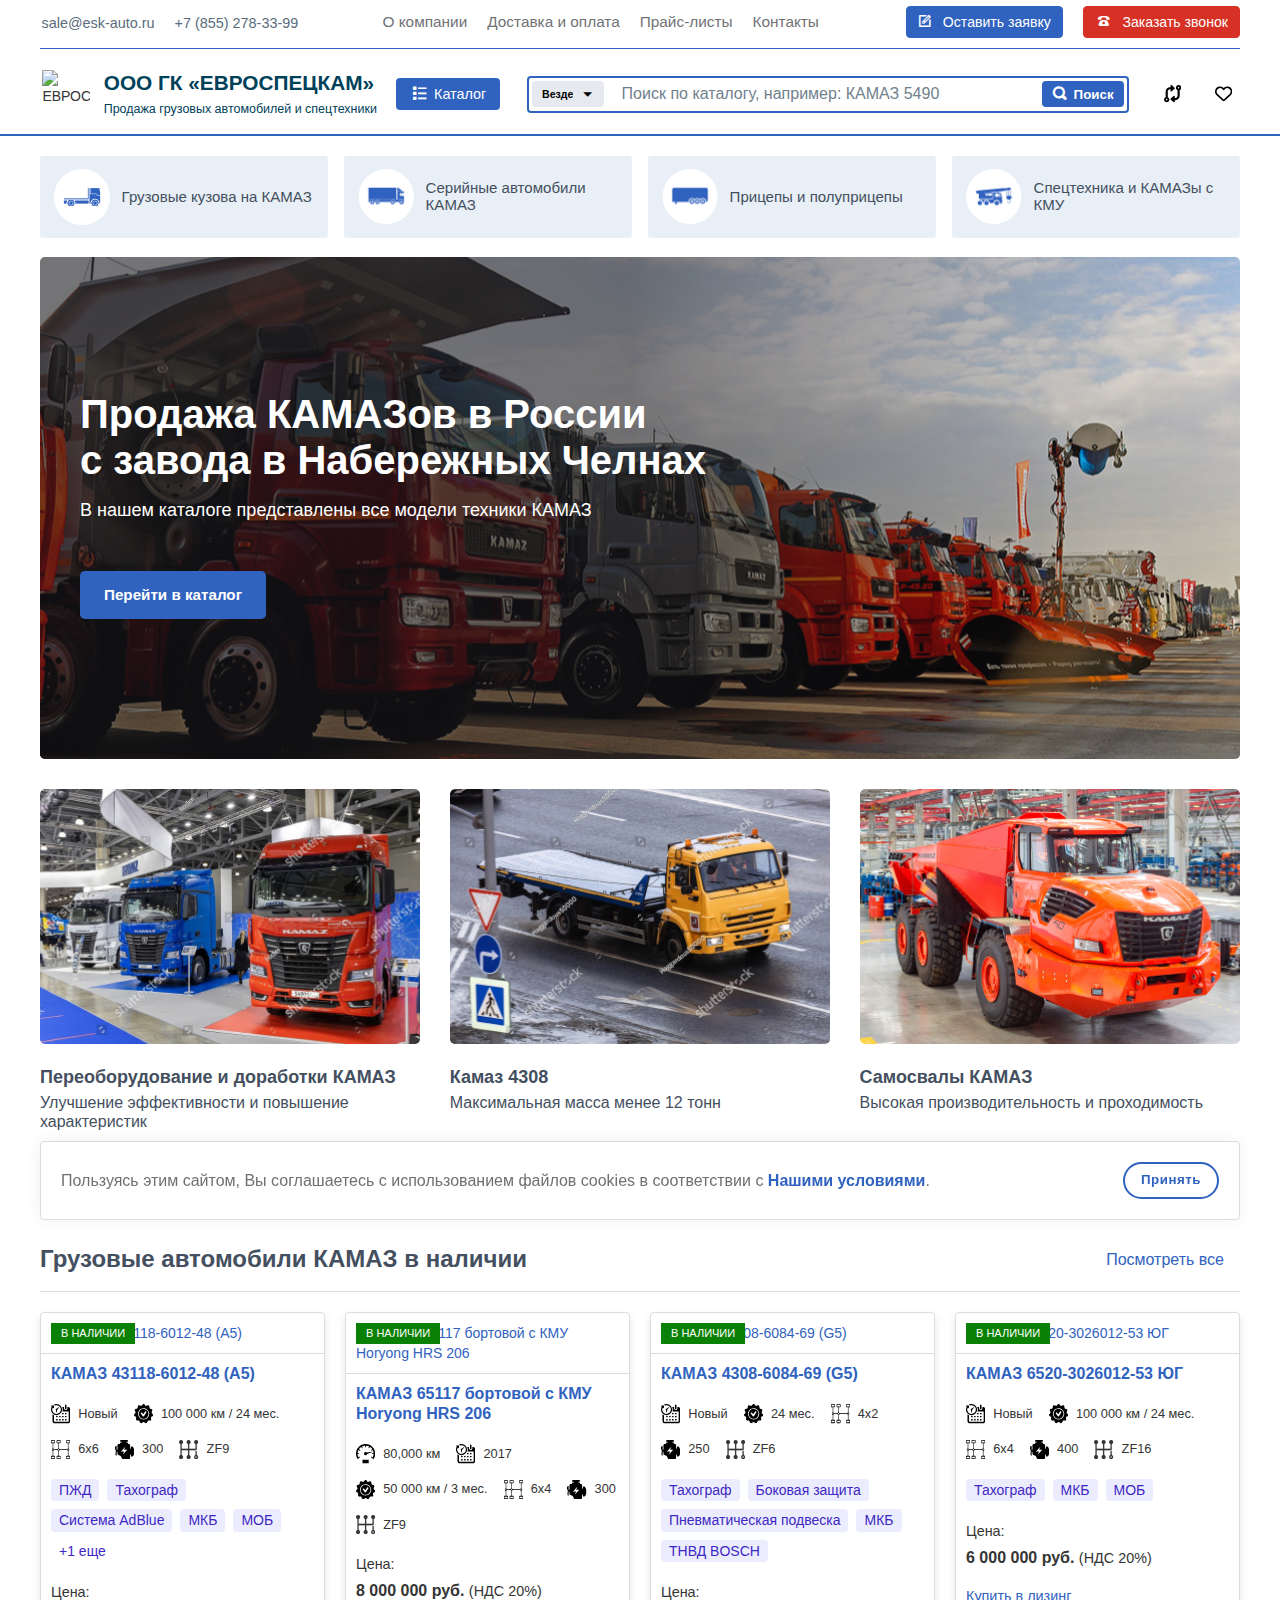
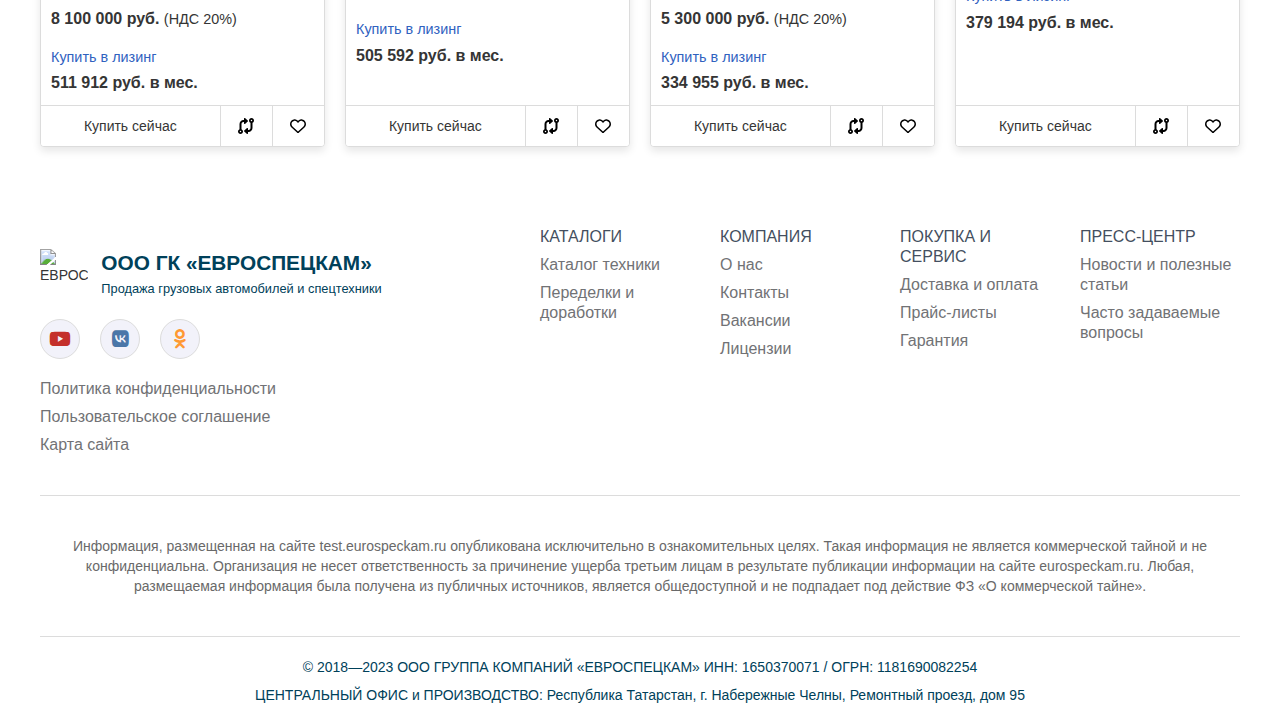
==== commit a8c6ee6d: "Add files via upload" ====
--- a/main-post.html
+++ b/main-post.html
@@ -3996,6 +3996,6 @@
 		<script src="/media/tpl_esk/js/search-form.js" data-level="2"></script>
 		<script src="/media/tpl_esk/js/catalog-shop.js" data-level="2"></script>
 		<script src="/media/tpl_esk/js/cookie.js" data-level="2"></script>
-		<script src="/media/tpl_esk/js/main.js" data-level="2"></script>
+		<script src="media/tpl_esk/js/main.js" data-level="2"></script>
 	</body>
 </html>--- a/css/main.css
+++ b/css/main.css
@@ -0,0 +1,417 @@
+@charset "UTF-8";
+@font-face {
+  font-family: 'icomoon-two';
+  src: url("../media/tpl_esk/fonts/rasshifrovka-kamaz/icomoon.eot?4c429z");
+  src: url("../media/tpl_esk/fonts/rasshifrovka-kamaz/icomoon.eot?4c429z#iefix") format("embedded-opentype"), url("../media/tpl_esk/fonts/rasshifrovka-kamaz/icomoon.ttf?4c429z") format("truetype"), url("../media/tpl_esk/fonts/rasshifrovka-kamaz/icomoon.woff?4c429z") format("woff"), url("../media/tpl_esk/fonts/rasshifrovka-kamaz/icomoon.svg?4c429z#icomoon") format("svg");
+  font-weight: normal;
+  font-style: normal;
+  font-display: block; }
+
+/*[class^="icon-"], [class*=" icon-"] {
+  font-family: 'icomoon-two' !important;
+  speak: never;
+  font-style: normal;
+  font-weight: normal;
+  font-variant: normal;
+  text-transform: none;
+  line-height: 1;
+  -webkit-font-smoothing: antialiased;
+  -moz-osx-font-smoothing: grayscale;
+}*/
+/*.icon-noun-check:before {
+  content: "\e900";
+}
+.icon-i:before {
+  content: "\e901";
+}
+.icon-noun-mail:before {
+  content: "\e902";
+}
+.icon-Tw:before {
+  content: "\e903";
+}
+.icon-Wk:before {
+  content: "\e904";
+}
+.icon-Tg:before {
+  content: "\e905";
+}
+.icon-Yt:before {
+  content: "\e906";
+}
+.icon-noun-arrow:before {
+  content: "\e909";
+}
+.icon-star-empty:before {
+  content: "\e9d7";
+}
+.icon-star-full:before {
+  content: "\e9d9";
+}*/
+.ibg {
+  background-position: center;
+  background-size: cover;
+  background-repeat: no-repeat;
+  position: relative;
+  background-color: rgba(217, 217, 217, 0.8); }
+
+.ibg > img {
+  width: 0;
+  height: 0;
+  position: absolute;
+  top: 0;
+  left: 0;
+  opacity: 0;
+  visibility: hidden; }
+
+.container {
+  max-width: 77.5rem;
+  display: block; }
+
+.page-content-inner .container {
+  max-width: 77.5rem;
+  display: block; }
+
+@media (max-width: 620px) {
+  .page-content-inner .container {
+    padding-right: 0.6rem;
+    padding-left: 0.6rem;
+    padding-top: 1.5rem; } }
+
+.content-home-inner {
+  padding-top: 0 !important;
+  padding-bottom: 0 !important;
+  display: block !important; }
+
+.page-header-inner .header-top-inner .top-button-inner.top-zvonok-inner:before {
+  content: "";
+  font-family: icomoon;
+  position: relative;
+  top: -0.0625rem; }
+
+.page-header-inner .header-top-inner .top-button-inner.top-zakaz-inner:before {
+  content: "";
+  font-family: icomoon;
+  position: relative;
+  top: -0.0625rem; }
+
+@media (min-width: 992px) {
+  .page-header-inner .container {
+    padding-top: 0.4rem;
+    padding-bottom: 0.85rem;
+    gap: 0; }
+  .page-header-inner .header-top-inner {
+    margin-bottom: 1.16rem; }
+  .page-header-inner .top-zvonok-inner {
+    width: 9.8rem;
+    padding-right: 0 !important;
+    padding-left: 0 !important;
+    gap: 0 !important; }
+  .page-header-inner .header-top-inner .top-button-inner.top-zvonok-inner {
+    background: #d63124;
+    border: 1px solid #d63124;
+    padding-left: 0.2rem !important; }
+  .page-header-inner .header-top-inner .top-button-inner.top-zvonok-inner:hover {
+    color: #d63124; }
+  .page-header-inner .top-zvonok-inner span {
+    padding-left: 0.75rem;
+    font-size: 0.88rem !important; }
+  .page-header-inner .top-zvonok-inner:before {
+    font-size: 0.72rem !important; }
+  .page-header-inner .header-top-inner .top-button-inner.top-zakaz-inner {
+    padding-left: 0.83rem !important;
+    width: 9.8rem;
+    gap: 0 !important;
+    padding-right: 0 !important;
+    padding-left: 0 !important; }
+  .page-header-inner .top-zakaz-inner span {
+    padding-left: 0.75rem;
+    font-size: 0.88rem !important; }
+  .page-header-inner .top-zakaz-inner:before {
+    font-size: 0.72rem !important; }
+  .page-header-inner .link-text-inner {
+    font-size: 0.98rem; }
+  .page-header-inner .top-contact-inner {
+    padding-top: 0.1rem;
+    padding-left: 0.1rem; }
+  .page-header-inner .top-menu-inner {
+    padding-right: 0.2rem; }
+  .page-header-inner .top-menu-inner a span {
+    font-size: 0.96rem !important; }
+  .page-header-inner .header-main-inner {
+    gap: 0 !important; }
+  .page-header-inner .main-catalog-inner {
+    margin-left: 1.2rem;
+    margin-right: 1.2rem;
+    width: 6.5rem;
+    padding-right: 0.8rem !important; }
+  .page-header-inner .main-logo-inner {
+    padding-left: 0.15rem; }
+  .page-header-inner .header-main-inner .main-logo-inner .body-slogan-inner {
+    font-size: 0.78rem;
+    padding-top: 0.1rem; }
+  .page-header-inner .main-link-inner.feature {
+    margin-left: 1.1rem; }
+  .page-header-inner .main-link-inner.compare {
+    margin-left: 1.15rem; }
+  .page-header-inner .form-button-inner {
+    max-width: 4.5rem !important;
+    gap: 0 !important;
+    padding-top: 0.1rem; }
+  .page-header-inner .form-button-inner span {
+    font-size: 0.66rem;
+    margin-right: 0.48rem; } }
+
+@media (max-width: 575px) {
+  .page-header-inner .container {
+    padding-right: 0.7rem;
+    padding-left: 0.7rem; }
+  .page-header-inner .top-contact-inner {
+    padding-right: 0.2rem;
+    padding-left: 0.2rem; }
+  .page-header-inner .contact-link-inner span {
+    font-size: 1.07rem !important; } }
+
+@media (max-width: 440px) {
+  .page-header-inner .top-contact-inner {
+    -webkit-box-pack: justify !important;
+    -ms-flex-pack: justify !important;
+    justify-content: space-between !important; } }
+
+.home-header {
+  font-size: 0;
+  display: -webkit-box;
+  display: -ms-flexbox;
+  display: flex;
+  -webkit-box-pack: justify;
+  -ms-flex-pack: justify;
+  justify-content: space-between;
+  margin-bottom: 1.2rem; }
+  @media (max-width: 991px) {
+    .home-header {
+      overflow: auto; } }
+  @media (max-width: 620px) {
+    .home-header {
+      margin-bottom: 1.58rem; } }
+
+.home-header__item {
+  -webkit-box-flex: 0;
+  -ms-flex: 0 0 24%;
+  flex: 0 0 24%;
+  background: #E8EFF6;
+  border-radius: 0.2rem;
+  padding: 0.8rem 0.85rem;
+  display: -webkit-box;
+  display: -ms-flexbox;
+  display: flex;
+  -webkit-box-align: center;
+  -ms-flex-align: center;
+  align-items: center; }
+  @media (max-width: 991px) {
+    .home-header__item {
+      margin-right: 1rem; } }
+  @media (max-width: 620px) {
+    .home-header__item {
+      padding: 0.7rem 0.55rem;
+      margin-right: 0.75rem; } }
+
+.home-header__img {
+  -webkit-box-flex: 0;
+  -ms-flex: 0 0 3.5rem;
+  flex: 0 0 3.5rem;
+  max-width: 3.5rem; }
+  @media (max-width: 620px) {
+    .home-header__img {
+      max-width: 2.65rem; } }
+
+.home-header__text {
+  color: #444F60;
+  font-size: 0.94rem;
+  font-family: Arial;
+  font-weight: 400;
+  padding-left: 0.75rem;
+  line-height: 110%;
+  -webkit-box-flex: 1;
+  -ms-flex: 1 1 auto;
+  flex: 1 1 auto; }
+  @media (max-width: 991px) {
+    .home-header__text {
+      white-space: nowrap; } }
+
+.home-index {
+  font-size: 0;
+  display: -webkit-box;
+  display: -ms-flexbox;
+  display: flex;
+  -webkit-box-pack: justify;
+  -ms-flex-pack: justify;
+  justify-content: space-between;
+  -ms-flex-wrap: wrap;
+  flex-wrap: wrap; }
+
+.home-index__blok {
+  margin-bottom: 2.5%; }
+  .home-index__blok.home-index__blok_big {
+    -webkit-box-flex: 0;
+    -ms-flex: 0 0 100%;
+    flex: 0 0 100%;
+    border-radius: 0.3rem;
+    overflow: hidden;
+    padding: 8.4rem 2.5rem; }
+    @media (max-width: 991px) {
+      .home-index__blok.home-index__blok_big {
+        padding: 5.4rem 2rem; } }
+    @media (max-width: 620px) {
+      .home-index__blok.home-index__blok_big {
+        padding: 2.2rem 0.95rem; } }
+  .home-index__blok.home-index__blok_big:before {
+    display: block; }
+  .home-index__blok.home-index__blok_min {
+    border-radius: 0.3rem;
+    overflow: hidden; }
+    @media (max-width: 767px) {
+      .home-index__blok.home-index__blok_min {
+        -webkit-box-flex: 0 !important;
+        -ms-flex: 0 0 49% !important;
+        flex: 0 0 49% !important; } }
+    @media (max-width: 620px) {
+      .home-index__blok.home-index__blok_min {
+        padding: 2.2rem 0.95rem;
+        display: -webkit-box;
+        display: -ms-flexbox;
+        display: flex;
+        -webkit-box-pack: center;
+        -ms-flex-pack: center;
+        justify-content: center;
+        -webkit-box-orient: vertical;
+        -webkit-box-direction: normal;
+        -ms-flex-direction: column;
+        flex-direction: column; } }
+  .home-index__blok.home-index__blok_min .home-index__text {
+    color: #444F60;
+    font-size: 1rem;
+    font-family: Arial;
+    font-weight: 400;
+    line-height: 120%;
+    margin-top: 0rem; }
+  .home-index__blok:before {
+    content: "";
+    background: -webkit-gradient(linear, left top, right top, color-stop(49%, rgba(24, 23, 28, 0.6)), to(rgba(24, 23, 28, 0)));
+    background: -webkit-linear-gradient(left, rgba(24, 23, 28, 0.6) 49%, rgba(24, 23, 28, 0) 100%);
+    background: -o-linear-gradient(left, rgba(24, 23, 28, 0.6) 49%, rgba(24, 23, 28, 0) 100%);
+    background: linear-gradient(90deg, rgba(24, 23, 28, 0.6) 49%, rgba(24, 23, 28, 0) 100%);
+    display: block;
+    position: absolute;
+    left: 0;
+    top: 0;
+    width: 100%;
+    height: 100%;
+    display: none; }
+  @media (min-width: 620.1px) {
+    .home-index__blok.home-index__blok_min {
+      -webkit-box-flex: 0;
+      -ms-flex: 0 0 31.7%;
+      flex: 0 0 31.7%;
+      background: rgba(217, 217, 217, 0) !important; } }
+  @media (max-width: 620px) {
+    .home-index__blok:before {
+      display: block; }
+    .home-index__blok.home-index__blok_min .home-index__text {
+      color: white;
+      font-size: 0.99rem;
+      font-family: Arial;
+      font-weight: 400;
+      line-height: 125%;
+      max-width: none;
+      margin-bottom: 0; }
+    .home-index__blok.home-index__blok_min {
+      margin-bottom: 1.4rem;
+      min-height: 16rem; } }
+  @media (max-width: 620px) {
+    .home-index__blok {
+      -webkit-box-flex: 0 !important;
+      -ms-flex: 0 0 100% !important;
+      flex: 0 0 100% !important;
+      min-height: 16.02rem;
+      margin-bottom: 1.65rem; }
+      .home-index__blok.home-index__blok_min {
+        -webkit-box-flex: 0 !important;
+        -ms-flex: 0 0 100% !important;
+        flex: 0 0 100% !important; } }
+
+.home-index__title {
+  color: white;
+  font-size: 2.5rem;
+  font-family: Arial;
+  font-weight: 700;
+  line-height: 115%;
+  position: relative;
+  z-index: 2;
+  margin: 0;
+  max-width: 60%; }
+  @media (max-width: 620px) {
+    .home-index__title {
+      font-size: 1.255rem;
+      max-width: none; } }
+
+.home-index__text {
+  color: white;
+  font-size: 1.125rem;
+  font-family: Arial;
+  font-weight: 400;
+  line-height: 110%;
+  position: relative;
+  z-index: 2; }
+  @media (max-width: 620px) {
+    .home-index__text {
+      font-size: 1.01rem;
+      max-width: 90%;
+      margin-top: 0.4rem;
+      line-height: 125%; } }
+
+.home-index__button {
+  color: white;
+  font-size: 0.95rem;
+  font-family: Arial;
+  font-weight: 700;
+  line-height: 105%;
+  border-radius: 0.3rem;
+  background: #3062bf;
+  padding: 1rem 1.5rem;
+  display: inline-block;
+  position: relative;
+  z-index: 2;
+  margin-top: 2rem;
+  margin-bottom: 0.35rem; }
+  @media (max-width: 620px) {
+    .home-index__button {
+      margin-top: 0.65rem;
+      font-size: 0.8rem;
+      padding: 0.75rem 1.25rem;
+      margin-bottom: 0; } }
+
+.home-index__img {
+  padding-top: 67%;
+  display: block;
+  margin-bottom: 1.5rem;
+  border-radius: 0.3rem; }
+  @media (max-width: 620px) {
+    .home-index__img {
+      display: none; } }
+
+.home-index__link {
+  color: #444F60;
+  font-size: 1.125rem;
+  font-family: Arial;
+  font-weight: 700;
+  line-height: 110%;
+  position: relative;
+  z-index: 2; }
+  @media (max-width: 620px) {
+    .home-index__link {
+      color: white;
+      font-size: 1.13rem;
+      font-family: Arial;
+      font-weight: 700;
+      line-height: 130%;
+      margin-bottom: 0.45rem; } }
